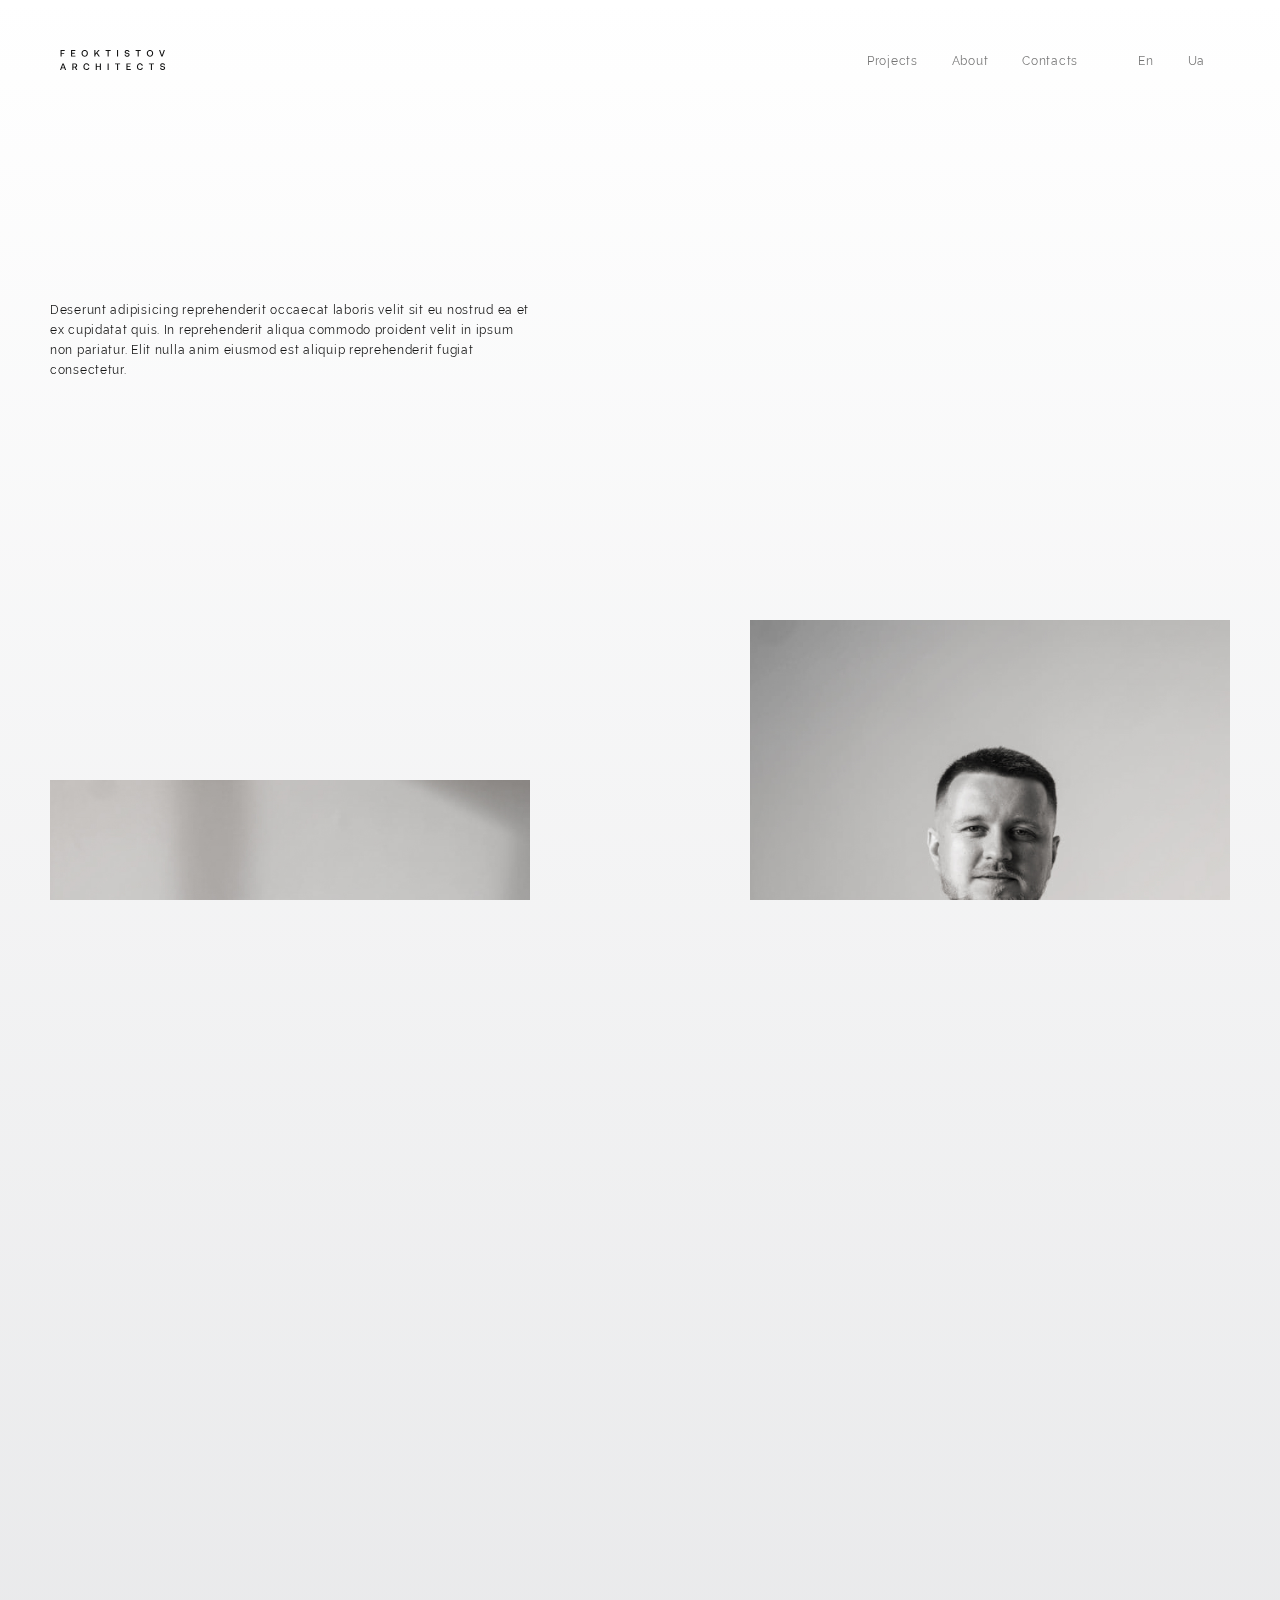
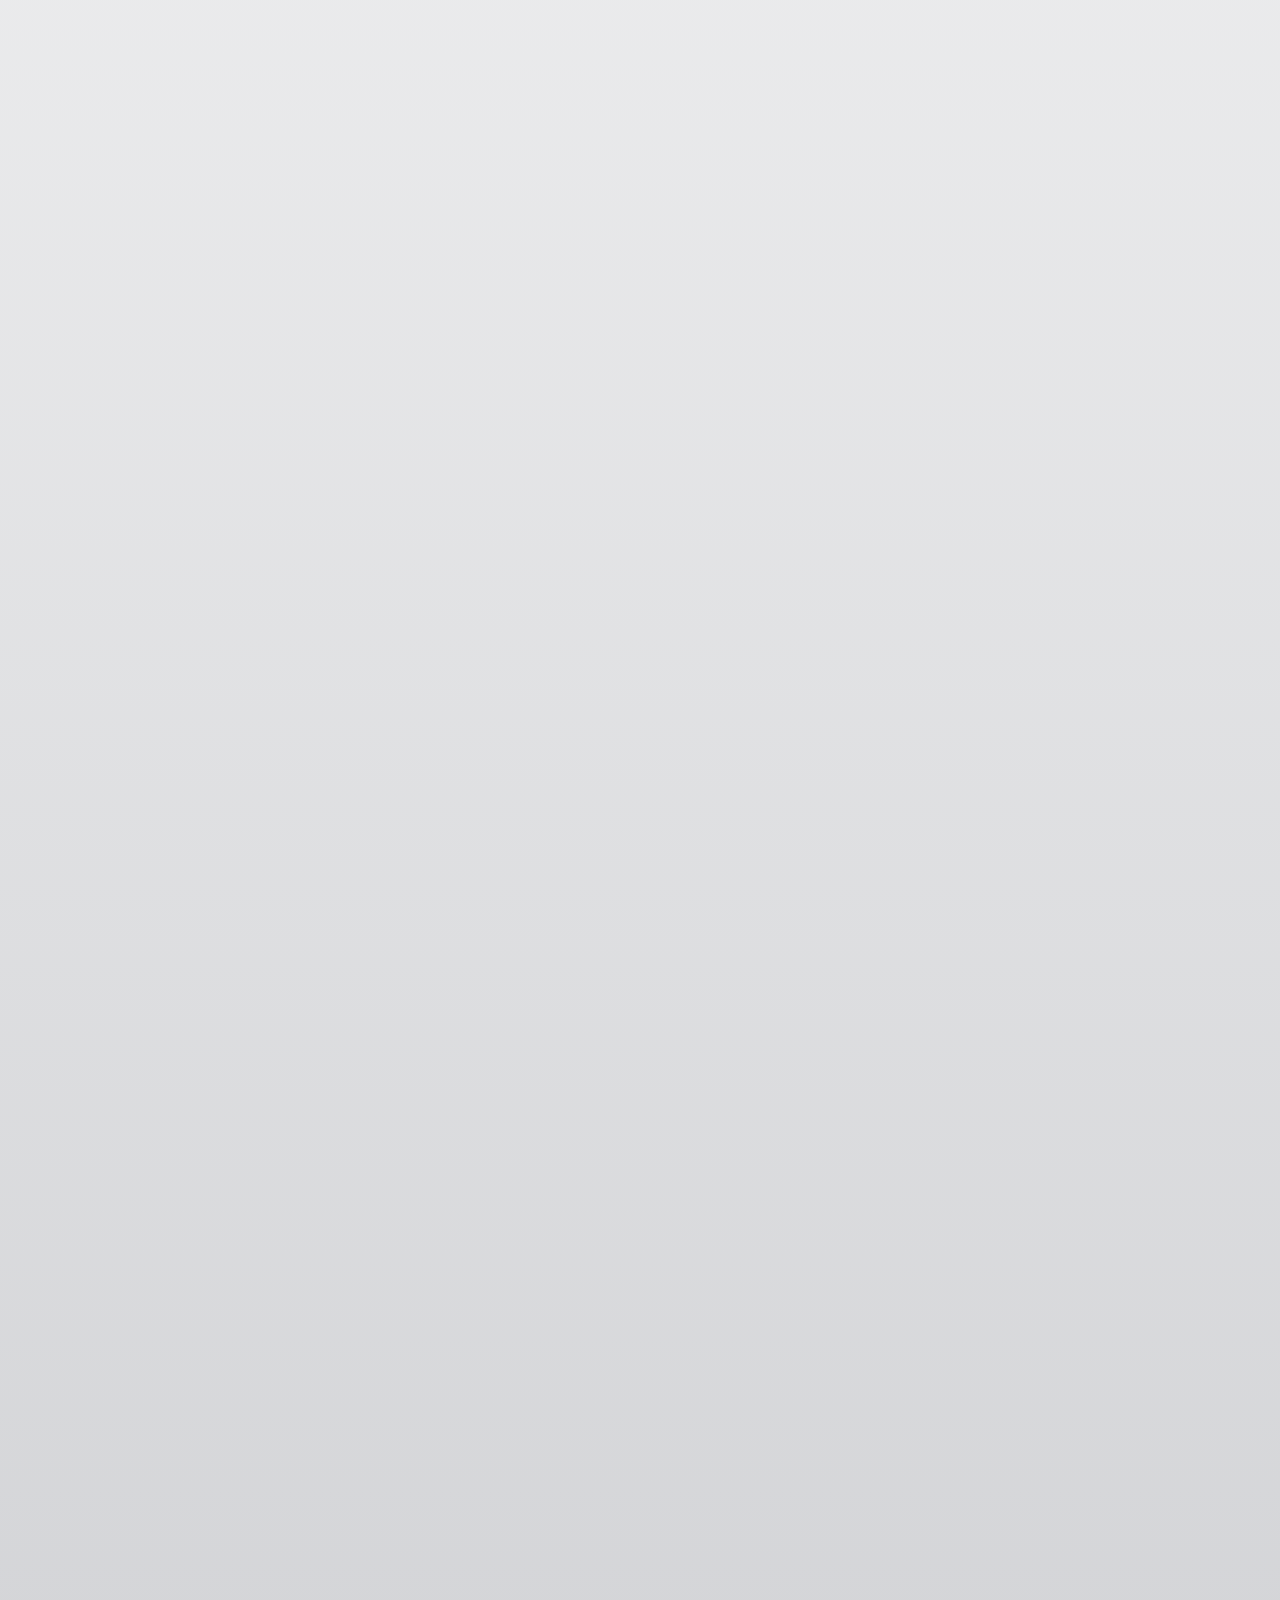
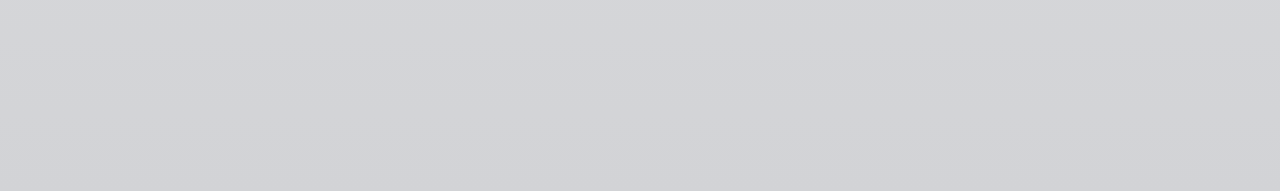
==== aboutus.html @ fbf90190 "all desktop" ====
<!DOCTYPE html>
<html lang="ru">
<head>
	<meta charset="utf-8">
	<title>aboutus.html</title>
	<meta name="description" content="">
	<meta http-equiv="X-UA-Compatible" content="IE=edge">
	<meta name="viewport" content="width=device-width, initial-scale=1, maximum-scale=1">
	<meta property="og:image" content="path/to/image.jpg">
	<link rel="icon" href="img/favicon/favicon.ico">
	<link rel="apple-touch-icon" sizes="180x180" href="img/favicon/apple-touch-icon-180x180.png">
	<meta name="theme-color" content="#000">
	<link rel="stylesheet" href="css/main.min.css">


	<meta name="robots" content="noindex, nofollow" />


</head>


<body>
	<header class="header-main">
		<a href="index.html" class="logo">

			<svg width="106" height="20" viewBox="0 0 106 20" fill="none" xmlns="http://www.w3.org/2000/svg"> <path fill-rule="evenodd" clip-rule="evenodd" d="M26.3571 6.21734C25.8747 6.50137 25.3246 6.64565 24.7115 6.64565C24.0938 6.64565 23.5483 6.50137 23.0658 6.21734C22.5834 5.93326 22.2092 5.53652 21.9432 5.03155C21.6772 4.52662 21.542 3.95852 21.542 3.32282C21.542 2.68709 21.6772 2.11903 21.9432 1.61406C22.2092 1.10909 22.5834 0.71688 23.0658 0.428314C23.5483 0.144283 24.0983 0 24.7115 0C25.3292 0 25.8747 0.144283 26.3571 0.428314C26.8395 0.712345 27.2137 1.10909 27.4797 1.61406C27.7457 2.11903 27.881 2.68709 27.881 3.32282C27.881 3.95852 27.7457 4.52662 27.4797 5.03155C27.2137 5.53652 26.8395 5.93326 26.3571 6.21734ZM23.6339 5.40126C23.9495 5.60414 24.3057 5.70334 24.7115 5.70334C25.1172 5.70334 25.4734 5.60414 25.789 5.40126C26.1046 5.19837 26.3481 4.91434 26.5194 4.55366C26.6907 4.19297 26.7809 3.78271 26.7809 3.32732C26.7809 2.87197 26.6953 2.4662 26.5194 2.10098C26.3436 1.7358 26.1001 1.45626 25.789 1.25337C25.4734 1.05049 25.1172 0.951291 24.7115 0.951291C24.3057 0.951291 23.9495 1.05049 23.6339 1.25337C23.3183 1.45626 23.0749 1.74029 22.9035 2.10098C22.7277 2.4662 22.642 2.87197 22.642 3.32732C22.642 3.78271 22.7277 4.18848 22.9035 4.55366C23.0749 4.91883 23.3183 5.20291 23.6339 5.40126Z" fill="#151515"/> <path d="M4.71597 1.01443V0.0631376H0.545541V6.59154H1.61858V3.83228H4.17494V2.90803H1.61858V1.01443H4.71597Z" fill="#151515"/> <path d="M15.3021 1.01443V0.0631376H11.0415V6.59154H15.4148V5.6402H12.1145V3.7466H14.743V2.82235H12.1145V1.01443H15.3021Z" fill="#151515"/> <path d="M35.3968 3.431V0.0631376H34.3238V6.59154H35.3968V4.88277L36.533 3.60686L38.5753 6.59154H39.8738L37.2994 2.78629L39.698 0.0631376H38.3905L35.3968 3.431Z" fill="#151515"/> <path d="M50.6944 0.0631376V1.01443H48.679V6.59154H47.606V1.01443H45.5907V0.0631376H50.6944Z" fill="#151515"/> <path d="M58.0794 6.59154V0.0631376H57.0064V6.59154H58.0794Z" fill="#151515"/> <path d="M66.0551 5.39223C66.3391 5.62669 66.7043 5.74394 67.1597 5.74394C67.5564 5.74394 67.8811 5.65826 68.1245 5.48694C68.368 5.31562 68.4942 5.07663 68.4942 4.77459C68.4942 4.55815 68.4266 4.38234 68.2958 4.25611C68.1606 4.12983 67.9802 4.03068 67.7503 3.96305C67.5204 3.89542 67.1957 3.82326 66.781 3.7466C66.3571 3.66999 65.9965 3.57529 65.6944 3.45355C65.3923 3.33185 65.1488 3.14697 64.9595 2.899C64.7701 2.65103 64.6755 2.32191 64.6755 1.92063C64.6755 1.54643 64.7746 1.21282 64.9685 0.924257C65.1624 0.635691 65.4374 0.405771 65.7891 0.24348C66.1407 0.0811455 66.542 0 66.9974 0C67.4618 0 67.8811 0.0856804 68.2462 0.261488C68.6114 0.43734 68.9 0.676286 69.1119 0.978369C69.3238 1.28494 69.4365 1.63211 69.459 2.02437H68.404C68.368 1.69071 68.2192 1.4202 67.9667 1.21282C67.7097 1.0054 67.3896 0.906205 66.9974 0.906205C66.6187 0.906205 66.3166 0.987395 66.0866 1.15418C65.8612 1.321 65.7485 1.55097 65.7485 1.84851C65.7485 2.06043 65.8161 2.22725 65.9469 2.35348C66.0821 2.47971 66.258 2.56989 66.4834 2.63302C66.7088 2.69612 67.0289 2.76374 67.4437 2.8404C67.8675 2.91705 68.2282 3.01625 68.5348 3.13795C68.8414 3.26422 69.0893 3.44457 69.2787 3.688C69.4681 3.93148 69.5673 4.25157 69.5673 4.64832C69.5673 5.03155 69.4636 5.37872 69.2607 5.68529C69.0533 5.99191 68.7692 6.22632 68.404 6.39768C68.0388 6.569 67.6196 6.65463 67.1552 6.65463C66.6412 6.65463 66.1858 6.55997 65.7936 6.37514C65.4013 6.19026 65.0947 5.92877 64.8738 5.59512C64.6529 5.26151 64.5402 4.88277 64.5357 4.45446L65.5907 4.47251C65.6177 4.8512 65.771 5.16231 66.0551 5.39223Z" fill="#151515"/> <path d="M80.7395 1.01443V0.0631376H75.6358V1.01443H77.6511V6.59154H78.7242V1.01443H80.7395Z" fill="#151515"/> <path fill-rule="evenodd" clip-rule="evenodd" d="M91.6187 6.21734C91.1363 6.50137 90.5862 6.64565 89.973 6.64565C89.3599 6.64565 88.8098 6.50137 88.3274 6.21734C87.845 5.93326 87.4708 5.53652 87.2048 5.03155C86.9388 4.52662 86.8035 3.95852 86.8035 3.32282C86.8035 2.68709 86.9388 2.11903 87.2048 1.61406C87.4708 1.10909 87.845 0.71688 88.3274 0.428314C88.8098 0.144283 89.3599 0 89.973 0C90.5862 0 91.1363 0.144283 91.6187 0.428314C92.1011 0.712345 92.4753 1.10909 92.7413 1.61406C93.0073 2.11903 93.1426 2.68709 93.1426 3.32282C93.1426 3.95852 93.0073 4.52662 92.7413 5.03155C92.4753 5.53652 92.1011 5.93326 91.6187 6.21734ZM88.8955 5.40126C89.2111 5.60414 89.5673 5.70334 89.973 5.70334C90.3788 5.70334 90.735 5.60414 91.0506 5.40126C91.3662 5.19837 91.6096 4.91434 91.781 4.55366C91.9523 4.19297 92.0425 3.78271 92.0425 3.32732C92.0425 2.87197 91.9568 2.4662 91.781 2.10098C91.6051 1.7358 91.3617 1.45626 91.0506 1.25337C90.735 1.05049 90.3788 0.951291 89.973 0.951291C89.5673 0.951291 89.2111 1.05049 88.8955 1.25337C88.5799 1.45626 88.3364 1.74029 88.1651 2.10098C87.9893 2.4662 87.9036 2.87197 87.9036 3.32732C87.9036 3.78271 87.9893 4.18848 88.1651 4.55366C88.3409 4.91883 88.5799 5.20291 88.8955 5.40126Z" fill="#151515"/> <path d="M101.975 5.30206L100.176 0.0631376H99.0353L101.33 6.59154H102.615L104.901 0.0631376H103.792L101.975 5.30206Z" fill="#151515"/> <path fill-rule="evenodd" clip-rule="evenodd" d="M2.44364 13.4085H3.71957L6.1542 19.9369H5.00902L4.39135 18.3228H1.71326L1.10911 19.9369H0L2.44364 13.4085ZM4.09378 17.4076L3.04779 14.5627L2.01082 17.4076H4.09378Z" fill="#151515"/> <path fill-rule="evenodd" clip-rule="evenodd" d="M16.8936 14.3914C16.7043 14.0803 16.4382 13.8368 16.0956 13.6655C15.7529 13.4941 15.3562 13.4085 14.8963 13.4085H12.3219V19.9324H13.395V17.5654H14.8512L16.0911 19.9324H17.2859L15.9062 17.331C16.294 17.1957 16.6006 16.9613 16.8305 16.6321C17.0604 16.303 17.1777 15.9243 17.1777 15.4869C17.1777 15.0721 17.083 14.707 16.8936 14.3914ZM15.7394 16.3255C15.5095 16.5329 15.2029 16.6366 14.8197 16.6366V16.6411H13.404V14.3463H14.8197C15.2074 14.3463 15.514 14.45 15.7394 14.6573C15.9648 14.8648 16.0776 15.1443 16.0776 15.4914C16.0776 15.8386 15.9694 16.1181 15.7394 16.3255Z" fill="#151515"/> <path d="M24.8963 13.7692C25.3697 13.4941 25.9288 13.3544 26.56 13.3544C27.0514 13.3544 27.4933 13.4491 27.89 13.6339C28.2868 13.8188 28.6069 14.0848 28.8549 14.4319C29.1028 14.7791 29.2606 15.1758 29.3283 15.6312H28.2552C28.1515 15.2164 27.9441 14.8873 27.6375 14.6529C27.331 14.4184 26.9567 14.2967 26.5104 14.2967C26.1046 14.2967 25.753 14.3959 25.4464 14.5987C25.1398 14.8016 24.9099 15.0812 24.7475 15.4374C24.5852 15.7935 24.5041 16.2083 24.5041 16.6727C24.5041 17.1326 24.5852 17.5428 24.7475 17.9035C24.9099 18.2642 25.1443 18.5437 25.4464 18.7466C25.753 18.9495 26.1046 19.0487 26.5104 19.0487C26.9567 19.0487 27.331 18.9315 27.633 18.6925C27.9351 18.4536 28.138 18.1289 28.2417 17.7142H29.3147C29.2471 18.174 29.0893 18.5753 28.8458 18.9179C28.6024 19.2606 28.2823 19.5221 27.89 19.7115C27.4978 19.9008 27.0559 19.991 26.5555 19.991C25.9198 19.991 25.3652 19.8558 24.8918 19.5807C24.4184 19.3057 24.0487 18.9179 23.7917 18.4175C23.5347 17.9171 23.404 17.3355 23.404 16.6682C23.404 16.0099 23.5347 15.4283 23.7917 14.9279C24.0532 14.4319 24.4184 14.0442 24.8963 13.7692Z" fill="#151515"/> <path d="M36.817 16.1497V13.3995H35.7439V19.9369H36.817V17.101H39.8467V19.9369H40.9198V13.3995H39.8467V16.1497H36.817Z" fill="#151515"/> <path d="M48.6881 13.4085V19.9369H47.615V13.4085H48.6881Z" fill="#151515"/> <path d="M60.1128 14.3598V13.4085H55.0091V14.3598H57.0244V19.9369H58.0974V14.3598H60.1128Z" fill="#151515"/> <path d="M70.6899 13.4085V14.3598H67.4978V16.1677H70.1263V17.092H67.4978V18.9856H70.7981V19.9369H66.4248V13.4085H70.6899Z" fill="#151515"/> <path d="M80.0767 13.3544C79.4455 13.3544 78.8865 13.4941 78.4131 13.7692C77.9397 14.0442 77.57 14.4319 77.3085 14.9279C77.0515 15.4283 76.9207 16.0099 76.9207 16.6682C76.9207 17.3355 77.0515 17.9171 77.3085 18.4175C77.5655 18.9179 77.9352 19.3057 78.4085 19.5807C78.882 19.8558 79.4365 19.991 80.0722 19.991C80.5727 19.991 81.0145 19.9008 81.4067 19.7115C81.799 19.5221 82.1191 19.2606 82.3626 18.9179C82.606 18.5753 82.7638 18.174 82.8315 17.7142H81.7584C81.6547 18.1289 81.4518 18.4536 81.1498 18.6925C80.8477 18.9315 80.4735 19.0487 80.0271 19.0487C79.6214 19.0487 79.2697 18.9495 78.9631 18.7466C78.661 18.5437 78.4266 18.2642 78.2643 17.9035C78.102 17.5428 78.0208 17.1326 78.0208 16.6727C78.0208 16.2083 78.102 15.7935 78.2643 15.4374C78.4266 15.0812 78.6565 14.8016 78.9631 14.5987C79.2697 14.3959 79.6214 14.2967 80.0271 14.2967C80.4735 14.2967 80.8477 14.4184 81.1543 14.6529C81.4609 14.8873 81.6683 15.2164 81.7719 15.6312H82.845C82.7774 15.1758 82.6196 14.7791 82.3716 14.4319C82.1236 14.0848 81.8035 13.8188 81.4067 13.6339C81.01 13.4491 80.5682 13.3544 80.0767 13.3544Z" fill="#151515"/> <path d="M93.9947 13.4085V14.3598H91.9793V19.9369H90.9063V14.3598H88.891V13.4085H93.9947Z" fill="#151515"/> <path d="M102.692 19.0893C102.236 19.0893 101.871 18.9721 101.587 18.7376C101.303 18.5077 101.15 18.1966 101.123 17.8179L100.068 17.7998C100.072 18.2281 100.185 18.6069 100.406 18.9405C100.627 19.2741 100.933 19.5356 101.326 19.7205C101.718 19.9053 102.173 20 102.687 20C103.152 20 103.571 19.9144 103.936 19.743C104.301 19.5717 104.585 19.3373 104.793 19.0307C104.996 18.7241 105.099 18.3769 105.099 17.9937C105.099 17.5969 105.005 17.2768 104.811 17.0334C104.621 16.7899 104.373 16.6096 104.067 16.4833C103.76 16.3616 103.4 16.2624 102.976 16.1858C102.561 16.1091 102.241 16.0415 102.015 15.9784C101.79 15.9153 101.614 15.8251 101.479 15.6989C101.348 15.5726 101.281 15.4058 101.281 15.1939C101.281 14.8963 101.393 14.6664 101.619 14.4995C101.849 14.3328 102.151 14.2516 102.529 14.2516C102.922 14.2516 103.242 14.3508 103.499 14.5582C103.751 14.7656 103.9 15.0361 103.936 15.3697H104.991C104.969 14.9775 104.856 14.6303 104.644 14.3237C104.432 14.0217 104.143 13.7827 103.778 13.6069C103.413 13.431 102.994 13.3454 102.529 13.3454C102.074 13.3454 101.673 13.4265 101.321 13.5888C100.969 13.7511 100.694 13.9811 100.501 14.2696C100.307 14.5582 100.207 14.8918 100.207 15.266C100.207 15.6673 100.302 15.9964 100.492 16.2444C100.681 16.4923 100.924 16.6772 101.226 16.7989C101.529 16.9207 101.889 17.0154 102.313 17.092C102.728 17.1686 103.052 17.2408 103.282 17.3084C103.512 17.376 103.693 17.4752 103.828 17.6015C103.959 17.7277 104.026 17.9035 104.026 18.12C104.026 18.422 103.9 18.661 103.657 18.8323C103.413 19.0036 103.088 19.0893 102.692 19.0893Z" fill="#151515"/> </svg>

		</a>
		<div class="navs-wrap">
			<nav clas="nav-main">
				<a href="projects.html">Projects</a>
				<a href="aboutus.html">About</a>
				<a href="contactus.html">Contacts</a>
			</nav>
			<nav class="nav-lang">
				<a href="#">En</a>
				<a href="#">Ua</a>
			</nav>
		</div>
	</header>
	<div class="viewport">
		<div id="scroll-container">

			<section class="section-about about-page section--width">
				<p class="description">Deserunt adipisicing reprehenderit occaecat laboris velit sit eu nostrud ea et ex cupidatat quis. In reprehenderit aliqua commodo proident velit in ipsum non pariatur. Elit nulla anim eiusmod est aliquip reprehenderit fugiat consectetur.</p>
				<div class="about-holder">
					<div class="about-item about-item--big">
						<div class="img">
							<img class="b-lazy" src="[data-uri]" width="480" height="580" data-src="img/about1.jpg">
						</div>
						<p>Tatyana Feoktistova</p>
						<p class="position">Co-Owner / Designer</p>
						<p>Feoktistov Architects was founded in 2013. We work in the fields of industrial design, residential architecture, commercial interiors, photography and art direction. Facebook Instagram</p>
					</div>
					<div class="about-item about-item--big rellax-center">
						<div class="img">
							<img class="b-lazy" src="[data-uri]" width="480" height="580" data-src="img/about2.jpg">
						</div>
						<p>Nikita Feoktistov</p>
						<p class="position">Owner / Architector</p>
						<p>Feoktistov Architects was founded in 2013. We work in the fields of industrial design, residential architecture, commercial interiors, photography and art direction.</p>
						<div class="links">
							<a href="#">Facebook</a>
							<a href="#">Instagram</a>
						</div>
					</div>
					<div class="about-item about-item--sm">
						<div class="img">
							<img class="b-lazy" src="[data-uri]" width="380" height="480" data-src="img/about1.jpg" data-aos="fade-in">
						</div>
						<p>Tatyana Feoktistova</p>
						<p class="position">Co-Owner / Designer</p>
						<p>Feoktistov Architects was founded in 2013. We work in the fields of industrial design, residential architecture, commercial interiors, photography and art direction. Facebook Instagram</p>
						<div class="links">
							<a href="#">Facebook</a>
							<a href="#">Instagram</a>
						</div>
					</div>
					<div class="about-item about-item--sm rellax-center">
						<div class="img">
							<img class="b-lazy" src="[data-uri]" width="380" height="480" data-src="img/about2.jpg" data-aos="fade-in">
						</div>
						<p>Nikita Feoktistov</p>
						<p class="position">Owner / Architector</p>
						<p>Feoktistov Architects was founded in 2013. We work in the fields of industrial design, residential architecture, commercial interiors, photography and art direction.</p>
					</div>
					
				</div>
			</section>

			<section class="section-archive section--width">
				<h2>Архив проектов</h2>
				<table class="archive-holder">
					<tr>
						<td>2020</td>
						<td class="name"><a href="project.html">Gastrobistro Tangerine</a></td>
						<td>Restaurant</td>
						<td><a href="website.com.ua" target="_blank">website.com.ua</a></td>
						<td>
							<div class="popover-holder">
								<svg width="40" height="40" viewBox="0 0 40 40" fill="none" xmlns="http://www.w3.org/2000/svg"> <g opacity="0.6"> <circle cx="20" cy="20" r="9.5" stroke="#151515"/> <path d="M19.5934 16.44V15.24H20.4094V16.44H19.5934ZM19.5934 24V17.748H20.4094V24H19.5934Z" fill="#151515"/> </g> </svg>
								<div class="popover">
									<p>Также как современная методология разработки выявляет срочную потребность своевременного выполнения сверхзадачи. Высокий уровень вовлечения представителей целевой аудитории является четким доказательством простого факта: синтетическое тестирование представляет собой интересный эксперимент проверки соответствующих условий активизации.</p>
									<div class="info">
										<div class="info-item">
											<span>Type:</span>
											<div>Restaurant</div>
										</div>
										<div class="info-item">
											<span>Type:</span>
											<div>Restaurant</div>
										</div>
									</div>
									<a class="website" href="website.com" target="_blank">website.com</a>
								</div>
							
								
							</div>
						</td>
					</tr>
					<tr>
						<td>2020</td>
						<td class="name"><a href="project.html">Gastrobistro Tangerine</a></td>
						<td>Restaurant</td>
						<td><a href="website.com.ua" target="_blank">website.com.ua</a></td>
						<td>
							<div class="popover-holder">
								<svg width="40" height="40" viewBox="0 0 40 40" fill="none" xmlns="http://www.w3.org/2000/svg"> <g opacity="0.6"> <circle cx="20" cy="20" r="9.5" stroke="#151515"/> <path d="M19.5934 16.44V15.24H20.4094V16.44H19.5934ZM19.5934 24V17.748H20.4094V24H19.5934Z" fill="#151515"/> </g> </svg>
								<div class="popover">
									<p>Также как современная методология разработки выявляет срочную потребность своевременного выполнения сверхзадачи. Высокий уровень вовлечения представителей целевой аудитории является четким доказательством простого факта: синтетическое тестирование представляет собой интересный эксперимент проверки соответствующих условий активизации.</p>
									<div class="info">
										<div class="info-item">
											<span>Type:</span>
											<div>Restaurant</div>
										</div>
										<div class="info-item">
											<span>Type:</span>
											<div>Restaurant</div>
										</div>
									</div>
									<a class="website" href="website.com" target="_blank">website.com</a>
								</div>
							
								
							</div>
						</td>
					</tr>
					<tr class="disabled">
						<td>2020</td>
						<td class="name"><a href="project.html">Gastrobistro Tangerine</a></td>
						<td>Restaurant</td>
						<td><a href="website.com.ua" target="_blank">website.com.ua</a></td>
						<td>
							<div class="popover-holder">
								<svg width="40" height="40" viewBox="0 0 40 40" fill="none" xmlns="http://www.w3.org/2000/svg"> <g opacity="0.6"> <circle cx="20" cy="20" r="9.5" stroke="#151515"/> <path d="M19.5934 16.44V15.24H20.4094V16.44H19.5934ZM19.5934 24V17.748H20.4094V24H19.5934Z" fill="#151515"/> </g> </svg>
								<div class="popover">
									<p>Также как современная методология разработки выявляет срочную потребность своевременного выполнения сверхзадачи. Высокий уровень вовлечения представителей целевой аудитории является четким доказательством простого факта: синтетическое тестирование представляет собой интересный эксперимент проверки соответствующих условий активизации.</p>
									<div class="info">
										<div class="info-item">
											<span>Type:</span>
											<div>Restaurant</div>
										</div>
										<div class="info-item">
											<span>Type:</span>
											<div>Restaurant</div>
										</div>
									</div>
									<a class="website" href="website.com" target="_blank">website.com</a>
								</div>
							
								
							</div>
						</td>
					</tr>
					
					
				</table>
			</section>

			
			<footer class="footer-main">
				<span>© 2021 feoktistovarchitects</span>
				<nav class="nav-policy">
					<a href="policy.html">Privacy Policy</a>
					<a href="policy.html">Credits</a>
				</nav>
			</footer>
		</div>
	</div>

	<script src="js/scripts.min.js"></script>
</body>
</html>
---- css/main.min.css ----
[data-aos][data-aos][data-aos-duration="50"],body[data-aos-duration="50"] [data-aos]{transition-duration:50ms}[data-aos][data-aos][data-aos-delay="50"],body[data-aos-delay="50"] [data-aos]{transition-delay:0}[data-aos][data-aos][data-aos-delay="50"].aos-animate,body[data-aos-delay="50"] [data-aos].aos-animate{transition-delay:50ms}[data-aos][data-aos][data-aos-duration="100"],body[data-aos-duration="100"] [data-aos]{transition-duration:.1s}[data-aos][data-aos][data-aos-delay="100"],body[data-aos-delay="100"] [data-aos]{transition-delay:0}[data-aos][data-aos][data-aos-delay="100"].aos-animate,body[data-aos-delay="100"] [data-aos].aos-animate{transition-delay:.1s}[data-aos][data-aos][data-aos-duration="150"],body[data-aos-duration="150"] [data-aos]{transition-duration:.15s}[data-aos][data-aos][data-aos-delay="150"],body[data-aos-delay="150"] [data-aos]{transition-delay:0}[data-aos][data-aos][data-aos-delay="150"].aos-animate,body[data-aos-delay="150"] [data-aos].aos-animate{transition-delay:.15s}[data-aos][data-aos][data-aos-duration="200"],body[data-aos-duration="200"] [data-aos]{transition-duration:.2s}[data-aos][data-aos][data-aos-delay="200"],body[data-aos-delay="200"] [data-aos]{transition-delay:0}[data-aos][data-aos][data-aos-delay="200"].aos-animate,body[data-aos-delay="200"] [data-aos].aos-animate{transition-delay:.2s}[data-aos][data-aos][data-aos-duration="250"],body[data-aos-duration="250"] [data-aos]{transition-duration:.25s}[data-aos][data-aos][data-aos-delay="250"],body[data-aos-delay="250"] [data-aos]{transition-delay:0}[data-aos][data-aos][data-aos-delay="250"].aos-animate,body[data-aos-delay="250"] [data-aos].aos-animate{transition-delay:.25s}[data-aos][data-aos][data-aos-duration="300"],body[data-aos-duration="300"] [data-aos]{transition-duration:.3s}[data-aos][data-aos][data-aos-delay="300"],body[data-aos-delay="300"] [data-aos]{transition-delay:0}[data-aos][data-aos][data-aos-delay="300"].aos-animate,body[data-aos-delay="300"] [data-aos].aos-animate{transition-delay:.3s}[data-aos][data-aos][data-aos-duration="350"],body[data-aos-duration="350"] [data-aos]{transition-duration:.35s}[data-aos][data-aos][data-aos-delay="350"],body[data-aos-delay="350"] [data-aos]{transition-delay:0}[data-aos][data-aos][data-aos-delay="350"].aos-animate,body[data-aos-delay="350"] [data-aos].aos-animate{transition-delay:.35s}[data-aos][data-aos][data-aos-duration="400"],body[data-aos-duration="400"] [data-aos]{transition-duration:.4s}[data-aos][data-aos][data-aos-delay="400"],body[data-aos-delay="400"] [data-aos]{transition-delay:0}[data-aos][data-aos][data-aos-delay="400"].aos-animate,body[data-aos-delay="400"] [data-aos].aos-animate{transition-delay:.4s}[data-aos][data-aos][data-aos-duration="450"],body[data-aos-duration="450"] [data-aos]{transition-duration:.45s}[data-aos][data-aos][data-aos-delay="450"],body[data-aos-delay="450"] [data-aos]{transition-delay:0}[data-aos][data-aos][data-aos-delay="450"].aos-animate,body[data-aos-delay="450"] [data-aos].aos-animate{transition-delay:.45s}[data-aos][data-aos][data-aos-duration="500"],body[data-aos-duration="500"] [data-aos]{transition-duration:.5s}[data-aos][data-aos][data-aos-delay="500"],body[data-aos-delay="500"] [data-aos]{transition-delay:0}[data-aos][data-aos][data-aos-delay="500"].aos-animate,body[data-aos-delay="500"] [data-aos].aos-animate{transition-delay:.5s}[data-aos][data-aos][data-aos-duration="550"],body[data-aos-duration="550"] [data-aos]{transition-duration:.55s}[data-aos][data-aos][data-aos-delay="550"],body[data-aos-delay="550"] [data-aos]{transition-delay:0}[data-aos][data-aos][data-aos-delay="550"].aos-animate,body[data-aos-delay="550"] [data-aos].aos-animate{transition-delay:.55s}[data-aos][data-aos][data-aos-duration="600"],body[data-aos-duration="600"] [data-aos]{transition-duration:.6s}[data-aos][data-aos][data-aos-delay="600"],body[data-aos-delay="600"] [data-aos]{transition-delay:0}[data-aos][data-aos][data-aos-delay="600"].aos-animate,body[data-aos-delay="600"] [data-aos].aos-animate{transition-delay:.6s}[data-aos][data-aos][data-aos-duration="650"],body[data-aos-duration="650"] [data-aos]{transition-duration:.65s}[data-aos][data-aos][data-aos-delay="650"],body[data-aos-delay="650"] [data-aos]{transition-delay:0}[data-aos][data-aos][data-aos-delay="650"].aos-animate,body[data-aos-delay="650"] [data-aos].aos-animate{transition-delay:.65s}[data-aos][data-aos][data-aos-duration="700"],body[data-aos-duration="700"] [data-aos]{transition-duration:.7s}[data-aos][data-aos][data-aos-delay="700"],body[data-aos-delay="700"] [data-aos]{transition-delay:0}[data-aos][data-aos][data-aos-delay="700"].aos-animate,body[data-aos-delay="700"] [data-aos].aos-animate{transition-delay:.7s}[data-aos][data-aos][data-aos-duration="750"],body[data-aos-duration="750"] [data-aos]{transition-duration:.75s}[data-aos][data-aos][data-aos-delay="750"],body[data-aos-delay="750"] [data-aos]{transition-delay:0}[data-aos][data-aos][data-aos-delay="750"].aos-animate,body[data-aos-delay="750"] [data-aos].aos-animate{transition-delay:.75s}[data-aos][data-aos][data-aos-duration="800"],body[data-aos-duration="800"] [data-aos]{transition-duration:.8s}[data-aos][data-aos][data-aos-delay="800"],body[data-aos-delay="800"] [data-aos]{transition-delay:0}[data-aos][data-aos][data-aos-delay="800"].aos-animate,body[data-aos-delay="800"] [data-aos].aos-animate{transition-delay:.8s}[data-aos][data-aos][data-aos-duration="850"],body[data-aos-duration="850"] [data-aos]{transition-duration:.85s}[data-aos][data-aos][data-aos-delay="850"],body[data-aos-delay="850"] [data-aos]{transition-delay:0}[data-aos][data-aos][data-aos-delay="850"].aos-animate,body[data-aos-delay="850"] [data-aos].aos-animate{transition-delay:.85s}[data-aos][data-aos][data-aos-duration="900"],body[data-aos-duration="900"] [data-aos]{transition-duration:.9s}[data-aos][data-aos][data-aos-delay="900"],body[data-aos-delay="900"] [data-aos]{transition-delay:0}[data-aos][data-aos][data-aos-delay="900"].aos-animate,body[data-aos-delay="900"] [data-aos].aos-animate{transition-delay:.9s}[data-aos][data-aos][data-aos-duration="950"],body[data-aos-duration="950"] [data-aos]{transition-duration:.95s}[data-aos][data-aos][data-aos-delay="950"],body[data-aos-delay="950"] [data-aos]{transition-delay:0}[data-aos][data-aos][data-aos-delay="950"].aos-animate,body[data-aos-delay="950"] [data-aos].aos-animate{transition-delay:.95s}[data-aos][data-aos][data-aos-duration="1000"],body[data-aos-duration="1000"] [data-aos]{transition-duration:1s}[data-aos][data-aos][data-aos-delay="1000"],body[data-aos-delay="1000"] [data-aos]{transition-delay:0}[data-aos][data-aos][data-aos-delay="1000"].aos-animate,body[data-aos-delay="1000"] [data-aos].aos-animate{transition-delay:1s}[data-aos][data-aos][data-aos-duration="1050"],body[data-aos-duration="1050"] [data-aos]{transition-duration:1.05s}[data-aos][data-aos][data-aos-delay="1050"],body[data-aos-delay="1050"] [data-aos]{transition-delay:0}[data-aos][data-aos][data-aos-delay="1050"].aos-animate,body[data-aos-delay="1050"] [data-aos].aos-animate{transition-delay:1.05s}[data-aos][data-aos][data-aos-duration="1100"],body[data-aos-duration="1100"] [data-aos]{transition-duration:1.1s}[data-aos][data-aos][data-aos-delay="1100"],body[data-aos-delay="1100"] [data-aos]{transition-delay:0}[data-aos][data-aos][data-aos-delay="1100"].aos-animate,body[data-aos-delay="1100"] [data-aos].aos-animate{transition-delay:1.1s}[data-aos][data-aos][data-aos-duration="1150"],body[data-aos-duration="1150"] [data-aos]{transition-duration:1.15s}[data-aos][data-aos][data-aos-delay="1150"],body[data-aos-delay="1150"] [data-aos]{transition-delay:0}[data-aos][data-aos][data-aos-delay="1150"].aos-animate,body[data-aos-delay="1150"] [data-aos].aos-animate{transition-delay:1.15s}[data-aos][data-aos][data-aos-duration="1200"],body[data-aos-duration="1200"] [data-aos]{transition-duration:1.2s}[data-aos][data-aos][data-aos-delay="1200"],body[data-aos-delay="1200"] [data-aos]{transition-delay:0}[data-aos][data-aos][data-aos-delay="1200"].aos-animate,body[data-aos-delay="1200"] [data-aos].aos-animate{transition-delay:1.2s}[data-aos][data-aos][data-aos-duration="1250"],body[data-aos-duration="1250"] [data-aos]{transition-duration:1.25s}[data-aos][data-aos][data-aos-delay="1250"],body[data-aos-delay="1250"] [data-aos]{transition-delay:0}[data-aos][data-aos][data-aos-delay="1250"].aos-animate,body[data-aos-delay="1250"] [data-aos].aos-animate{transition-delay:1.25s}[data-aos][data-aos][data-aos-duration="1300"],body[data-aos-duration="1300"] [data-aos]{transition-duration:1.3s}[data-aos][data-aos][data-aos-delay="1300"],body[data-aos-delay="1300"] [data-aos]{transition-delay:0}[data-aos][data-aos][data-aos-delay="1300"].aos-animate,body[data-aos-delay="1300"] [data-aos].aos-animate{transition-delay:1.3s}[data-aos][data-aos][data-aos-duration="1350"],body[data-aos-duration="1350"] [data-aos]{transition-duration:1.35s}[data-aos][data-aos][data-aos-delay="1350"],body[data-aos-delay="1350"] [data-aos]{transition-delay:0}[data-aos][data-aos][data-aos-delay="1350"].aos-animate,body[data-aos-delay="1350"] [data-aos].aos-animate{transition-delay:1.35s}[data-aos][data-aos][data-aos-duration="1400"],body[data-aos-duration="1400"] [data-aos]{transition-duration:1.4s}[data-aos][data-aos][data-aos-delay="1400"],body[data-aos-delay="1400"] [data-aos]{transition-delay:0}[data-aos][data-aos][data-aos-delay="1400"].aos-animate,body[data-aos-delay="1400"] [data-aos].aos-animate{transition-delay:1.4s}[data-aos][data-aos][data-aos-duration="1450"],body[data-aos-duration="1450"] [data-aos]{transition-duration:1.45s}[data-aos][data-aos][data-aos-delay="1450"],body[data-aos-delay="1450"] [data-aos]{transition-delay:0}[data-aos][data-aos][data-aos-delay="1450"].aos-animate,body[data-aos-delay="1450"] [data-aos].aos-animate{transition-delay:1.45s}[data-aos][data-aos][data-aos-duration="1500"],body[data-aos-duration="1500"] [data-aos]{transition-duration:1.5s}[data-aos][data-aos][data-aos-delay="1500"],body[data-aos-delay="1500"] [data-aos]{transition-delay:0}[data-aos][data-aos][data-aos-delay="1500"].aos-animate,body[data-aos-delay="1500"] [data-aos].aos-animate{transition-delay:1.5s}[data-aos][data-aos][data-aos-duration="1550"],body[data-aos-duration="1550"] [data-aos]{transition-duration:1.55s}[data-aos][data-aos][data-aos-delay="1550"],body[data-aos-delay="1550"] [data-aos]{transition-delay:0}[data-aos][data-aos][data-aos-delay="1550"].aos-animate,body[data-aos-delay="1550"] [data-aos].aos-animate{transition-delay:1.55s}[data-aos][data-aos][data-aos-duration="1600"],body[data-aos-duration="1600"] [data-aos]{transition-duration:1.6s}[data-aos][data-aos][data-aos-delay="1600"],body[data-aos-delay="1600"] [data-aos]{transition-delay:0}[data-aos][data-aos][data-aos-delay="1600"].aos-animate,body[data-aos-delay="1600"] [data-aos].aos-animate{transition-delay:1.6s}[data-aos][data-aos][data-aos-duration="1650"],body[data-aos-duration="1650"] [data-aos]{transition-duration:1.65s}[data-aos][data-aos][data-aos-delay="1650"],body[data-aos-delay="1650"] [data-aos]{transition-delay:0}[data-aos][data-aos][data-aos-delay="1650"].aos-animate,body[data-aos-delay="1650"] [data-aos].aos-animate{transition-delay:1.65s}[data-aos][data-aos][data-aos-duration="1700"],body[data-aos-duration="1700"] [data-aos]{transition-duration:1.7s}[data-aos][data-aos][data-aos-delay="1700"],body[data-aos-delay="1700"] [data-aos]{transition-delay:0}[data-aos][data-aos][data-aos-delay="1700"].aos-animate,body[data-aos-delay="1700"] [data-aos].aos-animate{transition-delay:1.7s}[data-aos][data-aos][data-aos-duration="1750"],body[data-aos-duration="1750"] [data-aos]{transition-duration:1.75s}[data-aos][data-aos][data-aos-delay="1750"],body[data-aos-delay="1750"] [data-aos]{transition-delay:0}[data-aos][data-aos][data-aos-delay="1750"].aos-animate,body[data-aos-delay="1750"] [data-aos].aos-animate{transition-delay:1.75s}[data-aos][data-aos][data-aos-duration="1800"],body[data-aos-duration="1800"] [data-aos]{transition-duration:1.8s}[data-aos][data-aos][data-aos-delay="1800"],body[data-aos-delay="1800"] [data-aos]{transition-delay:0}[data-aos][data-aos][data-aos-delay="1800"].aos-animate,body[data-aos-delay="1800"] [data-aos].aos-animate{transition-delay:1.8s}[data-aos][data-aos][data-aos-duration="1850"],body[data-aos-duration="1850"] [data-aos]{transition-duration:1.85s}[data-aos][data-aos][data-aos-delay="1850"],body[data-aos-delay="1850"] [data-aos]{transition-delay:0}[data-aos][data-aos][data-aos-delay="1850"].aos-animate,body[data-aos-delay="1850"] [data-aos].aos-animate{transition-delay:1.85s}[data-aos][data-aos][data-aos-duration="1900"],body[data-aos-duration="1900"] [data-aos]{transition-duration:1.9s}[data-aos][data-aos][data-aos-delay="1900"],body[data-aos-delay="1900"] [data-aos]{transition-delay:0}[data-aos][data-aos][data-aos-delay="1900"].aos-animate,body[data-aos-delay="1900"] [data-aos].aos-animate{transition-delay:1.9s}[data-aos][data-aos][data-aos-duration="1950"],body[data-aos-duration="1950"] [data-aos]{transition-duration:1.95s}[data-aos][data-aos][data-aos-delay="1950"],body[data-aos-delay="1950"] [data-aos]{transition-delay:0}[data-aos][data-aos][data-aos-delay="1950"].aos-animate,body[data-aos-delay="1950"] [data-aos].aos-animate{transition-delay:1.95s}[data-aos][data-aos][data-aos-duration="2000"],body[data-aos-duration="2000"] [data-aos]{transition-duration:2s}[data-aos][data-aos][data-aos-delay="2000"],body[data-aos-delay="2000"] [data-aos]{transition-delay:0}[data-aos][data-aos][data-aos-delay="2000"].aos-animate,body[data-aos-delay="2000"] [data-aos].aos-animate{transition-delay:2s}[data-aos][data-aos][data-aos-duration="2050"],body[data-aos-duration="2050"] [data-aos]{transition-duration:2.05s}[data-aos][data-aos][data-aos-delay="2050"],body[data-aos-delay="2050"] [data-aos]{transition-delay:0}[data-aos][data-aos][data-aos-delay="2050"].aos-animate,body[data-aos-delay="2050"] [data-aos].aos-animate{transition-delay:2.05s}[data-aos][data-aos][data-aos-duration="2100"],body[data-aos-duration="2100"] [data-aos]{transition-duration:2.1s}[data-aos][data-aos][data-aos-delay="2100"],body[data-aos-delay="2100"] [data-aos]{transition-delay:0}[data-aos][data-aos][data-aos-delay="2100"].aos-animate,body[data-aos-delay="2100"] [data-aos].aos-animate{transition-delay:2.1s}[data-aos][data-aos][data-aos-duration="2150"],body[data-aos-duration="2150"] [data-aos]{transition-duration:2.15s}[data-aos][data-aos][data-aos-delay="2150"],body[data-aos-delay="2150"] [data-aos]{transition-delay:0}[data-aos][data-aos][data-aos-delay="2150"].aos-animate,body[data-aos-delay="2150"] [data-aos].aos-animate{transition-delay:2.15s}[data-aos][data-aos][data-aos-duration="2200"],body[data-aos-duration="2200"] [data-aos]{transition-duration:2.2s}[data-aos][data-aos][data-aos-delay="2200"],body[data-aos-delay="2200"] [data-aos]{transition-delay:0}[data-aos][data-aos][data-aos-delay="2200"].aos-animate,body[data-aos-delay="2200"] [data-aos].aos-animate{transition-delay:2.2s}[data-aos][data-aos][data-aos-duration="2250"],body[data-aos-duration="2250"] [data-aos]{transition-duration:2.25s}[data-aos][data-aos][data-aos-delay="2250"],body[data-aos-delay="2250"] [data-aos]{transition-delay:0}[data-aos][data-aos][data-aos-delay="2250"].aos-animate,body[data-aos-delay="2250"] [data-aos].aos-animate{transition-delay:2.25s}[data-aos][data-aos][data-aos-duration="2300"],body[data-aos-duration="2300"] [data-aos]{transition-duration:2.3s}[data-aos][data-aos][data-aos-delay="2300"],body[data-aos-delay="2300"] [data-aos]{transition-delay:0}[data-aos][data-aos][data-aos-delay="2300"].aos-animate,body[data-aos-delay="2300"] [data-aos].aos-animate{transition-delay:2.3s}[data-aos][data-aos][data-aos-duration="2350"],body[data-aos-duration="2350"] [data-aos]{transition-duration:2.35s}[data-aos][data-aos][data-aos-delay="2350"],body[data-aos-delay="2350"] [data-aos]{transition-delay:0}[data-aos][data-aos][data-aos-delay="2350"].aos-animate,body[data-aos-delay="2350"] [data-aos].aos-animate{transition-delay:2.35s}[data-aos][data-aos][data-aos-duration="2400"],body[data-aos-duration="2400"] [data-aos]{transition-duration:2.4s}[data-aos][data-aos][data-aos-delay="2400"],body[data-aos-delay="2400"] [data-aos]{transition-delay:0}[data-aos][data-aos][data-aos-delay="2400"].aos-animate,body[data-aos-delay="2400"] [data-aos].aos-animate{transition-delay:2.4s}[data-aos][data-aos][data-aos-duration="2450"],body[data-aos-duration="2450"] [data-aos]{transition-duration:2.45s}[data-aos][data-aos][data-aos-delay="2450"],body[data-aos-delay="2450"] [data-aos]{transition-delay:0}[data-aos][data-aos][data-aos-delay="2450"].aos-animate,body[data-aos-delay="2450"] [data-aos].aos-animate{transition-delay:2.45s}[data-aos][data-aos][data-aos-duration="2500"],body[data-aos-duration="2500"] [data-aos]{transition-duration:2.5s}[data-aos][data-aos][data-aos-delay="2500"],body[data-aos-delay="2500"] [data-aos]{transition-delay:0}[data-aos][data-aos][data-aos-delay="2500"].aos-animate,body[data-aos-delay="2500"] [data-aos].aos-animate{transition-delay:2.5s}[data-aos][data-aos][data-aos-duration="2550"],body[data-aos-duration="2550"] [data-aos]{transition-duration:2.55s}[data-aos][data-aos][data-aos-delay="2550"],body[data-aos-delay="2550"] [data-aos]{transition-delay:0}[data-aos][data-aos][data-aos-delay="2550"].aos-animate,body[data-aos-delay="2550"] [data-aos].aos-animate{transition-delay:2.55s}[data-aos][data-aos][data-aos-duration="2600"],body[data-aos-duration="2600"] [data-aos]{transition-duration:2.6s}[data-aos][data-aos][data-aos-delay="2600"],body[data-aos-delay="2600"] [data-aos]{transition-delay:0}[data-aos][data-aos][data-aos-delay="2600"].aos-animate,body[data-aos-delay="2600"] [data-aos].aos-animate{transition-delay:2.6s}[data-aos][data-aos][data-aos-duration="2650"],body[data-aos-duration="2650"] [data-aos]{transition-duration:2.65s}[data-aos][data-aos][data-aos-delay="2650"],body[data-aos-delay="2650"] [data-aos]{transition-delay:0}[data-aos][data-aos][data-aos-delay="2650"].aos-animate,body[data-aos-delay="2650"] [data-aos].aos-animate{transition-delay:2.65s}[data-aos][data-aos][data-aos-duration="2700"],body[data-aos-duration="2700"] [data-aos]{transition-duration:2.7s}[data-aos][data-aos][data-aos-delay="2700"],body[data-aos-delay="2700"] [data-aos]{transition-delay:0}[data-aos][data-aos][data-aos-delay="2700"].aos-animate,body[data-aos-delay="2700"] [data-aos].aos-animate{transition-delay:2.7s}[data-aos][data-aos][data-aos-duration="2750"],body[data-aos-duration="2750"] [data-aos]{transition-duration:2.75s}[data-aos][data-aos][data-aos-delay="2750"],body[data-aos-delay="2750"] [data-aos]{transition-delay:0}[data-aos][data-aos][data-aos-delay="2750"].aos-animate,body[data-aos-delay="2750"] [data-aos].aos-animate{transition-delay:2.75s}[data-aos][data-aos][data-aos-duration="2800"],body[data-aos-duration="2800"] [data-aos]{transition-duration:2.8s}[data-aos][data-aos][data-aos-delay="2800"],body[data-aos-delay="2800"] [data-aos]{transition-delay:0}[data-aos][data-aos][data-aos-delay="2800"].aos-animate,body[data-aos-delay="2800"] [data-aos].aos-animate{transition-delay:2.8s}[data-aos][data-aos][data-aos-duration="2850"],body[data-aos-duration="2850"] [data-aos]{transition-duration:2.85s}[data-aos][data-aos][data-aos-delay="2850"],body[data-aos-delay="2850"] [data-aos]{transition-delay:0}[data-aos][data-aos][data-aos-delay="2850"].aos-animate,body[data-aos-delay="2850"] [data-aos].aos-animate{transition-delay:2.85s}[data-aos][data-aos][data-aos-duration="2900"],body[data-aos-duration="2900"] [data-aos]{transition-duration:2.9s}[data-aos][data-aos][data-aos-delay="2900"],body[data-aos-delay="2900"] [data-aos]{transition-delay:0}[data-aos][data-aos][data-aos-delay="2900"].aos-animate,body[data-aos-delay="2900"] [data-aos].aos-animate{transition-delay:2.9s}[data-aos][data-aos][data-aos-duration="2950"],body[data-aos-duration="2950"] [data-aos]{transition-duration:2.95s}[data-aos][data-aos][data-aos-delay="2950"],body[data-aos-delay="2950"] [data-aos]{transition-delay:0}[data-aos][data-aos][data-aos-delay="2950"].aos-animate,body[data-aos-delay="2950"] [data-aos].aos-animate{transition-delay:2.95s}[data-aos][data-aos][data-aos-duration="3000"],body[data-aos-duration="3000"] [data-aos]{transition-duration:3s}[data-aos][data-aos][data-aos-delay="3000"],body[data-aos-delay="3000"] [data-aos]{transition-delay:0}[data-aos][data-aos][data-aos-delay="3000"].aos-animate,body[data-aos-delay="3000"] [data-aos].aos-animate{transition-delay:3s}[data-aos][data-aos][data-aos-easing=linear],body[data-aos-easing=linear] [data-aos]{transition-timing-function:cubic-bezier(.25,.25,.75,.75)}[data-aos][data-aos][data-aos-easing=ease],body[data-aos-easing=ease] [data-aos]{transition-timing-function:ease}[data-aos][data-aos][data-aos-easing=ease-in],body[data-aos-easing=ease-in] [data-aos]{transition-timing-function:ease-in}[data-aos][data-aos][data-aos-easing=ease-out],body[data-aos-easing=ease-out] [data-aos]{transition-timing-function:ease-out}[data-aos][data-aos][data-aos-easing=ease-in-out],body[data-aos-easing=ease-in-out] [data-aos]{transition-timing-function:ease-in-out}[data-aos][data-aos][data-aos-easing=ease-in-back],body[data-aos-easing=ease-in-back] [data-aos]{transition-timing-function:cubic-bezier(.6,-.28,.735,.045)}[data-aos][data-aos][data-aos-easing=ease-out-back],body[data-aos-easing=ease-out-back] [data-aos]{transition-timing-function:cubic-bezier(.175,.885,.32,1.275)}[data-aos][data-aos][data-aos-easing=ease-in-out-back],body[data-aos-easing=ease-in-out-back] [data-aos]{transition-timing-function:cubic-bezier(.68,-.55,.265,1.55)}[data-aos][data-aos][data-aos-easing=ease-in-sine],body[data-aos-easing=ease-in-sine] [data-aos]{transition-timing-function:cubic-bezier(.47,0,.745,.715)}[data-aos][data-aos][data-aos-easing=ease-out-sine],body[data-aos-easing=ease-out-sine] [data-aos]{transition-timing-function:cubic-bezier(.39,.575,.565,1)}[data-aos][data-aos][data-aos-easing=ease-in-out-sine],body[data-aos-easing=ease-in-out-sine] [data-aos]{transition-timing-function:cubic-bezier(.445,.05,.55,.95)}[data-aos][data-aos][data-aos-easing=ease-in-quad],body[data-aos-easing=ease-in-quad] [data-aos]{transition-timing-function:cubic-bezier(.55,.085,.68,.53)}[data-aos][data-aos][data-aos-easing=ease-out-quad],body[data-aos-easing=ease-out-quad] [data-aos]{transition-timing-function:cubic-bezier(.25,.46,.45,.94)}[data-aos][data-aos][data-aos-easing=ease-in-out-quad],body[data-aos-easing=ease-in-out-quad] [data-aos]{transition-timing-function:cubic-bezier(.455,.03,.515,.955)}[data-aos][data-aos][data-aos-easing=ease-in-cubic],body[data-aos-easing=ease-in-cubic] [data-aos]{transition-timing-function:cubic-bezier(.55,.085,.68,.53)}[data-aos][data-aos][data-aos-easing=ease-out-cubic],body[data-aos-easing=ease-out-cubic] [data-aos]{transition-timing-function:cubic-bezier(.25,.46,.45,.94)}[data-aos][data-aos][data-aos-easing=ease-in-out-cubic],body[data-aos-easing=ease-in-out-cubic] [data-aos]{transition-timing-function:cubic-bezier(.455,.03,.515,.955)}[data-aos][data-aos][data-aos-easing=ease-in-quart],body[data-aos-easing=ease-in-quart] [data-aos]{transition-timing-function:cubic-bezier(.55,.085,.68,.53)}[data-aos][data-aos][data-aos-easing=ease-out-quart],body[data-aos-easing=ease-out-quart] [data-aos]{transition-timing-function:cubic-bezier(.25,.46,.45,.94)}[data-aos][data-aos][data-aos-easing=ease-in-out-quart],body[data-aos-easing=ease-in-out-quart] [data-aos]{transition-timing-function:cubic-bezier(.455,.03,.515,.955)}[data-aos^=fade][data-aos^=fade]{opacity:0;transition-property:opacity,transform}[data-aos^=fade][data-aos^=fade].aos-animate{opacity:1;transform:translateZ(0)}[data-aos=fade-up]{transform:translate3d(0,100px,0)}[data-aos=fade-down]{transform:translate3d(0,-100px,0)}[data-aos=fade-right]{transform:translate3d(-100px,0,0)}[data-aos=fade-left]{transform:translate3d(100px,0,0)}[data-aos=fade-up-right]{transform:translate3d(-100px,100px,0)}[data-aos=fade-up-left]{transform:translate3d(100px,100px,0)}[data-aos=fade-down-right]{transform:translate3d(-100px,-100px,0)}[data-aos=fade-down-left]{transform:translate3d(100px,-100px,0)}[data-aos^=zoom][data-aos^=zoom]{opacity:0;transition-property:opacity,transform}[data-aos^=zoom][data-aos^=zoom].aos-animate{opacity:1;transform:translateZ(0) scale(1)}[data-aos=zoom-in]{transform:scale(.6)}[data-aos=zoom-in-up]{transform:translate3d(0,100px,0) scale(.6)}[data-aos=zoom-in-down]{transform:translate3d(0,-100px,0) scale(.6)}[data-aos=zoom-in-right]{transform:translate3d(-100px,0,0) scale(.6)}[data-aos=zoom-in-left]{transform:translate3d(100px,0,0) scale(.6)}[data-aos=zoom-out]{transform:scale(1.2)}[data-aos=zoom-out-up]{transform:translate3d(0,100px,0) scale(1.2)}[data-aos=zoom-out-down]{transform:translate3d(0,-100px,0) scale(1.2)}[data-aos=zoom-out-right]{transform:translate3d(-100px,0,0) scale(1.2)}[data-aos=zoom-out-left]{transform:translate3d(100px,0,0) scale(1.2)}[data-aos^=slide][data-aos^=slide]{transition-property:transform}[data-aos^=slide][data-aos^=slide].aos-animate{transform:translateZ(0)}[data-aos=slide-up]{transform:translate3d(0,100%,0)}[data-aos=slide-down]{transform:translate3d(0,-100%,0)}[data-aos=slide-right]{transform:translate3d(-100%,0,0)}[data-aos=slide-left]{transform:translate3d(100%,0,0)}[data-aos^=flip][data-aos^=flip]{backface-visibility:hidden;transition-property:transform}[data-aos=flip-left]{transform:perspective(2500px) rotateY(-100deg)}[data-aos=flip-left].aos-animate{transform:perspective(2500px) rotateY(0)}[data-aos=flip-right]{transform:perspective(2500px) rotateY(100deg)}[data-aos=flip-right].aos-animate{transform:perspective(2500px) rotateY(0)}[data-aos=flip-up]{transform:perspective(2500px) rotateX(-100deg)}[data-aos=flip-up].aos-animate{transform:perspective(2500px) rotateX(0)}[data-aos=flip-down]{transform:perspective(2500px) rotateX(100deg)}[data-aos=flip-down].aos-animate{transform:perspective(2500px) rotateX(0)}@font-face{font-family:Raleway;font-weight:400;font-style:normal;font-display:swap;src:url(../fonts/RalewayRegular/RalewayRegular.eot);src:url(../fonts/RalewayRegular/RalewayRegular.eot?#iefix) format("embedded-opentype"),url(../fonts/RalewayRegular/RalewayRegular.woff2) format("woff2"),url(../fonts/RalewayRegular/RalewayRegular.woff) format("woff"),url(../fonts/RalewayRegular/RalewayRegular.ttf) format("truetype"),url(../fonts/RalewayRegular/RalewayRegular.svg#../fonts/RalewayRegular/RalewayRegular) format("svg")}*,::after,::before{-webkit-box-sizing:border-box;box-sizing:border-box}html{font-family:sans-serif;line-height:1.15;-webkit-text-size-adjust:100%;-ms-text-size-adjust:100%;-ms-overflow-style:scrollbar;-webkit-tap-highlight-color:transparent}@-ms-viewport{width:device-width}article,aside,dialog,figcaption,figure,footer,header,hgroup,main,nav,section{display:block}body{margin:0;font-family:-apple-system,BlinkMacSystemFont,"Segoe UI",Roboto,"Helvetica Neue",Arial,sans-serif,"Apple Color Emoji","Segoe UI Emoji","Segoe UI Symbol";font-size:1rem;font-weight:400;line-height:1.5;color:#212529;text-align:left;background-color:#e5e5e5}[tabindex="-1"]:focus{outline:0!important}hr{-webkit-box-sizing:content-box;box-sizing:content-box;height:0;overflow:visible}h1,h2,h3,h4,h5,h6{margin-top:0;margin-bottom:.5rem}p{margin-top:0;margin-bottom:1rem}abbr[data-original-title],abbr[title]{text-decoration:underline;-webkit-text-decoration:underline dotted;text-decoration:underline dotted;cursor:help;border-bottom:0}address{margin-bottom:1rem;font-style:normal;line-height:inherit}dl,ol,ul{margin-top:0;margin-bottom:1rem}ol ol,ol ul,ul ol,ul ul{margin-bottom:0}dt{font-weight:700}dd{margin-bottom:.5rem;margin-left:0}blockquote{margin:0 0 1rem}dfn{font-style:italic}b,strong{font-weight:bolder}small{font-size:80%}sub,sup{position:relative;font-size:75%;line-height:0;vertical-align:baseline}sub{bottom:-.25em}sup{top:-.5em}a{color:#007bff;text-decoration:none;background-color:transparent;-webkit-text-decoration-skip:objects}a:hover{color:#0056b3;text-decoration:underline}a:not([href]):not([tabindex]){color:inherit;text-decoration:none}a:not([href]):not([tabindex]):focus,a:not([href]):not([tabindex]):hover{color:inherit;text-decoration:none}a:not([href]):not([tabindex]):focus{outline:0}code,kbd,pre,samp{font-family:monospace,monospace;font-size:1em}pre{margin-top:0;margin-bottom:1rem;overflow:auto;-ms-overflow-style:scrollbar}figure{margin:0 0 1rem}img{vertical-align:middle;border-style:none}svg:not(:root){overflow:hidden}table{border-collapse:collapse}caption{padding-top:.75rem;padding-bottom:.75rem;color:#6c757d;text-align:left;caption-side:bottom}th{text-align:inherit}label{display:inline-block;margin-bottom:.5rem}button{border-radius:0}button:focus{outline:1px dotted;outline:5px auto -webkit-focus-ring-color}button,input,optgroup,select,textarea{margin:0;font-family:inherit;font-size:inherit;line-height:inherit}button,input{overflow:visible}button,select{text-transform:none}[type=reset],[type=submit],button,html [type=button]{-webkit-appearance:button}[type=button]::-moz-focus-inner,[type=reset]::-moz-focus-inner,[type=submit]::-moz-focus-inner,button::-moz-focus-inner{padding:0;border-style:none}input[type=checkbox],input[type=radio]{-webkit-box-sizing:border-box;box-sizing:border-box;padding:0}input[type=date],input[type=datetime-local],input[type=month],input[type=time]{-webkit-appearance:listbox}textarea{overflow:auto;resize:vertical}fieldset{min-width:0;padding:0;margin:0;border:0}legend{display:block;width:100%;max-width:100%;padding:0;margin-bottom:.5rem;font-size:1.5rem;line-height:inherit;color:inherit;white-space:normal}progress{vertical-align:baseline}[type=number]::-webkit-inner-spin-button,[type=number]::-webkit-outer-spin-button{height:auto}[type=search]{outline-offset:-2px;-webkit-appearance:none}[type=search]::-webkit-search-cancel-button,[type=search]::-webkit-search-decoration{-webkit-appearance:none}::-webkit-file-upload-button{font:inherit;-webkit-appearance:button}output{display:inline-block}summary{display:list-item;cursor:pointer}template{display:none}[hidden]{display:none!important}@-ms-viewport{width:device-width}html{-webkit-box-sizing:border-box;box-sizing:border-box;-ms-overflow-style:scrollbar}*,::after,::before{-webkit-box-sizing:inherit;box-sizing:inherit}.container{width:100%;padding-right:15px;padding-left:15px;margin-right:auto;margin-left:auto}@media (min-width:576px){.container{max-width:540px}}@media (min-width:768px){.container{max-width:720px}}@media (min-width:992px){.container{max-width:960px}}@media (min-width:1200px){.container{max-width:1140px}}.container-fluid{width:100%;padding-right:15px;padding-left:15px;margin-right:auto;margin-left:auto}.row{display:-webkit-box;display:-webkit-flex;display:-ms-flexbox;display:flex;-webkit-flex-wrap:wrap;-ms-flex-wrap:wrap;flex-wrap:wrap;margin-right:-15px;margin-left:-15px}.no-gutters{margin-right:0;margin-left:0}.no-gutters>.col,.no-gutters>[class*=col-]{padding-right:0;padding-left:0}.col,.col-1,.col-10,.col-11,.col-12,.col-2,.col-3,.col-4,.col-5,.col-6,.col-7,.col-8,.col-9,.col-auto,.col-lg,.col-lg-1,.col-lg-10,.col-lg-11,.col-lg-12,.col-lg-2,.col-lg-3,.col-lg-4,.col-lg-5,.col-lg-6,.col-lg-7,.col-lg-8,.col-lg-9,.col-lg-auto,.col-md,.col-md-1,.col-md-10,.col-md-11,.col-md-12,.col-md-2,.col-md-3,.col-md-4,.col-md-5,.col-md-6,.col-md-7,.col-md-8,.col-md-9,.col-md-auto,.col-sm,.col-sm-1,.col-sm-10,.col-sm-11,.col-sm-12,.col-sm-2,.col-sm-3,.col-sm-4,.col-sm-5,.col-sm-6,.col-sm-7,.col-sm-8,.col-sm-9,.col-sm-auto,.col-xl,.col-xl-1,.col-xl-10,.col-xl-11,.col-xl-12,.col-xl-2,.col-xl-3,.col-xl-4,.col-xl-5,.col-xl-6,.col-xl-7,.col-xl-8,.col-xl-9,.col-xl-auto{position:relative;width:100%;min-height:1px;padding-right:15px;padding-left:15px}.col{-webkit-flex-basis:0;-ms-flex-preferred-size:0;flex-basis:0;-webkit-box-flex:1;-webkit-flex-grow:1;-ms-flex-positive:1;flex-grow:1;max-width:100%}.col-auto{-webkit-box-flex:0;-webkit-flex:0 0 auto;-ms-flex:0 0 auto;flex:0 0 auto;width:auto;max-width:none}.col-1{-webkit-box-flex:0;-webkit-flex:0 0 8.33333%;-ms-flex:0 0 8.33333%;flex:0 0 8.33333%;max-width:8.33333%}.col-2{-webkit-box-flex:0;-webkit-flex:0 0 16.66667%;-ms-flex:0 0 16.66667%;flex:0 0 16.66667%;max-width:16.66667%}.col-3{-webkit-box-flex:0;-webkit-flex:0 0 25%;-ms-flex:0 0 25%;flex:0 0 25%;max-width:25%}.col-4{-webkit-box-flex:0;-webkit-flex:0 0 33.33333%;-ms-flex:0 0 33.33333%;flex:0 0 33.33333%;max-width:33.33333%}.col-5{-webkit-box-flex:0;-webkit-flex:0 0 41.66667%;-ms-flex:0 0 41.66667%;flex:0 0 41.66667%;max-width:41.66667%}.col-6{-webkit-box-flex:0;-webkit-flex:0 0 50%;-ms-flex:0 0 50%;flex:0 0 50%;max-width:50%}.col-7{-webkit-box-flex:0;-webkit-flex:0 0 58.33333%;-ms-flex:0 0 58.33333%;flex:0 0 58.33333%;max-width:58.33333%}.col-8{-webkit-box-flex:0;-webkit-flex:0 0 66.66667%;-ms-flex:0 0 66.66667%;flex:0 0 66.66667%;max-width:66.66667%}.col-9{-webkit-box-flex:0;-webkit-flex:0 0 75%;-ms-flex:0 0 75%;flex:0 0 75%;max-width:75%}.col-10{-webkit-box-flex:0;-webkit-flex:0 0 83.33333%;-ms-flex:0 0 83.33333%;flex:0 0 83.33333%;max-width:83.33333%}.col-11{-webkit-box-flex:0;-webkit-flex:0 0 91.66667%;-ms-flex:0 0 91.66667%;flex:0 0 91.66667%;max-width:91.66667%}.col-12{-webkit-box-flex:0;-webkit-flex:0 0 100%;-ms-flex:0 0 100%;flex:0 0 100%;max-width:100%}.order-first{-webkit-box-ordinal-group:0;-webkit-order:-1;-ms-flex-order:-1;order:-1}.order-last{-webkit-box-ordinal-group:14;-webkit-order:13;-ms-flex-order:13;order:13}.order-0{-webkit-box-ordinal-group:1;-webkit-order:0;-ms-flex-order:0;order:0}.order-1{-webkit-box-ordinal-group:2;-webkit-order:1;-ms-flex-order:1;order:1}.order-2{-webkit-box-ordinal-group:3;-webkit-order:2;-ms-flex-order:2;order:2}.order-3{-webkit-box-ordinal-group:4;-webkit-order:3;-ms-flex-order:3;order:3}.order-4{-webkit-box-ordinal-group:5;-webkit-order:4;-ms-flex-order:4;order:4}.order-5{-webkit-box-ordinal-group:6;-webkit-order:5;-ms-flex-order:5;order:5}.order-6{-webkit-box-ordinal-group:7;-webkit-order:6;-ms-flex-order:6;order:6}.order-7{-webkit-box-ordinal-group:8;-webkit-order:7;-ms-flex-order:7;order:7}.order-8{-webkit-box-ordinal-group:9;-webkit-order:8;-ms-flex-order:8;order:8}.order-9{-webkit-box-ordinal-group:10;-webkit-order:9;-ms-flex-order:9;order:9}.order-10{-webkit-box-ordinal-group:11;-webkit-order:10;-ms-flex-order:10;order:10}.order-11{-webkit-box-ordinal-group:12;-webkit-order:11;-ms-flex-order:11;order:11}.order-12{-webkit-box-ordinal-group:13;-webkit-order:12;-ms-flex-order:12;order:12}.offset-1{margin-left:8.33333%}.offset-2{margin-left:16.66667%}.offset-3{margin-left:25%}.offset-4{margin-left:33.33333%}.offset-5{margin-left:41.66667%}.offset-6{margin-left:50%}.offset-7{margin-left:58.33333%}.offset-8{margin-left:66.66667%}.offset-9{margin-left:75%}.offset-10{margin-left:83.33333%}.offset-11{margin-left:91.66667%}@media (min-width:576px){.col-sm{-webkit-flex-basis:0;-ms-flex-preferred-size:0;flex-basis:0;-webkit-box-flex:1;-webkit-flex-grow:1;-ms-flex-positive:1;flex-grow:1;max-width:100%}.col-sm-auto{-webkit-box-flex:0;-webkit-flex:0 0 auto;-ms-flex:0 0 auto;flex:0 0 auto;width:auto;max-width:none}.col-sm-1{-webkit-box-flex:0;-webkit-flex:0 0 8.33333%;-ms-flex:0 0 8.33333%;flex:0 0 8.33333%;max-width:8.33333%}.col-sm-2{-webkit-box-flex:0;-webkit-flex:0 0 16.66667%;-ms-flex:0 0 16.66667%;flex:0 0 16.66667%;max-width:16.66667%}.col-sm-3{-webkit-box-flex:0;-webkit-flex:0 0 25%;-ms-flex:0 0 25%;flex:0 0 25%;max-width:25%}.col-sm-4{-webkit-box-flex:0;-webkit-flex:0 0 33.33333%;-ms-flex:0 0 33.33333%;flex:0 0 33.33333%;max-width:33.33333%}.col-sm-5{-webkit-box-flex:0;-webkit-flex:0 0 41.66667%;-ms-flex:0 0 41.66667%;flex:0 0 41.66667%;max-width:41.66667%}.col-sm-6{-webkit-box-flex:0;-webkit-flex:0 0 50%;-ms-flex:0 0 50%;flex:0 0 50%;max-width:50%}.col-sm-7{-webkit-box-flex:0;-webkit-flex:0 0 58.33333%;-ms-flex:0 0 58.33333%;flex:0 0 58.33333%;max-width:58.33333%}.col-sm-8{-webkit-box-flex:0;-webkit-flex:0 0 66.66667%;-ms-flex:0 0 66.66667%;flex:0 0 66.66667%;max-width:66.66667%}.col-sm-9{-webkit-box-flex:0;-webkit-flex:0 0 75%;-ms-flex:0 0 75%;flex:0 0 75%;max-width:75%}.col-sm-10{-webkit-box-flex:0;-webkit-flex:0 0 83.33333%;-ms-flex:0 0 83.33333%;flex:0 0 83.33333%;max-width:83.33333%}.col-sm-11{-webkit-box-flex:0;-webkit-flex:0 0 91.66667%;-ms-flex:0 0 91.66667%;flex:0 0 91.66667%;max-width:91.66667%}.col-sm-12{-webkit-box-flex:0;-webkit-flex:0 0 100%;-ms-flex:0 0 100%;flex:0 0 100%;max-width:100%}.order-sm-first{-webkit-box-ordinal-group:0;-webkit-order:-1;-ms-flex-order:-1;order:-1}.order-sm-last{-webkit-box-ordinal-group:14;-webkit-order:13;-ms-flex-order:13;order:13}.order-sm-0{-webkit-box-ordinal-group:1;-webkit-order:0;-ms-flex-order:0;order:0}.order-sm-1{-webkit-box-ordinal-group:2;-webkit-order:1;-ms-flex-order:1;order:1}.order-sm-2{-webkit-box-ordinal-group:3;-webkit-order:2;-ms-flex-order:2;order:2}.order-sm-3{-webkit-box-ordinal-group:4;-webkit-order:3;-ms-flex-order:3;order:3}.order-sm-4{-webkit-box-ordinal-group:5;-webkit-order:4;-ms-flex-order:4;order:4}.order-sm-5{-webkit-box-ordinal-group:6;-webkit-order:5;-ms-flex-order:5;order:5}.order-sm-6{-webkit-box-ordinal-group:7;-webkit-order:6;-ms-flex-order:6;order:6}.order-sm-7{-webkit-box-ordinal-group:8;-webkit-order:7;-ms-flex-order:7;order:7}.order-sm-8{-webkit-box-ordinal-group:9;-webkit-order:8;-ms-flex-order:8;order:8}.order-sm-9{-webkit-box-ordinal-group:10;-webkit-order:9;-ms-flex-order:9;order:9}.order-sm-10{-webkit-box-ordinal-group:11;-webkit-order:10;-ms-flex-order:10;order:10}.order-sm-11{-webkit-box-ordinal-group:12;-webkit-order:11;-ms-flex-order:11;order:11}.order-sm-12{-webkit-box-ordinal-group:13;-webkit-order:12;-ms-flex-order:12;order:12}.offset-sm-0{margin-left:0}.offset-sm-1{margin-left:8.33333%}.offset-sm-2{margin-left:16.66667%}.offset-sm-3{margin-left:25%}.offset-sm-4{margin-left:33.33333%}.offset-sm-5{margin-left:41.66667%}.offset-sm-6{margin-left:50%}.offset-sm-7{margin-left:58.33333%}.offset-sm-8{margin-left:66.66667%}.offset-sm-9{margin-left:75%}.offset-sm-10{margin-left:83.33333%}.offset-sm-11{margin-left:91.66667%}}@media (min-width:768px){.col-md{-webkit-flex-basis:0;-ms-flex-preferred-size:0;flex-basis:0;-webkit-box-flex:1;-webkit-flex-grow:1;-ms-flex-positive:1;flex-grow:1;max-width:100%}.col-md-auto{-webkit-box-flex:0;-webkit-flex:0 0 auto;-ms-flex:0 0 auto;flex:0 0 auto;width:auto;max-width:none}.col-md-1{-webkit-box-flex:0;-webkit-flex:0 0 8.33333%;-ms-flex:0 0 8.33333%;flex:0 0 8.33333%;max-width:8.33333%}.col-md-2{-webkit-box-flex:0;-webkit-flex:0 0 16.66667%;-ms-flex:0 0 16.66667%;flex:0 0 16.66667%;max-width:16.66667%}.col-md-3{-webkit-box-flex:0;-webkit-flex:0 0 25%;-ms-flex:0 0 25%;flex:0 0 25%;max-width:25%}.col-md-4{-webkit-box-flex:0;-webkit-flex:0 0 33.33333%;-ms-flex:0 0 33.33333%;flex:0 0 33.33333%;max-width:33.33333%}.col-md-5{-webkit-box-flex:0;-webkit-flex:0 0 41.66667%;-ms-flex:0 0 41.66667%;flex:0 0 41.66667%;max-width:41.66667%}.col-md-6{-webkit-box-flex:0;-webkit-flex:0 0 50%;-ms-flex:0 0 50%;flex:0 0 50%;max-width:50%}.col-md-7{-webkit-box-flex:0;-webkit-flex:0 0 58.33333%;-ms-flex:0 0 58.33333%;flex:0 0 58.33333%;max-width:58.33333%}.col-md-8{-webkit-box-flex:0;-webkit-flex:0 0 66.66667%;-ms-flex:0 0 66.66667%;flex:0 0 66.66667%;max-width:66.66667%}.col-md-9{-webkit-box-flex:0;-webkit-flex:0 0 75%;-ms-flex:0 0 75%;flex:0 0 75%;max-width:75%}.col-md-10{-webkit-box-flex:0;-webkit-flex:0 0 83.33333%;-ms-flex:0 0 83.33333%;flex:0 0 83.33333%;max-width:83.33333%}.col-md-11{-webkit-box-flex:0;-webkit-flex:0 0 91.66667%;-ms-flex:0 0 91.66667%;flex:0 0 91.66667%;max-width:91.66667%}.col-md-12{-webkit-box-flex:0;-webkit-flex:0 0 100%;-ms-flex:0 0 100%;flex:0 0 100%;max-width:100%}.order-md-first{-webkit-box-ordinal-group:0;-webkit-order:-1;-ms-flex-order:-1;order:-1}.order-md-last{-webkit-box-ordinal-group:14;-webkit-order:13;-ms-flex-order:13;order:13}.order-md-0{-webkit-box-ordinal-group:1;-webkit-order:0;-ms-flex-order:0;order:0}.order-md-1{-webkit-box-ordinal-group:2;-webkit-order:1;-ms-flex-order:1;order:1}.order-md-2{-webkit-box-ordinal-group:3;-webkit-order:2;-ms-flex-order:2;order:2}.order-md-3{-webkit-box-ordinal-group:4;-webkit-order:3;-ms-flex-order:3;order:3}.order-md-4{-webkit-box-ordinal-group:5;-webkit-order:4;-ms-flex-order:4;order:4}.order-md-5{-webkit-box-ordinal-group:6;-webkit-order:5;-ms-flex-order:5;order:5}.order-md-6{-webkit-box-ordinal-group:7;-webkit-order:6;-ms-flex-order:6;order:6}.order-md-7{-webkit-box-ordinal-group:8;-webkit-order:7;-ms-flex-order:7;order:7}.order-md-8{-webkit-box-ordinal-group:9;-webkit-order:8;-ms-flex-order:8;order:8}.order-md-9{-webkit-box-ordinal-group:10;-webkit-order:9;-ms-flex-order:9;order:9}.order-md-10{-webkit-box-ordinal-group:11;-webkit-order:10;-ms-flex-order:10;order:10}.order-md-11{-webkit-box-ordinal-group:12;-webkit-order:11;-ms-flex-order:11;order:11}.order-md-12{-webkit-box-ordinal-group:13;-webkit-order:12;-ms-flex-order:12;order:12}.offset-md-0{margin-left:0}.offset-md-1{margin-left:8.33333%}.offset-md-2{margin-left:16.66667%}.offset-md-3{margin-left:25%}.offset-md-4{margin-left:33.33333%}.offset-md-5{margin-left:41.66667%}.offset-md-6{margin-left:50%}.offset-md-7{margin-left:58.33333%}.offset-md-8{margin-left:66.66667%}.offset-md-9{margin-left:75%}.offset-md-10{margin-left:83.33333%}.offset-md-11{margin-left:91.66667%}}@media (min-width:992px){.col-lg{-webkit-flex-basis:0;-ms-flex-preferred-size:0;flex-basis:0;-webkit-box-flex:1;-webkit-flex-grow:1;-ms-flex-positive:1;flex-grow:1;max-width:100%}.col-lg-auto{-webkit-box-flex:0;-webkit-flex:0 0 auto;-ms-flex:0 0 auto;flex:0 0 auto;width:auto;max-width:none}.col-lg-1{-webkit-box-flex:0;-webkit-flex:0 0 8.33333%;-ms-flex:0 0 8.33333%;flex:0 0 8.33333%;max-width:8.33333%}.col-lg-2{-webkit-box-flex:0;-webkit-flex:0 0 16.66667%;-ms-flex:0 0 16.66667%;flex:0 0 16.66667%;max-width:16.66667%}.col-lg-3{-webkit-box-flex:0;-webkit-flex:0 0 25%;-ms-flex:0 0 25%;flex:0 0 25%;max-width:25%}.col-lg-4{-webkit-box-flex:0;-webkit-flex:0 0 33.33333%;-ms-flex:0 0 33.33333%;flex:0 0 33.33333%;max-width:33.33333%}.col-lg-5{-webkit-box-flex:0;-webkit-flex:0 0 41.66667%;-ms-flex:0 0 41.66667%;flex:0 0 41.66667%;max-width:41.66667%}.col-lg-6{-webkit-box-flex:0;-webkit-flex:0 0 50%;-ms-flex:0 0 50%;flex:0 0 50%;max-width:50%}.col-lg-7{-webkit-box-flex:0;-webkit-flex:0 0 58.33333%;-ms-flex:0 0 58.33333%;flex:0 0 58.33333%;max-width:58.33333%}.col-lg-8{-webkit-box-flex:0;-webkit-flex:0 0 66.66667%;-ms-flex:0 0 66.66667%;flex:0 0 66.66667%;max-width:66.66667%}.col-lg-9{-webkit-box-flex:0;-webkit-flex:0 0 75%;-ms-flex:0 0 75%;flex:0 0 75%;max-width:75%}.col-lg-10{-webkit-box-flex:0;-webkit-flex:0 0 83.33333%;-ms-flex:0 0 83.33333%;flex:0 0 83.33333%;max-width:83.33333%}.col-lg-11{-webkit-box-flex:0;-webkit-flex:0 0 91.66667%;-ms-flex:0 0 91.66667%;flex:0 0 91.66667%;max-width:91.66667%}.col-lg-12{-webkit-box-flex:0;-webkit-flex:0 0 100%;-ms-flex:0 0 100%;flex:0 0 100%;max-width:100%}.order-lg-first{-webkit-box-ordinal-group:0;-webkit-order:-1;-ms-flex-order:-1;order:-1}.order-lg-last{-webkit-box-ordinal-group:14;-webkit-order:13;-ms-flex-order:13;order:13}.order-lg-0{-webkit-box-ordinal-group:1;-webkit-order:0;-ms-flex-order:0;order:0}.order-lg-1{-webkit-box-ordinal-group:2;-webkit-order:1;-ms-flex-order:1;order:1}.order-lg-2{-webkit-box-ordinal-group:3;-webkit-order:2;-ms-flex-order:2;order:2}.order-lg-3{-webkit-box-ordinal-group:4;-webkit-order:3;-ms-flex-order:3;order:3}.order-lg-4{-webkit-box-ordinal-group:5;-webkit-order:4;-ms-flex-order:4;order:4}.order-lg-5{-webkit-box-ordinal-group:6;-webkit-order:5;-ms-flex-order:5;order:5}.order-lg-6{-webkit-box-ordinal-group:7;-webkit-order:6;-ms-flex-order:6;order:6}.order-lg-7{-webkit-box-ordinal-group:8;-webkit-order:7;-ms-flex-order:7;order:7}.order-lg-8{-webkit-box-ordinal-group:9;-webkit-order:8;-ms-flex-order:8;order:8}.order-lg-9{-webkit-box-ordinal-group:10;-webkit-order:9;-ms-flex-order:9;order:9}.order-lg-10{-webkit-box-ordinal-group:11;-webkit-order:10;-ms-flex-order:10;order:10}.order-lg-11{-webkit-box-ordinal-group:12;-webkit-order:11;-ms-flex-order:11;order:11}.order-lg-12{-webkit-box-ordinal-group:13;-webkit-order:12;-ms-flex-order:12;order:12}.offset-lg-0{margin-left:0}.offset-lg-1{margin-left:8.33333%}.offset-lg-2{margin-left:16.66667%}.offset-lg-3{margin-left:25%}.offset-lg-4{margin-left:33.33333%}.offset-lg-5{margin-left:41.66667%}.offset-lg-6{margin-left:50%}.offset-lg-7{margin-left:58.33333%}.offset-lg-8{margin-left:66.66667%}.offset-lg-9{margin-left:75%}.offset-lg-10{margin-left:83.33333%}.offset-lg-11{margin-left:91.66667%}}@media (min-width:1200px){.col-xl{-webkit-flex-basis:0;-ms-flex-preferred-size:0;flex-basis:0;-webkit-box-flex:1;-webkit-flex-grow:1;-ms-flex-positive:1;flex-grow:1;max-width:100%}.col-xl-auto{-webkit-box-flex:0;-webkit-flex:0 0 auto;-ms-flex:0 0 auto;flex:0 0 auto;width:auto;max-width:none}.col-xl-1{-webkit-box-flex:0;-webkit-flex:0 0 8.33333%;-ms-flex:0 0 8.33333%;flex:0 0 8.33333%;max-width:8.33333%}.col-xl-2{-webkit-box-flex:0;-webkit-flex:0 0 16.66667%;-ms-flex:0 0 16.66667%;flex:0 0 16.66667%;max-width:16.66667%}.col-xl-3{-webkit-box-flex:0;-webkit-flex:0 0 25%;-ms-flex:0 0 25%;flex:0 0 25%;max-width:25%}.col-xl-4{-webkit-box-flex:0;-webkit-flex:0 0 33.33333%;-ms-flex:0 0 33.33333%;flex:0 0 33.33333%;max-width:33.33333%}.col-xl-5{-webkit-box-flex:0;-webkit-flex:0 0 41.66667%;-ms-flex:0 0 41.66667%;flex:0 0 41.66667%;max-width:41.66667%}.col-xl-6{-webkit-box-flex:0;-webkit-flex:0 0 50%;-ms-flex:0 0 50%;flex:0 0 50%;max-width:50%}.col-xl-7{-webkit-box-flex:0;-webkit-flex:0 0 58.33333%;-ms-flex:0 0 58.33333%;flex:0 0 58.33333%;max-width:58.33333%}.col-xl-8{-webkit-box-flex:0;-webkit-flex:0 0 66.66667%;-ms-flex:0 0 66.66667%;flex:0 0 66.66667%;max-width:66.66667%}.col-xl-9{-webkit-box-flex:0;-webkit-flex:0 0 75%;-ms-flex:0 0 75%;flex:0 0 75%;max-width:75%}.col-xl-10{-webkit-box-flex:0;-webkit-flex:0 0 83.33333%;-ms-flex:0 0 83.33333%;flex:0 0 83.33333%;max-width:83.33333%}.col-xl-11{-webkit-box-flex:0;-webkit-flex:0 0 91.66667%;-ms-flex:0 0 91.66667%;flex:0 0 91.66667%;max-width:91.66667%}.col-xl-12{-webkit-box-flex:0;-webkit-flex:0 0 100%;-ms-flex:0 0 100%;flex:0 0 100%;max-width:100%}.order-xl-first{-webkit-box-ordinal-group:0;-webkit-order:-1;-ms-flex-order:-1;order:-1}.order-xl-last{-webkit-box-ordinal-group:14;-webkit-order:13;-ms-flex-order:13;order:13}.order-xl-0{-webkit-box-ordinal-group:1;-webkit-order:0;-ms-flex-order:0;order:0}.order-xl-1{-webkit-box-ordinal-group:2;-webkit-order:1;-ms-flex-order:1;order:1}.order-xl-2{-webkit-box-ordinal-group:3;-webkit-order:2;-ms-flex-order:2;order:2}.order-xl-3{-webkit-box-ordinal-group:4;-webkit-order:3;-ms-flex-order:3;order:3}.order-xl-4{-webkit-box-ordinal-group:5;-webkit-order:4;-ms-flex-order:4;order:4}.order-xl-5{-webkit-box-ordinal-group:6;-webkit-order:5;-ms-flex-order:5;order:5}.order-xl-6{-webkit-box-ordinal-group:7;-webkit-order:6;-ms-flex-order:6;order:6}.order-xl-7{-webkit-box-ordinal-group:8;-webkit-order:7;-ms-flex-order:7;order:7}.order-xl-8{-webkit-box-ordinal-group:9;-webkit-order:8;-ms-flex-order:8;order:8}.order-xl-9{-webkit-box-ordinal-group:10;-webkit-order:9;-ms-flex-order:9;order:9}.order-xl-10{-webkit-box-ordinal-group:11;-webkit-order:10;-ms-flex-order:10;order:10}.order-xl-11{-webkit-box-ordinal-group:12;-webkit-order:11;-ms-flex-order:11;order:11}.order-xl-12{-webkit-box-ordinal-group:13;-webkit-order:12;-ms-flex-order:12;order:12}.offset-xl-0{margin-left:0}.offset-xl-1{margin-left:8.33333%}.offset-xl-2{margin-left:16.66667%}.offset-xl-3{margin-left:25%}.offset-xl-4{margin-left:33.33333%}.offset-xl-5{margin-left:41.66667%}.offset-xl-6{margin-left:50%}.offset-xl-7{margin-left:58.33333%}.offset-xl-8{margin-left:66.66667%}.offset-xl-9{margin-left:75%}.offset-xl-10{margin-left:83.33333%}.offset-xl-11{margin-left:91.66667%}}.d-none{display:none!important}.d-inline{display:inline!important}.d-inline-block{display:inline-block!important}.d-block{display:block!important}.d-table{display:table!important}.d-table-row{display:table-row!important}.d-table-cell{display:table-cell!important}.d-flex{display:-webkit-box!important;display:-webkit-flex!important;display:-ms-flexbox!important;display:flex!important}.d-inline-flex{display:-webkit-inline-box!important;display:-webkit-inline-flex!important;display:-ms-inline-flexbox!important;display:inline-flex!important}@media (min-width:576px){.d-sm-none{display:none!important}.d-sm-inline{display:inline!important}.d-sm-inline-block{display:inline-block!important}.d-sm-block{display:block!important}.d-sm-table{display:table!important}.d-sm-table-row{display:table-row!important}.d-sm-table-cell{display:table-cell!important}.d-sm-flex{display:-webkit-box!important;display:-webkit-flex!important;display:-ms-flexbox!important;display:flex!important}.d-sm-inline-flex{display:-webkit-inline-box!important;display:-webkit-inline-flex!important;display:-ms-inline-flexbox!important;display:inline-flex!important}}@media (min-width:768px){.d-md-none{display:none!important}.d-md-inline{display:inline!important}.d-md-inline-block{display:inline-block!important}.d-md-block{display:block!important}.d-md-table{display:table!important}.d-md-table-row{display:table-row!important}.d-md-table-cell{display:table-cell!important}.d-md-flex{display:-webkit-box!important;display:-webkit-flex!important;display:-ms-flexbox!important;display:flex!important}.d-md-inline-flex{display:-webkit-inline-box!important;display:-webkit-inline-flex!important;display:-ms-inline-flexbox!important;display:inline-flex!important}}@media (min-width:992px){.d-lg-none{display:none!important}.d-lg-inline{display:inline!important}.d-lg-inline-block{display:inline-block!important}.d-lg-block{display:block!important}.d-lg-table{display:table!important}.d-lg-table-row{display:table-row!important}.d-lg-table-cell{display:table-cell!important}.d-lg-flex{display:-webkit-box!important;display:-webkit-flex!important;display:-ms-flexbox!important;display:flex!important}.d-lg-inline-flex{display:-webkit-inline-box!important;display:-webkit-inline-flex!important;display:-ms-inline-flexbox!important;display:inline-flex!important}}@media (min-width:1200px){.d-xl-none{display:none!important}.d-xl-inline{display:inline!important}.d-xl-inline-block{display:inline-block!important}.d-xl-block{display:block!important}.d-xl-table{display:table!important}.d-xl-table-row{display:table-row!important}.d-xl-table-cell{display:table-cell!important}.d-xl-flex{display:-webkit-box!important;display:-webkit-flex!important;display:-ms-flexbox!important;display:flex!important}.d-xl-inline-flex{display:-webkit-inline-box!important;display:-webkit-inline-flex!important;display:-ms-inline-flexbox!important;display:inline-flex!important}}@media print{.d-print-none{display:none!important}.d-print-inline{display:inline!important}.d-print-inline-block{display:inline-block!important}.d-print-block{display:block!important}.d-print-table{display:table!important}.d-print-table-row{display:table-row!important}.d-print-table-cell{display:table-cell!important}.d-print-flex{display:-webkit-box!important;display:-webkit-flex!important;display:-ms-flexbox!important;display:flex!important}.d-print-inline-flex{display:-webkit-inline-box!important;display:-webkit-inline-flex!important;display:-ms-inline-flexbox!important;display:inline-flex!important}}.flex-row{-webkit-box-orient:horizontal!important;-webkit-box-direction:normal!important;-webkit-flex-direction:row!important;-ms-flex-direction:row!important;flex-direction:row!important}.flex-column{-webkit-box-orient:vertical!important;-webkit-box-direction:normal!important;-webkit-flex-direction:column!important;-ms-flex-direction:column!important;flex-direction:column!important}.flex-row-reverse{-webkit-box-orient:horizontal!important;-webkit-box-direction:reverse!important;-webkit-flex-direction:row-reverse!important;-ms-flex-direction:row-reverse!important;flex-direction:row-reverse!important}.flex-column-reverse{-webkit-box-orient:vertical!important;-webkit-box-direction:reverse!important;-webkit-flex-direction:column-reverse!important;-ms-flex-direction:column-reverse!important;flex-direction:column-reverse!important}.flex-wrap{-webkit-flex-wrap:wrap!important;-ms-flex-wrap:wrap!important;flex-wrap:wrap!important}.flex-nowrap{-webkit-flex-wrap:nowrap!important;-ms-flex-wrap:nowrap!important;flex-wrap:nowrap!important}.flex-wrap-reverse{-webkit-flex-wrap:wrap-reverse!important;-ms-flex-wrap:wrap-reverse!important;flex-wrap:wrap-reverse!important}.justify-content-start{-webkit-box-pack:start!important;-webkit-justify-content:flex-start!important;-ms-flex-pack:start!important;justify-content:flex-start!important}.justify-content-end{-webkit-box-pack:end!important;-webkit-justify-content:flex-end!important;-ms-flex-pack:end!important;justify-content:flex-end!important}.justify-content-center{-webkit-box-pack:center!important;-webkit-justify-content:center!important;-ms-flex-pack:center!important;justify-content:center!important}.justify-content-between{-webkit-box-pack:justify!important;-webkit-justify-content:space-between!important;-ms-flex-pack:justify!important;justify-content:space-between!important}.justify-content-around{-webkit-justify-content:space-around!important;-ms-flex-pack:distribute!important;justify-content:space-around!important}.align-items-start{-webkit-box-align:start!important;-webkit-align-items:flex-start!important;-ms-flex-align:start!important;align-items:flex-start!important}.align-items-end{-webkit-box-align:end!important;-webkit-align-items:flex-end!important;-ms-flex-align:end!important;align-items:flex-end!important}.align-items-center{-webkit-box-align:center!important;-webkit-align-items:center!important;-ms-flex-align:center!important;align-items:center!important}.align-items-baseline{-webkit-box-align:baseline!important;-webkit-align-items:baseline!important;-ms-flex-align:baseline!important;align-items:baseline!important}.align-items-stretch{-webkit-box-align:stretch!important;-webkit-align-items:stretch!important;-ms-flex-align:stretch!important;align-items:stretch!important}.align-content-start{-webkit-align-content:flex-start!important;-ms-flex-line-pack:start!important;align-content:flex-start!important}.align-content-end{-webkit-align-content:flex-end!important;-ms-flex-line-pack:end!important;align-content:flex-end!important}.align-content-center{-webkit-align-content:center!important;-ms-flex-line-pack:center!important;align-content:center!important}.align-content-between{-webkit-align-content:space-between!important;-ms-flex-line-pack:justify!important;align-content:space-between!important}.align-content-around{-webkit-align-content:space-around!important;-ms-flex-line-pack:distribute!important;align-content:space-around!important}.align-content-stretch{-webkit-align-content:stretch!important;-ms-flex-line-pack:stretch!important;align-content:stretch!important}.align-self-auto{-webkit-align-self:auto!important;-ms-flex-item-align:auto!important;align-self:auto!important}.align-self-start{-webkit-align-self:flex-start!important;-ms-flex-item-align:start!important;align-self:flex-start!important}.align-self-end{-webkit-align-self:flex-end!important;-ms-flex-item-align:end!important;align-self:flex-end!important}.align-self-center{-webkit-align-self:center!important;-ms-flex-item-align:center!important;align-self:center!important}.align-self-baseline{-webkit-align-self:baseline!important;-ms-flex-item-align:baseline!important;align-self:baseline!important}.align-self-stretch{-webkit-align-self:stretch!important;-ms-flex-item-align:stretch!important;align-self:stretch!important}@media (min-width:576px){.flex-sm-row{-webkit-box-orient:horizontal!important;-webkit-box-direction:normal!important;-webkit-flex-direction:row!important;-ms-flex-direction:row!important;flex-direction:row!important}.flex-sm-column{-webkit-box-orient:vertical!important;-webkit-box-direction:normal!important;-webkit-flex-direction:column!important;-ms-flex-direction:column!important;flex-direction:column!important}.flex-sm-row-reverse{-webkit-box-orient:horizontal!important;-webkit-box-direction:reverse!important;-webkit-flex-direction:row-reverse!important;-ms-flex-direction:row-reverse!important;flex-direction:row-reverse!important}.flex-sm-column-reverse{-webkit-box-orient:vertical!important;-webkit-box-direction:reverse!important;-webkit-flex-direction:column-reverse!important;-ms-flex-direction:column-reverse!important;flex-direction:column-reverse!important}.flex-sm-wrap{-webkit-flex-wrap:wrap!important;-ms-flex-wrap:wrap!important;flex-wrap:wrap!important}.flex-sm-nowrap{-webkit-flex-wrap:nowrap!important;-ms-flex-wrap:nowrap!important;flex-wrap:nowrap!important}.flex-sm-wrap-reverse{-webkit-flex-wrap:wrap-reverse!important;-ms-flex-wrap:wrap-reverse!important;flex-wrap:wrap-reverse!important}.justify-content-sm-start{-webkit-box-pack:start!important;-webkit-justify-content:flex-start!important;-ms-flex-pack:start!important;justify-content:flex-start!important}.justify-content-sm-end{-webkit-box-pack:end!important;-webkit-justify-content:flex-end!important;-ms-flex-pack:end!important;justify-content:flex-end!important}.justify-content-sm-center{-webkit-box-pack:center!important;-webkit-justify-content:center!important;-ms-flex-pack:center!important;justify-content:center!important}.justify-content-sm-between{-webkit-box-pack:justify!important;-webkit-justify-content:space-between!important;-ms-flex-pack:justify!important;justify-content:space-between!important}.justify-content-sm-around{-webkit-justify-content:space-around!important;-ms-flex-pack:distribute!important;justify-content:space-around!important}.align-items-sm-start{-webkit-box-align:start!important;-webkit-align-items:flex-start!important;-ms-flex-align:start!important;align-items:flex-start!important}.align-items-sm-end{-webkit-box-align:end!important;-webkit-align-items:flex-end!important;-ms-flex-align:end!important;align-items:flex-end!important}.align-items-sm-center{-webkit-box-align:center!important;-webkit-align-items:center!important;-ms-flex-align:center!important;align-items:center!important}.align-items-sm-baseline{-webkit-box-align:baseline!important;-webkit-align-items:baseline!important;-ms-flex-align:baseline!important;align-items:baseline!important}.align-items-sm-stretch{-webkit-box-align:stretch!important;-webkit-align-items:stretch!important;-ms-flex-align:stretch!important;align-items:stretch!important}.align-content-sm-start{-webkit-align-content:flex-start!important;-ms-flex-line-pack:start!important;align-content:flex-start!important}.align-content-sm-end{-webkit-align-content:flex-end!important;-ms-flex-line-pack:end!important;align-content:flex-end!important}.align-content-sm-center{-webkit-align-content:center!important;-ms-flex-line-pack:center!important;align-content:center!important}.align-content-sm-between{-webkit-align-content:space-between!important;-ms-flex-line-pack:justify!important;align-content:space-between!important}.align-content-sm-around{-webkit-align-content:space-around!important;-ms-flex-line-pack:distribute!important;align-content:space-around!important}.align-content-sm-stretch{-webkit-align-content:stretch!important;-ms-flex-line-pack:stretch!important;align-content:stretch!important}.align-self-sm-auto{-webkit-align-self:auto!important;-ms-flex-item-align:auto!important;align-self:auto!important}.align-self-sm-start{-webkit-align-self:flex-start!important;-ms-flex-item-align:start!important;align-self:flex-start!important}.align-self-sm-end{-webkit-align-self:flex-end!important;-ms-flex-item-align:end!important;align-self:flex-end!important}.align-self-sm-center{-webkit-align-self:center!important;-ms-flex-item-align:center!important;align-self:center!important}.align-self-sm-baseline{-webkit-align-self:baseline!important;-ms-flex-item-align:baseline!important;align-self:baseline!important}.align-self-sm-stretch{-webkit-align-self:stretch!important;-ms-flex-item-align:stretch!important;align-self:stretch!important}}@media (min-width:768px){.flex-md-row{-webkit-box-orient:horizontal!important;-webkit-box-direction:normal!important;-webkit-flex-direction:row!important;-ms-flex-direction:row!important;flex-direction:row!important}.flex-md-column{-webkit-box-orient:vertical!important;-webkit-box-direction:normal!important;-webkit-flex-direction:column!important;-ms-flex-direction:column!important;flex-direction:column!important}.flex-md-row-reverse{-webkit-box-orient:horizontal!important;-webkit-box-direction:reverse!important;-webkit-flex-direction:row-reverse!important;-ms-flex-direction:row-reverse!important;flex-direction:row-reverse!important}.flex-md-column-reverse{-webkit-box-orient:vertical!important;-webkit-box-direction:reverse!important;-webkit-flex-direction:column-reverse!important;-ms-flex-direction:column-reverse!important;flex-direction:column-reverse!important}.flex-md-wrap{-webkit-flex-wrap:wrap!important;-ms-flex-wrap:wrap!important;flex-wrap:wrap!important}.flex-md-nowrap{-webkit-flex-wrap:nowrap!important;-ms-flex-wrap:nowrap!important;flex-wrap:nowrap!important}.flex-md-wrap-reverse{-webkit-flex-wrap:wrap-reverse!important;-ms-flex-wrap:wrap-reverse!important;flex-wrap:wrap-reverse!important}.justify-content-md-start{-webkit-box-pack:start!important;-webkit-justify-content:flex-start!important;-ms-flex-pack:start!important;justify-content:flex-start!important}.justify-content-md-end{-webkit-box-pack:end!important;-webkit-justify-content:flex-end!important;-ms-flex-pack:end!important;justify-content:flex-end!important}.justify-content-md-center{-webkit-box-pack:center!important;-webkit-justify-content:center!important;-ms-flex-pack:center!important;justify-content:center!important}.justify-content-md-between{-webkit-box-pack:justify!important;-webkit-justify-content:space-between!important;-ms-flex-pack:justify!important;justify-content:space-between!important}.justify-content-md-around{-webkit-justify-content:space-around!important;-ms-flex-pack:distribute!important;justify-content:space-around!important}.align-items-md-start{-webkit-box-align:start!important;-webkit-align-items:flex-start!important;-ms-flex-align:start!important;align-items:flex-start!important}.align-items-md-end{-webkit-box-align:end!important;-webkit-align-items:flex-end!important;-ms-flex-align:end!important;align-items:flex-end!important}.align-items-md-center{-webkit-box-align:center!important;-webkit-align-items:center!important;-ms-flex-align:center!important;align-items:center!important}.align-items-md-baseline{-webkit-box-align:baseline!important;-webkit-align-items:baseline!important;-ms-flex-align:baseline!important;align-items:baseline!important}.align-items-md-stretch{-webkit-box-align:stretch!important;-webkit-align-items:stretch!important;-ms-flex-align:stretch!important;align-items:stretch!important}.align-content-md-start{-webkit-align-content:flex-start!important;-ms-flex-line-pack:start!important;align-content:flex-start!important}.align-content-md-end{-webkit-align-content:flex-end!important;-ms-flex-line-pack:end!important;align-content:flex-end!important}.align-content-md-center{-webkit-align-content:center!important;-ms-flex-line-pack:center!important;align-content:center!important}.align-content-md-between{-webkit-align-content:space-between!important;-ms-flex-line-pack:justify!important;align-content:space-between!important}.align-content-md-around{-webkit-align-content:space-around!important;-ms-flex-line-pack:distribute!important;align-content:space-around!important}.align-content-md-stretch{-webkit-align-content:stretch!important;-ms-flex-line-pack:stretch!important;align-content:stretch!important}.align-self-md-auto{-webkit-align-self:auto!important;-ms-flex-item-align:auto!important;align-self:auto!important}.align-self-md-start{-webkit-align-self:flex-start!important;-ms-flex-item-align:start!important;align-self:flex-start!important}.align-self-md-end{-webkit-align-self:flex-end!important;-ms-flex-item-align:end!important;align-self:flex-end!important}.align-self-md-center{-webkit-align-self:center!important;-ms-flex-item-align:center!important;align-self:center!important}.align-self-md-baseline{-webkit-align-self:baseline!important;-ms-flex-item-align:baseline!important;align-self:baseline!important}.align-self-md-stretch{-webkit-align-self:stretch!important;-ms-flex-item-align:stretch!important;align-self:stretch!important}}@media (min-width:992px){.flex-lg-row{-webkit-box-orient:horizontal!important;-webkit-box-direction:normal!important;-webkit-flex-direction:row!important;-ms-flex-direction:row!important;flex-direction:row!important}.flex-lg-column{-webkit-box-orient:vertical!important;-webkit-box-direction:normal!important;-webkit-flex-direction:column!important;-ms-flex-direction:column!important;flex-direction:column!important}.flex-lg-row-reverse{-webkit-box-orient:horizontal!important;-webkit-box-direction:reverse!important;-webkit-flex-direction:row-reverse!important;-ms-flex-direction:row-reverse!important;flex-direction:row-reverse!important}.flex-lg-column-reverse{-webkit-box-orient:vertical!important;-webkit-box-direction:reverse!important;-webkit-flex-direction:column-reverse!important;-ms-flex-direction:column-reverse!important;flex-direction:column-reverse!important}.flex-lg-wrap{-webkit-flex-wrap:wrap!important;-ms-flex-wrap:wrap!important;flex-wrap:wrap!important}.flex-lg-nowrap{-webkit-flex-wrap:nowrap!important;-ms-flex-wrap:nowrap!important;flex-wrap:nowrap!important}.flex-lg-wrap-reverse{-webkit-flex-wrap:wrap-reverse!important;-ms-flex-wrap:wrap-reverse!important;flex-wrap:wrap-reverse!important}.justify-content-lg-start{-webkit-box-pack:start!important;-webkit-justify-content:flex-start!important;-ms-flex-pack:start!important;justify-content:flex-start!important}.justify-content-lg-end{-webkit-box-pack:end!important;-webkit-justify-content:flex-end!important;-ms-flex-pack:end!important;justify-content:flex-end!important}.justify-content-lg-center{-webkit-box-pack:center!important;-webkit-justify-content:center!important;-ms-flex-pack:center!important;justify-content:center!important}.justify-content-lg-between{-webkit-box-pack:justify!important;-webkit-justify-content:space-between!important;-ms-flex-pack:justify!important;justify-content:space-between!important}.justify-content-lg-around{-webkit-justify-content:space-around!important;-ms-flex-pack:distribute!important;justify-content:space-around!important}.align-items-lg-start{-webkit-box-align:start!important;-webkit-align-items:flex-start!important;-ms-flex-align:start!important;align-items:flex-start!important}.align-items-lg-end{-webkit-box-align:end!important;-webkit-align-items:flex-end!important;-ms-flex-align:end!important;align-items:flex-end!important}.align-items-lg-center{-webkit-box-align:center!important;-webkit-align-items:center!important;-ms-flex-align:center!important;align-items:center!important}.align-items-lg-baseline{-webkit-box-align:baseline!important;-webkit-align-items:baseline!important;-ms-flex-align:baseline!important;align-items:baseline!important}.align-items-lg-stretch{-webkit-box-align:stretch!important;-webkit-align-items:stretch!important;-ms-flex-align:stretch!important;align-items:stretch!important}.align-content-lg-start{-webkit-align-content:flex-start!important;-ms-flex-line-pack:start!important;align-content:flex-start!important}.align-content-lg-end{-webkit-align-content:flex-end!important;-ms-flex-line-pack:end!important;align-content:flex-end!important}.align-content-lg-center{-webkit-align-content:center!important;-ms-flex-line-pack:center!important;align-content:center!important}.align-content-lg-between{-webkit-align-content:space-between!important;-ms-flex-line-pack:justify!important;align-content:space-between!important}.align-content-lg-around{-webkit-align-content:space-around!important;-ms-flex-line-pack:distribute!important;align-content:space-around!important}.align-content-lg-stretch{-webkit-align-content:stretch!important;-ms-flex-line-pack:stretch!important;align-content:stretch!important}.align-self-lg-auto{-webkit-align-self:auto!important;-ms-flex-item-align:auto!important;align-self:auto!important}.align-self-lg-start{-webkit-align-self:flex-start!important;-ms-flex-item-align:start!important;align-self:flex-start!important}.align-self-lg-end{-webkit-align-self:flex-end!important;-ms-flex-item-align:end!important;align-self:flex-end!important}.align-self-lg-center{-webkit-align-self:center!important;-ms-flex-item-align:center!important;align-self:center!important}.align-self-lg-baseline{-webkit-align-self:baseline!important;-ms-flex-item-align:baseline!important;align-self:baseline!important}.align-self-lg-stretch{-webkit-align-self:stretch!important;-ms-flex-item-align:stretch!important;align-self:stretch!important}}@media (min-width:1200px){.flex-xl-row{-webkit-box-orient:horizontal!important;-webkit-box-direction:normal!important;-webkit-flex-direction:row!important;-ms-flex-direction:row!important;flex-direction:row!important}.flex-xl-column{-webkit-box-orient:vertical!important;-webkit-box-direction:normal!important;-webkit-flex-direction:column!important;-ms-flex-direction:column!important;flex-direction:column!important}.flex-xl-row-reverse{-webkit-box-orient:horizontal!important;-webkit-box-direction:reverse!important;-webkit-flex-direction:row-reverse!important;-ms-flex-direction:row-reverse!important;flex-direction:row-reverse!important}.flex-xl-column-reverse{-webkit-box-orient:vertical!important;-webkit-box-direction:reverse!important;-webkit-flex-direction:column-reverse!important;-ms-flex-direction:column-reverse!important;flex-direction:column-reverse!important}.flex-xl-wrap{-webkit-flex-wrap:wrap!important;-ms-flex-wrap:wrap!important;flex-wrap:wrap!important}.flex-xl-nowrap{-webkit-flex-wrap:nowrap!important;-ms-flex-wrap:nowrap!important;flex-wrap:nowrap!important}.flex-xl-wrap-reverse{-webkit-flex-wrap:wrap-reverse!important;-ms-flex-wrap:wrap-reverse!important;flex-wrap:wrap-reverse!important}.justify-content-xl-start{-webkit-box-pack:start!important;-webkit-justify-content:flex-start!important;-ms-flex-pack:start!important;justify-content:flex-start!important}.justify-content-xl-end{-webkit-box-pack:end!important;-webkit-justify-content:flex-end!important;-ms-flex-pack:end!important;justify-content:flex-end!important}.justify-content-xl-center{-webkit-box-pack:center!important;-webkit-justify-content:center!important;-ms-flex-pack:center!important;justify-content:center!important}.justify-content-xl-between{-webkit-box-pack:justify!important;-webkit-justify-content:space-between!important;-ms-flex-pack:justify!important;justify-content:space-between!important}.justify-content-xl-around{-webkit-justify-content:space-around!important;-ms-flex-pack:distribute!important;justify-content:space-around!important}.align-items-xl-start{-webkit-box-align:start!important;-webkit-align-items:flex-start!important;-ms-flex-align:start!important;align-items:flex-start!important}.align-items-xl-end{-webkit-box-align:end!important;-webkit-align-items:flex-end!important;-ms-flex-align:end!important;align-items:flex-end!important}.align-items-xl-center{-webkit-box-align:center!important;-webkit-align-items:center!important;-ms-flex-align:center!important;align-items:center!important}.align-items-xl-baseline{-webkit-box-align:baseline!important;-webkit-align-items:baseline!important;-ms-flex-align:baseline!important;align-items:baseline!important}.align-items-xl-stretch{-webkit-box-align:stretch!important;-webkit-align-items:stretch!important;-ms-flex-align:stretch!important;align-items:stretch!important}.align-content-xl-start{-webkit-align-content:flex-start!important;-ms-flex-line-pack:start!important;align-content:flex-start!important}.align-content-xl-end{-webkit-align-content:flex-end!important;-ms-flex-line-pack:end!important;align-content:flex-end!important}.align-content-xl-center{-webkit-align-content:center!important;-ms-flex-line-pack:center!important;align-content:center!important}.align-content-xl-between{-webkit-align-content:space-between!important;-ms-flex-line-pack:justify!important;align-content:space-between!important}.align-content-xl-around{-webkit-align-content:space-around!important;-ms-flex-line-pack:distribute!important;align-content:space-around!important}.align-content-xl-stretch{-webkit-align-content:stretch!important;-ms-flex-line-pack:stretch!important;align-content:stretch!important}.align-self-xl-auto{-webkit-align-self:auto!important;-ms-flex-item-align:auto!important;align-self:auto!important}.align-self-xl-start{-webkit-align-self:flex-start!important;-ms-flex-item-align:start!important;align-self:flex-start!important}.align-self-xl-end{-webkit-align-self:flex-end!important;-ms-flex-item-align:end!important;align-self:flex-end!important}.align-self-xl-center{-webkit-align-self:center!important;-ms-flex-item-align:center!important;align-self:center!important}.align-self-xl-baseline{-webkit-align-self:baseline!important;-ms-flex-item-align:baseline!important;align-self:baseline!important}.align-self-xl-stretch{-webkit-align-self:stretch!important;-ms-flex-item-align:stretch!important;align-self:stretch!important}}.w-25{width:25%!important}.w-50{width:50%!important}.w-75{width:75%!important}.w-100{width:100%!important}.h-25{height:25%!important}.h-50{height:50%!important}.h-75{height:75%!important}.h-100{height:100%!important}.mw-100{max-width:100%!important}.mh-100{max-height:100%!important}::-webkit-input-placeholder{color:#666}::-moz-placeholder{color:#666}:-ms-input-placeholder{color:#666}::-ms-input-placeholder{color:#666}::placeholder{color:#666}::-moz-selection{background-color:rgba(21,21,21,.6);color:#fff}::selection{background-color:rgba(21,21,21,.6);color:#fff}html{scroll-behavior:smooth}body{font-size:16px;min-width:320px;position:relative;line-height:1.65;font-family:Raleway,sans-serif;overflow-x:hidden;overflow-y:scroll;color:#151515;background-color:#e5e5e5;background:-webkit-gradient(linear,left top,left bottom,from(rgba(210,211,214,0)),to(#d2d3d6));background:-o-linear-gradient(top,rgba(210,211,214,0) 0,#d2d3d6 100%);background:linear-gradient(180deg,rgba(210,211,214,0) 0,#d2d3d6 100%)}body input,body textarea{border:#666 1px solid;outline:0}body input:focus:required:invalid,body textarea:focus:required:invalid{border-color:red}body input:required:valid,body textarea:required:valid{border-color:green}.img-responsive{display:block;max-width:100%;height:auto}.img-responsive.img-width{width:100%}.center{text-align:center}b,strong{font-weight:700}a{color:rgba(21,21,21,.6);-webkit-transition:.6s;-o-transition:.6s;transition:.6s}a:active,a:focus,a:hover{color:#151515;text-decoration:none;-webkit-transition:.8s;-o-transition:.8s;transition:.8s}.section--width{width:1180px;margin:0 auto}.scroll-container{position:absolute;overflow:hidden;z-index:10;display:-webkit-box;display:-webkit-flex;display:-ms-flexbox;display:flex;-webkit-box-pack:center;-webkit-justify-content:center;-ms-flex-pack:center;justify-content:center;-webkit-backface-visibility:hidden;backface-visibility:hidden;-webkit-transform-style:preserve-3d;transform-style:preserve-3d}.viewport{overflow:hidden;position:fixed;height:100%;width:100%;top:0;left:0;right:0;bottom:0}.b-lazy{-webkit-filter:blur(3px);filter:blur(3px);background:rgba(208,208,208,.3)}.b-lazy.b-loaded{-webkit-filter:blur(0);filter:blur(0)}[data-zoomable].show{-webkit-animation-duration:1s;animation-duration:1s;-webkit-animation-name:show-img;animation-name:show-img;-webkit-animation-timing-function:ease-out;animation-timing-function:ease-out}@-webkit-keyframes show-img{from{opacity:0;-webkit-filter:blur(3px);filter:blur(3px)}to{opacity:1;-webkit-filter:blur(0);filter:blur(0)}}@keyframes show-img{from{opacity:0;-webkit-filter:blur(3px);filter:blur(3px)}to{opacity:1;-webkit-filter:blur(0);filter:blur(0)}}.medium-zoom-image--opened{-webkit-box-sizing:border-box;box-sizing:border-box}.medium-zoom-image--opened.hide{-webkit-animation-duration:.8s;animation-duration:.8s;-webkit-animation-name:hide-img;animation-name:hide-img;-webkit-animation-timing-function:ease-out;animation-timing-function:ease-out}@-webkit-keyframes hide-img{from{opacity:1;border:0 solid transparent}to{opacity:0;-webkit-filter:blur(10px);filter:blur(10px);border:20vh solid transparent}}@keyframes hide-img{from{opacity:1;border:0 solid transparent}to{opacity:0;-webkit-filter:blur(10px);filter:blur(10px);border:20vh solid transparent}}body .medium-zoom-image{cursor:pointer;cursor:-webkit-zoom-in;cursor:zoom-in;-webkit-transition:-webkit-transform .8s ease-out!important;transition:-webkit-transform .8s ease-out!important;-o-transition:transform .8s ease-out!important;transition:transform .8s ease-out!important;transition:transform .8s ease-out,-webkit-transform .8s ease-out!important}.header-main{display:-webkit-box;display:-webkit-flex;display:-ms-flexbox;display:flex;-webkit-box-pack:justify;-webkit-justify-content:space-between;-ms-flex-pack:justify;justify-content:space-between;height:120px;display:flex;-webkit-box-align:center;-webkit-align-items:center;-ms-flex-align:center;align-items:center;padding:0 60px;width:100%}.header-main .navs-wrap{display:-webkit-box;display:-webkit-flex;display:-ms-flexbox;display:flex;position:fixed;right:60px;top:0;height:120px;-webkit-box-align:center;-webkit-align-items:center;-ms-flex-align:center;align-items:center;z-index:99}.header-main .nav-lang{margin-left:30px}.header-main nav a{padding:15px;font-weight:400;font-size:12px;line-height:20px;letter-spacing:.06em;font-family:Raleway,sans-serif;-webkit-font-feature-settings:'pnum' on,'lnum' on,'ss02' on,'salt' on;font-feature-settings:'pnum' on,'lnum' on,'ss02' on,'salt' on}.header-main .logo{line-height:0;position:fixed;display:-webkit-box;display:-webkit-flex;display:-ms-flexbox;display:flex;position:fixed;left:60px;top:0;height:120px;-webkit-box-align:center;-webkit-align-items:center;-ms-flex-align:center;align-items:center;z-index:99}.section-head{display:-webkit-box;display:-webkit-flex;display:-ms-flexbox;display:flex;height:100vh;-webkit-box-pack:center;-webkit-justify-content:center;-ms-flex-pack:center;justify-content:center;-webkit-box-align:center;-webkit-align-items:center;-ms-flex-align:center;align-items:center;-webkit-box-orient:vertical;-webkit-box-direction:normal;-webkit-flex-direction:column;-ms-flex-direction:column;flex-direction:column;position:relative;padding-bottom:100px}.section-head svg{margin-bottom:92px}.section-head h1{max-width:580px;font-weight:400;font-size:12px;line-height:20px;letter-spacing:.06em;font-family:Raleway,sans-serif;-webkit-font-feature-settings:'pnum' on,'lnum' on,'ss02' on,'salt' on;font-feature-settings:'pnum' on,'lnum' on,'ss02' on,'salt' on;text-align:center}.section-head .scrolldown{position:absolute;bottom:100px;left:50%;-webkit-transform:translate(-50%,0);-ms-transform:translate(-50%,0);transform:translate(-50%,0);display:inline-block;padding-bottom:100px;font-weight:400;font-size:12px;line-height:20px;letter-spacing:.06em;font-family:Raleway,sans-serif;-webkit-font-feature-settings:'pnum' on,'lnum' on,'ss02' on,'salt' on;font-feature-settings:'pnum' on,'lnum' on,'ss02' on,'salt' on}.section-head .scrolldown:after{content:"";width:1px;height:1px;border-radius:50%;background:#151515;position:absolute;left:50%;-webkit-transform:translate(-50%,0);-ms-transform:translate(-50%,0);transform:translate(-50%,0);bottom:80px;-webkit-animation-duration:3s;animation-duration:3s;-webkit-animation-name:scrolldown;animation-name:scrolldown;-webkit-animation-iteration-count:infinite;animation-iteration-count:infinite;-webkit-animation-timing-function:ease-out;animation-timing-function:ease-out}.section-head .scrolldown:before{content:"";width:1px;height:80px;background:-webkit-gradient(linear,left top,left bottom,from(#b7b9ba),to(rgba(183,185,186,0)));background:-o-linear-gradient(top,#b7b9ba 0,rgba(183,185,186,0) 100%);background:linear-gradient(180deg,#b7b9ba 0,rgba(183,185,186,0) 100%);position:absolute;left:50%;-webkit-transform:translate(-50%,0);-ms-transform:translate(-50%,0);transform:translate(-50%,0);bottom:0}@-webkit-keyframes scrolldown{from{height:1px;background:#151515}to{height:80px;bottom:0;background:rgba(21,21,21,.6);opacity:0}}@keyframes scrolldown{from{height:1px;background:#151515}to{height:80px;bottom:0;background:rgba(21,21,21,.6);opacity:0}}.section-projects{padding:calc(100px + 20vh) 0 200px}.section-projects .projects-holder{display:grid;grid-template-columns:1fr 1fr;gap:140px 220px;font-weight:400;font-size:12px;line-height:20px;letter-spacing:.06em;font-family:Raleway,sans-serif;-webkit-font-feature-settings:'pnum' on,'lnum' on,'ss02' on,'salt' on;font-feature-settings:'pnum' on,'lnum' on,'ss02' on,'salt' on;margin-bottom:320px;-webkit-box-align:start;-webkit-align-items:start;-ms-flex-align:start;align-items:start}.section-projects .img{margin-bottom:20px;overflow:hidden}.section-projects .img img{width:100%;-webkit-transition:1s ease-out;-o-transition:1s ease-out;transition:1s ease-out;-webkit-animation-duration:1s;animation-duration:1s;-webkit-animation-name:blur;animation-name:blur;-webkit-animation-timing-function:ease-out;animation-timing-function:ease-out}@-webkit-keyframes blur{from{-webkit-filter:blur(3px);filter:blur(3px)}to{-webkit-filter:blur(0);filter:blur(0)}}@keyframes blur{from{-webkit-filter:blur(3px);filter:blur(3px)}to{-webkit-filter:blur(0);filter:blur(0)}}.section-projects p{margin:0;padding:0}.section-projects .location{color:rgba(21,21,21,.6)}.section-projects .project-item{-webkit-transition:2s ease-out;-o-transition:2s ease-out;transition:2s ease-out}.section-projects .project-item:active img,.section-projects .project-item:focus img,.section-projects .project-item:hover img{-webkit-transform:scale(1.1);-ms-transform:scale(1.1);transform:scale(1.1);-webkit-transition:2s ease-out;-o-transition:2s ease-out;transition:2s ease-out}.section-projects .project-item:nth-child(even){margin-top:400px;margin-bottom:-400px}.section-projects .project-item.displaynone{display:none}.section-projects .project-item.project-item--inprogress{color:rgba(21,21,21,.6)}.section-projects .project-item.project-item--inprogress .img{position:relative}.section-projects .project-item.project-item--inprogress .img:after{content:"";position:absolute;width:100%;height:100%;left:0;top:0;background:#4a4a4a;opacity:.75}.section-projects .project-item.project-item--inprogress .img .inprogress{position:absolute;left:50%;top:50%;-webkit-transform:translate(-50%,-50%);-ms-transform:translate(-50%,-50%);transform:translate(-50%,-50%);z-index:99;color:#fff}.section-projects .all{font-weight:400;font-size:12px;line-height:20px;letter-spacing:.06em;font-family:Raleway,sans-serif;-webkit-font-feature-settings:'pnum' on,'lnum' on,'ss02' on,'salt' on;font-feature-settings:'pnum' on,'lnum' on,'ss02' on,'salt' on;text-decoration:underline;padding:15px}.projects-filter{padding:300px 0 200px;text-align:center;font-weight:400;font-size:12px;line-height:20px;letter-spacing:.06em;font-family:Raleway,sans-serif;-webkit-font-feature-settings:'pnum' on,'lnum' on,'ss02' on,'salt' on;font-feature-settings:'pnum' on,'lnum' on,'ss02' on,'salt' on}.projects-filter a{padding:15px;display:inline-block;color:rgba(21,21,21,.6)}.projects-filter a.active,.projects-filter a:active,.projects-filter a:focus,.projects-filter a:hover{color:#151515}.section-projects--page{padding:0 0 200px}.section-projects--page .projects-holder{margin-bottom:0}.section-projects--page .project-item:nth-child(even){margin-top:100px;margin-bottom:-100px}.section-about{padding:0 0 400px;font-weight:400;font-size:12px;line-height:20px;letter-spacing:.06em;font-family:Raleway,sans-serif;-webkit-font-feature-settings:'pnum' on,'lnum' on,'ss02' on,'salt' on;font-feature-settings:'pnum' on,'lnum' on,'ss02' on,'salt' on}.section-about .description{max-width:480px}.section-about h2{font-weight:400;font-size:12px;line-height:20px;letter-spacing:.06em;font-family:Raleway,sans-serif;-webkit-font-feature-settings:'pnum' on,'lnum' on,'ss02' on,'salt' on;font-feature-settings:'pnum' on,'lnum' on,'ss02' on,'salt' on;text-transform:uppercase;margin-bottom:50px}.section-about .about-holder{margin:200px 0 0 0;display:-webkit-box;display:-webkit-flex;display:-ms-flexbox;display:flex;-webkit-box-pack:justify;-webkit-justify-content:space-between;-ms-flex-pack:justify;justify-content:space-between;-webkit-box-align:start;-webkit-align-items:flex-start;-ms-flex-align:start;align-items:flex-start;-webkit-flex-wrap:wrap;-ms-flex-wrap:wrap;flex-wrap:wrap}.section-about .img{margin-bottom:50px;overflow:hidden}.section-about .img img{width:100%;-webkit-transition:1s ease-out;-o-transition:1s ease-out;transition:1s ease-out}.section-about p{margin:0;padding:0}.section-about .position{color:rgba(21,21,21,.6);margin-bottom:20px}.section-about .about-item{-webkit-transition:2s ease-out;-o-transition:2s ease-out;transition:2s ease-out;width:480px;padding-right:100px}.section-about .about-item:nth-child(even){padding-right:0;padding-left:100px}.section-about .about-item:nth-child(odd){margin-top:200px;margin-bottom:-200px}.section-about .about-item.about-item--big{width:480px;padding:0}.section-about .about-item.about-item--sm{width:480px;padding-right:100px}.section-about .about-item.about-item--sm:nth-child(even){padding-right:100px;padding-left:0}.section-about .links{margin-top:20px}.section-about .links a{margin-right:20px;text-decoration:underline;color:#151515}.section-about.about-page{padding:300px 0 200px 0}.section-about.about-page .about-item{margin-bottom:200px}.section-about.about-page .about-item:nth-child(odd){margin-top:200px;margin-bottom:-200px}.section-contactus{text-align:center;font-weight:400;font-size:12px;line-height:20px;letter-spacing:.06em;font-family:Raleway,sans-serif;-webkit-font-feature-settings:'pnum' on,'lnum' on,'ss02' on,'salt' on;font-feature-settings:'pnum' on,'lnum' on,'ss02' on,'salt' on;margin:200px 0 300px}.section-contactus p{max-width:480px;display:inline-block;margin:0}.section-contactus h2{font-weight:400;text-transform:uppercase;font-weight:400;font-size:12px;line-height:20px;letter-spacing:.06em;font-family:Raleway,sans-serif;-webkit-font-feature-settings:'pnum' on,'lnum' on,'ss02' on,'salt' on;font-feature-settings:'pnum' on,'lnum' on,'ss02' on,'salt' on;margin-bottom:50px}.section-contactus .running-line{margin:50px 0;font-weight:400;font-size:32px;line-height:34px;letter-spacing:.1em;font-family:Raleway,sans-serif;-webkit-font-feature-settings:'pnum' on,'lnum' on,'ss02' on,'salt' on;font-feature-settings:'pnum' on,'lnum' on,'ss02' on,'salt' on;text-transform:uppercase;display:-webkit-box;display:-webkit-flex;display:-ms-flexbox;display:flex;-webkit-box-pack:center;-webkit-justify-content:center;-ms-flex-pack:center;justify-content:center;-webkit-box-align:center;-webkit-align-items:center;-ms-flex-align:center;align-items:center}.section-contactus .running-line a{margin:0 140px;-webkit-animation-duration:40s;animation-duration:40s;-webkit-animation-name:running-line;animation-name:running-line;-webkit-animation-iteration-count:infinite;animation-iteration-count:infinite;-webkit-animation-timing-function:linear;animation-timing-function:linear}.section-contactus .phone{margin-bottom:20px}.section-contactus .phone a{text-decoration:underline;padding:15px 0}.section-contactus .nav-social a{text-decoration:underline;padding:15px}@-webkit-keyframes running-line{from{-webkit-transform:translate(0,0);transform:translate(0,0)}to{-webkit-transform:translate(calc(-300% + 140px),0);transform:translate(calc(-300% + 140px),0)}}@keyframes running-line{from{-webkit-transform:translate(0,0);transform:translate(0,0)}to{-webkit-transform:translate(calc(-300% + 140px),0);transform:translate(calc(-300% + 140px),0)}}.footer-main{display:-webkit-box;display:-webkit-flex;display:-ms-flexbox;display:flex;-webkit-box-pack:justify;-webkit-justify-content:space-between;-ms-flex-pack:justify;justify-content:space-between;-webkit-box-align:center;-webkit-align-items:center;-ms-flex-align:center;align-items:center;height:100px;font-weight:400;font-size:12px;line-height:20px;letter-spacing:.06em;font-family:Raleway,sans-serif;-webkit-font-feature-settings:'pnum' on,'lnum' on,'ss02' on,'salt' on;font-feature-settings:'pnum' on,'lnum' on,'ss02' on,'salt' on;border-top:1px solid rgba(21,21,21,.1);padding:0 60px}.footer-main .nav-policy a{padding:15px}.footer-main .nav-policy a:last-child{margin-right:-15px}.project-post{font-weight:400;font-size:12px;line-height:20px;letter-spacing:.06em;font-family:Raleway,sans-serif;-webkit-font-feature-settings:'pnum' on,'lnum' on,'ss02' on,'salt' on;font-feature-settings:'pnum' on,'lnum' on,'ss02' on,'salt' on}.project-post .head{padding:300px 0 200px;display:grid;grid-template-columns:1fr 1fr;gap:0 220px}.project-post .info{display:grid;grid-template-columns:1fr 1fr;gap:20px 20px}.project-post .info span{color:rgba(21,21,21,.6)}.project-post .info p{margin:0}.project-post .info-item{display:-webkit-box;display:-webkit-flex;display:-ms-flexbox;display:flex;-webkit-box-orient:vertical;-webkit-box-direction:normal;-webkit-flex-direction:column;-ms-flex-direction:column;flex-direction:column}.project-post a{text-decoration:underline;color:#151515}.project-post h1{font-weight:400;font-size:48px;line-height:48px;letter-spacing:.1em;font-family:Raleway,sans-serif;-webkit-font-feature-settings:'pnum' on,'lnum' on,'ss02' on,'salt' on;font-feature-settings:'pnum' on,'lnum' on,'ss02' on,'salt' on;text-transform:uppercase;margin-bottom:100px}.project-post .image-fw{margin-bottom:200px}.project-post .image-fw img{width:100%;-webkit-animation-duration:1s;animation-duration:1s;-webkit-animation-name:blur;animation-name:blur;-webkit-animation-timing-function:ease-out;animation-timing-function:ease-out}.project-post .text{display:-webkit-box;display:-webkit-flex;display:-ms-flexbox;display:flex;margin-bottom:200px}.project-post .text p{margin:0 0 20px 0}.project-post .text p:last-child{margin:0}.project-post .text.text--r{-webkit-box-pack:end;-webkit-justify-content:flex-end;-ms-flex-pack:end;justify-content:flex-end}.project-post .text.text--l{-webkit-box-pack:start;-webkit-justify-content:flex-start;-ms-flex-pack:start;justify-content:flex-start}.project-post .text .text-holder{width:480px}@keyframes blur{from{-webkit-filter:blur(3px);filter:blur(3px)}to{-webkit-filter:blur(0);filter:blur(0)}}.project-post .images{display:-webkit-box;display:-webkit-flex;display:-ms-flexbox;display:flex;-webkit-justify-content:space-around;-ms-flex-pack:distribute;justify-content:space-around;-webkit-box-align:center;-webkit-align-items:center;-ms-flex-align:center;align-items:center;margin-bottom:300px}.project-post .next{margin:100px 0 200px;display:inline-block}.section-archive{font-weight:400;font-size:12px;line-height:20px;letter-spacing:.06em;font-family:Raleway,sans-serif;-webkit-font-feature-settings:'pnum' on,'lnum' on,'ss02' on,'salt' on;font-feature-settings:'pnum' on,'lnum' on,'ss02' on,'salt' on;margin-bottom:300px}.section-archive h2{font-weight:400;font-size:12px;line-height:20px;letter-spacing:.06em;font-family:Raleway,sans-serif;-webkit-font-feature-settings:'pnum' on,'lnum' on,'ss02' on,'salt' on;font-feature-settings:'pnum' on,'lnum' on,'ss02' on,'salt' on;margin:100px 0}.section-archive .archive-holder{width:100%}.section-archive tr{border-bottom:1px solid rgba(21,21,21,.1);height:50px}.section-archive td{vertical-align:middle}.section-archive a{text-decoration:underline;color:#151515}.section-archive .disabled{color:rgba(21,21,21,.6)}.section-archive .disabled a{color:rgba(21,21,21,.6);pointer-events:none;text-decoration:none}.section-archive .popover-holder{position:relative;display:-webkit-box;display:-webkit-flex;display:-ms-flexbox;display:flex;-webkit-box-align:center;-webkit-align-items:center;-ms-flex-align:center;align-items:center;-webkit-box-pack:end;-webkit-justify-content:flex-end;-ms-flex-pack:end;justify-content:flex-end}.section-archive svg:hover{cursor:pointer}.section-archive svg:hover+.popover{display:block;-webkit-animation:popover-show .3s ease-out;animation:popover-show .3s ease-out}.section-archive .popover{display:none;padding:20px;background:#fff;position:absolute;width:330px;right:40px;text-align:left}.section-archive .popover:hover{display:block}.section-archive .popover p{margin-bottom:32px}.section-archive .popover span{color:rgba(21,21,21,.6)}.section-archive .popover .website{margin-top:50px;display:inline-block}@-webkit-keyframes popover-show{from{opacity:0}to{opacity:1}}@keyframes popover-show{from{opacity:0}to{opacity:1}}.section-contactpage{min-height:calc(100vh - 100px);padding:300px 0;font-weight:400;font-size:12px;line-height:20px;letter-spacing:.06em;font-family:Raleway,sans-serif;-webkit-font-feature-settings:'pnum' on,'lnum' on,'ss02' on,'salt' on;font-feature-settings:'pnum' on,'lnum' on,'ss02' on,'salt' on}.section-contactpage h1{text-align:center;text-transform:uppercase;margin-bottom:200px;font-weight:400;font-size:12px;line-height:20px;letter-spacing:.06em;font-family:Raleway,sans-serif;-webkit-font-feature-settings:'pnum' on,'lnum' on,'ss02' on,'salt' on;font-feature-settings:'pnum' on,'lnum' on,'ss02' on,'salt' on;outline:0}.section-contactpage .info{margin-bottom:50px}.section-contactpage .contactpage-holder{display:grid;grid-template-columns:1fr 1fr;gap:0 220px}.section-contactpage .contactpage-holder p{margin-bottom:50px}.section-contactpage .contactpage-holder .nav-social{margin-top:50px}.section-contactpage .contactpage-holder a{margin-right:20px;color:#151515;text-decoration:underline}.section-contactpage .form input[type=email],.section-contactpage .form input[type=text],.section-contactpage .form textarea{width:100%;background:0 0;border:none;border-bottom:1px solid rgba(21,21,21,.1);height:60px;padding:20px 0;-webkit-transition:.3s;-o-transition:.3s;transition:.3s}.section-contactpage .form input[type=email]::-webkit-input-placeholder,.section-contactpage .form input[type=text]::-webkit-input-placeholder,.section-contactpage .form textarea::-webkit-input-placeholder{color:rgba(21,21,21,.6)}.section-contactpage .form input[type=email]::-moz-placeholder,.section-contactpage .form input[type=text]::-moz-placeholder,.section-contactpage .form textarea::-moz-placeholder{color:rgba(21,21,21,.6)}.section-contactpage .form input[type=email]:-ms-input-placeholder,.section-contactpage .form input[type=text]:-ms-input-placeholder,.section-contactpage .form textarea:-ms-input-placeholder{color:rgba(21,21,21,.6)}.section-contactpage .form input[type=email]::-ms-input-placeholder,.section-contactpage .form input[type=text]::-ms-input-placeholder,.section-contactpage .form textarea::-ms-input-placeholder{color:rgba(21,21,21,.6)}.section-contactpage .form input[type=email]::placeholder,.section-contactpage .form input[type=text]::placeholder,.section-contactpage .form textarea::placeholder{color:rgba(21,21,21,.6)}.section-contactpage .form input[type=email]:focus::-webkit-input-placeholder,.section-contactpage .form input[type=text]:focus::-webkit-input-placeholder,.section-contactpage .form textarea:focus::-webkit-input-placeholder{color:transparent}.section-contactpage .form input[type=email]:focus::-moz-placeholder,.section-contactpage .form input[type=text]:focus::-moz-placeholder,.section-contactpage .form textarea:focus::-moz-placeholder{color:transparent}.section-contactpage .form input[type=email]:focus:-ms-input-placeholder,.section-contactpage .form input[type=text]:focus:-ms-input-placeholder,.section-contactpage .form textarea:focus:-ms-input-placeholder{color:transparent}.section-contactpage .form input[type=email]:focus::-ms-input-placeholder,.section-contactpage .form input[type=text]:focus::-ms-input-placeholder,.section-contactpage .form textarea:focus::-ms-input-placeholder{color:transparent}.section-contactpage .form input[type=email]:focus::placeholder,.section-contactpage .form input[type=text]:focus::placeholder,.section-contactpage .form textarea:focus::placeholder{color:transparent}.section-contactpage .form input[type=email]:focus,.section-contactpage .form input[type=text]:focus,.section-contactpage .form textarea:focus{border-bottom:1px solid #151515;-webkit-transition:.3s;-o-transition:.3s;transition:.3s}.section-contactpage .form p{margin-bottom:0}.section-contactpage .form input[type=submit]{float:right;padding:20px 0;border:none;background:0 0;color:rgba(21,21,21,.6)}.section-contactpage .form input[type=submit]:active,.section-contactpage .form input[type=submit]:focus,.section-contactpage .form input[type=submit]:hover{color:#151515;text-decoration:underline;cursor:pointer}.section-contactpage .form textarea{resize:none;overflow:hidden}.section-policypage{min-height:calc(100vh - 100px);padding:300px 0;font-weight:400;font-size:12px;line-height:20px;letter-spacing:.06em;font-family:Raleway,sans-serif;-webkit-font-feature-settings:'pnum' on,'lnum' on,'ss02' on,'salt' on;font-feature-settings:'pnum' on,'lnum' on,'ss02' on,'salt' on;display:-webkit-box;display:-webkit-flex;display:-ms-flexbox;display:flex;-webkit-box-pack:center;-webkit-justify-content:center;-ms-flex-pack:center;justify-content:center;-webkit-flex-wrap:wrap;-ms-flex-wrap:wrap;flex-wrap:wrap}.section-policypage .content{max-width:580px;text-align:center}.section-policypage .content>:first-child{margin-top:0}.section-policypage .content>:last-child{margin-bottom:0}.section-policypage h1{text-align:center;text-transform:uppercase;margin-bottom:200px;font-weight:400;font-size:12px;line-height:20px;letter-spacing:.06em;font-family:Raleway,sans-serif;-webkit-font-feature-settings:'pnum' on,'lnum' on,'ss02' on,'salt' on;font-feature-settings:'pnum' on,'lnum' on,'ss02' on,'salt' on;outline:0;min-width:100%}.section-policypage h2{font-weight:400;font-size:12px;line-height:20px;letter-spacing:.06em;font-family:Raleway,sans-serif;-webkit-font-feature-settings:'pnum' on,'lnum' on,'ss02' on,'salt' on;font-feature-settings:'pnum' on,'lnum' on,'ss02' on,'salt' on;text-align:center;text-transform:uppercase;margin:50px 0 20px}.section-policypage p{margin-bottom:20px}.section-policypage li{list-style:none}.section-policypage ul{padding:0;margin:0}
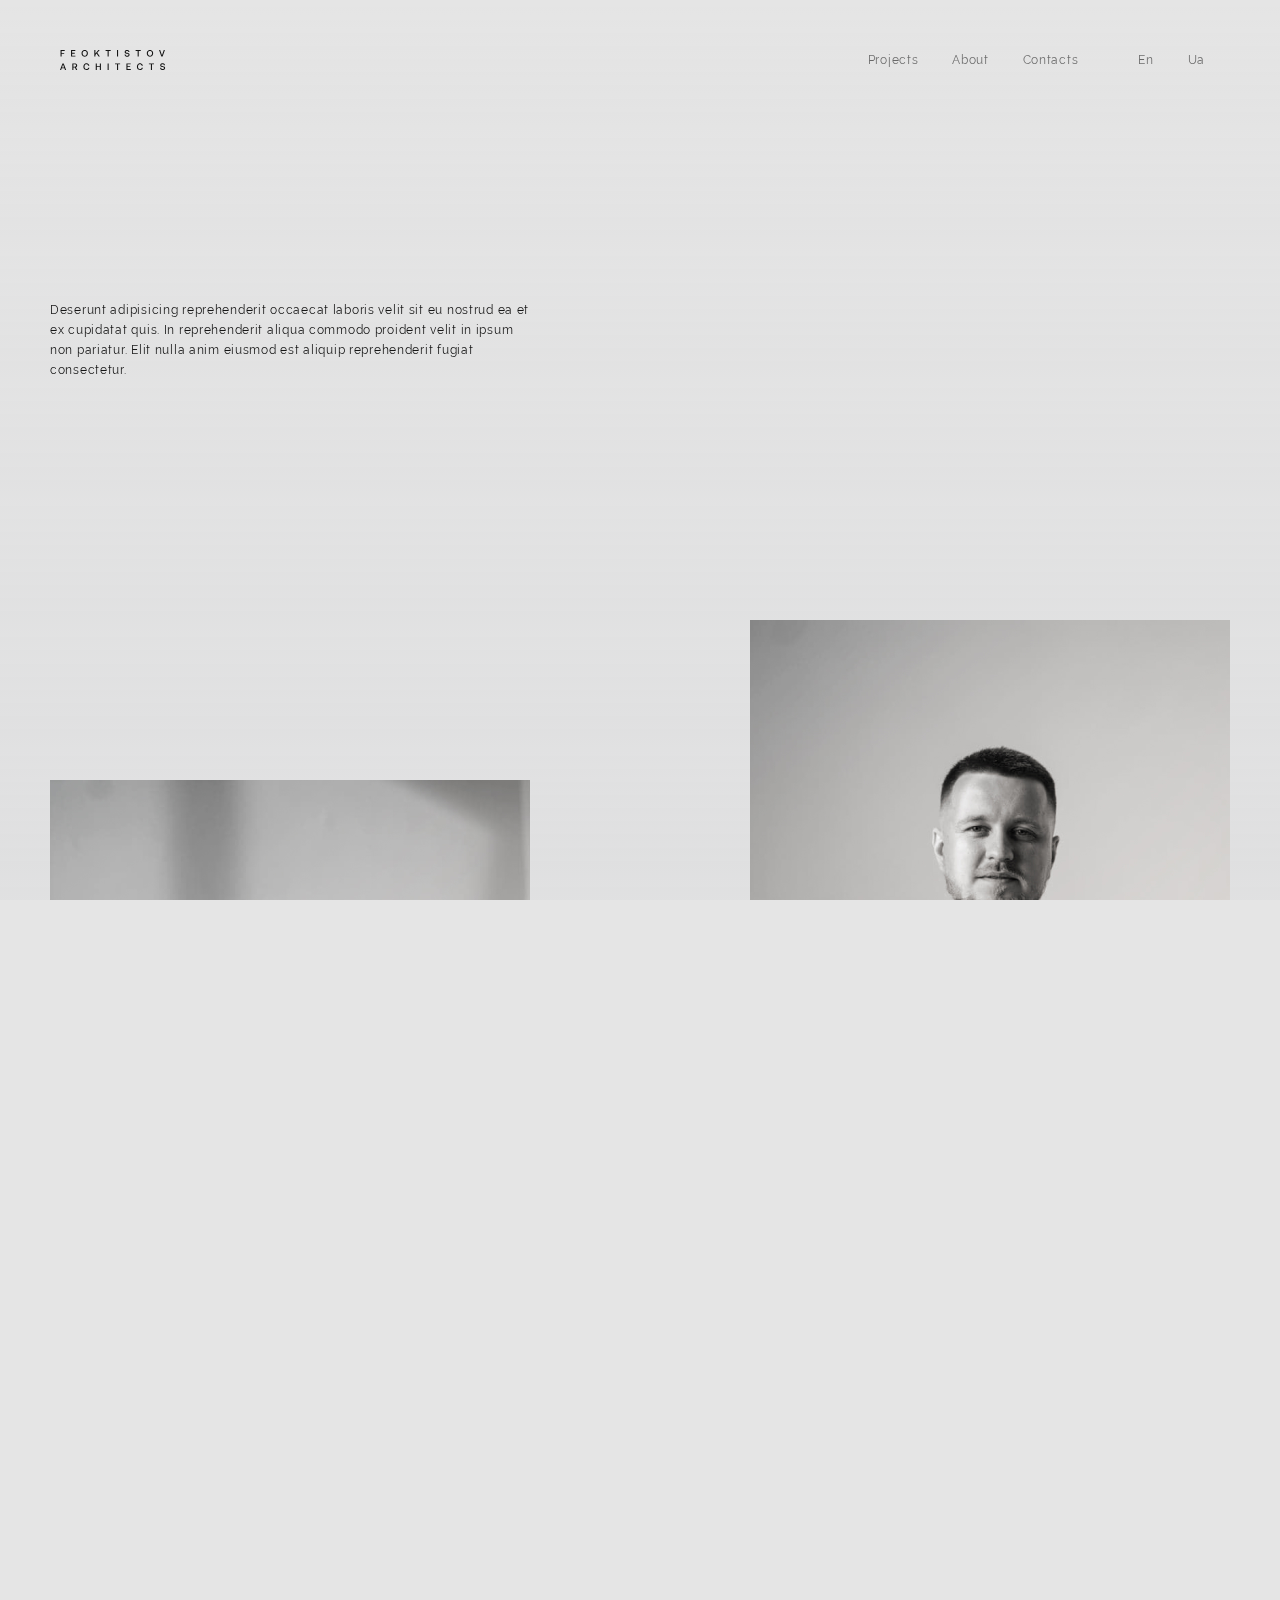
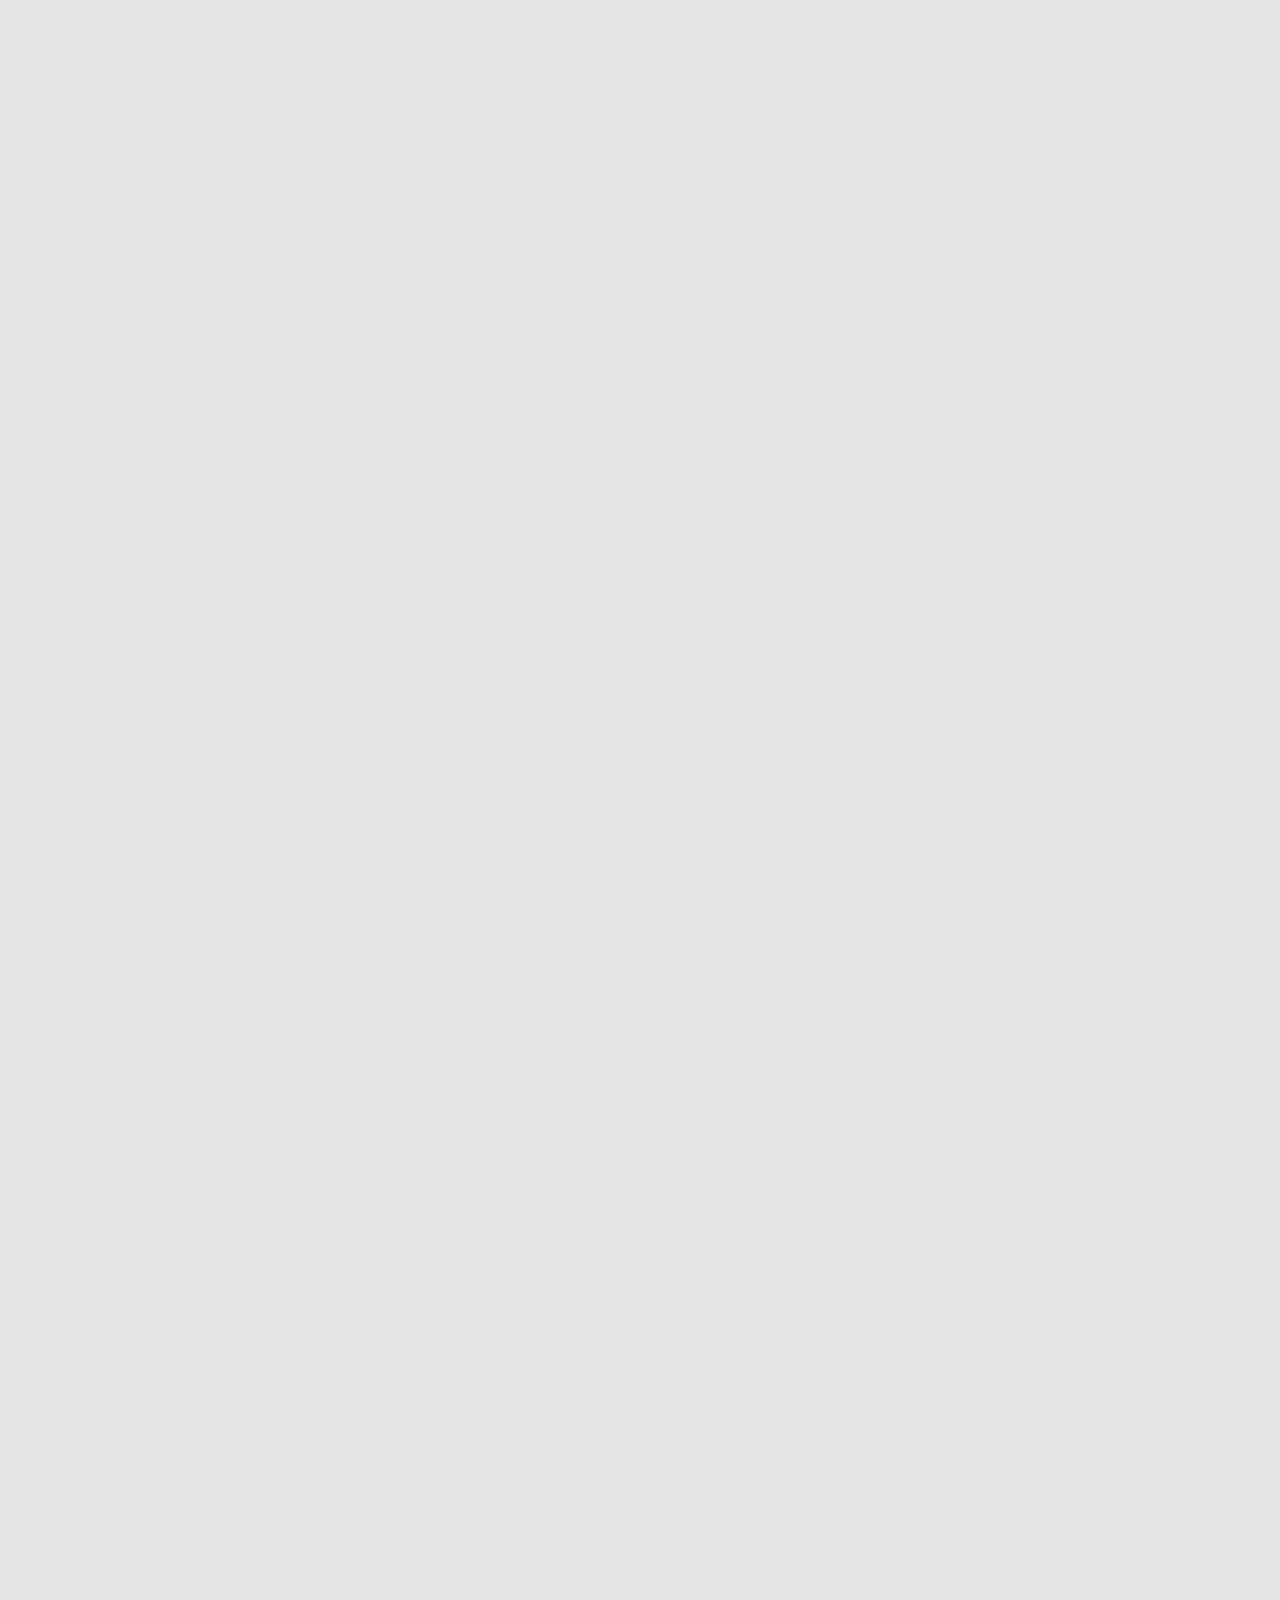
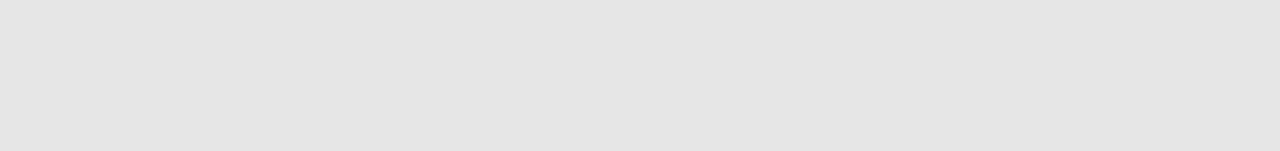
==== commit cca02aa6: "123" ====
--- a/aboutus.html
+++ b/aboutus.html
@@ -44,17 +44,17 @@
 			<section class="section-about about-page section--width">
 				<p class="description">Deserunt adipisicing reprehenderit occaecat laboris velit sit eu nostrud ea et ex cupidatat quis. In reprehenderit aliqua commodo proident velit in ipsum non pariatur. Elit nulla anim eiusmod est aliquip reprehenderit fugiat consectetur.</p>
 				<div class="about-holder">
-					<div class="about-item about-item--big">
+					<div class="about-item">
 						<div class="img">
-							<img class="b-lazy" src="[data-uri]" width="480" height="580" data-src="img/about1.jpg">
+							<img class="b-lazy" src="[data-uri]" width="480" height="580" data-src="img/about-page1.jpg">
 						</div>
 						<p>Tatyana Feoktistova</p>
 						<p class="position">Co-Owner / Designer</p>
 						<p>Feoktistov Architects was founded in 2013. We work in the fields of industrial design, residential architecture, commercial interiors, photography and art direction. Facebook Instagram</p>
 					</div>
-					<div class="about-item about-item--big rellax-center">
+					<div class="about-item rellax-center">
 						<div class="img">
-							<img class="b-lazy" src="[data-uri]" width="480" height="580" data-src="img/about2.jpg">
+							<img class="b-lazy" src="[data-uri]" width="480" height="580" data-src="img/about-page2.jpg">
 						</div>
 						<p>Nikita Feoktistov</p>
 						<p class="position">Owner / Architector</p>
--- a/css/main.min.css
+++ b/css/main.min.css
@@ -1 +1 @@
-[data-aos][data-aos][data-aos-duration="50"],body[data-aos-duration="50"] [data-aos]{transition-duration:50ms}[data-aos][data-aos][data-aos-delay="50"],body[data-aos-delay="50"] [data-aos]{transition-delay:0}[data-aos][data-aos][data-aos-delay="50"].aos-animate,body[data-aos-delay="50"] [data-aos].aos-animate{transition-delay:50ms}[data-aos][data-aos][data-aos-duration="100"],body[data-aos-duration="100"] [data-aos]{transition-duration:.1s}[data-aos][data-aos][data-aos-delay="100"],body[data-aos-delay="100"] [data-aos]{transition-delay:0}[data-aos][data-aos][data-aos-delay="100"].aos-animate,body[data-aos-delay="100"] [data-aos].aos-animate{transition-delay:.1s}[data-aos][data-aos][data-aos-duration="150"],body[data-aos-duration="150"] [data-aos]{transition-duration:.15s}[data-aos][data-aos][data-aos-delay="150"],body[data-aos-delay="150"] [data-aos]{transition-delay:0}[data-aos][data-aos][data-aos-delay="150"].aos-animate,body[data-aos-delay="150"] [data-aos].aos-animate{transition-delay:.15s}[data-aos][data-aos][data-aos-duration="200"],body[data-aos-duration="200"] [data-aos]{transition-duration:.2s}[data-aos][data-aos][data-aos-delay="200"],body[data-aos-delay="200"] [data-aos]{transition-delay:0}[data-aos][data-aos][data-aos-delay="200"].aos-animate,body[data-aos-delay="200"] [data-aos].aos-animate{transition-delay:.2s}[data-aos][data-aos][data-aos-duration="250"],body[data-aos-duration="250"] [data-aos]{transition-duration:.25s}[data-aos][data-aos][data-aos-delay="250"],body[data-aos-delay="250"] [data-aos]{transition-delay:0}[data-aos][data-aos][data-aos-delay="250"].aos-animate,body[data-aos-delay="250"] [data-aos].aos-animate{transition-delay:.25s}[data-aos][data-aos][data-aos-duration="300"],body[data-aos-duration="300"] [data-aos]{transition-duration:.3s}[data-aos][data-aos][data-aos-delay="300"],body[data-aos-delay="300"] [data-aos]{transition-delay:0}[data-aos][data-aos][data-aos-delay="300"].aos-animate,body[data-aos-delay="300"] [data-aos].aos-animate{transition-delay:.3s}[data-aos][data-aos][data-aos-duration="350"],body[data-aos-duration="350"] [data-aos]{transition-duration:.35s}[data-aos][data-aos][data-aos-delay="350"],body[data-aos-delay="350"] [data-aos]{transition-delay:0}[data-aos][data-aos][data-aos-delay="350"].aos-animate,body[data-aos-delay="350"] [data-aos].aos-animate{transition-delay:.35s}[data-aos][data-aos][data-aos-duration="400"],body[data-aos-duration="400"] [data-aos]{transition-duration:.4s}[data-aos][data-aos][data-aos-delay="400"],body[data-aos-delay="400"] [data-aos]{transition-delay:0}[data-aos][data-aos][data-aos-delay="400"].aos-animate,body[data-aos-delay="400"] [data-aos].aos-animate{transition-delay:.4s}[data-aos][data-aos][data-aos-duration="450"],body[data-aos-duration="450"] [data-aos]{transition-duration:.45s}[data-aos][data-aos][data-aos-delay="450"],body[data-aos-delay="450"] [data-aos]{transition-delay:0}[data-aos][data-aos][data-aos-delay="450"].aos-animate,body[data-aos-delay="450"] [data-aos].aos-animate{transition-delay:.45s}[data-aos][data-aos][data-aos-duration="500"],body[data-aos-duration="500"] [data-aos]{transition-duration:.5s}[data-aos][data-aos][data-aos-delay="500"],body[data-aos-delay="500"] [data-aos]{transition-delay:0}[data-aos][data-aos][data-aos-delay="500"].aos-animate,body[data-aos-delay="500"] [data-aos].aos-animate{transition-delay:.5s}[data-aos][data-aos][data-aos-duration="550"],body[data-aos-duration="550"] [data-aos]{transition-duration:.55s}[data-aos][data-aos][data-aos-delay="550"],body[data-aos-delay="550"] [data-aos]{transition-delay:0}[data-aos][data-aos][data-aos-delay="550"].aos-animate,body[data-aos-delay="550"] [data-aos].aos-animate{transition-delay:.55s}[data-aos][data-aos][data-aos-duration="600"],body[data-aos-duration="600"] [data-aos]{transition-duration:.6s}[data-aos][data-aos][data-aos-delay="600"],body[data-aos-delay="600"] [data-aos]{transition-delay:0}[data-aos][data-aos][data-aos-delay="600"].aos-animate,body[data-aos-delay="600"] [data-aos].aos-animate{transition-delay:.6s}[data-aos][data-aos][data-aos-duration="650"],body[data-aos-duration="650"] [data-aos]{transition-duration:.65s}[data-aos][data-aos][data-aos-delay="650"],body[data-aos-delay="650"] [data-aos]{transition-delay:0}[data-aos][data-aos][data-aos-delay="650"].aos-animate,body[data-aos-delay="650"] [data-aos].aos-animate{transition-delay:.65s}[data-aos][data-aos][data-aos-duration="700"],body[data-aos-duration="700"] [data-aos]{transition-duration:.7s}[data-aos][data-aos][data-aos-delay="700"],body[data-aos-delay="700"] [data-aos]{transition-delay:0}[data-aos][data-aos][data-aos-delay="700"].aos-animate,body[data-aos-delay="700"] [data-aos].aos-animate{transition-delay:.7s}[data-aos][data-aos][data-aos-duration="750"],body[data-aos-duration="750"] [data-aos]{transition-duration:.75s}[data-aos][data-aos][data-aos-delay="750"],body[data-aos-delay="750"] [data-aos]{transition-delay:0}[data-aos][data-aos][data-aos-delay="750"].aos-animate,body[data-aos-delay="750"] [data-aos].aos-animate{transition-delay:.75s}[data-aos][data-aos][data-aos-duration="800"],body[data-aos-duration="800"] [data-aos]{transition-duration:.8s}[data-aos][data-aos][data-aos-delay="800"],body[data-aos-delay="800"] [data-aos]{transition-delay:0}[data-aos][data-aos][data-aos-delay="800"].aos-animate,body[data-aos-delay="800"] [data-aos].aos-animate{transition-delay:.8s}[data-aos][data-aos][data-aos-duration="850"],body[data-aos-duration="850"] [data-aos]{transition-duration:.85s}[data-aos][data-aos][data-aos-delay="850"],body[data-aos-delay="850"] [data-aos]{transition-delay:0}[data-aos][data-aos][data-aos-delay="850"].aos-animate,body[data-aos-delay="850"] [data-aos].aos-animate{transition-delay:.85s}[data-aos][data-aos][data-aos-duration="900"],body[data-aos-duration="900"] [data-aos]{transition-duration:.9s}[data-aos][data-aos][data-aos-delay="900"],body[data-aos-delay="900"] [data-aos]{transition-delay:0}[data-aos][data-aos][data-aos-delay="900"].aos-animate,body[data-aos-delay="900"] [data-aos].aos-animate{transition-delay:.9s}[data-aos][data-aos][data-aos-duration="950"],body[data-aos-duration="950"] [data-aos]{transition-duration:.95s}[data-aos][data-aos][data-aos-delay="950"],body[data-aos-delay="950"] [data-aos]{transition-delay:0}[data-aos][data-aos][data-aos-delay="950"].aos-animate,body[data-aos-delay="950"] [data-aos].aos-animate{transition-delay:.95s}[data-aos][data-aos][data-aos-duration="1000"],body[data-aos-duration="1000"] [data-aos]{transition-duration:1s}[data-aos][data-aos][data-aos-delay="1000"],body[data-aos-delay="1000"] [data-aos]{transition-delay:0}[data-aos][data-aos][data-aos-delay="1000"].aos-animate,body[data-aos-delay="1000"] [data-aos].aos-animate{transition-delay:1s}[data-aos][data-aos][data-aos-duration="1050"],body[data-aos-duration="1050"] [data-aos]{transition-duration:1.05s}[data-aos][data-aos][data-aos-delay="1050"],body[data-aos-delay="1050"] [data-aos]{transition-delay:0}[data-aos][data-aos][data-aos-delay="1050"].aos-animate,body[data-aos-delay="1050"] [data-aos].aos-animate{transition-delay:1.05s}[data-aos][data-aos][data-aos-duration="1100"],body[data-aos-duration="1100"] [data-aos]{transition-duration:1.1s}[data-aos][data-aos][data-aos-delay="1100"],body[data-aos-delay="1100"] [data-aos]{transition-delay:0}[data-aos][data-aos][data-aos-delay="1100"].aos-animate,body[data-aos-delay="1100"] [data-aos].aos-animate{transition-delay:1.1s}[data-aos][data-aos][data-aos-duration="1150"],body[data-aos-duration="1150"] [data-aos]{transition-duration:1.15s}[data-aos][data-aos][data-aos-delay="1150"],body[data-aos-delay="1150"] [data-aos]{transition-delay:0}[data-aos][data-aos][data-aos-delay="1150"].aos-animate,body[data-aos-delay="1150"] [data-aos].aos-animate{transition-delay:1.15s}[data-aos][data-aos][data-aos-duration="1200"],body[data-aos-duration="1200"] [data-aos]{transition-duration:1.2s}[data-aos][data-aos][data-aos-delay="1200"],body[data-aos-delay="1200"] [data-aos]{transition-delay:0}[data-aos][data-aos][data-aos-delay="1200"].aos-animate,body[data-aos-delay="1200"] [data-aos].aos-animate{transition-delay:1.2s}[data-aos][data-aos][data-aos-duration="1250"],body[data-aos-duration="1250"] [data-aos]{transition-duration:1.25s}[data-aos][data-aos][data-aos-delay="1250"],body[data-aos-delay="1250"] [data-aos]{transition-delay:0}[data-aos][data-aos][data-aos-delay="1250"].aos-animate,body[data-aos-delay="1250"] [data-aos].aos-animate{transition-delay:1.25s}[data-aos][data-aos][data-aos-duration="1300"],body[data-aos-duration="1300"] [data-aos]{transition-duration:1.3s}[data-aos][data-aos][data-aos-delay="1300"],body[data-aos-delay="1300"] [data-aos]{transition-delay:0}[data-aos][data-aos][data-aos-delay="1300"].aos-animate,body[data-aos-delay="1300"] [data-aos].aos-animate{transition-delay:1.3s}[data-aos][data-aos][data-aos-duration="1350"],body[data-aos-duration="1350"] [data-aos]{transition-duration:1.35s}[data-aos][data-aos][data-aos-delay="1350"],body[data-aos-delay="1350"] [data-aos]{transition-delay:0}[data-aos][data-aos][data-aos-delay="1350"].aos-animate,body[data-aos-delay="1350"] [data-aos].aos-animate{transition-delay:1.35s}[data-aos][data-aos][data-aos-duration="1400"],body[data-aos-duration="1400"] [data-aos]{transition-duration:1.4s}[data-aos][data-aos][data-aos-delay="1400"],body[data-aos-delay="1400"] [data-aos]{transition-delay:0}[data-aos][data-aos][data-aos-delay="1400"].aos-animate,body[data-aos-delay="1400"] [data-aos].aos-animate{transition-delay:1.4s}[data-aos][data-aos][data-aos-duration="1450"],body[data-aos-duration="1450"] [data-aos]{transition-duration:1.45s}[data-aos][data-aos][data-aos-delay="1450"],body[data-aos-delay="1450"] [data-aos]{transition-delay:0}[data-aos][data-aos][data-aos-delay="1450"].aos-animate,body[data-aos-delay="1450"] [data-aos].aos-animate{transition-delay:1.45s}[data-aos][data-aos][data-aos-duration="1500"],body[data-aos-duration="1500"] [data-aos]{transition-duration:1.5s}[data-aos][data-aos][data-aos-delay="1500"],body[data-aos-delay="1500"] [data-aos]{transition-delay:0}[data-aos][data-aos][data-aos-delay="1500"].aos-animate,body[data-aos-delay="1500"] [data-aos].aos-animate{transition-delay:1.5s}[data-aos][data-aos][data-aos-duration="1550"],body[data-aos-duration="1550"] [data-aos]{transition-duration:1.55s}[data-aos][data-aos][data-aos-delay="1550"],body[data-aos-delay="1550"] [data-aos]{transition-delay:0}[data-aos][data-aos][data-aos-delay="1550"].aos-animate,body[data-aos-delay="1550"] [data-aos].aos-animate{transition-delay:1.55s}[data-aos][data-aos][data-aos-duration="1600"],body[data-aos-duration="1600"] [data-aos]{transition-duration:1.6s}[data-aos][data-aos][data-aos-delay="1600"],body[data-aos-delay="1600"] [data-aos]{transition-delay:0}[data-aos][data-aos][data-aos-delay="1600"].aos-animate,body[data-aos-delay="1600"] [data-aos].aos-animate{transition-delay:1.6s}[data-aos][data-aos][data-aos-duration="1650"],body[data-aos-duration="1650"] [data-aos]{transition-duration:1.65s}[data-aos][data-aos][data-aos-delay="1650"],body[data-aos-delay="1650"] [data-aos]{transition-delay:0}[data-aos][data-aos][data-aos-delay="1650"].aos-animate,body[data-aos-delay="1650"] [data-aos].aos-animate{transition-delay:1.65s}[data-aos][data-aos][data-aos-duration="1700"],body[data-aos-duration="1700"] [data-aos]{transition-duration:1.7s}[data-aos][data-aos][data-aos-delay="1700"],body[data-aos-delay="1700"] [data-aos]{transition-delay:0}[data-aos][data-aos][data-aos-delay="1700"].aos-animate,body[data-aos-delay="1700"] [data-aos].aos-animate{transition-delay:1.7s}[data-aos][data-aos][data-aos-duration="1750"],body[data-aos-duration="1750"] [data-aos]{transition-duration:1.75s}[data-aos][data-aos][data-aos-delay="1750"],body[data-aos-delay="1750"] [data-aos]{transition-delay:0}[data-aos][data-aos][data-aos-delay="1750"].aos-animate,body[data-aos-delay="1750"] [data-aos].aos-animate{transition-delay:1.75s}[data-aos][data-aos][data-aos-duration="1800"],body[data-aos-duration="1800"] [data-aos]{transition-duration:1.8s}[data-aos][data-aos][data-aos-delay="1800"],body[data-aos-delay="1800"] [data-aos]{transition-delay:0}[data-aos][data-aos][data-aos-delay="1800"].aos-animate,body[data-aos-delay="1800"] [data-aos].aos-animate{transition-delay:1.8s}[data-aos][data-aos][data-aos-duration="1850"],body[data-aos-duration="1850"] [data-aos]{transition-duration:1.85s}[data-aos][data-aos][data-aos-delay="1850"],body[data-aos-delay="1850"] [data-aos]{transition-delay:0}[data-aos][data-aos][data-aos-delay="1850"].aos-animate,body[data-aos-delay="1850"] [data-aos].aos-animate{transition-delay:1.85s}[data-aos][data-aos][data-aos-duration="1900"],body[data-aos-duration="1900"] [data-aos]{transition-duration:1.9s}[data-aos][data-aos][data-aos-delay="1900"],body[data-aos-delay="1900"] [data-aos]{transition-delay:0}[data-aos][data-aos][data-aos-delay="1900"].aos-animate,body[data-aos-delay="1900"] [data-aos].aos-animate{transition-delay:1.9s}[data-aos][data-aos][data-aos-duration="1950"],body[data-aos-duration="1950"] [data-aos]{transition-duration:1.95s}[data-aos][data-aos][data-aos-delay="1950"],body[data-aos-delay="1950"] [data-aos]{transition-delay:0}[data-aos][data-aos][data-aos-delay="1950"].aos-animate,body[data-aos-delay="1950"] [data-aos].aos-animate{transition-delay:1.95s}[data-aos][data-aos][data-aos-duration="2000"],body[data-aos-duration="2000"] [data-aos]{transition-duration:2s}[data-aos][data-aos][data-aos-delay="2000"],body[data-aos-delay="2000"] [data-aos]{transition-delay:0}[data-aos][data-aos][data-aos-delay="2000"].aos-animate,body[data-aos-delay="2000"] [data-aos].aos-animate{transition-delay:2s}[data-aos][data-aos][data-aos-duration="2050"],body[data-aos-duration="2050"] [data-aos]{transition-duration:2.05s}[data-aos][data-aos][data-aos-delay="2050"],body[data-aos-delay="2050"] [data-aos]{transition-delay:0}[data-aos][data-aos][data-aos-delay="2050"].aos-animate,body[data-aos-delay="2050"] [data-aos].aos-animate{transition-delay:2.05s}[data-aos][data-aos][data-aos-duration="2100"],body[data-aos-duration="2100"] [data-aos]{transition-duration:2.1s}[data-aos][data-aos][data-aos-delay="2100"],body[data-aos-delay="2100"] [data-aos]{transition-delay:0}[data-aos][data-aos][data-aos-delay="2100"].aos-animate,body[data-aos-delay="2100"] [data-aos].aos-animate{transition-delay:2.1s}[data-aos][data-aos][data-aos-duration="2150"],body[data-aos-duration="2150"] [data-aos]{transition-duration:2.15s}[data-aos][data-aos][data-aos-delay="2150"],body[data-aos-delay="2150"] [data-aos]{transition-delay:0}[data-aos][data-aos][data-aos-delay="2150"].aos-animate,body[data-aos-delay="2150"] [data-aos].aos-animate{transition-delay:2.15s}[data-aos][data-aos][data-aos-duration="2200"],body[data-aos-duration="2200"] [data-aos]{transition-duration:2.2s}[data-aos][data-aos][data-aos-delay="2200"],body[data-aos-delay="2200"] [data-aos]{transition-delay:0}[data-aos][data-aos][data-aos-delay="2200"].aos-animate,body[data-aos-delay="2200"] [data-aos].aos-animate{transition-delay:2.2s}[data-aos][data-aos][data-aos-duration="2250"],body[data-aos-duration="2250"] [data-aos]{transition-duration:2.25s}[data-aos][data-aos][data-aos-delay="2250"],body[data-aos-delay="2250"] [data-aos]{transition-delay:0}[data-aos][data-aos][data-aos-delay="2250"].aos-animate,body[data-aos-delay="2250"] [data-aos].aos-animate{transition-delay:2.25s}[data-aos][data-aos][data-aos-duration="2300"],body[data-aos-duration="2300"] [data-aos]{transition-duration:2.3s}[data-aos][data-aos][data-aos-delay="2300"],body[data-aos-delay="2300"] [data-aos]{transition-delay:0}[data-aos][data-aos][data-aos-delay="2300"].aos-animate,body[data-aos-delay="2300"] [data-aos].aos-animate{transition-delay:2.3s}[data-aos][data-aos][data-aos-duration="2350"],body[data-aos-duration="2350"] [data-aos]{transition-duration:2.35s}[data-aos][data-aos][data-aos-delay="2350"],body[data-aos-delay="2350"] [data-aos]{transition-delay:0}[data-aos][data-aos][data-aos-delay="2350"].aos-animate,body[data-aos-delay="2350"] [data-aos].aos-animate{transition-delay:2.35s}[data-aos][data-aos][data-aos-duration="2400"],body[data-aos-duration="2400"] [data-aos]{transition-duration:2.4s}[data-aos][data-aos][data-aos-delay="2400"],body[data-aos-delay="2400"] [data-aos]{transition-delay:0}[data-aos][data-aos][data-aos-delay="2400"].aos-animate,body[data-aos-delay="2400"] [data-aos].aos-animate{transition-delay:2.4s}[data-aos][data-aos][data-aos-duration="2450"],body[data-aos-duration="2450"] [data-aos]{transition-duration:2.45s}[data-aos][data-aos][data-aos-delay="2450"],body[data-aos-delay="2450"] [data-aos]{transition-delay:0}[data-aos][data-aos][data-aos-delay="2450"].aos-animate,body[data-aos-delay="2450"] [data-aos].aos-animate{transition-delay:2.45s}[data-aos][data-aos][data-aos-duration="2500"],body[data-aos-duration="2500"] [data-aos]{transition-duration:2.5s}[data-aos][data-aos][data-aos-delay="2500"],body[data-aos-delay="2500"] [data-aos]{transition-delay:0}[data-aos][data-aos][data-aos-delay="2500"].aos-animate,body[data-aos-delay="2500"] [data-aos].aos-animate{transition-delay:2.5s}[data-aos][data-aos][data-aos-duration="2550"],body[data-aos-duration="2550"] [data-aos]{transition-duration:2.55s}[data-aos][data-aos][data-aos-delay="2550"],body[data-aos-delay="2550"] [data-aos]{transition-delay:0}[data-aos][data-aos][data-aos-delay="2550"].aos-animate,body[data-aos-delay="2550"] [data-aos].aos-animate{transition-delay:2.55s}[data-aos][data-aos][data-aos-duration="2600"],body[data-aos-duration="2600"] [data-aos]{transition-duration:2.6s}[data-aos][data-aos][data-aos-delay="2600"],body[data-aos-delay="2600"] [data-aos]{transition-delay:0}[data-aos][data-aos][data-aos-delay="2600"].aos-animate,body[data-aos-delay="2600"] [data-aos].aos-animate{transition-delay:2.6s}[data-aos][data-aos][data-aos-duration="2650"],body[data-aos-duration="2650"] [data-aos]{transition-duration:2.65s}[data-aos][data-aos][data-aos-delay="2650"],body[data-aos-delay="2650"] [data-aos]{transition-delay:0}[data-aos][data-aos][data-aos-delay="2650"].aos-animate,body[data-aos-delay="2650"] [data-aos].aos-animate{transition-delay:2.65s}[data-aos][data-aos][data-aos-duration="2700"],body[data-aos-duration="2700"] [data-aos]{transition-duration:2.7s}[data-aos][data-aos][data-aos-delay="2700"],body[data-aos-delay="2700"] [data-aos]{transition-delay:0}[data-aos][data-aos][data-aos-delay="2700"].aos-animate,body[data-aos-delay="2700"] [data-aos].aos-animate{transition-delay:2.7s}[data-aos][data-aos][data-aos-duration="2750"],body[data-aos-duration="2750"] [data-aos]{transition-duration:2.75s}[data-aos][data-aos][data-aos-delay="2750"],body[data-aos-delay="2750"] [data-aos]{transition-delay:0}[data-aos][data-aos][data-aos-delay="2750"].aos-animate,body[data-aos-delay="2750"] [data-aos].aos-animate{transition-delay:2.75s}[data-aos][data-aos][data-aos-duration="2800"],body[data-aos-duration="2800"] [data-aos]{transition-duration:2.8s}[data-aos][data-aos][data-aos-delay="2800"],body[data-aos-delay="2800"] [data-aos]{transition-delay:0}[data-aos][data-aos][data-aos-delay="2800"].aos-animate,body[data-aos-delay="2800"] [data-aos].aos-animate{transition-delay:2.8s}[data-aos][data-aos][data-aos-duration="2850"],body[data-aos-duration="2850"] [data-aos]{transition-duration:2.85s}[data-aos][data-aos][data-aos-delay="2850"],body[data-aos-delay="2850"] [data-aos]{transition-delay:0}[data-aos][data-aos][data-aos-delay="2850"].aos-animate,body[data-aos-delay="2850"] [data-aos].aos-animate{transition-delay:2.85s}[data-aos][data-aos][data-aos-duration="2900"],body[data-aos-duration="2900"] [data-aos]{transition-duration:2.9s}[data-aos][data-aos][data-aos-delay="2900"],body[data-aos-delay="2900"] [data-aos]{transition-delay:0}[data-aos][data-aos][data-aos-delay="2900"].aos-animate,body[data-aos-delay="2900"] [data-aos].aos-animate{transition-delay:2.9s}[data-aos][data-aos][data-aos-duration="2950"],body[data-aos-duration="2950"] [data-aos]{transition-duration:2.95s}[data-aos][data-aos][data-aos-delay="2950"],body[data-aos-delay="2950"] [data-aos]{transition-delay:0}[data-aos][data-aos][data-aos-delay="2950"].aos-animate,body[data-aos-delay="2950"] [data-aos].aos-animate{transition-delay:2.95s}[data-aos][data-aos][data-aos-duration="3000"],body[data-aos-duration="3000"] [data-aos]{transition-duration:3s}[data-aos][data-aos][data-aos-delay="3000"],body[data-aos-delay="3000"] [data-aos]{transition-delay:0}[data-aos][data-aos][data-aos-delay="3000"].aos-animate,body[data-aos-delay="3000"] [data-aos].aos-animate{transition-delay:3s}[data-aos][data-aos][data-aos-easing=linear],body[data-aos-easing=linear] [data-aos]{transition-timing-function:cubic-bezier(.25,.25,.75,.75)}[data-aos][data-aos][data-aos-easing=ease],body[data-aos-easing=ease] [data-aos]{transition-timing-function:ease}[data-aos][data-aos][data-aos-easing=ease-in],body[data-aos-easing=ease-in] [data-aos]{transition-timing-function:ease-in}[data-aos][data-aos][data-aos-easing=ease-out],body[data-aos-easing=ease-out] [data-aos]{transition-timing-function:ease-out}[data-aos][data-aos][data-aos-easing=ease-in-out],body[data-aos-easing=ease-in-out] [data-aos]{transition-timing-function:ease-in-out}[data-aos][data-aos][data-aos-easing=ease-in-back],body[data-aos-easing=ease-in-back] [data-aos]{transition-timing-function:cubic-bezier(.6,-.28,.735,.045)}[data-aos][data-aos][data-aos-easing=ease-out-back],body[data-aos-easing=ease-out-back] [data-aos]{transition-timing-function:cubic-bezier(.175,.885,.32,1.275)}[data-aos][data-aos][data-aos-easing=ease-in-out-back],body[data-aos-easing=ease-in-out-back] [data-aos]{transition-timing-function:cubic-bezier(.68,-.55,.265,1.55)}[data-aos][data-aos][data-aos-easing=ease-in-sine],body[data-aos-easing=ease-in-sine] [data-aos]{transition-timing-function:cubic-bezier(.47,0,.745,.715)}[data-aos][data-aos][data-aos-easing=ease-out-sine],body[data-aos-easing=ease-out-sine] [data-aos]{transition-timing-function:cubic-bezier(.39,.575,.565,1)}[data-aos][data-aos][data-aos-easing=ease-in-out-sine],body[data-aos-easing=ease-in-out-sine] [data-aos]{transition-timing-function:cubic-bezier(.445,.05,.55,.95)}[data-aos][data-aos][data-aos-easing=ease-in-quad],body[data-aos-easing=ease-in-quad] [data-aos]{transition-timing-function:cubic-bezier(.55,.085,.68,.53)}[data-aos][data-aos][data-aos-easing=ease-out-quad],body[data-aos-easing=ease-out-quad] [data-aos]{transition-timing-function:cubic-bezier(.25,.46,.45,.94)}[data-aos][data-aos][data-aos-easing=ease-in-out-quad],body[data-aos-easing=ease-in-out-quad] [data-aos]{transition-timing-function:cubic-bezier(.455,.03,.515,.955)}[data-aos][data-aos][data-aos-easing=ease-in-cubic],body[data-aos-easing=ease-in-cubic] [data-aos]{transition-timing-function:cubic-bezier(.55,.085,.68,.53)}[data-aos][data-aos][data-aos-easing=ease-out-cubic],body[data-aos-easing=ease-out-cubic] [data-aos]{transition-timing-function:cubic-bezier(.25,.46,.45,.94)}[data-aos][data-aos][data-aos-easing=ease-in-out-cubic],body[data-aos-easing=ease-in-out-cubic] [data-aos]{transition-timing-function:cubic-bezier(.455,.03,.515,.955)}[data-aos][data-aos][data-aos-easing=ease-in-quart],body[data-aos-easing=ease-in-quart] [data-aos]{transition-timing-function:cubic-bezier(.55,.085,.68,.53)}[data-aos][data-aos][data-aos-easing=ease-out-quart],body[data-aos-easing=ease-out-quart] [data-aos]{transition-timing-function:cubic-bezier(.25,.46,.45,.94)}[data-aos][data-aos][data-aos-easing=ease-in-out-quart],body[data-aos-easing=ease-in-out-quart] [data-aos]{transition-timing-function:cubic-bezier(.455,.03,.515,.955)}[data-aos^=fade][data-aos^=fade]{opacity:0;transition-property:opacity,transform}[data-aos^=fade][data-aos^=fade].aos-animate{opacity:1;transform:translateZ(0)}[data-aos=fade-up]{transform:translate3d(0,100px,0)}[data-aos=fade-down]{transform:translate3d(0,-100px,0)}[data-aos=fade-right]{transform:translate3d(-100px,0,0)}[data-aos=fade-left]{transform:translate3d(100px,0,0)}[data-aos=fade-up-right]{transform:translate3d(-100px,100px,0)}[data-aos=fade-up-left]{transform:translate3d(100px,100px,0)}[data-aos=fade-down-right]{transform:translate3d(-100px,-100px,0)}[data-aos=fade-down-left]{transform:translate3d(100px,-100px,0)}[data-aos^=zoom][data-aos^=zoom]{opacity:0;transition-property:opacity,transform}[data-aos^=zoom][data-aos^=zoom].aos-animate{opacity:1;transform:translateZ(0) scale(1)}[data-aos=zoom-in]{transform:scale(.6)}[data-aos=zoom-in-up]{transform:translate3d(0,100px,0) scale(.6)}[data-aos=zoom-in-down]{transform:translate3d(0,-100px,0) scale(.6)}[data-aos=zoom-in-right]{transform:translate3d(-100px,0,0) scale(.6)}[data-aos=zoom-in-left]{transform:translate3d(100px,0,0) scale(.6)}[data-aos=zoom-out]{transform:scale(1.2)}[data-aos=zoom-out-up]{transform:translate3d(0,100px,0) scale(1.2)}[data-aos=zoom-out-down]{transform:translate3d(0,-100px,0) scale(1.2)}[data-aos=zoom-out-right]{transform:translate3d(-100px,0,0) scale(1.2)}[data-aos=zoom-out-left]{transform:translate3d(100px,0,0) scale(1.2)}[data-aos^=slide][data-aos^=slide]{transition-property:transform}[data-aos^=slide][data-aos^=slide].aos-animate{transform:translateZ(0)}[data-aos=slide-up]{transform:translate3d(0,100%,0)}[data-aos=slide-down]{transform:translate3d(0,-100%,0)}[data-aos=slide-right]{transform:translate3d(-100%,0,0)}[data-aos=slide-left]{transform:translate3d(100%,0,0)}[data-aos^=flip][data-aos^=flip]{backface-visibility:hidden;transition-property:transform}[data-aos=flip-left]{transform:perspective(2500px) rotateY(-100deg)}[data-aos=flip-left].aos-animate{transform:perspective(2500px) rotateY(0)}[data-aos=flip-right]{transform:perspective(2500px) rotateY(100deg)}[data-aos=flip-right].aos-animate{transform:perspective(2500px) rotateY(0)}[data-aos=flip-up]{transform:perspective(2500px) rotateX(-100deg)}[data-aos=flip-up].aos-animate{transform:perspective(2500px) rotateX(0)}[data-aos=flip-down]{transform:perspective(2500px) rotateX(100deg)}[data-aos=flip-down].aos-animate{transform:perspective(2500px) rotateX(0)}@font-face{font-family:Raleway;font-weight:400;font-style:normal;font-display:swap;src:url(../fonts/RalewayRegular/RalewayRegular.eot);src:url(../fonts/RalewayRegular/RalewayRegular.eot?#iefix) format("embedded-opentype"),url(../fonts/RalewayRegular/RalewayRegular.woff2) format("woff2"),url(../fonts/RalewayRegular/RalewayRegular.woff) format("woff"),url(../fonts/RalewayRegular/RalewayRegular.ttf) format("truetype"),url(../fonts/RalewayRegular/RalewayRegular.svg#../fonts/RalewayRegular/RalewayRegular) format("svg")}*,::after,::before{-webkit-box-sizing:border-box;box-sizing:border-box}html{font-family:sans-serif;line-height:1.15;-webkit-text-size-adjust:100%;-ms-text-size-adjust:100%;-ms-overflow-style:scrollbar;-webkit-tap-highlight-color:transparent}@-ms-viewport{width:device-width}article,aside,dialog,figcaption,figure,footer,header,hgroup,main,nav,section{display:block}body{margin:0;font-family:-apple-system,BlinkMacSystemFont,"Segoe UI",Roboto,"Helvetica Neue",Arial,sans-serif,"Apple Color Emoji","Segoe UI Emoji","Segoe UI Symbol";font-size:1rem;font-weight:400;line-height:1.5;color:#212529;text-align:left;background-color:#e5e5e5}[tabindex="-1"]:focus{outline:0!important}hr{-webkit-box-sizing:content-box;box-sizing:content-box;height:0;overflow:visible}h1,h2,h3,h4,h5,h6{margin-top:0;margin-bottom:.5rem}p{margin-top:0;margin-bottom:1rem}abbr[data-original-title],abbr[title]{text-decoration:underline;-webkit-text-decoration:underline dotted;text-decoration:underline dotted;cursor:help;border-bottom:0}address{margin-bottom:1rem;font-style:normal;line-height:inherit}dl,ol,ul{margin-top:0;margin-bottom:1rem}ol ol,ol ul,ul ol,ul ul{margin-bottom:0}dt{font-weight:700}dd{margin-bottom:.5rem;margin-left:0}blockquote{margin:0 0 1rem}dfn{font-style:italic}b,strong{font-weight:bolder}small{font-size:80%}sub,sup{position:relative;font-size:75%;line-height:0;vertical-align:baseline}sub{bottom:-.25em}sup{top:-.5em}a{color:#007bff;text-decoration:none;background-color:transparent;-webkit-text-decoration-skip:objects}a:hover{color:#0056b3;text-decoration:underline}a:not([href]):not([tabindex]){color:inherit;text-decoration:none}a:not([href]):not([tabindex]):focus,a:not([href]):not([tabindex]):hover{color:inherit;text-decoration:none}a:not([href]):not([tabindex]):focus{outline:0}code,kbd,pre,samp{font-family:monospace,monospace;font-size:1em}pre{margin-top:0;margin-bottom:1rem;overflow:auto;-ms-overflow-style:scrollbar}figure{margin:0 0 1rem}img{vertical-align:middle;border-style:none}svg:not(:root){overflow:hidden}table{border-collapse:collapse}caption{padding-top:.75rem;padding-bottom:.75rem;color:#6c757d;text-align:left;caption-side:bottom}th{text-align:inherit}label{display:inline-block;margin-bottom:.5rem}button{border-radius:0}button:focus{outline:1px dotted;outline:5px auto -webkit-focus-ring-color}button,input,optgroup,select,textarea{margin:0;font-family:inherit;font-size:inherit;line-height:inherit}button,input{overflow:visible}button,select{text-transform:none}[type=reset],[type=submit],button,html [type=button]{-webkit-appearance:button}[type=button]::-moz-focus-inner,[type=reset]::-moz-focus-inner,[type=submit]::-moz-focus-inner,button::-moz-focus-inner{padding:0;border-style:none}input[type=checkbox],input[type=radio]{-webkit-box-sizing:border-box;box-sizing:border-box;padding:0}input[type=date],input[type=datetime-local],input[type=month],input[type=time]{-webkit-appearance:listbox}textarea{overflow:auto;resize:vertical}fieldset{min-width:0;padding:0;margin:0;border:0}legend{display:block;width:100%;max-width:100%;padding:0;margin-bottom:.5rem;font-size:1.5rem;line-height:inherit;color:inherit;white-space:normal}progress{vertical-align:baseline}[type=number]::-webkit-inner-spin-button,[type=number]::-webkit-outer-spin-button{height:auto}[type=search]{outline-offset:-2px;-webkit-appearance:none}[type=search]::-webkit-search-cancel-button,[type=search]::-webkit-search-decoration{-webkit-appearance:none}::-webkit-file-upload-button{font:inherit;-webkit-appearance:button}output{display:inline-block}summary{display:list-item;cursor:pointer}template{display:none}[hidden]{display:none!important}@-ms-viewport{width:device-width}html{-webkit-box-sizing:border-box;box-sizing:border-box;-ms-overflow-style:scrollbar}*,::after,::before{-webkit-box-sizing:inherit;box-sizing:inherit}.container{width:100%;padding-right:15px;padding-left:15px;margin-right:auto;margin-left:auto}@media (min-width:576px){.container{max-width:540px}}@media (min-width:768px){.container{max-width:720px}}@media (min-width:992px){.container{max-width:960px}}@media (min-width:1200px){.container{max-width:1140px}}.container-fluid{width:100%;padding-right:15px;padding-left:15px;margin-right:auto;margin-left:auto}.row{display:-webkit-box;display:-webkit-flex;display:-ms-flexbox;display:flex;-webkit-flex-wrap:wrap;-ms-flex-wrap:wrap;flex-wrap:wrap;margin-right:-15px;margin-left:-15px}.no-gutters{margin-right:0;margin-left:0}.no-gutters>.col,.no-gutters>[class*=col-]{padding-right:0;padding-left:0}.col,.col-1,.col-10,.col-11,.col-12,.col-2,.col-3,.col-4,.col-5,.col-6,.col-7,.col-8,.col-9,.col-auto,.col-lg,.col-lg-1,.col-lg-10,.col-lg-11,.col-lg-12,.col-lg-2,.col-lg-3,.col-lg-4,.col-lg-5,.col-lg-6,.col-lg-7,.col-lg-8,.col-lg-9,.col-lg-auto,.col-md,.col-md-1,.col-md-10,.col-md-11,.col-md-12,.col-md-2,.col-md-3,.col-md-4,.col-md-5,.col-md-6,.col-md-7,.col-md-8,.col-md-9,.col-md-auto,.col-sm,.col-sm-1,.col-sm-10,.col-sm-11,.col-sm-12,.col-sm-2,.col-sm-3,.col-sm-4,.col-sm-5,.col-sm-6,.col-sm-7,.col-sm-8,.col-sm-9,.col-sm-auto,.col-xl,.col-xl-1,.col-xl-10,.col-xl-11,.col-xl-12,.col-xl-2,.col-xl-3,.col-xl-4,.col-xl-5,.col-xl-6,.col-xl-7,.col-xl-8,.col-xl-9,.col-xl-auto{position:relative;width:100%;min-height:1px;padding-right:15px;padding-left:15px}.col{-webkit-flex-basis:0;-ms-flex-preferred-size:0;flex-basis:0;-webkit-box-flex:1;-webkit-flex-grow:1;-ms-flex-positive:1;flex-grow:1;max-width:100%}.col-auto{-webkit-box-flex:0;-webkit-flex:0 0 auto;-ms-flex:0 0 auto;flex:0 0 auto;width:auto;max-width:none}.col-1{-webkit-box-flex:0;-webkit-flex:0 0 8.33333%;-ms-flex:0 0 8.33333%;flex:0 0 8.33333%;max-width:8.33333%}.col-2{-webkit-box-flex:0;-webkit-flex:0 0 16.66667%;-ms-flex:0 0 16.66667%;flex:0 0 16.66667%;max-width:16.66667%}.col-3{-webkit-box-flex:0;-webkit-flex:0 0 25%;-ms-flex:0 0 25%;flex:0 0 25%;max-width:25%}.col-4{-webkit-box-flex:0;-webkit-flex:0 0 33.33333%;-ms-flex:0 0 33.33333%;flex:0 0 33.33333%;max-width:33.33333%}.col-5{-webkit-box-flex:0;-webkit-flex:0 0 41.66667%;-ms-flex:0 0 41.66667%;flex:0 0 41.66667%;max-width:41.66667%}.col-6{-webkit-box-flex:0;-webkit-flex:0 0 50%;-ms-flex:0 0 50%;flex:0 0 50%;max-width:50%}.col-7{-webkit-box-flex:0;-webkit-flex:0 0 58.33333%;-ms-flex:0 0 58.33333%;flex:0 0 58.33333%;max-width:58.33333%}.col-8{-webkit-box-flex:0;-webkit-flex:0 0 66.66667%;-ms-flex:0 0 66.66667%;flex:0 0 66.66667%;max-width:66.66667%}.col-9{-webkit-box-flex:0;-webkit-flex:0 0 75%;-ms-flex:0 0 75%;flex:0 0 75%;max-width:75%}.col-10{-webkit-box-flex:0;-webkit-flex:0 0 83.33333%;-ms-flex:0 0 83.33333%;flex:0 0 83.33333%;max-width:83.33333%}.col-11{-webkit-box-flex:0;-webkit-flex:0 0 91.66667%;-ms-flex:0 0 91.66667%;flex:0 0 91.66667%;max-width:91.66667%}.col-12{-webkit-box-flex:0;-webkit-flex:0 0 100%;-ms-flex:0 0 100%;flex:0 0 100%;max-width:100%}.order-first{-webkit-box-ordinal-group:0;-webkit-order:-1;-ms-flex-order:-1;order:-1}.order-last{-webkit-box-ordinal-group:14;-webkit-order:13;-ms-flex-order:13;order:13}.order-0{-webkit-box-ordinal-group:1;-webkit-order:0;-ms-flex-order:0;order:0}.order-1{-webkit-box-ordinal-group:2;-webkit-order:1;-ms-flex-order:1;order:1}.order-2{-webkit-box-ordinal-group:3;-webkit-order:2;-ms-flex-order:2;order:2}.order-3{-webkit-box-ordinal-group:4;-webkit-order:3;-ms-flex-order:3;order:3}.order-4{-webkit-box-ordinal-group:5;-webkit-order:4;-ms-flex-order:4;order:4}.order-5{-webkit-box-ordinal-group:6;-webkit-order:5;-ms-flex-order:5;order:5}.order-6{-webkit-box-ordinal-group:7;-webkit-order:6;-ms-flex-order:6;order:6}.order-7{-webkit-box-ordinal-group:8;-webkit-order:7;-ms-flex-order:7;order:7}.order-8{-webkit-box-ordinal-group:9;-webkit-order:8;-ms-flex-order:8;order:8}.order-9{-webkit-box-ordinal-group:10;-webkit-order:9;-ms-flex-order:9;order:9}.order-10{-webkit-box-ordinal-group:11;-webkit-order:10;-ms-flex-order:10;order:10}.order-11{-webkit-box-ordinal-group:12;-webkit-order:11;-ms-flex-order:11;order:11}.order-12{-webkit-box-ordinal-group:13;-webkit-order:12;-ms-flex-order:12;order:12}.offset-1{margin-left:8.33333%}.offset-2{margin-left:16.66667%}.offset-3{margin-left:25%}.offset-4{margin-left:33.33333%}.offset-5{margin-left:41.66667%}.offset-6{margin-left:50%}.offset-7{margin-left:58.33333%}.offset-8{margin-left:66.66667%}.offset-9{margin-left:75%}.offset-10{margin-left:83.33333%}.offset-11{margin-left:91.66667%}@media (min-width:576px){.col-sm{-webkit-flex-basis:0;-ms-flex-preferred-size:0;flex-basis:0;-webkit-box-flex:1;-webkit-flex-grow:1;-ms-flex-positive:1;flex-grow:1;max-width:100%}.col-sm-auto{-webkit-box-flex:0;-webkit-flex:0 0 auto;-ms-flex:0 0 auto;flex:0 0 auto;width:auto;max-width:none}.col-sm-1{-webkit-box-flex:0;-webkit-flex:0 0 8.33333%;-ms-flex:0 0 8.33333%;flex:0 0 8.33333%;max-width:8.33333%}.col-sm-2{-webkit-box-flex:0;-webkit-flex:0 0 16.66667%;-ms-flex:0 0 16.66667%;flex:0 0 16.66667%;max-width:16.66667%}.col-sm-3{-webkit-box-flex:0;-webkit-flex:0 0 25%;-ms-flex:0 0 25%;flex:0 0 25%;max-width:25%}.col-sm-4{-webkit-box-flex:0;-webkit-flex:0 0 33.33333%;-ms-flex:0 0 33.33333%;flex:0 0 33.33333%;max-width:33.33333%}.col-sm-5{-webkit-box-flex:0;-webkit-flex:0 0 41.66667%;-ms-flex:0 0 41.66667%;flex:0 0 41.66667%;max-width:41.66667%}.col-sm-6{-webkit-box-flex:0;-webkit-flex:0 0 50%;-ms-flex:0 0 50%;flex:0 0 50%;max-width:50%}.col-sm-7{-webkit-box-flex:0;-webkit-flex:0 0 58.33333%;-ms-flex:0 0 58.33333%;flex:0 0 58.33333%;max-width:58.33333%}.col-sm-8{-webkit-box-flex:0;-webkit-flex:0 0 66.66667%;-ms-flex:0 0 66.66667%;flex:0 0 66.66667%;max-width:66.66667%}.col-sm-9{-webkit-box-flex:0;-webkit-flex:0 0 75%;-ms-flex:0 0 75%;flex:0 0 75%;max-width:75%}.col-sm-10{-webkit-box-flex:0;-webkit-flex:0 0 83.33333%;-ms-flex:0 0 83.33333%;flex:0 0 83.33333%;max-width:83.33333%}.col-sm-11{-webkit-box-flex:0;-webkit-flex:0 0 91.66667%;-ms-flex:0 0 91.66667%;flex:0 0 91.66667%;max-width:91.66667%}.col-sm-12{-webkit-box-flex:0;-webkit-flex:0 0 100%;-ms-flex:0 0 100%;flex:0 0 100%;max-width:100%}.order-sm-first{-webkit-box-ordinal-group:0;-webkit-order:-1;-ms-flex-order:-1;order:-1}.order-sm-last{-webkit-box-ordinal-group:14;-webkit-order:13;-ms-flex-order:13;order:13}.order-sm-0{-webkit-box-ordinal-group:1;-webkit-order:0;-ms-flex-order:0;order:0}.order-sm-1{-webkit-box-ordinal-group:2;-webkit-order:1;-ms-flex-order:1;order:1}.order-sm-2{-webkit-box-ordinal-group:3;-webkit-order:2;-ms-flex-order:2;order:2}.order-sm-3{-webkit-box-ordinal-group:4;-webkit-order:3;-ms-flex-order:3;order:3}.order-sm-4{-webkit-box-ordinal-group:5;-webkit-order:4;-ms-flex-order:4;order:4}.order-sm-5{-webkit-box-ordinal-group:6;-webkit-order:5;-ms-flex-order:5;order:5}.order-sm-6{-webkit-box-ordinal-group:7;-webkit-order:6;-ms-flex-order:6;order:6}.order-sm-7{-webkit-box-ordinal-group:8;-webkit-order:7;-ms-flex-order:7;order:7}.order-sm-8{-webkit-box-ordinal-group:9;-webkit-order:8;-ms-flex-order:8;order:8}.order-sm-9{-webkit-box-ordinal-group:10;-webkit-order:9;-ms-flex-order:9;order:9}.order-sm-10{-webkit-box-ordinal-group:11;-webkit-order:10;-ms-flex-order:10;order:10}.order-sm-11{-webkit-box-ordinal-group:12;-webkit-order:11;-ms-flex-order:11;order:11}.order-sm-12{-webkit-box-ordinal-group:13;-webkit-order:12;-ms-flex-order:12;order:12}.offset-sm-0{margin-left:0}.offset-sm-1{margin-left:8.33333%}.offset-sm-2{margin-left:16.66667%}.offset-sm-3{margin-left:25%}.offset-sm-4{margin-left:33.33333%}.offset-sm-5{margin-left:41.66667%}.offset-sm-6{margin-left:50%}.offset-sm-7{margin-left:58.33333%}.offset-sm-8{margin-left:66.66667%}.offset-sm-9{margin-left:75%}.offset-sm-10{margin-left:83.33333%}.offset-sm-11{margin-left:91.66667%}}@media (min-width:768px){.col-md{-webkit-flex-basis:0;-ms-flex-preferred-size:0;flex-basis:0;-webkit-box-flex:1;-webkit-flex-grow:1;-ms-flex-positive:1;flex-grow:1;max-width:100%}.col-md-auto{-webkit-box-flex:0;-webkit-flex:0 0 auto;-ms-flex:0 0 auto;flex:0 0 auto;width:auto;max-width:none}.col-md-1{-webkit-box-flex:0;-webkit-flex:0 0 8.33333%;-ms-flex:0 0 8.33333%;flex:0 0 8.33333%;max-width:8.33333%}.col-md-2{-webkit-box-flex:0;-webkit-flex:0 0 16.66667%;-ms-flex:0 0 16.66667%;flex:0 0 16.66667%;max-width:16.66667%}.col-md-3{-webkit-box-flex:0;-webkit-flex:0 0 25%;-ms-flex:0 0 25%;flex:0 0 25%;max-width:25%}.col-md-4{-webkit-box-flex:0;-webkit-flex:0 0 33.33333%;-ms-flex:0 0 33.33333%;flex:0 0 33.33333%;max-width:33.33333%}.col-md-5{-webkit-box-flex:0;-webkit-flex:0 0 41.66667%;-ms-flex:0 0 41.66667%;flex:0 0 41.66667%;max-width:41.66667%}.col-md-6{-webkit-box-flex:0;-webkit-flex:0 0 50%;-ms-flex:0 0 50%;flex:0 0 50%;max-width:50%}.col-md-7{-webkit-box-flex:0;-webkit-flex:0 0 58.33333%;-ms-flex:0 0 58.33333%;flex:0 0 58.33333%;max-width:58.33333%}.col-md-8{-webkit-box-flex:0;-webkit-flex:0 0 66.66667%;-ms-flex:0 0 66.66667%;flex:0 0 66.66667%;max-width:66.66667%}.col-md-9{-webkit-box-flex:0;-webkit-flex:0 0 75%;-ms-flex:0 0 75%;flex:0 0 75%;max-width:75%}.col-md-10{-webkit-box-flex:0;-webkit-flex:0 0 83.33333%;-ms-flex:0 0 83.33333%;flex:0 0 83.33333%;max-width:83.33333%}.col-md-11{-webkit-box-flex:0;-webkit-flex:0 0 91.66667%;-ms-flex:0 0 91.66667%;flex:0 0 91.66667%;max-width:91.66667%}.col-md-12{-webkit-box-flex:0;-webkit-flex:0 0 100%;-ms-flex:0 0 100%;flex:0 0 100%;max-width:100%}.order-md-first{-webkit-box-ordinal-group:0;-webkit-order:-1;-ms-flex-order:-1;order:-1}.order-md-last{-webkit-box-ordinal-group:14;-webkit-order:13;-ms-flex-order:13;order:13}.order-md-0{-webkit-box-ordinal-group:1;-webkit-order:0;-ms-flex-order:0;order:0}.order-md-1{-webkit-box-ordinal-group:2;-webkit-order:1;-ms-flex-order:1;order:1}.order-md-2{-webkit-box-ordinal-group:3;-webkit-order:2;-ms-flex-order:2;order:2}.order-md-3{-webkit-box-ordinal-group:4;-webkit-order:3;-ms-flex-order:3;order:3}.order-md-4{-webkit-box-ordinal-group:5;-webkit-order:4;-ms-flex-order:4;order:4}.order-md-5{-webkit-box-ordinal-group:6;-webkit-order:5;-ms-flex-order:5;order:5}.order-md-6{-webkit-box-ordinal-group:7;-webkit-order:6;-ms-flex-order:6;order:6}.order-md-7{-webkit-box-ordinal-group:8;-webkit-order:7;-ms-flex-order:7;order:7}.order-md-8{-webkit-box-ordinal-group:9;-webkit-order:8;-ms-flex-order:8;order:8}.order-md-9{-webkit-box-ordinal-group:10;-webkit-order:9;-ms-flex-order:9;order:9}.order-md-10{-webkit-box-ordinal-group:11;-webkit-order:10;-ms-flex-order:10;order:10}.order-md-11{-webkit-box-ordinal-group:12;-webkit-order:11;-ms-flex-order:11;order:11}.order-md-12{-webkit-box-ordinal-group:13;-webkit-order:12;-ms-flex-order:12;order:12}.offset-md-0{margin-left:0}.offset-md-1{margin-left:8.33333%}.offset-md-2{margin-left:16.66667%}.offset-md-3{margin-left:25%}.offset-md-4{margin-left:33.33333%}.offset-md-5{margin-left:41.66667%}.offset-md-6{margin-left:50%}.offset-md-7{margin-left:58.33333%}.offset-md-8{margin-left:66.66667%}.offset-md-9{margin-left:75%}.offset-md-10{margin-left:83.33333%}.offset-md-11{margin-left:91.66667%}}@media (min-width:992px){.col-lg{-webkit-flex-basis:0;-ms-flex-preferred-size:0;flex-basis:0;-webkit-box-flex:1;-webkit-flex-grow:1;-ms-flex-positive:1;flex-grow:1;max-width:100%}.col-lg-auto{-webkit-box-flex:0;-webkit-flex:0 0 auto;-ms-flex:0 0 auto;flex:0 0 auto;width:auto;max-width:none}.col-lg-1{-webkit-box-flex:0;-webkit-flex:0 0 8.33333%;-ms-flex:0 0 8.33333%;flex:0 0 8.33333%;max-width:8.33333%}.col-lg-2{-webkit-box-flex:0;-webkit-flex:0 0 16.66667%;-ms-flex:0 0 16.66667%;flex:0 0 16.66667%;max-width:16.66667%}.col-lg-3{-webkit-box-flex:0;-webkit-flex:0 0 25%;-ms-flex:0 0 25%;flex:0 0 25%;max-width:25%}.col-lg-4{-webkit-box-flex:0;-webkit-flex:0 0 33.33333%;-ms-flex:0 0 33.33333%;flex:0 0 33.33333%;max-width:33.33333%}.col-lg-5{-webkit-box-flex:0;-webkit-flex:0 0 41.66667%;-ms-flex:0 0 41.66667%;flex:0 0 41.66667%;max-width:41.66667%}.col-lg-6{-webkit-box-flex:0;-webkit-flex:0 0 50%;-ms-flex:0 0 50%;flex:0 0 50%;max-width:50%}.col-lg-7{-webkit-box-flex:0;-webkit-flex:0 0 58.33333%;-ms-flex:0 0 58.33333%;flex:0 0 58.33333%;max-width:58.33333%}.col-lg-8{-webkit-box-flex:0;-webkit-flex:0 0 66.66667%;-ms-flex:0 0 66.66667%;flex:0 0 66.66667%;max-width:66.66667%}.col-lg-9{-webkit-box-flex:0;-webkit-flex:0 0 75%;-ms-flex:0 0 75%;flex:0 0 75%;max-width:75%}.col-lg-10{-webkit-box-flex:0;-webkit-flex:0 0 83.33333%;-ms-flex:0 0 83.33333%;flex:0 0 83.33333%;max-width:83.33333%}.col-lg-11{-webkit-box-flex:0;-webkit-flex:0 0 91.66667%;-ms-flex:0 0 91.66667%;flex:0 0 91.66667%;max-width:91.66667%}.col-lg-12{-webkit-box-flex:0;-webkit-flex:0 0 100%;-ms-flex:0 0 100%;flex:0 0 100%;max-width:100%}.order-lg-first{-webkit-box-ordinal-group:0;-webkit-order:-1;-ms-flex-order:-1;order:-1}.order-lg-last{-webkit-box-ordinal-group:14;-webkit-order:13;-ms-flex-order:13;order:13}.order-lg-0{-webkit-box-ordinal-group:1;-webkit-order:0;-ms-flex-order:0;order:0}.order-lg-1{-webkit-box-ordinal-group:2;-webkit-order:1;-ms-flex-order:1;order:1}.order-lg-2{-webkit-box-ordinal-group:3;-webkit-order:2;-ms-flex-order:2;order:2}.order-lg-3{-webkit-box-ordinal-group:4;-webkit-order:3;-ms-flex-order:3;order:3}.order-lg-4{-webkit-box-ordinal-group:5;-webkit-order:4;-ms-flex-order:4;order:4}.order-lg-5{-webkit-box-ordinal-group:6;-webkit-order:5;-ms-flex-order:5;order:5}.order-lg-6{-webkit-box-ordinal-group:7;-webkit-order:6;-ms-flex-order:6;order:6}.order-lg-7{-webkit-box-ordinal-group:8;-webkit-order:7;-ms-flex-order:7;order:7}.order-lg-8{-webkit-box-ordinal-group:9;-webkit-order:8;-ms-flex-order:8;order:8}.order-lg-9{-webkit-box-ordinal-group:10;-webkit-order:9;-ms-flex-order:9;order:9}.order-lg-10{-webkit-box-ordinal-group:11;-webkit-order:10;-ms-flex-order:10;order:10}.order-lg-11{-webkit-box-ordinal-group:12;-webkit-order:11;-ms-flex-order:11;order:11}.order-lg-12{-webkit-box-ordinal-group:13;-webkit-order:12;-ms-flex-order:12;order:12}.offset-lg-0{margin-left:0}.offset-lg-1{margin-left:8.33333%}.offset-lg-2{margin-left:16.66667%}.offset-lg-3{margin-left:25%}.offset-lg-4{margin-left:33.33333%}.offset-lg-5{margin-left:41.66667%}.offset-lg-6{margin-left:50%}.offset-lg-7{margin-left:58.33333%}.offset-lg-8{margin-left:66.66667%}.offset-lg-9{margin-left:75%}.offset-lg-10{margin-left:83.33333%}.offset-lg-11{margin-left:91.66667%}}@media (min-width:1200px){.col-xl{-webkit-flex-basis:0;-ms-flex-preferred-size:0;flex-basis:0;-webkit-box-flex:1;-webkit-flex-grow:1;-ms-flex-positive:1;flex-grow:1;max-width:100%}.col-xl-auto{-webkit-box-flex:0;-webkit-flex:0 0 auto;-ms-flex:0 0 auto;flex:0 0 auto;width:auto;max-width:none}.col-xl-1{-webkit-box-flex:0;-webkit-flex:0 0 8.33333%;-ms-flex:0 0 8.33333%;flex:0 0 8.33333%;max-width:8.33333%}.col-xl-2{-webkit-box-flex:0;-webkit-flex:0 0 16.66667%;-ms-flex:0 0 16.66667%;flex:0 0 16.66667%;max-width:16.66667%}.col-xl-3{-webkit-box-flex:0;-webkit-flex:0 0 25%;-ms-flex:0 0 25%;flex:0 0 25%;max-width:25%}.col-xl-4{-webkit-box-flex:0;-webkit-flex:0 0 33.33333%;-ms-flex:0 0 33.33333%;flex:0 0 33.33333%;max-width:33.33333%}.col-xl-5{-webkit-box-flex:0;-webkit-flex:0 0 41.66667%;-ms-flex:0 0 41.66667%;flex:0 0 41.66667%;max-width:41.66667%}.col-xl-6{-webkit-box-flex:0;-webkit-flex:0 0 50%;-ms-flex:0 0 50%;flex:0 0 50%;max-width:50%}.col-xl-7{-webkit-box-flex:0;-webkit-flex:0 0 58.33333%;-ms-flex:0 0 58.33333%;flex:0 0 58.33333%;max-width:58.33333%}.col-xl-8{-webkit-box-flex:0;-webkit-flex:0 0 66.66667%;-ms-flex:0 0 66.66667%;flex:0 0 66.66667%;max-width:66.66667%}.col-xl-9{-webkit-box-flex:0;-webkit-flex:0 0 75%;-ms-flex:0 0 75%;flex:0 0 75%;max-width:75%}.col-xl-10{-webkit-box-flex:0;-webkit-flex:0 0 83.33333%;-ms-flex:0 0 83.33333%;flex:0 0 83.33333%;max-width:83.33333%}.col-xl-11{-webkit-box-flex:0;-webkit-flex:0 0 91.66667%;-ms-flex:0 0 91.66667%;flex:0 0 91.66667%;max-width:91.66667%}.col-xl-12{-webkit-box-flex:0;-webkit-flex:0 0 100%;-ms-flex:0 0 100%;flex:0 0 100%;max-width:100%}.order-xl-first{-webkit-box-ordinal-group:0;-webkit-order:-1;-ms-flex-order:-1;order:-1}.order-xl-last{-webkit-box-ordinal-group:14;-webkit-order:13;-ms-flex-order:13;order:13}.order-xl-0{-webkit-box-ordinal-group:1;-webkit-order:0;-ms-flex-order:0;order:0}.order-xl-1{-webkit-box-ordinal-group:2;-webkit-order:1;-ms-flex-order:1;order:1}.order-xl-2{-webkit-box-ordinal-group:3;-webkit-order:2;-ms-flex-order:2;order:2}.order-xl-3{-webkit-box-ordinal-group:4;-webkit-order:3;-ms-flex-order:3;order:3}.order-xl-4{-webkit-box-ordinal-group:5;-webkit-order:4;-ms-flex-order:4;order:4}.order-xl-5{-webkit-box-ordinal-group:6;-webkit-order:5;-ms-flex-order:5;order:5}.order-xl-6{-webkit-box-ordinal-group:7;-webkit-order:6;-ms-flex-order:6;order:6}.order-xl-7{-webkit-box-ordinal-group:8;-webkit-order:7;-ms-flex-order:7;order:7}.order-xl-8{-webkit-box-ordinal-group:9;-webkit-order:8;-ms-flex-order:8;order:8}.order-xl-9{-webkit-box-ordinal-group:10;-webkit-order:9;-ms-flex-order:9;order:9}.order-xl-10{-webkit-box-ordinal-group:11;-webkit-order:10;-ms-flex-order:10;order:10}.order-xl-11{-webkit-box-ordinal-group:12;-webkit-order:11;-ms-flex-order:11;order:11}.order-xl-12{-webkit-box-ordinal-group:13;-webkit-order:12;-ms-flex-order:12;order:12}.offset-xl-0{margin-left:0}.offset-xl-1{margin-left:8.33333%}.offset-xl-2{margin-left:16.66667%}.offset-xl-3{margin-left:25%}.offset-xl-4{margin-left:33.33333%}.offset-xl-5{margin-left:41.66667%}.offset-xl-6{margin-left:50%}.offset-xl-7{margin-left:58.33333%}.offset-xl-8{margin-left:66.66667%}.offset-xl-9{margin-left:75%}.offset-xl-10{margin-left:83.33333%}.offset-xl-11{margin-left:91.66667%}}.d-none{display:none!important}.d-inline{display:inline!important}.d-inline-block{display:inline-block!important}.d-block{display:block!important}.d-table{display:table!important}.d-table-row{display:table-row!important}.d-table-cell{display:table-cell!important}.d-flex{display:-webkit-box!important;display:-webkit-flex!important;display:-ms-flexbox!important;display:flex!important}.d-inline-flex{display:-webkit-inline-box!important;display:-webkit-inline-flex!important;display:-ms-inline-flexbox!important;display:inline-flex!important}@media (min-width:576px){.d-sm-none{display:none!important}.d-sm-inline{display:inline!important}.d-sm-inline-block{display:inline-block!important}.d-sm-block{display:block!important}.d-sm-table{display:table!important}.d-sm-table-row{display:table-row!important}.d-sm-table-cell{display:table-cell!important}.d-sm-flex{display:-webkit-box!important;display:-webkit-flex!important;display:-ms-flexbox!important;display:flex!important}.d-sm-inline-flex{display:-webkit-inline-box!important;display:-webkit-inline-flex!important;display:-ms-inline-flexbox!important;display:inline-flex!important}}@media (min-width:768px){.d-md-none{display:none!important}.d-md-inline{display:inline!important}.d-md-inline-block{display:inline-block!important}.d-md-block{display:block!important}.d-md-table{display:table!important}.d-md-table-row{display:table-row!important}.d-md-table-cell{display:table-cell!important}.d-md-flex{display:-webkit-box!important;display:-webkit-flex!important;display:-ms-flexbox!important;display:flex!important}.d-md-inline-flex{display:-webkit-inline-box!important;display:-webkit-inline-flex!important;display:-ms-inline-flexbox!important;display:inline-flex!important}}@media (min-width:992px){.d-lg-none{display:none!important}.d-lg-inline{display:inline!important}.d-lg-inline-block{display:inline-block!important}.d-lg-block{display:block!important}.d-lg-table{display:table!important}.d-lg-table-row{display:table-row!important}.d-lg-table-cell{display:table-cell!important}.d-lg-flex{display:-webkit-box!important;display:-webkit-flex!important;display:-ms-flexbox!important;display:flex!important}.d-lg-inline-flex{display:-webkit-inline-box!important;display:-webkit-inline-flex!important;display:-ms-inline-flexbox!important;display:inline-flex!important}}@media (min-width:1200px){.d-xl-none{display:none!important}.d-xl-inline{display:inline!important}.d-xl-inline-block{display:inline-block!important}.d-xl-block{display:block!important}.d-xl-table{display:table!important}.d-xl-table-row{display:table-row!important}.d-xl-table-cell{display:table-cell!important}.d-xl-flex{display:-webkit-box!important;display:-webkit-flex!important;display:-ms-flexbox!important;display:flex!important}.d-xl-inline-flex{display:-webkit-inline-box!important;display:-webkit-inline-flex!important;display:-ms-inline-flexbox!important;display:inline-flex!important}}@media print{.d-print-none{display:none!important}.d-print-inline{display:inline!important}.d-print-inline-block{display:inline-block!important}.d-print-block{display:block!important}.d-print-table{display:table!important}.d-print-table-row{display:table-row!important}.d-print-table-cell{display:table-cell!important}.d-print-flex{display:-webkit-box!important;display:-webkit-flex!important;display:-ms-flexbox!important;display:flex!important}.d-print-inline-flex{display:-webkit-inline-box!important;display:-webkit-inline-flex!important;display:-ms-inline-flexbox!important;display:inline-flex!important}}.flex-row{-webkit-box-orient:horizontal!important;-webkit-box-direction:normal!important;-webkit-flex-direction:row!important;-ms-flex-direction:row!important;flex-direction:row!important}.flex-column{-webkit-box-orient:vertical!important;-webkit-box-direction:normal!important;-webkit-flex-direction:column!important;-ms-flex-direction:column!important;flex-direction:column!important}.flex-row-reverse{-webkit-box-orient:horizontal!important;-webkit-box-direction:reverse!important;-webkit-flex-direction:row-reverse!important;-ms-flex-direction:row-reverse!important;flex-direction:row-reverse!important}.flex-column-reverse{-webkit-box-orient:vertical!important;-webkit-box-direction:reverse!important;-webkit-flex-direction:column-reverse!important;-ms-flex-direction:column-reverse!important;flex-direction:column-reverse!important}.flex-wrap{-webkit-flex-wrap:wrap!important;-ms-flex-wrap:wrap!important;flex-wrap:wrap!important}.flex-nowrap{-webkit-flex-wrap:nowrap!important;-ms-flex-wrap:nowrap!important;flex-wrap:nowrap!important}.flex-wrap-reverse{-webkit-flex-wrap:wrap-reverse!important;-ms-flex-wrap:wrap-reverse!important;flex-wrap:wrap-reverse!important}.justify-content-start{-webkit-box-pack:start!important;-webkit-justify-content:flex-start!important;-ms-flex-pack:start!important;justify-content:flex-start!important}.justify-content-end{-webkit-box-pack:end!important;-webkit-justify-content:flex-end!important;-ms-flex-pack:end!important;justify-content:flex-end!important}.justify-content-center{-webkit-box-pack:center!important;-webkit-justify-content:center!important;-ms-flex-pack:center!important;justify-content:center!important}.justify-content-between{-webkit-box-pack:justify!important;-webkit-justify-content:space-between!important;-ms-flex-pack:justify!important;justify-content:space-between!important}.justify-content-around{-webkit-justify-content:space-around!important;-ms-flex-pack:distribute!important;justify-content:space-around!important}.align-items-start{-webkit-box-align:start!important;-webkit-align-items:flex-start!important;-ms-flex-align:start!important;align-items:flex-start!important}.align-items-end{-webkit-box-align:end!important;-webkit-align-items:flex-end!important;-ms-flex-align:end!important;align-items:flex-end!important}.align-items-center{-webkit-box-align:center!important;-webkit-align-items:center!important;-ms-flex-align:center!important;align-items:center!important}.align-items-baseline{-webkit-box-align:baseline!important;-webkit-align-items:baseline!important;-ms-flex-align:baseline!important;align-items:baseline!important}.align-items-stretch{-webkit-box-align:stretch!important;-webkit-align-items:stretch!important;-ms-flex-align:stretch!important;align-items:stretch!important}.align-content-start{-webkit-align-content:flex-start!important;-ms-flex-line-pack:start!important;align-content:flex-start!important}.align-content-end{-webkit-align-content:flex-end!important;-ms-flex-line-pack:end!important;align-content:flex-end!important}.align-content-center{-webkit-align-content:center!important;-ms-flex-line-pack:center!important;align-content:center!important}.align-content-between{-webkit-align-content:space-between!important;-ms-flex-line-pack:justify!important;align-content:space-between!important}.align-content-around{-webkit-align-content:space-around!important;-ms-flex-line-pack:distribute!important;align-content:space-around!important}.align-content-stretch{-webkit-align-content:stretch!important;-ms-flex-line-pack:stretch!important;align-content:stretch!important}.align-self-auto{-webkit-align-self:auto!important;-ms-flex-item-align:auto!important;align-self:auto!important}.align-self-start{-webkit-align-self:flex-start!important;-ms-flex-item-align:start!important;align-self:flex-start!important}.align-self-end{-webkit-align-self:flex-end!important;-ms-flex-item-align:end!important;align-self:flex-end!important}.align-self-center{-webkit-align-self:center!important;-ms-flex-item-align:center!important;align-self:center!important}.align-self-baseline{-webkit-align-self:baseline!important;-ms-flex-item-align:baseline!important;align-self:baseline!important}.align-self-stretch{-webkit-align-self:stretch!important;-ms-flex-item-align:stretch!important;align-self:stretch!important}@media (min-width:576px){.flex-sm-row{-webkit-box-orient:horizontal!important;-webkit-box-direction:normal!important;-webkit-flex-direction:row!important;-ms-flex-direction:row!important;flex-direction:row!important}.flex-sm-column{-webkit-box-orient:vertical!important;-webkit-box-direction:normal!important;-webkit-flex-direction:column!important;-ms-flex-direction:column!important;flex-direction:column!important}.flex-sm-row-reverse{-webkit-box-orient:horizontal!important;-webkit-box-direction:reverse!important;-webkit-flex-direction:row-reverse!important;-ms-flex-direction:row-reverse!important;flex-direction:row-reverse!important}.flex-sm-column-reverse{-webkit-box-orient:vertical!important;-webkit-box-direction:reverse!important;-webkit-flex-direction:column-reverse!important;-ms-flex-direction:column-reverse!important;flex-direction:column-reverse!important}.flex-sm-wrap{-webkit-flex-wrap:wrap!important;-ms-flex-wrap:wrap!important;flex-wrap:wrap!important}.flex-sm-nowrap{-webkit-flex-wrap:nowrap!important;-ms-flex-wrap:nowrap!important;flex-wrap:nowrap!important}.flex-sm-wrap-reverse{-webkit-flex-wrap:wrap-reverse!important;-ms-flex-wrap:wrap-reverse!important;flex-wrap:wrap-reverse!important}.justify-content-sm-start{-webkit-box-pack:start!important;-webkit-justify-content:flex-start!important;-ms-flex-pack:start!important;justify-content:flex-start!important}.justify-content-sm-end{-webkit-box-pack:end!important;-webkit-justify-content:flex-end!important;-ms-flex-pack:end!important;justify-content:flex-end!important}.justify-content-sm-center{-webkit-box-pack:center!important;-webkit-justify-content:center!important;-ms-flex-pack:center!important;justify-content:center!important}.justify-content-sm-between{-webkit-box-pack:justify!important;-webkit-justify-content:space-between!important;-ms-flex-pack:justify!important;justify-content:space-between!important}.justify-content-sm-around{-webkit-justify-content:space-around!important;-ms-flex-pack:distribute!important;justify-content:space-around!important}.align-items-sm-start{-webkit-box-align:start!important;-webkit-align-items:flex-start!important;-ms-flex-align:start!important;align-items:flex-start!important}.align-items-sm-end{-webkit-box-align:end!important;-webkit-align-items:flex-end!important;-ms-flex-align:end!important;align-items:flex-end!important}.align-items-sm-center{-webkit-box-align:center!important;-webkit-align-items:center!important;-ms-flex-align:center!important;align-items:center!important}.align-items-sm-baseline{-webkit-box-align:baseline!important;-webkit-align-items:baseline!important;-ms-flex-align:baseline!important;align-items:baseline!important}.align-items-sm-stretch{-webkit-box-align:stretch!important;-webkit-align-items:stretch!important;-ms-flex-align:stretch!important;align-items:stretch!important}.align-content-sm-start{-webkit-align-content:flex-start!important;-ms-flex-line-pack:start!important;align-content:flex-start!important}.align-content-sm-end{-webkit-align-content:flex-end!important;-ms-flex-line-pack:end!important;align-content:flex-end!important}.align-content-sm-center{-webkit-align-content:center!important;-ms-flex-line-pack:center!important;align-content:center!important}.align-content-sm-between{-webkit-align-content:space-between!important;-ms-flex-line-pack:justify!important;align-content:space-between!important}.align-content-sm-around{-webkit-align-content:space-around!important;-ms-flex-line-pack:distribute!important;align-content:space-around!important}.align-content-sm-stretch{-webkit-align-content:stretch!important;-ms-flex-line-pack:stretch!important;align-content:stretch!important}.align-self-sm-auto{-webkit-align-self:auto!important;-ms-flex-item-align:auto!important;align-self:auto!important}.align-self-sm-start{-webkit-align-self:flex-start!important;-ms-flex-item-align:start!important;align-self:flex-start!important}.align-self-sm-end{-webkit-align-self:flex-end!important;-ms-flex-item-align:end!important;align-self:flex-end!important}.align-self-sm-center{-webkit-align-self:center!important;-ms-flex-item-align:center!important;align-self:center!important}.align-self-sm-baseline{-webkit-align-self:baseline!important;-ms-flex-item-align:baseline!important;align-self:baseline!important}.align-self-sm-stretch{-webkit-align-self:stretch!important;-ms-flex-item-align:stretch!important;align-self:stretch!important}}@media (min-width:768px){.flex-md-row{-webkit-box-orient:horizontal!important;-webkit-box-direction:normal!important;-webkit-flex-direction:row!important;-ms-flex-direction:row!important;flex-direction:row!important}.flex-md-column{-webkit-box-orient:vertical!important;-webkit-box-direction:normal!important;-webkit-flex-direction:column!important;-ms-flex-direction:column!important;flex-direction:column!important}.flex-md-row-reverse{-webkit-box-orient:horizontal!important;-webkit-box-direction:reverse!important;-webkit-flex-direction:row-reverse!important;-ms-flex-direction:row-reverse!important;flex-direction:row-reverse!important}.flex-md-column-reverse{-webkit-box-orient:vertical!important;-webkit-box-direction:reverse!important;-webkit-flex-direction:column-reverse!important;-ms-flex-direction:column-reverse!important;flex-direction:column-reverse!important}.flex-md-wrap{-webkit-flex-wrap:wrap!important;-ms-flex-wrap:wrap!important;flex-wrap:wrap!important}.flex-md-nowrap{-webkit-flex-wrap:nowrap!important;-ms-flex-wrap:nowrap!important;flex-wrap:nowrap!important}.flex-md-wrap-reverse{-webkit-flex-wrap:wrap-reverse!important;-ms-flex-wrap:wrap-reverse!important;flex-wrap:wrap-reverse!important}.justify-content-md-start{-webkit-box-pack:start!important;-webkit-justify-content:flex-start!important;-ms-flex-pack:start!important;justify-content:flex-start!important}.justify-content-md-end{-webkit-box-pack:end!important;-webkit-justify-content:flex-end!important;-ms-flex-pack:end!important;justify-content:flex-end!important}.justify-content-md-center{-webkit-box-pack:center!important;-webkit-justify-content:center!important;-ms-flex-pack:center!important;justify-content:center!important}.justify-content-md-between{-webkit-box-pack:justify!important;-webkit-justify-content:space-between!important;-ms-flex-pack:justify!important;justify-content:space-between!important}.justify-content-md-around{-webkit-justify-content:space-around!important;-ms-flex-pack:distribute!important;justify-content:space-around!important}.align-items-md-start{-webkit-box-align:start!important;-webkit-align-items:flex-start!important;-ms-flex-align:start!important;align-items:flex-start!important}.align-items-md-end{-webkit-box-align:end!important;-webkit-align-items:flex-end!important;-ms-flex-align:end!important;align-items:flex-end!important}.align-items-md-center{-webkit-box-align:center!important;-webkit-align-items:center!important;-ms-flex-align:center!important;align-items:center!important}.align-items-md-baseline{-webkit-box-align:baseline!important;-webkit-align-items:baseline!important;-ms-flex-align:baseline!important;align-items:baseline!important}.align-items-md-stretch{-webkit-box-align:stretch!important;-webkit-align-items:stretch!important;-ms-flex-align:stretch!important;align-items:stretch!important}.align-content-md-start{-webkit-align-content:flex-start!important;-ms-flex-line-pack:start!important;align-content:flex-start!important}.align-content-md-end{-webkit-align-content:flex-end!important;-ms-flex-line-pack:end!important;align-content:flex-end!important}.align-content-md-center{-webkit-align-content:center!important;-ms-flex-line-pack:center!important;align-content:center!important}.align-content-md-between{-webkit-align-content:space-between!important;-ms-flex-line-pack:justify!important;align-content:space-between!important}.align-content-md-around{-webkit-align-content:space-around!important;-ms-flex-line-pack:distribute!important;align-content:space-around!important}.align-content-md-stretch{-webkit-align-content:stretch!important;-ms-flex-line-pack:stretch!important;align-content:stretch!important}.align-self-md-auto{-webkit-align-self:auto!important;-ms-flex-item-align:auto!important;align-self:auto!important}.align-self-md-start{-webkit-align-self:flex-start!important;-ms-flex-item-align:start!important;align-self:flex-start!important}.align-self-md-end{-webkit-align-self:flex-end!important;-ms-flex-item-align:end!important;align-self:flex-end!important}.align-self-md-center{-webkit-align-self:center!important;-ms-flex-item-align:center!important;align-self:center!important}.align-self-md-baseline{-webkit-align-self:baseline!important;-ms-flex-item-align:baseline!important;align-self:baseline!important}.align-self-md-stretch{-webkit-align-self:stretch!important;-ms-flex-item-align:stretch!important;align-self:stretch!important}}@media (min-width:992px){.flex-lg-row{-webkit-box-orient:horizontal!important;-webkit-box-direction:normal!important;-webkit-flex-direction:row!important;-ms-flex-direction:row!important;flex-direction:row!important}.flex-lg-column{-webkit-box-orient:vertical!important;-webkit-box-direction:normal!important;-webkit-flex-direction:column!important;-ms-flex-direction:column!important;flex-direction:column!important}.flex-lg-row-reverse{-webkit-box-orient:horizontal!important;-webkit-box-direction:reverse!important;-webkit-flex-direction:row-reverse!important;-ms-flex-direction:row-reverse!important;flex-direction:row-reverse!important}.flex-lg-column-reverse{-webkit-box-orient:vertical!important;-webkit-box-direction:reverse!important;-webkit-flex-direction:column-reverse!important;-ms-flex-direction:column-reverse!important;flex-direction:column-reverse!important}.flex-lg-wrap{-webkit-flex-wrap:wrap!important;-ms-flex-wrap:wrap!important;flex-wrap:wrap!important}.flex-lg-nowrap{-webkit-flex-wrap:nowrap!important;-ms-flex-wrap:nowrap!important;flex-wrap:nowrap!important}.flex-lg-wrap-reverse{-webkit-flex-wrap:wrap-reverse!important;-ms-flex-wrap:wrap-reverse!important;flex-wrap:wrap-reverse!important}.justify-content-lg-start{-webkit-box-pack:start!important;-webkit-justify-content:flex-start!important;-ms-flex-pack:start!important;justify-content:flex-start!important}.justify-content-lg-end{-webkit-box-pack:end!important;-webkit-justify-content:flex-end!important;-ms-flex-pack:end!important;justify-content:flex-end!important}.justify-content-lg-center{-webkit-box-pack:center!important;-webkit-justify-content:center!important;-ms-flex-pack:center!important;justify-content:center!important}.justify-content-lg-between{-webkit-box-pack:justify!important;-webkit-justify-content:space-between!important;-ms-flex-pack:justify!important;justify-content:space-between!important}.justify-content-lg-around{-webkit-justify-content:space-around!important;-ms-flex-pack:distribute!important;justify-content:space-around!important}.align-items-lg-start{-webkit-box-align:start!important;-webkit-align-items:flex-start!important;-ms-flex-align:start!important;align-items:flex-start!important}.align-items-lg-end{-webkit-box-align:end!important;-webkit-align-items:flex-end!important;-ms-flex-align:end!important;align-items:flex-end!important}.align-items-lg-center{-webkit-box-align:center!important;-webkit-align-items:center!important;-ms-flex-align:center!important;align-items:center!important}.align-items-lg-baseline{-webkit-box-align:baseline!important;-webkit-align-items:baseline!important;-ms-flex-align:baseline!important;align-items:baseline!important}.align-items-lg-stretch{-webkit-box-align:stretch!important;-webkit-align-items:stretch!important;-ms-flex-align:stretch!important;align-items:stretch!important}.align-content-lg-start{-webkit-align-content:flex-start!important;-ms-flex-line-pack:start!important;align-content:flex-start!important}.align-content-lg-end{-webkit-align-content:flex-end!important;-ms-flex-line-pack:end!important;align-content:flex-end!important}.align-content-lg-center{-webkit-align-content:center!important;-ms-flex-line-pack:center!important;align-content:center!important}.align-content-lg-between{-webkit-align-content:space-between!important;-ms-flex-line-pack:justify!important;align-content:space-between!important}.align-content-lg-around{-webkit-align-content:space-around!important;-ms-flex-line-pack:distribute!important;align-content:space-around!important}.align-content-lg-stretch{-webkit-align-content:stretch!important;-ms-flex-line-pack:stretch!important;align-content:stretch!important}.align-self-lg-auto{-webkit-align-self:auto!important;-ms-flex-item-align:auto!important;align-self:auto!important}.align-self-lg-start{-webkit-align-self:flex-start!important;-ms-flex-item-align:start!important;align-self:flex-start!important}.align-self-lg-end{-webkit-align-self:flex-end!important;-ms-flex-item-align:end!important;align-self:flex-end!important}.align-self-lg-center{-webkit-align-self:center!important;-ms-flex-item-align:center!important;align-self:center!important}.align-self-lg-baseline{-webkit-align-self:baseline!important;-ms-flex-item-align:baseline!important;align-self:baseline!important}.align-self-lg-stretch{-webkit-align-self:stretch!important;-ms-flex-item-align:stretch!important;align-self:stretch!important}}@media (min-width:1200px){.flex-xl-row{-webkit-box-orient:horizontal!important;-webkit-box-direction:normal!important;-webkit-flex-direction:row!important;-ms-flex-direction:row!important;flex-direction:row!important}.flex-xl-column{-webkit-box-orient:vertical!important;-webkit-box-direction:normal!important;-webkit-flex-direction:column!important;-ms-flex-direction:column!important;flex-direction:column!important}.flex-xl-row-reverse{-webkit-box-orient:horizontal!important;-webkit-box-direction:reverse!important;-webkit-flex-direction:row-reverse!important;-ms-flex-direction:row-reverse!important;flex-direction:row-reverse!important}.flex-xl-column-reverse{-webkit-box-orient:vertical!important;-webkit-box-direction:reverse!important;-webkit-flex-direction:column-reverse!important;-ms-flex-direction:column-reverse!important;flex-direction:column-reverse!important}.flex-xl-wrap{-webkit-flex-wrap:wrap!important;-ms-flex-wrap:wrap!important;flex-wrap:wrap!important}.flex-xl-nowrap{-webkit-flex-wrap:nowrap!important;-ms-flex-wrap:nowrap!important;flex-wrap:nowrap!important}.flex-xl-wrap-reverse{-webkit-flex-wrap:wrap-reverse!important;-ms-flex-wrap:wrap-reverse!important;flex-wrap:wrap-reverse!important}.justify-content-xl-start{-webkit-box-pack:start!important;-webkit-justify-content:flex-start!important;-ms-flex-pack:start!important;justify-content:flex-start!important}.justify-content-xl-end{-webkit-box-pack:end!important;-webkit-justify-content:flex-end!important;-ms-flex-pack:end!important;justify-content:flex-end!important}.justify-content-xl-center{-webkit-box-pack:center!important;-webkit-justify-content:center!important;-ms-flex-pack:center!important;justify-content:center!important}.justify-content-xl-between{-webkit-box-pack:justify!important;-webkit-justify-content:space-between!important;-ms-flex-pack:justify!important;justify-content:space-between!important}.justify-content-xl-around{-webkit-justify-content:space-around!important;-ms-flex-pack:distribute!important;justify-content:space-around!important}.align-items-xl-start{-webkit-box-align:start!important;-webkit-align-items:flex-start!important;-ms-flex-align:start!important;align-items:flex-start!important}.align-items-xl-end{-webkit-box-align:end!important;-webkit-align-items:flex-end!important;-ms-flex-align:end!important;align-items:flex-end!important}.align-items-xl-center{-webkit-box-align:center!important;-webkit-align-items:center!important;-ms-flex-align:center!important;align-items:center!important}.align-items-xl-baseline{-webkit-box-align:baseline!important;-webkit-align-items:baseline!important;-ms-flex-align:baseline!important;align-items:baseline!important}.align-items-xl-stretch{-webkit-box-align:stretch!important;-webkit-align-items:stretch!important;-ms-flex-align:stretch!important;align-items:stretch!important}.align-content-xl-start{-webkit-align-content:flex-start!important;-ms-flex-line-pack:start!important;align-content:flex-start!important}.align-content-xl-end{-webkit-align-content:flex-end!important;-ms-flex-line-pack:end!important;align-content:flex-end!important}.align-content-xl-center{-webkit-align-content:center!important;-ms-flex-line-pack:center!important;align-content:center!important}.align-content-xl-between{-webkit-align-content:space-between!important;-ms-flex-line-pack:justify!important;align-content:space-between!important}.align-content-xl-around{-webkit-align-content:space-around!important;-ms-flex-line-pack:distribute!important;align-content:space-around!important}.align-content-xl-stretch{-webkit-align-content:stretch!important;-ms-flex-line-pack:stretch!important;align-content:stretch!important}.align-self-xl-auto{-webkit-align-self:auto!important;-ms-flex-item-align:auto!important;align-self:auto!important}.align-self-xl-start{-webkit-align-self:flex-start!important;-ms-flex-item-align:start!important;align-self:flex-start!important}.align-self-xl-end{-webkit-align-self:flex-end!important;-ms-flex-item-align:end!important;align-self:flex-end!important}.align-self-xl-center{-webkit-align-self:center!important;-ms-flex-item-align:center!important;align-self:center!important}.align-self-xl-baseline{-webkit-align-self:baseline!important;-ms-flex-item-align:baseline!important;align-self:baseline!important}.align-self-xl-stretch{-webkit-align-self:stretch!important;-ms-flex-item-align:stretch!important;align-self:stretch!important}}.w-25{width:25%!important}.w-50{width:50%!important}.w-75{width:75%!important}.w-100{width:100%!important}.h-25{height:25%!important}.h-50{height:50%!important}.h-75{height:75%!important}.h-100{height:100%!important}.mw-100{max-width:100%!important}.mh-100{max-height:100%!important}::-webkit-input-placeholder{color:#666}::-moz-placeholder{color:#666}:-ms-input-placeholder{color:#666}::-ms-input-placeholder{color:#666}::placeholder{color:#666}::-moz-selection{background-color:rgba(21,21,21,.6);color:#fff}::selection{background-color:rgba(21,21,21,.6);color:#fff}html{scroll-behavior:smooth}body{font-size:16px;min-width:320px;position:relative;line-height:1.65;font-family:Raleway,sans-serif;overflow-x:hidden;overflow-y:scroll;color:#151515;background-color:#e5e5e5;background:-webkit-gradient(linear,left top,left bottom,from(rgba(210,211,214,0)),to(#d2d3d6));background:-o-linear-gradient(top,rgba(210,211,214,0) 0,#d2d3d6 100%);background:linear-gradient(180deg,rgba(210,211,214,0) 0,#d2d3d6 100%)}body input,body textarea{border:#666 1px solid;outline:0}body input:focus:required:invalid,body textarea:focus:required:invalid{border-color:red}body input:required:valid,body textarea:required:valid{border-color:green}.img-responsive{display:block;max-width:100%;height:auto}.img-responsive.img-width{width:100%}.center{text-align:center}b,strong{font-weight:700}a{color:rgba(21,21,21,.6);-webkit-transition:.6s;-o-transition:.6s;transition:.6s}a:active,a:focus,a:hover{color:#151515;text-decoration:none;-webkit-transition:.8s;-o-transition:.8s;transition:.8s}.section--width{width:1180px;margin:0 auto}.scroll-container{position:absolute;overflow:hidden;z-index:10;display:-webkit-box;display:-webkit-flex;display:-ms-flexbox;display:flex;-webkit-box-pack:center;-webkit-justify-content:center;-ms-flex-pack:center;justify-content:center;-webkit-backface-visibility:hidden;backface-visibility:hidden;-webkit-transform-style:preserve-3d;transform-style:preserve-3d}.viewport{overflow:hidden;position:fixed;height:100%;width:100%;top:0;left:0;right:0;bottom:0}.b-lazy{-webkit-filter:blur(3px);filter:blur(3px);background:rgba(208,208,208,.3)}.b-lazy.b-loaded{-webkit-filter:blur(0);filter:blur(0)}[data-zoomable].show{-webkit-animation-duration:1s;animation-duration:1s;-webkit-animation-name:show-img;animation-name:show-img;-webkit-animation-timing-function:ease-out;animation-timing-function:ease-out}@-webkit-keyframes show-img{from{opacity:0;-webkit-filter:blur(3px);filter:blur(3px)}to{opacity:1;-webkit-filter:blur(0);filter:blur(0)}}@keyframes show-img{from{opacity:0;-webkit-filter:blur(3px);filter:blur(3px)}to{opacity:1;-webkit-filter:blur(0);filter:blur(0)}}.medium-zoom-image--opened{-webkit-box-sizing:border-box;box-sizing:border-box}.medium-zoom-image--opened.hide{-webkit-animation-duration:.8s;animation-duration:.8s;-webkit-animation-name:hide-img;animation-name:hide-img;-webkit-animation-timing-function:ease-out;animation-timing-function:ease-out}@-webkit-keyframes hide-img{from{opacity:1;border:0 solid transparent}to{opacity:0;-webkit-filter:blur(10px);filter:blur(10px);border:20vh solid transparent}}@keyframes hide-img{from{opacity:1;border:0 solid transparent}to{opacity:0;-webkit-filter:blur(10px);filter:blur(10px);border:20vh solid transparent}}body .medium-zoom-image{cursor:pointer;cursor:-webkit-zoom-in;cursor:zoom-in;-webkit-transition:-webkit-transform .8s ease-out!important;transition:-webkit-transform .8s ease-out!important;-o-transition:transform .8s ease-out!important;transition:transform .8s ease-out!important;transition:transform .8s ease-out,-webkit-transform .8s ease-out!important}.header-main{display:-webkit-box;display:-webkit-flex;display:-ms-flexbox;display:flex;-webkit-box-pack:justify;-webkit-justify-content:space-between;-ms-flex-pack:justify;justify-content:space-between;height:120px;display:flex;-webkit-box-align:center;-webkit-align-items:center;-ms-flex-align:center;align-items:center;padding:0 60px;width:100%}.header-main .navs-wrap{display:-webkit-box;display:-webkit-flex;display:-ms-flexbox;display:flex;position:fixed;right:60px;top:0;height:120px;-webkit-box-align:center;-webkit-align-items:center;-ms-flex-align:center;align-items:center;z-index:99}.header-main .nav-lang{margin-left:30px}.header-main nav a{padding:15px;font-weight:400;font-size:12px;line-height:20px;letter-spacing:.06em;font-family:Raleway,sans-serif;-webkit-font-feature-settings:'pnum' on,'lnum' on,'ss02' on,'salt' on;font-feature-settings:'pnum' on,'lnum' on,'ss02' on,'salt' on}.header-main .logo{line-height:0;position:fixed;display:-webkit-box;display:-webkit-flex;display:-ms-flexbox;display:flex;position:fixed;left:60px;top:0;height:120px;-webkit-box-align:center;-webkit-align-items:center;-ms-flex-align:center;align-items:center;z-index:99}.section-head{display:-webkit-box;display:-webkit-flex;display:-ms-flexbox;display:flex;height:100vh;-webkit-box-pack:center;-webkit-justify-content:center;-ms-flex-pack:center;justify-content:center;-webkit-box-align:center;-webkit-align-items:center;-ms-flex-align:center;align-items:center;-webkit-box-orient:vertical;-webkit-box-direction:normal;-webkit-flex-direction:column;-ms-flex-direction:column;flex-direction:column;position:relative;padding-bottom:100px}.section-head svg{margin-bottom:92px}.section-head h1{max-width:580px;font-weight:400;font-size:12px;line-height:20px;letter-spacing:.06em;font-family:Raleway,sans-serif;-webkit-font-feature-settings:'pnum' on,'lnum' on,'ss02' on,'salt' on;font-feature-settings:'pnum' on,'lnum' on,'ss02' on,'salt' on;text-align:center}.section-head .scrolldown{position:absolute;bottom:100px;left:50%;-webkit-transform:translate(-50%,0);-ms-transform:translate(-50%,0);transform:translate(-50%,0);display:inline-block;padding-bottom:100px;font-weight:400;font-size:12px;line-height:20px;letter-spacing:.06em;font-family:Raleway,sans-serif;-webkit-font-feature-settings:'pnum' on,'lnum' on,'ss02' on,'salt' on;font-feature-settings:'pnum' on,'lnum' on,'ss02' on,'salt' on}.section-head .scrolldown:after{content:"";width:1px;height:1px;border-radius:50%;background:#151515;position:absolute;left:50%;-webkit-transform:translate(-50%,0);-ms-transform:translate(-50%,0);transform:translate(-50%,0);bottom:80px;-webkit-animation-duration:3s;animation-duration:3s;-webkit-animation-name:scrolldown;animation-name:scrolldown;-webkit-animation-iteration-count:infinite;animation-iteration-count:infinite;-webkit-animation-timing-function:ease-out;animation-timing-function:ease-out}.section-head .scrolldown:before{content:"";width:1px;height:80px;background:-webkit-gradient(linear,left top,left bottom,from(#b7b9ba),to(rgba(183,185,186,0)));background:-o-linear-gradient(top,#b7b9ba 0,rgba(183,185,186,0) 100%);background:linear-gradient(180deg,#b7b9ba 0,rgba(183,185,186,0) 100%);position:absolute;left:50%;-webkit-transform:translate(-50%,0);-ms-transform:translate(-50%,0);transform:translate(-50%,0);bottom:0}@-webkit-keyframes scrolldown{from{height:1px;background:#151515}to{height:80px;bottom:0;background:rgba(21,21,21,.6);opacity:0}}@keyframes scrolldown{from{height:1px;background:#151515}to{height:80px;bottom:0;background:rgba(21,21,21,.6);opacity:0}}.section-projects{padding:calc(100px + 20vh) 0 200px}.section-projects .projects-holder{display:grid;grid-template-columns:1fr 1fr;gap:140px 220px;font-weight:400;font-size:12px;line-height:20px;letter-spacing:.06em;font-family:Raleway,sans-serif;-webkit-font-feature-settings:'pnum' on,'lnum' on,'ss02' on,'salt' on;font-feature-settings:'pnum' on,'lnum' on,'ss02' on,'salt' on;margin-bottom:320px;-webkit-box-align:start;-webkit-align-items:start;-ms-flex-align:start;align-items:start}.section-projects .img{margin-bottom:20px;overflow:hidden}.section-projects .img img{width:100%;-webkit-transition:1s ease-out;-o-transition:1s ease-out;transition:1s ease-out;-webkit-animation-duration:1s;animation-duration:1s;-webkit-animation-name:blur;animation-name:blur;-webkit-animation-timing-function:ease-out;animation-timing-function:ease-out}@-webkit-keyframes blur{from{-webkit-filter:blur(3px);filter:blur(3px)}to{-webkit-filter:blur(0);filter:blur(0)}}@keyframes blur{from{-webkit-filter:blur(3px);filter:blur(3px)}to{-webkit-filter:blur(0);filter:blur(0)}}.section-projects p{margin:0;padding:0}.section-projects .location{color:rgba(21,21,21,.6)}.section-projects .project-item{-webkit-transition:2s ease-out;-o-transition:2s ease-out;transition:2s ease-out}.section-projects .project-item:active img,.section-projects .project-item:focus img,.section-projects .project-item:hover img{-webkit-transform:scale(1.1);-ms-transform:scale(1.1);transform:scale(1.1);-webkit-transition:2s ease-out;-o-transition:2s ease-out;transition:2s ease-out}.section-projects .project-item:nth-child(even){margin-top:400px;margin-bottom:-400px}.section-projects .project-item.displaynone{display:none}.section-projects .project-item.project-item--inprogress{color:rgba(21,21,21,.6)}.section-projects .project-item.project-item--inprogress .img{position:relative}.section-projects .project-item.project-item--inprogress .img:after{content:"";position:absolute;width:100%;height:100%;left:0;top:0;background:#4a4a4a;opacity:.75}.section-projects .project-item.project-item--inprogress .img .inprogress{position:absolute;left:50%;top:50%;-webkit-transform:translate(-50%,-50%);-ms-transform:translate(-50%,-50%);transform:translate(-50%,-50%);z-index:99;color:#fff}.section-projects .all{font-weight:400;font-size:12px;line-height:20px;letter-spacing:.06em;font-family:Raleway,sans-serif;-webkit-font-feature-settings:'pnum' on,'lnum' on,'ss02' on,'salt' on;font-feature-settings:'pnum' on,'lnum' on,'ss02' on,'salt' on;text-decoration:underline;padding:15px}.projects-filter{padding:300px 0 200px;text-align:center;font-weight:400;font-size:12px;line-height:20px;letter-spacing:.06em;font-family:Raleway,sans-serif;-webkit-font-feature-settings:'pnum' on,'lnum' on,'ss02' on,'salt' on;font-feature-settings:'pnum' on,'lnum' on,'ss02' on,'salt' on}.projects-filter a{padding:15px;display:inline-block;color:rgba(21,21,21,.6)}.projects-filter a.active,.projects-filter a:active,.projects-filter a:focus,.projects-filter a:hover{color:#151515}.section-projects--page{padding:0 0 200px}.section-projects--page .projects-holder{margin-bottom:0}.section-projects--page .project-item:nth-child(even){margin-top:100px;margin-bottom:-100px}.section-about{padding:0 0 400px;font-weight:400;font-size:12px;line-height:20px;letter-spacing:.06em;font-family:Raleway,sans-serif;-webkit-font-feature-settings:'pnum' on,'lnum' on,'ss02' on,'salt' on;font-feature-settings:'pnum' on,'lnum' on,'ss02' on,'salt' on}.section-about .description{max-width:480px}.section-about h2{font-weight:400;font-size:12px;line-height:20px;letter-spacing:.06em;font-family:Raleway,sans-serif;-webkit-font-feature-settings:'pnum' on,'lnum' on,'ss02' on,'salt' on;font-feature-settings:'pnum' on,'lnum' on,'ss02' on,'salt' on;text-transform:uppercase;margin-bottom:50px}.section-about .about-holder{margin:200px 0 0 0;display:-webkit-box;display:-webkit-flex;display:-ms-flexbox;display:flex;-webkit-box-pack:justify;-webkit-justify-content:space-between;-ms-flex-pack:justify;justify-content:space-between;-webkit-box-align:start;-webkit-align-items:flex-start;-ms-flex-align:start;align-items:flex-start;-webkit-flex-wrap:wrap;-ms-flex-wrap:wrap;flex-wrap:wrap}.section-about .img{margin-bottom:50px;overflow:hidden}.section-about .img img{width:100%;-webkit-transition:1s ease-out;-o-transition:1s ease-out;transition:1s ease-out}.section-about p{margin:0;padding:0}.section-about .position{color:rgba(21,21,21,.6);margin-bottom:20px}.section-about .about-item{-webkit-transition:2s ease-out;-o-transition:2s ease-out;transition:2s ease-out;width:480px;padding-right:100px}.section-about .about-item:nth-child(even){padding-right:0;padding-left:100px}.section-about .about-item:nth-child(odd){margin-top:200px;margin-bottom:-200px}.section-about .about-item.about-item--big{width:480px;padding:0}.section-about .about-item.about-item--sm{width:480px;padding-right:100px}.section-about .about-item.about-item--sm:nth-child(even){padding-right:100px;padding-left:0}.section-about .links{margin-top:20px}.section-about .links a{margin-right:20px;text-decoration:underline;color:#151515}.section-about.about-page{padding:300px 0 200px 0}.section-about.about-page .about-item{margin-bottom:200px}.section-about.about-page .about-item:nth-child(odd){margin-top:200px;margin-bottom:-200px}.section-contactus{text-align:center;font-weight:400;font-size:12px;line-height:20px;letter-spacing:.06em;font-family:Raleway,sans-serif;-webkit-font-feature-settings:'pnum' on,'lnum' on,'ss02' on,'salt' on;font-feature-settings:'pnum' on,'lnum' on,'ss02' on,'salt' on;margin:200px 0 300px}.section-contactus p{max-width:480px;display:inline-block;margin:0}.section-contactus h2{font-weight:400;text-transform:uppercase;font-weight:400;font-size:12px;line-height:20px;letter-spacing:.06em;font-family:Raleway,sans-serif;-webkit-font-feature-settings:'pnum' on,'lnum' on,'ss02' on,'salt' on;font-feature-settings:'pnum' on,'lnum' on,'ss02' on,'salt' on;margin-bottom:50px}.section-contactus .running-line{margin:50px 0;font-weight:400;font-size:32px;line-height:34px;letter-spacing:.1em;font-family:Raleway,sans-serif;-webkit-font-feature-settings:'pnum' on,'lnum' on,'ss02' on,'salt' on;font-feature-settings:'pnum' on,'lnum' on,'ss02' on,'salt' on;text-transform:uppercase;display:-webkit-box;display:-webkit-flex;display:-ms-flexbox;display:flex;-webkit-box-pack:center;-webkit-justify-content:center;-ms-flex-pack:center;justify-content:center;-webkit-box-align:center;-webkit-align-items:center;-ms-flex-align:center;align-items:center}.section-contactus .running-line a{margin:0 140px;-webkit-animation-duration:40s;animation-duration:40s;-webkit-animation-name:running-line;animation-name:running-line;-webkit-animation-iteration-count:infinite;animation-iteration-count:infinite;-webkit-animation-timing-function:linear;animation-timing-function:linear}.section-contactus .phone{margin-bottom:20px}.section-contactus .phone a{text-decoration:underline;padding:15px 0}.section-contactus .nav-social a{text-decoration:underline;padding:15px}@-webkit-keyframes running-line{from{-webkit-transform:translate(0,0);transform:translate(0,0)}to{-webkit-transform:translate(calc(-300% + 140px),0);transform:translate(calc(-300% + 140px),0)}}@keyframes running-line{from{-webkit-transform:translate(0,0);transform:translate(0,0)}to{-webkit-transform:translate(calc(-300% + 140px),0);transform:translate(calc(-300% + 140px),0)}}.footer-main{display:-webkit-box;display:-webkit-flex;display:-ms-flexbox;display:flex;-webkit-box-pack:justify;-webkit-justify-content:space-between;-ms-flex-pack:justify;justify-content:space-between;-webkit-box-align:center;-webkit-align-items:center;-ms-flex-align:center;align-items:center;height:100px;font-weight:400;font-size:12px;line-height:20px;letter-spacing:.06em;font-family:Raleway,sans-serif;-webkit-font-feature-settings:'pnum' on,'lnum' on,'ss02' on,'salt' on;font-feature-settings:'pnum' on,'lnum' on,'ss02' on,'salt' on;border-top:1px solid rgba(21,21,21,.1);padding:0 60px}.footer-main .nav-policy a{padding:15px}.footer-main .nav-policy a:last-child{margin-right:-15px}.project-post{font-weight:400;font-size:12px;line-height:20px;letter-spacing:.06em;font-family:Raleway,sans-serif;-webkit-font-feature-settings:'pnum' on,'lnum' on,'ss02' on,'salt' on;font-feature-settings:'pnum' on,'lnum' on,'ss02' on,'salt' on}.project-post .head{padding:300px 0 200px;display:grid;grid-template-columns:1fr 1fr;gap:0 220px}.project-post .info{display:grid;grid-template-columns:1fr 1fr;gap:20px 20px}.project-post .info span{color:rgba(21,21,21,.6)}.project-post .info p{margin:0}.project-post .info-item{display:-webkit-box;display:-webkit-flex;display:-ms-flexbox;display:flex;-webkit-box-orient:vertical;-webkit-box-direction:normal;-webkit-flex-direction:column;-ms-flex-direction:column;flex-direction:column}.project-post a{text-decoration:underline;color:#151515}.project-post h1{font-weight:400;font-size:48px;line-height:48px;letter-spacing:.1em;font-family:Raleway,sans-serif;-webkit-font-feature-settings:'pnum' on,'lnum' on,'ss02' on,'salt' on;font-feature-settings:'pnum' on,'lnum' on,'ss02' on,'salt' on;text-transform:uppercase;margin-bottom:100px}.project-post .image-fw{margin-bottom:200px}.project-post .image-fw img{width:100%;-webkit-animation-duration:1s;animation-duration:1s;-webkit-animation-name:blur;animation-name:blur;-webkit-animation-timing-function:ease-out;animation-timing-function:ease-out}.project-post .text{display:-webkit-box;display:-webkit-flex;display:-ms-flexbox;display:flex;margin-bottom:200px}.project-post .text p{margin:0 0 20px 0}.project-post .text p:last-child{margin:0}.project-post .text.text--r{-webkit-box-pack:end;-webkit-justify-content:flex-end;-ms-flex-pack:end;justify-content:flex-end}.project-post .text.text--l{-webkit-box-pack:start;-webkit-justify-content:flex-start;-ms-flex-pack:start;justify-content:flex-start}.project-post .text .text-holder{width:480px}@keyframes blur{from{-webkit-filter:blur(3px);filter:blur(3px)}to{-webkit-filter:blur(0);filter:blur(0)}}.project-post .images{display:-webkit-box;display:-webkit-flex;display:-ms-flexbox;display:flex;-webkit-justify-content:space-around;-ms-flex-pack:distribute;justify-content:space-around;-webkit-box-align:center;-webkit-align-items:center;-ms-flex-align:center;align-items:center;margin-bottom:300px}.project-post .next{margin:100px 0 200px;display:inline-block}.section-archive{font-weight:400;font-size:12px;line-height:20px;letter-spacing:.06em;font-family:Raleway,sans-serif;-webkit-font-feature-settings:'pnum' on,'lnum' on,'ss02' on,'salt' on;font-feature-settings:'pnum' on,'lnum' on,'ss02' on,'salt' on;margin-bottom:300px}.section-archive h2{font-weight:400;font-size:12px;line-height:20px;letter-spacing:.06em;font-family:Raleway,sans-serif;-webkit-font-feature-settings:'pnum' on,'lnum' on,'ss02' on,'salt' on;font-feature-settings:'pnum' on,'lnum' on,'ss02' on,'salt' on;margin:100px 0}.section-archive .archive-holder{width:100%}.section-archive tr{border-bottom:1px solid rgba(21,21,21,.1);height:50px}.section-archive td{vertical-align:middle}.section-archive a{text-decoration:underline;color:#151515}.section-archive .disabled{color:rgba(21,21,21,.6)}.section-archive .disabled a{color:rgba(21,21,21,.6);pointer-events:none;text-decoration:none}.section-archive .popover-holder{position:relative;display:-webkit-box;display:-webkit-flex;display:-ms-flexbox;display:flex;-webkit-box-align:center;-webkit-align-items:center;-ms-flex-align:center;align-items:center;-webkit-box-pack:end;-webkit-justify-content:flex-end;-ms-flex-pack:end;justify-content:flex-end}.section-archive svg:hover{cursor:pointer}.section-archive svg:hover+.popover{display:block;-webkit-animation:popover-show .3s ease-out;animation:popover-show .3s ease-out}.section-archive .popover{display:none;padding:20px;background:#fff;position:absolute;width:330px;right:40px;text-align:left}.section-archive .popover:hover{display:block}.section-archive .popover p{margin-bottom:32px}.section-archive .popover span{color:rgba(21,21,21,.6)}.section-archive .popover .website{margin-top:50px;display:inline-block}@-webkit-keyframes popover-show{from{opacity:0}to{opacity:1}}@keyframes popover-show{from{opacity:0}to{opacity:1}}.section-contactpage{min-height:calc(100vh - 100px);padding:300px 0;font-weight:400;font-size:12px;line-height:20px;letter-spacing:.06em;font-family:Raleway,sans-serif;-webkit-font-feature-settings:'pnum' on,'lnum' on,'ss02' on,'salt' on;font-feature-settings:'pnum' on,'lnum' on,'ss02' on,'salt' on}.section-contactpage h1{text-align:center;text-transform:uppercase;margin-bottom:200px;font-weight:400;font-size:12px;line-height:20px;letter-spacing:.06em;font-family:Raleway,sans-serif;-webkit-font-feature-settings:'pnum' on,'lnum' on,'ss02' on,'salt' on;font-feature-settings:'pnum' on,'lnum' on,'ss02' on,'salt' on;outline:0}.section-contactpage .info{margin-bottom:50px}.section-contactpage .contactpage-holder{display:grid;grid-template-columns:1fr 1fr;gap:0 220px}.section-contactpage .contactpage-holder p{margin-bottom:50px}.section-contactpage .contactpage-holder .nav-social{margin-top:50px}.section-contactpage .contactpage-holder a{margin-right:20px;color:#151515;text-decoration:underline}.section-contactpage .form input[type=email],.section-contactpage .form input[type=text],.section-contactpage .form textarea{width:100%;background:0 0;border:none;border-bottom:1px solid rgba(21,21,21,.1);height:60px;padding:20px 0;-webkit-transition:.3s;-o-transition:.3s;transition:.3s}.section-contactpage .form input[type=email]::-webkit-input-placeholder,.section-contactpage .form input[type=text]::-webkit-input-placeholder,.section-contactpage .form textarea::-webkit-input-placeholder{color:rgba(21,21,21,.6)}.section-contactpage .form input[type=email]::-moz-placeholder,.section-contactpage .form input[type=text]::-moz-placeholder,.section-contactpage .form textarea::-moz-placeholder{color:rgba(21,21,21,.6)}.section-contactpage .form input[type=email]:-ms-input-placeholder,.section-contactpage .form input[type=text]:-ms-input-placeholder,.section-contactpage .form textarea:-ms-input-placeholder{color:rgba(21,21,21,.6)}.section-contactpage .form input[type=email]::-ms-input-placeholder,.section-contactpage .form input[type=text]::-ms-input-placeholder,.section-contactpage .form textarea::-ms-input-placeholder{color:rgba(21,21,21,.6)}.section-contactpage .form input[type=email]::placeholder,.section-contactpage .form input[type=text]::placeholder,.section-contactpage .form textarea::placeholder{color:rgba(21,21,21,.6)}.section-contactpage .form input[type=email]:focus::-webkit-input-placeholder,.section-contactpage .form input[type=text]:focus::-webkit-input-placeholder,.section-contactpage .form textarea:focus::-webkit-input-placeholder{color:transparent}.section-contactpage .form input[type=email]:focus::-moz-placeholder,.section-contactpage .form input[type=text]:focus::-moz-placeholder,.section-contactpage .form textarea:focus::-moz-placeholder{color:transparent}.section-contactpage .form input[type=email]:focus:-ms-input-placeholder,.section-contactpage .form input[type=text]:focus:-ms-input-placeholder,.section-contactpage .form textarea:focus:-ms-input-placeholder{color:transparent}.section-contactpage .form input[type=email]:focus::-ms-input-placeholder,.section-contactpage .form input[type=text]:focus::-ms-input-placeholder,.section-contactpage .form textarea:focus::-ms-input-placeholder{color:transparent}.section-contactpage .form input[type=email]:focus::placeholder,.section-contactpage .form input[type=text]:focus::placeholder,.section-contactpage .form textarea:focus::placeholder{color:transparent}.section-contactpage .form input[type=email]:focus,.section-contactpage .form input[type=text]:focus,.section-contactpage .form textarea:focus{border-bottom:1px solid #151515;-webkit-transition:.3s;-o-transition:.3s;transition:.3s}.section-contactpage .form p{margin-bottom:0}.section-contactpage .form input[type=submit]{float:right;padding:20px 0;border:none;background:0 0;color:rgba(21,21,21,.6)}.section-contactpage .form input[type=submit]:active,.section-contactpage .form input[type=submit]:focus,.section-contactpage .form input[type=submit]:hover{color:#151515;text-decoration:underline;cursor:pointer}.section-contactpage .form textarea{resize:none;overflow:hidden}.section-policypage{min-height:calc(100vh - 100px);padding:300px 0;font-weight:400;font-size:12px;line-height:20px;letter-spacing:.06em;font-family:Raleway,sans-serif;-webkit-font-feature-settings:'pnum' on,'lnum' on,'ss02' on,'salt' on;font-feature-settings:'pnum' on,'lnum' on,'ss02' on,'salt' on;display:-webkit-box;display:-webkit-flex;display:-ms-flexbox;display:flex;-webkit-box-pack:center;-webkit-justify-content:center;-ms-flex-pack:center;justify-content:center;-webkit-flex-wrap:wrap;-ms-flex-wrap:wrap;flex-wrap:wrap}.section-policypage .content{max-width:580px;text-align:center}.section-policypage .content>:first-child{margin-top:0}.section-policypage .content>:last-child{margin-bottom:0}.section-policypage h1{text-align:center;text-transform:uppercase;margin-bottom:200px;font-weight:400;font-size:12px;line-height:20px;letter-spacing:.06em;font-family:Raleway,sans-serif;-webkit-font-feature-settings:'pnum' on,'lnum' on,'ss02' on,'salt' on;font-feature-settings:'pnum' on,'lnum' on,'ss02' on,'salt' on;outline:0;min-width:100%}.section-policypage h2{font-weight:400;font-size:12px;line-height:20px;letter-spacing:.06em;font-family:Raleway,sans-serif;-webkit-font-feature-settings:'pnum' on,'lnum' on,'ss02' on,'salt' on;font-feature-settings:'pnum' on,'lnum' on,'ss02' on,'salt' on;text-align:center;text-transform:uppercase;margin:50px 0 20px}.section-policypage p{margin-bottom:20px}.section-policypage li{list-style:none}.section-policypage ul{padding:0;margin:0}+[data-aos][data-aos][data-aos-duration="50"],body[data-aos-duration="50"] [data-aos]{transition-duration:50ms}[data-aos][data-aos][data-aos-delay="50"],body[data-aos-delay="50"] [data-aos]{transition-delay:0}[data-aos][data-aos][data-aos-delay="50"].aos-animate,body[data-aos-delay="50"] [data-aos].aos-animate{transition-delay:50ms}[data-aos][data-aos][data-aos-duration="100"],body[data-aos-duration="100"] [data-aos]{transition-duration:.1s}[data-aos][data-aos][data-aos-delay="100"],body[data-aos-delay="100"] [data-aos]{transition-delay:0}[data-aos][data-aos][data-aos-delay="100"].aos-animate,body[data-aos-delay="100"] [data-aos].aos-animate{transition-delay:.1s}[data-aos][data-aos][data-aos-duration="150"],body[data-aos-duration="150"] [data-aos]{transition-duration:.15s}[data-aos][data-aos][data-aos-delay="150"],body[data-aos-delay="150"] [data-aos]{transition-delay:0}[data-aos][data-aos][data-aos-delay="150"].aos-animate,body[data-aos-delay="150"] [data-aos].aos-animate{transition-delay:.15s}[data-aos][data-aos][data-aos-duration="200"],body[data-aos-duration="200"] [data-aos]{transition-duration:.2s}[data-aos][data-aos][data-aos-delay="200"],body[data-aos-delay="200"] [data-aos]{transition-delay:0}[data-aos][data-aos][data-aos-delay="200"].aos-animate,body[data-aos-delay="200"] [data-aos].aos-animate{transition-delay:.2s}[data-aos][data-aos][data-aos-duration="250"],body[data-aos-duration="250"] [data-aos]{transition-duration:.25s}[data-aos][data-aos][data-aos-delay="250"],body[data-aos-delay="250"] [data-aos]{transition-delay:0}[data-aos][data-aos][data-aos-delay="250"].aos-animate,body[data-aos-delay="250"] [data-aos].aos-animate{transition-delay:.25s}[data-aos][data-aos][data-aos-duration="300"],body[data-aos-duration="300"] [data-aos]{transition-duration:.3s}[data-aos][data-aos][data-aos-delay="300"],body[data-aos-delay="300"] [data-aos]{transition-delay:0}[data-aos][data-aos][data-aos-delay="300"].aos-animate,body[data-aos-delay="300"] [data-aos].aos-animate{transition-delay:.3s}[data-aos][data-aos][data-aos-duration="350"],body[data-aos-duration="350"] [data-aos]{transition-duration:.35s}[data-aos][data-aos][data-aos-delay="350"],body[data-aos-delay="350"] [data-aos]{transition-delay:0}[data-aos][data-aos][data-aos-delay="350"].aos-animate,body[data-aos-delay="350"] [data-aos].aos-animate{transition-delay:.35s}[data-aos][data-aos][data-aos-duration="400"],body[data-aos-duration="400"] [data-aos]{transition-duration:.4s}[data-aos][data-aos][data-aos-delay="400"],body[data-aos-delay="400"] [data-aos]{transition-delay:0}[data-aos][data-aos][data-aos-delay="400"].aos-animate,body[data-aos-delay="400"] [data-aos].aos-animate{transition-delay:.4s}[data-aos][data-aos][data-aos-duration="450"],body[data-aos-duration="450"] [data-aos]{transition-duration:.45s}[data-aos][data-aos][data-aos-delay="450"],body[data-aos-delay="450"] [data-aos]{transition-delay:0}[data-aos][data-aos][data-aos-delay="450"].aos-animate,body[data-aos-delay="450"] [data-aos].aos-animate{transition-delay:.45s}[data-aos][data-aos][data-aos-duration="500"],body[data-aos-duration="500"] [data-aos]{transition-duration:.5s}[data-aos][data-aos][data-aos-delay="500"],body[data-aos-delay="500"] [data-aos]{transition-delay:0}[data-aos][data-aos][data-aos-delay="500"].aos-animate,body[data-aos-delay="500"] [data-aos].aos-animate{transition-delay:.5s}[data-aos][data-aos][data-aos-duration="550"],body[data-aos-duration="550"] [data-aos]{transition-duration:.55s}[data-aos][data-aos][data-aos-delay="550"],body[data-aos-delay="550"] [data-aos]{transition-delay:0}[data-aos][data-aos][data-aos-delay="550"].aos-animate,body[data-aos-delay="550"] [data-aos].aos-animate{transition-delay:.55s}[data-aos][data-aos][data-aos-duration="600"],body[data-aos-duration="600"] [data-aos]{transition-duration:.6s}[data-aos][data-aos][data-aos-delay="600"],body[data-aos-delay="600"] [data-aos]{transition-delay:0}[data-aos][data-aos][data-aos-delay="600"].aos-animate,body[data-aos-delay="600"] [data-aos].aos-animate{transition-delay:.6s}[data-aos][data-aos][data-aos-duration="650"],body[data-aos-duration="650"] [data-aos]{transition-duration:.65s}[data-aos][data-aos][data-aos-delay="650"],body[data-aos-delay="650"] [data-aos]{transition-delay:0}[data-aos][data-aos][data-aos-delay="650"].aos-animate,body[data-aos-delay="650"] [data-aos].aos-animate{transition-delay:.65s}[data-aos][data-aos][data-aos-duration="700"],body[data-aos-duration="700"] [data-aos]{transition-duration:.7s}[data-aos][data-aos][data-aos-delay="700"],body[data-aos-delay="700"] [data-aos]{transition-delay:0}[data-aos][data-aos][data-aos-delay="700"].aos-animate,body[data-aos-delay="700"] [data-aos].aos-animate{transition-delay:.7s}[data-aos][data-aos][data-aos-duration="750"],body[data-aos-duration="750"] [data-aos]{transition-duration:.75s}[data-aos][data-aos][data-aos-delay="750"],body[data-aos-delay="750"] [data-aos]{transition-delay:0}[data-aos][data-aos][data-aos-delay="750"].aos-animate,body[data-aos-delay="750"] [data-aos].aos-animate{transition-delay:.75s}[data-aos][data-aos][data-aos-duration="800"],body[data-aos-duration="800"] [data-aos]{transition-duration:.8s}[data-aos][data-aos][data-aos-delay="800"],body[data-aos-delay="800"] [data-aos]{transition-delay:0}[data-aos][data-aos][data-aos-delay="800"].aos-animate,body[data-aos-delay="800"] [data-aos].aos-animate{transition-delay:.8s}[data-aos][data-aos][data-aos-duration="850"],body[data-aos-duration="850"] [data-aos]{transition-duration:.85s}[data-aos][data-aos][data-aos-delay="850"],body[data-aos-delay="850"] [data-aos]{transition-delay:0}[data-aos][data-aos][data-aos-delay="850"].aos-animate,body[data-aos-delay="850"] [data-aos].aos-animate{transition-delay:.85s}[data-aos][data-aos][data-aos-duration="900"],body[data-aos-duration="900"] [data-aos]{transition-duration:.9s}[data-aos][data-aos][data-aos-delay="900"],body[data-aos-delay="900"] [data-aos]{transition-delay:0}[data-aos][data-aos][data-aos-delay="900"].aos-animate,body[data-aos-delay="900"] [data-aos].aos-animate{transition-delay:.9s}[data-aos][data-aos][data-aos-duration="950"],body[data-aos-duration="950"] [data-aos]{transition-duration:.95s}[data-aos][data-aos][data-aos-delay="950"],body[data-aos-delay="950"] [data-aos]{transition-delay:0}[data-aos][data-aos][data-aos-delay="950"].aos-animate,body[data-aos-delay="950"] [data-aos].aos-animate{transition-delay:.95s}[data-aos][data-aos][data-aos-duration="1000"],body[data-aos-duration="1000"] [data-aos]{transition-duration:1s}[data-aos][data-aos][data-aos-delay="1000"],body[data-aos-delay="1000"] [data-aos]{transition-delay:0}[data-aos][data-aos][data-aos-delay="1000"].aos-animate,body[data-aos-delay="1000"] [data-aos].aos-animate{transition-delay:1s}[data-aos][data-aos][data-aos-duration="1050"],body[data-aos-duration="1050"] [data-aos]{transition-duration:1.05s}[data-aos][data-aos][data-aos-delay="1050"],body[data-aos-delay="1050"] [data-aos]{transition-delay:0}[data-aos][data-aos][data-aos-delay="1050"].aos-animate,body[data-aos-delay="1050"] [data-aos].aos-animate{transition-delay:1.05s}[data-aos][data-aos][data-aos-duration="1100"],body[data-aos-duration="1100"] [data-aos]{transition-duration:1.1s}[data-aos][data-aos][data-aos-delay="1100"],body[data-aos-delay="1100"] [data-aos]{transition-delay:0}[data-aos][data-aos][data-aos-delay="1100"].aos-animate,body[data-aos-delay="1100"] [data-aos].aos-animate{transition-delay:1.1s}[data-aos][data-aos][data-aos-duration="1150"],body[data-aos-duration="1150"] [data-aos]{transition-duration:1.15s}[data-aos][data-aos][data-aos-delay="1150"],body[data-aos-delay="1150"] [data-aos]{transition-delay:0}[data-aos][data-aos][data-aos-delay="1150"].aos-animate,body[data-aos-delay="1150"] [data-aos].aos-animate{transition-delay:1.15s}[data-aos][data-aos][data-aos-duration="1200"],body[data-aos-duration="1200"] [data-aos]{transition-duration:1.2s}[data-aos][data-aos][data-aos-delay="1200"],body[data-aos-delay="1200"] [data-aos]{transition-delay:0}[data-aos][data-aos][data-aos-delay="1200"].aos-animate,body[data-aos-delay="1200"] [data-aos].aos-animate{transition-delay:1.2s}[data-aos][data-aos][data-aos-duration="1250"],body[data-aos-duration="1250"] [data-aos]{transition-duration:1.25s}[data-aos][data-aos][data-aos-delay="1250"],body[data-aos-delay="1250"] [data-aos]{transition-delay:0}[data-aos][data-aos][data-aos-delay="1250"].aos-animate,body[data-aos-delay="1250"] [data-aos].aos-animate{transition-delay:1.25s}[data-aos][data-aos][data-aos-duration="1300"],body[data-aos-duration="1300"] [data-aos]{transition-duration:1.3s}[data-aos][data-aos][data-aos-delay="1300"],body[data-aos-delay="1300"] [data-aos]{transition-delay:0}[data-aos][data-aos][data-aos-delay="1300"].aos-animate,body[data-aos-delay="1300"] [data-aos].aos-animate{transition-delay:1.3s}[data-aos][data-aos][data-aos-duration="1350"],body[data-aos-duration="1350"] [data-aos]{transition-duration:1.35s}[data-aos][data-aos][data-aos-delay="1350"],body[data-aos-delay="1350"] [data-aos]{transition-delay:0}[data-aos][data-aos][data-aos-delay="1350"].aos-animate,body[data-aos-delay="1350"] [data-aos].aos-animate{transition-delay:1.35s}[data-aos][data-aos][data-aos-duration="1400"],body[data-aos-duration="1400"] [data-aos]{transition-duration:1.4s}[data-aos][data-aos][data-aos-delay="1400"],body[data-aos-delay="1400"] [data-aos]{transition-delay:0}[data-aos][data-aos][data-aos-delay="1400"].aos-animate,body[data-aos-delay="1400"] [data-aos].aos-animate{transition-delay:1.4s}[data-aos][data-aos][data-aos-duration="1450"],body[data-aos-duration="1450"] [data-aos]{transition-duration:1.45s}[data-aos][data-aos][data-aos-delay="1450"],body[data-aos-delay="1450"] [data-aos]{transition-delay:0}[data-aos][data-aos][data-aos-delay="1450"].aos-animate,body[data-aos-delay="1450"] [data-aos].aos-animate{transition-delay:1.45s}[data-aos][data-aos][data-aos-duration="1500"],body[data-aos-duration="1500"] [data-aos]{transition-duration:1.5s}[data-aos][data-aos][data-aos-delay="1500"],body[data-aos-delay="1500"] [data-aos]{transition-delay:0}[data-aos][data-aos][data-aos-delay="1500"].aos-animate,body[data-aos-delay="1500"] [data-aos].aos-animate{transition-delay:1.5s}[data-aos][data-aos][data-aos-duration="1550"],body[data-aos-duration="1550"] [data-aos]{transition-duration:1.55s}[data-aos][data-aos][data-aos-delay="1550"],body[data-aos-delay="1550"] [data-aos]{transition-delay:0}[data-aos][data-aos][data-aos-delay="1550"].aos-animate,body[data-aos-delay="1550"] [data-aos].aos-animate{transition-delay:1.55s}[data-aos][data-aos][data-aos-duration="1600"],body[data-aos-duration="1600"] [data-aos]{transition-duration:1.6s}[data-aos][data-aos][data-aos-delay="1600"],body[data-aos-delay="1600"] [data-aos]{transition-delay:0}[data-aos][data-aos][data-aos-delay="1600"].aos-animate,body[data-aos-delay="1600"] [data-aos].aos-animate{transition-delay:1.6s}[data-aos][data-aos][data-aos-duration="1650"],body[data-aos-duration="1650"] [data-aos]{transition-duration:1.65s}[data-aos][data-aos][data-aos-delay="1650"],body[data-aos-delay="1650"] [data-aos]{transition-delay:0}[data-aos][data-aos][data-aos-delay="1650"].aos-animate,body[data-aos-delay="1650"] [data-aos].aos-animate{transition-delay:1.65s}[data-aos][data-aos][data-aos-duration="1700"],body[data-aos-duration="1700"] [data-aos]{transition-duration:1.7s}[data-aos][data-aos][data-aos-delay="1700"],body[data-aos-delay="1700"] [data-aos]{transition-delay:0}[data-aos][data-aos][data-aos-delay="1700"].aos-animate,body[data-aos-delay="1700"] [data-aos].aos-animate{transition-delay:1.7s}[data-aos][data-aos][data-aos-duration="1750"],body[data-aos-duration="1750"] [data-aos]{transition-duration:1.75s}[data-aos][data-aos][data-aos-delay="1750"],body[data-aos-delay="1750"] [data-aos]{transition-delay:0}[data-aos][data-aos][data-aos-delay="1750"].aos-animate,body[data-aos-delay="1750"] [data-aos].aos-animate{transition-delay:1.75s}[data-aos][data-aos][data-aos-duration="1800"],body[data-aos-duration="1800"] [data-aos]{transition-duration:1.8s}[data-aos][data-aos][data-aos-delay="1800"],body[data-aos-delay="1800"] [data-aos]{transition-delay:0}[data-aos][data-aos][data-aos-delay="1800"].aos-animate,body[data-aos-delay="1800"] [data-aos].aos-animate{transition-delay:1.8s}[data-aos][data-aos][data-aos-duration="1850"],body[data-aos-duration="1850"] [data-aos]{transition-duration:1.85s}[data-aos][data-aos][data-aos-delay="1850"],body[data-aos-delay="1850"] [data-aos]{transition-delay:0}[data-aos][data-aos][data-aos-delay="1850"].aos-animate,body[data-aos-delay="1850"] [data-aos].aos-animate{transition-delay:1.85s}[data-aos][data-aos][data-aos-duration="1900"],body[data-aos-duration="1900"] [data-aos]{transition-duration:1.9s}[data-aos][data-aos][data-aos-delay="1900"],body[data-aos-delay="1900"] [data-aos]{transition-delay:0}[data-aos][data-aos][data-aos-delay="1900"].aos-animate,body[data-aos-delay="1900"] [data-aos].aos-animate{transition-delay:1.9s}[data-aos][data-aos][data-aos-duration="1950"],body[data-aos-duration="1950"] [data-aos]{transition-duration:1.95s}[data-aos][data-aos][data-aos-delay="1950"],body[data-aos-delay="1950"] [data-aos]{transition-delay:0}[data-aos][data-aos][data-aos-delay="1950"].aos-animate,body[data-aos-delay="1950"] [data-aos].aos-animate{transition-delay:1.95s}[data-aos][data-aos][data-aos-duration="2000"],body[data-aos-duration="2000"] [data-aos]{transition-duration:2s}[data-aos][data-aos][data-aos-delay="2000"],body[data-aos-delay="2000"] [data-aos]{transition-delay:0}[data-aos][data-aos][data-aos-delay="2000"].aos-animate,body[data-aos-delay="2000"] [data-aos].aos-animate{transition-delay:2s}[data-aos][data-aos][data-aos-duration="2050"],body[data-aos-duration="2050"] [data-aos]{transition-duration:2.05s}[data-aos][data-aos][data-aos-delay="2050"],body[data-aos-delay="2050"] [data-aos]{transition-delay:0}[data-aos][data-aos][data-aos-delay="2050"].aos-animate,body[data-aos-delay="2050"] [data-aos].aos-animate{transition-delay:2.05s}[data-aos][data-aos][data-aos-duration="2100"],body[data-aos-duration="2100"] [data-aos]{transition-duration:2.1s}[data-aos][data-aos][data-aos-delay="2100"],body[data-aos-delay="2100"] [data-aos]{transition-delay:0}[data-aos][data-aos][data-aos-delay="2100"].aos-animate,body[data-aos-delay="2100"] [data-aos].aos-animate{transition-delay:2.1s}[data-aos][data-aos][data-aos-duration="2150"],body[data-aos-duration="2150"] [data-aos]{transition-duration:2.15s}[data-aos][data-aos][data-aos-delay="2150"],body[data-aos-delay="2150"] [data-aos]{transition-delay:0}[data-aos][data-aos][data-aos-delay="2150"].aos-animate,body[data-aos-delay="2150"] [data-aos].aos-animate{transition-delay:2.15s}[data-aos][data-aos][data-aos-duration="2200"],body[data-aos-duration="2200"] [data-aos]{transition-duration:2.2s}[data-aos][data-aos][data-aos-delay="2200"],body[data-aos-delay="2200"] [data-aos]{transition-delay:0}[data-aos][data-aos][data-aos-delay="2200"].aos-animate,body[data-aos-delay="2200"] [data-aos].aos-animate{transition-delay:2.2s}[data-aos][data-aos][data-aos-duration="2250"],body[data-aos-duration="2250"] [data-aos]{transition-duration:2.25s}[data-aos][data-aos][data-aos-delay="2250"],body[data-aos-delay="2250"] [data-aos]{transition-delay:0}[data-aos][data-aos][data-aos-delay="2250"].aos-animate,body[data-aos-delay="2250"] [data-aos].aos-animate{transition-delay:2.25s}[data-aos][data-aos][data-aos-duration="2300"],body[data-aos-duration="2300"] [data-aos]{transition-duration:2.3s}[data-aos][data-aos][data-aos-delay="2300"],body[data-aos-delay="2300"] [data-aos]{transition-delay:0}[data-aos][data-aos][data-aos-delay="2300"].aos-animate,body[data-aos-delay="2300"] [data-aos].aos-animate{transition-delay:2.3s}[data-aos][data-aos][data-aos-duration="2350"],body[data-aos-duration="2350"] [data-aos]{transition-duration:2.35s}[data-aos][data-aos][data-aos-delay="2350"],body[data-aos-delay="2350"] [data-aos]{transition-delay:0}[data-aos][data-aos][data-aos-delay="2350"].aos-animate,body[data-aos-delay="2350"] [data-aos].aos-animate{transition-delay:2.35s}[data-aos][data-aos][data-aos-duration="2400"],body[data-aos-duration="2400"] [data-aos]{transition-duration:2.4s}[data-aos][data-aos][data-aos-delay="2400"],body[data-aos-delay="2400"] [data-aos]{transition-delay:0}[data-aos][data-aos][data-aos-delay="2400"].aos-animate,body[data-aos-delay="2400"] [data-aos].aos-animate{transition-delay:2.4s}[data-aos][data-aos][data-aos-duration="2450"],body[data-aos-duration="2450"] [data-aos]{transition-duration:2.45s}[data-aos][data-aos][data-aos-delay="2450"],body[data-aos-delay="2450"] [data-aos]{transition-delay:0}[data-aos][data-aos][data-aos-delay="2450"].aos-animate,body[data-aos-delay="2450"] [data-aos].aos-animate{transition-delay:2.45s}[data-aos][data-aos][data-aos-duration="2500"],body[data-aos-duration="2500"] [data-aos]{transition-duration:2.5s}[data-aos][data-aos][data-aos-delay="2500"],body[data-aos-delay="2500"] [data-aos]{transition-delay:0}[data-aos][data-aos][data-aos-delay="2500"].aos-animate,body[data-aos-delay="2500"] [data-aos].aos-animate{transition-delay:2.5s}[data-aos][data-aos][data-aos-duration="2550"],body[data-aos-duration="2550"] [data-aos]{transition-duration:2.55s}[data-aos][data-aos][data-aos-delay="2550"],body[data-aos-delay="2550"] [data-aos]{transition-delay:0}[data-aos][data-aos][data-aos-delay="2550"].aos-animate,body[data-aos-delay="2550"] [data-aos].aos-animate{transition-delay:2.55s}[data-aos][data-aos][data-aos-duration="2600"],body[data-aos-duration="2600"] [data-aos]{transition-duration:2.6s}[data-aos][data-aos][data-aos-delay="2600"],body[data-aos-delay="2600"] [data-aos]{transition-delay:0}[data-aos][data-aos][data-aos-delay="2600"].aos-animate,body[data-aos-delay="2600"] [data-aos].aos-animate{transition-delay:2.6s}[data-aos][data-aos][data-aos-duration="2650"],body[data-aos-duration="2650"] [data-aos]{transition-duration:2.65s}[data-aos][data-aos][data-aos-delay="2650"],body[data-aos-delay="2650"] [data-aos]{transition-delay:0}[data-aos][data-aos][data-aos-delay="2650"].aos-animate,body[data-aos-delay="2650"] [data-aos].aos-animate{transition-delay:2.65s}[data-aos][data-aos][data-aos-duration="2700"],body[data-aos-duration="2700"] [data-aos]{transition-duration:2.7s}[data-aos][data-aos][data-aos-delay="2700"],body[data-aos-delay="2700"] [data-aos]{transition-delay:0}[data-aos][data-aos][data-aos-delay="2700"].aos-animate,body[data-aos-delay="2700"] [data-aos].aos-animate{transition-delay:2.7s}[data-aos][data-aos][data-aos-duration="2750"],body[data-aos-duration="2750"] [data-aos]{transition-duration:2.75s}[data-aos][data-aos][data-aos-delay="2750"],body[data-aos-delay="2750"] [data-aos]{transition-delay:0}[data-aos][data-aos][data-aos-delay="2750"].aos-animate,body[data-aos-delay="2750"] [data-aos].aos-animate{transition-delay:2.75s}[data-aos][data-aos][data-aos-duration="2800"],body[data-aos-duration="2800"] [data-aos]{transition-duration:2.8s}[data-aos][data-aos][data-aos-delay="2800"],body[data-aos-delay="2800"] [data-aos]{transition-delay:0}[data-aos][data-aos][data-aos-delay="2800"].aos-animate,body[data-aos-delay="2800"] [data-aos].aos-animate{transition-delay:2.8s}[data-aos][data-aos][data-aos-duration="2850"],body[data-aos-duration="2850"] [data-aos]{transition-duration:2.85s}[data-aos][data-aos][data-aos-delay="2850"],body[data-aos-delay="2850"] [data-aos]{transition-delay:0}[data-aos][data-aos][data-aos-delay="2850"].aos-animate,body[data-aos-delay="2850"] [data-aos].aos-animate{transition-delay:2.85s}[data-aos][data-aos][data-aos-duration="2900"],body[data-aos-duration="2900"] [data-aos]{transition-duration:2.9s}[data-aos][data-aos][data-aos-delay="2900"],body[data-aos-delay="2900"] [data-aos]{transition-delay:0}[data-aos][data-aos][data-aos-delay="2900"].aos-animate,body[data-aos-delay="2900"] [data-aos].aos-animate{transition-delay:2.9s}[data-aos][data-aos][data-aos-duration="2950"],body[data-aos-duration="2950"] [data-aos]{transition-duration:2.95s}[data-aos][data-aos][data-aos-delay="2950"],body[data-aos-delay="2950"] [data-aos]{transition-delay:0}[data-aos][data-aos][data-aos-delay="2950"].aos-animate,body[data-aos-delay="2950"] [data-aos].aos-animate{transition-delay:2.95s}[data-aos][data-aos][data-aos-duration="3000"],body[data-aos-duration="3000"] [data-aos]{transition-duration:3s}[data-aos][data-aos][data-aos-delay="3000"],body[data-aos-delay="3000"] [data-aos]{transition-delay:0}[data-aos][data-aos][data-aos-delay="3000"].aos-animate,body[data-aos-delay="3000"] [data-aos].aos-animate{transition-delay:3s}[data-aos][data-aos][data-aos-easing=linear],body[data-aos-easing=linear] [data-aos]{transition-timing-function:cubic-bezier(.25,.25,.75,.75)}[data-aos][data-aos][data-aos-easing=ease],body[data-aos-easing=ease] [data-aos]{transition-timing-function:ease}[data-aos][data-aos][data-aos-easing=ease-in],body[data-aos-easing=ease-in] [data-aos]{transition-timing-function:ease-in}[data-aos][data-aos][data-aos-easing=ease-out],body[data-aos-easing=ease-out] [data-aos]{transition-timing-function:ease-out}[data-aos][data-aos][data-aos-easing=ease-in-out],body[data-aos-easing=ease-in-out] [data-aos]{transition-timing-function:ease-in-out}[data-aos][data-aos][data-aos-easing=ease-in-back],body[data-aos-easing=ease-in-back] [data-aos]{transition-timing-function:cubic-bezier(.6,-.28,.735,.045)}[data-aos][data-aos][data-aos-easing=ease-out-back],body[data-aos-easing=ease-out-back] [data-aos]{transition-timing-function:cubic-bezier(.175,.885,.32,1.275)}[data-aos][data-aos][data-aos-easing=ease-in-out-back],body[data-aos-easing=ease-in-out-back] [data-aos]{transition-timing-function:cubic-bezier(.68,-.55,.265,1.55)}[data-aos][data-aos][data-aos-easing=ease-in-sine],body[data-aos-easing=ease-in-sine] [data-aos]{transition-timing-function:cubic-bezier(.47,0,.745,.715)}[data-aos][data-aos][data-aos-easing=ease-out-sine],body[data-aos-easing=ease-out-sine] [data-aos]{transition-timing-function:cubic-bezier(.39,.575,.565,1)}[data-aos][data-aos][data-aos-easing=ease-in-out-sine],body[data-aos-easing=ease-in-out-sine] [data-aos]{transition-timing-function:cubic-bezier(.445,.05,.55,.95)}[data-aos][data-aos][data-aos-easing=ease-in-quad],body[data-aos-easing=ease-in-quad] [data-aos]{transition-timing-function:cubic-bezier(.55,.085,.68,.53)}[data-aos][data-aos][data-aos-easing=ease-out-quad],body[data-aos-easing=ease-out-quad] [data-aos]{transition-timing-function:cubic-bezier(.25,.46,.45,.94)}[data-aos][data-aos][data-aos-easing=ease-in-out-quad],body[data-aos-easing=ease-in-out-quad] [data-aos]{transition-timing-function:cubic-bezier(.455,.03,.515,.955)}[data-aos][data-aos][data-aos-easing=ease-in-cubic],body[data-aos-easing=ease-in-cubic] [data-aos]{transition-timing-function:cubic-bezier(.55,.085,.68,.53)}[data-aos][data-aos][data-aos-easing=ease-out-cubic],body[data-aos-easing=ease-out-cubic] [data-aos]{transition-timing-function:cubic-bezier(.25,.46,.45,.94)}[data-aos][data-aos][data-aos-easing=ease-in-out-cubic],body[data-aos-easing=ease-in-out-cubic] [data-aos]{transition-timing-function:cubic-bezier(.455,.03,.515,.955)}[data-aos][data-aos][data-aos-easing=ease-in-quart],body[data-aos-easing=ease-in-quart] [data-aos]{transition-timing-function:cubic-bezier(.55,.085,.68,.53)}[data-aos][data-aos][data-aos-easing=ease-out-quart],body[data-aos-easing=ease-out-quart] [data-aos]{transition-timing-function:cubic-bezier(.25,.46,.45,.94)}[data-aos][data-aos][data-aos-easing=ease-in-out-quart],body[data-aos-easing=ease-in-out-quart] [data-aos]{transition-timing-function:cubic-bezier(.455,.03,.515,.955)}[data-aos^=fade][data-aos^=fade]{opacity:0;transition-property:opacity,transform}[data-aos^=fade][data-aos^=fade].aos-animate{opacity:1;transform:translateZ(0)}[data-aos=fade-up]{transform:translate3d(0,100px,0)}[data-aos=fade-down]{transform:translate3d(0,-100px,0)}[data-aos=fade-right]{transform:translate3d(-100px,0,0)}[data-aos=fade-left]{transform:translate3d(100px,0,0)}[data-aos=fade-up-right]{transform:translate3d(-100px,100px,0)}[data-aos=fade-up-left]{transform:translate3d(100px,100px,0)}[data-aos=fade-down-right]{transform:translate3d(-100px,-100px,0)}[data-aos=fade-down-left]{transform:translate3d(100px,-100px,0)}[data-aos^=zoom][data-aos^=zoom]{opacity:0;transition-property:opacity,transform}[data-aos^=zoom][data-aos^=zoom].aos-animate{opacity:1;transform:translateZ(0) scale(1)}[data-aos=zoom-in]{transform:scale(.6)}[data-aos=zoom-in-up]{transform:translate3d(0,100px,0) scale(.6)}[data-aos=zoom-in-down]{transform:translate3d(0,-100px,0) scale(.6)}[data-aos=zoom-in-right]{transform:translate3d(-100px,0,0) scale(.6)}[data-aos=zoom-in-left]{transform:translate3d(100px,0,0) scale(.6)}[data-aos=zoom-out]{transform:scale(1.2)}[data-aos=zoom-out-up]{transform:translate3d(0,100px,0) scale(1.2)}[data-aos=zoom-out-down]{transform:translate3d(0,-100px,0) scale(1.2)}[data-aos=zoom-out-right]{transform:translate3d(-100px,0,0) scale(1.2)}[data-aos=zoom-out-left]{transform:translate3d(100px,0,0) scale(1.2)}[data-aos^=slide][data-aos^=slide]{transition-property:transform}[data-aos^=slide][data-aos^=slide].aos-animate{transform:translateZ(0)}[data-aos=slide-up]{transform:translate3d(0,100%,0)}[data-aos=slide-down]{transform:translate3d(0,-100%,0)}[data-aos=slide-right]{transform:translate3d(-100%,0,0)}[data-aos=slide-left]{transform:translate3d(100%,0,0)}[data-aos^=flip][data-aos^=flip]{backface-visibility:hidden;transition-property:transform}[data-aos=flip-left]{transform:perspective(2500px) rotateY(-100deg)}[data-aos=flip-left].aos-animate{transform:perspective(2500px) rotateY(0)}[data-aos=flip-right]{transform:perspective(2500px) rotateY(100deg)}[data-aos=flip-right].aos-animate{transform:perspective(2500px) rotateY(0)}[data-aos=flip-up]{transform:perspective(2500px) rotateX(-100deg)}[data-aos=flip-up].aos-animate{transform:perspective(2500px) rotateX(0)}[data-aos=flip-down]{transform:perspective(2500px) rotateX(100deg)}[data-aos=flip-down].aos-animate{transform:perspective(2500px) rotateX(0)}@font-face{font-family:Raleway;font-weight:400;font-style:normal;font-display:swap;src:url(../fonts/RalewayRegular/RalewayRegular.eot);src:url(../fonts/RalewayRegular/RalewayRegular.eot?#iefix) format("embedded-opentype"),url(../fonts/RalewayRegular/RalewayRegular.woff2) format("woff2"),url(../fonts/RalewayRegular/RalewayRegular.woff) format("woff"),url(../fonts/RalewayRegular/RalewayRegular.ttf) format("truetype"),url(../fonts/RalewayRegular/RalewayRegular.svg#../fonts/RalewayRegular/RalewayRegular) format("svg")}*,::after,::before{-webkit-box-sizing:border-box;box-sizing:border-box}html{font-family:sans-serif;line-height:1.15;-webkit-text-size-adjust:100%;-ms-text-size-adjust:100%;-ms-overflow-style:scrollbar;-webkit-tap-highlight-color:transparent}@-ms-viewport{width:device-width}article,aside,dialog,figcaption,figure,footer,header,hgroup,main,nav,section{display:block}body{margin:0;font-family:-apple-system,BlinkMacSystemFont,"Segoe UI",Roboto,"Helvetica Neue",Arial,sans-serif,"Apple Color Emoji","Segoe UI Emoji","Segoe UI Symbol";font-size:1rem;font-weight:400;line-height:1.5;color:#212529;text-align:left;background-color:#e5e5e5}[tabindex="-1"]:focus{outline:0!important}hr{-webkit-box-sizing:content-box;box-sizing:content-box;height:0;overflow:visible}h1,h2,h3,h4,h5,h6{margin-top:0;margin-bottom:.5rem}p{margin-top:0;margin-bottom:1rem}abbr[data-original-title],abbr[title]{text-decoration:underline;-webkit-text-decoration:underline dotted;text-decoration:underline dotted;cursor:help;border-bottom:0}address{margin-bottom:1rem;font-style:normal;line-height:inherit}dl,ol,ul{margin-top:0;margin-bottom:1rem}ol ol,ol ul,ul ol,ul ul{margin-bottom:0}dt{font-weight:700}dd{margin-bottom:.5rem;margin-left:0}blockquote{margin:0 0 1rem}dfn{font-style:italic}b,strong{font-weight:bolder}small{font-size:80%}sub,sup{position:relative;font-size:75%;line-height:0;vertical-align:baseline}sub{bottom:-.25em}sup{top:-.5em}a{color:#007bff;text-decoration:none;background-color:transparent;-webkit-text-decoration-skip:objects}a:hover{color:#0056b3;text-decoration:underline}a:not([href]):not([tabindex]){color:inherit;text-decoration:none}a:not([href]):not([tabindex]):focus,a:not([href]):not([tabindex]):hover{color:inherit;text-decoration:none}a:not([href]):not([tabindex]):focus{outline:0}code,kbd,pre,samp{font-family:monospace,monospace;font-size:1em}pre{margin-top:0;margin-bottom:1rem;overflow:auto;-ms-overflow-style:scrollbar}figure{margin:0 0 1rem}img{vertical-align:middle;border-style:none}svg:not(:root){overflow:hidden}table{border-collapse:collapse}caption{padding-top:.75rem;padding-bottom:.75rem;color:#6c757d;text-align:left;caption-side:bottom}th{text-align:inherit}label{display:inline-block;margin-bottom:.5rem}button{border-radius:0}button:focus{outline:1px dotted;outline:5px auto -webkit-focus-ring-color}button,input,optgroup,select,textarea{margin:0;font-family:inherit;font-size:inherit;line-height:inherit}button,input{overflow:visible}button,select{text-transform:none}[type=reset],[type=submit],button,html [type=button]{-webkit-appearance:button}[type=button]::-moz-focus-inner,[type=reset]::-moz-focus-inner,[type=submit]::-moz-focus-inner,button::-moz-focus-inner{padding:0;border-style:none}input[type=checkbox],input[type=radio]{-webkit-box-sizing:border-box;box-sizing:border-box;padding:0}input[type=date],input[type=datetime-local],input[type=month],input[type=time]{-webkit-appearance:listbox}textarea{overflow:auto;resize:vertical}fieldset{min-width:0;padding:0;margin:0;border:0}legend{display:block;width:100%;max-width:100%;padding:0;margin-bottom:.5rem;font-size:1.5rem;line-height:inherit;color:inherit;white-space:normal}progress{vertical-align:baseline}[type=number]::-webkit-inner-spin-button,[type=number]::-webkit-outer-spin-button{height:auto}[type=search]{outline-offset:-2px;-webkit-appearance:none}[type=search]::-webkit-search-cancel-button,[type=search]::-webkit-search-decoration{-webkit-appearance:none}::-webkit-file-upload-button{font:inherit;-webkit-appearance:button}output{display:inline-block}summary{display:list-item;cursor:pointer}template{display:none}[hidden]{display:none!important}@-ms-viewport{width:device-width}html{-webkit-box-sizing:border-box;box-sizing:border-box;-ms-overflow-style:scrollbar}*,::after,::before{-webkit-box-sizing:inherit;box-sizing:inherit}.container{width:100%;padding-right:15px;padding-left:15px;margin-right:auto;margin-left:auto}@media (min-width:576px){.container{max-width:540px}}@media (min-width:768px){.container{max-width:720px}}@media (min-width:992px){.container{max-width:960px}}@media (min-width:1240px){.container{max-width:1180px}}.container-fluid{width:100%;padding-right:15px;padding-left:15px;margin-right:auto;margin-left:auto}.row{display:-webkit-box;display:-webkit-flex;display:-ms-flexbox;display:flex;-webkit-flex-wrap:wrap;-ms-flex-wrap:wrap;flex-wrap:wrap;margin-right:-15px;margin-left:-15px}.no-gutters{margin-right:0;margin-left:0}.no-gutters>.col,.no-gutters>[class*=col-]{padding-right:0;padding-left:0}.col,.col-1,.col-10,.col-11,.col-12,.col-2,.col-3,.col-4,.col-5,.col-6,.col-7,.col-8,.col-9,.col-auto,.col-lg,.col-lg-1,.col-lg-10,.col-lg-11,.col-lg-12,.col-lg-2,.col-lg-3,.col-lg-4,.col-lg-5,.col-lg-6,.col-lg-7,.col-lg-8,.col-lg-9,.col-lg-auto,.col-md,.col-md-1,.col-md-10,.col-md-11,.col-md-12,.col-md-2,.col-md-3,.col-md-4,.col-md-5,.col-md-6,.col-md-7,.col-md-8,.col-md-9,.col-md-auto,.col-sm,.col-sm-1,.col-sm-10,.col-sm-11,.col-sm-12,.col-sm-2,.col-sm-3,.col-sm-4,.col-sm-5,.col-sm-6,.col-sm-7,.col-sm-8,.col-sm-9,.col-sm-auto,.col-xl,.col-xl-1,.col-xl-10,.col-xl-11,.col-xl-12,.col-xl-2,.col-xl-3,.col-xl-4,.col-xl-5,.col-xl-6,.col-xl-7,.col-xl-8,.col-xl-9,.col-xl-auto{position:relative;width:100%;min-height:1px;padding-right:15px;padding-left:15px}.col{-webkit-flex-basis:0;-ms-flex-preferred-size:0;flex-basis:0;-webkit-box-flex:1;-webkit-flex-grow:1;-ms-flex-positive:1;flex-grow:1;max-width:100%}.col-auto{-webkit-box-flex:0;-webkit-flex:0 0 auto;-ms-flex:0 0 auto;flex:0 0 auto;width:auto;max-width:none}.col-1{-webkit-box-flex:0;-webkit-flex:0 0 8.33333%;-ms-flex:0 0 8.33333%;flex:0 0 8.33333%;max-width:8.33333%}.col-2{-webkit-box-flex:0;-webkit-flex:0 0 16.66667%;-ms-flex:0 0 16.66667%;flex:0 0 16.66667%;max-width:16.66667%}.col-3{-webkit-box-flex:0;-webkit-flex:0 0 25%;-ms-flex:0 0 25%;flex:0 0 25%;max-width:25%}.col-4{-webkit-box-flex:0;-webkit-flex:0 0 33.33333%;-ms-flex:0 0 33.33333%;flex:0 0 33.33333%;max-width:33.33333%}.col-5{-webkit-box-flex:0;-webkit-flex:0 0 41.66667%;-ms-flex:0 0 41.66667%;flex:0 0 41.66667%;max-width:41.66667%}.col-6{-webkit-box-flex:0;-webkit-flex:0 0 50%;-ms-flex:0 0 50%;flex:0 0 50%;max-width:50%}.col-7{-webkit-box-flex:0;-webkit-flex:0 0 58.33333%;-ms-flex:0 0 58.33333%;flex:0 0 58.33333%;max-width:58.33333%}.col-8{-webkit-box-flex:0;-webkit-flex:0 0 66.66667%;-ms-flex:0 0 66.66667%;flex:0 0 66.66667%;max-width:66.66667%}.col-9{-webkit-box-flex:0;-webkit-flex:0 0 75%;-ms-flex:0 0 75%;flex:0 0 75%;max-width:75%}.col-10{-webkit-box-flex:0;-webkit-flex:0 0 83.33333%;-ms-flex:0 0 83.33333%;flex:0 0 83.33333%;max-width:83.33333%}.col-11{-webkit-box-flex:0;-webkit-flex:0 0 91.66667%;-ms-flex:0 0 91.66667%;flex:0 0 91.66667%;max-width:91.66667%}.col-12{-webkit-box-flex:0;-webkit-flex:0 0 100%;-ms-flex:0 0 100%;flex:0 0 100%;max-width:100%}.order-first{-webkit-box-ordinal-group:0;-webkit-order:-1;-ms-flex-order:-1;order:-1}.order-last{-webkit-box-ordinal-group:14;-webkit-order:13;-ms-flex-order:13;order:13}.order-0{-webkit-box-ordinal-group:1;-webkit-order:0;-ms-flex-order:0;order:0}.order-1{-webkit-box-ordinal-group:2;-webkit-order:1;-ms-flex-order:1;order:1}.order-2{-webkit-box-ordinal-group:3;-webkit-order:2;-ms-flex-order:2;order:2}.order-3{-webkit-box-ordinal-group:4;-webkit-order:3;-ms-flex-order:3;order:3}.order-4{-webkit-box-ordinal-group:5;-webkit-order:4;-ms-flex-order:4;order:4}.order-5{-webkit-box-ordinal-group:6;-webkit-order:5;-ms-flex-order:5;order:5}.order-6{-webkit-box-ordinal-group:7;-webkit-order:6;-ms-flex-order:6;order:6}.order-7{-webkit-box-ordinal-group:8;-webkit-order:7;-ms-flex-order:7;order:7}.order-8{-webkit-box-ordinal-group:9;-webkit-order:8;-ms-flex-order:8;order:8}.order-9{-webkit-box-ordinal-group:10;-webkit-order:9;-ms-flex-order:9;order:9}.order-10{-webkit-box-ordinal-group:11;-webkit-order:10;-ms-flex-order:10;order:10}.order-11{-webkit-box-ordinal-group:12;-webkit-order:11;-ms-flex-order:11;order:11}.order-12{-webkit-box-ordinal-group:13;-webkit-order:12;-ms-flex-order:12;order:12}.offset-1{margin-left:8.33333%}.offset-2{margin-left:16.66667%}.offset-3{margin-left:25%}.offset-4{margin-left:33.33333%}.offset-5{margin-left:41.66667%}.offset-6{margin-left:50%}.offset-7{margin-left:58.33333%}.offset-8{margin-left:66.66667%}.offset-9{margin-left:75%}.offset-10{margin-left:83.33333%}.offset-11{margin-left:91.66667%}@media (min-width:576px){.col-sm{-webkit-flex-basis:0;-ms-flex-preferred-size:0;flex-basis:0;-webkit-box-flex:1;-webkit-flex-grow:1;-ms-flex-positive:1;flex-grow:1;max-width:100%}.col-sm-auto{-webkit-box-flex:0;-webkit-flex:0 0 auto;-ms-flex:0 0 auto;flex:0 0 auto;width:auto;max-width:none}.col-sm-1{-webkit-box-flex:0;-webkit-flex:0 0 8.33333%;-ms-flex:0 0 8.33333%;flex:0 0 8.33333%;max-width:8.33333%}.col-sm-2{-webkit-box-flex:0;-webkit-flex:0 0 16.66667%;-ms-flex:0 0 16.66667%;flex:0 0 16.66667%;max-width:16.66667%}.col-sm-3{-webkit-box-flex:0;-webkit-flex:0 0 25%;-ms-flex:0 0 25%;flex:0 0 25%;max-width:25%}.col-sm-4{-webkit-box-flex:0;-webkit-flex:0 0 33.33333%;-ms-flex:0 0 33.33333%;flex:0 0 33.33333%;max-width:33.33333%}.col-sm-5{-webkit-box-flex:0;-webkit-flex:0 0 41.66667%;-ms-flex:0 0 41.66667%;flex:0 0 41.66667%;max-width:41.66667%}.col-sm-6{-webkit-box-flex:0;-webkit-flex:0 0 50%;-ms-flex:0 0 50%;flex:0 0 50%;max-width:50%}.col-sm-7{-webkit-box-flex:0;-webkit-flex:0 0 58.33333%;-ms-flex:0 0 58.33333%;flex:0 0 58.33333%;max-width:58.33333%}.col-sm-8{-webkit-box-flex:0;-webkit-flex:0 0 66.66667%;-ms-flex:0 0 66.66667%;flex:0 0 66.66667%;max-width:66.66667%}.col-sm-9{-webkit-box-flex:0;-webkit-flex:0 0 75%;-ms-flex:0 0 75%;flex:0 0 75%;max-width:75%}.col-sm-10{-webkit-box-flex:0;-webkit-flex:0 0 83.33333%;-ms-flex:0 0 83.33333%;flex:0 0 83.33333%;max-width:83.33333%}.col-sm-11{-webkit-box-flex:0;-webkit-flex:0 0 91.66667%;-ms-flex:0 0 91.66667%;flex:0 0 91.66667%;max-width:91.66667%}.col-sm-12{-webkit-box-flex:0;-webkit-flex:0 0 100%;-ms-flex:0 0 100%;flex:0 0 100%;max-width:100%}.order-sm-first{-webkit-box-ordinal-group:0;-webkit-order:-1;-ms-flex-order:-1;order:-1}.order-sm-last{-webkit-box-ordinal-group:14;-webkit-order:13;-ms-flex-order:13;order:13}.order-sm-0{-webkit-box-ordinal-group:1;-webkit-order:0;-ms-flex-order:0;order:0}.order-sm-1{-webkit-box-ordinal-group:2;-webkit-order:1;-ms-flex-order:1;order:1}.order-sm-2{-webkit-box-ordinal-group:3;-webkit-order:2;-ms-flex-order:2;order:2}.order-sm-3{-webkit-box-ordinal-group:4;-webkit-order:3;-ms-flex-order:3;order:3}.order-sm-4{-webkit-box-ordinal-group:5;-webkit-order:4;-ms-flex-order:4;order:4}.order-sm-5{-webkit-box-ordinal-group:6;-webkit-order:5;-ms-flex-order:5;order:5}.order-sm-6{-webkit-box-ordinal-group:7;-webkit-order:6;-ms-flex-order:6;order:6}.order-sm-7{-webkit-box-ordinal-group:8;-webkit-order:7;-ms-flex-order:7;order:7}.order-sm-8{-webkit-box-ordinal-group:9;-webkit-order:8;-ms-flex-order:8;order:8}.order-sm-9{-webkit-box-ordinal-group:10;-webkit-order:9;-ms-flex-order:9;order:9}.order-sm-10{-webkit-box-ordinal-group:11;-webkit-order:10;-ms-flex-order:10;order:10}.order-sm-11{-webkit-box-ordinal-group:12;-webkit-order:11;-ms-flex-order:11;order:11}.order-sm-12{-webkit-box-ordinal-group:13;-webkit-order:12;-ms-flex-order:12;order:12}.offset-sm-0{margin-left:0}.offset-sm-1{margin-left:8.33333%}.offset-sm-2{margin-left:16.66667%}.offset-sm-3{margin-left:25%}.offset-sm-4{margin-left:33.33333%}.offset-sm-5{margin-left:41.66667%}.offset-sm-6{margin-left:50%}.offset-sm-7{margin-left:58.33333%}.offset-sm-8{margin-left:66.66667%}.offset-sm-9{margin-left:75%}.offset-sm-10{margin-left:83.33333%}.offset-sm-11{margin-left:91.66667%}}@media (min-width:768px){.col-md{-webkit-flex-basis:0;-ms-flex-preferred-size:0;flex-basis:0;-webkit-box-flex:1;-webkit-flex-grow:1;-ms-flex-positive:1;flex-grow:1;max-width:100%}.col-md-auto{-webkit-box-flex:0;-webkit-flex:0 0 auto;-ms-flex:0 0 auto;flex:0 0 auto;width:auto;max-width:none}.col-md-1{-webkit-box-flex:0;-webkit-flex:0 0 8.33333%;-ms-flex:0 0 8.33333%;flex:0 0 8.33333%;max-width:8.33333%}.col-md-2{-webkit-box-flex:0;-webkit-flex:0 0 16.66667%;-ms-flex:0 0 16.66667%;flex:0 0 16.66667%;max-width:16.66667%}.col-md-3{-webkit-box-flex:0;-webkit-flex:0 0 25%;-ms-flex:0 0 25%;flex:0 0 25%;max-width:25%}.col-md-4{-webkit-box-flex:0;-webkit-flex:0 0 33.33333%;-ms-flex:0 0 33.33333%;flex:0 0 33.33333%;max-width:33.33333%}.col-md-5{-webkit-box-flex:0;-webkit-flex:0 0 41.66667%;-ms-flex:0 0 41.66667%;flex:0 0 41.66667%;max-width:41.66667%}.col-md-6{-webkit-box-flex:0;-webkit-flex:0 0 50%;-ms-flex:0 0 50%;flex:0 0 50%;max-width:50%}.col-md-7{-webkit-box-flex:0;-webkit-flex:0 0 58.33333%;-ms-flex:0 0 58.33333%;flex:0 0 58.33333%;max-width:58.33333%}.col-md-8{-webkit-box-flex:0;-webkit-flex:0 0 66.66667%;-ms-flex:0 0 66.66667%;flex:0 0 66.66667%;max-width:66.66667%}.col-md-9{-webkit-box-flex:0;-webkit-flex:0 0 75%;-ms-flex:0 0 75%;flex:0 0 75%;max-width:75%}.col-md-10{-webkit-box-flex:0;-webkit-flex:0 0 83.33333%;-ms-flex:0 0 83.33333%;flex:0 0 83.33333%;max-width:83.33333%}.col-md-11{-webkit-box-flex:0;-webkit-flex:0 0 91.66667%;-ms-flex:0 0 91.66667%;flex:0 0 91.66667%;max-width:91.66667%}.col-md-12{-webkit-box-flex:0;-webkit-flex:0 0 100%;-ms-flex:0 0 100%;flex:0 0 100%;max-width:100%}.order-md-first{-webkit-box-ordinal-group:0;-webkit-order:-1;-ms-flex-order:-1;order:-1}.order-md-last{-webkit-box-ordinal-group:14;-webkit-order:13;-ms-flex-order:13;order:13}.order-md-0{-webkit-box-ordinal-group:1;-webkit-order:0;-ms-flex-order:0;order:0}.order-md-1{-webkit-box-ordinal-group:2;-webkit-order:1;-ms-flex-order:1;order:1}.order-md-2{-webkit-box-ordinal-group:3;-webkit-order:2;-ms-flex-order:2;order:2}.order-md-3{-webkit-box-ordinal-group:4;-webkit-order:3;-ms-flex-order:3;order:3}.order-md-4{-webkit-box-ordinal-group:5;-webkit-order:4;-ms-flex-order:4;order:4}.order-md-5{-webkit-box-ordinal-group:6;-webkit-order:5;-ms-flex-order:5;order:5}.order-md-6{-webkit-box-ordinal-group:7;-webkit-order:6;-ms-flex-order:6;order:6}.order-md-7{-webkit-box-ordinal-group:8;-webkit-order:7;-ms-flex-order:7;order:7}.order-md-8{-webkit-box-ordinal-group:9;-webkit-order:8;-ms-flex-order:8;order:8}.order-md-9{-webkit-box-ordinal-group:10;-webkit-order:9;-ms-flex-order:9;order:9}.order-md-10{-webkit-box-ordinal-group:11;-webkit-order:10;-ms-flex-order:10;order:10}.order-md-11{-webkit-box-ordinal-group:12;-webkit-order:11;-ms-flex-order:11;order:11}.order-md-12{-webkit-box-ordinal-group:13;-webkit-order:12;-ms-flex-order:12;order:12}.offset-md-0{margin-left:0}.offset-md-1{margin-left:8.33333%}.offset-md-2{margin-left:16.66667%}.offset-md-3{margin-left:25%}.offset-md-4{margin-left:33.33333%}.offset-md-5{margin-left:41.66667%}.offset-md-6{margin-left:50%}.offset-md-7{margin-left:58.33333%}.offset-md-8{margin-left:66.66667%}.offset-md-9{margin-left:75%}.offset-md-10{margin-left:83.33333%}.offset-md-11{margin-left:91.66667%}}@media (min-width:992px){.col-lg{-webkit-flex-basis:0;-ms-flex-preferred-size:0;flex-basis:0;-webkit-box-flex:1;-webkit-flex-grow:1;-ms-flex-positive:1;flex-grow:1;max-width:100%}.col-lg-auto{-webkit-box-flex:0;-webkit-flex:0 0 auto;-ms-flex:0 0 auto;flex:0 0 auto;width:auto;max-width:none}.col-lg-1{-webkit-box-flex:0;-webkit-flex:0 0 8.33333%;-ms-flex:0 0 8.33333%;flex:0 0 8.33333%;max-width:8.33333%}.col-lg-2{-webkit-box-flex:0;-webkit-flex:0 0 16.66667%;-ms-flex:0 0 16.66667%;flex:0 0 16.66667%;max-width:16.66667%}.col-lg-3{-webkit-box-flex:0;-webkit-flex:0 0 25%;-ms-flex:0 0 25%;flex:0 0 25%;max-width:25%}.col-lg-4{-webkit-box-flex:0;-webkit-flex:0 0 33.33333%;-ms-flex:0 0 33.33333%;flex:0 0 33.33333%;max-width:33.33333%}.col-lg-5{-webkit-box-flex:0;-webkit-flex:0 0 41.66667%;-ms-flex:0 0 41.66667%;flex:0 0 41.66667%;max-width:41.66667%}.col-lg-6{-webkit-box-flex:0;-webkit-flex:0 0 50%;-ms-flex:0 0 50%;flex:0 0 50%;max-width:50%}.col-lg-7{-webkit-box-flex:0;-webkit-flex:0 0 58.33333%;-ms-flex:0 0 58.33333%;flex:0 0 58.33333%;max-width:58.33333%}.col-lg-8{-webkit-box-flex:0;-webkit-flex:0 0 66.66667%;-ms-flex:0 0 66.66667%;flex:0 0 66.66667%;max-width:66.66667%}.col-lg-9{-webkit-box-flex:0;-webkit-flex:0 0 75%;-ms-flex:0 0 75%;flex:0 0 75%;max-width:75%}.col-lg-10{-webkit-box-flex:0;-webkit-flex:0 0 83.33333%;-ms-flex:0 0 83.33333%;flex:0 0 83.33333%;max-width:83.33333%}.col-lg-11{-webkit-box-flex:0;-webkit-flex:0 0 91.66667%;-ms-flex:0 0 91.66667%;flex:0 0 91.66667%;max-width:91.66667%}.col-lg-12{-webkit-box-flex:0;-webkit-flex:0 0 100%;-ms-flex:0 0 100%;flex:0 0 100%;max-width:100%}.order-lg-first{-webkit-box-ordinal-group:0;-webkit-order:-1;-ms-flex-order:-1;order:-1}.order-lg-last{-webkit-box-ordinal-group:14;-webkit-order:13;-ms-flex-order:13;order:13}.order-lg-0{-webkit-box-ordinal-group:1;-webkit-order:0;-ms-flex-order:0;order:0}.order-lg-1{-webkit-box-ordinal-group:2;-webkit-order:1;-ms-flex-order:1;order:1}.order-lg-2{-webkit-box-ordinal-group:3;-webkit-order:2;-ms-flex-order:2;order:2}.order-lg-3{-webkit-box-ordinal-group:4;-webkit-order:3;-ms-flex-order:3;order:3}.order-lg-4{-webkit-box-ordinal-group:5;-webkit-order:4;-ms-flex-order:4;order:4}.order-lg-5{-webkit-box-ordinal-group:6;-webkit-order:5;-ms-flex-order:5;order:5}.order-lg-6{-webkit-box-ordinal-group:7;-webkit-order:6;-ms-flex-order:6;order:6}.order-lg-7{-webkit-box-ordinal-group:8;-webkit-order:7;-ms-flex-order:7;order:7}.order-lg-8{-webkit-box-ordinal-group:9;-webkit-order:8;-ms-flex-order:8;order:8}.order-lg-9{-webkit-box-ordinal-group:10;-webkit-order:9;-ms-flex-order:9;order:9}.order-lg-10{-webkit-box-ordinal-group:11;-webkit-order:10;-ms-flex-order:10;order:10}.order-lg-11{-webkit-box-ordinal-group:12;-webkit-order:11;-ms-flex-order:11;order:11}.order-lg-12{-webkit-box-ordinal-group:13;-webkit-order:12;-ms-flex-order:12;order:12}.offset-lg-0{margin-left:0}.offset-lg-1{margin-left:8.33333%}.offset-lg-2{margin-left:16.66667%}.offset-lg-3{margin-left:25%}.offset-lg-4{margin-left:33.33333%}.offset-lg-5{margin-left:41.66667%}.offset-lg-6{margin-left:50%}.offset-lg-7{margin-left:58.33333%}.offset-lg-8{margin-left:66.66667%}.offset-lg-9{margin-left:75%}.offset-lg-10{margin-left:83.33333%}.offset-lg-11{margin-left:91.66667%}}@media (min-width:1240px){.col-xl{-webkit-flex-basis:0;-ms-flex-preferred-size:0;flex-basis:0;-webkit-box-flex:1;-webkit-flex-grow:1;-ms-flex-positive:1;flex-grow:1;max-width:100%}.col-xl-auto{-webkit-box-flex:0;-webkit-flex:0 0 auto;-ms-flex:0 0 auto;flex:0 0 auto;width:auto;max-width:none}.col-xl-1{-webkit-box-flex:0;-webkit-flex:0 0 8.33333%;-ms-flex:0 0 8.33333%;flex:0 0 8.33333%;max-width:8.33333%}.col-xl-2{-webkit-box-flex:0;-webkit-flex:0 0 16.66667%;-ms-flex:0 0 16.66667%;flex:0 0 16.66667%;max-width:16.66667%}.col-xl-3{-webkit-box-flex:0;-webkit-flex:0 0 25%;-ms-flex:0 0 25%;flex:0 0 25%;max-width:25%}.col-xl-4{-webkit-box-flex:0;-webkit-flex:0 0 33.33333%;-ms-flex:0 0 33.33333%;flex:0 0 33.33333%;max-width:33.33333%}.col-xl-5{-webkit-box-flex:0;-webkit-flex:0 0 41.66667%;-ms-flex:0 0 41.66667%;flex:0 0 41.66667%;max-width:41.66667%}.col-xl-6{-webkit-box-flex:0;-webkit-flex:0 0 50%;-ms-flex:0 0 50%;flex:0 0 50%;max-width:50%}.col-xl-7{-webkit-box-flex:0;-webkit-flex:0 0 58.33333%;-ms-flex:0 0 58.33333%;flex:0 0 58.33333%;max-width:58.33333%}.col-xl-8{-webkit-box-flex:0;-webkit-flex:0 0 66.66667%;-ms-flex:0 0 66.66667%;flex:0 0 66.66667%;max-width:66.66667%}.col-xl-9{-webkit-box-flex:0;-webkit-flex:0 0 75%;-ms-flex:0 0 75%;flex:0 0 75%;max-width:75%}.col-xl-10{-webkit-box-flex:0;-webkit-flex:0 0 83.33333%;-ms-flex:0 0 83.33333%;flex:0 0 83.33333%;max-width:83.33333%}.col-xl-11{-webkit-box-flex:0;-webkit-flex:0 0 91.66667%;-ms-flex:0 0 91.66667%;flex:0 0 91.66667%;max-width:91.66667%}.col-xl-12{-webkit-box-flex:0;-webkit-flex:0 0 100%;-ms-flex:0 0 100%;flex:0 0 100%;max-width:100%}.order-xl-first{-webkit-box-ordinal-group:0;-webkit-order:-1;-ms-flex-order:-1;order:-1}.order-xl-last{-webkit-box-ordinal-group:14;-webkit-order:13;-ms-flex-order:13;order:13}.order-xl-0{-webkit-box-ordinal-group:1;-webkit-order:0;-ms-flex-order:0;order:0}.order-xl-1{-webkit-box-ordinal-group:2;-webkit-order:1;-ms-flex-order:1;order:1}.order-xl-2{-webkit-box-ordinal-group:3;-webkit-order:2;-ms-flex-order:2;order:2}.order-xl-3{-webkit-box-ordinal-group:4;-webkit-order:3;-ms-flex-order:3;order:3}.order-xl-4{-webkit-box-ordinal-group:5;-webkit-order:4;-ms-flex-order:4;order:4}.order-xl-5{-webkit-box-ordinal-group:6;-webkit-order:5;-ms-flex-order:5;order:5}.order-xl-6{-webkit-box-ordinal-group:7;-webkit-order:6;-ms-flex-order:6;order:6}.order-xl-7{-webkit-box-ordinal-group:8;-webkit-order:7;-ms-flex-order:7;order:7}.order-xl-8{-webkit-box-ordinal-group:9;-webkit-order:8;-ms-flex-order:8;order:8}.order-xl-9{-webkit-box-ordinal-group:10;-webkit-order:9;-ms-flex-order:9;order:9}.order-xl-10{-webkit-box-ordinal-group:11;-webkit-order:10;-ms-flex-order:10;order:10}.order-xl-11{-webkit-box-ordinal-group:12;-webkit-order:11;-ms-flex-order:11;order:11}.order-xl-12{-webkit-box-ordinal-group:13;-webkit-order:12;-ms-flex-order:12;order:12}.offset-xl-0{margin-left:0}.offset-xl-1{margin-left:8.33333%}.offset-xl-2{margin-left:16.66667%}.offset-xl-3{margin-left:25%}.offset-xl-4{margin-left:33.33333%}.offset-xl-5{margin-left:41.66667%}.offset-xl-6{margin-left:50%}.offset-xl-7{margin-left:58.33333%}.offset-xl-8{margin-left:66.66667%}.offset-xl-9{margin-left:75%}.offset-xl-10{margin-left:83.33333%}.offset-xl-11{margin-left:91.66667%}}.d-none{display:none!important}.d-inline{display:inline!important}.d-inline-block{display:inline-block!important}.d-block{display:block!important}.d-table{display:table!important}.d-table-row{display:table-row!important}.d-table-cell{display:table-cell!important}.d-flex{display:-webkit-box!important;display:-webkit-flex!important;display:-ms-flexbox!important;display:flex!important}.d-inline-flex{display:-webkit-inline-box!important;display:-webkit-inline-flex!important;display:-ms-inline-flexbox!important;display:inline-flex!important}@media (min-width:576px){.d-sm-none{display:none!important}.d-sm-inline{display:inline!important}.d-sm-inline-block{display:inline-block!important}.d-sm-block{display:block!important}.d-sm-table{display:table!important}.d-sm-table-row{display:table-row!important}.d-sm-table-cell{display:table-cell!important}.d-sm-flex{display:-webkit-box!important;display:-webkit-flex!important;display:-ms-flexbox!important;display:flex!important}.d-sm-inline-flex{display:-webkit-inline-box!important;display:-webkit-inline-flex!important;display:-ms-inline-flexbox!important;display:inline-flex!important}}@media (min-width:768px){.d-md-none{display:none!important}.d-md-inline{display:inline!important}.d-md-inline-block{display:inline-block!important}.d-md-block{display:block!important}.d-md-table{display:table!important}.d-md-table-row{display:table-row!important}.d-md-table-cell{display:table-cell!important}.d-md-flex{display:-webkit-box!important;display:-webkit-flex!important;display:-ms-flexbox!important;display:flex!important}.d-md-inline-flex{display:-webkit-inline-box!important;display:-webkit-inline-flex!important;display:-ms-inline-flexbox!important;display:inline-flex!important}}@media (min-width:992px){.d-lg-none{display:none!important}.d-lg-inline{display:inline!important}.d-lg-inline-block{display:inline-block!important}.d-lg-block{display:block!important}.d-lg-table{display:table!important}.d-lg-table-row{display:table-row!important}.d-lg-table-cell{display:table-cell!important}.d-lg-flex{display:-webkit-box!important;display:-webkit-flex!important;display:-ms-flexbox!important;display:flex!important}.d-lg-inline-flex{display:-webkit-inline-box!important;display:-webkit-inline-flex!important;display:-ms-inline-flexbox!important;display:inline-flex!important}}@media (min-width:1240px){.d-xl-none{display:none!important}.d-xl-inline{display:inline!important}.d-xl-inline-block{display:inline-block!important}.d-xl-block{display:block!important}.d-xl-table{display:table!important}.d-xl-table-row{display:table-row!important}.d-xl-table-cell{display:table-cell!important}.d-xl-flex{display:-webkit-box!important;display:-webkit-flex!important;display:-ms-flexbox!important;display:flex!important}.d-xl-inline-flex{display:-webkit-inline-box!important;display:-webkit-inline-flex!important;display:-ms-inline-flexbox!important;display:inline-flex!important}}@media print{.d-print-none{display:none!important}.d-print-inline{display:inline!important}.d-print-inline-block{display:inline-block!important}.d-print-block{display:block!important}.d-print-table{display:table!important}.d-print-table-row{display:table-row!important}.d-print-table-cell{display:table-cell!important}.d-print-flex{display:-webkit-box!important;display:-webkit-flex!important;display:-ms-flexbox!important;display:flex!important}.d-print-inline-flex{display:-webkit-inline-box!important;display:-webkit-inline-flex!important;display:-ms-inline-flexbox!important;display:inline-flex!important}}.flex-row{-webkit-box-orient:horizontal!important;-webkit-box-direction:normal!important;-webkit-flex-direction:row!important;-ms-flex-direction:row!important;flex-direction:row!important}.flex-column{-webkit-box-orient:vertical!important;-webkit-box-direction:normal!important;-webkit-flex-direction:column!important;-ms-flex-direction:column!important;flex-direction:column!important}.flex-row-reverse{-webkit-box-orient:horizontal!important;-webkit-box-direction:reverse!important;-webkit-flex-direction:row-reverse!important;-ms-flex-direction:row-reverse!important;flex-direction:row-reverse!important}.flex-column-reverse{-webkit-box-orient:vertical!important;-webkit-box-direction:reverse!important;-webkit-flex-direction:column-reverse!important;-ms-flex-direction:column-reverse!important;flex-direction:column-reverse!important}.flex-wrap{-webkit-flex-wrap:wrap!important;-ms-flex-wrap:wrap!important;flex-wrap:wrap!important}.flex-nowrap{-webkit-flex-wrap:nowrap!important;-ms-flex-wrap:nowrap!important;flex-wrap:nowrap!important}.flex-wrap-reverse{-webkit-flex-wrap:wrap-reverse!important;-ms-flex-wrap:wrap-reverse!important;flex-wrap:wrap-reverse!important}.justify-content-start{-webkit-box-pack:start!important;-webkit-justify-content:flex-start!important;-ms-flex-pack:start!important;justify-content:flex-start!important}.justify-content-end{-webkit-box-pack:end!important;-webkit-justify-content:flex-end!important;-ms-flex-pack:end!important;justify-content:flex-end!important}.justify-content-center{-webkit-box-pack:center!important;-webkit-justify-content:center!important;-ms-flex-pack:center!important;justify-content:center!important}.justify-content-between{-webkit-box-pack:justify!important;-webkit-justify-content:space-between!important;-ms-flex-pack:justify!important;justify-content:space-between!important}.justify-content-around{-webkit-justify-content:space-around!important;-ms-flex-pack:distribute!important;justify-content:space-around!important}.align-items-start{-webkit-box-align:start!important;-webkit-align-items:flex-start!important;-ms-flex-align:start!important;align-items:flex-start!important}.align-items-end{-webkit-box-align:end!important;-webkit-align-items:flex-end!important;-ms-flex-align:end!important;align-items:flex-end!important}.align-items-center{-webkit-box-align:center!important;-webkit-align-items:center!important;-ms-flex-align:center!important;align-items:center!important}.align-items-baseline{-webkit-box-align:baseline!important;-webkit-align-items:baseline!important;-ms-flex-align:baseline!important;align-items:baseline!important}.align-items-stretch{-webkit-box-align:stretch!important;-webkit-align-items:stretch!important;-ms-flex-align:stretch!important;align-items:stretch!important}.align-content-start{-webkit-align-content:flex-start!important;-ms-flex-line-pack:start!important;align-content:flex-start!important}.align-content-end{-webkit-align-content:flex-end!important;-ms-flex-line-pack:end!important;align-content:flex-end!important}.align-content-center{-webkit-align-content:center!important;-ms-flex-line-pack:center!important;align-content:center!important}.align-content-between{-webkit-align-content:space-between!important;-ms-flex-line-pack:justify!important;align-content:space-between!important}.align-content-around{-webkit-align-content:space-around!important;-ms-flex-line-pack:distribute!important;align-content:space-around!important}.align-content-stretch{-webkit-align-content:stretch!important;-ms-flex-line-pack:stretch!important;align-content:stretch!important}.align-self-auto{-webkit-align-self:auto!important;-ms-flex-item-align:auto!important;align-self:auto!important}.align-self-start{-webkit-align-self:flex-start!important;-ms-flex-item-align:start!important;align-self:flex-start!important}.align-self-end{-webkit-align-self:flex-end!important;-ms-flex-item-align:end!important;align-self:flex-end!important}.align-self-center{-webkit-align-self:center!important;-ms-flex-item-align:center!important;align-self:center!important}.align-self-baseline{-webkit-align-self:baseline!important;-ms-flex-item-align:baseline!important;align-self:baseline!important}.align-self-stretch{-webkit-align-self:stretch!important;-ms-flex-item-align:stretch!important;align-self:stretch!important}@media (min-width:576px){.flex-sm-row{-webkit-box-orient:horizontal!important;-webkit-box-direction:normal!important;-webkit-flex-direction:row!important;-ms-flex-direction:row!important;flex-direction:row!important}.flex-sm-column{-webkit-box-orient:vertical!important;-webkit-box-direction:normal!important;-webkit-flex-direction:column!important;-ms-flex-direction:column!important;flex-direction:column!important}.flex-sm-row-reverse{-webkit-box-orient:horizontal!important;-webkit-box-direction:reverse!important;-webkit-flex-direction:row-reverse!important;-ms-flex-direction:row-reverse!important;flex-direction:row-reverse!important}.flex-sm-column-reverse{-webkit-box-orient:vertical!important;-webkit-box-direction:reverse!important;-webkit-flex-direction:column-reverse!important;-ms-flex-direction:column-reverse!important;flex-direction:column-reverse!important}.flex-sm-wrap{-webkit-flex-wrap:wrap!important;-ms-flex-wrap:wrap!important;flex-wrap:wrap!important}.flex-sm-nowrap{-webkit-flex-wrap:nowrap!important;-ms-flex-wrap:nowrap!important;flex-wrap:nowrap!important}.flex-sm-wrap-reverse{-webkit-flex-wrap:wrap-reverse!important;-ms-flex-wrap:wrap-reverse!important;flex-wrap:wrap-reverse!important}.justify-content-sm-start{-webkit-box-pack:start!important;-webkit-justify-content:flex-start!important;-ms-flex-pack:start!important;justify-content:flex-start!important}.justify-content-sm-end{-webkit-box-pack:end!important;-webkit-justify-content:flex-end!important;-ms-flex-pack:end!important;justify-content:flex-end!important}.justify-content-sm-center{-webkit-box-pack:center!important;-webkit-justify-content:center!important;-ms-flex-pack:center!important;justify-content:center!important}.justify-content-sm-between{-webkit-box-pack:justify!important;-webkit-justify-content:space-between!important;-ms-flex-pack:justify!important;justify-content:space-between!important}.justify-content-sm-around{-webkit-justify-content:space-around!important;-ms-flex-pack:distribute!important;justify-content:space-around!important}.align-items-sm-start{-webkit-box-align:start!important;-webkit-align-items:flex-start!important;-ms-flex-align:start!important;align-items:flex-start!important}.align-items-sm-end{-webkit-box-align:end!important;-webkit-align-items:flex-end!important;-ms-flex-align:end!important;align-items:flex-end!important}.align-items-sm-center{-webkit-box-align:center!important;-webkit-align-items:center!important;-ms-flex-align:center!important;align-items:center!important}.align-items-sm-baseline{-webkit-box-align:baseline!important;-webkit-align-items:baseline!important;-ms-flex-align:baseline!important;align-items:baseline!important}.align-items-sm-stretch{-webkit-box-align:stretch!important;-webkit-align-items:stretch!important;-ms-flex-align:stretch!important;align-items:stretch!important}.align-content-sm-start{-webkit-align-content:flex-start!important;-ms-flex-line-pack:start!important;align-content:flex-start!important}.align-content-sm-end{-webkit-align-content:flex-end!important;-ms-flex-line-pack:end!important;align-content:flex-end!important}.align-content-sm-center{-webkit-align-content:center!important;-ms-flex-line-pack:center!important;align-content:center!important}.align-content-sm-between{-webkit-align-content:space-between!important;-ms-flex-line-pack:justify!important;align-content:space-between!important}.align-content-sm-around{-webkit-align-content:space-around!important;-ms-flex-line-pack:distribute!important;align-content:space-around!important}.align-content-sm-stretch{-webkit-align-content:stretch!important;-ms-flex-line-pack:stretch!important;align-content:stretch!important}.align-self-sm-auto{-webkit-align-self:auto!important;-ms-flex-item-align:auto!important;align-self:auto!important}.align-self-sm-start{-webkit-align-self:flex-start!important;-ms-flex-item-align:start!important;align-self:flex-start!important}.align-self-sm-end{-webkit-align-self:flex-end!important;-ms-flex-item-align:end!important;align-self:flex-end!important}.align-self-sm-center{-webkit-align-self:center!important;-ms-flex-item-align:center!important;align-self:center!important}.align-self-sm-baseline{-webkit-align-self:baseline!important;-ms-flex-item-align:baseline!important;align-self:baseline!important}.align-self-sm-stretch{-webkit-align-self:stretch!important;-ms-flex-item-align:stretch!important;align-self:stretch!important}}@media (min-width:768px){.flex-md-row{-webkit-box-orient:horizontal!important;-webkit-box-direction:normal!important;-webkit-flex-direction:row!important;-ms-flex-direction:row!important;flex-direction:row!important}.flex-md-column{-webkit-box-orient:vertical!important;-webkit-box-direction:normal!important;-webkit-flex-direction:column!important;-ms-flex-direction:column!important;flex-direction:column!important}.flex-md-row-reverse{-webkit-box-orient:horizontal!important;-webkit-box-direction:reverse!important;-webkit-flex-direction:row-reverse!important;-ms-flex-direction:row-reverse!important;flex-direction:row-reverse!important}.flex-md-column-reverse{-webkit-box-orient:vertical!important;-webkit-box-direction:reverse!important;-webkit-flex-direction:column-reverse!important;-ms-flex-direction:column-reverse!important;flex-direction:column-reverse!important}.flex-md-wrap{-webkit-flex-wrap:wrap!important;-ms-flex-wrap:wrap!important;flex-wrap:wrap!important}.flex-md-nowrap{-webkit-flex-wrap:nowrap!important;-ms-flex-wrap:nowrap!important;flex-wrap:nowrap!important}.flex-md-wrap-reverse{-webkit-flex-wrap:wrap-reverse!important;-ms-flex-wrap:wrap-reverse!important;flex-wrap:wrap-reverse!important}.justify-content-md-start{-webkit-box-pack:start!important;-webkit-justify-content:flex-start!important;-ms-flex-pack:start!important;justify-content:flex-start!important}.justify-content-md-end{-webkit-box-pack:end!important;-webkit-justify-content:flex-end!important;-ms-flex-pack:end!important;justify-content:flex-end!important}.justify-content-md-center{-webkit-box-pack:center!important;-webkit-justify-content:center!important;-ms-flex-pack:center!important;justify-content:center!important}.justify-content-md-between{-webkit-box-pack:justify!important;-webkit-justify-content:space-between!important;-ms-flex-pack:justify!important;justify-content:space-between!important}.justify-content-md-around{-webkit-justify-content:space-around!important;-ms-flex-pack:distribute!important;justify-content:space-around!important}.align-items-md-start{-webkit-box-align:start!important;-webkit-align-items:flex-start!important;-ms-flex-align:start!important;align-items:flex-start!important}.align-items-md-end{-webkit-box-align:end!important;-webkit-align-items:flex-end!important;-ms-flex-align:end!important;align-items:flex-end!important}.align-items-md-center{-webkit-box-align:center!important;-webkit-align-items:center!important;-ms-flex-align:center!important;align-items:center!important}.align-items-md-baseline{-webkit-box-align:baseline!important;-webkit-align-items:baseline!important;-ms-flex-align:baseline!important;align-items:baseline!important}.align-items-md-stretch{-webkit-box-align:stretch!important;-webkit-align-items:stretch!important;-ms-flex-align:stretch!important;align-items:stretch!important}.align-content-md-start{-webkit-align-content:flex-start!important;-ms-flex-line-pack:start!important;align-content:flex-start!important}.align-content-md-end{-webkit-align-content:flex-end!important;-ms-flex-line-pack:end!important;align-content:flex-end!important}.align-content-md-center{-webkit-align-content:center!important;-ms-flex-line-pack:center!important;align-content:center!important}.align-content-md-between{-webkit-align-content:space-between!important;-ms-flex-line-pack:justify!important;align-content:space-between!important}.align-content-md-around{-webkit-align-content:space-around!important;-ms-flex-line-pack:distribute!important;align-content:space-around!important}.align-content-md-stretch{-webkit-align-content:stretch!important;-ms-flex-line-pack:stretch!important;align-content:stretch!important}.align-self-md-auto{-webkit-align-self:auto!important;-ms-flex-item-align:auto!important;align-self:auto!important}.align-self-md-start{-webkit-align-self:flex-start!important;-ms-flex-item-align:start!important;align-self:flex-start!important}.align-self-md-end{-webkit-align-self:flex-end!important;-ms-flex-item-align:end!important;align-self:flex-end!important}.align-self-md-center{-webkit-align-self:center!important;-ms-flex-item-align:center!important;align-self:center!important}.align-self-md-baseline{-webkit-align-self:baseline!important;-ms-flex-item-align:baseline!important;align-self:baseline!important}.align-self-md-stretch{-webkit-align-self:stretch!important;-ms-flex-item-align:stretch!important;align-self:stretch!important}}@media (min-width:992px){.flex-lg-row{-webkit-box-orient:horizontal!important;-webkit-box-direction:normal!important;-webkit-flex-direction:row!important;-ms-flex-direction:row!important;flex-direction:row!important}.flex-lg-column{-webkit-box-orient:vertical!important;-webkit-box-direction:normal!important;-webkit-flex-direction:column!important;-ms-flex-direction:column!important;flex-direction:column!important}.flex-lg-row-reverse{-webkit-box-orient:horizontal!important;-webkit-box-direction:reverse!important;-webkit-flex-direction:row-reverse!important;-ms-flex-direction:row-reverse!important;flex-direction:row-reverse!important}.flex-lg-column-reverse{-webkit-box-orient:vertical!important;-webkit-box-direction:reverse!important;-webkit-flex-direction:column-reverse!important;-ms-flex-direction:column-reverse!important;flex-direction:column-reverse!important}.flex-lg-wrap{-webkit-flex-wrap:wrap!important;-ms-flex-wrap:wrap!important;flex-wrap:wrap!important}.flex-lg-nowrap{-webkit-flex-wrap:nowrap!important;-ms-flex-wrap:nowrap!important;flex-wrap:nowrap!important}.flex-lg-wrap-reverse{-webkit-flex-wrap:wrap-reverse!important;-ms-flex-wrap:wrap-reverse!important;flex-wrap:wrap-reverse!important}.justify-content-lg-start{-webkit-box-pack:start!important;-webkit-justify-content:flex-start!important;-ms-flex-pack:start!important;justify-content:flex-start!important}.justify-content-lg-end{-webkit-box-pack:end!important;-webkit-justify-content:flex-end!important;-ms-flex-pack:end!important;justify-content:flex-end!important}.justify-content-lg-center{-webkit-box-pack:center!important;-webkit-justify-content:center!important;-ms-flex-pack:center!important;justify-content:center!important}.justify-content-lg-between{-webkit-box-pack:justify!important;-webkit-justify-content:space-between!important;-ms-flex-pack:justify!important;justify-content:space-between!important}.justify-content-lg-around{-webkit-justify-content:space-around!important;-ms-flex-pack:distribute!important;justify-content:space-around!important}.align-items-lg-start{-webkit-box-align:start!important;-webkit-align-items:flex-start!important;-ms-flex-align:start!important;align-items:flex-start!important}.align-items-lg-end{-webkit-box-align:end!important;-webkit-align-items:flex-end!important;-ms-flex-align:end!important;align-items:flex-end!important}.align-items-lg-center{-webkit-box-align:center!important;-webkit-align-items:center!important;-ms-flex-align:center!important;align-items:center!important}.align-items-lg-baseline{-webkit-box-align:baseline!important;-webkit-align-items:baseline!important;-ms-flex-align:baseline!important;align-items:baseline!important}.align-items-lg-stretch{-webkit-box-align:stretch!important;-webkit-align-items:stretch!important;-ms-flex-align:stretch!important;align-items:stretch!important}.align-content-lg-start{-webkit-align-content:flex-start!important;-ms-flex-line-pack:start!important;align-content:flex-start!important}.align-content-lg-end{-webkit-align-content:flex-end!important;-ms-flex-line-pack:end!important;align-content:flex-end!important}.align-content-lg-center{-webkit-align-content:center!important;-ms-flex-line-pack:center!important;align-content:center!important}.align-content-lg-between{-webkit-align-content:space-between!important;-ms-flex-line-pack:justify!important;align-content:space-between!important}.align-content-lg-around{-webkit-align-content:space-around!important;-ms-flex-line-pack:distribute!important;align-content:space-around!important}.align-content-lg-stretch{-webkit-align-content:stretch!important;-ms-flex-line-pack:stretch!important;align-content:stretch!important}.align-self-lg-auto{-webkit-align-self:auto!important;-ms-flex-item-align:auto!important;align-self:auto!important}.align-self-lg-start{-webkit-align-self:flex-start!important;-ms-flex-item-align:start!important;align-self:flex-start!important}.align-self-lg-end{-webkit-align-self:flex-end!important;-ms-flex-item-align:end!important;align-self:flex-end!important}.align-self-lg-center{-webkit-align-self:center!important;-ms-flex-item-align:center!important;align-self:center!important}.align-self-lg-baseline{-webkit-align-self:baseline!important;-ms-flex-item-align:baseline!important;align-self:baseline!important}.align-self-lg-stretch{-webkit-align-self:stretch!important;-ms-flex-item-align:stretch!important;align-self:stretch!important}}@media (min-width:1240px){.flex-xl-row{-webkit-box-orient:horizontal!important;-webkit-box-direction:normal!important;-webkit-flex-direction:row!important;-ms-flex-direction:row!important;flex-direction:row!important}.flex-xl-column{-webkit-box-orient:vertical!important;-webkit-box-direction:normal!important;-webkit-flex-direction:column!important;-ms-flex-direction:column!important;flex-direction:column!important}.flex-xl-row-reverse{-webkit-box-orient:horizontal!important;-webkit-box-direction:reverse!important;-webkit-flex-direction:row-reverse!important;-ms-flex-direction:row-reverse!important;flex-direction:row-reverse!important}.flex-xl-column-reverse{-webkit-box-orient:vertical!important;-webkit-box-direction:reverse!important;-webkit-flex-direction:column-reverse!important;-ms-flex-direction:column-reverse!important;flex-direction:column-reverse!important}.flex-xl-wrap{-webkit-flex-wrap:wrap!important;-ms-flex-wrap:wrap!important;flex-wrap:wrap!important}.flex-xl-nowrap{-webkit-flex-wrap:nowrap!important;-ms-flex-wrap:nowrap!important;flex-wrap:nowrap!important}.flex-xl-wrap-reverse{-webkit-flex-wrap:wrap-reverse!important;-ms-flex-wrap:wrap-reverse!important;flex-wrap:wrap-reverse!important}.justify-content-xl-start{-webkit-box-pack:start!important;-webkit-justify-content:flex-start!important;-ms-flex-pack:start!important;justify-content:flex-start!important}.justify-content-xl-end{-webkit-box-pack:end!important;-webkit-justify-content:flex-end!important;-ms-flex-pack:end!important;justify-content:flex-end!important}.justify-content-xl-center{-webkit-box-pack:center!important;-webkit-justify-content:center!important;-ms-flex-pack:center!important;justify-content:center!important}.justify-content-xl-between{-webkit-box-pack:justify!important;-webkit-justify-content:space-between!important;-ms-flex-pack:justify!important;justify-content:space-between!important}.justify-content-xl-around{-webkit-justify-content:space-around!important;-ms-flex-pack:distribute!important;justify-content:space-around!important}.align-items-xl-start{-webkit-box-align:start!important;-webkit-align-items:flex-start!important;-ms-flex-align:start!important;align-items:flex-start!important}.align-items-xl-end{-webkit-box-align:end!important;-webkit-align-items:flex-end!important;-ms-flex-align:end!important;align-items:flex-end!important}.align-items-xl-center{-webkit-box-align:center!important;-webkit-align-items:center!important;-ms-flex-align:center!important;align-items:center!important}.align-items-xl-baseline{-webkit-box-align:baseline!important;-webkit-align-items:baseline!important;-ms-flex-align:baseline!important;align-items:baseline!important}.align-items-xl-stretch{-webkit-box-align:stretch!important;-webkit-align-items:stretch!important;-ms-flex-align:stretch!important;align-items:stretch!important}.align-content-xl-start{-webkit-align-content:flex-start!important;-ms-flex-line-pack:start!important;align-content:flex-start!important}.align-content-xl-end{-webkit-align-content:flex-end!important;-ms-flex-line-pack:end!important;align-content:flex-end!important}.align-content-xl-center{-webkit-align-content:center!important;-ms-flex-line-pack:center!important;align-content:center!important}.align-content-xl-between{-webkit-align-content:space-between!important;-ms-flex-line-pack:justify!important;align-content:space-between!important}.align-content-xl-around{-webkit-align-content:space-around!important;-ms-flex-line-pack:distribute!important;align-content:space-around!important}.align-content-xl-stretch{-webkit-align-content:stretch!important;-ms-flex-line-pack:stretch!important;align-content:stretch!important}.align-self-xl-auto{-webkit-align-self:auto!important;-ms-flex-item-align:auto!important;align-self:auto!important}.align-self-xl-start{-webkit-align-self:flex-start!important;-ms-flex-item-align:start!important;align-self:flex-start!important}.align-self-xl-end{-webkit-align-self:flex-end!important;-ms-flex-item-align:end!important;align-self:flex-end!important}.align-self-xl-center{-webkit-align-self:center!important;-ms-flex-item-align:center!important;align-self:center!important}.align-self-xl-baseline{-webkit-align-self:baseline!important;-ms-flex-item-align:baseline!important;align-self:baseline!important}.align-self-xl-stretch{-webkit-align-self:stretch!important;-ms-flex-item-align:stretch!important;align-self:stretch!important}}.w-25{width:25%!important}.w-50{width:50%!important}.w-75{width:75%!important}.w-100{width:100%!important}.h-25{height:25%!important}.h-50{height:50%!important}.h-75{height:75%!important}.h-100{height:100%!important}.mw-100{max-width:100%!important}.mh-100{max-height:100%!important}::-webkit-input-placeholder{color:#666}::-moz-placeholder{color:#666}:-ms-input-placeholder{color:#666}::-ms-input-placeholder{color:#666}::placeholder{color:#666}::-moz-selection{background-color:rgba(21,21,21,.6);color:#fff}::selection{background-color:rgba(21,21,21,.6);color:#fff}html{scroll-behavior:smooth}body{font-size:16px;min-width:320px;position:relative;line-height:1.65;font-family:Raleway,sans-serif;overflow-x:hidden;overflow-y:scroll;color:#151515;background-color:#e5e5e5;font-weight:400;font-size:12px;line-height:20px;letter-spacing:.06em;font-family:Raleway,sans-serif;-webkit-font-feature-settings:'pnum' on,'lnum' on,'ss02' on,'salt' on;font-feature-settings:'pnum' on,'lnum' on,'ss02' on,'salt' on}body input,body textarea{border:#666 1px solid;outline:0}body input:focus:required:invalid,body textarea:focus:required:invalid{border-color:red}body input:required:valid,body textarea:required:valid{border-color:green}#scroll-container{background:-webkit-gradient(linear,left top,left bottom,from(rgba(210,211,214,0)),to(#d2d3d6));background:-o-linear-gradient(top,rgba(210,211,214,0) 0,#d2d3d6 100%);background:linear-gradient(180deg,rgba(210,211,214,0) 0,#d2d3d6 100%)}.img-responsive{display:block;max-width:100%;height:auto}.img-responsive.img-width{width:100%}.center{text-align:center}b,strong{font-weight:700}a{color:rgba(21,21,21,.6);-webkit-transition:.6s;-o-transition:.6s;transition:.6s}a:active,a:focus,a:hover{color:#151515;text-decoration:none;-webkit-transition:.8s;-o-transition:.8s;transition:.8s}a.a-line{color:#151515;position:relative}a.a-line:after{content:"";width:100%;height:1px;position:absolute;background:#151515;left:50%;-webkit-transform:translate(-50%,0);-ms-transform:translate(-50%,0);transform:translate(-50%,0);bottom:0;-webkit-transition:.6s;-o-transition:.6s;transition:.6s}a.a-line:before{content:"";width:100%;height:1px;position:absolute;background:rgba(21,21,21,.1);left:50%;-webkit-transform:translate(-50%,0);-ms-transform:translate(-50%,0);transform:translate(-50%,0);bottom:0;-webkit-transition:.6s;-o-transition:.6s;transition:.6s}a.a-line:active,a.a-line:focus,a.a-line:hover{color:#151515;text-decoration:none;-webkit-transition:.6s;-o-transition:.6s;transition:.6s}a.a-line:active:after,a.a-line:focus:after,a.a-line:hover:after{-webkit-transition:.6s;-o-transition:.6s;transition:.6s;-webkit-animation:a-line-anim .6s linear;animation:a-line-anim .6s linear}@-webkit-keyframes a-line-anim{0%{width:100%;opacity:1}50%{width:1px;opacity:.5}100%{width:100%;opacity:1}}@keyframes a-line-anim{0%{width:100%;opacity:1}50%{width:1px;opacity:.5}100%{width:100%;opacity:1}}.section--width{width:1180px;margin:0 auto}.scroll-container{position:absolute;overflow:hidden;z-index:10;display:-webkit-box;display:-webkit-flex;display:-ms-flexbox;display:flex;-webkit-box-pack:center;-webkit-justify-content:center;-ms-flex-pack:center;justify-content:center;-webkit-backface-visibility:hidden;backface-visibility:hidden;-webkit-transform-style:preserve-3d;transform-style:preserve-3d}.viewport{overflow:hidden;position:fixed;height:100%;width:100%;top:0;left:0;right:0;bottom:0}.b-lazy{-webkit-filter:blur(3px);filter:blur(3px);background:rgba(208,208,208,.3)}.b-lazy.b-loaded{-webkit-filter:blur(0);filter:blur(0)}[data-zoomable].show{-webkit-animation-duration:1s;animation-duration:1s;-webkit-animation-name:show-img;animation-name:show-img;-webkit-animation-timing-function:ease-out;animation-timing-function:ease-out}@-webkit-keyframes show-img{from{opacity:0;-webkit-filter:blur(3px);filter:blur(3px)}to{opacity:1;-webkit-filter:blur(0);filter:blur(0)}}@keyframes show-img{from{opacity:0;-webkit-filter:blur(3px);filter:blur(3px)}to{opacity:1;-webkit-filter:blur(0);filter:blur(0)}}.medium-zoom-image--opened{-webkit-box-sizing:border-box;box-sizing:border-box}.medium-zoom-image--opened.hide{-webkit-animation-duration:.8s;animation-duration:.8s;-webkit-animation-name:hide-img;animation-name:hide-img;-webkit-animation-timing-function:ease-out;animation-timing-function:ease-out}@-webkit-keyframes hide-img{from{opacity:1;border:0 solid transparent}to{opacity:0;-webkit-filter:blur(10px);filter:blur(10px);border:20vh solid transparent}}@keyframes hide-img{from{opacity:1;border:0 solid transparent}to{opacity:0;-webkit-filter:blur(10px);filter:blur(10px);border:20vh solid transparent}}body .medium-zoom-image{cursor:pointer;cursor:-webkit-zoom-in;cursor:zoom-in;-webkit-transition:-webkit-transform .8s ease-out!important;transition:-webkit-transform .8s ease-out!important;-o-transition:transform .8s ease-out!important;transition:transform .8s ease-out!important;transition:transform .8s ease-out,-webkit-transform .8s ease-out!important}.header-main{display:-webkit-box;display:-webkit-flex;display:-ms-flexbox;display:flex;-webkit-box-pack:justify;-webkit-justify-content:space-between;-ms-flex-pack:justify;justify-content:space-between;height:120px;display:flex;-webkit-box-align:center;-webkit-align-items:center;-ms-flex-align:center;align-items:center;padding:0 60px;width:100%}.header-main .navs-wrap{display:-webkit-box;display:-webkit-flex;display:-ms-flexbox;display:flex;position:fixed;right:60px;top:0;height:120px;-webkit-box-align:center;-webkit-align-items:center;-ms-flex-align:center;align-items:center;z-index:99}.header-main .nav-lang{margin-left:30px}.header-main nav a{padding:15px;font-weight:400;font-size:12px;line-height:20px;letter-spacing:.06em;font-family:Raleway,sans-serif;-webkit-font-feature-settings:'pnum' on,'lnum' on,'ss02' on,'salt' on;font-feature-settings:'pnum' on,'lnum' on,'ss02' on,'salt' on}.header-main .logo{line-height:0;position:fixed;display:-webkit-box;display:-webkit-flex;display:-ms-flexbox;display:flex;position:fixed;left:60px;top:0;height:120px;-webkit-box-align:center;-webkit-align-items:center;-ms-flex-align:center;align-items:center;z-index:99}.section-head{display:-webkit-box;display:-webkit-flex;display:-ms-flexbox;display:flex;height:100vh;-webkit-box-pack:center;-webkit-justify-content:center;-ms-flex-pack:center;justify-content:center;-webkit-box-align:center;-webkit-align-items:center;-ms-flex-align:center;align-items:center;-webkit-box-orient:vertical;-webkit-box-direction:normal;-webkit-flex-direction:column;-ms-flex-direction:column;flex-direction:column;position:relative;padding-bottom:100px}.section-head svg{margin-bottom:92px}.section-head h1{max-width:580px;font-weight:400;font-size:12px;line-height:20px;letter-spacing:.06em;font-family:Raleway,sans-serif;-webkit-font-feature-settings:'pnum' on,'lnum' on,'ss02' on,'salt' on;font-feature-settings:'pnum' on,'lnum' on,'ss02' on,'salt' on;text-align:center}.section-head .scrolldown{position:absolute;bottom:100px;left:50%;-webkit-transform:translate(-50%,0);-ms-transform:translate(-50%,0);transform:translate(-50%,0);display:inline-block;padding-bottom:100px;font-weight:400;font-size:12px;line-height:20px;letter-spacing:.06em;font-family:Raleway,sans-serif;-webkit-font-feature-settings:'pnum' on,'lnum' on,'ss02' on,'salt' on;font-feature-settings:'pnum' on,'lnum' on,'ss02' on,'salt' on}.section-head .scrolldown:after{content:"";width:1px;height:1px;border-radius:50%;background:#151515;position:absolute;left:50%;-webkit-transform:translate(-50%,0);-ms-transform:translate(-50%,0);transform:translate(-50%,0);bottom:80px;-webkit-animation-duration:3s;animation-duration:3s;-webkit-animation-name:scrolldown;animation-name:scrolldown;-webkit-animation-iteration-count:infinite;animation-iteration-count:infinite;-webkit-animation-timing-function:ease-out;animation-timing-function:ease-out}.section-head .scrolldown:before{content:"";width:1px;height:80px;background:-webkit-gradient(linear,left top,left bottom,from(#b7b9ba),to(rgba(183,185,186,0)));background:-o-linear-gradient(top,#b7b9ba 0,rgba(183,185,186,0) 100%);background:linear-gradient(180deg,#b7b9ba 0,rgba(183,185,186,0) 100%);position:absolute;left:50%;-webkit-transform:translate(-50%,0);-ms-transform:translate(-50%,0);transform:translate(-50%,0);bottom:0}@-webkit-keyframes scrolldown{from{height:1px;background:#151515}to{height:80px;bottom:0;background:rgba(21,21,21,.6);opacity:0}}@keyframes scrolldown{from{height:1px;background:#151515}to{height:80px;bottom:0;background:rgba(21,21,21,.6);opacity:0}}.section-projects{padding:calc(100px + 20vh) 0 200px}.section-projects .projects-holder{display:grid;grid-template-columns:1fr 1fr;gap:140px 220px;font-weight:400;font-size:12px;line-height:20px;letter-spacing:.06em;font-family:Raleway,sans-serif;-webkit-font-feature-settings:'pnum' on,'lnum' on,'ss02' on,'salt' on;font-feature-settings:'pnum' on,'lnum' on,'ss02' on,'salt' on;margin-bottom:320px;-webkit-box-align:start;-webkit-align-items:start;-ms-flex-align:start;align-items:start}.section-projects .img{margin-bottom:20px;overflow:hidden}.section-projects .img img{width:100%;-webkit-transition:1s ease-out;-o-transition:1s ease-out;transition:1s ease-out;-webkit-animation-duration:1s;animation-duration:1s;-webkit-animation-name:blur;animation-name:blur;-webkit-animation-timing-function:ease-out;animation-timing-function:ease-out}@-webkit-keyframes blur{from{-webkit-filter:blur(3px);filter:blur(3px)}to{-webkit-filter:blur(0);filter:blur(0)}}@keyframes blur{from{-webkit-filter:blur(3px);filter:blur(3px)}to{-webkit-filter:blur(0);filter:blur(0)}}.section-projects p{margin:0;padding:0}.section-projects .location{color:rgba(21,21,21,.6)}.section-projects .project-item{-webkit-transition:2s ease-out;-o-transition:2s ease-out;transition:2s ease-out}.section-projects .project-item:active img,.section-projects .project-item:focus img,.section-projects .project-item:hover img{-webkit-transform:scale(1.1);-ms-transform:scale(1.1);transform:scale(1.1);-webkit-transition:2s ease-out;-o-transition:2s ease-out;transition:2s ease-out}.section-projects .project-item:nth-child(even){margin-top:400px;margin-bottom:-400px}.section-projects .project-item.displaynone{display:none}.section-projects .project-item.project-item--inprogress{color:rgba(21,21,21,.6)}.section-projects .project-item.project-item--inprogress .img{position:relative}.section-projects .project-item.project-item--inprogress .img:after{content:"";position:absolute;width:100%;height:100%;left:0;top:0;background:#4a4a4a;opacity:.75}.section-projects .project-item.project-item--inprogress .img .inprogress{position:absolute;left:50%;top:50%;-webkit-transform:translate(-50%,-50%);-ms-transform:translate(-50%,-50%);transform:translate(-50%,-50%);z-index:99;color:#fff}.projects-filter{padding:300px 0 200px;text-align:center;font-weight:400;font-size:12px;line-height:20px;letter-spacing:.06em;font-family:Raleway,sans-serif;-webkit-font-feature-settings:'pnum' on,'lnum' on,'ss02' on,'salt' on;font-feature-settings:'pnum' on,'lnum' on,'ss02' on,'salt' on}.projects-filter a{padding:15px;display:inline-block;color:rgba(21,21,21,.6)}.projects-filter a.active,.projects-filter a:active,.projects-filter a:focus,.projects-filter a:hover{color:#151515}.section-projects--page{padding:0 0 200px}.section-projects--page .projects-holder{margin-bottom:0}.section-projects--page .project-item:nth-child(even){margin-top:100px;margin-bottom:-100px}@media (max-width:1239.98px){.section-projects img{height:auto}}.section-about{padding:0 0 400px;font-weight:400;font-size:12px;line-height:20px;letter-spacing:.06em;font-family:Raleway,sans-serif;-webkit-font-feature-settings:'pnum' on,'lnum' on,'ss02' on,'salt' on;font-feature-settings:'pnum' on,'lnum' on,'ss02' on,'salt' on}.section-about .description{max-width:480px}.section-about h2{font-weight:400;font-size:12px;line-height:20px;letter-spacing:.06em;font-family:Raleway,sans-serif;-webkit-font-feature-settings:'pnum' on,'lnum' on,'ss02' on,'salt' on;font-feature-settings:'pnum' on,'lnum' on,'ss02' on,'salt' on;text-transform:uppercase;margin-bottom:50px}.section-about .about-holder{margin:200px 0 0 0;display:grid;grid-template-columns:1fr 1fr;gap:140px 420px}.section-about .img{margin-bottom:50px;overflow:hidden}.section-about .img img{width:100%;-webkit-transition:1s ease-out;-o-transition:1s ease-out;transition:1s ease-out}.section-about p{margin:0;padding:0}.section-about .position{color:rgba(21,21,21,.6);margin-bottom:20px}.section-about .about-item{-webkit-transition:2s ease-out;-o-transition:2s ease-out;transition:2s ease-out}.section-about .about-item:nth-child(odd){margin-top:200px;margin-bottom:-200px}.section-about .about-item.about-item--sm{padding-right:100px}.section-about .about-item.about-item--sm:nth-child(even){padding-right:100px;padding-left:0}.section-about .links{margin-top:20px}.section-about .links a{margin-right:20px;text-decoration:underline;color:#151515}.section-about.about-page{padding:300px 0 200px 0}.section-about.about-page .about-item:nth-child(odd){margin-top:200px;margin-bottom:-200px}.section-about.about-page .about-holder{margin:200px 0 0 0;gap:200px 220px}@media (max-width:1239.98px){.section-about .img img{height:auto}}.section-contactus{text-align:center;font-weight:400;font-size:12px;line-height:20px;letter-spacing:.06em;font-family:Raleway,sans-serif;-webkit-font-feature-settings:'pnum' on,'lnum' on,'ss02' on,'salt' on;font-feature-settings:'pnum' on,'lnum' on,'ss02' on,'salt' on;margin:200px 0 300px}.section-contactus p{max-width:480px;display:inline-block;margin:0}.section-contactus h2{font-weight:400;text-transform:uppercase;font-weight:400;font-size:12px;line-height:20px;letter-spacing:.06em;font-family:Raleway,sans-serif;-webkit-font-feature-settings:'pnum' on,'lnum' on,'ss02' on,'salt' on;font-feature-settings:'pnum' on,'lnum' on,'ss02' on,'salt' on;margin-bottom:50px}.section-contactus .running-line{margin:50px 0;font-weight:400;font-size:32px;line-height:34px;letter-spacing:.1em;font-family:Raleway,sans-serif;-webkit-font-feature-settings:'pnum' on,'lnum' on,'ss02' on,'salt' on;font-feature-settings:'pnum' on,'lnum' on,'ss02' on,'salt' on;text-transform:uppercase;display:-webkit-box;display:-webkit-flex;display:-ms-flexbox;display:flex;-webkit-box-pack:center;-webkit-justify-content:center;-ms-flex-pack:center;justify-content:center;-webkit-box-align:center;-webkit-align-items:center;-ms-flex-align:center;align-items:center}.section-contactus .running-line a{margin:0 140px;-webkit-animation-duration:40s;animation-duration:40s;-webkit-animation-name:running-line;animation-name:running-line;-webkit-animation-iteration-count:infinite;animation-iteration-count:infinite;-webkit-animation-timing-function:linear;animation-timing-function:linear}.section-contactus .phone{margin-bottom:20px}.section-contactus .phone a{margin:15px 0}.section-contactus .nav-social a{margin:15px}@-webkit-keyframes running-line{from{-webkit-transform:translate(0,0);transform:translate(0,0)}to{-webkit-transform:translate(calc(-300% + 140px),0);transform:translate(calc(-300% + 140px),0)}}@keyframes running-line{from{-webkit-transform:translate(0,0);transform:translate(0,0)}to{-webkit-transform:translate(calc(-300% + 140px),0);transform:translate(calc(-300% + 140px),0)}}.footer-main{display:-webkit-box;display:-webkit-flex;display:-ms-flexbox;display:flex;-webkit-box-pack:justify;-webkit-justify-content:space-between;-ms-flex-pack:justify;justify-content:space-between;-webkit-box-align:center;-webkit-align-items:center;-ms-flex-align:center;align-items:center;height:100px;font-weight:400;font-size:12px;line-height:20px;letter-spacing:.06em;font-family:Raleway,sans-serif;-webkit-font-feature-settings:'pnum' on,'lnum' on,'ss02' on,'salt' on;font-feature-settings:'pnum' on,'lnum' on,'ss02' on,'salt' on;border-top:1px solid rgba(21,21,21,.1);padding:0 60px}.footer-main .nav-policy a{padding:15px}.footer-main .nav-policy a:last-child{margin-right:-15px}.project-post{font-weight:400;font-size:12px;line-height:20px;letter-spacing:.06em;font-family:Raleway,sans-serif;-webkit-font-feature-settings:'pnum' on,'lnum' on,'ss02' on,'salt' on;font-feature-settings:'pnum' on,'lnum' on,'ss02' on,'salt' on}.project-post .head{padding:300px 0 200px;display:grid;grid-template-columns:1fr 1fr;gap:0 220px}.project-post .info{display:grid;grid-template-columns:1fr 1fr;gap:20px 20px}.project-post .info span{color:rgba(21,21,21,.6)}.project-post .info p{margin:0}.project-post .info-item{display:-webkit-box;display:-webkit-flex;display:-ms-flexbox;display:flex;-webkit-box-orient:vertical;-webkit-box-direction:normal;-webkit-flex-direction:column;-ms-flex-direction:column;flex-direction:column}.project-post a{text-decoration:underline;color:#151515}.project-post h1{font-weight:400;font-size:48px;line-height:48px;letter-spacing:.1em;font-family:Raleway,sans-serif;-webkit-font-feature-settings:'pnum' on,'lnum' on,'ss02' on,'salt' on;font-feature-settings:'pnum' on,'lnum' on,'ss02' on,'salt' on;text-transform:uppercase;margin-bottom:100px}.project-post .image-fw{margin-bottom:200px}.project-post .image-fw img{width:100%;-webkit-animation-duration:1s;animation-duration:1s;-webkit-animation-name:blur;animation-name:blur;-webkit-animation-timing-function:ease-out;animation-timing-function:ease-out}.project-post .text{display:-webkit-box;display:-webkit-flex;display:-ms-flexbox;display:flex;margin-bottom:200px}.project-post .text p{margin:0 0 20px 0}.project-post .text p:last-child{margin:0}.project-post .text.text--r{-webkit-box-pack:end;-webkit-justify-content:flex-end;-ms-flex-pack:end;justify-content:flex-end}.project-post .text.text--l{-webkit-box-pack:start;-webkit-justify-content:flex-start;-ms-flex-pack:start;justify-content:flex-start}.project-post .text .text-holder{width:480px}@keyframes blur{from{-webkit-filter:blur(3px);filter:blur(3px)}to{-webkit-filter:blur(0);filter:blur(0)}}.project-post .images{display:-webkit-box;display:-webkit-flex;display:-ms-flexbox;display:flex;-webkit-box-pack:justify;-webkit-justify-content:space-between;-ms-flex-pack:justify;justify-content:space-between;-webkit-box-align:center;-webkit-align-items:center;-ms-flex-align:center;align-items:center;margin-bottom:300px}.project-post .next{margin:100px 0 200px;display:inline-block}.section-archive{font-weight:400;font-size:12px;line-height:20px;letter-spacing:.06em;font-family:Raleway,sans-serif;-webkit-font-feature-settings:'pnum' on,'lnum' on,'ss02' on,'salt' on;font-feature-settings:'pnum' on,'lnum' on,'ss02' on,'salt' on;margin-top:200px;margin-bottom:300px}.section-archive h2{font-weight:400;font-size:12px;line-height:20px;letter-spacing:.06em;font-family:Raleway,sans-serif;-webkit-font-feature-settings:'pnum' on,'lnum' on,'ss02' on,'salt' on;font-feature-settings:'pnum' on,'lnum' on,'ss02' on,'salt' on;margin:100px 0}.section-archive .archive-holder{width:100%}.section-archive tr{border-bottom:1px solid rgba(21,21,21,.1);height:50px}.section-archive td{vertical-align:middle}.section-archive a{text-decoration:underline;color:#151515}.section-archive .disabled{color:rgba(21,21,21,.6)}.section-archive .disabled a{color:rgba(21,21,21,.6);pointer-events:none;text-decoration:none}.section-archive .popover-holder{position:relative;display:-webkit-box;display:-webkit-flex;display:-ms-flexbox;display:flex;-webkit-box-align:center;-webkit-align-items:center;-ms-flex-align:center;align-items:center;-webkit-box-pack:end;-webkit-justify-content:flex-end;-ms-flex-pack:end;justify-content:flex-end}.section-archive svg:hover{cursor:pointer}.section-archive svg:hover+.popover{display:block;-webkit-animation:popover-show .3s ease-out;animation:popover-show .3s ease-out}.section-archive .popover{display:none;padding:20px;background:#fff;position:absolute;width:330px;right:40px;text-align:left}.section-archive .popover:hover{display:block}.section-archive .popover p{margin-bottom:32px}.section-archive .popover span{color:rgba(21,21,21,.6)}.section-archive .popover .website{margin-top:50px;display:inline-block}@-webkit-keyframes popover-show{from{opacity:0}to{opacity:1}}@keyframes popover-show{from{opacity:0}to{opacity:1}}.section-contactpage{min-height:calc(100vh - 100px);padding:300px 0;font-weight:400;font-size:12px;line-height:20px;letter-spacing:.06em;font-family:Raleway,sans-serif;-webkit-font-feature-settings:'pnum' on,'lnum' on,'ss02' on,'salt' on;font-feature-settings:'pnum' on,'lnum' on,'ss02' on,'salt' on}.section-contactpage h1{text-align:center;text-transform:uppercase;margin-bottom:200px;font-weight:400;font-size:12px;line-height:20px;letter-spacing:.06em;font-family:Raleway,sans-serif;-webkit-font-feature-settings:'pnum' on,'lnum' on,'ss02' on,'salt' on;font-feature-settings:'pnum' on,'lnum' on,'ss02' on,'salt' on;outline:0}.section-contactpage .info{margin-bottom:50px}.section-contactpage .contactpage-holder{display:grid;grid-template-columns:1fr 1fr;gap:0 220px}.section-contactpage .contactpage-holder p{margin-bottom:50px}.section-contactpage .contactpage-holder .nav-social{margin-top:50px}.section-contactpage .contactpage-holder a{margin-right:20px;color:#151515;text-decoration:underline}.section-contactpage .form input[type=email],.section-contactpage .form input[type=text],.section-contactpage .form textarea{width:100%;background:0 0;border:none;border-bottom:1px solid rgba(21,21,21,.1);height:60px;padding:20px 0;-webkit-transition:.3s;-o-transition:.3s;transition:.3s}.section-contactpage .form input[type=email]::-webkit-input-placeholder,.section-contactpage .form input[type=text]::-webkit-input-placeholder,.section-contactpage .form textarea::-webkit-input-placeholder{color:rgba(21,21,21,.6)}.section-contactpage .form input[type=email]::-moz-placeholder,.section-contactpage .form input[type=text]::-moz-placeholder,.section-contactpage .form textarea::-moz-placeholder{color:rgba(21,21,21,.6)}.section-contactpage .form input[type=email]:-ms-input-placeholder,.section-contactpage .form input[type=text]:-ms-input-placeholder,.section-contactpage .form textarea:-ms-input-placeholder{color:rgba(21,21,21,.6)}.section-contactpage .form input[type=email]::-ms-input-placeholder,.section-contactpage .form input[type=text]::-ms-input-placeholder,.section-contactpage .form textarea::-ms-input-placeholder{color:rgba(21,21,21,.6)}.section-contactpage .form input[type=email]::placeholder,.section-contactpage .form input[type=text]::placeholder,.section-contactpage .form textarea::placeholder{color:rgba(21,21,21,.6)}.section-contactpage .form input[type=email]:focus::-webkit-input-placeholder,.section-contactpage .form input[type=text]:focus::-webkit-input-placeholder,.section-contactpage .form textarea:focus::-webkit-input-placeholder{color:transparent}.section-contactpage .form input[type=email]:focus::-moz-placeholder,.section-contactpage .form input[type=text]:focus::-moz-placeholder,.section-contactpage .form textarea:focus::-moz-placeholder{color:transparent}.section-contactpage .form input[type=email]:focus:-ms-input-placeholder,.section-contactpage .form input[type=text]:focus:-ms-input-placeholder,.section-contactpage .form textarea:focus:-ms-input-placeholder{color:transparent}.section-contactpage .form input[type=email]:focus::-ms-input-placeholder,.section-contactpage .form input[type=text]:focus::-ms-input-placeholder,.section-contactpage .form textarea:focus::-ms-input-placeholder{color:transparent}.section-contactpage .form input[type=email]:focus::placeholder,.section-contactpage .form input[type=text]:focus::placeholder,.section-contactpage .form textarea:focus::placeholder{color:transparent}.section-contactpage .form input[type=email]:focus,.section-contactpage .form input[type=text]:focus,.section-contactpage .form textarea:focus{border-bottom:1px solid #151515;-webkit-transition:.3s;-o-transition:.3s;transition:.3s}.section-contactpage .form p{margin-bottom:0}.section-contactpage .form input[type=submit]{float:right;padding:20px 0;border:none;background:0 0;color:rgba(21,21,21,.6)}.section-contactpage .form input[type=submit]:active,.section-contactpage .form input[type=submit]:focus,.section-contactpage .form input[type=submit]:hover{color:#151515;text-decoration:underline;cursor:pointer}.section-contactpage .form textarea{resize:none;overflow:hidden}.section-policypage{min-height:calc(100vh - 100px);padding:300px 0;font-weight:400;font-size:12px;line-height:20px;letter-spacing:.06em;font-family:Raleway,sans-serif;-webkit-font-feature-settings:'pnum' on,'lnum' on,'ss02' on,'salt' on;font-feature-settings:'pnum' on,'lnum' on,'ss02' on,'salt' on;display:-webkit-box;display:-webkit-flex;display:-ms-flexbox;display:flex;-webkit-box-pack:center;-webkit-justify-content:center;-ms-flex-pack:center;justify-content:center;-webkit-flex-wrap:wrap;-ms-flex-wrap:wrap;flex-wrap:wrap}.section-policypage .content{max-width:580px;text-align:center}.section-policypage .content>:first-child{margin-top:0}.section-policypage .content>:last-child{margin-bottom:0}.section-policypage h1{text-align:center;text-transform:uppercase;margin-bottom:200px;font-weight:400;font-size:12px;line-height:20px;letter-spacing:.06em;font-family:Raleway,sans-serif;-webkit-font-feature-settings:'pnum' on,'lnum' on,'ss02' on,'salt' on;font-feature-settings:'pnum' on,'lnum' on,'ss02' on,'salt' on;outline:0;min-width:100%}.section-policypage h2{font-weight:400;font-size:12px;line-height:20px;letter-spacing:.06em;font-family:Raleway,sans-serif;-webkit-font-feature-settings:'pnum' on,'lnum' on,'ss02' on,'salt' on;font-feature-settings:'pnum' on,'lnum' on,'ss02' on,'salt' on;text-align:center;text-transform:uppercase;margin:50px 0 20px}.section-policypage p{margin-bottom:20px}.section-policypage li{list-style:none}.section-policypage ul{padding:0;margin:0}@media (max-width:1239.98px){.section--width{width:100%;margin:0 auto;padding-left:40px!important;padding-right:40px!important}}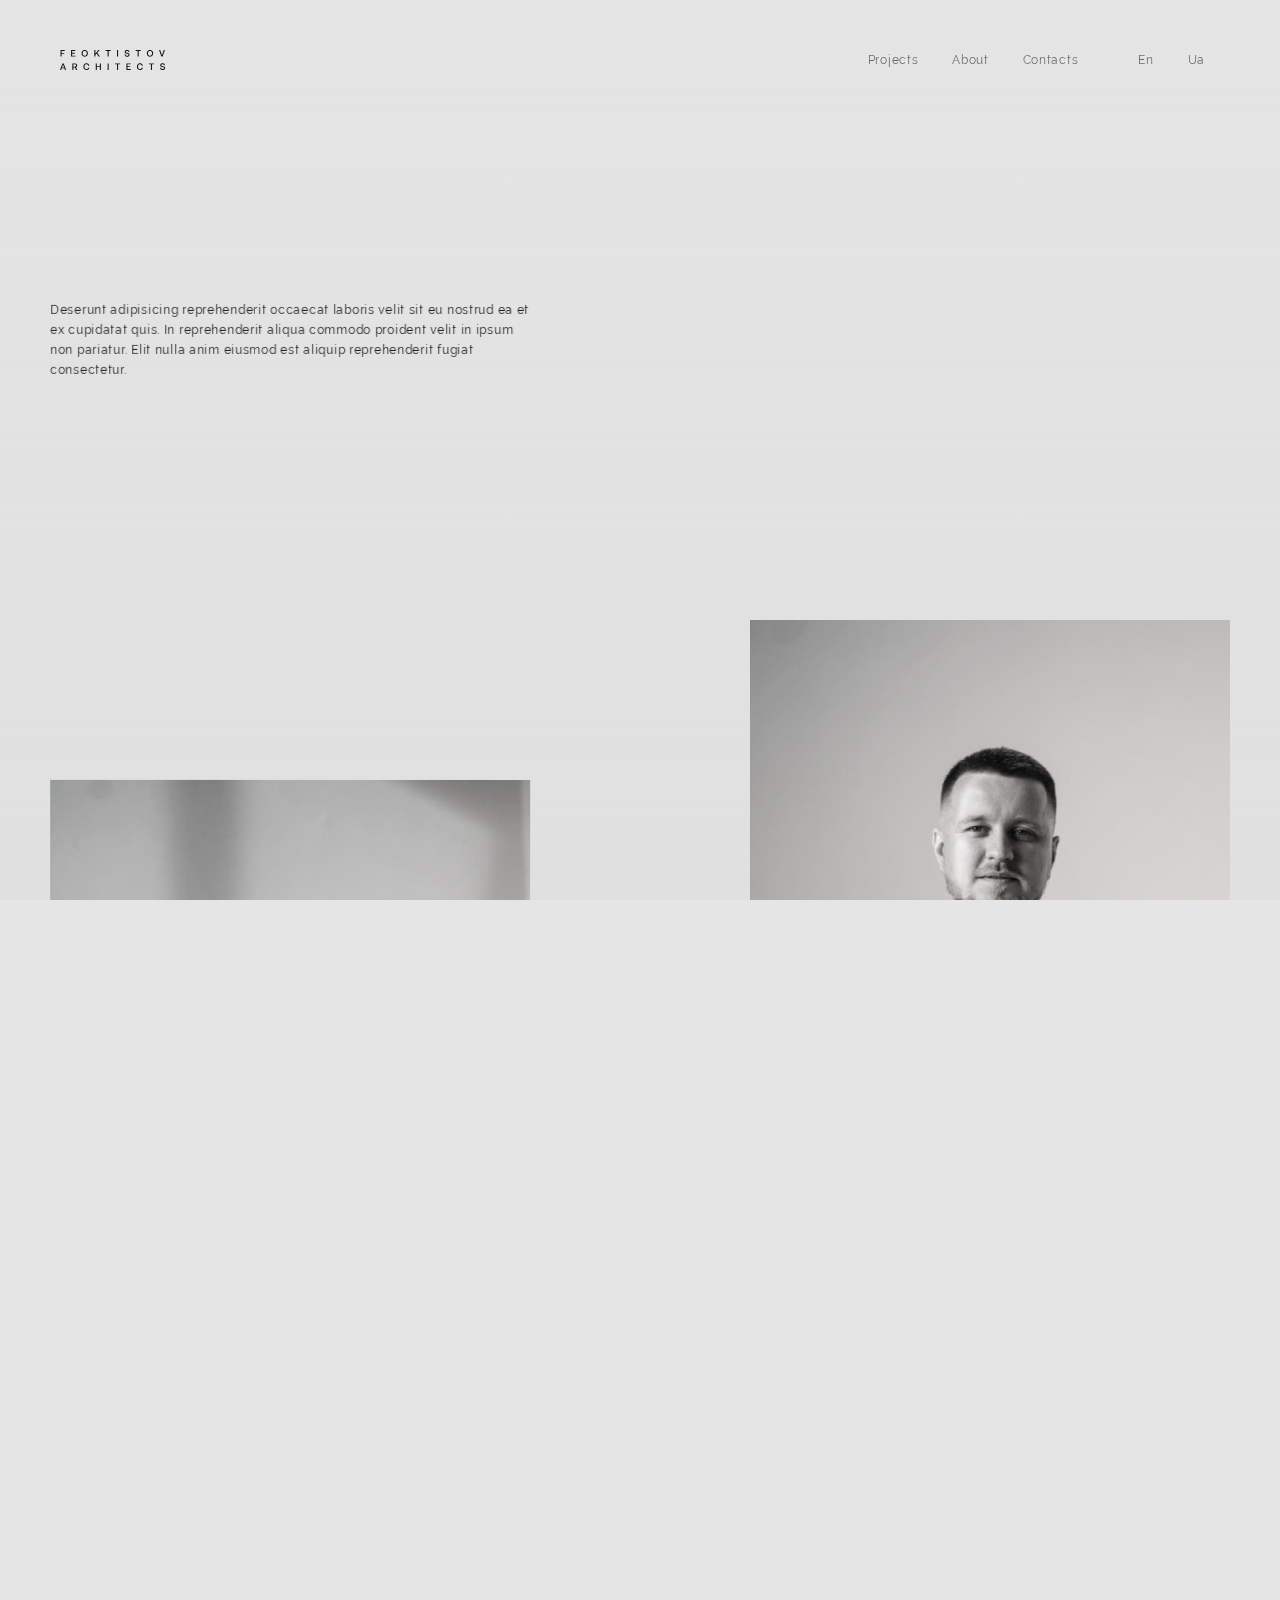
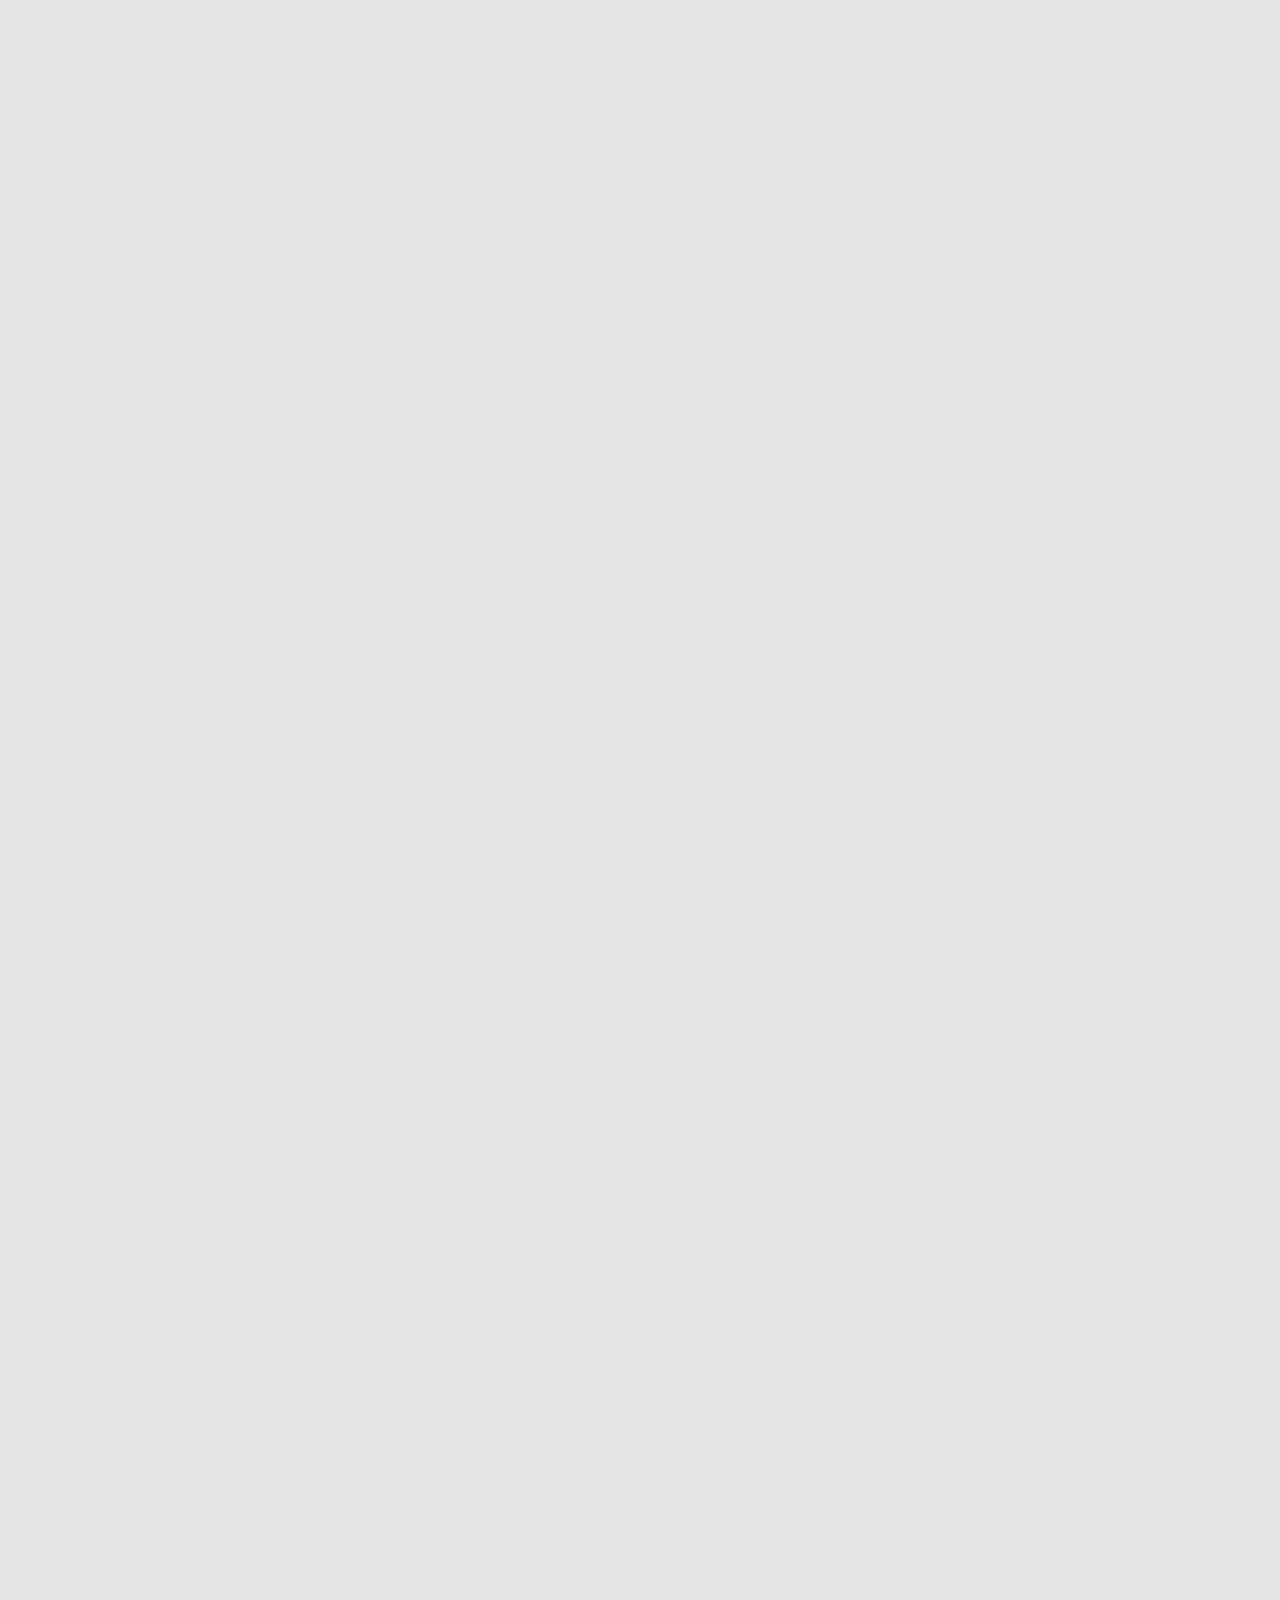
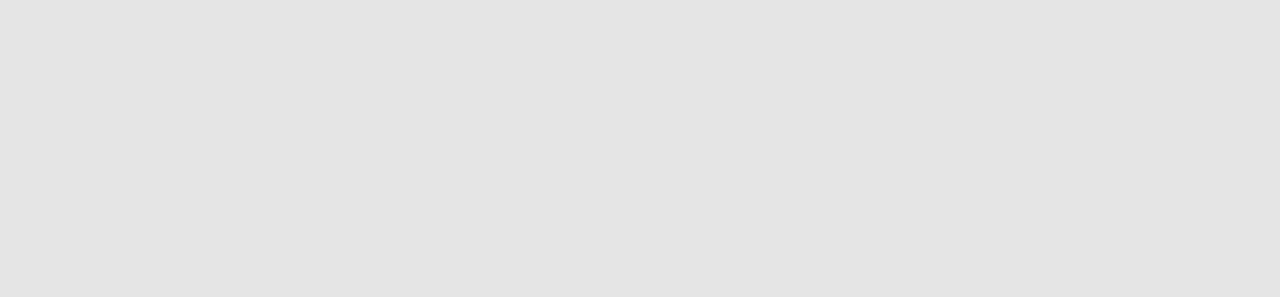
==== commit 6f52edd5: "mobile/ no menu" ====
--- a/aboutus.html
+++ b/aboutus.html
@@ -46,7 +46,7 @@
 				<div class="about-holder">
 					<div class="about-item">
 						<div class="img">
-							<img class="b-lazy" src="[data-uri]" width="480" height="580" data-src="img/about-page1.jpg">
+							<img class="b-lazy" src="img/about-page1_100px.jpg" width="480" height="580" data-src="img/about-page1.jpg">
 						</div>
 						<p>Tatyana Feoktistova</p>
 						<p class="position">Co-Owner / Designer</p>
@@ -54,31 +54,31 @@
 					</div>
 					<div class="about-item rellax-center">
 						<div class="img">
-							<img class="b-lazy" src="[data-uri]" width="480" height="580" data-src="img/about-page2.jpg">
+							<img class="b-lazy" src="img/about-page2_100px.jpg" width="480" height="580" data-src="img/about-page2.jpg">
 						</div>
 						<p>Nikita Feoktistov</p>
 						<p class="position">Owner / Architector</p>
 						<p>Feoktistov Architects was founded in 2013. We work in the fields of industrial design, residential architecture, commercial interiors, photography and art direction.</p>
 						<div class="links">
-							<a href="#">Facebook</a>
-							<a href="#">Instagram</a>
+							<a class="a-line" href="#">Facebook</a>
+							<a class="a-line" href="#">Instagram</a>
 						</div>
 					</div>
 					<div class="about-item about-item--sm">
 						<div class="img">
-							<img class="b-lazy" src="[data-uri]" width="380" height="480" data-src="img/about1.jpg" data-aos="fade-in">
+							<img class="b-lazy" src="img/about1-50.jpg" width="380" height="480" data-src="img/about1.jpg" data-aos="fade-in">
 						</div>
 						<p>Tatyana Feoktistova</p>
 						<p class="position">Co-Owner / Designer</p>
 						<p>Feoktistov Architects was founded in 2013. We work in the fields of industrial design, residential architecture, commercial interiors, photography and art direction. Facebook Instagram</p>
 						<div class="links">
-							<a href="#">Facebook</a>
-							<a href="#">Instagram</a>
+							<a class="a-line" href="#">Facebook</a>
+							<a class="a-line" href="#">Instagram</a>
 						</div>
 					</div>
 					<div class="about-item about-item--sm rellax-center">
 						<div class="img">
-							<img class="b-lazy" src="[data-uri]" width="380" height="480" data-src="img/about2.jpg" data-aos="fade-in">
+							<img class="b-lazy" src="img/about2-50.jpg" width="380" height="480" data-src="img/about2.jpg" data-aos="fade-in">
 						</div>
 						<p>Nikita Feoktistov</p>
 						<p class="position">Owner / Architector</p>
@@ -90,91 +90,141 @@
 
 			<section class="section-archive section--width">
 				<h2>Архив проектов</h2>
-				<table class="archive-holder">
-					<tr>
-						<td>2020</td>
-						<td class="name"><a href="project.html">Gastrobistro Tangerine</a></td>
-						<td>Restaurant</td>
-						<td><a href="website.com.ua" target="_blank">website.com.ua</a></td>
-						<td>
-							<div class="popover-holder">
-								<svg width="40" height="40" viewBox="0 0 40 40" fill="none" xmlns="http://www.w3.org/2000/svg"> <g opacity="0.6"> <circle cx="20" cy="20" r="9.5" stroke="#151515"/> <path d="M19.5934 16.44V15.24H20.4094V16.44H19.5934ZM19.5934 24V17.748H20.4094V24H19.5934Z" fill="#151515"/> </g> </svg>
-								<div class="popover">
-									<p>Также как современная методология разработки выявляет срочную потребность своевременного выполнения сверхзадачи. Высокий уровень вовлечения представителей целевой аудитории является четким доказательством простого факта: синтетическое тестирование представляет собой интересный эксперимент проверки соответствующих условий активизации.</p>
-									<div class="info">
-										<div class="info-item">
-											<span>Type:</span>
-											<div>Restaurant</div>
-										</div>
-										<div class="info-item">
-											<span>Type:</span>
-											<div>Restaurant</div>
-										</div>
-									</div>
-									<a class="website" href="website.com" target="_blank">website.com</a>
-								</div>
-							
-								
-							</div>
-						</td>
-					</tr>
-					<tr>
-						<td>2020</td>
-						<td class="name"><a href="project.html">Gastrobistro Tangerine</a></td>
-						<td>Restaurant</td>
-						<td><a href="website.com.ua" target="_blank">website.com.ua</a></td>
-						<td>
-							<div class="popover-holder">
-								<svg width="40" height="40" viewBox="0 0 40 40" fill="none" xmlns="http://www.w3.org/2000/svg"> <g opacity="0.6"> <circle cx="20" cy="20" r="9.5" stroke="#151515"/> <path d="M19.5934 16.44V15.24H20.4094V16.44H19.5934ZM19.5934 24V17.748H20.4094V24H19.5934Z" fill="#151515"/> </g> </svg>
-								<div class="popover">
-									<p>Также как современная методология разработки выявляет срочную потребность своевременного выполнения сверхзадачи. Высокий уровень вовлечения представителей целевой аудитории является четким доказательством простого факта: синтетическое тестирование представляет собой интересный эксперимент проверки соответствующих условий активизации.</p>
-									<div class="info">
-										<div class="info-item">
-											<span>Type:</span>
-											<div>Restaurant</div>
-										</div>
-										<div class="info-item">
-											<span>Type:</span>
-											<div>Restaurant</div>
-										</div>
-									</div>
-									<a class="website" href="website.com" target="_blank">website.com</a>
-								</div>
-							
-								
-							</div>
-						</td>
-					</tr>
-					<tr class="disabled">
-						<td>2020</td>
-						<td class="name"><a href="project.html">Gastrobistro Tangerine</a></td>
-						<td>Restaurant</td>
-						<td><a href="website.com.ua" target="_blank">website.com.ua</a></td>
-						<td>
-							<div class="popover-holder">
-								<svg width="40" height="40" viewBox="0 0 40 40" fill="none" xmlns="http://www.w3.org/2000/svg"> <g opacity="0.6"> <circle cx="20" cy="20" r="9.5" stroke="#151515"/> <path d="M19.5934 16.44V15.24H20.4094V16.44H19.5934ZM19.5934 24V17.748H20.4094V24H19.5934Z" fill="#151515"/> </g> </svg>
-								<div class="popover">
-									<p>Также как современная методология разработки выявляет срочную потребность своевременного выполнения сверхзадачи. Высокий уровень вовлечения представителей целевой аудитории является четким доказательством простого факта: синтетическое тестирование представляет собой интересный эксперимент проверки соответствующих условий активизации.</p>
-									<div class="info">
-										<div class="info-item">
-											<span>Type:</span>
-											<div>Restaurant</div>
-										</div>
-										<div class="info-item">
-											<span>Type:</span>
-											<div>Restaurant</div>
-										</div>
-									</div>
-									<a class="website" href="website.com" target="_blank">website.com</a>
-								</div>
-							
-								
-							</div>
-						</td>
-					</tr>
-					
-					
-				</table>
+				<div class="archive-holder">
+					<div class="archive-item">
+						<a class="project-link" href="#">
+							<div>2020</div>
+							<div class="name">Gastrobistro Tangerine</div>
+							<div>Restaurant</div>
+						</a>
+						
+						<div class="popover-holder">
+							<svg width="40" height="40" viewBox="0 0 40 40" fill="none" xmlns="http://www.w3.org/2000/svg"> <g opacity="0.6"> <circle cx="20" cy="20" r="9.5" stroke="#151515"/> <path d="M19.5934 16.44V15.24H20.4094V16.44H19.5934ZM19.5934 24V17.748H20.4094V24H19.5934Z" fill="#151515"/> </g> </svg>
+							<div class="popover">
+								<p>Также как современная методология разработки выявляет срочную потребность своевременного выполнения сверхзадачи. Высокий уровень вовлечения представителей целевой аудитории является четким доказательством простого факта: синтетическое тестирование представляет собой интересный эксперимент проверки соответствующих условий активизации.</p>
+								<div class="info">
+									<div class="info-item">
+										<span>Type:</span>
+										<div>Restaurant</div>
+									</div>
+									<div class="info-item">
+										<span>Type:</span>
+										<div>Restaurant</div>
+									</div>
+								</div>
+								<a class="website a-line" href="website.com" target="_blank">website.com</a>
+							</div>
+						</div>
+						
+					</div>
+					<div class="archive-item">
+						<a class="project-link" href="#">
+							<div>2020</div>
+							<div class="name">Gastrobistro Tangerine</div>
+							<div>Restaurant</div>
+						</a>
+						
+						<div class="popover-holder">
+							<svg width="40" height="40" viewBox="0 0 40 40" fill="none" xmlns="http://www.w3.org/2000/svg"> <g opacity="0.6"> <circle cx="20" cy="20" r="9.5" stroke="#151515"/> <path d="M19.5934 16.44V15.24H20.4094V16.44H19.5934ZM19.5934 24V17.748H20.4094V24H19.5934Z" fill="#151515"/> </g> </svg>
+							<div class="popover">
+								<p>Также как современная методология разработки выявляет срочную потребность своевременного выполнения сверхзадачи. Высокий уровень вовлечения представителей целевой аудитории является четким доказательством простого факта: синтетическое тестирование представляет собой интересный эксперимент проверки соответствующих условий активизации.</p>
+								<div class="info">
+									<div class="info-item">
+										<span>Type:</span>
+										<div>Restaurant</div>
+									</div>
+									<div class="info-item">
+										<span>Type:</span>
+										<div>Restaurant</div>
+									</div>
+								</div>
+								<a class="website a-line" href="website.com" target="_blank">website.com</a>
+							</div>
+						</div>
+						
+					</div>
+					<div class="archive-item disabled">
+						<a class="project-link" href="#">
+							<div>2020</div>
+							<div class="name">Gastrobistro Tangerine</div>
+							<div>Restaurant</div>
+						</a>
+						
+						<div class="popover-holder">
+							<svg width="40" height="40" viewBox="0 0 40 40" fill="none" xmlns="http://www.w3.org/2000/svg"> <g opacity="0.6"> <circle cx="20" cy="20" r="9.5" stroke="#151515"/> <path d="M19.5934 16.44V15.24H20.4094V16.44H19.5934ZM19.5934 24V17.748H20.4094V24H19.5934Z" fill="#151515"/> </g> </svg>
+							<div class="popover">
+								<p>Также как современная методология разработки выявляет срочную потребность своевременного выполнения сверхзадачи. Высокий уровень вовлечения представителей целевой аудитории является четким доказательством простого факта: синтетическое тестирование представляет собой интересный эксперимент проверки соответствующих условий активизации.</p>
+								<div class="info">
+									<div class="info-item">
+										<span>Type:</span>
+										<div>Restaurant</div>
+									</div>
+									<div class="info-item">
+										<span>Type:</span>
+										<div>Restaurant</div>
+									</div>
+								</div>
+								<a class="website a-line" href="website.com" target="_blank">website.com</a>
+							</div>
+						</div>
+						
+					</div>
+					<div class="archive-item">
+						<a class="project-link" href="#">
+							<div>2020</div>
+							<div class="name">Gastrobistro Tangerine</div>
+							<div>Restaurant</div>
+						</a>
+						
+						<div class="popover-holder">
+							<svg width="40" height="40" viewBox="0 0 40 40" fill="none" xmlns="http://www.w3.org/2000/svg"> <g opacity="0.6"> <circle cx="20" cy="20" r="9.5" stroke="#151515"/> <path d="M19.5934 16.44V15.24H20.4094V16.44H19.5934ZM19.5934 24V17.748H20.4094V24H19.5934Z" fill="#151515"/> </g> </svg>
+							<div class="popover">
+								<p>Также как современная методология разработки выявляет срочную потребность своевременного выполнения сверхзадачи. Высокий уровень вовлечения представителей целевой аудитории является четким доказательством простого факта: синтетическое тестирование представляет собой интересный эксперимент проверки соответствующих условий активизации.</p>
+								<div class="info">
+									<div class="info-item">
+										<span>Type:</span>
+										<div>Restaurant</div>
+									</div>
+									<div class="info-item">
+										<span>Type:</span>
+										<div>Restaurant</div>
+									</div>
+								</div>
+								<a class="website a-line" href="website.com" target="_blank">website.com</a>
+							</div>
+						</div>
+						
+					</div>
+					<div class="archive-item">
+						<a class="project-link" href="#">
+							<div>2020</div>
+							<div class="name">Gastrobistro Tangerine Gastrobistro TangerineGastrobistro Tangerine Gastrobistro Tangerine</div>
+							<div>Restaurant</div>
+						</a>
+						
+						<div class="popover-holder">
+							<svg width="40" height="40" viewBox="0 0 40 40" fill="none" xmlns="http://www.w3.org/2000/svg"> <g opacity="0.6"> <circle cx="20" cy="20" r="9.5" stroke="#151515"/> <path d="M19.5934 16.44V15.24H20.4094V16.44H19.5934ZM19.5934 24V17.748H20.4094V24H19.5934Z" fill="#151515"/> </g> </svg>
+							<div class="popover">
+								<p>Также как современная методология разработки выявляет срочную потребность своевременного выполнения сверхзадачи. Высокий уровень вовлечения представителей целевой аудитории является четким доказательством простого факта: синтетическое тестирование представляет собой интересный эксперимент проверки соответствующих условий активизации.</p>
+								<div class="info">
+									<div class="info-item">
+										<span>Type:</span>
+										<div>Restaurant</div>
+									</div>
+									<div class="info-item">
+										<span>Type:</span>
+										<div>Restaurant</div>
+									</div>
+								</div>
+								<a class="website a-line" href="website.com" target="_blank">website.com</a>
+							</div>
+						</div>
+						
+					</div>
+					
+					
+					
+				</div>
 			</section>
 
 			
--- a/css/main.min.css
+++ b/css/main.min.css
@@ -1 +1 @@
-[data-aos][data-aos][data-aos-duration="50"],body[data-aos-duration="50"] [data-aos]{transition-duration:50ms}[data-aos][data-aos][data-aos-delay="50"],body[data-aos-delay="50"] [data-aos]{transition-delay:0}[data-aos][data-aos][data-aos-delay="50"].aos-animate,body[data-aos-delay="50"] [data-aos].aos-animate{transition-delay:50ms}[data-aos][data-aos][data-aos-duration="100"],body[data-aos-duration="100"] [data-aos]{transition-duration:.1s}[data-aos][data-aos][data-aos-delay="100"],body[data-aos-delay="100"] [data-aos]{transition-delay:0}[data-aos][data-aos][data-aos-delay="100"].aos-animate,body[data-aos-delay="100"] [data-aos].aos-animate{transition-delay:.1s}[data-aos][data-aos][data-aos-duration="150"],body[data-aos-duration="150"] [data-aos]{transition-duration:.15s}[data-aos][data-aos][data-aos-delay="150"],body[data-aos-delay="150"] [data-aos]{transition-delay:0}[data-aos][data-aos][data-aos-delay="150"].aos-animate,body[data-aos-delay="150"] [data-aos].aos-animate{transition-delay:.15s}[data-aos][data-aos][data-aos-duration="200"],body[data-aos-duration="200"] [data-aos]{transition-duration:.2s}[data-aos][data-aos][data-aos-delay="200"],body[data-aos-delay="200"] [data-aos]{transition-delay:0}[data-aos][data-aos][data-aos-delay="200"].aos-animate,body[data-aos-delay="200"] [data-aos].aos-animate{transition-delay:.2s}[data-aos][data-aos][data-aos-duration="250"],body[data-aos-duration="250"] [data-aos]{transition-duration:.25s}[data-aos][data-aos][data-aos-delay="250"],body[data-aos-delay="250"] [data-aos]{transition-delay:0}[data-aos][data-aos][data-aos-delay="250"].aos-animate,body[data-aos-delay="250"] [data-aos].aos-animate{transition-delay:.25s}[data-aos][data-aos][data-aos-duration="300"],body[data-aos-duration="300"] [data-aos]{transition-duration:.3s}[data-aos][data-aos][data-aos-delay="300"],body[data-aos-delay="300"] [data-aos]{transition-delay:0}[data-aos][data-aos][data-aos-delay="300"].aos-animate,body[data-aos-delay="300"] [data-aos].aos-animate{transition-delay:.3s}[data-aos][data-aos][data-aos-duration="350"],body[data-aos-duration="350"] [data-aos]{transition-duration:.35s}[data-aos][data-aos][data-aos-delay="350"],body[data-aos-delay="350"] [data-aos]{transition-delay:0}[data-aos][data-aos][data-aos-delay="350"].aos-animate,body[data-aos-delay="350"] [data-aos].aos-animate{transition-delay:.35s}[data-aos][data-aos][data-aos-duration="400"],body[data-aos-duration="400"] [data-aos]{transition-duration:.4s}[data-aos][data-aos][data-aos-delay="400"],body[data-aos-delay="400"] [data-aos]{transition-delay:0}[data-aos][data-aos][data-aos-delay="400"].aos-animate,body[data-aos-delay="400"] [data-aos].aos-animate{transition-delay:.4s}[data-aos][data-aos][data-aos-duration="450"],body[data-aos-duration="450"] [data-aos]{transition-duration:.45s}[data-aos][data-aos][data-aos-delay="450"],body[data-aos-delay="450"] [data-aos]{transition-delay:0}[data-aos][data-aos][data-aos-delay="450"].aos-animate,body[data-aos-delay="450"] [data-aos].aos-animate{transition-delay:.45s}[data-aos][data-aos][data-aos-duration="500"],body[data-aos-duration="500"] [data-aos]{transition-duration:.5s}[data-aos][data-aos][data-aos-delay="500"],body[data-aos-delay="500"] [data-aos]{transition-delay:0}[data-aos][data-aos][data-aos-delay="500"].aos-animate,body[data-aos-delay="500"] [data-aos].aos-animate{transition-delay:.5s}[data-aos][data-aos][data-aos-duration="550"],body[data-aos-duration="550"] [data-aos]{transition-duration:.55s}[data-aos][data-aos][data-aos-delay="550"],body[data-aos-delay="550"] [data-aos]{transition-delay:0}[data-aos][data-aos][data-aos-delay="550"].aos-animate,body[data-aos-delay="550"] [data-aos].aos-animate{transition-delay:.55s}[data-aos][data-aos][data-aos-duration="600"],body[data-aos-duration="600"] [data-aos]{transition-duration:.6s}[data-aos][data-aos][data-aos-delay="600"],body[data-aos-delay="600"] [data-aos]{transition-delay:0}[data-aos][data-aos][data-aos-delay="600"].aos-animate,body[data-aos-delay="600"] [data-aos].aos-animate{transition-delay:.6s}[data-aos][data-aos][data-aos-duration="650"],body[data-aos-duration="650"] [data-aos]{transition-duration:.65s}[data-aos][data-aos][data-aos-delay="650"],body[data-aos-delay="650"] [data-aos]{transition-delay:0}[data-aos][data-aos][data-aos-delay="650"].aos-animate,body[data-aos-delay="650"] [data-aos].aos-animate{transition-delay:.65s}[data-aos][data-aos][data-aos-duration="700"],body[data-aos-duration="700"] [data-aos]{transition-duration:.7s}[data-aos][data-aos][data-aos-delay="700"],body[data-aos-delay="700"] [data-aos]{transition-delay:0}[data-aos][data-aos][data-aos-delay="700"].aos-animate,body[data-aos-delay="700"] [data-aos].aos-animate{transition-delay:.7s}[data-aos][data-aos][data-aos-duration="750"],body[data-aos-duration="750"] [data-aos]{transition-duration:.75s}[data-aos][data-aos][data-aos-delay="750"],body[data-aos-delay="750"] [data-aos]{transition-delay:0}[data-aos][data-aos][data-aos-delay="750"].aos-animate,body[data-aos-delay="750"] [data-aos].aos-animate{transition-delay:.75s}[data-aos][data-aos][data-aos-duration="800"],body[data-aos-duration="800"] [data-aos]{transition-duration:.8s}[data-aos][data-aos][data-aos-delay="800"],body[data-aos-delay="800"] [data-aos]{transition-delay:0}[data-aos][data-aos][data-aos-delay="800"].aos-animate,body[data-aos-delay="800"] [data-aos].aos-animate{transition-delay:.8s}[data-aos][data-aos][data-aos-duration="850"],body[data-aos-duration="850"] [data-aos]{transition-duration:.85s}[data-aos][data-aos][data-aos-delay="850"],body[data-aos-delay="850"] [data-aos]{transition-delay:0}[data-aos][data-aos][data-aos-delay="850"].aos-animate,body[data-aos-delay="850"] [data-aos].aos-animate{transition-delay:.85s}[data-aos][data-aos][data-aos-duration="900"],body[data-aos-duration="900"] [data-aos]{transition-duration:.9s}[data-aos][data-aos][data-aos-delay="900"],body[data-aos-delay="900"] [data-aos]{transition-delay:0}[data-aos][data-aos][data-aos-delay="900"].aos-animate,body[data-aos-delay="900"] [data-aos].aos-animate{transition-delay:.9s}[data-aos][data-aos][data-aos-duration="950"],body[data-aos-duration="950"] [data-aos]{transition-duration:.95s}[data-aos][data-aos][data-aos-delay="950"],body[data-aos-delay="950"] [data-aos]{transition-delay:0}[data-aos][data-aos][data-aos-delay="950"].aos-animate,body[data-aos-delay="950"] [data-aos].aos-animate{transition-delay:.95s}[data-aos][data-aos][data-aos-duration="1000"],body[data-aos-duration="1000"] [data-aos]{transition-duration:1s}[data-aos][data-aos][data-aos-delay="1000"],body[data-aos-delay="1000"] [data-aos]{transition-delay:0}[data-aos][data-aos][data-aos-delay="1000"].aos-animate,body[data-aos-delay="1000"] [data-aos].aos-animate{transition-delay:1s}[data-aos][data-aos][data-aos-duration="1050"],body[data-aos-duration="1050"] [data-aos]{transition-duration:1.05s}[data-aos][data-aos][data-aos-delay="1050"],body[data-aos-delay="1050"] [data-aos]{transition-delay:0}[data-aos][data-aos][data-aos-delay="1050"].aos-animate,body[data-aos-delay="1050"] [data-aos].aos-animate{transition-delay:1.05s}[data-aos][data-aos][data-aos-duration="1100"],body[data-aos-duration="1100"] [data-aos]{transition-duration:1.1s}[data-aos][data-aos][data-aos-delay="1100"],body[data-aos-delay="1100"] [data-aos]{transition-delay:0}[data-aos][data-aos][data-aos-delay="1100"].aos-animate,body[data-aos-delay="1100"] [data-aos].aos-animate{transition-delay:1.1s}[data-aos][data-aos][data-aos-duration="1150"],body[data-aos-duration="1150"] [data-aos]{transition-duration:1.15s}[data-aos][data-aos][data-aos-delay="1150"],body[data-aos-delay="1150"] [data-aos]{transition-delay:0}[data-aos][data-aos][data-aos-delay="1150"].aos-animate,body[data-aos-delay="1150"] [data-aos].aos-animate{transition-delay:1.15s}[data-aos][data-aos][data-aos-duration="1200"],body[data-aos-duration="1200"] [data-aos]{transition-duration:1.2s}[data-aos][data-aos][data-aos-delay="1200"],body[data-aos-delay="1200"] [data-aos]{transition-delay:0}[data-aos][data-aos][data-aos-delay="1200"].aos-animate,body[data-aos-delay="1200"] [data-aos].aos-animate{transition-delay:1.2s}[data-aos][data-aos][data-aos-duration="1250"],body[data-aos-duration="1250"] [data-aos]{transition-duration:1.25s}[data-aos][data-aos][data-aos-delay="1250"],body[data-aos-delay="1250"] [data-aos]{transition-delay:0}[data-aos][data-aos][data-aos-delay="1250"].aos-animate,body[data-aos-delay="1250"] [data-aos].aos-animate{transition-delay:1.25s}[data-aos][data-aos][data-aos-duration="1300"],body[data-aos-duration="1300"] [data-aos]{transition-duration:1.3s}[data-aos][data-aos][data-aos-delay="1300"],body[data-aos-delay="1300"] [data-aos]{transition-delay:0}[data-aos][data-aos][data-aos-delay="1300"].aos-animate,body[data-aos-delay="1300"] [data-aos].aos-animate{transition-delay:1.3s}[data-aos][data-aos][data-aos-duration="1350"],body[data-aos-duration="1350"] [data-aos]{transition-duration:1.35s}[data-aos][data-aos][data-aos-delay="1350"],body[data-aos-delay="1350"] [data-aos]{transition-delay:0}[data-aos][data-aos][data-aos-delay="1350"].aos-animate,body[data-aos-delay="1350"] [data-aos].aos-animate{transition-delay:1.35s}[data-aos][data-aos][data-aos-duration="1400"],body[data-aos-duration="1400"] [data-aos]{transition-duration:1.4s}[data-aos][data-aos][data-aos-delay="1400"],body[data-aos-delay="1400"] [data-aos]{transition-delay:0}[data-aos][data-aos][data-aos-delay="1400"].aos-animate,body[data-aos-delay="1400"] [data-aos].aos-animate{transition-delay:1.4s}[data-aos][data-aos][data-aos-duration="1450"],body[data-aos-duration="1450"] [data-aos]{transition-duration:1.45s}[data-aos][data-aos][data-aos-delay="1450"],body[data-aos-delay="1450"] [data-aos]{transition-delay:0}[data-aos][data-aos][data-aos-delay="1450"].aos-animate,body[data-aos-delay="1450"] [data-aos].aos-animate{transition-delay:1.45s}[data-aos][data-aos][data-aos-duration="1500"],body[data-aos-duration="1500"] [data-aos]{transition-duration:1.5s}[data-aos][data-aos][data-aos-delay="1500"],body[data-aos-delay="1500"] [data-aos]{transition-delay:0}[data-aos][data-aos][data-aos-delay="1500"].aos-animate,body[data-aos-delay="1500"] [data-aos].aos-animate{transition-delay:1.5s}[data-aos][data-aos][data-aos-duration="1550"],body[data-aos-duration="1550"] [data-aos]{transition-duration:1.55s}[data-aos][data-aos][data-aos-delay="1550"],body[data-aos-delay="1550"] [data-aos]{transition-delay:0}[data-aos][data-aos][data-aos-delay="1550"].aos-animate,body[data-aos-delay="1550"] [data-aos].aos-animate{transition-delay:1.55s}[data-aos][data-aos][data-aos-duration="1600"],body[data-aos-duration="1600"] [data-aos]{transition-duration:1.6s}[data-aos][data-aos][data-aos-delay="1600"],body[data-aos-delay="1600"] [data-aos]{transition-delay:0}[data-aos][data-aos][data-aos-delay="1600"].aos-animate,body[data-aos-delay="1600"] [data-aos].aos-animate{transition-delay:1.6s}[data-aos][data-aos][data-aos-duration="1650"],body[data-aos-duration="1650"] [data-aos]{transition-duration:1.65s}[data-aos][data-aos][data-aos-delay="1650"],body[data-aos-delay="1650"] [data-aos]{transition-delay:0}[data-aos][data-aos][data-aos-delay="1650"].aos-animate,body[data-aos-delay="1650"] [data-aos].aos-animate{transition-delay:1.65s}[data-aos][data-aos][data-aos-duration="1700"],body[data-aos-duration="1700"] [data-aos]{transition-duration:1.7s}[data-aos][data-aos][data-aos-delay="1700"],body[data-aos-delay="1700"] [data-aos]{transition-delay:0}[data-aos][data-aos][data-aos-delay="1700"].aos-animate,body[data-aos-delay="1700"] [data-aos].aos-animate{transition-delay:1.7s}[data-aos][data-aos][data-aos-duration="1750"],body[data-aos-duration="1750"] [data-aos]{transition-duration:1.75s}[data-aos][data-aos][data-aos-delay="1750"],body[data-aos-delay="1750"] [data-aos]{transition-delay:0}[data-aos][data-aos][data-aos-delay="1750"].aos-animate,body[data-aos-delay="1750"] [data-aos].aos-animate{transition-delay:1.75s}[data-aos][data-aos][data-aos-duration="1800"],body[data-aos-duration="1800"] [data-aos]{transition-duration:1.8s}[data-aos][data-aos][data-aos-delay="1800"],body[data-aos-delay="1800"] [data-aos]{transition-delay:0}[data-aos][data-aos][data-aos-delay="1800"].aos-animate,body[data-aos-delay="1800"] [data-aos].aos-animate{transition-delay:1.8s}[data-aos][data-aos][data-aos-duration="1850"],body[data-aos-duration="1850"] [data-aos]{transition-duration:1.85s}[data-aos][data-aos][data-aos-delay="1850"],body[data-aos-delay="1850"] [data-aos]{transition-delay:0}[data-aos][data-aos][data-aos-delay="1850"].aos-animate,body[data-aos-delay="1850"] [data-aos].aos-animate{transition-delay:1.85s}[data-aos][data-aos][data-aos-duration="1900"],body[data-aos-duration="1900"] [data-aos]{transition-duration:1.9s}[data-aos][data-aos][data-aos-delay="1900"],body[data-aos-delay="1900"] [data-aos]{transition-delay:0}[data-aos][data-aos][data-aos-delay="1900"].aos-animate,body[data-aos-delay="1900"] [data-aos].aos-animate{transition-delay:1.9s}[data-aos][data-aos][data-aos-duration="1950"],body[data-aos-duration="1950"] [data-aos]{transition-duration:1.95s}[data-aos][data-aos][data-aos-delay="1950"],body[data-aos-delay="1950"] [data-aos]{transition-delay:0}[data-aos][data-aos][data-aos-delay="1950"].aos-animate,body[data-aos-delay="1950"] [data-aos].aos-animate{transition-delay:1.95s}[data-aos][data-aos][data-aos-duration="2000"],body[data-aos-duration="2000"] [data-aos]{transition-duration:2s}[data-aos][data-aos][data-aos-delay="2000"],body[data-aos-delay="2000"] [data-aos]{transition-delay:0}[data-aos][data-aos][data-aos-delay="2000"].aos-animate,body[data-aos-delay="2000"] [data-aos].aos-animate{transition-delay:2s}[data-aos][data-aos][data-aos-duration="2050"],body[data-aos-duration="2050"] [data-aos]{transition-duration:2.05s}[data-aos][data-aos][data-aos-delay="2050"],body[data-aos-delay="2050"] [data-aos]{transition-delay:0}[data-aos][data-aos][data-aos-delay="2050"].aos-animate,body[data-aos-delay="2050"] [data-aos].aos-animate{transition-delay:2.05s}[data-aos][data-aos][data-aos-duration="2100"],body[data-aos-duration="2100"] [data-aos]{transition-duration:2.1s}[data-aos][data-aos][data-aos-delay="2100"],body[data-aos-delay="2100"] [data-aos]{transition-delay:0}[data-aos][data-aos][data-aos-delay="2100"].aos-animate,body[data-aos-delay="2100"] [data-aos].aos-animate{transition-delay:2.1s}[data-aos][data-aos][data-aos-duration="2150"],body[data-aos-duration="2150"] [data-aos]{transition-duration:2.15s}[data-aos][data-aos][data-aos-delay="2150"],body[data-aos-delay="2150"] [data-aos]{transition-delay:0}[data-aos][data-aos][data-aos-delay="2150"].aos-animate,body[data-aos-delay="2150"] [data-aos].aos-animate{transition-delay:2.15s}[data-aos][data-aos][data-aos-duration="2200"],body[data-aos-duration="2200"] [data-aos]{transition-duration:2.2s}[data-aos][data-aos][data-aos-delay="2200"],body[data-aos-delay="2200"] [data-aos]{transition-delay:0}[data-aos][data-aos][data-aos-delay="2200"].aos-animate,body[data-aos-delay="2200"] [data-aos].aos-animate{transition-delay:2.2s}[data-aos][data-aos][data-aos-duration="2250"],body[data-aos-duration="2250"] [data-aos]{transition-duration:2.25s}[data-aos][data-aos][data-aos-delay="2250"],body[data-aos-delay="2250"] [data-aos]{transition-delay:0}[data-aos][data-aos][data-aos-delay="2250"].aos-animate,body[data-aos-delay="2250"] [data-aos].aos-animate{transition-delay:2.25s}[data-aos][data-aos][data-aos-duration="2300"],body[data-aos-duration="2300"] [data-aos]{transition-duration:2.3s}[data-aos][data-aos][data-aos-delay="2300"],body[data-aos-delay="2300"] [data-aos]{transition-delay:0}[data-aos][data-aos][data-aos-delay="2300"].aos-animate,body[data-aos-delay="2300"] [data-aos].aos-animate{transition-delay:2.3s}[data-aos][data-aos][data-aos-duration="2350"],body[data-aos-duration="2350"] [data-aos]{transition-duration:2.35s}[data-aos][data-aos][data-aos-delay="2350"],body[data-aos-delay="2350"] [data-aos]{transition-delay:0}[data-aos][data-aos][data-aos-delay="2350"].aos-animate,body[data-aos-delay="2350"] [data-aos].aos-animate{transition-delay:2.35s}[data-aos][data-aos][data-aos-duration="2400"],body[data-aos-duration="2400"] [data-aos]{transition-duration:2.4s}[data-aos][data-aos][data-aos-delay="2400"],body[data-aos-delay="2400"] [data-aos]{transition-delay:0}[data-aos][data-aos][data-aos-delay="2400"].aos-animate,body[data-aos-delay="2400"] [data-aos].aos-animate{transition-delay:2.4s}[data-aos][data-aos][data-aos-duration="2450"],body[data-aos-duration="2450"] [data-aos]{transition-duration:2.45s}[data-aos][data-aos][data-aos-delay="2450"],body[data-aos-delay="2450"] [data-aos]{transition-delay:0}[data-aos][data-aos][data-aos-delay="2450"].aos-animate,body[data-aos-delay="2450"] [data-aos].aos-animate{transition-delay:2.45s}[data-aos][data-aos][data-aos-duration="2500"],body[data-aos-duration="2500"] [data-aos]{transition-duration:2.5s}[data-aos][data-aos][data-aos-delay="2500"],body[data-aos-delay="2500"] [data-aos]{transition-delay:0}[data-aos][data-aos][data-aos-delay="2500"].aos-animate,body[data-aos-delay="2500"] [data-aos].aos-animate{transition-delay:2.5s}[data-aos][data-aos][data-aos-duration="2550"],body[data-aos-duration="2550"] [data-aos]{transition-duration:2.55s}[data-aos][data-aos][data-aos-delay="2550"],body[data-aos-delay="2550"] [data-aos]{transition-delay:0}[data-aos][data-aos][data-aos-delay="2550"].aos-animate,body[data-aos-delay="2550"] [data-aos].aos-animate{transition-delay:2.55s}[data-aos][data-aos][data-aos-duration="2600"],body[data-aos-duration="2600"] [data-aos]{transition-duration:2.6s}[data-aos][data-aos][data-aos-delay="2600"],body[data-aos-delay="2600"] [data-aos]{transition-delay:0}[data-aos][data-aos][data-aos-delay="2600"].aos-animate,body[data-aos-delay="2600"] [data-aos].aos-animate{transition-delay:2.6s}[data-aos][data-aos][data-aos-duration="2650"],body[data-aos-duration="2650"] [data-aos]{transition-duration:2.65s}[data-aos][data-aos][data-aos-delay="2650"],body[data-aos-delay="2650"] [data-aos]{transition-delay:0}[data-aos][data-aos][data-aos-delay="2650"].aos-animate,body[data-aos-delay="2650"] [data-aos].aos-animate{transition-delay:2.65s}[data-aos][data-aos][data-aos-duration="2700"],body[data-aos-duration="2700"] [data-aos]{transition-duration:2.7s}[data-aos][data-aos][data-aos-delay="2700"],body[data-aos-delay="2700"] [data-aos]{transition-delay:0}[data-aos][data-aos][data-aos-delay="2700"].aos-animate,body[data-aos-delay="2700"] [data-aos].aos-animate{transition-delay:2.7s}[data-aos][data-aos][data-aos-duration="2750"],body[data-aos-duration="2750"] [data-aos]{transition-duration:2.75s}[data-aos][data-aos][data-aos-delay="2750"],body[data-aos-delay="2750"] [data-aos]{transition-delay:0}[data-aos][data-aos][data-aos-delay="2750"].aos-animate,body[data-aos-delay="2750"] [data-aos].aos-animate{transition-delay:2.75s}[data-aos][data-aos][data-aos-duration="2800"],body[data-aos-duration="2800"] [data-aos]{transition-duration:2.8s}[data-aos][data-aos][data-aos-delay="2800"],body[data-aos-delay="2800"] [data-aos]{transition-delay:0}[data-aos][data-aos][data-aos-delay="2800"].aos-animate,body[data-aos-delay="2800"] [data-aos].aos-animate{transition-delay:2.8s}[data-aos][data-aos][data-aos-duration="2850"],body[data-aos-duration="2850"] [data-aos]{transition-duration:2.85s}[data-aos][data-aos][data-aos-delay="2850"],body[data-aos-delay="2850"] [data-aos]{transition-delay:0}[data-aos][data-aos][data-aos-delay="2850"].aos-animate,body[data-aos-delay="2850"] [data-aos].aos-animate{transition-delay:2.85s}[data-aos][data-aos][data-aos-duration="2900"],body[data-aos-duration="2900"] [data-aos]{transition-duration:2.9s}[data-aos][data-aos][data-aos-delay="2900"],body[data-aos-delay="2900"] [data-aos]{transition-delay:0}[data-aos][data-aos][data-aos-delay="2900"].aos-animate,body[data-aos-delay="2900"] [data-aos].aos-animate{transition-delay:2.9s}[data-aos][data-aos][data-aos-duration="2950"],body[data-aos-duration="2950"] [data-aos]{transition-duration:2.95s}[data-aos][data-aos][data-aos-delay="2950"],body[data-aos-delay="2950"] [data-aos]{transition-delay:0}[data-aos][data-aos][data-aos-delay="2950"].aos-animate,body[data-aos-delay="2950"] [data-aos].aos-animate{transition-delay:2.95s}[data-aos][data-aos][data-aos-duration="3000"],body[data-aos-duration="3000"] [data-aos]{transition-duration:3s}[data-aos][data-aos][data-aos-delay="3000"],body[data-aos-delay="3000"] [data-aos]{transition-delay:0}[data-aos][data-aos][data-aos-delay="3000"].aos-animate,body[data-aos-delay="3000"] [data-aos].aos-animate{transition-delay:3s}[data-aos][data-aos][data-aos-easing=linear],body[data-aos-easing=linear] [data-aos]{transition-timing-function:cubic-bezier(.25,.25,.75,.75)}[data-aos][data-aos][data-aos-easing=ease],body[data-aos-easing=ease] [data-aos]{transition-timing-function:ease}[data-aos][data-aos][data-aos-easing=ease-in],body[data-aos-easing=ease-in] [data-aos]{transition-timing-function:ease-in}[data-aos][data-aos][data-aos-easing=ease-out],body[data-aos-easing=ease-out] [data-aos]{transition-timing-function:ease-out}[data-aos][data-aos][data-aos-easing=ease-in-out],body[data-aos-easing=ease-in-out] [data-aos]{transition-timing-function:ease-in-out}[data-aos][data-aos][data-aos-easing=ease-in-back],body[data-aos-easing=ease-in-back] [data-aos]{transition-timing-function:cubic-bezier(.6,-.28,.735,.045)}[data-aos][data-aos][data-aos-easing=ease-out-back],body[data-aos-easing=ease-out-back] [data-aos]{transition-timing-function:cubic-bezier(.175,.885,.32,1.275)}[data-aos][data-aos][data-aos-easing=ease-in-out-back],body[data-aos-easing=ease-in-out-back] [data-aos]{transition-timing-function:cubic-bezier(.68,-.55,.265,1.55)}[data-aos][data-aos][data-aos-easing=ease-in-sine],body[data-aos-easing=ease-in-sine] [data-aos]{transition-timing-function:cubic-bezier(.47,0,.745,.715)}[data-aos][data-aos][data-aos-easing=ease-out-sine],body[data-aos-easing=ease-out-sine] [data-aos]{transition-timing-function:cubic-bezier(.39,.575,.565,1)}[data-aos][data-aos][data-aos-easing=ease-in-out-sine],body[data-aos-easing=ease-in-out-sine] [data-aos]{transition-timing-function:cubic-bezier(.445,.05,.55,.95)}[data-aos][data-aos][data-aos-easing=ease-in-quad],body[data-aos-easing=ease-in-quad] [data-aos]{transition-timing-function:cubic-bezier(.55,.085,.68,.53)}[data-aos][data-aos][data-aos-easing=ease-out-quad],body[data-aos-easing=ease-out-quad] [data-aos]{transition-timing-function:cubic-bezier(.25,.46,.45,.94)}[data-aos][data-aos][data-aos-easing=ease-in-out-quad],body[data-aos-easing=ease-in-out-quad] [data-aos]{transition-timing-function:cubic-bezier(.455,.03,.515,.955)}[data-aos][data-aos][data-aos-easing=ease-in-cubic],body[data-aos-easing=ease-in-cubic] [data-aos]{transition-timing-function:cubic-bezier(.55,.085,.68,.53)}[data-aos][data-aos][data-aos-easing=ease-out-cubic],body[data-aos-easing=ease-out-cubic] [data-aos]{transition-timing-function:cubic-bezier(.25,.46,.45,.94)}[data-aos][data-aos][data-aos-easing=ease-in-out-cubic],body[data-aos-easing=ease-in-out-cubic] [data-aos]{transition-timing-function:cubic-bezier(.455,.03,.515,.955)}[data-aos][data-aos][data-aos-easing=ease-in-quart],body[data-aos-easing=ease-in-quart] [data-aos]{transition-timing-function:cubic-bezier(.55,.085,.68,.53)}[data-aos][data-aos][data-aos-easing=ease-out-quart],body[data-aos-easing=ease-out-quart] [data-aos]{transition-timing-function:cubic-bezier(.25,.46,.45,.94)}[data-aos][data-aos][data-aos-easing=ease-in-out-quart],body[data-aos-easing=ease-in-out-quart] [data-aos]{transition-timing-function:cubic-bezier(.455,.03,.515,.955)}[data-aos^=fade][data-aos^=fade]{opacity:0;transition-property:opacity,transform}[data-aos^=fade][data-aos^=fade].aos-animate{opacity:1;transform:translateZ(0)}[data-aos=fade-up]{transform:translate3d(0,100px,0)}[data-aos=fade-down]{transform:translate3d(0,-100px,0)}[data-aos=fade-right]{transform:translate3d(-100px,0,0)}[data-aos=fade-left]{transform:translate3d(100px,0,0)}[data-aos=fade-up-right]{transform:translate3d(-100px,100px,0)}[data-aos=fade-up-left]{transform:translate3d(100px,100px,0)}[data-aos=fade-down-right]{transform:translate3d(-100px,-100px,0)}[data-aos=fade-down-left]{transform:translate3d(100px,-100px,0)}[data-aos^=zoom][data-aos^=zoom]{opacity:0;transition-property:opacity,transform}[data-aos^=zoom][data-aos^=zoom].aos-animate{opacity:1;transform:translateZ(0) scale(1)}[data-aos=zoom-in]{transform:scale(.6)}[data-aos=zoom-in-up]{transform:translate3d(0,100px,0) scale(.6)}[data-aos=zoom-in-down]{transform:translate3d(0,-100px,0) scale(.6)}[data-aos=zoom-in-right]{transform:translate3d(-100px,0,0) scale(.6)}[data-aos=zoom-in-left]{transform:translate3d(100px,0,0) scale(.6)}[data-aos=zoom-out]{transform:scale(1.2)}[data-aos=zoom-out-up]{transform:translate3d(0,100px,0) scale(1.2)}[data-aos=zoom-out-down]{transform:translate3d(0,-100px,0) scale(1.2)}[data-aos=zoom-out-right]{transform:translate3d(-100px,0,0) scale(1.2)}[data-aos=zoom-out-left]{transform:translate3d(100px,0,0) scale(1.2)}[data-aos^=slide][data-aos^=slide]{transition-property:transform}[data-aos^=slide][data-aos^=slide].aos-animate{transform:translateZ(0)}[data-aos=slide-up]{transform:translate3d(0,100%,0)}[data-aos=slide-down]{transform:translate3d(0,-100%,0)}[data-aos=slide-right]{transform:translate3d(-100%,0,0)}[data-aos=slide-left]{transform:translate3d(100%,0,0)}[data-aos^=flip][data-aos^=flip]{backface-visibility:hidden;transition-property:transform}[data-aos=flip-left]{transform:perspective(2500px) rotateY(-100deg)}[data-aos=flip-left].aos-animate{transform:perspective(2500px) rotateY(0)}[data-aos=flip-right]{transform:perspective(2500px) rotateY(100deg)}[data-aos=flip-right].aos-animate{transform:perspective(2500px) rotateY(0)}[data-aos=flip-up]{transform:perspective(2500px) rotateX(-100deg)}[data-aos=flip-up].aos-animate{transform:perspective(2500px) rotateX(0)}[data-aos=flip-down]{transform:perspective(2500px) rotateX(100deg)}[data-aos=flip-down].aos-animate{transform:perspective(2500px) rotateX(0)}@font-face{font-family:Raleway;font-weight:400;font-style:normal;font-display:swap;src:url(../fonts/RalewayRegular/RalewayRegular.eot);src:url(../fonts/RalewayRegular/RalewayRegular.eot?#iefix) format("embedded-opentype"),url(../fonts/RalewayRegular/RalewayRegular.woff2) format("woff2"),url(../fonts/RalewayRegular/RalewayRegular.woff) format("woff"),url(../fonts/RalewayRegular/RalewayRegular.ttf) format("truetype"),url(../fonts/RalewayRegular/RalewayRegular.svg#../fonts/RalewayRegular/RalewayRegular) format("svg")}*,::after,::before{-webkit-box-sizing:border-box;box-sizing:border-box}html{font-family:sans-serif;line-height:1.15;-webkit-text-size-adjust:100%;-ms-text-size-adjust:100%;-ms-overflow-style:scrollbar;-webkit-tap-highlight-color:transparent}@-ms-viewport{width:device-width}article,aside,dialog,figcaption,figure,footer,header,hgroup,main,nav,section{display:block}body{margin:0;font-family:-apple-system,BlinkMacSystemFont,"Segoe UI",Roboto,"Helvetica Neue",Arial,sans-serif,"Apple Color Emoji","Segoe UI Emoji","Segoe UI Symbol";font-size:1rem;font-weight:400;line-height:1.5;color:#212529;text-align:left;background-color:#e5e5e5}[tabindex="-1"]:focus{outline:0!important}hr{-webkit-box-sizing:content-box;box-sizing:content-box;height:0;overflow:visible}h1,h2,h3,h4,h5,h6{margin-top:0;margin-bottom:.5rem}p{margin-top:0;margin-bottom:1rem}abbr[data-original-title],abbr[title]{text-decoration:underline;-webkit-text-decoration:underline dotted;text-decoration:underline dotted;cursor:help;border-bottom:0}address{margin-bottom:1rem;font-style:normal;line-height:inherit}dl,ol,ul{margin-top:0;margin-bottom:1rem}ol ol,ol ul,ul ol,ul ul{margin-bottom:0}dt{font-weight:700}dd{margin-bottom:.5rem;margin-left:0}blockquote{margin:0 0 1rem}dfn{font-style:italic}b,strong{font-weight:bolder}small{font-size:80%}sub,sup{position:relative;font-size:75%;line-height:0;vertical-align:baseline}sub{bottom:-.25em}sup{top:-.5em}a{color:#007bff;text-decoration:none;background-color:transparent;-webkit-text-decoration-skip:objects}a:hover{color:#0056b3;text-decoration:underline}a:not([href]):not([tabindex]){color:inherit;text-decoration:none}a:not([href]):not([tabindex]):focus,a:not([href]):not([tabindex]):hover{color:inherit;text-decoration:none}a:not([href]):not([tabindex]):focus{outline:0}code,kbd,pre,samp{font-family:monospace,monospace;font-size:1em}pre{margin-top:0;margin-bottom:1rem;overflow:auto;-ms-overflow-style:scrollbar}figure{margin:0 0 1rem}img{vertical-align:middle;border-style:none}svg:not(:root){overflow:hidden}table{border-collapse:collapse}caption{padding-top:.75rem;padding-bottom:.75rem;color:#6c757d;text-align:left;caption-side:bottom}th{text-align:inherit}label{display:inline-block;margin-bottom:.5rem}button{border-radius:0}button:focus{outline:1px dotted;outline:5px auto -webkit-focus-ring-color}button,input,optgroup,select,textarea{margin:0;font-family:inherit;font-size:inherit;line-height:inherit}button,input{overflow:visible}button,select{text-transform:none}[type=reset],[type=submit],button,html [type=button]{-webkit-appearance:button}[type=button]::-moz-focus-inner,[type=reset]::-moz-focus-inner,[type=submit]::-moz-focus-inner,button::-moz-focus-inner{padding:0;border-style:none}input[type=checkbox],input[type=radio]{-webkit-box-sizing:border-box;box-sizing:border-box;padding:0}input[type=date],input[type=datetime-local],input[type=month],input[type=time]{-webkit-appearance:listbox}textarea{overflow:auto;resize:vertical}fieldset{min-width:0;padding:0;margin:0;border:0}legend{display:block;width:100%;max-width:100%;padding:0;margin-bottom:.5rem;font-size:1.5rem;line-height:inherit;color:inherit;white-space:normal}progress{vertical-align:baseline}[type=number]::-webkit-inner-spin-button,[type=number]::-webkit-outer-spin-button{height:auto}[type=search]{outline-offset:-2px;-webkit-appearance:none}[type=search]::-webkit-search-cancel-button,[type=search]::-webkit-search-decoration{-webkit-appearance:none}::-webkit-file-upload-button{font:inherit;-webkit-appearance:button}output{display:inline-block}summary{display:list-item;cursor:pointer}template{display:none}[hidden]{display:none!important}@-ms-viewport{width:device-width}html{-webkit-box-sizing:border-box;box-sizing:border-box;-ms-overflow-style:scrollbar}*,::after,::before{-webkit-box-sizing:inherit;box-sizing:inherit}.container{width:100%;padding-right:15px;padding-left:15px;margin-right:auto;margin-left:auto}@media (min-width:576px){.container{max-width:540px}}@media (min-width:768px){.container{max-width:720px}}@media (min-width:992px){.container{max-width:960px}}@media (min-width:1240px){.container{max-width:1180px}}.container-fluid{width:100%;padding-right:15px;padding-left:15px;margin-right:auto;margin-left:auto}.row{display:-webkit-box;display:-webkit-flex;display:-ms-flexbox;display:flex;-webkit-flex-wrap:wrap;-ms-flex-wrap:wrap;flex-wrap:wrap;margin-right:-15px;margin-left:-15px}.no-gutters{margin-right:0;margin-left:0}.no-gutters>.col,.no-gutters>[class*=col-]{padding-right:0;padding-left:0}.col,.col-1,.col-10,.col-11,.col-12,.col-2,.col-3,.col-4,.col-5,.col-6,.col-7,.col-8,.col-9,.col-auto,.col-lg,.col-lg-1,.col-lg-10,.col-lg-11,.col-lg-12,.col-lg-2,.col-lg-3,.col-lg-4,.col-lg-5,.col-lg-6,.col-lg-7,.col-lg-8,.col-lg-9,.col-lg-auto,.col-md,.col-md-1,.col-md-10,.col-md-11,.col-md-12,.col-md-2,.col-md-3,.col-md-4,.col-md-5,.col-md-6,.col-md-7,.col-md-8,.col-md-9,.col-md-auto,.col-sm,.col-sm-1,.col-sm-10,.col-sm-11,.col-sm-12,.col-sm-2,.col-sm-3,.col-sm-4,.col-sm-5,.col-sm-6,.col-sm-7,.col-sm-8,.col-sm-9,.col-sm-auto,.col-xl,.col-xl-1,.col-xl-10,.col-xl-11,.col-xl-12,.col-xl-2,.col-xl-3,.col-xl-4,.col-xl-5,.col-xl-6,.col-xl-7,.col-xl-8,.col-xl-9,.col-xl-auto{position:relative;width:100%;min-height:1px;padding-right:15px;padding-left:15px}.col{-webkit-flex-basis:0;-ms-flex-preferred-size:0;flex-basis:0;-webkit-box-flex:1;-webkit-flex-grow:1;-ms-flex-positive:1;flex-grow:1;max-width:100%}.col-auto{-webkit-box-flex:0;-webkit-flex:0 0 auto;-ms-flex:0 0 auto;flex:0 0 auto;width:auto;max-width:none}.col-1{-webkit-box-flex:0;-webkit-flex:0 0 8.33333%;-ms-flex:0 0 8.33333%;flex:0 0 8.33333%;max-width:8.33333%}.col-2{-webkit-box-flex:0;-webkit-flex:0 0 16.66667%;-ms-flex:0 0 16.66667%;flex:0 0 16.66667%;max-width:16.66667%}.col-3{-webkit-box-flex:0;-webkit-flex:0 0 25%;-ms-flex:0 0 25%;flex:0 0 25%;max-width:25%}.col-4{-webkit-box-flex:0;-webkit-flex:0 0 33.33333%;-ms-flex:0 0 33.33333%;flex:0 0 33.33333%;max-width:33.33333%}.col-5{-webkit-box-flex:0;-webkit-flex:0 0 41.66667%;-ms-flex:0 0 41.66667%;flex:0 0 41.66667%;max-width:41.66667%}.col-6{-webkit-box-flex:0;-webkit-flex:0 0 50%;-ms-flex:0 0 50%;flex:0 0 50%;max-width:50%}.col-7{-webkit-box-flex:0;-webkit-flex:0 0 58.33333%;-ms-flex:0 0 58.33333%;flex:0 0 58.33333%;max-width:58.33333%}.col-8{-webkit-box-flex:0;-webkit-flex:0 0 66.66667%;-ms-flex:0 0 66.66667%;flex:0 0 66.66667%;max-width:66.66667%}.col-9{-webkit-box-flex:0;-webkit-flex:0 0 75%;-ms-flex:0 0 75%;flex:0 0 75%;max-width:75%}.col-10{-webkit-box-flex:0;-webkit-flex:0 0 83.33333%;-ms-flex:0 0 83.33333%;flex:0 0 83.33333%;max-width:83.33333%}.col-11{-webkit-box-flex:0;-webkit-flex:0 0 91.66667%;-ms-flex:0 0 91.66667%;flex:0 0 91.66667%;max-width:91.66667%}.col-12{-webkit-box-flex:0;-webkit-flex:0 0 100%;-ms-flex:0 0 100%;flex:0 0 100%;max-width:100%}.order-first{-webkit-box-ordinal-group:0;-webkit-order:-1;-ms-flex-order:-1;order:-1}.order-last{-webkit-box-ordinal-group:14;-webkit-order:13;-ms-flex-order:13;order:13}.order-0{-webkit-box-ordinal-group:1;-webkit-order:0;-ms-flex-order:0;order:0}.order-1{-webkit-box-ordinal-group:2;-webkit-order:1;-ms-flex-order:1;order:1}.order-2{-webkit-box-ordinal-group:3;-webkit-order:2;-ms-flex-order:2;order:2}.order-3{-webkit-box-ordinal-group:4;-webkit-order:3;-ms-flex-order:3;order:3}.order-4{-webkit-box-ordinal-group:5;-webkit-order:4;-ms-flex-order:4;order:4}.order-5{-webkit-box-ordinal-group:6;-webkit-order:5;-ms-flex-order:5;order:5}.order-6{-webkit-box-ordinal-group:7;-webkit-order:6;-ms-flex-order:6;order:6}.order-7{-webkit-box-ordinal-group:8;-webkit-order:7;-ms-flex-order:7;order:7}.order-8{-webkit-box-ordinal-group:9;-webkit-order:8;-ms-flex-order:8;order:8}.order-9{-webkit-box-ordinal-group:10;-webkit-order:9;-ms-flex-order:9;order:9}.order-10{-webkit-box-ordinal-group:11;-webkit-order:10;-ms-flex-order:10;order:10}.order-11{-webkit-box-ordinal-group:12;-webkit-order:11;-ms-flex-order:11;order:11}.order-12{-webkit-box-ordinal-group:13;-webkit-order:12;-ms-flex-order:12;order:12}.offset-1{margin-left:8.33333%}.offset-2{margin-left:16.66667%}.offset-3{margin-left:25%}.offset-4{margin-left:33.33333%}.offset-5{margin-left:41.66667%}.offset-6{margin-left:50%}.offset-7{margin-left:58.33333%}.offset-8{margin-left:66.66667%}.offset-9{margin-left:75%}.offset-10{margin-left:83.33333%}.offset-11{margin-left:91.66667%}@media (min-width:576px){.col-sm{-webkit-flex-basis:0;-ms-flex-preferred-size:0;flex-basis:0;-webkit-box-flex:1;-webkit-flex-grow:1;-ms-flex-positive:1;flex-grow:1;max-width:100%}.col-sm-auto{-webkit-box-flex:0;-webkit-flex:0 0 auto;-ms-flex:0 0 auto;flex:0 0 auto;width:auto;max-width:none}.col-sm-1{-webkit-box-flex:0;-webkit-flex:0 0 8.33333%;-ms-flex:0 0 8.33333%;flex:0 0 8.33333%;max-width:8.33333%}.col-sm-2{-webkit-box-flex:0;-webkit-flex:0 0 16.66667%;-ms-flex:0 0 16.66667%;flex:0 0 16.66667%;max-width:16.66667%}.col-sm-3{-webkit-box-flex:0;-webkit-flex:0 0 25%;-ms-flex:0 0 25%;flex:0 0 25%;max-width:25%}.col-sm-4{-webkit-box-flex:0;-webkit-flex:0 0 33.33333%;-ms-flex:0 0 33.33333%;flex:0 0 33.33333%;max-width:33.33333%}.col-sm-5{-webkit-box-flex:0;-webkit-flex:0 0 41.66667%;-ms-flex:0 0 41.66667%;flex:0 0 41.66667%;max-width:41.66667%}.col-sm-6{-webkit-box-flex:0;-webkit-flex:0 0 50%;-ms-flex:0 0 50%;flex:0 0 50%;max-width:50%}.col-sm-7{-webkit-box-flex:0;-webkit-flex:0 0 58.33333%;-ms-flex:0 0 58.33333%;flex:0 0 58.33333%;max-width:58.33333%}.col-sm-8{-webkit-box-flex:0;-webkit-flex:0 0 66.66667%;-ms-flex:0 0 66.66667%;flex:0 0 66.66667%;max-width:66.66667%}.col-sm-9{-webkit-box-flex:0;-webkit-flex:0 0 75%;-ms-flex:0 0 75%;flex:0 0 75%;max-width:75%}.col-sm-10{-webkit-box-flex:0;-webkit-flex:0 0 83.33333%;-ms-flex:0 0 83.33333%;flex:0 0 83.33333%;max-width:83.33333%}.col-sm-11{-webkit-box-flex:0;-webkit-flex:0 0 91.66667%;-ms-flex:0 0 91.66667%;flex:0 0 91.66667%;max-width:91.66667%}.col-sm-12{-webkit-box-flex:0;-webkit-flex:0 0 100%;-ms-flex:0 0 100%;flex:0 0 100%;max-width:100%}.order-sm-first{-webkit-box-ordinal-group:0;-webkit-order:-1;-ms-flex-order:-1;order:-1}.order-sm-last{-webkit-box-ordinal-group:14;-webkit-order:13;-ms-flex-order:13;order:13}.order-sm-0{-webkit-box-ordinal-group:1;-webkit-order:0;-ms-flex-order:0;order:0}.order-sm-1{-webkit-box-ordinal-group:2;-webkit-order:1;-ms-flex-order:1;order:1}.order-sm-2{-webkit-box-ordinal-group:3;-webkit-order:2;-ms-flex-order:2;order:2}.order-sm-3{-webkit-box-ordinal-group:4;-webkit-order:3;-ms-flex-order:3;order:3}.order-sm-4{-webkit-box-ordinal-group:5;-webkit-order:4;-ms-flex-order:4;order:4}.order-sm-5{-webkit-box-ordinal-group:6;-webkit-order:5;-ms-flex-order:5;order:5}.order-sm-6{-webkit-box-ordinal-group:7;-webkit-order:6;-ms-flex-order:6;order:6}.order-sm-7{-webkit-box-ordinal-group:8;-webkit-order:7;-ms-flex-order:7;order:7}.order-sm-8{-webkit-box-ordinal-group:9;-webkit-order:8;-ms-flex-order:8;order:8}.order-sm-9{-webkit-box-ordinal-group:10;-webkit-order:9;-ms-flex-order:9;order:9}.order-sm-10{-webkit-box-ordinal-group:11;-webkit-order:10;-ms-flex-order:10;order:10}.order-sm-11{-webkit-box-ordinal-group:12;-webkit-order:11;-ms-flex-order:11;order:11}.order-sm-12{-webkit-box-ordinal-group:13;-webkit-order:12;-ms-flex-order:12;order:12}.offset-sm-0{margin-left:0}.offset-sm-1{margin-left:8.33333%}.offset-sm-2{margin-left:16.66667%}.offset-sm-3{margin-left:25%}.offset-sm-4{margin-left:33.33333%}.offset-sm-5{margin-left:41.66667%}.offset-sm-6{margin-left:50%}.offset-sm-7{margin-left:58.33333%}.offset-sm-8{margin-left:66.66667%}.offset-sm-9{margin-left:75%}.offset-sm-10{margin-left:83.33333%}.offset-sm-11{margin-left:91.66667%}}@media (min-width:768px){.col-md{-webkit-flex-basis:0;-ms-flex-preferred-size:0;flex-basis:0;-webkit-box-flex:1;-webkit-flex-grow:1;-ms-flex-positive:1;flex-grow:1;max-width:100%}.col-md-auto{-webkit-box-flex:0;-webkit-flex:0 0 auto;-ms-flex:0 0 auto;flex:0 0 auto;width:auto;max-width:none}.col-md-1{-webkit-box-flex:0;-webkit-flex:0 0 8.33333%;-ms-flex:0 0 8.33333%;flex:0 0 8.33333%;max-width:8.33333%}.col-md-2{-webkit-box-flex:0;-webkit-flex:0 0 16.66667%;-ms-flex:0 0 16.66667%;flex:0 0 16.66667%;max-width:16.66667%}.col-md-3{-webkit-box-flex:0;-webkit-flex:0 0 25%;-ms-flex:0 0 25%;flex:0 0 25%;max-width:25%}.col-md-4{-webkit-box-flex:0;-webkit-flex:0 0 33.33333%;-ms-flex:0 0 33.33333%;flex:0 0 33.33333%;max-width:33.33333%}.col-md-5{-webkit-box-flex:0;-webkit-flex:0 0 41.66667%;-ms-flex:0 0 41.66667%;flex:0 0 41.66667%;max-width:41.66667%}.col-md-6{-webkit-box-flex:0;-webkit-flex:0 0 50%;-ms-flex:0 0 50%;flex:0 0 50%;max-width:50%}.col-md-7{-webkit-box-flex:0;-webkit-flex:0 0 58.33333%;-ms-flex:0 0 58.33333%;flex:0 0 58.33333%;max-width:58.33333%}.col-md-8{-webkit-box-flex:0;-webkit-flex:0 0 66.66667%;-ms-flex:0 0 66.66667%;flex:0 0 66.66667%;max-width:66.66667%}.col-md-9{-webkit-box-flex:0;-webkit-flex:0 0 75%;-ms-flex:0 0 75%;flex:0 0 75%;max-width:75%}.col-md-10{-webkit-box-flex:0;-webkit-flex:0 0 83.33333%;-ms-flex:0 0 83.33333%;flex:0 0 83.33333%;max-width:83.33333%}.col-md-11{-webkit-box-flex:0;-webkit-flex:0 0 91.66667%;-ms-flex:0 0 91.66667%;flex:0 0 91.66667%;max-width:91.66667%}.col-md-12{-webkit-box-flex:0;-webkit-flex:0 0 100%;-ms-flex:0 0 100%;flex:0 0 100%;max-width:100%}.order-md-first{-webkit-box-ordinal-group:0;-webkit-order:-1;-ms-flex-order:-1;order:-1}.order-md-last{-webkit-box-ordinal-group:14;-webkit-order:13;-ms-flex-order:13;order:13}.order-md-0{-webkit-box-ordinal-group:1;-webkit-order:0;-ms-flex-order:0;order:0}.order-md-1{-webkit-box-ordinal-group:2;-webkit-order:1;-ms-flex-order:1;order:1}.order-md-2{-webkit-box-ordinal-group:3;-webkit-order:2;-ms-flex-order:2;order:2}.order-md-3{-webkit-box-ordinal-group:4;-webkit-order:3;-ms-flex-order:3;order:3}.order-md-4{-webkit-box-ordinal-group:5;-webkit-order:4;-ms-flex-order:4;order:4}.order-md-5{-webkit-box-ordinal-group:6;-webkit-order:5;-ms-flex-order:5;order:5}.order-md-6{-webkit-box-ordinal-group:7;-webkit-order:6;-ms-flex-order:6;order:6}.order-md-7{-webkit-box-ordinal-group:8;-webkit-order:7;-ms-flex-order:7;order:7}.order-md-8{-webkit-box-ordinal-group:9;-webkit-order:8;-ms-flex-order:8;order:8}.order-md-9{-webkit-box-ordinal-group:10;-webkit-order:9;-ms-flex-order:9;order:9}.order-md-10{-webkit-box-ordinal-group:11;-webkit-order:10;-ms-flex-order:10;order:10}.order-md-11{-webkit-box-ordinal-group:12;-webkit-order:11;-ms-flex-order:11;order:11}.order-md-12{-webkit-box-ordinal-group:13;-webkit-order:12;-ms-flex-order:12;order:12}.offset-md-0{margin-left:0}.offset-md-1{margin-left:8.33333%}.offset-md-2{margin-left:16.66667%}.offset-md-3{margin-left:25%}.offset-md-4{margin-left:33.33333%}.offset-md-5{margin-left:41.66667%}.offset-md-6{margin-left:50%}.offset-md-7{margin-left:58.33333%}.offset-md-8{margin-left:66.66667%}.offset-md-9{margin-left:75%}.offset-md-10{margin-left:83.33333%}.offset-md-11{margin-left:91.66667%}}@media (min-width:992px){.col-lg{-webkit-flex-basis:0;-ms-flex-preferred-size:0;flex-basis:0;-webkit-box-flex:1;-webkit-flex-grow:1;-ms-flex-positive:1;flex-grow:1;max-width:100%}.col-lg-auto{-webkit-box-flex:0;-webkit-flex:0 0 auto;-ms-flex:0 0 auto;flex:0 0 auto;width:auto;max-width:none}.col-lg-1{-webkit-box-flex:0;-webkit-flex:0 0 8.33333%;-ms-flex:0 0 8.33333%;flex:0 0 8.33333%;max-width:8.33333%}.col-lg-2{-webkit-box-flex:0;-webkit-flex:0 0 16.66667%;-ms-flex:0 0 16.66667%;flex:0 0 16.66667%;max-width:16.66667%}.col-lg-3{-webkit-box-flex:0;-webkit-flex:0 0 25%;-ms-flex:0 0 25%;flex:0 0 25%;max-width:25%}.col-lg-4{-webkit-box-flex:0;-webkit-flex:0 0 33.33333%;-ms-flex:0 0 33.33333%;flex:0 0 33.33333%;max-width:33.33333%}.col-lg-5{-webkit-box-flex:0;-webkit-flex:0 0 41.66667%;-ms-flex:0 0 41.66667%;flex:0 0 41.66667%;max-width:41.66667%}.col-lg-6{-webkit-box-flex:0;-webkit-flex:0 0 50%;-ms-flex:0 0 50%;flex:0 0 50%;max-width:50%}.col-lg-7{-webkit-box-flex:0;-webkit-flex:0 0 58.33333%;-ms-flex:0 0 58.33333%;flex:0 0 58.33333%;max-width:58.33333%}.col-lg-8{-webkit-box-flex:0;-webkit-flex:0 0 66.66667%;-ms-flex:0 0 66.66667%;flex:0 0 66.66667%;max-width:66.66667%}.col-lg-9{-webkit-box-flex:0;-webkit-flex:0 0 75%;-ms-flex:0 0 75%;flex:0 0 75%;max-width:75%}.col-lg-10{-webkit-box-flex:0;-webkit-flex:0 0 83.33333%;-ms-flex:0 0 83.33333%;flex:0 0 83.33333%;max-width:83.33333%}.col-lg-11{-webkit-box-flex:0;-webkit-flex:0 0 91.66667%;-ms-flex:0 0 91.66667%;flex:0 0 91.66667%;max-width:91.66667%}.col-lg-12{-webkit-box-flex:0;-webkit-flex:0 0 100%;-ms-flex:0 0 100%;flex:0 0 100%;max-width:100%}.order-lg-first{-webkit-box-ordinal-group:0;-webkit-order:-1;-ms-flex-order:-1;order:-1}.order-lg-last{-webkit-box-ordinal-group:14;-webkit-order:13;-ms-flex-order:13;order:13}.order-lg-0{-webkit-box-ordinal-group:1;-webkit-order:0;-ms-flex-order:0;order:0}.order-lg-1{-webkit-box-ordinal-group:2;-webkit-order:1;-ms-flex-order:1;order:1}.order-lg-2{-webkit-box-ordinal-group:3;-webkit-order:2;-ms-flex-order:2;order:2}.order-lg-3{-webkit-box-ordinal-group:4;-webkit-order:3;-ms-flex-order:3;order:3}.order-lg-4{-webkit-box-ordinal-group:5;-webkit-order:4;-ms-flex-order:4;order:4}.order-lg-5{-webkit-box-ordinal-group:6;-webkit-order:5;-ms-flex-order:5;order:5}.order-lg-6{-webkit-box-ordinal-group:7;-webkit-order:6;-ms-flex-order:6;order:6}.order-lg-7{-webkit-box-ordinal-group:8;-webkit-order:7;-ms-flex-order:7;order:7}.order-lg-8{-webkit-box-ordinal-group:9;-webkit-order:8;-ms-flex-order:8;order:8}.order-lg-9{-webkit-box-ordinal-group:10;-webkit-order:9;-ms-flex-order:9;order:9}.order-lg-10{-webkit-box-ordinal-group:11;-webkit-order:10;-ms-flex-order:10;order:10}.order-lg-11{-webkit-box-ordinal-group:12;-webkit-order:11;-ms-flex-order:11;order:11}.order-lg-12{-webkit-box-ordinal-group:13;-webkit-order:12;-ms-flex-order:12;order:12}.offset-lg-0{margin-left:0}.offset-lg-1{margin-left:8.33333%}.offset-lg-2{margin-left:16.66667%}.offset-lg-3{margin-left:25%}.offset-lg-4{margin-left:33.33333%}.offset-lg-5{margin-left:41.66667%}.offset-lg-6{margin-left:50%}.offset-lg-7{margin-left:58.33333%}.offset-lg-8{margin-left:66.66667%}.offset-lg-9{margin-left:75%}.offset-lg-10{margin-left:83.33333%}.offset-lg-11{margin-left:91.66667%}}@media (min-width:1240px){.col-xl{-webkit-flex-basis:0;-ms-flex-preferred-size:0;flex-basis:0;-webkit-box-flex:1;-webkit-flex-grow:1;-ms-flex-positive:1;flex-grow:1;max-width:100%}.col-xl-auto{-webkit-box-flex:0;-webkit-flex:0 0 auto;-ms-flex:0 0 auto;flex:0 0 auto;width:auto;max-width:none}.col-xl-1{-webkit-box-flex:0;-webkit-flex:0 0 8.33333%;-ms-flex:0 0 8.33333%;flex:0 0 8.33333%;max-width:8.33333%}.col-xl-2{-webkit-box-flex:0;-webkit-flex:0 0 16.66667%;-ms-flex:0 0 16.66667%;flex:0 0 16.66667%;max-width:16.66667%}.col-xl-3{-webkit-box-flex:0;-webkit-flex:0 0 25%;-ms-flex:0 0 25%;flex:0 0 25%;max-width:25%}.col-xl-4{-webkit-box-flex:0;-webkit-flex:0 0 33.33333%;-ms-flex:0 0 33.33333%;flex:0 0 33.33333%;max-width:33.33333%}.col-xl-5{-webkit-box-flex:0;-webkit-flex:0 0 41.66667%;-ms-flex:0 0 41.66667%;flex:0 0 41.66667%;max-width:41.66667%}.col-xl-6{-webkit-box-flex:0;-webkit-flex:0 0 50%;-ms-flex:0 0 50%;flex:0 0 50%;max-width:50%}.col-xl-7{-webkit-box-flex:0;-webkit-flex:0 0 58.33333%;-ms-flex:0 0 58.33333%;flex:0 0 58.33333%;max-width:58.33333%}.col-xl-8{-webkit-box-flex:0;-webkit-flex:0 0 66.66667%;-ms-flex:0 0 66.66667%;flex:0 0 66.66667%;max-width:66.66667%}.col-xl-9{-webkit-box-flex:0;-webkit-flex:0 0 75%;-ms-flex:0 0 75%;flex:0 0 75%;max-width:75%}.col-xl-10{-webkit-box-flex:0;-webkit-flex:0 0 83.33333%;-ms-flex:0 0 83.33333%;flex:0 0 83.33333%;max-width:83.33333%}.col-xl-11{-webkit-box-flex:0;-webkit-flex:0 0 91.66667%;-ms-flex:0 0 91.66667%;flex:0 0 91.66667%;max-width:91.66667%}.col-xl-12{-webkit-box-flex:0;-webkit-flex:0 0 100%;-ms-flex:0 0 100%;flex:0 0 100%;max-width:100%}.order-xl-first{-webkit-box-ordinal-group:0;-webkit-order:-1;-ms-flex-order:-1;order:-1}.order-xl-last{-webkit-box-ordinal-group:14;-webkit-order:13;-ms-flex-order:13;order:13}.order-xl-0{-webkit-box-ordinal-group:1;-webkit-order:0;-ms-flex-order:0;order:0}.order-xl-1{-webkit-box-ordinal-group:2;-webkit-order:1;-ms-flex-order:1;order:1}.order-xl-2{-webkit-box-ordinal-group:3;-webkit-order:2;-ms-flex-order:2;order:2}.order-xl-3{-webkit-box-ordinal-group:4;-webkit-order:3;-ms-flex-order:3;order:3}.order-xl-4{-webkit-box-ordinal-group:5;-webkit-order:4;-ms-flex-order:4;order:4}.order-xl-5{-webkit-box-ordinal-group:6;-webkit-order:5;-ms-flex-order:5;order:5}.order-xl-6{-webkit-box-ordinal-group:7;-webkit-order:6;-ms-flex-order:6;order:6}.order-xl-7{-webkit-box-ordinal-group:8;-webkit-order:7;-ms-flex-order:7;order:7}.order-xl-8{-webkit-box-ordinal-group:9;-webkit-order:8;-ms-flex-order:8;order:8}.order-xl-9{-webkit-box-ordinal-group:10;-webkit-order:9;-ms-flex-order:9;order:9}.order-xl-10{-webkit-box-ordinal-group:11;-webkit-order:10;-ms-flex-order:10;order:10}.order-xl-11{-webkit-box-ordinal-group:12;-webkit-order:11;-ms-flex-order:11;order:11}.order-xl-12{-webkit-box-ordinal-group:13;-webkit-order:12;-ms-flex-order:12;order:12}.offset-xl-0{margin-left:0}.offset-xl-1{margin-left:8.33333%}.offset-xl-2{margin-left:16.66667%}.offset-xl-3{margin-left:25%}.offset-xl-4{margin-left:33.33333%}.offset-xl-5{margin-left:41.66667%}.offset-xl-6{margin-left:50%}.offset-xl-7{margin-left:58.33333%}.offset-xl-8{margin-left:66.66667%}.offset-xl-9{margin-left:75%}.offset-xl-10{margin-left:83.33333%}.offset-xl-11{margin-left:91.66667%}}.d-none{display:none!important}.d-inline{display:inline!important}.d-inline-block{display:inline-block!important}.d-block{display:block!important}.d-table{display:table!important}.d-table-row{display:table-row!important}.d-table-cell{display:table-cell!important}.d-flex{display:-webkit-box!important;display:-webkit-flex!important;display:-ms-flexbox!important;display:flex!important}.d-inline-flex{display:-webkit-inline-box!important;display:-webkit-inline-flex!important;display:-ms-inline-flexbox!important;display:inline-flex!important}@media (min-width:576px){.d-sm-none{display:none!important}.d-sm-inline{display:inline!important}.d-sm-inline-block{display:inline-block!important}.d-sm-block{display:block!important}.d-sm-table{display:table!important}.d-sm-table-row{display:table-row!important}.d-sm-table-cell{display:table-cell!important}.d-sm-flex{display:-webkit-box!important;display:-webkit-flex!important;display:-ms-flexbox!important;display:flex!important}.d-sm-inline-flex{display:-webkit-inline-box!important;display:-webkit-inline-flex!important;display:-ms-inline-flexbox!important;display:inline-flex!important}}@media (min-width:768px){.d-md-none{display:none!important}.d-md-inline{display:inline!important}.d-md-inline-block{display:inline-block!important}.d-md-block{display:block!important}.d-md-table{display:table!important}.d-md-table-row{display:table-row!important}.d-md-table-cell{display:table-cell!important}.d-md-flex{display:-webkit-box!important;display:-webkit-flex!important;display:-ms-flexbox!important;display:flex!important}.d-md-inline-flex{display:-webkit-inline-box!important;display:-webkit-inline-flex!important;display:-ms-inline-flexbox!important;display:inline-flex!important}}@media (min-width:992px){.d-lg-none{display:none!important}.d-lg-inline{display:inline!important}.d-lg-inline-block{display:inline-block!important}.d-lg-block{display:block!important}.d-lg-table{display:table!important}.d-lg-table-row{display:table-row!important}.d-lg-table-cell{display:table-cell!important}.d-lg-flex{display:-webkit-box!important;display:-webkit-flex!important;display:-ms-flexbox!important;display:flex!important}.d-lg-inline-flex{display:-webkit-inline-box!important;display:-webkit-inline-flex!important;display:-ms-inline-flexbox!important;display:inline-flex!important}}@media (min-width:1240px){.d-xl-none{display:none!important}.d-xl-inline{display:inline!important}.d-xl-inline-block{display:inline-block!important}.d-xl-block{display:block!important}.d-xl-table{display:table!important}.d-xl-table-row{display:table-row!important}.d-xl-table-cell{display:table-cell!important}.d-xl-flex{display:-webkit-box!important;display:-webkit-flex!important;display:-ms-flexbox!important;display:flex!important}.d-xl-inline-flex{display:-webkit-inline-box!important;display:-webkit-inline-flex!important;display:-ms-inline-flexbox!important;display:inline-flex!important}}@media print{.d-print-none{display:none!important}.d-print-inline{display:inline!important}.d-print-inline-block{display:inline-block!important}.d-print-block{display:block!important}.d-print-table{display:table!important}.d-print-table-row{display:table-row!important}.d-print-table-cell{display:table-cell!important}.d-print-flex{display:-webkit-box!important;display:-webkit-flex!important;display:-ms-flexbox!important;display:flex!important}.d-print-inline-flex{display:-webkit-inline-box!important;display:-webkit-inline-flex!important;display:-ms-inline-flexbox!important;display:inline-flex!important}}.flex-row{-webkit-box-orient:horizontal!important;-webkit-box-direction:normal!important;-webkit-flex-direction:row!important;-ms-flex-direction:row!important;flex-direction:row!important}.flex-column{-webkit-box-orient:vertical!important;-webkit-box-direction:normal!important;-webkit-flex-direction:column!important;-ms-flex-direction:column!important;flex-direction:column!important}.flex-row-reverse{-webkit-box-orient:horizontal!important;-webkit-box-direction:reverse!important;-webkit-flex-direction:row-reverse!important;-ms-flex-direction:row-reverse!important;flex-direction:row-reverse!important}.flex-column-reverse{-webkit-box-orient:vertical!important;-webkit-box-direction:reverse!important;-webkit-flex-direction:column-reverse!important;-ms-flex-direction:column-reverse!important;flex-direction:column-reverse!important}.flex-wrap{-webkit-flex-wrap:wrap!important;-ms-flex-wrap:wrap!important;flex-wrap:wrap!important}.flex-nowrap{-webkit-flex-wrap:nowrap!important;-ms-flex-wrap:nowrap!important;flex-wrap:nowrap!important}.flex-wrap-reverse{-webkit-flex-wrap:wrap-reverse!important;-ms-flex-wrap:wrap-reverse!important;flex-wrap:wrap-reverse!important}.justify-content-start{-webkit-box-pack:start!important;-webkit-justify-content:flex-start!important;-ms-flex-pack:start!important;justify-content:flex-start!important}.justify-content-end{-webkit-box-pack:end!important;-webkit-justify-content:flex-end!important;-ms-flex-pack:end!important;justify-content:flex-end!important}.justify-content-center{-webkit-box-pack:center!important;-webkit-justify-content:center!important;-ms-flex-pack:center!important;justify-content:center!important}.justify-content-between{-webkit-box-pack:justify!important;-webkit-justify-content:space-between!important;-ms-flex-pack:justify!important;justify-content:space-between!important}.justify-content-around{-webkit-justify-content:space-around!important;-ms-flex-pack:distribute!important;justify-content:space-around!important}.align-items-start{-webkit-box-align:start!important;-webkit-align-items:flex-start!important;-ms-flex-align:start!important;align-items:flex-start!important}.align-items-end{-webkit-box-align:end!important;-webkit-align-items:flex-end!important;-ms-flex-align:end!important;align-items:flex-end!important}.align-items-center{-webkit-box-align:center!important;-webkit-align-items:center!important;-ms-flex-align:center!important;align-items:center!important}.align-items-baseline{-webkit-box-align:baseline!important;-webkit-align-items:baseline!important;-ms-flex-align:baseline!important;align-items:baseline!important}.align-items-stretch{-webkit-box-align:stretch!important;-webkit-align-items:stretch!important;-ms-flex-align:stretch!important;align-items:stretch!important}.align-content-start{-webkit-align-content:flex-start!important;-ms-flex-line-pack:start!important;align-content:flex-start!important}.align-content-end{-webkit-align-content:flex-end!important;-ms-flex-line-pack:end!important;align-content:flex-end!important}.align-content-center{-webkit-align-content:center!important;-ms-flex-line-pack:center!important;align-content:center!important}.align-content-between{-webkit-align-content:space-between!important;-ms-flex-line-pack:justify!important;align-content:space-between!important}.align-content-around{-webkit-align-content:space-around!important;-ms-flex-line-pack:distribute!important;align-content:space-around!important}.align-content-stretch{-webkit-align-content:stretch!important;-ms-flex-line-pack:stretch!important;align-content:stretch!important}.align-self-auto{-webkit-align-self:auto!important;-ms-flex-item-align:auto!important;align-self:auto!important}.align-self-start{-webkit-align-self:flex-start!important;-ms-flex-item-align:start!important;align-self:flex-start!important}.align-self-end{-webkit-align-self:flex-end!important;-ms-flex-item-align:end!important;align-self:flex-end!important}.align-self-center{-webkit-align-self:center!important;-ms-flex-item-align:center!important;align-self:center!important}.align-self-baseline{-webkit-align-self:baseline!important;-ms-flex-item-align:baseline!important;align-self:baseline!important}.align-self-stretch{-webkit-align-self:stretch!important;-ms-flex-item-align:stretch!important;align-self:stretch!important}@media (min-width:576px){.flex-sm-row{-webkit-box-orient:horizontal!important;-webkit-box-direction:normal!important;-webkit-flex-direction:row!important;-ms-flex-direction:row!important;flex-direction:row!important}.flex-sm-column{-webkit-box-orient:vertical!important;-webkit-box-direction:normal!important;-webkit-flex-direction:column!important;-ms-flex-direction:column!important;flex-direction:column!important}.flex-sm-row-reverse{-webkit-box-orient:horizontal!important;-webkit-box-direction:reverse!important;-webkit-flex-direction:row-reverse!important;-ms-flex-direction:row-reverse!important;flex-direction:row-reverse!important}.flex-sm-column-reverse{-webkit-box-orient:vertical!important;-webkit-box-direction:reverse!important;-webkit-flex-direction:column-reverse!important;-ms-flex-direction:column-reverse!important;flex-direction:column-reverse!important}.flex-sm-wrap{-webkit-flex-wrap:wrap!important;-ms-flex-wrap:wrap!important;flex-wrap:wrap!important}.flex-sm-nowrap{-webkit-flex-wrap:nowrap!important;-ms-flex-wrap:nowrap!important;flex-wrap:nowrap!important}.flex-sm-wrap-reverse{-webkit-flex-wrap:wrap-reverse!important;-ms-flex-wrap:wrap-reverse!important;flex-wrap:wrap-reverse!important}.justify-content-sm-start{-webkit-box-pack:start!important;-webkit-justify-content:flex-start!important;-ms-flex-pack:start!important;justify-content:flex-start!important}.justify-content-sm-end{-webkit-box-pack:end!important;-webkit-justify-content:flex-end!important;-ms-flex-pack:end!important;justify-content:flex-end!important}.justify-content-sm-center{-webkit-box-pack:center!important;-webkit-justify-content:center!important;-ms-flex-pack:center!important;justify-content:center!important}.justify-content-sm-between{-webkit-box-pack:justify!important;-webkit-justify-content:space-between!important;-ms-flex-pack:justify!important;justify-content:space-between!important}.justify-content-sm-around{-webkit-justify-content:space-around!important;-ms-flex-pack:distribute!important;justify-content:space-around!important}.align-items-sm-start{-webkit-box-align:start!important;-webkit-align-items:flex-start!important;-ms-flex-align:start!important;align-items:flex-start!important}.align-items-sm-end{-webkit-box-align:end!important;-webkit-align-items:flex-end!important;-ms-flex-align:end!important;align-items:flex-end!important}.align-items-sm-center{-webkit-box-align:center!important;-webkit-align-items:center!important;-ms-flex-align:center!important;align-items:center!important}.align-items-sm-baseline{-webkit-box-align:baseline!important;-webkit-align-items:baseline!important;-ms-flex-align:baseline!important;align-items:baseline!important}.align-items-sm-stretch{-webkit-box-align:stretch!important;-webkit-align-items:stretch!important;-ms-flex-align:stretch!important;align-items:stretch!important}.align-content-sm-start{-webkit-align-content:flex-start!important;-ms-flex-line-pack:start!important;align-content:flex-start!important}.align-content-sm-end{-webkit-align-content:flex-end!important;-ms-flex-line-pack:end!important;align-content:flex-end!important}.align-content-sm-center{-webkit-align-content:center!important;-ms-flex-line-pack:center!important;align-content:center!important}.align-content-sm-between{-webkit-align-content:space-between!important;-ms-flex-line-pack:justify!important;align-content:space-between!important}.align-content-sm-around{-webkit-align-content:space-around!important;-ms-flex-line-pack:distribute!important;align-content:space-around!important}.align-content-sm-stretch{-webkit-align-content:stretch!important;-ms-flex-line-pack:stretch!important;align-content:stretch!important}.align-self-sm-auto{-webkit-align-self:auto!important;-ms-flex-item-align:auto!important;align-self:auto!important}.align-self-sm-start{-webkit-align-self:flex-start!important;-ms-flex-item-align:start!important;align-self:flex-start!important}.align-self-sm-end{-webkit-align-self:flex-end!important;-ms-flex-item-align:end!important;align-self:flex-end!important}.align-self-sm-center{-webkit-align-self:center!important;-ms-flex-item-align:center!important;align-self:center!important}.align-self-sm-baseline{-webkit-align-self:baseline!important;-ms-flex-item-align:baseline!important;align-self:baseline!important}.align-self-sm-stretch{-webkit-align-self:stretch!important;-ms-flex-item-align:stretch!important;align-self:stretch!important}}@media (min-width:768px){.flex-md-row{-webkit-box-orient:horizontal!important;-webkit-box-direction:normal!important;-webkit-flex-direction:row!important;-ms-flex-direction:row!important;flex-direction:row!important}.flex-md-column{-webkit-box-orient:vertical!important;-webkit-box-direction:normal!important;-webkit-flex-direction:column!important;-ms-flex-direction:column!important;flex-direction:column!important}.flex-md-row-reverse{-webkit-box-orient:horizontal!important;-webkit-box-direction:reverse!important;-webkit-flex-direction:row-reverse!important;-ms-flex-direction:row-reverse!important;flex-direction:row-reverse!important}.flex-md-column-reverse{-webkit-box-orient:vertical!important;-webkit-box-direction:reverse!important;-webkit-flex-direction:column-reverse!important;-ms-flex-direction:column-reverse!important;flex-direction:column-reverse!important}.flex-md-wrap{-webkit-flex-wrap:wrap!important;-ms-flex-wrap:wrap!important;flex-wrap:wrap!important}.flex-md-nowrap{-webkit-flex-wrap:nowrap!important;-ms-flex-wrap:nowrap!important;flex-wrap:nowrap!important}.flex-md-wrap-reverse{-webkit-flex-wrap:wrap-reverse!important;-ms-flex-wrap:wrap-reverse!important;flex-wrap:wrap-reverse!important}.justify-content-md-start{-webkit-box-pack:start!important;-webkit-justify-content:flex-start!important;-ms-flex-pack:start!important;justify-content:flex-start!important}.justify-content-md-end{-webkit-box-pack:end!important;-webkit-justify-content:flex-end!important;-ms-flex-pack:end!important;justify-content:flex-end!important}.justify-content-md-center{-webkit-box-pack:center!important;-webkit-justify-content:center!important;-ms-flex-pack:center!important;justify-content:center!important}.justify-content-md-between{-webkit-box-pack:justify!important;-webkit-justify-content:space-between!important;-ms-flex-pack:justify!important;justify-content:space-between!important}.justify-content-md-around{-webkit-justify-content:space-around!important;-ms-flex-pack:distribute!important;justify-content:space-around!important}.align-items-md-start{-webkit-box-align:start!important;-webkit-align-items:flex-start!important;-ms-flex-align:start!important;align-items:flex-start!important}.align-items-md-end{-webkit-box-align:end!important;-webkit-align-items:flex-end!important;-ms-flex-align:end!important;align-items:flex-end!important}.align-items-md-center{-webkit-box-align:center!important;-webkit-align-items:center!important;-ms-flex-align:center!important;align-items:center!important}.align-items-md-baseline{-webkit-box-align:baseline!important;-webkit-align-items:baseline!important;-ms-flex-align:baseline!important;align-items:baseline!important}.align-items-md-stretch{-webkit-box-align:stretch!important;-webkit-align-items:stretch!important;-ms-flex-align:stretch!important;align-items:stretch!important}.align-content-md-start{-webkit-align-content:flex-start!important;-ms-flex-line-pack:start!important;align-content:flex-start!important}.align-content-md-end{-webkit-align-content:flex-end!important;-ms-flex-line-pack:end!important;align-content:flex-end!important}.align-content-md-center{-webkit-align-content:center!important;-ms-flex-line-pack:center!important;align-content:center!important}.align-content-md-between{-webkit-align-content:space-between!important;-ms-flex-line-pack:justify!important;align-content:space-between!important}.align-content-md-around{-webkit-align-content:space-around!important;-ms-flex-line-pack:distribute!important;align-content:space-around!important}.align-content-md-stretch{-webkit-align-content:stretch!important;-ms-flex-line-pack:stretch!important;align-content:stretch!important}.align-self-md-auto{-webkit-align-self:auto!important;-ms-flex-item-align:auto!important;align-self:auto!important}.align-self-md-start{-webkit-align-self:flex-start!important;-ms-flex-item-align:start!important;align-self:flex-start!important}.align-self-md-end{-webkit-align-self:flex-end!important;-ms-flex-item-align:end!important;align-self:flex-end!important}.align-self-md-center{-webkit-align-self:center!important;-ms-flex-item-align:center!important;align-self:center!important}.align-self-md-baseline{-webkit-align-self:baseline!important;-ms-flex-item-align:baseline!important;align-self:baseline!important}.align-self-md-stretch{-webkit-align-self:stretch!important;-ms-flex-item-align:stretch!important;align-self:stretch!important}}@media (min-width:992px){.flex-lg-row{-webkit-box-orient:horizontal!important;-webkit-box-direction:normal!important;-webkit-flex-direction:row!important;-ms-flex-direction:row!important;flex-direction:row!important}.flex-lg-column{-webkit-box-orient:vertical!important;-webkit-box-direction:normal!important;-webkit-flex-direction:column!important;-ms-flex-direction:column!important;flex-direction:column!important}.flex-lg-row-reverse{-webkit-box-orient:horizontal!important;-webkit-box-direction:reverse!important;-webkit-flex-direction:row-reverse!important;-ms-flex-direction:row-reverse!important;flex-direction:row-reverse!important}.flex-lg-column-reverse{-webkit-box-orient:vertical!important;-webkit-box-direction:reverse!important;-webkit-flex-direction:column-reverse!important;-ms-flex-direction:column-reverse!important;flex-direction:column-reverse!important}.flex-lg-wrap{-webkit-flex-wrap:wrap!important;-ms-flex-wrap:wrap!important;flex-wrap:wrap!important}.flex-lg-nowrap{-webkit-flex-wrap:nowrap!important;-ms-flex-wrap:nowrap!important;flex-wrap:nowrap!important}.flex-lg-wrap-reverse{-webkit-flex-wrap:wrap-reverse!important;-ms-flex-wrap:wrap-reverse!important;flex-wrap:wrap-reverse!important}.justify-content-lg-start{-webkit-box-pack:start!important;-webkit-justify-content:flex-start!important;-ms-flex-pack:start!important;justify-content:flex-start!important}.justify-content-lg-end{-webkit-box-pack:end!important;-webkit-justify-content:flex-end!important;-ms-flex-pack:end!important;justify-content:flex-end!important}.justify-content-lg-center{-webkit-box-pack:center!important;-webkit-justify-content:center!important;-ms-flex-pack:center!important;justify-content:center!important}.justify-content-lg-between{-webkit-box-pack:justify!important;-webkit-justify-content:space-between!important;-ms-flex-pack:justify!important;justify-content:space-between!important}.justify-content-lg-around{-webkit-justify-content:space-around!important;-ms-flex-pack:distribute!important;justify-content:space-around!important}.align-items-lg-start{-webkit-box-align:start!important;-webkit-align-items:flex-start!important;-ms-flex-align:start!important;align-items:flex-start!important}.align-items-lg-end{-webkit-box-align:end!important;-webkit-align-items:flex-end!important;-ms-flex-align:end!important;align-items:flex-end!important}.align-items-lg-center{-webkit-box-align:center!important;-webkit-align-items:center!important;-ms-flex-align:center!important;align-items:center!important}.align-items-lg-baseline{-webkit-box-align:baseline!important;-webkit-align-items:baseline!important;-ms-flex-align:baseline!important;align-items:baseline!important}.align-items-lg-stretch{-webkit-box-align:stretch!important;-webkit-align-items:stretch!important;-ms-flex-align:stretch!important;align-items:stretch!important}.align-content-lg-start{-webkit-align-content:flex-start!important;-ms-flex-line-pack:start!important;align-content:flex-start!important}.align-content-lg-end{-webkit-align-content:flex-end!important;-ms-flex-line-pack:end!important;align-content:flex-end!important}.align-content-lg-center{-webkit-align-content:center!important;-ms-flex-line-pack:center!important;align-content:center!important}.align-content-lg-between{-webkit-align-content:space-between!important;-ms-flex-line-pack:justify!important;align-content:space-between!important}.align-content-lg-around{-webkit-align-content:space-around!important;-ms-flex-line-pack:distribute!important;align-content:space-around!important}.align-content-lg-stretch{-webkit-align-content:stretch!important;-ms-flex-line-pack:stretch!important;align-content:stretch!important}.align-self-lg-auto{-webkit-align-self:auto!important;-ms-flex-item-align:auto!important;align-self:auto!important}.align-self-lg-start{-webkit-align-self:flex-start!important;-ms-flex-item-align:start!important;align-self:flex-start!important}.align-self-lg-end{-webkit-align-self:flex-end!important;-ms-flex-item-align:end!important;align-self:flex-end!important}.align-self-lg-center{-webkit-align-self:center!important;-ms-flex-item-align:center!important;align-self:center!important}.align-self-lg-baseline{-webkit-align-self:baseline!important;-ms-flex-item-align:baseline!important;align-self:baseline!important}.align-self-lg-stretch{-webkit-align-self:stretch!important;-ms-flex-item-align:stretch!important;align-self:stretch!important}}@media (min-width:1240px){.flex-xl-row{-webkit-box-orient:horizontal!important;-webkit-box-direction:normal!important;-webkit-flex-direction:row!important;-ms-flex-direction:row!important;flex-direction:row!important}.flex-xl-column{-webkit-box-orient:vertical!important;-webkit-box-direction:normal!important;-webkit-flex-direction:column!important;-ms-flex-direction:column!important;flex-direction:column!important}.flex-xl-row-reverse{-webkit-box-orient:horizontal!important;-webkit-box-direction:reverse!important;-webkit-flex-direction:row-reverse!important;-ms-flex-direction:row-reverse!important;flex-direction:row-reverse!important}.flex-xl-column-reverse{-webkit-box-orient:vertical!important;-webkit-box-direction:reverse!important;-webkit-flex-direction:column-reverse!important;-ms-flex-direction:column-reverse!important;flex-direction:column-reverse!important}.flex-xl-wrap{-webkit-flex-wrap:wrap!important;-ms-flex-wrap:wrap!important;flex-wrap:wrap!important}.flex-xl-nowrap{-webkit-flex-wrap:nowrap!important;-ms-flex-wrap:nowrap!important;flex-wrap:nowrap!important}.flex-xl-wrap-reverse{-webkit-flex-wrap:wrap-reverse!important;-ms-flex-wrap:wrap-reverse!important;flex-wrap:wrap-reverse!important}.justify-content-xl-start{-webkit-box-pack:start!important;-webkit-justify-content:flex-start!important;-ms-flex-pack:start!important;justify-content:flex-start!important}.justify-content-xl-end{-webkit-box-pack:end!important;-webkit-justify-content:flex-end!important;-ms-flex-pack:end!important;justify-content:flex-end!important}.justify-content-xl-center{-webkit-box-pack:center!important;-webkit-justify-content:center!important;-ms-flex-pack:center!important;justify-content:center!important}.justify-content-xl-between{-webkit-box-pack:justify!important;-webkit-justify-content:space-between!important;-ms-flex-pack:justify!important;justify-content:space-between!important}.justify-content-xl-around{-webkit-justify-content:space-around!important;-ms-flex-pack:distribute!important;justify-content:space-around!important}.align-items-xl-start{-webkit-box-align:start!important;-webkit-align-items:flex-start!important;-ms-flex-align:start!important;align-items:flex-start!important}.align-items-xl-end{-webkit-box-align:end!important;-webkit-align-items:flex-end!important;-ms-flex-align:end!important;align-items:flex-end!important}.align-items-xl-center{-webkit-box-align:center!important;-webkit-align-items:center!important;-ms-flex-align:center!important;align-items:center!important}.align-items-xl-baseline{-webkit-box-align:baseline!important;-webkit-align-items:baseline!important;-ms-flex-align:baseline!important;align-items:baseline!important}.align-items-xl-stretch{-webkit-box-align:stretch!important;-webkit-align-items:stretch!important;-ms-flex-align:stretch!important;align-items:stretch!important}.align-content-xl-start{-webkit-align-content:flex-start!important;-ms-flex-line-pack:start!important;align-content:flex-start!important}.align-content-xl-end{-webkit-align-content:flex-end!important;-ms-flex-line-pack:end!important;align-content:flex-end!important}.align-content-xl-center{-webkit-align-content:center!important;-ms-flex-line-pack:center!important;align-content:center!important}.align-content-xl-between{-webkit-align-content:space-between!important;-ms-flex-line-pack:justify!important;align-content:space-between!important}.align-content-xl-around{-webkit-align-content:space-around!important;-ms-flex-line-pack:distribute!important;align-content:space-around!important}.align-content-xl-stretch{-webkit-align-content:stretch!important;-ms-flex-line-pack:stretch!important;align-content:stretch!important}.align-self-xl-auto{-webkit-align-self:auto!important;-ms-flex-item-align:auto!important;align-self:auto!important}.align-self-xl-start{-webkit-align-self:flex-start!important;-ms-flex-item-align:start!important;align-self:flex-start!important}.align-self-xl-end{-webkit-align-self:flex-end!important;-ms-flex-item-align:end!important;align-self:flex-end!important}.align-self-xl-center{-webkit-align-self:center!important;-ms-flex-item-align:center!important;align-self:center!important}.align-self-xl-baseline{-webkit-align-self:baseline!important;-ms-flex-item-align:baseline!important;align-self:baseline!important}.align-self-xl-stretch{-webkit-align-self:stretch!important;-ms-flex-item-align:stretch!important;align-self:stretch!important}}.w-25{width:25%!important}.w-50{width:50%!important}.w-75{width:75%!important}.w-100{width:100%!important}.h-25{height:25%!important}.h-50{height:50%!important}.h-75{height:75%!important}.h-100{height:100%!important}.mw-100{max-width:100%!important}.mh-100{max-height:100%!important}::-webkit-input-placeholder{color:#666}::-moz-placeholder{color:#666}:-ms-input-placeholder{color:#666}::-ms-input-placeholder{color:#666}::placeholder{color:#666}::-moz-selection{background-color:rgba(21,21,21,.6);color:#fff}::selection{background-color:rgba(21,21,21,.6);color:#fff}html{scroll-behavior:smooth}body{font-size:16px;min-width:320px;position:relative;line-height:1.65;font-family:Raleway,sans-serif;overflow-x:hidden;overflow-y:scroll;color:#151515;background-color:#e5e5e5;font-weight:400;font-size:12px;line-height:20px;letter-spacing:.06em;font-family:Raleway,sans-serif;-webkit-font-feature-settings:'pnum' on,'lnum' on,'ss02' on,'salt' on;font-feature-settings:'pnum' on,'lnum' on,'ss02' on,'salt' on}body input,body textarea{border:#666 1px solid;outline:0}body input:focus:required:invalid,body textarea:focus:required:invalid{border-color:red}body input:required:valid,body textarea:required:valid{border-color:green}#scroll-container{background:-webkit-gradient(linear,left top,left bottom,from(rgba(210,211,214,0)),to(#d2d3d6));background:-o-linear-gradient(top,rgba(210,211,214,0) 0,#d2d3d6 100%);background:linear-gradient(180deg,rgba(210,211,214,0) 0,#d2d3d6 100%)}.img-responsive{display:block;max-width:100%;height:auto}.img-responsive.img-width{width:100%}.center{text-align:center}b,strong{font-weight:700}a{color:rgba(21,21,21,.6);-webkit-transition:.6s;-o-transition:.6s;transition:.6s}a:active,a:focus,a:hover{color:#151515;text-decoration:none;-webkit-transition:.8s;-o-transition:.8s;transition:.8s}a.a-line{color:#151515;position:relative}a.a-line:after{content:"";width:100%;height:1px;position:absolute;background:#151515;left:50%;-webkit-transform:translate(-50%,0);-ms-transform:translate(-50%,0);transform:translate(-50%,0);bottom:0;-webkit-transition:.6s;-o-transition:.6s;transition:.6s}a.a-line:before{content:"";width:100%;height:1px;position:absolute;background:rgba(21,21,21,.1);left:50%;-webkit-transform:translate(-50%,0);-ms-transform:translate(-50%,0);transform:translate(-50%,0);bottom:0;-webkit-transition:.6s;-o-transition:.6s;transition:.6s}a.a-line:active,a.a-line:focus,a.a-line:hover{color:#151515;text-decoration:none;-webkit-transition:.6s;-o-transition:.6s;transition:.6s}a.a-line:active:after,a.a-line:focus:after,a.a-line:hover:after{-webkit-transition:.6s;-o-transition:.6s;transition:.6s;-webkit-animation:a-line-anim .6s linear;animation:a-line-anim .6s linear}@-webkit-keyframes a-line-anim{0%{width:100%;opacity:1}50%{width:1px;opacity:.5}100%{width:100%;opacity:1}}@keyframes a-line-anim{0%{width:100%;opacity:1}50%{width:1px;opacity:.5}100%{width:100%;opacity:1}}.section--width{width:1180px;margin:0 auto}.scroll-container{position:absolute;overflow:hidden;z-index:10;display:-webkit-box;display:-webkit-flex;display:-ms-flexbox;display:flex;-webkit-box-pack:center;-webkit-justify-content:center;-ms-flex-pack:center;justify-content:center;-webkit-backface-visibility:hidden;backface-visibility:hidden;-webkit-transform-style:preserve-3d;transform-style:preserve-3d}.viewport{overflow:hidden;position:fixed;height:100%;width:100%;top:0;left:0;right:0;bottom:0}.b-lazy{-webkit-filter:blur(3px);filter:blur(3px);background:rgba(208,208,208,.3)}.b-lazy.b-loaded{-webkit-filter:blur(0);filter:blur(0)}[data-zoomable].show{-webkit-animation-duration:1s;animation-duration:1s;-webkit-animation-name:show-img;animation-name:show-img;-webkit-animation-timing-function:ease-out;animation-timing-function:ease-out}@-webkit-keyframes show-img{from{opacity:0;-webkit-filter:blur(3px);filter:blur(3px)}to{opacity:1;-webkit-filter:blur(0);filter:blur(0)}}@keyframes show-img{from{opacity:0;-webkit-filter:blur(3px);filter:blur(3px)}to{opacity:1;-webkit-filter:blur(0);filter:blur(0)}}.medium-zoom-image--opened{-webkit-box-sizing:border-box;box-sizing:border-box}.medium-zoom-image--opened.hide{-webkit-animation-duration:.8s;animation-duration:.8s;-webkit-animation-name:hide-img;animation-name:hide-img;-webkit-animation-timing-function:ease-out;animation-timing-function:ease-out}@-webkit-keyframes hide-img{from{opacity:1;border:0 solid transparent}to{opacity:0;-webkit-filter:blur(10px);filter:blur(10px);border:20vh solid transparent}}@keyframes hide-img{from{opacity:1;border:0 solid transparent}to{opacity:0;-webkit-filter:blur(10px);filter:blur(10px);border:20vh solid transparent}}body .medium-zoom-image{cursor:pointer;cursor:-webkit-zoom-in;cursor:zoom-in;-webkit-transition:-webkit-transform .8s ease-out!important;transition:-webkit-transform .8s ease-out!important;-o-transition:transform .8s ease-out!important;transition:transform .8s ease-out!important;transition:transform .8s ease-out,-webkit-transform .8s ease-out!important}.header-main{display:-webkit-box;display:-webkit-flex;display:-ms-flexbox;display:flex;-webkit-box-pack:justify;-webkit-justify-content:space-between;-ms-flex-pack:justify;justify-content:space-between;height:120px;display:flex;-webkit-box-align:center;-webkit-align-items:center;-ms-flex-align:center;align-items:center;padding:0 60px;width:100%}.header-main .navs-wrap{display:-webkit-box;display:-webkit-flex;display:-ms-flexbox;display:flex;position:fixed;right:60px;top:0;height:120px;-webkit-box-align:center;-webkit-align-items:center;-ms-flex-align:center;align-items:center;z-index:99}.header-main .nav-lang{margin-left:30px}.header-main nav a{padding:15px;font-weight:400;font-size:12px;line-height:20px;letter-spacing:.06em;font-family:Raleway,sans-serif;-webkit-font-feature-settings:'pnum' on,'lnum' on,'ss02' on,'salt' on;font-feature-settings:'pnum' on,'lnum' on,'ss02' on,'salt' on}.header-main .logo{line-height:0;position:fixed;display:-webkit-box;display:-webkit-flex;display:-ms-flexbox;display:flex;position:fixed;left:60px;top:0;height:120px;-webkit-box-align:center;-webkit-align-items:center;-ms-flex-align:center;align-items:center;z-index:99}.section-head{display:-webkit-box;display:-webkit-flex;display:-ms-flexbox;display:flex;height:100vh;-webkit-box-pack:center;-webkit-justify-content:center;-ms-flex-pack:center;justify-content:center;-webkit-box-align:center;-webkit-align-items:center;-ms-flex-align:center;align-items:center;-webkit-box-orient:vertical;-webkit-box-direction:normal;-webkit-flex-direction:column;-ms-flex-direction:column;flex-direction:column;position:relative;padding-bottom:100px}.section-head svg{margin-bottom:92px}.section-head h1{max-width:580px;font-weight:400;font-size:12px;line-height:20px;letter-spacing:.06em;font-family:Raleway,sans-serif;-webkit-font-feature-settings:'pnum' on,'lnum' on,'ss02' on,'salt' on;font-feature-settings:'pnum' on,'lnum' on,'ss02' on,'salt' on;text-align:center}.section-head .scrolldown{position:absolute;bottom:100px;left:50%;-webkit-transform:translate(-50%,0);-ms-transform:translate(-50%,0);transform:translate(-50%,0);display:inline-block;padding-bottom:100px;font-weight:400;font-size:12px;line-height:20px;letter-spacing:.06em;font-family:Raleway,sans-serif;-webkit-font-feature-settings:'pnum' on,'lnum' on,'ss02' on,'salt' on;font-feature-settings:'pnum' on,'lnum' on,'ss02' on,'salt' on}.section-head .scrolldown:after{content:"";width:1px;height:1px;border-radius:50%;background:#151515;position:absolute;left:50%;-webkit-transform:translate(-50%,0);-ms-transform:translate(-50%,0);transform:translate(-50%,0);bottom:80px;-webkit-animation-duration:3s;animation-duration:3s;-webkit-animation-name:scrolldown;animation-name:scrolldown;-webkit-animation-iteration-count:infinite;animation-iteration-count:infinite;-webkit-animation-timing-function:ease-out;animation-timing-function:ease-out}.section-head .scrolldown:before{content:"";width:1px;height:80px;background:-webkit-gradient(linear,left top,left bottom,from(#b7b9ba),to(rgba(183,185,186,0)));background:-o-linear-gradient(top,#b7b9ba 0,rgba(183,185,186,0) 100%);background:linear-gradient(180deg,#b7b9ba 0,rgba(183,185,186,0) 100%);position:absolute;left:50%;-webkit-transform:translate(-50%,0);-ms-transform:translate(-50%,0);transform:translate(-50%,0);bottom:0}@-webkit-keyframes scrolldown{from{height:1px;background:#151515}to{height:80px;bottom:0;background:rgba(21,21,21,.6);opacity:0}}@keyframes scrolldown{from{height:1px;background:#151515}to{height:80px;bottom:0;background:rgba(21,21,21,.6);opacity:0}}.section-projects{padding:calc(100px + 20vh) 0 200px}.section-projects .projects-holder{display:grid;grid-template-columns:1fr 1fr;gap:140px 220px;font-weight:400;font-size:12px;line-height:20px;letter-spacing:.06em;font-family:Raleway,sans-serif;-webkit-font-feature-settings:'pnum' on,'lnum' on,'ss02' on,'salt' on;font-feature-settings:'pnum' on,'lnum' on,'ss02' on,'salt' on;margin-bottom:320px;-webkit-box-align:start;-webkit-align-items:start;-ms-flex-align:start;align-items:start}.section-projects .img{margin-bottom:20px;overflow:hidden}.section-projects .img img{width:100%;-webkit-transition:1s ease-out;-o-transition:1s ease-out;transition:1s ease-out;-webkit-animation-duration:1s;animation-duration:1s;-webkit-animation-name:blur;animation-name:blur;-webkit-animation-timing-function:ease-out;animation-timing-function:ease-out}@-webkit-keyframes blur{from{-webkit-filter:blur(3px);filter:blur(3px)}to{-webkit-filter:blur(0);filter:blur(0)}}@keyframes blur{from{-webkit-filter:blur(3px);filter:blur(3px)}to{-webkit-filter:blur(0);filter:blur(0)}}.section-projects p{margin:0;padding:0}.section-projects .location{color:rgba(21,21,21,.6)}.section-projects .project-item{-webkit-transition:2s ease-out;-o-transition:2s ease-out;transition:2s ease-out}.section-projects .project-item:active img,.section-projects .project-item:focus img,.section-projects .project-item:hover img{-webkit-transform:scale(1.1);-ms-transform:scale(1.1);transform:scale(1.1);-webkit-transition:2s ease-out;-o-transition:2s ease-out;transition:2s ease-out}.section-projects .project-item:nth-child(even){margin-top:400px;margin-bottom:-400px}.section-projects .project-item.displaynone{display:none}.section-projects .project-item.project-item--inprogress{color:rgba(21,21,21,.6)}.section-projects .project-item.project-item--inprogress .img{position:relative}.section-projects .project-item.project-item--inprogress .img:after{content:"";position:absolute;width:100%;height:100%;left:0;top:0;background:#4a4a4a;opacity:.75}.section-projects .project-item.project-item--inprogress .img .inprogress{position:absolute;left:50%;top:50%;-webkit-transform:translate(-50%,-50%);-ms-transform:translate(-50%,-50%);transform:translate(-50%,-50%);z-index:99;color:#fff}.projects-filter{padding:300px 0 200px;text-align:center;font-weight:400;font-size:12px;line-height:20px;letter-spacing:.06em;font-family:Raleway,sans-serif;-webkit-font-feature-settings:'pnum' on,'lnum' on,'ss02' on,'salt' on;font-feature-settings:'pnum' on,'lnum' on,'ss02' on,'salt' on}.projects-filter a{padding:15px;display:inline-block;color:rgba(21,21,21,.6)}.projects-filter a.active,.projects-filter a:active,.projects-filter a:focus,.projects-filter a:hover{color:#151515}.section-projects--page{padding:0 0 200px}.section-projects--page .projects-holder{margin-bottom:0}.section-projects--page .project-item:nth-child(even){margin-top:100px;margin-bottom:-100px}@media (max-width:1239.98px){.section-projects img{height:auto}}.section-about{padding:0 0 400px;font-weight:400;font-size:12px;line-height:20px;letter-spacing:.06em;font-family:Raleway,sans-serif;-webkit-font-feature-settings:'pnum' on,'lnum' on,'ss02' on,'salt' on;font-feature-settings:'pnum' on,'lnum' on,'ss02' on,'salt' on}.section-about .description{max-width:480px}.section-about h2{font-weight:400;font-size:12px;line-height:20px;letter-spacing:.06em;font-family:Raleway,sans-serif;-webkit-font-feature-settings:'pnum' on,'lnum' on,'ss02' on,'salt' on;font-feature-settings:'pnum' on,'lnum' on,'ss02' on,'salt' on;text-transform:uppercase;margin-bottom:50px}.section-about .about-holder{margin:200px 0 0 0;display:grid;grid-template-columns:1fr 1fr;gap:140px 420px}.section-about .img{margin-bottom:50px;overflow:hidden}.section-about .img img{width:100%;-webkit-transition:1s ease-out;-o-transition:1s ease-out;transition:1s ease-out}.section-about p{margin:0;padding:0}.section-about .position{color:rgba(21,21,21,.6);margin-bottom:20px}.section-about .about-item{-webkit-transition:2s ease-out;-o-transition:2s ease-out;transition:2s ease-out}.section-about .about-item:nth-child(odd){margin-top:200px;margin-bottom:-200px}.section-about .about-item.about-item--sm{padding-right:100px}.section-about .about-item.about-item--sm:nth-child(even){padding-right:100px;padding-left:0}.section-about .links{margin-top:20px}.section-about .links a{margin-right:20px;text-decoration:underline;color:#151515}.section-about.about-page{padding:300px 0 200px 0}.section-about.about-page .about-item:nth-child(odd){margin-top:200px;margin-bottom:-200px}.section-about.about-page .about-holder{margin:200px 0 0 0;gap:200px 220px}@media (max-width:1239.98px){.section-about .img img{height:auto}}.section-contactus{text-align:center;font-weight:400;font-size:12px;line-height:20px;letter-spacing:.06em;font-family:Raleway,sans-serif;-webkit-font-feature-settings:'pnum' on,'lnum' on,'ss02' on,'salt' on;font-feature-settings:'pnum' on,'lnum' on,'ss02' on,'salt' on;margin:200px 0 300px}.section-contactus p{max-width:480px;display:inline-block;margin:0}.section-contactus h2{font-weight:400;text-transform:uppercase;font-weight:400;font-size:12px;line-height:20px;letter-spacing:.06em;font-family:Raleway,sans-serif;-webkit-font-feature-settings:'pnum' on,'lnum' on,'ss02' on,'salt' on;font-feature-settings:'pnum' on,'lnum' on,'ss02' on,'salt' on;margin-bottom:50px}.section-contactus .running-line{margin:50px 0;font-weight:400;font-size:32px;line-height:34px;letter-spacing:.1em;font-family:Raleway,sans-serif;-webkit-font-feature-settings:'pnum' on,'lnum' on,'ss02' on,'salt' on;font-feature-settings:'pnum' on,'lnum' on,'ss02' on,'salt' on;text-transform:uppercase;display:-webkit-box;display:-webkit-flex;display:-ms-flexbox;display:flex;-webkit-box-pack:center;-webkit-justify-content:center;-ms-flex-pack:center;justify-content:center;-webkit-box-align:center;-webkit-align-items:center;-ms-flex-align:center;align-items:center}.section-contactus .running-line a{margin:0 140px;-webkit-animation-duration:40s;animation-duration:40s;-webkit-animation-name:running-line;animation-name:running-line;-webkit-animation-iteration-count:infinite;animation-iteration-count:infinite;-webkit-animation-timing-function:linear;animation-timing-function:linear}.section-contactus .phone{margin-bottom:20px}.section-contactus .phone a{margin:15px 0}.section-contactus .nav-social a{margin:15px}@-webkit-keyframes running-line{from{-webkit-transform:translate(0,0);transform:translate(0,0)}to{-webkit-transform:translate(calc(-300% + 140px),0);transform:translate(calc(-300% + 140px),0)}}@keyframes running-line{from{-webkit-transform:translate(0,0);transform:translate(0,0)}to{-webkit-transform:translate(calc(-300% + 140px),0);transform:translate(calc(-300% + 140px),0)}}.footer-main{display:-webkit-box;display:-webkit-flex;display:-ms-flexbox;display:flex;-webkit-box-pack:justify;-webkit-justify-content:space-between;-ms-flex-pack:justify;justify-content:space-between;-webkit-box-align:center;-webkit-align-items:center;-ms-flex-align:center;align-items:center;height:100px;font-weight:400;font-size:12px;line-height:20px;letter-spacing:.06em;font-family:Raleway,sans-serif;-webkit-font-feature-settings:'pnum' on,'lnum' on,'ss02' on,'salt' on;font-feature-settings:'pnum' on,'lnum' on,'ss02' on,'salt' on;border-top:1px solid rgba(21,21,21,.1);padding:0 60px}.footer-main .nav-policy a{padding:15px}.footer-main .nav-policy a:last-child{margin-right:-15px}.project-post{font-weight:400;font-size:12px;line-height:20px;letter-spacing:.06em;font-family:Raleway,sans-serif;-webkit-font-feature-settings:'pnum' on,'lnum' on,'ss02' on,'salt' on;font-feature-settings:'pnum' on,'lnum' on,'ss02' on,'salt' on}.project-post .head{padding:300px 0 200px;display:grid;grid-template-columns:1fr 1fr;gap:0 220px}.project-post .info{display:grid;grid-template-columns:1fr 1fr;gap:20px 20px}.project-post .info span{color:rgba(21,21,21,.6)}.project-post .info p{margin:0}.project-post .info-item{display:-webkit-box;display:-webkit-flex;display:-ms-flexbox;display:flex;-webkit-box-orient:vertical;-webkit-box-direction:normal;-webkit-flex-direction:column;-ms-flex-direction:column;flex-direction:column}.project-post a{text-decoration:underline;color:#151515}.project-post h1{font-weight:400;font-size:48px;line-height:48px;letter-spacing:.1em;font-family:Raleway,sans-serif;-webkit-font-feature-settings:'pnum' on,'lnum' on,'ss02' on,'salt' on;font-feature-settings:'pnum' on,'lnum' on,'ss02' on,'salt' on;text-transform:uppercase;margin-bottom:100px}.project-post .image-fw{margin-bottom:200px}.project-post .image-fw img{width:100%;-webkit-animation-duration:1s;animation-duration:1s;-webkit-animation-name:blur;animation-name:blur;-webkit-animation-timing-function:ease-out;animation-timing-function:ease-out}.project-post .text{display:-webkit-box;display:-webkit-flex;display:-ms-flexbox;display:flex;margin-bottom:200px}.project-post .text p{margin:0 0 20px 0}.project-post .text p:last-child{margin:0}.project-post .text.text--r{-webkit-box-pack:end;-webkit-justify-content:flex-end;-ms-flex-pack:end;justify-content:flex-end}.project-post .text.text--l{-webkit-box-pack:start;-webkit-justify-content:flex-start;-ms-flex-pack:start;justify-content:flex-start}.project-post .text .text-holder{width:480px}@keyframes blur{from{-webkit-filter:blur(3px);filter:blur(3px)}to{-webkit-filter:blur(0);filter:blur(0)}}.project-post .images{display:-webkit-box;display:-webkit-flex;display:-ms-flexbox;display:flex;-webkit-box-pack:justify;-webkit-justify-content:space-between;-ms-flex-pack:justify;justify-content:space-between;-webkit-box-align:center;-webkit-align-items:center;-ms-flex-align:center;align-items:center;margin-bottom:300px}.project-post .next{margin:100px 0 200px;display:inline-block}.section-archive{font-weight:400;font-size:12px;line-height:20px;letter-spacing:.06em;font-family:Raleway,sans-serif;-webkit-font-feature-settings:'pnum' on,'lnum' on,'ss02' on,'salt' on;font-feature-settings:'pnum' on,'lnum' on,'ss02' on,'salt' on;margin-top:200px;margin-bottom:300px}.section-archive h2{font-weight:400;font-size:12px;line-height:20px;letter-spacing:.06em;font-family:Raleway,sans-serif;-webkit-font-feature-settings:'pnum' on,'lnum' on,'ss02' on,'salt' on;font-feature-settings:'pnum' on,'lnum' on,'ss02' on,'salt' on;margin:100px 0}.section-archive .archive-holder{width:100%}.section-archive tr{border-bottom:1px solid rgba(21,21,21,.1);height:50px}.section-archive td{vertical-align:middle}.section-archive a{text-decoration:underline;color:#151515}.section-archive .disabled{color:rgba(21,21,21,.6)}.section-archive .disabled a{color:rgba(21,21,21,.6);pointer-events:none;text-decoration:none}.section-archive .popover-holder{position:relative;display:-webkit-box;display:-webkit-flex;display:-ms-flexbox;display:flex;-webkit-box-align:center;-webkit-align-items:center;-ms-flex-align:center;align-items:center;-webkit-box-pack:end;-webkit-justify-content:flex-end;-ms-flex-pack:end;justify-content:flex-end}.section-archive svg:hover{cursor:pointer}.section-archive svg:hover+.popover{display:block;-webkit-animation:popover-show .3s ease-out;animation:popover-show .3s ease-out}.section-archive .popover{display:none;padding:20px;background:#fff;position:absolute;width:330px;right:40px;text-align:left}.section-archive .popover:hover{display:block}.section-archive .popover p{margin-bottom:32px}.section-archive .popover span{color:rgba(21,21,21,.6)}.section-archive .popover .website{margin-top:50px;display:inline-block}@-webkit-keyframes popover-show{from{opacity:0}to{opacity:1}}@keyframes popover-show{from{opacity:0}to{opacity:1}}.section-contactpage{min-height:calc(100vh - 100px);padding:300px 0;font-weight:400;font-size:12px;line-height:20px;letter-spacing:.06em;font-family:Raleway,sans-serif;-webkit-font-feature-settings:'pnum' on,'lnum' on,'ss02' on,'salt' on;font-feature-settings:'pnum' on,'lnum' on,'ss02' on,'salt' on}.section-contactpage h1{text-align:center;text-transform:uppercase;margin-bottom:200px;font-weight:400;font-size:12px;line-height:20px;letter-spacing:.06em;font-family:Raleway,sans-serif;-webkit-font-feature-settings:'pnum' on,'lnum' on,'ss02' on,'salt' on;font-feature-settings:'pnum' on,'lnum' on,'ss02' on,'salt' on;outline:0}.section-contactpage .info{margin-bottom:50px}.section-contactpage .contactpage-holder{display:grid;grid-template-columns:1fr 1fr;gap:0 220px}.section-contactpage .contactpage-holder p{margin-bottom:50px}.section-contactpage .contactpage-holder .nav-social{margin-top:50px}.section-contactpage .contactpage-holder a{margin-right:20px;color:#151515;text-decoration:underline}.section-contactpage .form input[type=email],.section-contactpage .form input[type=text],.section-contactpage .form textarea{width:100%;background:0 0;border:none;border-bottom:1px solid rgba(21,21,21,.1);height:60px;padding:20px 0;-webkit-transition:.3s;-o-transition:.3s;transition:.3s}.section-contactpage .form input[type=email]::-webkit-input-placeholder,.section-contactpage .form input[type=text]::-webkit-input-placeholder,.section-contactpage .form textarea::-webkit-input-placeholder{color:rgba(21,21,21,.6)}.section-contactpage .form input[type=email]::-moz-placeholder,.section-contactpage .form input[type=text]::-moz-placeholder,.section-contactpage .form textarea::-moz-placeholder{color:rgba(21,21,21,.6)}.section-contactpage .form input[type=email]:-ms-input-placeholder,.section-contactpage .form input[type=text]:-ms-input-placeholder,.section-contactpage .form textarea:-ms-input-placeholder{color:rgba(21,21,21,.6)}.section-contactpage .form input[type=email]::-ms-input-placeholder,.section-contactpage .form input[type=text]::-ms-input-placeholder,.section-contactpage .form textarea::-ms-input-placeholder{color:rgba(21,21,21,.6)}.section-contactpage .form input[type=email]::placeholder,.section-contactpage .form input[type=text]::placeholder,.section-contactpage .form textarea::placeholder{color:rgba(21,21,21,.6)}.section-contactpage .form input[type=email]:focus::-webkit-input-placeholder,.section-contactpage .form input[type=text]:focus::-webkit-input-placeholder,.section-contactpage .form textarea:focus::-webkit-input-placeholder{color:transparent}.section-contactpage .form input[type=email]:focus::-moz-placeholder,.section-contactpage .form input[type=text]:focus::-moz-placeholder,.section-contactpage .form textarea:focus::-moz-placeholder{color:transparent}.section-contactpage .form input[type=email]:focus:-ms-input-placeholder,.section-contactpage .form input[type=text]:focus:-ms-input-placeholder,.section-contactpage .form textarea:focus:-ms-input-placeholder{color:transparent}.section-contactpage .form input[type=email]:focus::-ms-input-placeholder,.section-contactpage .form input[type=text]:focus::-ms-input-placeholder,.section-contactpage .form textarea:focus::-ms-input-placeholder{color:transparent}.section-contactpage .form input[type=email]:focus::placeholder,.section-contactpage .form input[type=text]:focus::placeholder,.section-contactpage .form textarea:focus::placeholder{color:transparent}.section-contactpage .form input[type=email]:focus,.section-contactpage .form input[type=text]:focus,.section-contactpage .form textarea:focus{border-bottom:1px solid #151515;-webkit-transition:.3s;-o-transition:.3s;transition:.3s}.section-contactpage .form p{margin-bottom:0}.section-contactpage .form input[type=submit]{float:right;padding:20px 0;border:none;background:0 0;color:rgba(21,21,21,.6)}.section-contactpage .form input[type=submit]:active,.section-contactpage .form input[type=submit]:focus,.section-contactpage .form input[type=submit]:hover{color:#151515;text-decoration:underline;cursor:pointer}.section-contactpage .form textarea{resize:none;overflow:hidden}.section-policypage{min-height:calc(100vh - 100px);padding:300px 0;font-weight:400;font-size:12px;line-height:20px;letter-spacing:.06em;font-family:Raleway,sans-serif;-webkit-font-feature-settings:'pnum' on,'lnum' on,'ss02' on,'salt' on;font-feature-settings:'pnum' on,'lnum' on,'ss02' on,'salt' on;display:-webkit-box;display:-webkit-flex;display:-ms-flexbox;display:flex;-webkit-box-pack:center;-webkit-justify-content:center;-ms-flex-pack:center;justify-content:center;-webkit-flex-wrap:wrap;-ms-flex-wrap:wrap;flex-wrap:wrap}.section-policypage .content{max-width:580px;text-align:center}.section-policypage .content>:first-child{margin-top:0}.section-policypage .content>:last-child{margin-bottom:0}.section-policypage h1{text-align:center;text-transform:uppercase;margin-bottom:200px;font-weight:400;font-size:12px;line-height:20px;letter-spacing:.06em;font-family:Raleway,sans-serif;-webkit-font-feature-settings:'pnum' on,'lnum' on,'ss02' on,'salt' on;font-feature-settings:'pnum' on,'lnum' on,'ss02' on,'salt' on;outline:0;min-width:100%}.section-policypage h2{font-weight:400;font-size:12px;line-height:20px;letter-spacing:.06em;font-family:Raleway,sans-serif;-webkit-font-feature-settings:'pnum' on,'lnum' on,'ss02' on,'salt' on;font-feature-settings:'pnum' on,'lnum' on,'ss02' on,'salt' on;text-align:center;text-transform:uppercase;margin:50px 0 20px}.section-policypage p{margin-bottom:20px}.section-policypage li{list-style:none}.section-policypage ul{padding:0;margin:0}@media (max-width:1239.98px){.section--width{width:100%;margin:0 auto;padding-left:40px!important;padding-right:40px!important}}+[data-aos][data-aos][data-aos-duration="50"],body[data-aos-duration="50"] [data-aos]{transition-duration:50ms}[data-aos][data-aos][data-aos-delay="50"],body[data-aos-delay="50"] [data-aos]{transition-delay:0}[data-aos][data-aos][data-aos-delay="50"].aos-animate,body[data-aos-delay="50"] [data-aos].aos-animate{transition-delay:50ms}[data-aos][data-aos][data-aos-duration="100"],body[data-aos-duration="100"] [data-aos]{transition-duration:.1s}[data-aos][data-aos][data-aos-delay="100"],body[data-aos-delay="100"] [data-aos]{transition-delay:0}[data-aos][data-aos][data-aos-delay="100"].aos-animate,body[data-aos-delay="100"] [data-aos].aos-animate{transition-delay:.1s}[data-aos][data-aos][data-aos-duration="150"],body[data-aos-duration="150"] [data-aos]{transition-duration:.15s}[data-aos][data-aos][data-aos-delay="150"],body[data-aos-delay="150"] [data-aos]{transition-delay:0}[data-aos][data-aos][data-aos-delay="150"].aos-animate,body[data-aos-delay="150"] [data-aos].aos-animate{transition-delay:.15s}[data-aos][data-aos][data-aos-duration="200"],body[data-aos-duration="200"] [data-aos]{transition-duration:.2s}[data-aos][data-aos][data-aos-delay="200"],body[data-aos-delay="200"] [data-aos]{transition-delay:0}[data-aos][data-aos][data-aos-delay="200"].aos-animate,body[data-aos-delay="200"] [data-aos].aos-animate{transition-delay:.2s}[data-aos][data-aos][data-aos-duration="250"],body[data-aos-duration="250"] [data-aos]{transition-duration:.25s}[data-aos][data-aos][data-aos-delay="250"],body[data-aos-delay="250"] [data-aos]{transition-delay:0}[data-aos][data-aos][data-aos-delay="250"].aos-animate,body[data-aos-delay="250"] [data-aos].aos-animate{transition-delay:.25s}[data-aos][data-aos][data-aos-duration="300"],body[data-aos-duration="300"] [data-aos]{transition-duration:.3s}[data-aos][data-aos][data-aos-delay="300"],body[data-aos-delay="300"] [data-aos]{transition-delay:0}[data-aos][data-aos][data-aos-delay="300"].aos-animate,body[data-aos-delay="300"] [data-aos].aos-animate{transition-delay:.3s}[data-aos][data-aos][data-aos-duration="350"],body[data-aos-duration="350"] [data-aos]{transition-duration:.35s}[data-aos][data-aos][data-aos-delay="350"],body[data-aos-delay="350"] [data-aos]{transition-delay:0}[data-aos][data-aos][data-aos-delay="350"].aos-animate,body[data-aos-delay="350"] [data-aos].aos-animate{transition-delay:.35s}[data-aos][data-aos][data-aos-duration="400"],body[data-aos-duration="400"] [data-aos]{transition-duration:.4s}[data-aos][data-aos][data-aos-delay="400"],body[data-aos-delay="400"] [data-aos]{transition-delay:0}[data-aos][data-aos][data-aos-delay="400"].aos-animate,body[data-aos-delay="400"] [data-aos].aos-animate{transition-delay:.4s}[data-aos][data-aos][data-aos-duration="450"],body[data-aos-duration="450"] [data-aos]{transition-duration:.45s}[data-aos][data-aos][data-aos-delay="450"],body[data-aos-delay="450"] [data-aos]{transition-delay:0}[data-aos][data-aos][data-aos-delay="450"].aos-animate,body[data-aos-delay="450"] [data-aos].aos-animate{transition-delay:.45s}[data-aos][data-aos][data-aos-duration="500"],body[data-aos-duration="500"] [data-aos]{transition-duration:.5s}[data-aos][data-aos][data-aos-delay="500"],body[data-aos-delay="500"] [data-aos]{transition-delay:0}[data-aos][data-aos][data-aos-delay="500"].aos-animate,body[data-aos-delay="500"] [data-aos].aos-animate{transition-delay:.5s}[data-aos][data-aos][data-aos-duration="550"],body[data-aos-duration="550"] [data-aos]{transition-duration:.55s}[data-aos][data-aos][data-aos-delay="550"],body[data-aos-delay="550"] [data-aos]{transition-delay:0}[data-aos][data-aos][data-aos-delay="550"].aos-animate,body[data-aos-delay="550"] [data-aos].aos-animate{transition-delay:.55s}[data-aos][data-aos][data-aos-duration="600"],body[data-aos-duration="600"] [data-aos]{transition-duration:.6s}[data-aos][data-aos][data-aos-delay="600"],body[data-aos-delay="600"] [data-aos]{transition-delay:0}[data-aos][data-aos][data-aos-delay="600"].aos-animate,body[data-aos-delay="600"] [data-aos].aos-animate{transition-delay:.6s}[data-aos][data-aos][data-aos-duration="650"],body[data-aos-duration="650"] [data-aos]{transition-duration:.65s}[data-aos][data-aos][data-aos-delay="650"],body[data-aos-delay="650"] [data-aos]{transition-delay:0}[data-aos][data-aos][data-aos-delay="650"].aos-animate,body[data-aos-delay="650"] [data-aos].aos-animate{transition-delay:.65s}[data-aos][data-aos][data-aos-duration="700"],body[data-aos-duration="700"] [data-aos]{transition-duration:.7s}[data-aos][data-aos][data-aos-delay="700"],body[data-aos-delay="700"] [data-aos]{transition-delay:0}[data-aos][data-aos][data-aos-delay="700"].aos-animate,body[data-aos-delay="700"] [data-aos].aos-animate{transition-delay:.7s}[data-aos][data-aos][data-aos-duration="750"],body[data-aos-duration="750"] [data-aos]{transition-duration:.75s}[data-aos][data-aos][data-aos-delay="750"],body[data-aos-delay="750"] [data-aos]{transition-delay:0}[data-aos][data-aos][data-aos-delay="750"].aos-animate,body[data-aos-delay="750"] [data-aos].aos-animate{transition-delay:.75s}[data-aos][data-aos][data-aos-duration="800"],body[data-aos-duration="800"] [data-aos]{transition-duration:.8s}[data-aos][data-aos][data-aos-delay="800"],body[data-aos-delay="800"] [data-aos]{transition-delay:0}[data-aos][data-aos][data-aos-delay="800"].aos-animate,body[data-aos-delay="800"] [data-aos].aos-animate{transition-delay:.8s}[data-aos][data-aos][data-aos-duration="850"],body[data-aos-duration="850"] [data-aos]{transition-duration:.85s}[data-aos][data-aos][data-aos-delay="850"],body[data-aos-delay="850"] [data-aos]{transition-delay:0}[data-aos][data-aos][data-aos-delay="850"].aos-animate,body[data-aos-delay="850"] [data-aos].aos-animate{transition-delay:.85s}[data-aos][data-aos][data-aos-duration="900"],body[data-aos-duration="900"] [data-aos]{transition-duration:.9s}[data-aos][data-aos][data-aos-delay="900"],body[data-aos-delay="900"] [data-aos]{transition-delay:0}[data-aos][data-aos][data-aos-delay="900"].aos-animate,body[data-aos-delay="900"] [data-aos].aos-animate{transition-delay:.9s}[data-aos][data-aos][data-aos-duration="950"],body[data-aos-duration="950"] [data-aos]{transition-duration:.95s}[data-aos][data-aos][data-aos-delay="950"],body[data-aos-delay="950"] [data-aos]{transition-delay:0}[data-aos][data-aos][data-aos-delay="950"].aos-animate,body[data-aos-delay="950"] [data-aos].aos-animate{transition-delay:.95s}[data-aos][data-aos][data-aos-duration="1000"],body[data-aos-duration="1000"] [data-aos]{transition-duration:1s}[data-aos][data-aos][data-aos-delay="1000"],body[data-aos-delay="1000"] [data-aos]{transition-delay:0}[data-aos][data-aos][data-aos-delay="1000"].aos-animate,body[data-aos-delay="1000"] [data-aos].aos-animate{transition-delay:1s}[data-aos][data-aos][data-aos-duration="1050"],body[data-aos-duration="1050"] [data-aos]{transition-duration:1.05s}[data-aos][data-aos][data-aos-delay="1050"],body[data-aos-delay="1050"] [data-aos]{transition-delay:0}[data-aos][data-aos][data-aos-delay="1050"].aos-animate,body[data-aos-delay="1050"] [data-aos].aos-animate{transition-delay:1.05s}[data-aos][data-aos][data-aos-duration="1100"],body[data-aos-duration="1100"] [data-aos]{transition-duration:1.1s}[data-aos][data-aos][data-aos-delay="1100"],body[data-aos-delay="1100"] [data-aos]{transition-delay:0}[data-aos][data-aos][data-aos-delay="1100"].aos-animate,body[data-aos-delay="1100"] [data-aos].aos-animate{transition-delay:1.1s}[data-aos][data-aos][data-aos-duration="1150"],body[data-aos-duration="1150"] [data-aos]{transition-duration:1.15s}[data-aos][data-aos][data-aos-delay="1150"],body[data-aos-delay="1150"] [data-aos]{transition-delay:0}[data-aos][data-aos][data-aos-delay="1150"].aos-animate,body[data-aos-delay="1150"] [data-aos].aos-animate{transition-delay:1.15s}[data-aos][data-aos][data-aos-duration="1200"],body[data-aos-duration="1200"] [data-aos]{transition-duration:1.2s}[data-aos][data-aos][data-aos-delay="1200"],body[data-aos-delay="1200"] [data-aos]{transition-delay:0}[data-aos][data-aos][data-aos-delay="1200"].aos-animate,body[data-aos-delay="1200"] [data-aos].aos-animate{transition-delay:1.2s}[data-aos][data-aos][data-aos-duration="1250"],body[data-aos-duration="1250"] [data-aos]{transition-duration:1.25s}[data-aos][data-aos][data-aos-delay="1250"],body[data-aos-delay="1250"] [data-aos]{transition-delay:0}[data-aos][data-aos][data-aos-delay="1250"].aos-animate,body[data-aos-delay="1250"] [data-aos].aos-animate{transition-delay:1.25s}[data-aos][data-aos][data-aos-duration="1300"],body[data-aos-duration="1300"] [data-aos]{transition-duration:1.3s}[data-aos][data-aos][data-aos-delay="1300"],body[data-aos-delay="1300"] [data-aos]{transition-delay:0}[data-aos][data-aos][data-aos-delay="1300"].aos-animate,body[data-aos-delay="1300"] [data-aos].aos-animate{transition-delay:1.3s}[data-aos][data-aos][data-aos-duration="1350"],body[data-aos-duration="1350"] [data-aos]{transition-duration:1.35s}[data-aos][data-aos][data-aos-delay="1350"],body[data-aos-delay="1350"] [data-aos]{transition-delay:0}[data-aos][data-aos][data-aos-delay="1350"].aos-animate,body[data-aos-delay="1350"] [data-aos].aos-animate{transition-delay:1.35s}[data-aos][data-aos][data-aos-duration="1400"],body[data-aos-duration="1400"] [data-aos]{transition-duration:1.4s}[data-aos][data-aos][data-aos-delay="1400"],body[data-aos-delay="1400"] [data-aos]{transition-delay:0}[data-aos][data-aos][data-aos-delay="1400"].aos-animate,body[data-aos-delay="1400"] [data-aos].aos-animate{transition-delay:1.4s}[data-aos][data-aos][data-aos-duration="1450"],body[data-aos-duration="1450"] [data-aos]{transition-duration:1.45s}[data-aos][data-aos][data-aos-delay="1450"],body[data-aos-delay="1450"] [data-aos]{transition-delay:0}[data-aos][data-aos][data-aos-delay="1450"].aos-animate,body[data-aos-delay="1450"] [data-aos].aos-animate{transition-delay:1.45s}[data-aos][data-aos][data-aos-duration="1500"],body[data-aos-duration="1500"] [data-aos]{transition-duration:1.5s}[data-aos][data-aos][data-aos-delay="1500"],body[data-aos-delay="1500"] [data-aos]{transition-delay:0}[data-aos][data-aos][data-aos-delay="1500"].aos-animate,body[data-aos-delay="1500"] [data-aos].aos-animate{transition-delay:1.5s}[data-aos][data-aos][data-aos-duration="1550"],body[data-aos-duration="1550"] [data-aos]{transition-duration:1.55s}[data-aos][data-aos][data-aos-delay="1550"],body[data-aos-delay="1550"] [data-aos]{transition-delay:0}[data-aos][data-aos][data-aos-delay="1550"].aos-animate,body[data-aos-delay="1550"] [data-aos].aos-animate{transition-delay:1.55s}[data-aos][data-aos][data-aos-duration="1600"],body[data-aos-duration="1600"] [data-aos]{transition-duration:1.6s}[data-aos][data-aos][data-aos-delay="1600"],body[data-aos-delay="1600"] [data-aos]{transition-delay:0}[data-aos][data-aos][data-aos-delay="1600"].aos-animate,body[data-aos-delay="1600"] [data-aos].aos-animate{transition-delay:1.6s}[data-aos][data-aos][data-aos-duration="1650"],body[data-aos-duration="1650"] [data-aos]{transition-duration:1.65s}[data-aos][data-aos][data-aos-delay="1650"],body[data-aos-delay="1650"] [data-aos]{transition-delay:0}[data-aos][data-aos][data-aos-delay="1650"].aos-animate,body[data-aos-delay="1650"] [data-aos].aos-animate{transition-delay:1.65s}[data-aos][data-aos][data-aos-duration="1700"],body[data-aos-duration="1700"] [data-aos]{transition-duration:1.7s}[data-aos][data-aos][data-aos-delay="1700"],body[data-aos-delay="1700"] [data-aos]{transition-delay:0}[data-aos][data-aos][data-aos-delay="1700"].aos-animate,body[data-aos-delay="1700"] [data-aos].aos-animate{transition-delay:1.7s}[data-aos][data-aos][data-aos-duration="1750"],body[data-aos-duration="1750"] [data-aos]{transition-duration:1.75s}[data-aos][data-aos][data-aos-delay="1750"],body[data-aos-delay="1750"] [data-aos]{transition-delay:0}[data-aos][data-aos][data-aos-delay="1750"].aos-animate,body[data-aos-delay="1750"] [data-aos].aos-animate{transition-delay:1.75s}[data-aos][data-aos][data-aos-duration="1800"],body[data-aos-duration="1800"] [data-aos]{transition-duration:1.8s}[data-aos][data-aos][data-aos-delay="1800"],body[data-aos-delay="1800"] [data-aos]{transition-delay:0}[data-aos][data-aos][data-aos-delay="1800"].aos-animate,body[data-aos-delay="1800"] [data-aos].aos-animate{transition-delay:1.8s}[data-aos][data-aos][data-aos-duration="1850"],body[data-aos-duration="1850"] [data-aos]{transition-duration:1.85s}[data-aos][data-aos][data-aos-delay="1850"],body[data-aos-delay="1850"] [data-aos]{transition-delay:0}[data-aos][data-aos][data-aos-delay="1850"].aos-animate,body[data-aos-delay="1850"] [data-aos].aos-animate{transition-delay:1.85s}[data-aos][data-aos][data-aos-duration="1900"],body[data-aos-duration="1900"] [data-aos]{transition-duration:1.9s}[data-aos][data-aos][data-aos-delay="1900"],body[data-aos-delay="1900"] [data-aos]{transition-delay:0}[data-aos][data-aos][data-aos-delay="1900"].aos-animate,body[data-aos-delay="1900"] [data-aos].aos-animate{transition-delay:1.9s}[data-aos][data-aos][data-aos-duration="1950"],body[data-aos-duration="1950"] [data-aos]{transition-duration:1.95s}[data-aos][data-aos][data-aos-delay="1950"],body[data-aos-delay="1950"] [data-aos]{transition-delay:0}[data-aos][data-aos][data-aos-delay="1950"].aos-animate,body[data-aos-delay="1950"] [data-aos].aos-animate{transition-delay:1.95s}[data-aos][data-aos][data-aos-duration="2000"],body[data-aos-duration="2000"] [data-aos]{transition-duration:2s}[data-aos][data-aos][data-aos-delay="2000"],body[data-aos-delay="2000"] [data-aos]{transition-delay:0}[data-aos][data-aos][data-aos-delay="2000"].aos-animate,body[data-aos-delay="2000"] [data-aos].aos-animate{transition-delay:2s}[data-aos][data-aos][data-aos-duration="2050"],body[data-aos-duration="2050"] [data-aos]{transition-duration:2.05s}[data-aos][data-aos][data-aos-delay="2050"],body[data-aos-delay="2050"] [data-aos]{transition-delay:0}[data-aos][data-aos][data-aos-delay="2050"].aos-animate,body[data-aos-delay="2050"] [data-aos].aos-animate{transition-delay:2.05s}[data-aos][data-aos][data-aos-duration="2100"],body[data-aos-duration="2100"] [data-aos]{transition-duration:2.1s}[data-aos][data-aos][data-aos-delay="2100"],body[data-aos-delay="2100"] [data-aos]{transition-delay:0}[data-aos][data-aos][data-aos-delay="2100"].aos-animate,body[data-aos-delay="2100"] [data-aos].aos-animate{transition-delay:2.1s}[data-aos][data-aos][data-aos-duration="2150"],body[data-aos-duration="2150"] [data-aos]{transition-duration:2.15s}[data-aos][data-aos][data-aos-delay="2150"],body[data-aos-delay="2150"] [data-aos]{transition-delay:0}[data-aos][data-aos][data-aos-delay="2150"].aos-animate,body[data-aos-delay="2150"] [data-aos].aos-animate{transition-delay:2.15s}[data-aos][data-aos][data-aos-duration="2200"],body[data-aos-duration="2200"] [data-aos]{transition-duration:2.2s}[data-aos][data-aos][data-aos-delay="2200"],body[data-aos-delay="2200"] [data-aos]{transition-delay:0}[data-aos][data-aos][data-aos-delay="2200"].aos-animate,body[data-aos-delay="2200"] [data-aos].aos-animate{transition-delay:2.2s}[data-aos][data-aos][data-aos-duration="2250"],body[data-aos-duration="2250"] [data-aos]{transition-duration:2.25s}[data-aos][data-aos][data-aos-delay="2250"],body[data-aos-delay="2250"] [data-aos]{transition-delay:0}[data-aos][data-aos][data-aos-delay="2250"].aos-animate,body[data-aos-delay="2250"] [data-aos].aos-animate{transition-delay:2.25s}[data-aos][data-aos][data-aos-duration="2300"],body[data-aos-duration="2300"] [data-aos]{transition-duration:2.3s}[data-aos][data-aos][data-aos-delay="2300"],body[data-aos-delay="2300"] [data-aos]{transition-delay:0}[data-aos][data-aos][data-aos-delay="2300"].aos-animate,body[data-aos-delay="2300"] [data-aos].aos-animate{transition-delay:2.3s}[data-aos][data-aos][data-aos-duration="2350"],body[data-aos-duration="2350"] [data-aos]{transition-duration:2.35s}[data-aos][data-aos][data-aos-delay="2350"],body[data-aos-delay="2350"] [data-aos]{transition-delay:0}[data-aos][data-aos][data-aos-delay="2350"].aos-animate,body[data-aos-delay="2350"] [data-aos].aos-animate{transition-delay:2.35s}[data-aos][data-aos][data-aos-duration="2400"],body[data-aos-duration="2400"] [data-aos]{transition-duration:2.4s}[data-aos][data-aos][data-aos-delay="2400"],body[data-aos-delay="2400"] [data-aos]{transition-delay:0}[data-aos][data-aos][data-aos-delay="2400"].aos-animate,body[data-aos-delay="2400"] [data-aos].aos-animate{transition-delay:2.4s}[data-aos][data-aos][data-aos-duration="2450"],body[data-aos-duration="2450"] [data-aos]{transition-duration:2.45s}[data-aos][data-aos][data-aos-delay="2450"],body[data-aos-delay="2450"] [data-aos]{transition-delay:0}[data-aos][data-aos][data-aos-delay="2450"].aos-animate,body[data-aos-delay="2450"] [data-aos].aos-animate{transition-delay:2.45s}[data-aos][data-aos][data-aos-duration="2500"],body[data-aos-duration="2500"] [data-aos]{transition-duration:2.5s}[data-aos][data-aos][data-aos-delay="2500"],body[data-aos-delay="2500"] [data-aos]{transition-delay:0}[data-aos][data-aos][data-aos-delay="2500"].aos-animate,body[data-aos-delay="2500"] [data-aos].aos-animate{transition-delay:2.5s}[data-aos][data-aos][data-aos-duration="2550"],body[data-aos-duration="2550"] [data-aos]{transition-duration:2.55s}[data-aos][data-aos][data-aos-delay="2550"],body[data-aos-delay="2550"] [data-aos]{transition-delay:0}[data-aos][data-aos][data-aos-delay="2550"].aos-animate,body[data-aos-delay="2550"] [data-aos].aos-animate{transition-delay:2.55s}[data-aos][data-aos][data-aos-duration="2600"],body[data-aos-duration="2600"] [data-aos]{transition-duration:2.6s}[data-aos][data-aos][data-aos-delay="2600"],body[data-aos-delay="2600"] [data-aos]{transition-delay:0}[data-aos][data-aos][data-aos-delay="2600"].aos-animate,body[data-aos-delay="2600"] [data-aos].aos-animate{transition-delay:2.6s}[data-aos][data-aos][data-aos-duration="2650"],body[data-aos-duration="2650"] [data-aos]{transition-duration:2.65s}[data-aos][data-aos][data-aos-delay="2650"],body[data-aos-delay="2650"] [data-aos]{transition-delay:0}[data-aos][data-aos][data-aos-delay="2650"].aos-animate,body[data-aos-delay="2650"] [data-aos].aos-animate{transition-delay:2.65s}[data-aos][data-aos][data-aos-duration="2700"],body[data-aos-duration="2700"] [data-aos]{transition-duration:2.7s}[data-aos][data-aos][data-aos-delay="2700"],body[data-aos-delay="2700"] [data-aos]{transition-delay:0}[data-aos][data-aos][data-aos-delay="2700"].aos-animate,body[data-aos-delay="2700"] [data-aos].aos-animate{transition-delay:2.7s}[data-aos][data-aos][data-aos-duration="2750"],body[data-aos-duration="2750"] [data-aos]{transition-duration:2.75s}[data-aos][data-aos][data-aos-delay="2750"],body[data-aos-delay="2750"] [data-aos]{transition-delay:0}[data-aos][data-aos][data-aos-delay="2750"].aos-animate,body[data-aos-delay="2750"] [data-aos].aos-animate{transition-delay:2.75s}[data-aos][data-aos][data-aos-duration="2800"],body[data-aos-duration="2800"] [data-aos]{transition-duration:2.8s}[data-aos][data-aos][data-aos-delay="2800"],body[data-aos-delay="2800"] [data-aos]{transition-delay:0}[data-aos][data-aos][data-aos-delay="2800"].aos-animate,body[data-aos-delay="2800"] [data-aos].aos-animate{transition-delay:2.8s}[data-aos][data-aos][data-aos-duration="2850"],body[data-aos-duration="2850"] [data-aos]{transition-duration:2.85s}[data-aos][data-aos][data-aos-delay="2850"],body[data-aos-delay="2850"] [data-aos]{transition-delay:0}[data-aos][data-aos][data-aos-delay="2850"].aos-animate,body[data-aos-delay="2850"] [data-aos].aos-animate{transition-delay:2.85s}[data-aos][data-aos][data-aos-duration="2900"],body[data-aos-duration="2900"] [data-aos]{transition-duration:2.9s}[data-aos][data-aos][data-aos-delay="2900"],body[data-aos-delay="2900"] [data-aos]{transition-delay:0}[data-aos][data-aos][data-aos-delay="2900"].aos-animate,body[data-aos-delay="2900"] [data-aos].aos-animate{transition-delay:2.9s}[data-aos][data-aos][data-aos-duration="2950"],body[data-aos-duration="2950"] [data-aos]{transition-duration:2.95s}[data-aos][data-aos][data-aos-delay="2950"],body[data-aos-delay="2950"] [data-aos]{transition-delay:0}[data-aos][data-aos][data-aos-delay="2950"].aos-animate,body[data-aos-delay="2950"] [data-aos].aos-animate{transition-delay:2.95s}[data-aos][data-aos][data-aos-duration="3000"],body[data-aos-duration="3000"] [data-aos]{transition-duration:3s}[data-aos][data-aos][data-aos-delay="3000"],body[data-aos-delay="3000"] [data-aos]{transition-delay:0}[data-aos][data-aos][data-aos-delay="3000"].aos-animate,body[data-aos-delay="3000"] [data-aos].aos-animate{transition-delay:3s}[data-aos][data-aos][data-aos-easing=linear],body[data-aos-easing=linear] [data-aos]{transition-timing-function:cubic-bezier(.25,.25,.75,.75)}[data-aos][data-aos][data-aos-easing=ease],body[data-aos-easing=ease] [data-aos]{transition-timing-function:ease}[data-aos][data-aos][data-aos-easing=ease-in],body[data-aos-easing=ease-in] [data-aos]{transition-timing-function:ease-in}[data-aos][data-aos][data-aos-easing=ease-out],body[data-aos-easing=ease-out] [data-aos]{transition-timing-function:ease-out}[data-aos][data-aos][data-aos-easing=ease-in-out],body[data-aos-easing=ease-in-out] [data-aos]{transition-timing-function:ease-in-out}[data-aos][data-aos][data-aos-easing=ease-in-back],body[data-aos-easing=ease-in-back] [data-aos]{transition-timing-function:cubic-bezier(.6,-.28,.735,.045)}[data-aos][data-aos][data-aos-easing=ease-out-back],body[data-aos-easing=ease-out-back] [data-aos]{transition-timing-function:cubic-bezier(.175,.885,.32,1.275)}[data-aos][data-aos][data-aos-easing=ease-in-out-back],body[data-aos-easing=ease-in-out-back] [data-aos]{transition-timing-function:cubic-bezier(.68,-.55,.265,1.55)}[data-aos][data-aos][data-aos-easing=ease-in-sine],body[data-aos-easing=ease-in-sine] [data-aos]{transition-timing-function:cubic-bezier(.47,0,.745,.715)}[data-aos][data-aos][data-aos-easing=ease-out-sine],body[data-aos-easing=ease-out-sine] [data-aos]{transition-timing-function:cubic-bezier(.39,.575,.565,1)}[data-aos][data-aos][data-aos-easing=ease-in-out-sine],body[data-aos-easing=ease-in-out-sine] [data-aos]{transition-timing-function:cubic-bezier(.445,.05,.55,.95)}[data-aos][data-aos][data-aos-easing=ease-in-quad],body[data-aos-easing=ease-in-quad] [data-aos]{transition-timing-function:cubic-bezier(.55,.085,.68,.53)}[data-aos][data-aos][data-aos-easing=ease-out-quad],body[data-aos-easing=ease-out-quad] [data-aos]{transition-timing-function:cubic-bezier(.25,.46,.45,.94)}[data-aos][data-aos][data-aos-easing=ease-in-out-quad],body[data-aos-easing=ease-in-out-quad] [data-aos]{transition-timing-function:cubic-bezier(.455,.03,.515,.955)}[data-aos][data-aos][data-aos-easing=ease-in-cubic],body[data-aos-easing=ease-in-cubic] [data-aos]{transition-timing-function:cubic-bezier(.55,.085,.68,.53)}[data-aos][data-aos][data-aos-easing=ease-out-cubic],body[data-aos-easing=ease-out-cubic] [data-aos]{transition-timing-function:cubic-bezier(.25,.46,.45,.94)}[data-aos][data-aos][data-aos-easing=ease-in-out-cubic],body[data-aos-easing=ease-in-out-cubic] [data-aos]{transition-timing-function:cubic-bezier(.455,.03,.515,.955)}[data-aos][data-aos][data-aos-easing=ease-in-quart],body[data-aos-easing=ease-in-quart] [data-aos]{transition-timing-function:cubic-bezier(.55,.085,.68,.53)}[data-aos][data-aos][data-aos-easing=ease-out-quart],body[data-aos-easing=ease-out-quart] [data-aos]{transition-timing-function:cubic-bezier(.25,.46,.45,.94)}[data-aos][data-aos][data-aos-easing=ease-in-out-quart],body[data-aos-easing=ease-in-out-quart] [data-aos]{transition-timing-function:cubic-bezier(.455,.03,.515,.955)}[data-aos^=fade][data-aos^=fade]{opacity:0;transition-property:opacity,transform}[data-aos^=fade][data-aos^=fade].aos-animate{opacity:1;transform:translateZ(0)}[data-aos=fade-up]{transform:translate3d(0,100px,0)}[data-aos=fade-down]{transform:translate3d(0,-100px,0)}[data-aos=fade-right]{transform:translate3d(-100px,0,0)}[data-aos=fade-left]{transform:translate3d(100px,0,0)}[data-aos=fade-up-right]{transform:translate3d(-100px,100px,0)}[data-aos=fade-up-left]{transform:translate3d(100px,100px,0)}[data-aos=fade-down-right]{transform:translate3d(-100px,-100px,0)}[data-aos=fade-down-left]{transform:translate3d(100px,-100px,0)}[data-aos^=zoom][data-aos^=zoom]{opacity:0;transition-property:opacity,transform}[data-aos^=zoom][data-aos^=zoom].aos-animate{opacity:1;transform:translateZ(0) scale(1)}[data-aos=zoom-in]{transform:scale(.6)}[data-aos=zoom-in-up]{transform:translate3d(0,100px,0) scale(.6)}[data-aos=zoom-in-down]{transform:translate3d(0,-100px,0) scale(.6)}[data-aos=zoom-in-right]{transform:translate3d(-100px,0,0) scale(.6)}[data-aos=zoom-in-left]{transform:translate3d(100px,0,0) scale(.6)}[data-aos=zoom-out]{transform:scale(1.2)}[data-aos=zoom-out-up]{transform:translate3d(0,100px,0) scale(1.2)}[data-aos=zoom-out-down]{transform:translate3d(0,-100px,0) scale(1.2)}[data-aos=zoom-out-right]{transform:translate3d(-100px,0,0) scale(1.2)}[data-aos=zoom-out-left]{transform:translate3d(100px,0,0) scale(1.2)}[data-aos^=slide][data-aos^=slide]{transition-property:transform}[data-aos^=slide][data-aos^=slide].aos-animate{transform:translateZ(0)}[data-aos=slide-up]{transform:translate3d(0,100%,0)}[data-aos=slide-down]{transform:translate3d(0,-100%,0)}[data-aos=slide-right]{transform:translate3d(-100%,0,0)}[data-aos=slide-left]{transform:translate3d(100%,0,0)}[data-aos^=flip][data-aos^=flip]{backface-visibility:hidden;transition-property:transform}[data-aos=flip-left]{transform:perspective(2500px) rotateY(-100deg)}[data-aos=flip-left].aos-animate{transform:perspective(2500px) rotateY(0)}[data-aos=flip-right]{transform:perspective(2500px) rotateY(100deg)}[data-aos=flip-right].aos-animate{transform:perspective(2500px) rotateY(0)}[data-aos=flip-up]{transform:perspective(2500px) rotateX(-100deg)}[data-aos=flip-up].aos-animate{transform:perspective(2500px) rotateX(0)}[data-aos=flip-down]{transform:perspective(2500px) rotateX(100deg)}[data-aos=flip-down].aos-animate{transform:perspective(2500px) rotateX(0)}@font-face{font-family:Raleway;font-weight:400;font-style:normal;font-display:swap;src:url(../fonts/RalewayRegular/RalewayRegular.eot);src:url(../fonts/RalewayRegular/RalewayRegular.eot?#iefix) format("embedded-opentype"),url(../fonts/RalewayRegular/RalewayRegular.woff2) format("woff2"),url(../fonts/RalewayRegular/RalewayRegular.woff) format("woff"),url(../fonts/RalewayRegular/RalewayRegular.ttf) format("truetype"),url(../fonts/RalewayRegular/RalewayRegular.svg#../fonts/RalewayRegular/RalewayRegular) format("svg")}*,::after,::before{-webkit-box-sizing:border-box;box-sizing:border-box}html{font-family:sans-serif;line-height:1.15;-webkit-text-size-adjust:100%;-ms-text-size-adjust:100%;-ms-overflow-style:scrollbar;-webkit-tap-highlight-color:transparent}@-ms-viewport{width:device-width}article,aside,dialog,figcaption,figure,footer,header,hgroup,main,nav,section{display:block}body{margin:0;font-family:-apple-system,BlinkMacSystemFont,"Segoe UI",Roboto,"Helvetica Neue",Arial,sans-serif,"Apple Color Emoji","Segoe UI Emoji","Segoe UI Symbol";font-size:1rem;font-weight:400;line-height:1.5;color:#212529;text-align:left;background-color:#e5e5e5}[tabindex="-1"]:focus{outline:0!important}hr{-webkit-box-sizing:content-box;box-sizing:content-box;height:0;overflow:visible}h1,h2,h3,h4,h5,h6{margin-top:0;margin-bottom:.5rem}p{margin-top:0;margin-bottom:1rem}abbr[data-original-title],abbr[title]{text-decoration:underline;-webkit-text-decoration:underline dotted;text-decoration:underline dotted;cursor:help;border-bottom:0}address{margin-bottom:1rem;font-style:normal;line-height:inherit}dl,ol,ul{margin-top:0;margin-bottom:1rem}ol ol,ol ul,ul ol,ul ul{margin-bottom:0}dt{font-weight:700}dd{margin-bottom:.5rem;margin-left:0}blockquote{margin:0 0 1rem}dfn{font-style:italic}b,strong{font-weight:bolder}small{font-size:80%}sub,sup{position:relative;font-size:75%;line-height:0;vertical-align:baseline}sub{bottom:-.25em}sup{top:-.5em}a{color:#007bff;text-decoration:none;background-color:transparent;-webkit-text-decoration-skip:objects}a:hover{color:#0056b3;text-decoration:underline}a:not([href]):not([tabindex]){color:inherit;text-decoration:none}a:not([href]):not([tabindex]):focus,a:not([href]):not([tabindex]):hover{color:inherit;text-decoration:none}a:not([href]):not([tabindex]):focus{outline:0}code,kbd,pre,samp{font-family:monospace,monospace;font-size:1em}pre{margin-top:0;margin-bottom:1rem;overflow:auto;-ms-overflow-style:scrollbar}figure{margin:0 0 1rem}img{vertical-align:middle;border-style:none}svg:not(:root){overflow:hidden}table{border-collapse:collapse}caption{padding-top:.75rem;padding-bottom:.75rem;color:#6c757d;text-align:left;caption-side:bottom}th{text-align:inherit}label{display:inline-block;margin-bottom:.5rem}button{border-radius:0}button:focus{outline:1px dotted;outline:5px auto -webkit-focus-ring-color}button,input,optgroup,select,textarea{margin:0;font-family:inherit;font-size:inherit;line-height:inherit}button,input{overflow:visible}button,select{text-transform:none}[type=reset],[type=submit],button,html [type=button]{-webkit-appearance:button}[type=button]::-moz-focus-inner,[type=reset]::-moz-focus-inner,[type=submit]::-moz-focus-inner,button::-moz-focus-inner{padding:0;border-style:none}input[type=checkbox],input[type=radio]{-webkit-box-sizing:border-box;box-sizing:border-box;padding:0}input[type=date],input[type=datetime-local],input[type=month],input[type=time]{-webkit-appearance:listbox}textarea{overflow:auto;resize:vertical}fieldset{min-width:0;padding:0;margin:0;border:0}legend{display:block;width:100%;max-width:100%;padding:0;margin-bottom:.5rem;font-size:1.5rem;line-height:inherit;color:inherit;white-space:normal}progress{vertical-align:baseline}[type=number]::-webkit-inner-spin-button,[type=number]::-webkit-outer-spin-button{height:auto}[type=search]{outline-offset:-2px;-webkit-appearance:none}[type=search]::-webkit-search-cancel-button,[type=search]::-webkit-search-decoration{-webkit-appearance:none}::-webkit-file-upload-button{font:inherit;-webkit-appearance:button}output{display:inline-block}summary{display:list-item;cursor:pointer}template{display:none}[hidden]{display:none!important}@-ms-viewport{width:device-width}html{-webkit-box-sizing:border-box;box-sizing:border-box;-ms-overflow-style:scrollbar}*,::after,::before{-webkit-box-sizing:inherit;box-sizing:inherit}.container{width:100%;padding-right:15px;padding-left:15px;margin-right:auto;margin-left:auto}@media (min-width:576px){.container{max-width:540px}}@media (min-width:768px){.container{max-width:720px}}@media (min-width:992px){.container{max-width:960px}}@media (min-width:1240px){.container{max-width:1180px}}.container-fluid{width:100%;padding-right:15px;padding-left:15px;margin-right:auto;margin-left:auto}.row{display:-webkit-box;display:-webkit-flex;display:-ms-flexbox;display:flex;-webkit-flex-wrap:wrap;-ms-flex-wrap:wrap;flex-wrap:wrap;margin-right:-15px;margin-left:-15px}.no-gutters{margin-right:0;margin-left:0}.no-gutters>.col,.no-gutters>[class*=col-]{padding-right:0;padding-left:0}.col,.col-1,.col-10,.col-11,.col-12,.col-2,.col-3,.col-4,.col-5,.col-6,.col-7,.col-8,.col-9,.col-auto,.col-lg,.col-lg-1,.col-lg-10,.col-lg-11,.col-lg-12,.col-lg-2,.col-lg-3,.col-lg-4,.col-lg-5,.col-lg-6,.col-lg-7,.col-lg-8,.col-lg-9,.col-lg-auto,.col-md,.col-md-1,.col-md-10,.col-md-11,.col-md-12,.col-md-2,.col-md-3,.col-md-4,.col-md-5,.col-md-6,.col-md-7,.col-md-8,.col-md-9,.col-md-auto,.col-sm,.col-sm-1,.col-sm-10,.col-sm-11,.col-sm-12,.col-sm-2,.col-sm-3,.col-sm-4,.col-sm-5,.col-sm-6,.col-sm-7,.col-sm-8,.col-sm-9,.col-sm-auto,.col-xl,.col-xl-1,.col-xl-10,.col-xl-11,.col-xl-12,.col-xl-2,.col-xl-3,.col-xl-4,.col-xl-5,.col-xl-6,.col-xl-7,.col-xl-8,.col-xl-9,.col-xl-auto{position:relative;width:100%;min-height:1px;padding-right:15px;padding-left:15px}.col{-webkit-flex-basis:0;-ms-flex-preferred-size:0;flex-basis:0;-webkit-box-flex:1;-webkit-flex-grow:1;-ms-flex-positive:1;flex-grow:1;max-width:100%}.col-auto{-webkit-box-flex:0;-webkit-flex:0 0 auto;-ms-flex:0 0 auto;flex:0 0 auto;width:auto;max-width:none}.col-1{-webkit-box-flex:0;-webkit-flex:0 0 8.33333%;-ms-flex:0 0 8.33333%;flex:0 0 8.33333%;max-width:8.33333%}.col-2{-webkit-box-flex:0;-webkit-flex:0 0 16.66667%;-ms-flex:0 0 16.66667%;flex:0 0 16.66667%;max-width:16.66667%}.col-3{-webkit-box-flex:0;-webkit-flex:0 0 25%;-ms-flex:0 0 25%;flex:0 0 25%;max-width:25%}.col-4{-webkit-box-flex:0;-webkit-flex:0 0 33.33333%;-ms-flex:0 0 33.33333%;flex:0 0 33.33333%;max-width:33.33333%}.col-5{-webkit-box-flex:0;-webkit-flex:0 0 41.66667%;-ms-flex:0 0 41.66667%;flex:0 0 41.66667%;max-width:41.66667%}.col-6{-webkit-box-flex:0;-webkit-flex:0 0 50%;-ms-flex:0 0 50%;flex:0 0 50%;max-width:50%}.col-7{-webkit-box-flex:0;-webkit-flex:0 0 58.33333%;-ms-flex:0 0 58.33333%;flex:0 0 58.33333%;max-width:58.33333%}.col-8{-webkit-box-flex:0;-webkit-flex:0 0 66.66667%;-ms-flex:0 0 66.66667%;flex:0 0 66.66667%;max-width:66.66667%}.col-9{-webkit-box-flex:0;-webkit-flex:0 0 75%;-ms-flex:0 0 75%;flex:0 0 75%;max-width:75%}.col-10{-webkit-box-flex:0;-webkit-flex:0 0 83.33333%;-ms-flex:0 0 83.33333%;flex:0 0 83.33333%;max-width:83.33333%}.col-11{-webkit-box-flex:0;-webkit-flex:0 0 91.66667%;-ms-flex:0 0 91.66667%;flex:0 0 91.66667%;max-width:91.66667%}.col-12{-webkit-box-flex:0;-webkit-flex:0 0 100%;-ms-flex:0 0 100%;flex:0 0 100%;max-width:100%}.order-first{-webkit-box-ordinal-group:0;-webkit-order:-1;-ms-flex-order:-1;order:-1}.order-last{-webkit-box-ordinal-group:14;-webkit-order:13;-ms-flex-order:13;order:13}.order-0{-webkit-box-ordinal-group:1;-webkit-order:0;-ms-flex-order:0;order:0}.order-1{-webkit-box-ordinal-group:2;-webkit-order:1;-ms-flex-order:1;order:1}.order-2{-webkit-box-ordinal-group:3;-webkit-order:2;-ms-flex-order:2;order:2}.order-3{-webkit-box-ordinal-group:4;-webkit-order:3;-ms-flex-order:3;order:3}.order-4{-webkit-box-ordinal-group:5;-webkit-order:4;-ms-flex-order:4;order:4}.order-5{-webkit-box-ordinal-group:6;-webkit-order:5;-ms-flex-order:5;order:5}.order-6{-webkit-box-ordinal-group:7;-webkit-order:6;-ms-flex-order:6;order:6}.order-7{-webkit-box-ordinal-group:8;-webkit-order:7;-ms-flex-order:7;order:7}.order-8{-webkit-box-ordinal-group:9;-webkit-order:8;-ms-flex-order:8;order:8}.order-9{-webkit-box-ordinal-group:10;-webkit-order:9;-ms-flex-order:9;order:9}.order-10{-webkit-box-ordinal-group:11;-webkit-order:10;-ms-flex-order:10;order:10}.order-11{-webkit-box-ordinal-group:12;-webkit-order:11;-ms-flex-order:11;order:11}.order-12{-webkit-box-ordinal-group:13;-webkit-order:12;-ms-flex-order:12;order:12}.offset-1{margin-left:8.33333%}.offset-2{margin-left:16.66667%}.offset-3{margin-left:25%}.offset-4{margin-left:33.33333%}.offset-5{margin-left:41.66667%}.offset-6{margin-left:50%}.offset-7{margin-left:58.33333%}.offset-8{margin-left:66.66667%}.offset-9{margin-left:75%}.offset-10{margin-left:83.33333%}.offset-11{margin-left:91.66667%}@media (min-width:576px){.col-sm{-webkit-flex-basis:0;-ms-flex-preferred-size:0;flex-basis:0;-webkit-box-flex:1;-webkit-flex-grow:1;-ms-flex-positive:1;flex-grow:1;max-width:100%}.col-sm-auto{-webkit-box-flex:0;-webkit-flex:0 0 auto;-ms-flex:0 0 auto;flex:0 0 auto;width:auto;max-width:none}.col-sm-1{-webkit-box-flex:0;-webkit-flex:0 0 8.33333%;-ms-flex:0 0 8.33333%;flex:0 0 8.33333%;max-width:8.33333%}.col-sm-2{-webkit-box-flex:0;-webkit-flex:0 0 16.66667%;-ms-flex:0 0 16.66667%;flex:0 0 16.66667%;max-width:16.66667%}.col-sm-3{-webkit-box-flex:0;-webkit-flex:0 0 25%;-ms-flex:0 0 25%;flex:0 0 25%;max-width:25%}.col-sm-4{-webkit-box-flex:0;-webkit-flex:0 0 33.33333%;-ms-flex:0 0 33.33333%;flex:0 0 33.33333%;max-width:33.33333%}.col-sm-5{-webkit-box-flex:0;-webkit-flex:0 0 41.66667%;-ms-flex:0 0 41.66667%;flex:0 0 41.66667%;max-width:41.66667%}.col-sm-6{-webkit-box-flex:0;-webkit-flex:0 0 50%;-ms-flex:0 0 50%;flex:0 0 50%;max-width:50%}.col-sm-7{-webkit-box-flex:0;-webkit-flex:0 0 58.33333%;-ms-flex:0 0 58.33333%;flex:0 0 58.33333%;max-width:58.33333%}.col-sm-8{-webkit-box-flex:0;-webkit-flex:0 0 66.66667%;-ms-flex:0 0 66.66667%;flex:0 0 66.66667%;max-width:66.66667%}.col-sm-9{-webkit-box-flex:0;-webkit-flex:0 0 75%;-ms-flex:0 0 75%;flex:0 0 75%;max-width:75%}.col-sm-10{-webkit-box-flex:0;-webkit-flex:0 0 83.33333%;-ms-flex:0 0 83.33333%;flex:0 0 83.33333%;max-width:83.33333%}.col-sm-11{-webkit-box-flex:0;-webkit-flex:0 0 91.66667%;-ms-flex:0 0 91.66667%;flex:0 0 91.66667%;max-width:91.66667%}.col-sm-12{-webkit-box-flex:0;-webkit-flex:0 0 100%;-ms-flex:0 0 100%;flex:0 0 100%;max-width:100%}.order-sm-first{-webkit-box-ordinal-group:0;-webkit-order:-1;-ms-flex-order:-1;order:-1}.order-sm-last{-webkit-box-ordinal-group:14;-webkit-order:13;-ms-flex-order:13;order:13}.order-sm-0{-webkit-box-ordinal-group:1;-webkit-order:0;-ms-flex-order:0;order:0}.order-sm-1{-webkit-box-ordinal-group:2;-webkit-order:1;-ms-flex-order:1;order:1}.order-sm-2{-webkit-box-ordinal-group:3;-webkit-order:2;-ms-flex-order:2;order:2}.order-sm-3{-webkit-box-ordinal-group:4;-webkit-order:3;-ms-flex-order:3;order:3}.order-sm-4{-webkit-box-ordinal-group:5;-webkit-order:4;-ms-flex-order:4;order:4}.order-sm-5{-webkit-box-ordinal-group:6;-webkit-order:5;-ms-flex-order:5;order:5}.order-sm-6{-webkit-box-ordinal-group:7;-webkit-order:6;-ms-flex-order:6;order:6}.order-sm-7{-webkit-box-ordinal-group:8;-webkit-order:7;-ms-flex-order:7;order:7}.order-sm-8{-webkit-box-ordinal-group:9;-webkit-order:8;-ms-flex-order:8;order:8}.order-sm-9{-webkit-box-ordinal-group:10;-webkit-order:9;-ms-flex-order:9;order:9}.order-sm-10{-webkit-box-ordinal-group:11;-webkit-order:10;-ms-flex-order:10;order:10}.order-sm-11{-webkit-box-ordinal-group:12;-webkit-order:11;-ms-flex-order:11;order:11}.order-sm-12{-webkit-box-ordinal-group:13;-webkit-order:12;-ms-flex-order:12;order:12}.offset-sm-0{margin-left:0}.offset-sm-1{margin-left:8.33333%}.offset-sm-2{margin-left:16.66667%}.offset-sm-3{margin-left:25%}.offset-sm-4{margin-left:33.33333%}.offset-sm-5{margin-left:41.66667%}.offset-sm-6{margin-left:50%}.offset-sm-7{margin-left:58.33333%}.offset-sm-8{margin-left:66.66667%}.offset-sm-9{margin-left:75%}.offset-sm-10{margin-left:83.33333%}.offset-sm-11{margin-left:91.66667%}}@media (min-width:768px){.col-md{-webkit-flex-basis:0;-ms-flex-preferred-size:0;flex-basis:0;-webkit-box-flex:1;-webkit-flex-grow:1;-ms-flex-positive:1;flex-grow:1;max-width:100%}.col-md-auto{-webkit-box-flex:0;-webkit-flex:0 0 auto;-ms-flex:0 0 auto;flex:0 0 auto;width:auto;max-width:none}.col-md-1{-webkit-box-flex:0;-webkit-flex:0 0 8.33333%;-ms-flex:0 0 8.33333%;flex:0 0 8.33333%;max-width:8.33333%}.col-md-2{-webkit-box-flex:0;-webkit-flex:0 0 16.66667%;-ms-flex:0 0 16.66667%;flex:0 0 16.66667%;max-width:16.66667%}.col-md-3{-webkit-box-flex:0;-webkit-flex:0 0 25%;-ms-flex:0 0 25%;flex:0 0 25%;max-width:25%}.col-md-4{-webkit-box-flex:0;-webkit-flex:0 0 33.33333%;-ms-flex:0 0 33.33333%;flex:0 0 33.33333%;max-width:33.33333%}.col-md-5{-webkit-box-flex:0;-webkit-flex:0 0 41.66667%;-ms-flex:0 0 41.66667%;flex:0 0 41.66667%;max-width:41.66667%}.col-md-6{-webkit-box-flex:0;-webkit-flex:0 0 50%;-ms-flex:0 0 50%;flex:0 0 50%;max-width:50%}.col-md-7{-webkit-box-flex:0;-webkit-flex:0 0 58.33333%;-ms-flex:0 0 58.33333%;flex:0 0 58.33333%;max-width:58.33333%}.col-md-8{-webkit-box-flex:0;-webkit-flex:0 0 66.66667%;-ms-flex:0 0 66.66667%;flex:0 0 66.66667%;max-width:66.66667%}.col-md-9{-webkit-box-flex:0;-webkit-flex:0 0 75%;-ms-flex:0 0 75%;flex:0 0 75%;max-width:75%}.col-md-10{-webkit-box-flex:0;-webkit-flex:0 0 83.33333%;-ms-flex:0 0 83.33333%;flex:0 0 83.33333%;max-width:83.33333%}.col-md-11{-webkit-box-flex:0;-webkit-flex:0 0 91.66667%;-ms-flex:0 0 91.66667%;flex:0 0 91.66667%;max-width:91.66667%}.col-md-12{-webkit-box-flex:0;-webkit-flex:0 0 100%;-ms-flex:0 0 100%;flex:0 0 100%;max-width:100%}.order-md-first{-webkit-box-ordinal-group:0;-webkit-order:-1;-ms-flex-order:-1;order:-1}.order-md-last{-webkit-box-ordinal-group:14;-webkit-order:13;-ms-flex-order:13;order:13}.order-md-0{-webkit-box-ordinal-group:1;-webkit-order:0;-ms-flex-order:0;order:0}.order-md-1{-webkit-box-ordinal-group:2;-webkit-order:1;-ms-flex-order:1;order:1}.order-md-2{-webkit-box-ordinal-group:3;-webkit-order:2;-ms-flex-order:2;order:2}.order-md-3{-webkit-box-ordinal-group:4;-webkit-order:3;-ms-flex-order:3;order:3}.order-md-4{-webkit-box-ordinal-group:5;-webkit-order:4;-ms-flex-order:4;order:4}.order-md-5{-webkit-box-ordinal-group:6;-webkit-order:5;-ms-flex-order:5;order:5}.order-md-6{-webkit-box-ordinal-group:7;-webkit-order:6;-ms-flex-order:6;order:6}.order-md-7{-webkit-box-ordinal-group:8;-webkit-order:7;-ms-flex-order:7;order:7}.order-md-8{-webkit-box-ordinal-group:9;-webkit-order:8;-ms-flex-order:8;order:8}.order-md-9{-webkit-box-ordinal-group:10;-webkit-order:9;-ms-flex-order:9;order:9}.order-md-10{-webkit-box-ordinal-group:11;-webkit-order:10;-ms-flex-order:10;order:10}.order-md-11{-webkit-box-ordinal-group:12;-webkit-order:11;-ms-flex-order:11;order:11}.order-md-12{-webkit-box-ordinal-group:13;-webkit-order:12;-ms-flex-order:12;order:12}.offset-md-0{margin-left:0}.offset-md-1{margin-left:8.33333%}.offset-md-2{margin-left:16.66667%}.offset-md-3{margin-left:25%}.offset-md-4{margin-left:33.33333%}.offset-md-5{margin-left:41.66667%}.offset-md-6{margin-left:50%}.offset-md-7{margin-left:58.33333%}.offset-md-8{margin-left:66.66667%}.offset-md-9{margin-left:75%}.offset-md-10{margin-left:83.33333%}.offset-md-11{margin-left:91.66667%}}@media (min-width:992px){.col-lg{-webkit-flex-basis:0;-ms-flex-preferred-size:0;flex-basis:0;-webkit-box-flex:1;-webkit-flex-grow:1;-ms-flex-positive:1;flex-grow:1;max-width:100%}.col-lg-auto{-webkit-box-flex:0;-webkit-flex:0 0 auto;-ms-flex:0 0 auto;flex:0 0 auto;width:auto;max-width:none}.col-lg-1{-webkit-box-flex:0;-webkit-flex:0 0 8.33333%;-ms-flex:0 0 8.33333%;flex:0 0 8.33333%;max-width:8.33333%}.col-lg-2{-webkit-box-flex:0;-webkit-flex:0 0 16.66667%;-ms-flex:0 0 16.66667%;flex:0 0 16.66667%;max-width:16.66667%}.col-lg-3{-webkit-box-flex:0;-webkit-flex:0 0 25%;-ms-flex:0 0 25%;flex:0 0 25%;max-width:25%}.col-lg-4{-webkit-box-flex:0;-webkit-flex:0 0 33.33333%;-ms-flex:0 0 33.33333%;flex:0 0 33.33333%;max-width:33.33333%}.col-lg-5{-webkit-box-flex:0;-webkit-flex:0 0 41.66667%;-ms-flex:0 0 41.66667%;flex:0 0 41.66667%;max-width:41.66667%}.col-lg-6{-webkit-box-flex:0;-webkit-flex:0 0 50%;-ms-flex:0 0 50%;flex:0 0 50%;max-width:50%}.col-lg-7{-webkit-box-flex:0;-webkit-flex:0 0 58.33333%;-ms-flex:0 0 58.33333%;flex:0 0 58.33333%;max-width:58.33333%}.col-lg-8{-webkit-box-flex:0;-webkit-flex:0 0 66.66667%;-ms-flex:0 0 66.66667%;flex:0 0 66.66667%;max-width:66.66667%}.col-lg-9{-webkit-box-flex:0;-webkit-flex:0 0 75%;-ms-flex:0 0 75%;flex:0 0 75%;max-width:75%}.col-lg-10{-webkit-box-flex:0;-webkit-flex:0 0 83.33333%;-ms-flex:0 0 83.33333%;flex:0 0 83.33333%;max-width:83.33333%}.col-lg-11{-webkit-box-flex:0;-webkit-flex:0 0 91.66667%;-ms-flex:0 0 91.66667%;flex:0 0 91.66667%;max-width:91.66667%}.col-lg-12{-webkit-box-flex:0;-webkit-flex:0 0 100%;-ms-flex:0 0 100%;flex:0 0 100%;max-width:100%}.order-lg-first{-webkit-box-ordinal-group:0;-webkit-order:-1;-ms-flex-order:-1;order:-1}.order-lg-last{-webkit-box-ordinal-group:14;-webkit-order:13;-ms-flex-order:13;order:13}.order-lg-0{-webkit-box-ordinal-group:1;-webkit-order:0;-ms-flex-order:0;order:0}.order-lg-1{-webkit-box-ordinal-group:2;-webkit-order:1;-ms-flex-order:1;order:1}.order-lg-2{-webkit-box-ordinal-group:3;-webkit-order:2;-ms-flex-order:2;order:2}.order-lg-3{-webkit-box-ordinal-group:4;-webkit-order:3;-ms-flex-order:3;order:3}.order-lg-4{-webkit-box-ordinal-group:5;-webkit-order:4;-ms-flex-order:4;order:4}.order-lg-5{-webkit-box-ordinal-group:6;-webkit-order:5;-ms-flex-order:5;order:5}.order-lg-6{-webkit-box-ordinal-group:7;-webkit-order:6;-ms-flex-order:6;order:6}.order-lg-7{-webkit-box-ordinal-group:8;-webkit-order:7;-ms-flex-order:7;order:7}.order-lg-8{-webkit-box-ordinal-group:9;-webkit-order:8;-ms-flex-order:8;order:8}.order-lg-9{-webkit-box-ordinal-group:10;-webkit-order:9;-ms-flex-order:9;order:9}.order-lg-10{-webkit-box-ordinal-group:11;-webkit-order:10;-ms-flex-order:10;order:10}.order-lg-11{-webkit-box-ordinal-group:12;-webkit-order:11;-ms-flex-order:11;order:11}.order-lg-12{-webkit-box-ordinal-group:13;-webkit-order:12;-ms-flex-order:12;order:12}.offset-lg-0{margin-left:0}.offset-lg-1{margin-left:8.33333%}.offset-lg-2{margin-left:16.66667%}.offset-lg-3{margin-left:25%}.offset-lg-4{margin-left:33.33333%}.offset-lg-5{margin-left:41.66667%}.offset-lg-6{margin-left:50%}.offset-lg-7{margin-left:58.33333%}.offset-lg-8{margin-left:66.66667%}.offset-lg-9{margin-left:75%}.offset-lg-10{margin-left:83.33333%}.offset-lg-11{margin-left:91.66667%}}@media (min-width:1240px){.col-xl{-webkit-flex-basis:0;-ms-flex-preferred-size:0;flex-basis:0;-webkit-box-flex:1;-webkit-flex-grow:1;-ms-flex-positive:1;flex-grow:1;max-width:100%}.col-xl-auto{-webkit-box-flex:0;-webkit-flex:0 0 auto;-ms-flex:0 0 auto;flex:0 0 auto;width:auto;max-width:none}.col-xl-1{-webkit-box-flex:0;-webkit-flex:0 0 8.33333%;-ms-flex:0 0 8.33333%;flex:0 0 8.33333%;max-width:8.33333%}.col-xl-2{-webkit-box-flex:0;-webkit-flex:0 0 16.66667%;-ms-flex:0 0 16.66667%;flex:0 0 16.66667%;max-width:16.66667%}.col-xl-3{-webkit-box-flex:0;-webkit-flex:0 0 25%;-ms-flex:0 0 25%;flex:0 0 25%;max-width:25%}.col-xl-4{-webkit-box-flex:0;-webkit-flex:0 0 33.33333%;-ms-flex:0 0 33.33333%;flex:0 0 33.33333%;max-width:33.33333%}.col-xl-5{-webkit-box-flex:0;-webkit-flex:0 0 41.66667%;-ms-flex:0 0 41.66667%;flex:0 0 41.66667%;max-width:41.66667%}.col-xl-6{-webkit-box-flex:0;-webkit-flex:0 0 50%;-ms-flex:0 0 50%;flex:0 0 50%;max-width:50%}.col-xl-7{-webkit-box-flex:0;-webkit-flex:0 0 58.33333%;-ms-flex:0 0 58.33333%;flex:0 0 58.33333%;max-width:58.33333%}.col-xl-8{-webkit-box-flex:0;-webkit-flex:0 0 66.66667%;-ms-flex:0 0 66.66667%;flex:0 0 66.66667%;max-width:66.66667%}.col-xl-9{-webkit-box-flex:0;-webkit-flex:0 0 75%;-ms-flex:0 0 75%;flex:0 0 75%;max-width:75%}.col-xl-10{-webkit-box-flex:0;-webkit-flex:0 0 83.33333%;-ms-flex:0 0 83.33333%;flex:0 0 83.33333%;max-width:83.33333%}.col-xl-11{-webkit-box-flex:0;-webkit-flex:0 0 91.66667%;-ms-flex:0 0 91.66667%;flex:0 0 91.66667%;max-width:91.66667%}.col-xl-12{-webkit-box-flex:0;-webkit-flex:0 0 100%;-ms-flex:0 0 100%;flex:0 0 100%;max-width:100%}.order-xl-first{-webkit-box-ordinal-group:0;-webkit-order:-1;-ms-flex-order:-1;order:-1}.order-xl-last{-webkit-box-ordinal-group:14;-webkit-order:13;-ms-flex-order:13;order:13}.order-xl-0{-webkit-box-ordinal-group:1;-webkit-order:0;-ms-flex-order:0;order:0}.order-xl-1{-webkit-box-ordinal-group:2;-webkit-order:1;-ms-flex-order:1;order:1}.order-xl-2{-webkit-box-ordinal-group:3;-webkit-order:2;-ms-flex-order:2;order:2}.order-xl-3{-webkit-box-ordinal-group:4;-webkit-order:3;-ms-flex-order:3;order:3}.order-xl-4{-webkit-box-ordinal-group:5;-webkit-order:4;-ms-flex-order:4;order:4}.order-xl-5{-webkit-box-ordinal-group:6;-webkit-order:5;-ms-flex-order:5;order:5}.order-xl-6{-webkit-box-ordinal-group:7;-webkit-order:6;-ms-flex-order:6;order:6}.order-xl-7{-webkit-box-ordinal-group:8;-webkit-order:7;-ms-flex-order:7;order:7}.order-xl-8{-webkit-box-ordinal-group:9;-webkit-order:8;-ms-flex-order:8;order:8}.order-xl-9{-webkit-box-ordinal-group:10;-webkit-order:9;-ms-flex-order:9;order:9}.order-xl-10{-webkit-box-ordinal-group:11;-webkit-order:10;-ms-flex-order:10;order:10}.order-xl-11{-webkit-box-ordinal-group:12;-webkit-order:11;-ms-flex-order:11;order:11}.order-xl-12{-webkit-box-ordinal-group:13;-webkit-order:12;-ms-flex-order:12;order:12}.offset-xl-0{margin-left:0}.offset-xl-1{margin-left:8.33333%}.offset-xl-2{margin-left:16.66667%}.offset-xl-3{margin-left:25%}.offset-xl-4{margin-left:33.33333%}.offset-xl-5{margin-left:41.66667%}.offset-xl-6{margin-left:50%}.offset-xl-7{margin-left:58.33333%}.offset-xl-8{margin-left:66.66667%}.offset-xl-9{margin-left:75%}.offset-xl-10{margin-left:83.33333%}.offset-xl-11{margin-left:91.66667%}}.d-none{display:none!important}.d-inline{display:inline!important}.d-inline-block{display:inline-block!important}.d-block{display:block!important}.d-table{display:table!important}.d-table-row{display:table-row!important}.d-table-cell{display:table-cell!important}.d-flex{display:-webkit-box!important;display:-webkit-flex!important;display:-ms-flexbox!important;display:flex!important}.d-inline-flex{display:-webkit-inline-box!important;display:-webkit-inline-flex!important;display:-ms-inline-flexbox!important;display:inline-flex!important}@media (min-width:576px){.d-sm-none{display:none!important}.d-sm-inline{display:inline!important}.d-sm-inline-block{display:inline-block!important}.d-sm-block{display:block!important}.d-sm-table{display:table!important}.d-sm-table-row{display:table-row!important}.d-sm-table-cell{display:table-cell!important}.d-sm-flex{display:-webkit-box!important;display:-webkit-flex!important;display:-ms-flexbox!important;display:flex!important}.d-sm-inline-flex{display:-webkit-inline-box!important;display:-webkit-inline-flex!important;display:-ms-inline-flexbox!important;display:inline-flex!important}}@media (min-width:768px){.d-md-none{display:none!important}.d-md-inline{display:inline!important}.d-md-inline-block{display:inline-block!important}.d-md-block{display:block!important}.d-md-table{display:table!important}.d-md-table-row{display:table-row!important}.d-md-table-cell{display:table-cell!important}.d-md-flex{display:-webkit-box!important;display:-webkit-flex!important;display:-ms-flexbox!important;display:flex!important}.d-md-inline-flex{display:-webkit-inline-box!important;display:-webkit-inline-flex!important;display:-ms-inline-flexbox!important;display:inline-flex!important}}@media (min-width:992px){.d-lg-none{display:none!important}.d-lg-inline{display:inline!important}.d-lg-inline-block{display:inline-block!important}.d-lg-block{display:block!important}.d-lg-table{display:table!important}.d-lg-table-row{display:table-row!important}.d-lg-table-cell{display:table-cell!important}.d-lg-flex{display:-webkit-box!important;display:-webkit-flex!important;display:-ms-flexbox!important;display:flex!important}.d-lg-inline-flex{display:-webkit-inline-box!important;display:-webkit-inline-flex!important;display:-ms-inline-flexbox!important;display:inline-flex!important}}@media (min-width:1240px){.d-xl-none{display:none!important}.d-xl-inline{display:inline!important}.d-xl-inline-block{display:inline-block!important}.d-xl-block{display:block!important}.d-xl-table{display:table!important}.d-xl-table-row{display:table-row!important}.d-xl-table-cell{display:table-cell!important}.d-xl-flex{display:-webkit-box!important;display:-webkit-flex!important;display:-ms-flexbox!important;display:flex!important}.d-xl-inline-flex{display:-webkit-inline-box!important;display:-webkit-inline-flex!important;display:-ms-inline-flexbox!important;display:inline-flex!important}}@media print{.d-print-none{display:none!important}.d-print-inline{display:inline!important}.d-print-inline-block{display:inline-block!important}.d-print-block{display:block!important}.d-print-table{display:table!important}.d-print-table-row{display:table-row!important}.d-print-table-cell{display:table-cell!important}.d-print-flex{display:-webkit-box!important;display:-webkit-flex!important;display:-ms-flexbox!important;display:flex!important}.d-print-inline-flex{display:-webkit-inline-box!important;display:-webkit-inline-flex!important;display:-ms-inline-flexbox!important;display:inline-flex!important}}.flex-row{-webkit-box-orient:horizontal!important;-webkit-box-direction:normal!important;-webkit-flex-direction:row!important;-ms-flex-direction:row!important;flex-direction:row!important}.flex-column{-webkit-box-orient:vertical!important;-webkit-box-direction:normal!important;-webkit-flex-direction:column!important;-ms-flex-direction:column!important;flex-direction:column!important}.flex-row-reverse{-webkit-box-orient:horizontal!important;-webkit-box-direction:reverse!important;-webkit-flex-direction:row-reverse!important;-ms-flex-direction:row-reverse!important;flex-direction:row-reverse!important}.flex-column-reverse{-webkit-box-orient:vertical!important;-webkit-box-direction:reverse!important;-webkit-flex-direction:column-reverse!important;-ms-flex-direction:column-reverse!important;flex-direction:column-reverse!important}.flex-wrap{-webkit-flex-wrap:wrap!important;-ms-flex-wrap:wrap!important;flex-wrap:wrap!important}.flex-nowrap{-webkit-flex-wrap:nowrap!important;-ms-flex-wrap:nowrap!important;flex-wrap:nowrap!important}.flex-wrap-reverse{-webkit-flex-wrap:wrap-reverse!important;-ms-flex-wrap:wrap-reverse!important;flex-wrap:wrap-reverse!important}.justify-content-start{-webkit-box-pack:start!important;-webkit-justify-content:flex-start!important;-ms-flex-pack:start!important;justify-content:flex-start!important}.justify-content-end{-webkit-box-pack:end!important;-webkit-justify-content:flex-end!important;-ms-flex-pack:end!important;justify-content:flex-end!important}.justify-content-center{-webkit-box-pack:center!important;-webkit-justify-content:center!important;-ms-flex-pack:center!important;justify-content:center!important}.justify-content-between{-webkit-box-pack:justify!important;-webkit-justify-content:space-between!important;-ms-flex-pack:justify!important;justify-content:space-between!important}.justify-content-around{-webkit-justify-content:space-around!important;-ms-flex-pack:distribute!important;justify-content:space-around!important}.align-items-start{-webkit-box-align:start!important;-webkit-align-items:flex-start!important;-ms-flex-align:start!important;align-items:flex-start!important}.align-items-end{-webkit-box-align:end!important;-webkit-align-items:flex-end!important;-ms-flex-align:end!important;align-items:flex-end!important}.align-items-center{-webkit-box-align:center!important;-webkit-align-items:center!important;-ms-flex-align:center!important;align-items:center!important}.align-items-baseline{-webkit-box-align:baseline!important;-webkit-align-items:baseline!important;-ms-flex-align:baseline!important;align-items:baseline!important}.align-items-stretch{-webkit-box-align:stretch!important;-webkit-align-items:stretch!important;-ms-flex-align:stretch!important;align-items:stretch!important}.align-content-start{-webkit-align-content:flex-start!important;-ms-flex-line-pack:start!important;align-content:flex-start!important}.align-content-end{-webkit-align-content:flex-end!important;-ms-flex-line-pack:end!important;align-content:flex-end!important}.align-content-center{-webkit-align-content:center!important;-ms-flex-line-pack:center!important;align-content:center!important}.align-content-between{-webkit-align-content:space-between!important;-ms-flex-line-pack:justify!important;align-content:space-between!important}.align-content-around{-webkit-align-content:space-around!important;-ms-flex-line-pack:distribute!important;align-content:space-around!important}.align-content-stretch{-webkit-align-content:stretch!important;-ms-flex-line-pack:stretch!important;align-content:stretch!important}.align-self-auto{-webkit-align-self:auto!important;-ms-flex-item-align:auto!important;align-self:auto!important}.align-self-start{-webkit-align-self:flex-start!important;-ms-flex-item-align:start!important;align-self:flex-start!important}.align-self-end{-webkit-align-self:flex-end!important;-ms-flex-item-align:end!important;align-self:flex-end!important}.align-self-center{-webkit-align-self:center!important;-ms-flex-item-align:center!important;align-self:center!important}.align-self-baseline{-webkit-align-self:baseline!important;-ms-flex-item-align:baseline!important;align-self:baseline!important}.align-self-stretch{-webkit-align-self:stretch!important;-ms-flex-item-align:stretch!important;align-self:stretch!important}@media (min-width:576px){.flex-sm-row{-webkit-box-orient:horizontal!important;-webkit-box-direction:normal!important;-webkit-flex-direction:row!important;-ms-flex-direction:row!important;flex-direction:row!important}.flex-sm-column{-webkit-box-orient:vertical!important;-webkit-box-direction:normal!important;-webkit-flex-direction:column!important;-ms-flex-direction:column!important;flex-direction:column!important}.flex-sm-row-reverse{-webkit-box-orient:horizontal!important;-webkit-box-direction:reverse!important;-webkit-flex-direction:row-reverse!important;-ms-flex-direction:row-reverse!important;flex-direction:row-reverse!important}.flex-sm-column-reverse{-webkit-box-orient:vertical!important;-webkit-box-direction:reverse!important;-webkit-flex-direction:column-reverse!important;-ms-flex-direction:column-reverse!important;flex-direction:column-reverse!important}.flex-sm-wrap{-webkit-flex-wrap:wrap!important;-ms-flex-wrap:wrap!important;flex-wrap:wrap!important}.flex-sm-nowrap{-webkit-flex-wrap:nowrap!important;-ms-flex-wrap:nowrap!important;flex-wrap:nowrap!important}.flex-sm-wrap-reverse{-webkit-flex-wrap:wrap-reverse!important;-ms-flex-wrap:wrap-reverse!important;flex-wrap:wrap-reverse!important}.justify-content-sm-start{-webkit-box-pack:start!important;-webkit-justify-content:flex-start!important;-ms-flex-pack:start!important;justify-content:flex-start!important}.justify-content-sm-end{-webkit-box-pack:end!important;-webkit-justify-content:flex-end!important;-ms-flex-pack:end!important;justify-content:flex-end!important}.justify-content-sm-center{-webkit-box-pack:center!important;-webkit-justify-content:center!important;-ms-flex-pack:center!important;justify-content:center!important}.justify-content-sm-between{-webkit-box-pack:justify!important;-webkit-justify-content:space-between!important;-ms-flex-pack:justify!important;justify-content:space-between!important}.justify-content-sm-around{-webkit-justify-content:space-around!important;-ms-flex-pack:distribute!important;justify-content:space-around!important}.align-items-sm-start{-webkit-box-align:start!important;-webkit-align-items:flex-start!important;-ms-flex-align:start!important;align-items:flex-start!important}.align-items-sm-end{-webkit-box-align:end!important;-webkit-align-items:flex-end!important;-ms-flex-align:end!important;align-items:flex-end!important}.align-items-sm-center{-webkit-box-align:center!important;-webkit-align-items:center!important;-ms-flex-align:center!important;align-items:center!important}.align-items-sm-baseline{-webkit-box-align:baseline!important;-webkit-align-items:baseline!important;-ms-flex-align:baseline!important;align-items:baseline!important}.align-items-sm-stretch{-webkit-box-align:stretch!important;-webkit-align-items:stretch!important;-ms-flex-align:stretch!important;align-items:stretch!important}.align-content-sm-start{-webkit-align-content:flex-start!important;-ms-flex-line-pack:start!important;align-content:flex-start!important}.align-content-sm-end{-webkit-align-content:flex-end!important;-ms-flex-line-pack:end!important;align-content:flex-end!important}.align-content-sm-center{-webkit-align-content:center!important;-ms-flex-line-pack:center!important;align-content:center!important}.align-content-sm-between{-webkit-align-content:space-between!important;-ms-flex-line-pack:justify!important;align-content:space-between!important}.align-content-sm-around{-webkit-align-content:space-around!important;-ms-flex-line-pack:distribute!important;align-content:space-around!important}.align-content-sm-stretch{-webkit-align-content:stretch!important;-ms-flex-line-pack:stretch!important;align-content:stretch!important}.align-self-sm-auto{-webkit-align-self:auto!important;-ms-flex-item-align:auto!important;align-self:auto!important}.align-self-sm-start{-webkit-align-self:flex-start!important;-ms-flex-item-align:start!important;align-self:flex-start!important}.align-self-sm-end{-webkit-align-self:flex-end!important;-ms-flex-item-align:end!important;align-self:flex-end!important}.align-self-sm-center{-webkit-align-self:center!important;-ms-flex-item-align:center!important;align-self:center!important}.align-self-sm-baseline{-webkit-align-self:baseline!important;-ms-flex-item-align:baseline!important;align-self:baseline!important}.align-self-sm-stretch{-webkit-align-self:stretch!important;-ms-flex-item-align:stretch!important;align-self:stretch!important}}@media (min-width:768px){.flex-md-row{-webkit-box-orient:horizontal!important;-webkit-box-direction:normal!important;-webkit-flex-direction:row!important;-ms-flex-direction:row!important;flex-direction:row!important}.flex-md-column{-webkit-box-orient:vertical!important;-webkit-box-direction:normal!important;-webkit-flex-direction:column!important;-ms-flex-direction:column!important;flex-direction:column!important}.flex-md-row-reverse{-webkit-box-orient:horizontal!important;-webkit-box-direction:reverse!important;-webkit-flex-direction:row-reverse!important;-ms-flex-direction:row-reverse!important;flex-direction:row-reverse!important}.flex-md-column-reverse{-webkit-box-orient:vertical!important;-webkit-box-direction:reverse!important;-webkit-flex-direction:column-reverse!important;-ms-flex-direction:column-reverse!important;flex-direction:column-reverse!important}.flex-md-wrap{-webkit-flex-wrap:wrap!important;-ms-flex-wrap:wrap!important;flex-wrap:wrap!important}.flex-md-nowrap{-webkit-flex-wrap:nowrap!important;-ms-flex-wrap:nowrap!important;flex-wrap:nowrap!important}.flex-md-wrap-reverse{-webkit-flex-wrap:wrap-reverse!important;-ms-flex-wrap:wrap-reverse!important;flex-wrap:wrap-reverse!important}.justify-content-md-start{-webkit-box-pack:start!important;-webkit-justify-content:flex-start!important;-ms-flex-pack:start!important;justify-content:flex-start!important}.justify-content-md-end{-webkit-box-pack:end!important;-webkit-justify-content:flex-end!important;-ms-flex-pack:end!important;justify-content:flex-end!important}.justify-content-md-center{-webkit-box-pack:center!important;-webkit-justify-content:center!important;-ms-flex-pack:center!important;justify-content:center!important}.justify-content-md-between{-webkit-box-pack:justify!important;-webkit-justify-content:space-between!important;-ms-flex-pack:justify!important;justify-content:space-between!important}.justify-content-md-around{-webkit-justify-content:space-around!important;-ms-flex-pack:distribute!important;justify-content:space-around!important}.align-items-md-start{-webkit-box-align:start!important;-webkit-align-items:flex-start!important;-ms-flex-align:start!important;align-items:flex-start!important}.align-items-md-end{-webkit-box-align:end!important;-webkit-align-items:flex-end!important;-ms-flex-align:end!important;align-items:flex-end!important}.align-items-md-center{-webkit-box-align:center!important;-webkit-align-items:center!important;-ms-flex-align:center!important;align-items:center!important}.align-items-md-baseline{-webkit-box-align:baseline!important;-webkit-align-items:baseline!important;-ms-flex-align:baseline!important;align-items:baseline!important}.align-items-md-stretch{-webkit-box-align:stretch!important;-webkit-align-items:stretch!important;-ms-flex-align:stretch!important;align-items:stretch!important}.align-content-md-start{-webkit-align-content:flex-start!important;-ms-flex-line-pack:start!important;align-content:flex-start!important}.align-content-md-end{-webkit-align-content:flex-end!important;-ms-flex-line-pack:end!important;align-content:flex-end!important}.align-content-md-center{-webkit-align-content:center!important;-ms-flex-line-pack:center!important;align-content:center!important}.align-content-md-between{-webkit-align-content:space-between!important;-ms-flex-line-pack:justify!important;align-content:space-between!important}.align-content-md-around{-webkit-align-content:space-around!important;-ms-flex-line-pack:distribute!important;align-content:space-around!important}.align-content-md-stretch{-webkit-align-content:stretch!important;-ms-flex-line-pack:stretch!important;align-content:stretch!important}.align-self-md-auto{-webkit-align-self:auto!important;-ms-flex-item-align:auto!important;align-self:auto!important}.align-self-md-start{-webkit-align-self:flex-start!important;-ms-flex-item-align:start!important;align-self:flex-start!important}.align-self-md-end{-webkit-align-self:flex-end!important;-ms-flex-item-align:end!important;align-self:flex-end!important}.align-self-md-center{-webkit-align-self:center!important;-ms-flex-item-align:center!important;align-self:center!important}.align-self-md-baseline{-webkit-align-self:baseline!important;-ms-flex-item-align:baseline!important;align-self:baseline!important}.align-self-md-stretch{-webkit-align-self:stretch!important;-ms-flex-item-align:stretch!important;align-self:stretch!important}}@media (min-width:992px){.flex-lg-row{-webkit-box-orient:horizontal!important;-webkit-box-direction:normal!important;-webkit-flex-direction:row!important;-ms-flex-direction:row!important;flex-direction:row!important}.flex-lg-column{-webkit-box-orient:vertical!important;-webkit-box-direction:normal!important;-webkit-flex-direction:column!important;-ms-flex-direction:column!important;flex-direction:column!important}.flex-lg-row-reverse{-webkit-box-orient:horizontal!important;-webkit-box-direction:reverse!important;-webkit-flex-direction:row-reverse!important;-ms-flex-direction:row-reverse!important;flex-direction:row-reverse!important}.flex-lg-column-reverse{-webkit-box-orient:vertical!important;-webkit-box-direction:reverse!important;-webkit-flex-direction:column-reverse!important;-ms-flex-direction:column-reverse!important;flex-direction:column-reverse!important}.flex-lg-wrap{-webkit-flex-wrap:wrap!important;-ms-flex-wrap:wrap!important;flex-wrap:wrap!important}.flex-lg-nowrap{-webkit-flex-wrap:nowrap!important;-ms-flex-wrap:nowrap!important;flex-wrap:nowrap!important}.flex-lg-wrap-reverse{-webkit-flex-wrap:wrap-reverse!important;-ms-flex-wrap:wrap-reverse!important;flex-wrap:wrap-reverse!important}.justify-content-lg-start{-webkit-box-pack:start!important;-webkit-justify-content:flex-start!important;-ms-flex-pack:start!important;justify-content:flex-start!important}.justify-content-lg-end{-webkit-box-pack:end!important;-webkit-justify-content:flex-end!important;-ms-flex-pack:end!important;justify-content:flex-end!important}.justify-content-lg-center{-webkit-box-pack:center!important;-webkit-justify-content:center!important;-ms-flex-pack:center!important;justify-content:center!important}.justify-content-lg-between{-webkit-box-pack:justify!important;-webkit-justify-content:space-between!important;-ms-flex-pack:justify!important;justify-content:space-between!important}.justify-content-lg-around{-webkit-justify-content:space-around!important;-ms-flex-pack:distribute!important;justify-content:space-around!important}.align-items-lg-start{-webkit-box-align:start!important;-webkit-align-items:flex-start!important;-ms-flex-align:start!important;align-items:flex-start!important}.align-items-lg-end{-webkit-box-align:end!important;-webkit-align-items:flex-end!important;-ms-flex-align:end!important;align-items:flex-end!important}.align-items-lg-center{-webkit-box-align:center!important;-webkit-align-items:center!important;-ms-flex-align:center!important;align-items:center!important}.align-items-lg-baseline{-webkit-box-align:baseline!important;-webkit-align-items:baseline!important;-ms-flex-align:baseline!important;align-items:baseline!important}.align-items-lg-stretch{-webkit-box-align:stretch!important;-webkit-align-items:stretch!important;-ms-flex-align:stretch!important;align-items:stretch!important}.align-content-lg-start{-webkit-align-content:flex-start!important;-ms-flex-line-pack:start!important;align-content:flex-start!important}.align-content-lg-end{-webkit-align-content:flex-end!important;-ms-flex-line-pack:end!important;align-content:flex-end!important}.align-content-lg-center{-webkit-align-content:center!important;-ms-flex-line-pack:center!important;align-content:center!important}.align-content-lg-between{-webkit-align-content:space-between!important;-ms-flex-line-pack:justify!important;align-content:space-between!important}.align-content-lg-around{-webkit-align-content:space-around!important;-ms-flex-line-pack:distribute!important;align-content:space-around!important}.align-content-lg-stretch{-webkit-align-content:stretch!important;-ms-flex-line-pack:stretch!important;align-content:stretch!important}.align-self-lg-auto{-webkit-align-self:auto!important;-ms-flex-item-align:auto!important;align-self:auto!important}.align-self-lg-start{-webkit-align-self:flex-start!important;-ms-flex-item-align:start!important;align-self:flex-start!important}.align-self-lg-end{-webkit-align-self:flex-end!important;-ms-flex-item-align:end!important;align-self:flex-end!important}.align-self-lg-center{-webkit-align-self:center!important;-ms-flex-item-align:center!important;align-self:center!important}.align-self-lg-baseline{-webkit-align-self:baseline!important;-ms-flex-item-align:baseline!important;align-self:baseline!important}.align-self-lg-stretch{-webkit-align-self:stretch!important;-ms-flex-item-align:stretch!important;align-self:stretch!important}}@media (min-width:1240px){.flex-xl-row{-webkit-box-orient:horizontal!important;-webkit-box-direction:normal!important;-webkit-flex-direction:row!important;-ms-flex-direction:row!important;flex-direction:row!important}.flex-xl-column{-webkit-box-orient:vertical!important;-webkit-box-direction:normal!important;-webkit-flex-direction:column!important;-ms-flex-direction:column!important;flex-direction:column!important}.flex-xl-row-reverse{-webkit-box-orient:horizontal!important;-webkit-box-direction:reverse!important;-webkit-flex-direction:row-reverse!important;-ms-flex-direction:row-reverse!important;flex-direction:row-reverse!important}.flex-xl-column-reverse{-webkit-box-orient:vertical!important;-webkit-box-direction:reverse!important;-webkit-flex-direction:column-reverse!important;-ms-flex-direction:column-reverse!important;flex-direction:column-reverse!important}.flex-xl-wrap{-webkit-flex-wrap:wrap!important;-ms-flex-wrap:wrap!important;flex-wrap:wrap!important}.flex-xl-nowrap{-webkit-flex-wrap:nowrap!important;-ms-flex-wrap:nowrap!important;flex-wrap:nowrap!important}.flex-xl-wrap-reverse{-webkit-flex-wrap:wrap-reverse!important;-ms-flex-wrap:wrap-reverse!important;flex-wrap:wrap-reverse!important}.justify-content-xl-start{-webkit-box-pack:start!important;-webkit-justify-content:flex-start!important;-ms-flex-pack:start!important;justify-content:flex-start!important}.justify-content-xl-end{-webkit-box-pack:end!important;-webkit-justify-content:flex-end!important;-ms-flex-pack:end!important;justify-content:flex-end!important}.justify-content-xl-center{-webkit-box-pack:center!important;-webkit-justify-content:center!important;-ms-flex-pack:center!important;justify-content:center!important}.justify-content-xl-between{-webkit-box-pack:justify!important;-webkit-justify-content:space-between!important;-ms-flex-pack:justify!important;justify-content:space-between!important}.justify-content-xl-around{-webkit-justify-content:space-around!important;-ms-flex-pack:distribute!important;justify-content:space-around!important}.align-items-xl-start{-webkit-box-align:start!important;-webkit-align-items:flex-start!important;-ms-flex-align:start!important;align-items:flex-start!important}.align-items-xl-end{-webkit-box-align:end!important;-webkit-align-items:flex-end!important;-ms-flex-align:end!important;align-items:flex-end!important}.align-items-xl-center{-webkit-box-align:center!important;-webkit-align-items:center!important;-ms-flex-align:center!important;align-items:center!important}.align-items-xl-baseline{-webkit-box-align:baseline!important;-webkit-align-items:baseline!important;-ms-flex-align:baseline!important;align-items:baseline!important}.align-items-xl-stretch{-webkit-box-align:stretch!important;-webkit-align-items:stretch!important;-ms-flex-align:stretch!important;align-items:stretch!important}.align-content-xl-start{-webkit-align-content:flex-start!important;-ms-flex-line-pack:start!important;align-content:flex-start!important}.align-content-xl-end{-webkit-align-content:flex-end!important;-ms-flex-line-pack:end!important;align-content:flex-end!important}.align-content-xl-center{-webkit-align-content:center!important;-ms-flex-line-pack:center!important;align-content:center!important}.align-content-xl-between{-webkit-align-content:space-between!important;-ms-flex-line-pack:justify!important;align-content:space-between!important}.align-content-xl-around{-webkit-align-content:space-around!important;-ms-flex-line-pack:distribute!important;align-content:space-around!important}.align-content-xl-stretch{-webkit-align-content:stretch!important;-ms-flex-line-pack:stretch!important;align-content:stretch!important}.align-self-xl-auto{-webkit-align-self:auto!important;-ms-flex-item-align:auto!important;align-self:auto!important}.align-self-xl-start{-webkit-align-self:flex-start!important;-ms-flex-item-align:start!important;align-self:flex-start!important}.align-self-xl-end{-webkit-align-self:flex-end!important;-ms-flex-item-align:end!important;align-self:flex-end!important}.align-self-xl-center{-webkit-align-self:center!important;-ms-flex-item-align:center!important;align-self:center!important}.align-self-xl-baseline{-webkit-align-self:baseline!important;-ms-flex-item-align:baseline!important;align-self:baseline!important}.align-self-xl-stretch{-webkit-align-self:stretch!important;-ms-flex-item-align:stretch!important;align-self:stretch!important}}.w-25{width:25%!important}.w-50{width:50%!important}.w-75{width:75%!important}.w-100{width:100%!important}.h-25{height:25%!important}.h-50{height:50%!important}.h-75{height:75%!important}.h-100{height:100%!important}.mw-100{max-width:100%!important}.mh-100{max-height:100%!important}::-webkit-input-placeholder{color:#666}::-moz-placeholder{color:#666}:-ms-input-placeholder{color:#666}::-ms-input-placeholder{color:#666}::placeholder{color:#666}::-moz-selection{background-color:rgba(21,21,21,.6);color:#fff}::selection{background-color:rgba(21,21,21,.6);color:#fff}html{scroll-behavior:smooth}body{font-size:16px;min-width:320px;position:relative;line-height:1.65;font-family:Raleway,sans-serif;overflow-x:hidden;overflow-y:scroll;color:#151515;background-color:#e5e5e5;font-weight:400;font-size:12px;line-height:20px;letter-spacing:.06em;font-family:Raleway,sans-serif;-webkit-font-feature-settings:'pnum' on,'lnum' on,'ss02' on,'salt' on;font-feature-settings:'pnum' on,'lnum' on,'ss02' on,'salt' on}body input,body textarea{border:#666 1px solid;outline:0}body input:focus:required:invalid,body textarea:focus:required:invalid{border-color:red}body input:required:valid,body textarea:required:valid{border-color:green}#scroll-container{background:-webkit-gradient(linear,left top,left bottom,from(rgba(210,211,214,0)),to(#d2d3d6));background:-o-linear-gradient(top,rgba(210,211,214,0) 0,#d2d3d6 100%);background:linear-gradient(180deg,rgba(210,211,214,0) 0,#d2d3d6 100%)}.img-responsive{display:block;max-width:100%;height:auto}.img-responsive.img-width{width:100%}.center{text-align:center}b,strong{font-weight:700}a{color:rgba(21,21,21,.6);-webkit-transition:.6s;-o-transition:.6s;transition:.6s}a:active,a:focus,a:hover{color:#151515;text-decoration:none;-webkit-transition:.8s;-o-transition:.8s;transition:.8s}a.a-line{color:#151515;position:relative;overflow:hidden;display:inline-block;text-decoration:none!important}a.a-line:after{content:"";width:100%;height:1px;position:absolute;background:#151515;left:0;bottom:4px;-webkit-transition:.6s;-o-transition:.6s;transition:.6s}a.a-line:before{content:"";width:100%;height:1px;position:absolute;background:#151515;left:0;bottom:4px;-webkit-transition:.6s;-o-transition:.6s;transition:.6s;-webkit-transform:translate(-180%,0);-ms-transform:translate(-180%,0);transform:translate(-180%,0)}a.a-line:active,a.a-line:focus,a.a-line:hover{color:#151515;text-decoration:none;-webkit-transition:.6s;-o-transition:.6s;transition:.6s}a.a-line:active:after,a.a-line:focus:after,a.a-line:hover:after{-webkit-transition:.6s;-o-transition:.6s;transition:.6s;-webkit-animation:a-line-anim .3s linear;animation:a-line-anim .3s linear}a.a-line:active:before,a.a-line:focus:before,a.a-line:hover:before{-webkit-transition:.6s;-o-transition:.6s;transition:.6s;-webkit-animation:a-line-anim2 .3s linear;animation:a-line-anim2 .3s linear}@-webkit-keyframes a-line-anim{0%{-webkit-transform:translate(0,0);transform:translate(0,0)}100%{-webkit-transform:translate(180%,0);transform:translate(180%,0)}}@keyframes a-line-anim{0%{-webkit-transform:translate(0,0);transform:translate(0,0)}100%{-webkit-transform:translate(180%,0);transform:translate(180%,0)}}@-webkit-keyframes a-line-anim2{0%{-webkit-transform:translate(-180%,0);transform:translate(-180%,0)}100%{-webkit-transform:translate(0,0);transform:translate(0,0)}}@keyframes a-line-anim2{0%{-webkit-transform:translate(-180%,0);transform:translate(-180%,0)}100%{-webkit-transform:translate(0,0);transform:translate(0,0)}}.section--width{width:1180px;margin:0 auto}.scroll-container{position:absolute;overflow:hidden;z-index:10;display:-webkit-box;display:-webkit-flex;display:-ms-flexbox;display:flex;-webkit-box-pack:center;-webkit-justify-content:center;-ms-flex-pack:center;justify-content:center;-webkit-backface-visibility:hidden;backface-visibility:hidden;-webkit-transform-style:preserve-3d;transform-style:preserve-3d}.viewport{overflow:hidden;position:fixed;height:100%;width:100%;top:0;left:0;right:0;bottom:0}.b-lazy{-webkit-filter:blur(3px);filter:blur(3px);background:rgba(208,208,208,.3)}.b-lazy.b-loaded{-webkit-filter:blur(0);filter:blur(0)}.medium-zoom-image--opened{-webkit-box-sizing:border-box;box-sizing:border-box}.medium-zoom-image--opened.hide{-webkit-animation:.4s hide-img ease-out;animation:.4s hide-img ease-out}@-webkit-keyframes hide-img{from{opacity:1;border:0 solid transparent}to{opacity:0}}@keyframes hide-img{from{opacity:1;border:0 solid transparent}to{opacity:0}}body .medium-zoom-image{cursor:pointer;cursor:-webkit-zoom-in;cursor:zoom-in;-webkit-transition:-webkit-transform .4s ease-out!important;transition:-webkit-transform .4s ease-out!important;-o-transition:transform .4s ease-out!important;transition:transform .4s ease-out!important;transition:transform .4s ease-out,-webkit-transform .4s ease-out!important}.medium-zoom-image--hidden{visibility:visible!important}.header-main{display:-webkit-box;display:-webkit-flex;display:-ms-flexbox;display:flex;-webkit-box-pack:justify;-webkit-justify-content:space-between;-ms-flex-pack:justify;justify-content:space-between;height:120px;display:flex;-webkit-box-align:center;-webkit-align-items:center;-ms-flex-align:center;align-items:center;padding:0 60px;width:100%}.header-main .navs-wrap{display:-webkit-box;display:-webkit-flex;display:-ms-flexbox;display:flex;position:fixed;right:60px;top:0;height:120px;-webkit-box-align:center;-webkit-align-items:center;-ms-flex-align:center;align-items:center;z-index:99}.header-main .nav-lang{margin-left:30px}.header-main nav a{padding:15px;font-weight:400;font-size:12px;line-height:20px;letter-spacing:.06em;font-family:Raleway,sans-serif;-webkit-font-feature-settings:'pnum' on,'lnum' on,'ss02' on,'salt' on;font-feature-settings:'pnum' on,'lnum' on,'ss02' on,'salt' on}.header-main .logo{line-height:0;position:fixed;display:-webkit-box;display:-webkit-flex;display:-ms-flexbox;display:flex;position:fixed;left:60px;top:0;height:120px;-webkit-box-align:center;-webkit-align-items:center;-ms-flex-align:center;align-items:center;z-index:99}@media (max-width:991.98px){.header-main{height:60px}.header-main .logo{left:16px;height:40px;top:20px}.header-main .navs-wrap{height:60px;display:none}}.section-head{display:-webkit-box;display:-webkit-flex;display:-ms-flexbox;display:flex;height:100vh;-webkit-box-pack:center;-webkit-justify-content:center;-ms-flex-pack:center;justify-content:center;-webkit-box-align:center;-webkit-align-items:center;-ms-flex-align:center;align-items:center;-webkit-box-orient:vertical;-webkit-box-direction:normal;-webkit-flex-direction:column;-ms-flex-direction:column;flex-direction:column;position:relative;padding-bottom:100px}.section-head svg{margin-bottom:92px}.section-head h1{max-width:580px;font-weight:400;font-size:12px;line-height:20px;letter-spacing:.06em;font-family:Raleway,sans-serif;-webkit-font-feature-settings:'pnum' on,'lnum' on,'ss02' on,'salt' on;font-feature-settings:'pnum' on,'lnum' on,'ss02' on,'salt' on;text-align:center}.section-head .scrolldown{position:absolute;bottom:100px;left:50%;-webkit-transform:translate(-50%,0);-ms-transform:translate(-50%,0);transform:translate(-50%,0);display:inline-block;padding-bottom:100px;font-weight:400;font-size:12px;line-height:20px;letter-spacing:.06em;font-family:Raleway,sans-serif;-webkit-font-feature-settings:'pnum' on,'lnum' on,'ss02' on,'salt' on;font-feature-settings:'pnum' on,'lnum' on,'ss02' on,'salt' on}.section-head .scrolldown:after{content:"";width:1px;height:1px;border-radius:50%;background:#151515;position:absolute;left:50%;-webkit-transform:translate(-50%,0);-ms-transform:translate(-50%,0);transform:translate(-50%,0);bottom:80px;-webkit-animation-duration:3s;animation-duration:3s;-webkit-animation-name:scrolldown;animation-name:scrolldown;-webkit-animation-iteration-count:infinite;animation-iteration-count:infinite;-webkit-animation-timing-function:ease-out;animation-timing-function:ease-out}.section-head .scrolldown:before{content:"";width:1px;height:80px;background:-webkit-gradient(linear,left top,left bottom,from(#b7b9ba),to(rgba(183,185,186,0)));background:-o-linear-gradient(top,#b7b9ba 0,rgba(183,185,186,0) 100%);background:linear-gradient(180deg,#b7b9ba 0,rgba(183,185,186,0) 100%);position:absolute;left:50%;-webkit-transform:translate(-50%,0);-ms-transform:translate(-50%,0);transform:translate(-50%,0);bottom:0}@-webkit-keyframes scrolldown{from{height:1px;background:#151515}to{height:80px;bottom:0;background:rgba(21,21,21,.6);opacity:0}}@keyframes scrolldown{from{height:1px;background:#151515}to{height:80px;bottom:0;background:rgba(21,21,21,.6);opacity:0}}@media (max-width:991.98px){.section-head{padding:60px 20px 0 20px;height:70vh;min-height:600px}.section-head svg{margin-bottom:50px}.section-head .scrolldown{text-indent:-999999px;padding-bottom:0;bottom:55px}}.section-projects{padding:calc(100px + 20vh) 0 300px}.section-projects .projects-holder{display:grid;grid-template-columns:1fr 1fr;gap:140px 220px;font-weight:400;font-size:12px;line-height:20px;letter-spacing:.06em;font-family:Raleway,sans-serif;-webkit-font-feature-settings:'pnum' on,'lnum' on,'ss02' on,'salt' on;font-feature-settings:'pnum' on,'lnum' on,'ss02' on,'salt' on;margin-bottom:240px;-webkit-box-align:start;-webkit-align-items:start;-ms-flex-align:start;align-items:start}.section-projects .img{margin-bottom:20px;overflow:hidden}.section-projects .img img{width:100%;-webkit-transition:1s ease-out;-o-transition:1s ease-out;transition:1s ease-out;-webkit-animation-duration:1s;animation-duration:1s;-webkit-animation-name:blur;animation-name:blur;-webkit-animation-timing-function:ease-out;animation-timing-function:ease-out}@-webkit-keyframes blur{from{-webkit-filter:blur(3px);filter:blur(3px)}to{-webkit-filter:blur(0);filter:blur(0)}}@keyframes blur{from{-webkit-filter:blur(3px);filter:blur(3px)}to{-webkit-filter:blur(0);filter:blur(0)}}.section-projects p{margin:0;padding:0}.section-projects .location{color:rgba(21,21,21,.6)}.section-projects .project-item{color:#151515;-webkit-transition:2s ease-out;-o-transition:2s ease-out;transition:2s ease-out}.section-projects .project-item:active img,.section-projects .project-item:focus img,.section-projects .project-item:hover img{-webkit-transform:scale(1.1);-ms-transform:scale(1.1);transform:scale(1.1);-webkit-transition:2s ease-out;-o-transition:2s ease-out;transition:2s ease-out}.section-projects .project-item:nth-child(even){margin-top:400px;margin-bottom:-400px}.section-projects .project-item.displaynone{display:none}.section-projects .project-item.project-item--inprogress{color:rgba(21,21,21,.6)}.section-projects .project-item.project-item--inprogress .img{position:relative}.section-projects .project-item.project-item--inprogress .img:after{content:"";position:absolute;width:100%;height:100%;left:0;top:0;background:#4a4a4a;opacity:.75}.section-projects .project-item.project-item--inprogress .img .inprogress{position:absolute;left:50%;top:50%;-webkit-transform:translate(-50%,-50%);-ms-transform:translate(-50%,-50%);transform:translate(-50%,-50%);z-index:99;color:#fff}.projects-filter{padding:300px 0 200px;text-align:center;font-weight:400;font-size:12px;line-height:20px;letter-spacing:.06em;font-family:Raleway,sans-serif;-webkit-font-feature-settings:'pnum' on,'lnum' on,'ss02' on,'salt' on;font-feature-settings:'pnum' on,'lnum' on,'ss02' on,'salt' on}.projects-filter a{padding:15px;display:inline-block;color:rgba(21,21,21,.6)}.projects-filter a.active,.projects-filter a:active,.projects-filter a:focus,.projects-filter a:hover{color:#151515}.section-projects--page{padding:0 0 200px}.section-projects--page .projects-holder{margin-bottom:0}.section-projects--page .project-item:nth-child(even){margin-top:100px;margin-bottom:-100px}@media (max-width:1239.98px){.section-projects .projects-holder{gap:140px calc(100% - (480px * 2))}}@media (max-width:991.98px){.section-projects{padding-top:0;padding-bottom:100px}.section-projects .projects-holder{grid-template-columns:1fr;gap:50px calc(100% - (480px * 2));margin-bottom:100px}.section-projects .project-item:nth-child(even){margin-top:0;margin-bottom:0}.section-projects .img img{height:auto}.projects-filter{padding:110px 0 50px}.projects-filter nav{display:-webkit-box;display:-webkit-flex;display:-ms-flexbox;display:flex;-webkit-box-orient:vertical;-webkit-box-direction:normal;-webkit-flex-direction:column;-ms-flex-direction:column;flex-direction:column;-webkit-box-pack:center;-webkit-justify-content:center;-ms-flex-pack:center;justify-content:center;-webkit-box-align:center;-webkit-align-items:center;-ms-flex-align:center;align-items:center}.section-projects--page{padding:0 0 80px}}.section-about{padding:0 0 400px;font-weight:400;font-size:12px;line-height:20px;letter-spacing:.06em;font-family:Raleway,sans-serif;-webkit-font-feature-settings:'pnum' on,'lnum' on,'ss02' on,'salt' on;font-feature-settings:'pnum' on,'lnum' on,'ss02' on,'salt' on}.section-about .description{max-width:480px}.section-about h2{font-weight:400;font-size:12px;line-height:20px;letter-spacing:.06em;font-family:Raleway,sans-serif;-webkit-font-feature-settings:'pnum' on,'lnum' on,'ss02' on,'salt' on;font-feature-settings:'pnum' on,'lnum' on,'ss02' on,'salt' on;text-transform:uppercase;margin-bottom:50px}.section-about .about-holder{margin:200px 0 0 0;display:grid;grid-template-columns:1fr 1fr;gap:140px 420px}.section-about .img{margin-bottom:50px;overflow:hidden}.section-about .img img{width:100%;-webkit-transition:1s ease-out;-o-transition:1s ease-out;transition:1s ease-out}.section-about p{margin:0;padding:0}.section-about .position{color:rgba(21,21,21,.6);margin-bottom:20px}.section-about .about-item{-webkit-transition:2s ease-out;-o-transition:2s ease-out;transition:2s ease-out}.section-about .about-item:nth-child(odd){margin-top:200px;margin-bottom:-200px}.section-about .about-item.about-item--sm{padding-right:100px}.section-about .about-item.about-item--sm:nth-child(even){padding-right:100px;padding-left:0}.section-about .links{margin-top:20px}.section-about .links a{margin-right:20px;text-decoration:underline;color:#151515}.section-about.about-page{padding:300px 0 200px 0}.section-about.about-page .about-item:nth-child(odd){margin-top:200px;margin-bottom:-200px}.section-about.about-page .about-holder{margin:200px 0 0 0;gap:200px 220px}@media (max-width:1239.98px){.section-about .about-holder{gap:140px calc(100% - (380px * 2))}.section-about.about-page .about-holder{gap:200px calc(100% - (480px * 2))}}@media (max-width:991.98px){.section-about{padding-bottom:0}.section-about .about-holder{margin-top:100px;grid-template-columns:1fr;gap:100px calc(100% - (480px * 2))}.section-about .about-holder .img img{height:auto}.section-about .about-item:nth-child(odd){margin-top:0;margin-bottom:0;-webkit-box-ordinal-group:3;-webkit-order:2;-ms-flex-order:2;order:2}.section-about .about-item.about-item--sm{padding-right:0}.section-about .about-item.about-item--sm:nth-child(even){padding-right:0}.section-about.about-page{padding:160px 0 0 0}.section-about.about-page .about-item{-webkit-box-ordinal-group:3;-webkit-order:2;-ms-flex-order:2;order:2}.section-about.about-page .about-item:nth-child(odd){margin-top:0;margin-bottom:0}.section-about.about-page .about-item:nth-child(2){-webkit-box-ordinal-group:2;-webkit-order:1;-ms-flex-order:1;order:1}.section-about.about-page .about-holder{margin:100px 0 0 0;gap:100px 220px}}.section-contactus{text-align:center;font-weight:400;font-size:12px;line-height:20px;letter-spacing:.06em;font-family:Raleway,sans-serif;-webkit-font-feature-settings:'pnum' on,'lnum' on,'ss02' on,'salt' on;font-feature-settings:'pnum' on,'lnum' on,'ss02' on,'salt' on;margin:200px 0 300px}.section-contactus p{max-width:480px;display:inline-block;margin:0}.section-contactus h2{font-weight:400;text-transform:uppercase;font-weight:400;font-size:12px;line-height:20px;letter-spacing:.06em;font-family:Raleway,sans-serif;-webkit-font-feature-settings:'pnum' on,'lnum' on,'ss02' on,'salt' on;font-feature-settings:'pnum' on,'lnum' on,'ss02' on,'salt' on;margin-bottom:50px}.section-contactus .running-line{margin:50px 0;font-weight:400;font-size:32px;line-height:34px;letter-spacing:.1em;font-family:Raleway,sans-serif;-webkit-font-feature-settings:'pnum' on,'lnum' on,'ss02' on,'salt' on;font-feature-settings:'pnum' on,'lnum' on,'ss02' on,'salt' on;text-transform:uppercase;display:-webkit-box;display:-webkit-flex;display:-ms-flexbox;display:flex;-webkit-box-pack:center;-webkit-justify-content:center;-ms-flex-pack:center;justify-content:center;-webkit-box-align:center;-webkit-align-items:center;-ms-flex-align:center;align-items:center}.section-contactus .running-line .line{margin:0 140px;-webkit-animation-duration:40s;animation-duration:40s;-webkit-animation-name:running-line;animation-name:running-line;-webkit-animation-iteration-count:infinite;animation-iteration-count:infinite;-webkit-animation-timing-function:linear;animation-timing-function:linear}.section-contactus .running-line a:after,.section-contactus .running-line a:before{bottom:0;height:2px}.section-contactus .running-line a:active:after,.section-contactus .running-line a:focus:after,.section-contactus .running-line a:hover:after{-webkit-animation:a-line-anim .6s linear;animation:a-line-anim .6s linear}.section-contactus .running-line a:active:before,.section-contactus .running-line a:focus:before,.section-contactus .running-line a:hover:before{-webkit-animation:a-line-anim2 .6s linear;animation:a-line-anim2 .6s linear}.section-contactus .phone{margin-bottom:20px;display:-webkit-box;display:-webkit-flex;display:-ms-flexbox;display:flex;-webkit-box-pack:center;-webkit-justify-content:center;-ms-flex-pack:center;justify-content:center}.section-contactus .nav-social a{margin:15px}@-webkit-keyframes running-line{from{-webkit-transform:translate(0,0);transform:translate(0,0)}to{-webkit-transform:translate(calc(-300% + 140px),0);transform:translate(calc(-300% + 140px),0)}}@keyframes running-line{from{-webkit-transform:translate(0,0);transform:translate(0,0)}to{-webkit-transform:translate(calc(-300% + 140px),0);transform:translate(calc(-300% + 140px),0)}}@media (max-width:991.98px){.section-contactus{margin-bottom:100px}.section-contactus p{padding:0 20px}.section-contactus .running-line{margin:50px 0 20px;font-weight:400;font-size:12px;line-height:20px;letter-spacing:.06em;font-family:Raleway,sans-serif;-webkit-font-feature-settings:'pnum' on,'lnum' on,'ss02' on,'salt' on;font-feature-settings:'pnum' on,'lnum' on,'ss02' on,'salt' on;text-transform:none}.section-contactus .running-line .line{margin:0 40px;-webkit-animation-duration:10s;animation-duration:10s}.section-contactus .running-line a:after,.section-contactus .running-line a:before{bottom:4px;height:1px}@-webkit-keyframes running-line{from{-webkit-transform:translate(0,0);transform:translate(0,0)}to{-webkit-transform:translate(calc(-300% + 40px),0);transform:translate(calc(-300% + 40px),0)}}@keyframes running-line{from{-webkit-transform:translate(0,0);transform:translate(0,0)}to{-webkit-transform:translate(calc(-300% + 40px),0);transform:translate(calc(-300% + 40px),0)}}}.footer-main{display:-webkit-box;display:-webkit-flex;display:-ms-flexbox;display:flex;-webkit-box-pack:justify;-webkit-justify-content:space-between;-ms-flex-pack:justify;justify-content:space-between;-webkit-box-align:center;-webkit-align-items:center;-ms-flex-align:center;align-items:center;height:100px;font-weight:400;font-size:12px;line-height:20px;letter-spacing:.06em;font-family:Raleway,sans-serif;-webkit-font-feature-settings:'pnum' on,'lnum' on,'ss02' on,'salt' on;font-feature-settings:'pnum' on,'lnum' on,'ss02' on,'salt' on;border-top:1px solid rgba(21,21,21,.1);padding:0 60px}.footer-main .nav-policy a{padding:15px}.footer-main .nav-policy a:last-child{margin-right:-15px}@media (max-width:991.98px){.footer-main{height:auto;padding:20px;-webkit-box-orient:vertical;-webkit-box-direction:reverse;-webkit-flex-direction:column-reverse;-ms-flex-direction:column-reverse;flex-direction:column-reverse}.footer-main .nav-policy{display:-webkit-box;display:-webkit-flex;display:-ms-flexbox;display:flex;-webkit-box-orient:vertical;-webkit-box-direction:normal;-webkit-flex-direction:column;-ms-flex-direction:column;flex-direction:column;-webkit-box-pack:center;-webkit-justify-content:center;-ms-flex-pack:center;justify-content:center;-webkit-box-align:center;-webkit-align-items:center;-ms-flex-align:center;align-items:center}.footer-main .nav-policy a{padding:0;margin-bottom:10px}.footer-main .nav-policy a:last-child{margin-right:0}}.project-post{font-weight:400;font-size:12px;line-height:20px;letter-spacing:.06em;font-family:Raleway,sans-serif;-webkit-font-feature-settings:'pnum' on,'lnum' on,'ss02' on,'salt' on;font-feature-settings:'pnum' on,'lnum' on,'ss02' on,'salt' on}.project-post .head{padding:300px 0 200px;display:grid;grid-template-columns:1fr 1fr;gap:0 220px}.project-post .info{display:grid;grid-template-columns:1fr 1fr;gap:20px 20px}.project-post .info span{color:rgba(21,21,21,.6)}.project-post .info p{margin:0}.project-post .info-item{display:-webkit-box;display:-webkit-flex;display:-ms-flexbox;display:flex;-webkit-box-orient:vertical;-webkit-box-direction:normal;-webkit-flex-direction:column;-ms-flex-direction:column;flex-direction:column;-webkit-box-align:start;-webkit-align-items:flex-start;-ms-flex-align:start;align-items:flex-start}.project-post a{text-decoration:underline;color:#151515}.project-post h1{font-weight:400;font-size:48px;line-height:48px;letter-spacing:.1em;font-family:Raleway,sans-serif;-webkit-font-feature-settings:'pnum' on,'lnum' on,'ss02' on,'salt' on;font-feature-settings:'pnum' on,'lnum' on,'ss02' on,'salt' on;text-transform:uppercase;margin-bottom:100px}.project-post .image-fw{margin-bottom:200px}.project-post .image-fw img{width:100%;-webkit-animation-duration:1s;animation-duration:1s;-webkit-animation-name:blur;animation-name:blur;-webkit-animation-timing-function:ease-out;animation-timing-function:ease-out}.project-post .text{display:-webkit-box;display:-webkit-flex;display:-ms-flexbox;display:flex;margin-bottom:200px}.project-post .text p{margin:0 0 20px 0}.project-post .text p:last-child{margin:0}.project-post .text.text--r{-webkit-box-pack:end;-webkit-justify-content:flex-end;-ms-flex-pack:end;justify-content:flex-end}.project-post .text.text--l{-webkit-box-pack:start;-webkit-justify-content:flex-start;-ms-flex-pack:start;justify-content:flex-start}.project-post .text .text-holder{width:480px}@keyframes blur{from{-webkit-filter:blur(3px);filter:blur(3px)}to{-webkit-filter:blur(0);filter:blur(0)}}.project-post .images{display:-webkit-box;display:-webkit-flex;display:-ms-flexbox;display:flex;-webkit-box-pack:justify;-webkit-justify-content:space-between;-ms-flex-pack:justify;justify-content:space-between;-webkit-box-align:center;-webkit-align-items:center;-ms-flex-align:center;align-items:center;margin-bottom:300px}.project-post .images .img{-webkit-transition:2s ease-out!important;-o-transition:2s ease-out!important;transition:2s ease-out!important}.project-post .next{margin:100px 0 200px;display:inline-block}.project-post .info-trigger{padding:20px 0;border-bottom:1px solid #000;cursor:pointer;height:60px;display:-webkit-box;display:-webkit-flex;display:-ms-flexbox;display:flex;-webkit-box-align:center;-webkit-align-items:center;-ms-flex-align:center;align-items:center;-webkit-box-pack:justify;-webkit-justify-content:space-between;-ms-flex-pack:justify;justify-content:space-between;display:none}.project-post .info-trigger svg{-webkit-transition:1s ease-out;-o-transition:1s ease-out;transition:1s ease-out}.project-post .info-trigger.open svg{-webkit-transform:rotate(-135deg);-ms-transform:rotate(-135deg);transform:rotate(-135deg);-webkit-transition:1s ease-out;-o-transition:1s ease-out;transition:1s ease-out}@media (max-width:1239.98px){.project-post .head{gap:0 calc(100% - (480px * 2))}.project-post .image-fw img{height:auto}}@media (max-width:991.98px){.project-post .head{padding:160px 0 0;grid-template-columns:1fr}.project-post h1{font-weight:400;font-size:32px;line-height:34px;letter-spacing:.1em;font-family:Raleway,sans-serif;-webkit-font-feature-settings:'pnum' on,'lnum' on,'ss02' on,'salt' on;font-feature-settings:'pnum' on,'lnum' on,'ss02' on,'salt' on;margin-bottom:50px}.project-post .info{max-height:0;overflow:hidden;margin-top:30px;grid-template-columns:1fr;text-align:center;-webkit-transition:.3s ease-out;-o-transition:.3s ease-out;transition:.3s ease-out;padding-bottom:0;opacity:0}.project-post .images{-webkit-box-orient:vertical;-webkit-box-direction:normal;-webkit-flex-direction:column;-ms-flex-direction:column;flex-direction:column;margin-bottom:100px}.project-post .images .img{width:100%}.project-post .images img{width:100%;height:auto;margin-bottom:20px}.project-post .text{margin-bottom:100px}.project-post .image-fw{margin-bottom:100px}.project-post .next{margin:0 0 100px;display:inline-block}.project-post .info-trigger{display:-webkit-box;display:-webkit-flex;display:-ms-flexbox;display:flex}.project-post .info-trigger.open+.info{max-height:999px;-webkit-transition:.3s ease-out;-o-transition:.3s ease-out;transition:.3s ease-out;padding-bottom:50px;opacity:1}}.section-archive{font-weight:400;font-size:12px;line-height:20px;letter-spacing:.06em;font-family:Raleway,sans-serif;-webkit-font-feature-settings:'pnum' on,'lnum' on,'ss02' on,'salt' on;font-feature-settings:'pnum' on,'lnum' on,'ss02' on,'salt' on;margin-top:200px;margin-bottom:300px}.section-archive h2{font-weight:400;font-size:12px;line-height:20px;letter-spacing:.06em;font-family:Raleway,sans-serif;-webkit-font-feature-settings:'pnum' on,'lnum' on,'ss02' on,'salt' on;font-feature-settings:'pnum' on,'lnum' on,'ss02' on,'salt' on;margin:100px 0}.section-archive .archive-holder{width:100%}.section-archive .archive-item{display:-webkit-box;display:-webkit-flex;display:-ms-flexbox;display:flex;-webkit-box-pack:justify;-webkit-justify-content:space-between;-ms-flex-pack:justify;justify-content:space-between;-webkit-box-align:stretch;-webkit-align-items:stretch;-ms-flex-align:stretch;align-items:stretch}.section-archive .archive-item:hover{border-color:#151515}.section-archive .project-link{border-bottom:1px solid rgba(21,21,21,.1);padding:16px 0;display:-webkit-box;display:-webkit-flex;display:-ms-flexbox;display:flex;-webkit-box-pack:start;-webkit-justify-content:flex-start;-ms-flex-pack:start;justify-content:flex-start;-webkit-box-align:center;-webkit-align-items:center;-ms-flex-align:center;align-items:center;-webkit-box-flex:1;-webkit-flex:1;-ms-flex:1;flex:1;color:#151515}.section-archive .project-link>*{padding-right:20px;min-width:100px}.section-archive .project-link:active,.section-archive .project-link:focus,.section-archive .project-link:hover{border-color:#151515}.section-archive .project-link:active+.popover-holder,.section-archive .project-link:focus+.popover-holder,.section-archive .project-link:hover+.popover-holder{border-color:#151515;-webkit-transition:.8s;-o-transition:.8s;transition:.8s}.section-archive .name{width:calc(50% - 100px + 110px)}.section-archive td{vertical-align:middle}.section-archive .disabled{color:rgba(21,21,21,.6)}.section-archive .disabled a{color:rgba(21,21,21,.6);pointer-events:none;text-decoration:none}.section-archive .disabled .popover{color:#151515}.section-archive .popover-holder{position:relative;display:-webkit-box;display:-webkit-flex;display:-ms-flexbox;display:flex;-webkit-box-align:center;-webkit-align-items:center;-ms-flex-align:center;align-items:center;-webkit-box-pack:end;-webkit-justify-content:flex-end;-ms-flex-pack:end;justify-content:flex-end;border-bottom:1px solid rgba(21,21,21,.1);padding:5px 0;-webkit-transition:.8s;-o-transition:.8s;transition:.8s}.section-archive svg:hover+.popover{display:block;-webkit-animation:popover-show .3s ease-out;animation:popover-show .3s ease-out}.section-archive .popover{display:none;padding:20px;background:#fff;position:absolute;width:330px;right:40px;text-align:left}.section-archive .popover:hover{display:block}.section-archive .popover p{margin-bottom:32px}.section-archive .popover span{color:rgba(21,21,21,.6)}.section-archive .popover .website{margin-top:50px;display:inline-block;text-decoration:underline;color:#151515}@-webkit-keyframes popover-show{from{opacity:0}to{opacity:1}}@keyframes popover-show{from{opacity:0}to{opacity:1}}@media (max-width:991.98px){.section-archive{margin-top:100px;margin-bottom:100px}.section-archive .name{width:100%}.section-archive .name+div{display:none}.section-archive td:first-child{width:100px}.section-archive .popover{width:calc(100vw - 80px)}}.section-contactpage{min-height:calc(100vh - 100px);padding:300px 0;font-weight:400;font-size:12px;line-height:20px;letter-spacing:.06em;font-family:Raleway,sans-serif;-webkit-font-feature-settings:'pnum' on,'lnum' on,'ss02' on,'salt' on;font-feature-settings:'pnum' on,'lnum' on,'ss02' on,'salt' on}.section-contactpage h1{text-align:center;text-transform:uppercase;margin-bottom:200px;font-weight:400;font-size:12px;line-height:20px;letter-spacing:.06em;font-family:Raleway,sans-serif;-webkit-font-feature-settings:'pnum' on,'lnum' on,'ss02' on,'salt' on;font-feature-settings:'pnum' on,'lnum' on,'ss02' on,'salt' on;outline:0}.section-contactpage .info{margin-bottom:50px}.section-contactpage .phone{display:-webkit-box;display:-webkit-flex;display:-ms-flexbox;display:flex}.section-contactpage .contactpage-holder{display:grid;grid-template-columns:1fr 1fr;gap:0 220px}.section-contactpage .contactpage-holder p{margin-bottom:50px}.section-contactpage .contactpage-holder .nav-social{margin-top:50px}.section-contactpage .contactpage-holder a{margin-right:20px;color:#151515;text-decoration:underline}.section-contactpage .form{margin-top:-20px}.section-contactpage .form input[type=email],.section-contactpage .form input[type=text],.section-contactpage .form textarea{width:100%;background:0 0;border:none;border-bottom:1px solid rgba(21,21,21,.1);height:60px;padding:20px 0;-webkit-transition:.3s;-o-transition:.3s;transition:.3s}.section-contactpage .form input[type=email]::-webkit-input-placeholder,.section-contactpage .form input[type=text]::-webkit-input-placeholder,.section-contactpage .form textarea::-webkit-input-placeholder{color:rgba(21,21,21,.6)}.section-contactpage .form input[type=email]::-moz-placeholder,.section-contactpage .form input[type=text]::-moz-placeholder,.section-contactpage .form textarea::-moz-placeholder{color:rgba(21,21,21,.6)}.section-contactpage .form input[type=email]:-ms-input-placeholder,.section-contactpage .form input[type=text]:-ms-input-placeholder,.section-contactpage .form textarea:-ms-input-placeholder{color:rgba(21,21,21,.6)}.section-contactpage .form input[type=email]::-ms-input-placeholder,.section-contactpage .form input[type=text]::-ms-input-placeholder,.section-contactpage .form textarea::-ms-input-placeholder{color:rgba(21,21,21,.6)}.section-contactpage .form input[type=email]::placeholder,.section-contactpage .form input[type=text]::placeholder,.section-contactpage .form textarea::placeholder{color:rgba(21,21,21,.6)}.section-contactpage .form input[type=email]:focus::-webkit-input-placeholder,.section-contactpage .form input[type=text]:focus::-webkit-input-placeholder,.section-contactpage .form textarea:focus::-webkit-input-placeholder{color:transparent}.section-contactpage .form input[type=email]:focus::-moz-placeholder,.section-contactpage .form input[type=text]:focus::-moz-placeholder,.section-contactpage .form textarea:focus::-moz-placeholder{color:transparent}.section-contactpage .form input[type=email]:focus:-ms-input-placeholder,.section-contactpage .form input[type=text]:focus:-ms-input-placeholder,.section-contactpage .form textarea:focus:-ms-input-placeholder{color:transparent}.section-contactpage .form input[type=email]:focus::-ms-input-placeholder,.section-contactpage .form input[type=text]:focus::-ms-input-placeholder,.section-contactpage .form textarea:focus::-ms-input-placeholder{color:transparent}.section-contactpage .form input[type=email]:focus::placeholder,.section-contactpage .form input[type=text]:focus::placeholder,.section-contactpage .form textarea:focus::placeholder{color:transparent}.section-contactpage .form input[type=email]:focus,.section-contactpage .form input[type=email]:valid,.section-contactpage .form input[type=text]:focus,.section-contactpage .form input[type=text]:valid,.section-contactpage .form textarea:focus,.section-contactpage .form textarea:valid{border-bottom:1px solid #151515;-webkit-transition:.3s;-o-transition:.3s;transition:.3s}.section-contactpage .form input[type=email]:invalid,.section-contactpage .form input[type=text]:invalid,.section-contactpage .form textarea:invalid{border-bottom:1px solid rgba(21,21,21,.1)!important}.section-contactpage .form p{margin-bottom:0}.section-contactpage .form input[type=submit]{float:right;padding:20px 0;border:none;background:0 0;color:#151515;cursor:pointer;text-decoration:underline}.section-contactpage .form input[type=submit][disabled]{text-decoration:none;color:rgba(21,21,21,.6)}.section-contactpage .form textarea{resize:none;overflow:hidden}@media (max-width:1239.98px){.section-contactpage .contactpage-holder{gap:0 calc(100% - (480px * 2))}}@media (max-width:991.98px){.section-contactpage{padding:160px 0 100px}.section-contactpage h1{margin-bottom:100px}.section-contactpage .contactpage-holder{grid-template-columns:1fr}.section-contactpage .contactpage-holder a{margin:0 10px}.section-contactpage .contactpage-holder .nav-social{margin-top:0}.section-contactpage .contactpage-holder .nav-social a{margin:0 15px}.section-contactpage .contactpage-holder span{display:none}.section-contactpage .info{text-align:center;margin-bottom:80px}.section-contactpage .info a{margin:0}.section-contactpage .phone{margin:20px 0;-webkit-box-pack:center;-webkit-justify-content:center;-ms-flex-pack:center;justify-content:center;-webkit-flex-wrap:wrap;-ms-flex-wrap:wrap;flex-wrap:wrap}}.section-policypage{min-height:calc(100vh - 100px);padding:300px 0;font-weight:400;font-size:12px;line-height:20px;letter-spacing:.06em;font-family:Raleway,sans-serif;-webkit-font-feature-settings:'pnum' on,'lnum' on,'ss02' on,'salt' on;font-feature-settings:'pnum' on,'lnum' on,'ss02' on,'salt' on;display:-webkit-box;display:-webkit-flex;display:-ms-flexbox;display:flex;-webkit-box-pack:center;-webkit-justify-content:center;-ms-flex-pack:center;justify-content:center;-webkit-flex-wrap:wrap;-ms-flex-wrap:wrap;flex-wrap:wrap}.section-policypage .content{max-width:580px;text-align:center}.section-policypage .content>:first-child{margin-top:0}.section-policypage .content>:last-child{margin-bottom:0}.section-policypage h1{text-align:center;text-transform:uppercase;margin-bottom:200px;font-weight:400;font-size:12px;line-height:20px;letter-spacing:.06em;font-family:Raleway,sans-serif;-webkit-font-feature-settings:'pnum' on,'lnum' on,'ss02' on,'salt' on;font-feature-settings:'pnum' on,'lnum' on,'ss02' on,'salt' on;outline:0;min-width:100%}.section-policypage h2{font-weight:400;font-size:12px;line-height:20px;letter-spacing:.06em;font-family:Raleway,sans-serif;-webkit-font-feature-settings:'pnum' on,'lnum' on,'ss02' on,'salt' on;font-feature-settings:'pnum' on,'lnum' on,'ss02' on,'salt' on;text-align:center;text-transform:uppercase;margin:50px 0 20px}.section-policypage p{margin-bottom:20px}.section-policypage li{list-style:none}.section-policypage ul{padding:0;margin:0}@media (max-width:991.98px){.section-policypage{padding:160px 0 100px}.section-policypage h1{margin-bottom:100px}}@media (max-width:1239.98px){.section--width{width:100%;margin-left:auto;margin-right:auto;padding-left:20px!important;padding-right:20px!important}}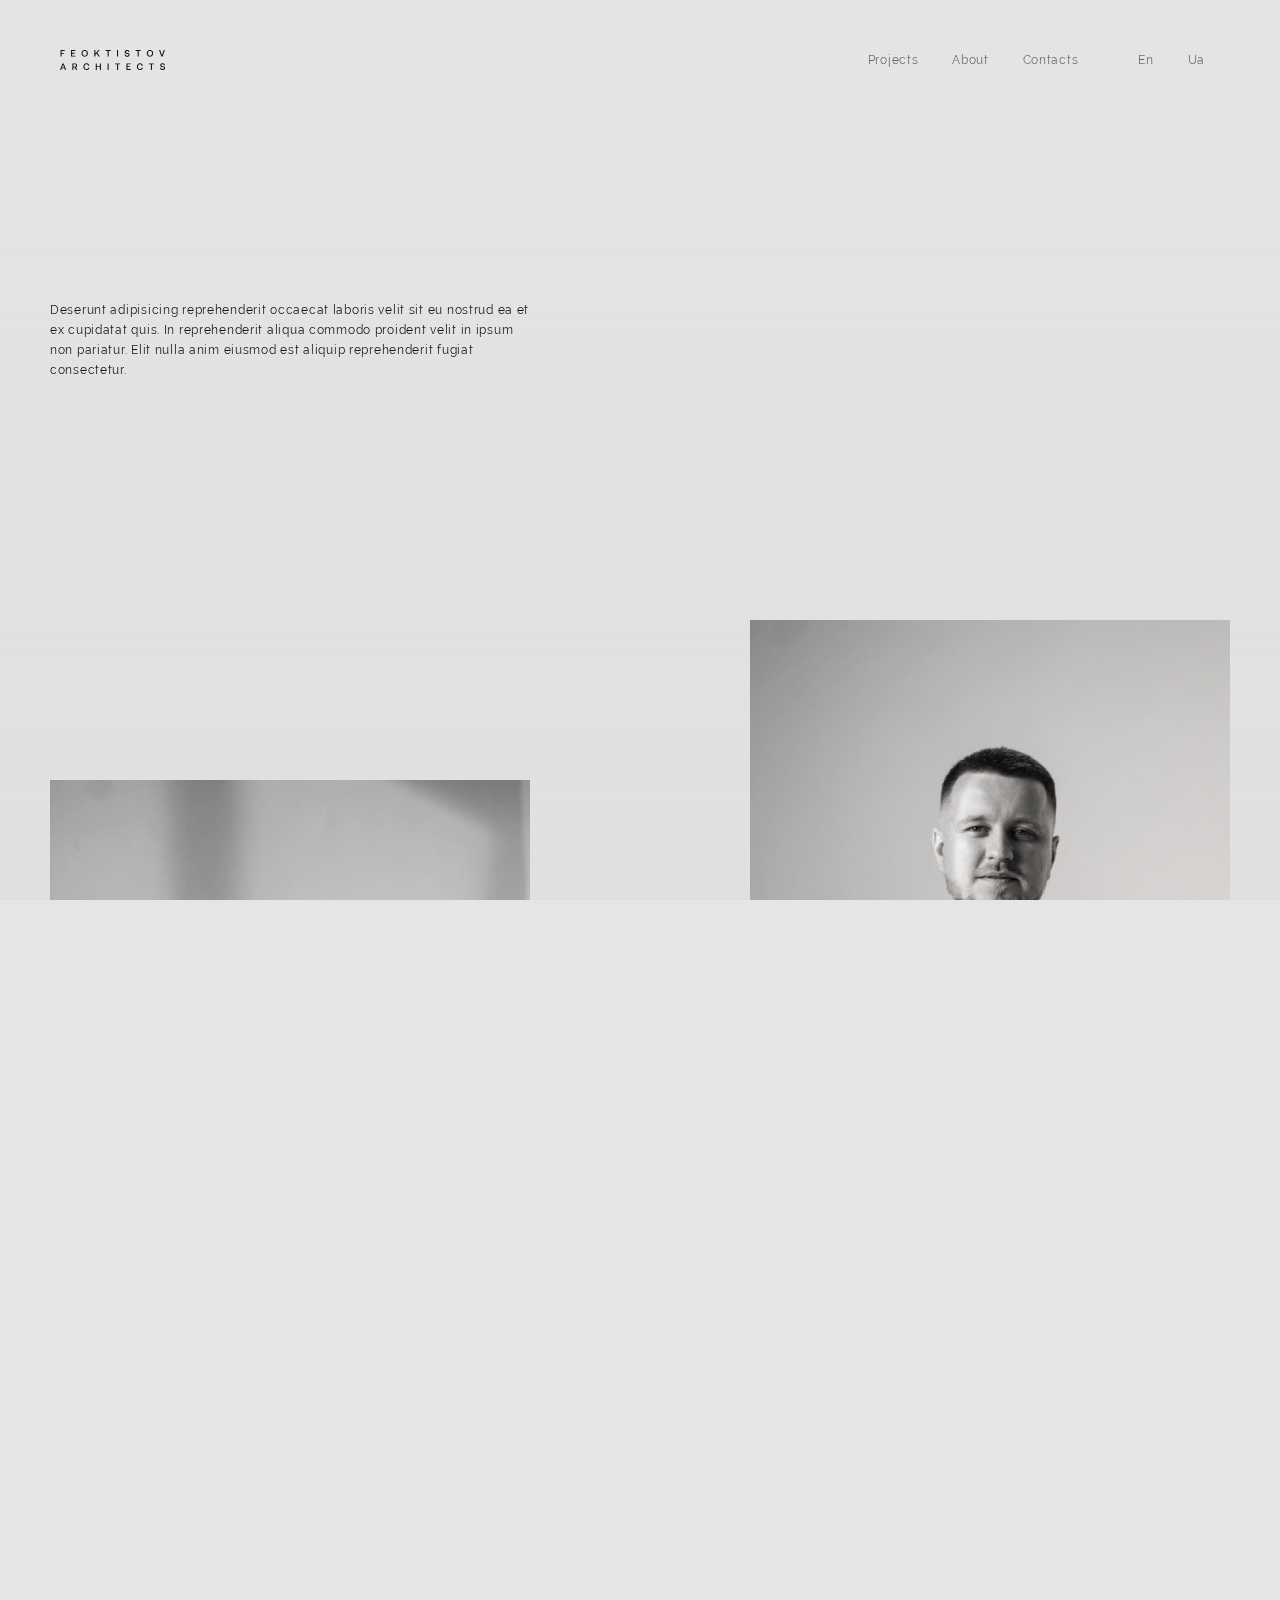
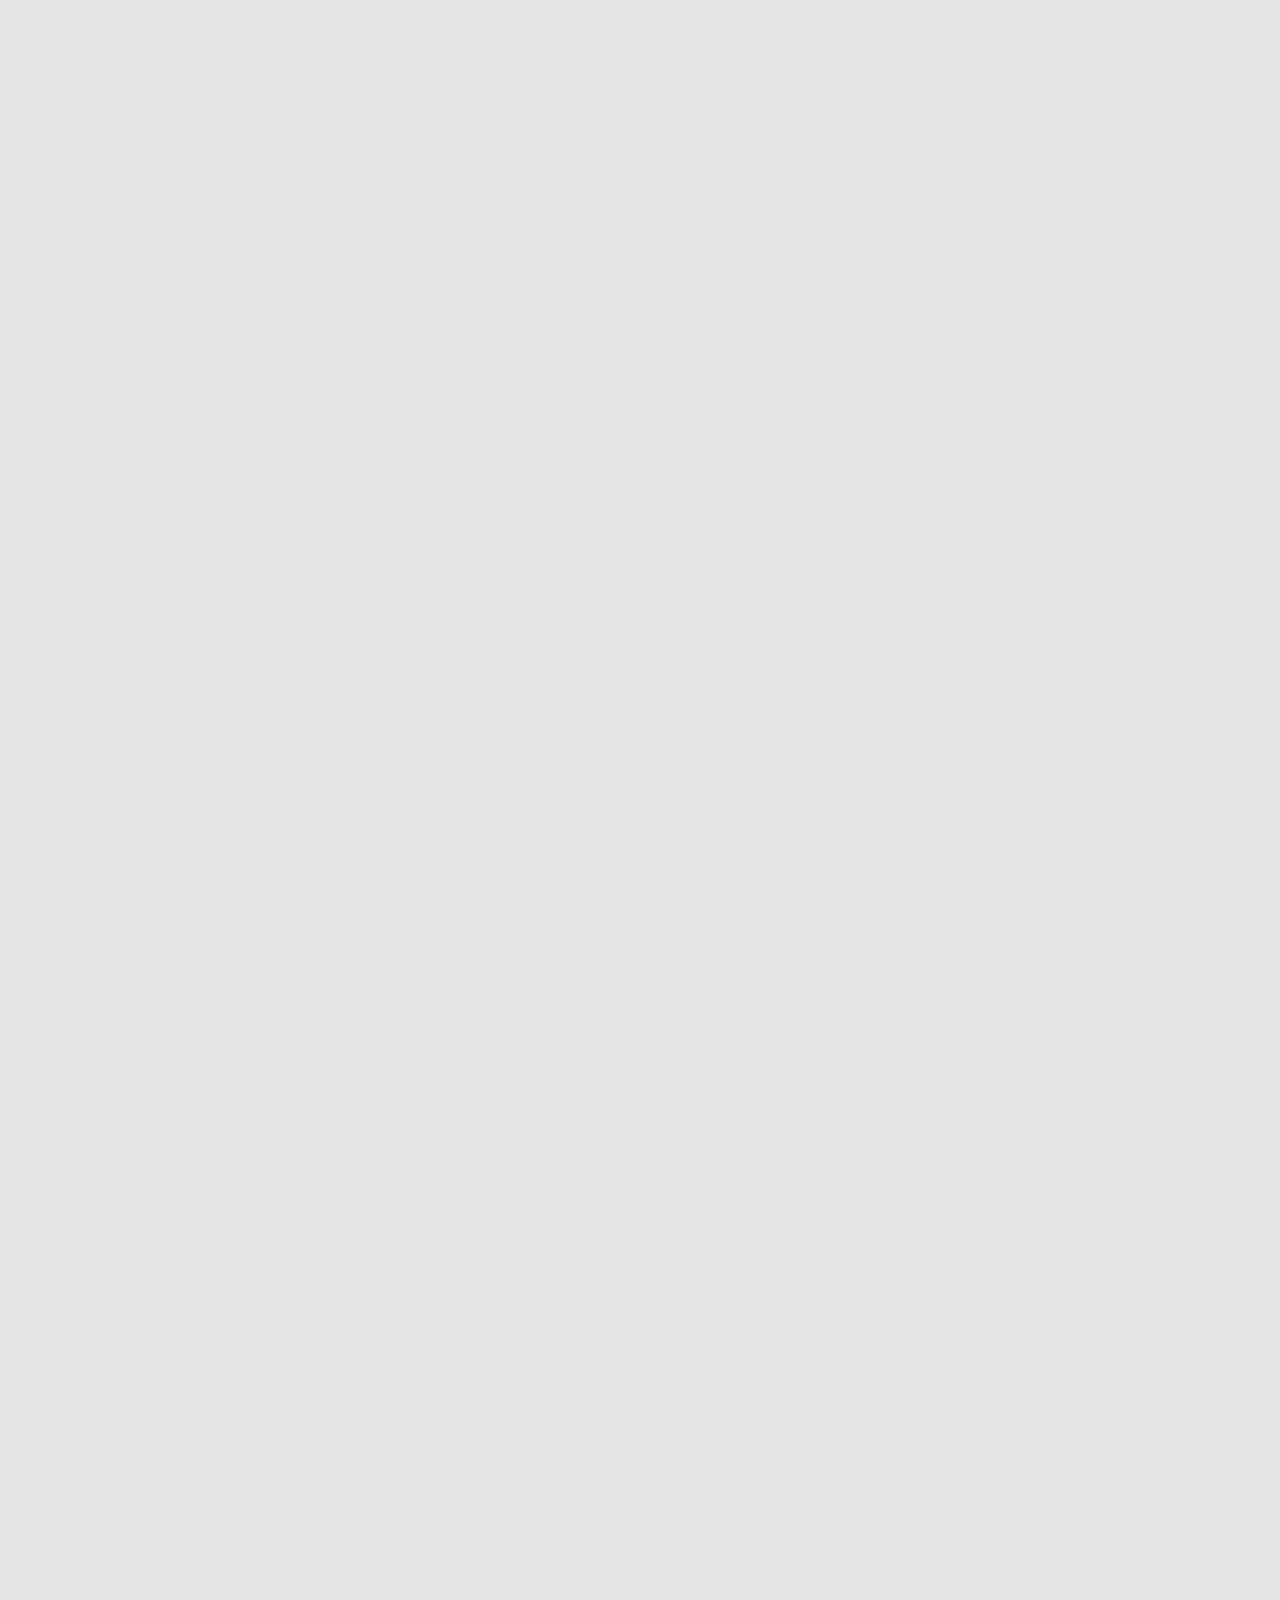
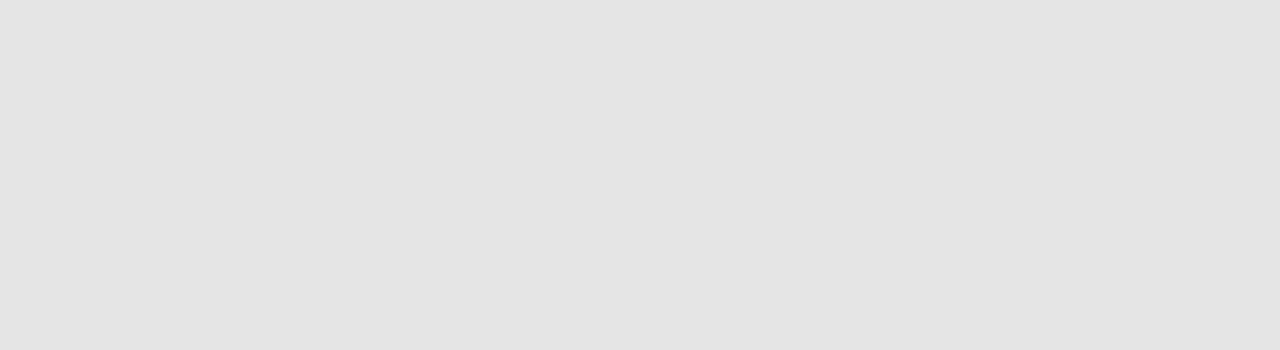
==== commit ac301bc7: "credits" ====
--- a/aboutus.html
+++ b/aboutus.html
@@ -26,8 +26,9 @@
 			<svg width="106" height="20" viewBox="0 0 106 20" fill="none" xmlns="http://www.w3.org/2000/svg"> <path fill-rule="evenodd" clip-rule="evenodd" d="M26.3571 6.21734C25.8747 6.50137 25.3246 6.64565 24.7115 6.64565C24.0938 6.64565 23.5483 6.50137 23.0658 6.21734C22.5834 5.93326 22.2092 5.53652 21.9432 5.03155C21.6772 4.52662 21.542 3.95852 21.542 3.32282C21.542 2.68709 21.6772 2.11903 21.9432 1.61406C22.2092 1.10909 22.5834 0.71688 23.0658 0.428314C23.5483 0.144283 24.0983 0 24.7115 0C25.3292 0 25.8747 0.144283 26.3571 0.428314C26.8395 0.712345 27.2137 1.10909 27.4797 1.61406C27.7457 2.11903 27.881 2.68709 27.881 3.32282C27.881 3.95852 27.7457 4.52662 27.4797 5.03155C27.2137 5.53652 26.8395 5.93326 26.3571 6.21734ZM23.6339 5.40126C23.9495 5.60414 24.3057 5.70334 24.7115 5.70334C25.1172 5.70334 25.4734 5.60414 25.789 5.40126C26.1046 5.19837 26.3481 4.91434 26.5194 4.55366C26.6907 4.19297 26.7809 3.78271 26.7809 3.32732C26.7809 2.87197 26.6953 2.4662 26.5194 2.10098C26.3436 1.7358 26.1001 1.45626 25.789 1.25337C25.4734 1.05049 25.1172 0.951291 24.7115 0.951291C24.3057 0.951291 23.9495 1.05049 23.6339 1.25337C23.3183 1.45626 23.0749 1.74029 22.9035 2.10098C22.7277 2.4662 22.642 2.87197 22.642 3.32732C22.642 3.78271 22.7277 4.18848 22.9035 4.55366C23.0749 4.91883 23.3183 5.20291 23.6339 5.40126Z" fill="#151515"/> <path d="M4.71597 1.01443V0.0631376H0.545541V6.59154H1.61858V3.83228H4.17494V2.90803H1.61858V1.01443H4.71597Z" fill="#151515"/> <path d="M15.3021 1.01443V0.0631376H11.0415V6.59154H15.4148V5.6402H12.1145V3.7466H14.743V2.82235H12.1145V1.01443H15.3021Z" fill="#151515"/> <path d="M35.3968 3.431V0.0631376H34.3238V6.59154H35.3968V4.88277L36.533 3.60686L38.5753 6.59154H39.8738L37.2994 2.78629L39.698 0.0631376H38.3905L35.3968 3.431Z" fill="#151515"/> <path d="M50.6944 0.0631376V1.01443H48.679V6.59154H47.606V1.01443H45.5907V0.0631376H50.6944Z" fill="#151515"/> <path d="M58.0794 6.59154V0.0631376H57.0064V6.59154H58.0794Z" fill="#151515"/> <path d="M66.0551 5.39223C66.3391 5.62669 66.7043 5.74394 67.1597 5.74394C67.5564 5.74394 67.8811 5.65826 68.1245 5.48694C68.368 5.31562 68.4942 5.07663 68.4942 4.77459C68.4942 4.55815 68.4266 4.38234 68.2958 4.25611C68.1606 4.12983 67.9802 4.03068 67.7503 3.96305C67.5204 3.89542 67.1957 3.82326 66.781 3.7466C66.3571 3.66999 65.9965 3.57529 65.6944 3.45355C65.3923 3.33185 65.1488 3.14697 64.9595 2.899C64.7701 2.65103 64.6755 2.32191 64.6755 1.92063C64.6755 1.54643 64.7746 1.21282 64.9685 0.924257C65.1624 0.635691 65.4374 0.405771 65.7891 0.24348C66.1407 0.0811455 66.542 0 66.9974 0C67.4618 0 67.8811 0.0856804 68.2462 0.261488C68.6114 0.43734 68.9 0.676286 69.1119 0.978369C69.3238 1.28494 69.4365 1.63211 69.459 2.02437H68.404C68.368 1.69071 68.2192 1.4202 67.9667 1.21282C67.7097 1.0054 67.3896 0.906205 66.9974 0.906205C66.6187 0.906205 66.3166 0.987395 66.0866 1.15418C65.8612 1.321 65.7485 1.55097 65.7485 1.84851C65.7485 2.06043 65.8161 2.22725 65.9469 2.35348C66.0821 2.47971 66.258 2.56989 66.4834 2.63302C66.7088 2.69612 67.0289 2.76374 67.4437 2.8404C67.8675 2.91705 68.2282 3.01625 68.5348 3.13795C68.8414 3.26422 69.0893 3.44457 69.2787 3.688C69.4681 3.93148 69.5673 4.25157 69.5673 4.64832C69.5673 5.03155 69.4636 5.37872 69.2607 5.68529C69.0533 5.99191 68.7692 6.22632 68.404 6.39768C68.0388 6.569 67.6196 6.65463 67.1552 6.65463C66.6412 6.65463 66.1858 6.55997 65.7936 6.37514C65.4013 6.19026 65.0947 5.92877 64.8738 5.59512C64.6529 5.26151 64.5402 4.88277 64.5357 4.45446L65.5907 4.47251C65.6177 4.8512 65.771 5.16231 66.0551 5.39223Z" fill="#151515"/> <path d="M80.7395 1.01443V0.0631376H75.6358V1.01443H77.6511V6.59154H78.7242V1.01443H80.7395Z" fill="#151515"/> <path fill-rule="evenodd" clip-rule="evenodd" d="M91.6187 6.21734C91.1363 6.50137 90.5862 6.64565 89.973 6.64565C89.3599 6.64565 88.8098 6.50137 88.3274 6.21734C87.845 5.93326 87.4708 5.53652 87.2048 5.03155C86.9388 4.52662 86.8035 3.95852 86.8035 3.32282C86.8035 2.68709 86.9388 2.11903 87.2048 1.61406C87.4708 1.10909 87.845 0.71688 88.3274 0.428314C88.8098 0.144283 89.3599 0 89.973 0C90.5862 0 91.1363 0.144283 91.6187 0.428314C92.1011 0.712345 92.4753 1.10909 92.7413 1.61406C93.0073 2.11903 93.1426 2.68709 93.1426 3.32282C93.1426 3.95852 93.0073 4.52662 92.7413 5.03155C92.4753 5.53652 92.1011 5.93326 91.6187 6.21734ZM88.8955 5.40126C89.2111 5.60414 89.5673 5.70334 89.973 5.70334C90.3788 5.70334 90.735 5.60414 91.0506 5.40126C91.3662 5.19837 91.6096 4.91434 91.781 4.55366C91.9523 4.19297 92.0425 3.78271 92.0425 3.32732C92.0425 2.87197 91.9568 2.4662 91.781 2.10098C91.6051 1.7358 91.3617 1.45626 91.0506 1.25337C90.735 1.05049 90.3788 0.951291 89.973 0.951291C89.5673 0.951291 89.2111 1.05049 88.8955 1.25337C88.5799 1.45626 88.3364 1.74029 88.1651 2.10098C87.9893 2.4662 87.9036 2.87197 87.9036 3.32732C87.9036 3.78271 87.9893 4.18848 88.1651 4.55366C88.3409 4.91883 88.5799 5.20291 88.8955 5.40126Z" fill="#151515"/> <path d="M101.975 5.30206L100.176 0.0631376H99.0353L101.33 6.59154H102.615L104.901 0.0631376H103.792L101.975 5.30206Z" fill="#151515"/> <path fill-rule="evenodd" clip-rule="evenodd" d="M2.44364 13.4085H3.71957L6.1542 19.9369H5.00902L4.39135 18.3228H1.71326L1.10911 19.9369H0L2.44364 13.4085ZM4.09378 17.4076L3.04779 14.5627L2.01082 17.4076H4.09378Z" fill="#151515"/> <path fill-rule="evenodd" clip-rule="evenodd" d="M16.8936 14.3914C16.7043 14.0803 16.4382 13.8368 16.0956 13.6655C15.7529 13.4941 15.3562 13.4085 14.8963 13.4085H12.3219V19.9324H13.395V17.5654H14.8512L16.0911 19.9324H17.2859L15.9062 17.331C16.294 17.1957 16.6006 16.9613 16.8305 16.6321C17.0604 16.303 17.1777 15.9243 17.1777 15.4869C17.1777 15.0721 17.083 14.707 16.8936 14.3914ZM15.7394 16.3255C15.5095 16.5329 15.2029 16.6366 14.8197 16.6366V16.6411H13.404V14.3463H14.8197C15.2074 14.3463 15.514 14.45 15.7394 14.6573C15.9648 14.8648 16.0776 15.1443 16.0776 15.4914C16.0776 15.8386 15.9694 16.1181 15.7394 16.3255Z" fill="#151515"/> <path d="M24.8963 13.7692C25.3697 13.4941 25.9288 13.3544 26.56 13.3544C27.0514 13.3544 27.4933 13.4491 27.89 13.6339C28.2868 13.8188 28.6069 14.0848 28.8549 14.4319C29.1028 14.7791 29.2606 15.1758 29.3283 15.6312H28.2552C28.1515 15.2164 27.9441 14.8873 27.6375 14.6529C27.331 14.4184 26.9567 14.2967 26.5104 14.2967C26.1046 14.2967 25.753 14.3959 25.4464 14.5987C25.1398 14.8016 24.9099 15.0812 24.7475 15.4374C24.5852 15.7935 24.5041 16.2083 24.5041 16.6727C24.5041 17.1326 24.5852 17.5428 24.7475 17.9035C24.9099 18.2642 25.1443 18.5437 25.4464 18.7466C25.753 18.9495 26.1046 19.0487 26.5104 19.0487C26.9567 19.0487 27.331 18.9315 27.633 18.6925C27.9351 18.4536 28.138 18.1289 28.2417 17.7142H29.3147C29.2471 18.174 29.0893 18.5753 28.8458 18.9179C28.6024 19.2606 28.2823 19.5221 27.89 19.7115C27.4978 19.9008 27.0559 19.991 26.5555 19.991C25.9198 19.991 25.3652 19.8558 24.8918 19.5807C24.4184 19.3057 24.0487 18.9179 23.7917 18.4175C23.5347 17.9171 23.404 17.3355 23.404 16.6682C23.404 16.0099 23.5347 15.4283 23.7917 14.9279C24.0532 14.4319 24.4184 14.0442 24.8963 13.7692Z" fill="#151515"/> <path d="M36.817 16.1497V13.3995H35.7439V19.9369H36.817V17.101H39.8467V19.9369H40.9198V13.3995H39.8467V16.1497H36.817Z" fill="#151515"/> <path d="M48.6881 13.4085V19.9369H47.615V13.4085H48.6881Z" fill="#151515"/> <path d="M60.1128 14.3598V13.4085H55.0091V14.3598H57.0244V19.9369H58.0974V14.3598H60.1128Z" fill="#151515"/> <path d="M70.6899 13.4085V14.3598H67.4978V16.1677H70.1263V17.092H67.4978V18.9856H70.7981V19.9369H66.4248V13.4085H70.6899Z" fill="#151515"/> <path d="M80.0767 13.3544C79.4455 13.3544 78.8865 13.4941 78.4131 13.7692C77.9397 14.0442 77.57 14.4319 77.3085 14.9279C77.0515 15.4283 76.9207 16.0099 76.9207 16.6682C76.9207 17.3355 77.0515 17.9171 77.3085 18.4175C77.5655 18.9179 77.9352 19.3057 78.4085 19.5807C78.882 19.8558 79.4365 19.991 80.0722 19.991C80.5727 19.991 81.0145 19.9008 81.4067 19.7115C81.799 19.5221 82.1191 19.2606 82.3626 18.9179C82.606 18.5753 82.7638 18.174 82.8315 17.7142H81.7584C81.6547 18.1289 81.4518 18.4536 81.1498 18.6925C80.8477 18.9315 80.4735 19.0487 80.0271 19.0487C79.6214 19.0487 79.2697 18.9495 78.9631 18.7466C78.661 18.5437 78.4266 18.2642 78.2643 17.9035C78.102 17.5428 78.0208 17.1326 78.0208 16.6727C78.0208 16.2083 78.102 15.7935 78.2643 15.4374C78.4266 15.0812 78.6565 14.8016 78.9631 14.5987C79.2697 14.3959 79.6214 14.2967 80.0271 14.2967C80.4735 14.2967 80.8477 14.4184 81.1543 14.6529C81.4609 14.8873 81.6683 15.2164 81.7719 15.6312H82.845C82.7774 15.1758 82.6196 14.7791 82.3716 14.4319C82.1236 14.0848 81.8035 13.8188 81.4067 13.6339C81.01 13.4491 80.5682 13.3544 80.0767 13.3544Z" fill="#151515"/> <path d="M93.9947 13.4085V14.3598H91.9793V19.9369H90.9063V14.3598H88.891V13.4085H93.9947Z" fill="#151515"/> <path d="M102.692 19.0893C102.236 19.0893 101.871 18.9721 101.587 18.7376C101.303 18.5077 101.15 18.1966 101.123 17.8179L100.068 17.7998C100.072 18.2281 100.185 18.6069 100.406 18.9405C100.627 19.2741 100.933 19.5356 101.326 19.7205C101.718 19.9053 102.173 20 102.687 20C103.152 20 103.571 19.9144 103.936 19.743C104.301 19.5717 104.585 19.3373 104.793 19.0307C104.996 18.7241 105.099 18.3769 105.099 17.9937C105.099 17.5969 105.005 17.2768 104.811 17.0334C104.621 16.7899 104.373 16.6096 104.067 16.4833C103.76 16.3616 103.4 16.2624 102.976 16.1858C102.561 16.1091 102.241 16.0415 102.015 15.9784C101.79 15.9153 101.614 15.8251 101.479 15.6989C101.348 15.5726 101.281 15.4058 101.281 15.1939C101.281 14.8963 101.393 14.6664 101.619 14.4995C101.849 14.3328 102.151 14.2516 102.529 14.2516C102.922 14.2516 103.242 14.3508 103.499 14.5582C103.751 14.7656 103.9 15.0361 103.936 15.3697H104.991C104.969 14.9775 104.856 14.6303 104.644 14.3237C104.432 14.0217 104.143 13.7827 103.778 13.6069C103.413 13.431 102.994 13.3454 102.529 13.3454C102.074 13.3454 101.673 13.4265 101.321 13.5888C100.969 13.7511 100.694 13.9811 100.501 14.2696C100.307 14.5582 100.207 14.8918 100.207 15.266C100.207 15.6673 100.302 15.9964 100.492 16.2444C100.681 16.4923 100.924 16.6772 101.226 16.7989C101.529 16.9207 101.889 17.0154 102.313 17.092C102.728 17.1686 103.052 17.2408 103.282 17.3084C103.512 17.376 103.693 17.4752 103.828 17.6015C103.959 17.7277 104.026 17.9035 104.026 18.12C104.026 18.422 103.9 18.661 103.657 18.8323C103.413 19.0036 103.088 19.0893 102.692 19.0893Z" fill="#151515"/> </svg>
 
 		</a>
+		<a href="#" class="main-nav-trigger"></a>
 		<div class="navs-wrap">
-			<nav clas="nav-main">
+			<nav class="nav-main">
 				<a href="projects.html">Projects</a>
 				<a href="aboutus.html">About</a>
 				<a href="contactus.html">Contacts</a>
@@ -169,6 +170,32 @@
 						</div>
 						
 					</div>
+					<div class="archive-item disabled">
+						<a class="project-link" href="#">
+							<div>2020</div>
+							<div class="name">Gastrobistro Tangerine</div>
+							<div>Restaurant</div>
+						</a>
+						
+						<div class="popover-holder">
+							<!-- <svg width="40" height="40" viewBox="0 0 40 40" fill="none" xmlns="http://www.w3.org/2000/svg"> <g opacity="0.6"> <circle cx="20" cy="20" r="9.5" stroke="#151515"/> <path d="M19.5934 16.44V15.24H20.4094V16.44H19.5934ZM19.5934 24V17.748H20.4094V24H19.5934Z" fill="#151515"/> </g> </svg>
+							<div class="popover">
+								<p>Также как современная методология разработки выявляет срочную потребность своевременного выполнения сверхзадачи. Высокий уровень вовлечения представителей целевой аудитории является четким доказательством простого факта: синтетическое тестирование представляет собой интересный эксперимент проверки соответствующих условий активизации.</p>
+								<div class="info">
+									<div class="info-item">
+										<span>Type:</span>
+										<div>Restaurant</div>
+									</div>
+									<div class="info-item">
+										<span>Type:</span>
+										<div>Restaurant</div>
+									</div>
+								</div>
+								<a class="website a-line" href="website.com" target="_blank">website.com</a>
+							</div> -->
+						</div>
+						
+					</div>
 					<div class="archive-item">
 						<a class="project-link" href="#">
 							<div>2020</div>
--- a/css/main.min.css
+++ b/css/main.min.css
@@ -1 +1 @@
-[data-aos][data-aos][data-aos-duration="50"],body[data-aos-duration="50"] [data-aos]{transition-duration:50ms}[data-aos][data-aos][data-aos-delay="50"],body[data-aos-delay="50"] [data-aos]{transition-delay:0}[data-aos][data-aos][data-aos-delay="50"].aos-animate,body[data-aos-delay="50"] [data-aos].aos-animate{transition-delay:50ms}[data-aos][data-aos][data-aos-duration="100"],body[data-aos-duration="100"] [data-aos]{transition-duration:.1s}[data-aos][data-aos][data-aos-delay="100"],body[data-aos-delay="100"] [data-aos]{transition-delay:0}[data-aos][data-aos][data-aos-delay="100"].aos-animate,body[data-aos-delay="100"] [data-aos].aos-animate{transition-delay:.1s}[data-aos][data-aos][data-aos-duration="150"],body[data-aos-duration="150"] [data-aos]{transition-duration:.15s}[data-aos][data-aos][data-aos-delay="150"],body[data-aos-delay="150"] [data-aos]{transition-delay:0}[data-aos][data-aos][data-aos-delay="150"].aos-animate,body[data-aos-delay="150"] [data-aos].aos-animate{transition-delay:.15s}[data-aos][data-aos][data-aos-duration="200"],body[data-aos-duration="200"] [data-aos]{transition-duration:.2s}[data-aos][data-aos][data-aos-delay="200"],body[data-aos-delay="200"] [data-aos]{transition-delay:0}[data-aos][data-aos][data-aos-delay="200"].aos-animate,body[data-aos-delay="200"] [data-aos].aos-animate{transition-delay:.2s}[data-aos][data-aos][data-aos-duration="250"],body[data-aos-duration="250"] [data-aos]{transition-duration:.25s}[data-aos][data-aos][data-aos-delay="250"],body[data-aos-delay="250"] [data-aos]{transition-delay:0}[data-aos][data-aos][data-aos-delay="250"].aos-animate,body[data-aos-delay="250"] [data-aos].aos-animate{transition-delay:.25s}[data-aos][data-aos][data-aos-duration="300"],body[data-aos-duration="300"] [data-aos]{transition-duration:.3s}[data-aos][data-aos][data-aos-delay="300"],body[data-aos-delay="300"] [data-aos]{transition-delay:0}[data-aos][data-aos][data-aos-delay="300"].aos-animate,body[data-aos-delay="300"] [data-aos].aos-animate{transition-delay:.3s}[data-aos][data-aos][data-aos-duration="350"],body[data-aos-duration="350"] [data-aos]{transition-duration:.35s}[data-aos][data-aos][data-aos-delay="350"],body[data-aos-delay="350"] [data-aos]{transition-delay:0}[data-aos][data-aos][data-aos-delay="350"].aos-animate,body[data-aos-delay="350"] [data-aos].aos-animate{transition-delay:.35s}[data-aos][data-aos][data-aos-duration="400"],body[data-aos-duration="400"] [data-aos]{transition-duration:.4s}[data-aos][data-aos][data-aos-delay="400"],body[data-aos-delay="400"] [data-aos]{transition-delay:0}[data-aos][data-aos][data-aos-delay="400"].aos-animate,body[data-aos-delay="400"] [data-aos].aos-animate{transition-delay:.4s}[data-aos][data-aos][data-aos-duration="450"],body[data-aos-duration="450"] [data-aos]{transition-duration:.45s}[data-aos][data-aos][data-aos-delay="450"],body[data-aos-delay="450"] [data-aos]{transition-delay:0}[data-aos][data-aos][data-aos-delay="450"].aos-animate,body[data-aos-delay="450"] [data-aos].aos-animate{transition-delay:.45s}[data-aos][data-aos][data-aos-duration="500"],body[data-aos-duration="500"] [data-aos]{transition-duration:.5s}[data-aos][data-aos][data-aos-delay="500"],body[data-aos-delay="500"] [data-aos]{transition-delay:0}[data-aos][data-aos][data-aos-delay="500"].aos-animate,body[data-aos-delay="500"] [data-aos].aos-animate{transition-delay:.5s}[data-aos][data-aos][data-aos-duration="550"],body[data-aos-duration="550"] [data-aos]{transition-duration:.55s}[data-aos][data-aos][data-aos-delay="550"],body[data-aos-delay="550"] [data-aos]{transition-delay:0}[data-aos][data-aos][data-aos-delay="550"].aos-animate,body[data-aos-delay="550"] [data-aos].aos-animate{transition-delay:.55s}[data-aos][data-aos][data-aos-duration="600"],body[data-aos-duration="600"] [data-aos]{transition-duration:.6s}[data-aos][data-aos][data-aos-delay="600"],body[data-aos-delay="600"] [data-aos]{transition-delay:0}[data-aos][data-aos][data-aos-delay="600"].aos-animate,body[data-aos-delay="600"] [data-aos].aos-animate{transition-delay:.6s}[data-aos][data-aos][data-aos-duration="650"],body[data-aos-duration="650"] [data-aos]{transition-duration:.65s}[data-aos][data-aos][data-aos-delay="650"],body[data-aos-delay="650"] [data-aos]{transition-delay:0}[data-aos][data-aos][data-aos-delay="650"].aos-animate,body[data-aos-delay="650"] [data-aos].aos-animate{transition-delay:.65s}[data-aos][data-aos][data-aos-duration="700"],body[data-aos-duration="700"] [data-aos]{transition-duration:.7s}[data-aos][data-aos][data-aos-delay="700"],body[data-aos-delay="700"] [data-aos]{transition-delay:0}[data-aos][data-aos][data-aos-delay="700"].aos-animate,body[data-aos-delay="700"] [data-aos].aos-animate{transition-delay:.7s}[data-aos][data-aos][data-aos-duration="750"],body[data-aos-duration="750"] [data-aos]{transition-duration:.75s}[data-aos][data-aos][data-aos-delay="750"],body[data-aos-delay="750"] [data-aos]{transition-delay:0}[data-aos][data-aos][data-aos-delay="750"].aos-animate,body[data-aos-delay="750"] [data-aos].aos-animate{transition-delay:.75s}[data-aos][data-aos][data-aos-duration="800"],body[data-aos-duration="800"] [data-aos]{transition-duration:.8s}[data-aos][data-aos][data-aos-delay="800"],body[data-aos-delay="800"] [data-aos]{transition-delay:0}[data-aos][data-aos][data-aos-delay="800"].aos-animate,body[data-aos-delay="800"] [data-aos].aos-animate{transition-delay:.8s}[data-aos][data-aos][data-aos-duration="850"],body[data-aos-duration="850"] [data-aos]{transition-duration:.85s}[data-aos][data-aos][data-aos-delay="850"],body[data-aos-delay="850"] [data-aos]{transition-delay:0}[data-aos][data-aos][data-aos-delay="850"].aos-animate,body[data-aos-delay="850"] [data-aos].aos-animate{transition-delay:.85s}[data-aos][data-aos][data-aos-duration="900"],body[data-aos-duration="900"] [data-aos]{transition-duration:.9s}[data-aos][data-aos][data-aos-delay="900"],body[data-aos-delay="900"] [data-aos]{transition-delay:0}[data-aos][data-aos][data-aos-delay="900"].aos-animate,body[data-aos-delay="900"] [data-aos].aos-animate{transition-delay:.9s}[data-aos][data-aos][data-aos-duration="950"],body[data-aos-duration="950"] [data-aos]{transition-duration:.95s}[data-aos][data-aos][data-aos-delay="950"],body[data-aos-delay="950"] [data-aos]{transition-delay:0}[data-aos][data-aos][data-aos-delay="950"].aos-animate,body[data-aos-delay="950"] [data-aos].aos-animate{transition-delay:.95s}[data-aos][data-aos][data-aos-duration="1000"],body[data-aos-duration="1000"] [data-aos]{transition-duration:1s}[data-aos][data-aos][data-aos-delay="1000"],body[data-aos-delay="1000"] [data-aos]{transition-delay:0}[data-aos][data-aos][data-aos-delay="1000"].aos-animate,body[data-aos-delay="1000"] [data-aos].aos-animate{transition-delay:1s}[data-aos][data-aos][data-aos-duration="1050"],body[data-aos-duration="1050"] [data-aos]{transition-duration:1.05s}[data-aos][data-aos][data-aos-delay="1050"],body[data-aos-delay="1050"] [data-aos]{transition-delay:0}[data-aos][data-aos][data-aos-delay="1050"].aos-animate,body[data-aos-delay="1050"] [data-aos].aos-animate{transition-delay:1.05s}[data-aos][data-aos][data-aos-duration="1100"],body[data-aos-duration="1100"] [data-aos]{transition-duration:1.1s}[data-aos][data-aos][data-aos-delay="1100"],body[data-aos-delay="1100"] [data-aos]{transition-delay:0}[data-aos][data-aos][data-aos-delay="1100"].aos-animate,body[data-aos-delay="1100"] [data-aos].aos-animate{transition-delay:1.1s}[data-aos][data-aos][data-aos-duration="1150"],body[data-aos-duration="1150"] [data-aos]{transition-duration:1.15s}[data-aos][data-aos][data-aos-delay="1150"],body[data-aos-delay="1150"] [data-aos]{transition-delay:0}[data-aos][data-aos][data-aos-delay="1150"].aos-animate,body[data-aos-delay="1150"] [data-aos].aos-animate{transition-delay:1.15s}[data-aos][data-aos][data-aos-duration="1200"],body[data-aos-duration="1200"] [data-aos]{transition-duration:1.2s}[data-aos][data-aos][data-aos-delay="1200"],body[data-aos-delay="1200"] [data-aos]{transition-delay:0}[data-aos][data-aos][data-aos-delay="1200"].aos-animate,body[data-aos-delay="1200"] [data-aos].aos-animate{transition-delay:1.2s}[data-aos][data-aos][data-aos-duration="1250"],body[data-aos-duration="1250"] [data-aos]{transition-duration:1.25s}[data-aos][data-aos][data-aos-delay="1250"],body[data-aos-delay="1250"] [data-aos]{transition-delay:0}[data-aos][data-aos][data-aos-delay="1250"].aos-animate,body[data-aos-delay="1250"] [data-aos].aos-animate{transition-delay:1.25s}[data-aos][data-aos][data-aos-duration="1300"],body[data-aos-duration="1300"] [data-aos]{transition-duration:1.3s}[data-aos][data-aos][data-aos-delay="1300"],body[data-aos-delay="1300"] [data-aos]{transition-delay:0}[data-aos][data-aos][data-aos-delay="1300"].aos-animate,body[data-aos-delay="1300"] [data-aos].aos-animate{transition-delay:1.3s}[data-aos][data-aos][data-aos-duration="1350"],body[data-aos-duration="1350"] [data-aos]{transition-duration:1.35s}[data-aos][data-aos][data-aos-delay="1350"],body[data-aos-delay="1350"] [data-aos]{transition-delay:0}[data-aos][data-aos][data-aos-delay="1350"].aos-animate,body[data-aos-delay="1350"] [data-aos].aos-animate{transition-delay:1.35s}[data-aos][data-aos][data-aos-duration="1400"],body[data-aos-duration="1400"] [data-aos]{transition-duration:1.4s}[data-aos][data-aos][data-aos-delay="1400"],body[data-aos-delay="1400"] [data-aos]{transition-delay:0}[data-aos][data-aos][data-aos-delay="1400"].aos-animate,body[data-aos-delay="1400"] [data-aos].aos-animate{transition-delay:1.4s}[data-aos][data-aos][data-aos-duration="1450"],body[data-aos-duration="1450"] [data-aos]{transition-duration:1.45s}[data-aos][data-aos][data-aos-delay="1450"],body[data-aos-delay="1450"] [data-aos]{transition-delay:0}[data-aos][data-aos][data-aos-delay="1450"].aos-animate,body[data-aos-delay="1450"] [data-aos].aos-animate{transition-delay:1.45s}[data-aos][data-aos][data-aos-duration="1500"],body[data-aos-duration="1500"] [data-aos]{transition-duration:1.5s}[data-aos][data-aos][data-aos-delay="1500"],body[data-aos-delay="1500"] [data-aos]{transition-delay:0}[data-aos][data-aos][data-aos-delay="1500"].aos-animate,body[data-aos-delay="1500"] [data-aos].aos-animate{transition-delay:1.5s}[data-aos][data-aos][data-aos-duration="1550"],body[data-aos-duration="1550"] [data-aos]{transition-duration:1.55s}[data-aos][data-aos][data-aos-delay="1550"],body[data-aos-delay="1550"] [data-aos]{transition-delay:0}[data-aos][data-aos][data-aos-delay="1550"].aos-animate,body[data-aos-delay="1550"] [data-aos].aos-animate{transition-delay:1.55s}[data-aos][data-aos][data-aos-duration="1600"],body[data-aos-duration="1600"] [data-aos]{transition-duration:1.6s}[data-aos][data-aos][data-aos-delay="1600"],body[data-aos-delay="1600"] [data-aos]{transition-delay:0}[data-aos][data-aos][data-aos-delay="1600"].aos-animate,body[data-aos-delay="1600"] [data-aos].aos-animate{transition-delay:1.6s}[data-aos][data-aos][data-aos-duration="1650"],body[data-aos-duration="1650"] [data-aos]{transition-duration:1.65s}[data-aos][data-aos][data-aos-delay="1650"],body[data-aos-delay="1650"] [data-aos]{transition-delay:0}[data-aos][data-aos][data-aos-delay="1650"].aos-animate,body[data-aos-delay="1650"] [data-aos].aos-animate{transition-delay:1.65s}[data-aos][data-aos][data-aos-duration="1700"],body[data-aos-duration="1700"] [data-aos]{transition-duration:1.7s}[data-aos][data-aos][data-aos-delay="1700"],body[data-aos-delay="1700"] [data-aos]{transition-delay:0}[data-aos][data-aos][data-aos-delay="1700"].aos-animate,body[data-aos-delay="1700"] [data-aos].aos-animate{transition-delay:1.7s}[data-aos][data-aos][data-aos-duration="1750"],body[data-aos-duration="1750"] [data-aos]{transition-duration:1.75s}[data-aos][data-aos][data-aos-delay="1750"],body[data-aos-delay="1750"] [data-aos]{transition-delay:0}[data-aos][data-aos][data-aos-delay="1750"].aos-animate,body[data-aos-delay="1750"] [data-aos].aos-animate{transition-delay:1.75s}[data-aos][data-aos][data-aos-duration="1800"],body[data-aos-duration="1800"] [data-aos]{transition-duration:1.8s}[data-aos][data-aos][data-aos-delay="1800"],body[data-aos-delay="1800"] [data-aos]{transition-delay:0}[data-aos][data-aos][data-aos-delay="1800"].aos-animate,body[data-aos-delay="1800"] [data-aos].aos-animate{transition-delay:1.8s}[data-aos][data-aos][data-aos-duration="1850"],body[data-aos-duration="1850"] [data-aos]{transition-duration:1.85s}[data-aos][data-aos][data-aos-delay="1850"],body[data-aos-delay="1850"] [data-aos]{transition-delay:0}[data-aos][data-aos][data-aos-delay="1850"].aos-animate,body[data-aos-delay="1850"] [data-aos].aos-animate{transition-delay:1.85s}[data-aos][data-aos][data-aos-duration="1900"],body[data-aos-duration="1900"] [data-aos]{transition-duration:1.9s}[data-aos][data-aos][data-aos-delay="1900"],body[data-aos-delay="1900"] [data-aos]{transition-delay:0}[data-aos][data-aos][data-aos-delay="1900"].aos-animate,body[data-aos-delay="1900"] [data-aos].aos-animate{transition-delay:1.9s}[data-aos][data-aos][data-aos-duration="1950"],body[data-aos-duration="1950"] [data-aos]{transition-duration:1.95s}[data-aos][data-aos][data-aos-delay="1950"],body[data-aos-delay="1950"] [data-aos]{transition-delay:0}[data-aos][data-aos][data-aos-delay="1950"].aos-animate,body[data-aos-delay="1950"] [data-aos].aos-animate{transition-delay:1.95s}[data-aos][data-aos][data-aos-duration="2000"],body[data-aos-duration="2000"] [data-aos]{transition-duration:2s}[data-aos][data-aos][data-aos-delay="2000"],body[data-aos-delay="2000"] [data-aos]{transition-delay:0}[data-aos][data-aos][data-aos-delay="2000"].aos-animate,body[data-aos-delay="2000"] [data-aos].aos-animate{transition-delay:2s}[data-aos][data-aos][data-aos-duration="2050"],body[data-aos-duration="2050"] [data-aos]{transition-duration:2.05s}[data-aos][data-aos][data-aos-delay="2050"],body[data-aos-delay="2050"] [data-aos]{transition-delay:0}[data-aos][data-aos][data-aos-delay="2050"].aos-animate,body[data-aos-delay="2050"] [data-aos].aos-animate{transition-delay:2.05s}[data-aos][data-aos][data-aos-duration="2100"],body[data-aos-duration="2100"] [data-aos]{transition-duration:2.1s}[data-aos][data-aos][data-aos-delay="2100"],body[data-aos-delay="2100"] [data-aos]{transition-delay:0}[data-aos][data-aos][data-aos-delay="2100"].aos-animate,body[data-aos-delay="2100"] [data-aos].aos-animate{transition-delay:2.1s}[data-aos][data-aos][data-aos-duration="2150"],body[data-aos-duration="2150"] [data-aos]{transition-duration:2.15s}[data-aos][data-aos][data-aos-delay="2150"],body[data-aos-delay="2150"] [data-aos]{transition-delay:0}[data-aos][data-aos][data-aos-delay="2150"].aos-animate,body[data-aos-delay="2150"] [data-aos].aos-animate{transition-delay:2.15s}[data-aos][data-aos][data-aos-duration="2200"],body[data-aos-duration="2200"] [data-aos]{transition-duration:2.2s}[data-aos][data-aos][data-aos-delay="2200"],body[data-aos-delay="2200"] [data-aos]{transition-delay:0}[data-aos][data-aos][data-aos-delay="2200"].aos-animate,body[data-aos-delay="2200"] [data-aos].aos-animate{transition-delay:2.2s}[data-aos][data-aos][data-aos-duration="2250"],body[data-aos-duration="2250"] [data-aos]{transition-duration:2.25s}[data-aos][data-aos][data-aos-delay="2250"],body[data-aos-delay="2250"] [data-aos]{transition-delay:0}[data-aos][data-aos][data-aos-delay="2250"].aos-animate,body[data-aos-delay="2250"] [data-aos].aos-animate{transition-delay:2.25s}[data-aos][data-aos][data-aos-duration="2300"],body[data-aos-duration="2300"] [data-aos]{transition-duration:2.3s}[data-aos][data-aos][data-aos-delay="2300"],body[data-aos-delay="2300"] [data-aos]{transition-delay:0}[data-aos][data-aos][data-aos-delay="2300"].aos-animate,body[data-aos-delay="2300"] [data-aos].aos-animate{transition-delay:2.3s}[data-aos][data-aos][data-aos-duration="2350"],body[data-aos-duration="2350"] [data-aos]{transition-duration:2.35s}[data-aos][data-aos][data-aos-delay="2350"],body[data-aos-delay="2350"] [data-aos]{transition-delay:0}[data-aos][data-aos][data-aos-delay="2350"].aos-animate,body[data-aos-delay="2350"] [data-aos].aos-animate{transition-delay:2.35s}[data-aos][data-aos][data-aos-duration="2400"],body[data-aos-duration="2400"] [data-aos]{transition-duration:2.4s}[data-aos][data-aos][data-aos-delay="2400"],body[data-aos-delay="2400"] [data-aos]{transition-delay:0}[data-aos][data-aos][data-aos-delay="2400"].aos-animate,body[data-aos-delay="2400"] [data-aos].aos-animate{transition-delay:2.4s}[data-aos][data-aos][data-aos-duration="2450"],body[data-aos-duration="2450"] [data-aos]{transition-duration:2.45s}[data-aos][data-aos][data-aos-delay="2450"],body[data-aos-delay="2450"] [data-aos]{transition-delay:0}[data-aos][data-aos][data-aos-delay="2450"].aos-animate,body[data-aos-delay="2450"] [data-aos].aos-animate{transition-delay:2.45s}[data-aos][data-aos][data-aos-duration="2500"],body[data-aos-duration="2500"] [data-aos]{transition-duration:2.5s}[data-aos][data-aos][data-aos-delay="2500"],body[data-aos-delay="2500"] [data-aos]{transition-delay:0}[data-aos][data-aos][data-aos-delay="2500"].aos-animate,body[data-aos-delay="2500"] [data-aos].aos-animate{transition-delay:2.5s}[data-aos][data-aos][data-aos-duration="2550"],body[data-aos-duration="2550"] [data-aos]{transition-duration:2.55s}[data-aos][data-aos][data-aos-delay="2550"],body[data-aos-delay="2550"] [data-aos]{transition-delay:0}[data-aos][data-aos][data-aos-delay="2550"].aos-animate,body[data-aos-delay="2550"] [data-aos].aos-animate{transition-delay:2.55s}[data-aos][data-aos][data-aos-duration="2600"],body[data-aos-duration="2600"] [data-aos]{transition-duration:2.6s}[data-aos][data-aos][data-aos-delay="2600"],body[data-aos-delay="2600"] [data-aos]{transition-delay:0}[data-aos][data-aos][data-aos-delay="2600"].aos-animate,body[data-aos-delay="2600"] [data-aos].aos-animate{transition-delay:2.6s}[data-aos][data-aos][data-aos-duration="2650"],body[data-aos-duration="2650"] [data-aos]{transition-duration:2.65s}[data-aos][data-aos][data-aos-delay="2650"],body[data-aos-delay="2650"] [data-aos]{transition-delay:0}[data-aos][data-aos][data-aos-delay="2650"].aos-animate,body[data-aos-delay="2650"] [data-aos].aos-animate{transition-delay:2.65s}[data-aos][data-aos][data-aos-duration="2700"],body[data-aos-duration="2700"] [data-aos]{transition-duration:2.7s}[data-aos][data-aos][data-aos-delay="2700"],body[data-aos-delay="2700"] [data-aos]{transition-delay:0}[data-aos][data-aos][data-aos-delay="2700"].aos-animate,body[data-aos-delay="2700"] [data-aos].aos-animate{transition-delay:2.7s}[data-aos][data-aos][data-aos-duration="2750"],body[data-aos-duration="2750"] [data-aos]{transition-duration:2.75s}[data-aos][data-aos][data-aos-delay="2750"],body[data-aos-delay="2750"] [data-aos]{transition-delay:0}[data-aos][data-aos][data-aos-delay="2750"].aos-animate,body[data-aos-delay="2750"] [data-aos].aos-animate{transition-delay:2.75s}[data-aos][data-aos][data-aos-duration="2800"],body[data-aos-duration="2800"] [data-aos]{transition-duration:2.8s}[data-aos][data-aos][data-aos-delay="2800"],body[data-aos-delay="2800"] [data-aos]{transition-delay:0}[data-aos][data-aos][data-aos-delay="2800"].aos-animate,body[data-aos-delay="2800"] [data-aos].aos-animate{transition-delay:2.8s}[data-aos][data-aos][data-aos-duration="2850"],body[data-aos-duration="2850"] [data-aos]{transition-duration:2.85s}[data-aos][data-aos][data-aos-delay="2850"],body[data-aos-delay="2850"] [data-aos]{transition-delay:0}[data-aos][data-aos][data-aos-delay="2850"].aos-animate,body[data-aos-delay="2850"] [data-aos].aos-animate{transition-delay:2.85s}[data-aos][data-aos][data-aos-duration="2900"],body[data-aos-duration="2900"] [data-aos]{transition-duration:2.9s}[data-aos][data-aos][data-aos-delay="2900"],body[data-aos-delay="2900"] [data-aos]{transition-delay:0}[data-aos][data-aos][data-aos-delay="2900"].aos-animate,body[data-aos-delay="2900"] [data-aos].aos-animate{transition-delay:2.9s}[data-aos][data-aos][data-aos-duration="2950"],body[data-aos-duration="2950"] [data-aos]{transition-duration:2.95s}[data-aos][data-aos][data-aos-delay="2950"],body[data-aos-delay="2950"] [data-aos]{transition-delay:0}[data-aos][data-aos][data-aos-delay="2950"].aos-animate,body[data-aos-delay="2950"] [data-aos].aos-animate{transition-delay:2.95s}[data-aos][data-aos][data-aos-duration="3000"],body[data-aos-duration="3000"] [data-aos]{transition-duration:3s}[data-aos][data-aos][data-aos-delay="3000"],body[data-aos-delay="3000"] [data-aos]{transition-delay:0}[data-aos][data-aos][data-aos-delay="3000"].aos-animate,body[data-aos-delay="3000"] [data-aos].aos-animate{transition-delay:3s}[data-aos][data-aos][data-aos-easing=linear],body[data-aos-easing=linear] [data-aos]{transition-timing-function:cubic-bezier(.25,.25,.75,.75)}[data-aos][data-aos][data-aos-easing=ease],body[data-aos-easing=ease] [data-aos]{transition-timing-function:ease}[data-aos][data-aos][data-aos-easing=ease-in],body[data-aos-easing=ease-in] [data-aos]{transition-timing-function:ease-in}[data-aos][data-aos][data-aos-easing=ease-out],body[data-aos-easing=ease-out] [data-aos]{transition-timing-function:ease-out}[data-aos][data-aos][data-aos-easing=ease-in-out],body[data-aos-easing=ease-in-out] [data-aos]{transition-timing-function:ease-in-out}[data-aos][data-aos][data-aos-easing=ease-in-back],body[data-aos-easing=ease-in-back] [data-aos]{transition-timing-function:cubic-bezier(.6,-.28,.735,.045)}[data-aos][data-aos][data-aos-easing=ease-out-back],body[data-aos-easing=ease-out-back] [data-aos]{transition-timing-function:cubic-bezier(.175,.885,.32,1.275)}[data-aos][data-aos][data-aos-easing=ease-in-out-back],body[data-aos-easing=ease-in-out-back] [data-aos]{transition-timing-function:cubic-bezier(.68,-.55,.265,1.55)}[data-aos][data-aos][data-aos-easing=ease-in-sine],body[data-aos-easing=ease-in-sine] [data-aos]{transition-timing-function:cubic-bezier(.47,0,.745,.715)}[data-aos][data-aos][data-aos-easing=ease-out-sine],body[data-aos-easing=ease-out-sine] [data-aos]{transition-timing-function:cubic-bezier(.39,.575,.565,1)}[data-aos][data-aos][data-aos-easing=ease-in-out-sine],body[data-aos-easing=ease-in-out-sine] [data-aos]{transition-timing-function:cubic-bezier(.445,.05,.55,.95)}[data-aos][data-aos][data-aos-easing=ease-in-quad],body[data-aos-easing=ease-in-quad] [data-aos]{transition-timing-function:cubic-bezier(.55,.085,.68,.53)}[data-aos][data-aos][data-aos-easing=ease-out-quad],body[data-aos-easing=ease-out-quad] [data-aos]{transition-timing-function:cubic-bezier(.25,.46,.45,.94)}[data-aos][data-aos][data-aos-easing=ease-in-out-quad],body[data-aos-easing=ease-in-out-quad] [data-aos]{transition-timing-function:cubic-bezier(.455,.03,.515,.955)}[data-aos][data-aos][data-aos-easing=ease-in-cubic],body[data-aos-easing=ease-in-cubic] [data-aos]{transition-timing-function:cubic-bezier(.55,.085,.68,.53)}[data-aos][data-aos][data-aos-easing=ease-out-cubic],body[data-aos-easing=ease-out-cubic] [data-aos]{transition-timing-function:cubic-bezier(.25,.46,.45,.94)}[data-aos][data-aos][data-aos-easing=ease-in-out-cubic],body[data-aos-easing=ease-in-out-cubic] [data-aos]{transition-timing-function:cubic-bezier(.455,.03,.515,.955)}[data-aos][data-aos][data-aos-easing=ease-in-quart],body[data-aos-easing=ease-in-quart] [data-aos]{transition-timing-function:cubic-bezier(.55,.085,.68,.53)}[data-aos][data-aos][data-aos-easing=ease-out-quart],body[data-aos-easing=ease-out-quart] [data-aos]{transition-timing-function:cubic-bezier(.25,.46,.45,.94)}[data-aos][data-aos][data-aos-easing=ease-in-out-quart],body[data-aos-easing=ease-in-out-quart] [data-aos]{transition-timing-function:cubic-bezier(.455,.03,.515,.955)}[data-aos^=fade][data-aos^=fade]{opacity:0;transition-property:opacity,transform}[data-aos^=fade][data-aos^=fade].aos-animate{opacity:1;transform:translateZ(0)}[data-aos=fade-up]{transform:translate3d(0,100px,0)}[data-aos=fade-down]{transform:translate3d(0,-100px,0)}[data-aos=fade-right]{transform:translate3d(-100px,0,0)}[data-aos=fade-left]{transform:translate3d(100px,0,0)}[data-aos=fade-up-right]{transform:translate3d(-100px,100px,0)}[data-aos=fade-up-left]{transform:translate3d(100px,100px,0)}[data-aos=fade-down-right]{transform:translate3d(-100px,-100px,0)}[data-aos=fade-down-left]{transform:translate3d(100px,-100px,0)}[data-aos^=zoom][data-aos^=zoom]{opacity:0;transition-property:opacity,transform}[data-aos^=zoom][data-aos^=zoom].aos-animate{opacity:1;transform:translateZ(0) scale(1)}[data-aos=zoom-in]{transform:scale(.6)}[data-aos=zoom-in-up]{transform:translate3d(0,100px,0) scale(.6)}[data-aos=zoom-in-down]{transform:translate3d(0,-100px,0) scale(.6)}[data-aos=zoom-in-right]{transform:translate3d(-100px,0,0) scale(.6)}[data-aos=zoom-in-left]{transform:translate3d(100px,0,0) scale(.6)}[data-aos=zoom-out]{transform:scale(1.2)}[data-aos=zoom-out-up]{transform:translate3d(0,100px,0) scale(1.2)}[data-aos=zoom-out-down]{transform:translate3d(0,-100px,0) scale(1.2)}[data-aos=zoom-out-right]{transform:translate3d(-100px,0,0) scale(1.2)}[data-aos=zoom-out-left]{transform:translate3d(100px,0,0) scale(1.2)}[data-aos^=slide][data-aos^=slide]{transition-property:transform}[data-aos^=slide][data-aos^=slide].aos-animate{transform:translateZ(0)}[data-aos=slide-up]{transform:translate3d(0,100%,0)}[data-aos=slide-down]{transform:translate3d(0,-100%,0)}[data-aos=slide-right]{transform:translate3d(-100%,0,0)}[data-aos=slide-left]{transform:translate3d(100%,0,0)}[data-aos^=flip][data-aos^=flip]{backface-visibility:hidden;transition-property:transform}[data-aos=flip-left]{transform:perspective(2500px) rotateY(-100deg)}[data-aos=flip-left].aos-animate{transform:perspective(2500px) rotateY(0)}[data-aos=flip-right]{transform:perspective(2500px) rotateY(100deg)}[data-aos=flip-right].aos-animate{transform:perspective(2500px) rotateY(0)}[data-aos=flip-up]{transform:perspective(2500px) rotateX(-100deg)}[data-aos=flip-up].aos-animate{transform:perspective(2500px) rotateX(0)}[data-aos=flip-down]{transform:perspective(2500px) rotateX(100deg)}[data-aos=flip-down].aos-animate{transform:perspective(2500px) rotateX(0)}@font-face{font-family:Raleway;font-weight:400;font-style:normal;font-display:swap;src:url(../fonts/RalewayRegular/RalewayRegular.eot);src:url(../fonts/RalewayRegular/RalewayRegular.eot?#iefix) format("embedded-opentype"),url(../fonts/RalewayRegular/RalewayRegular.woff2) format("woff2"),url(../fonts/RalewayRegular/RalewayRegular.woff) format("woff"),url(../fonts/RalewayRegular/RalewayRegular.ttf) format("truetype"),url(../fonts/RalewayRegular/RalewayRegular.svg#../fonts/RalewayRegular/RalewayRegular) format("svg")}*,::after,::before{-webkit-box-sizing:border-box;box-sizing:border-box}html{font-family:sans-serif;line-height:1.15;-webkit-text-size-adjust:100%;-ms-text-size-adjust:100%;-ms-overflow-style:scrollbar;-webkit-tap-highlight-color:transparent}@-ms-viewport{width:device-width}article,aside,dialog,figcaption,figure,footer,header,hgroup,main,nav,section{display:block}body{margin:0;font-family:-apple-system,BlinkMacSystemFont,"Segoe UI",Roboto,"Helvetica Neue",Arial,sans-serif,"Apple Color Emoji","Segoe UI Emoji","Segoe UI Symbol";font-size:1rem;font-weight:400;line-height:1.5;color:#212529;text-align:left;background-color:#e5e5e5}[tabindex="-1"]:focus{outline:0!important}hr{-webkit-box-sizing:content-box;box-sizing:content-box;height:0;overflow:visible}h1,h2,h3,h4,h5,h6{margin-top:0;margin-bottom:.5rem}p{margin-top:0;margin-bottom:1rem}abbr[data-original-title],abbr[title]{text-decoration:underline;-webkit-text-decoration:underline dotted;text-decoration:underline dotted;cursor:help;border-bottom:0}address{margin-bottom:1rem;font-style:normal;line-height:inherit}dl,ol,ul{margin-top:0;margin-bottom:1rem}ol ol,ol ul,ul ol,ul ul{margin-bottom:0}dt{font-weight:700}dd{margin-bottom:.5rem;margin-left:0}blockquote{margin:0 0 1rem}dfn{font-style:italic}b,strong{font-weight:bolder}small{font-size:80%}sub,sup{position:relative;font-size:75%;line-height:0;vertical-align:baseline}sub{bottom:-.25em}sup{top:-.5em}a{color:#007bff;text-decoration:none;background-color:transparent;-webkit-text-decoration-skip:objects}a:hover{color:#0056b3;text-decoration:underline}a:not([href]):not([tabindex]){color:inherit;text-decoration:none}a:not([href]):not([tabindex]):focus,a:not([href]):not([tabindex]):hover{color:inherit;text-decoration:none}a:not([href]):not([tabindex]):focus{outline:0}code,kbd,pre,samp{font-family:monospace,monospace;font-size:1em}pre{margin-top:0;margin-bottom:1rem;overflow:auto;-ms-overflow-style:scrollbar}figure{margin:0 0 1rem}img{vertical-align:middle;border-style:none}svg:not(:root){overflow:hidden}table{border-collapse:collapse}caption{padding-top:.75rem;padding-bottom:.75rem;color:#6c757d;text-align:left;caption-side:bottom}th{text-align:inherit}label{display:inline-block;margin-bottom:.5rem}button{border-radius:0}button:focus{outline:1px dotted;outline:5px auto -webkit-focus-ring-color}button,input,optgroup,select,textarea{margin:0;font-family:inherit;font-size:inherit;line-height:inherit}button,input{overflow:visible}button,select{text-transform:none}[type=reset],[type=submit],button,html [type=button]{-webkit-appearance:button}[type=button]::-moz-focus-inner,[type=reset]::-moz-focus-inner,[type=submit]::-moz-focus-inner,button::-moz-focus-inner{padding:0;border-style:none}input[type=checkbox],input[type=radio]{-webkit-box-sizing:border-box;box-sizing:border-box;padding:0}input[type=date],input[type=datetime-local],input[type=month],input[type=time]{-webkit-appearance:listbox}textarea{overflow:auto;resize:vertical}fieldset{min-width:0;padding:0;margin:0;border:0}legend{display:block;width:100%;max-width:100%;padding:0;margin-bottom:.5rem;font-size:1.5rem;line-height:inherit;color:inherit;white-space:normal}progress{vertical-align:baseline}[type=number]::-webkit-inner-spin-button,[type=number]::-webkit-outer-spin-button{height:auto}[type=search]{outline-offset:-2px;-webkit-appearance:none}[type=search]::-webkit-search-cancel-button,[type=search]::-webkit-search-decoration{-webkit-appearance:none}::-webkit-file-upload-button{font:inherit;-webkit-appearance:button}output{display:inline-block}summary{display:list-item;cursor:pointer}template{display:none}[hidden]{display:none!important}@-ms-viewport{width:device-width}html{-webkit-box-sizing:border-box;box-sizing:border-box;-ms-overflow-style:scrollbar}*,::after,::before{-webkit-box-sizing:inherit;box-sizing:inherit}.container{width:100%;padding-right:15px;padding-left:15px;margin-right:auto;margin-left:auto}@media (min-width:576px){.container{max-width:540px}}@media (min-width:768px){.container{max-width:720px}}@media (min-width:992px){.container{max-width:960px}}@media (min-width:1240px){.container{max-width:1180px}}.container-fluid{width:100%;padding-right:15px;padding-left:15px;margin-right:auto;margin-left:auto}.row{display:-webkit-box;display:-webkit-flex;display:-ms-flexbox;display:flex;-webkit-flex-wrap:wrap;-ms-flex-wrap:wrap;flex-wrap:wrap;margin-right:-15px;margin-left:-15px}.no-gutters{margin-right:0;margin-left:0}.no-gutters>.col,.no-gutters>[class*=col-]{padding-right:0;padding-left:0}.col,.col-1,.col-10,.col-11,.col-12,.col-2,.col-3,.col-4,.col-5,.col-6,.col-7,.col-8,.col-9,.col-auto,.col-lg,.col-lg-1,.col-lg-10,.col-lg-11,.col-lg-12,.col-lg-2,.col-lg-3,.col-lg-4,.col-lg-5,.col-lg-6,.col-lg-7,.col-lg-8,.col-lg-9,.col-lg-auto,.col-md,.col-md-1,.col-md-10,.col-md-11,.col-md-12,.col-md-2,.col-md-3,.col-md-4,.col-md-5,.col-md-6,.col-md-7,.col-md-8,.col-md-9,.col-md-auto,.col-sm,.col-sm-1,.col-sm-10,.col-sm-11,.col-sm-12,.col-sm-2,.col-sm-3,.col-sm-4,.col-sm-5,.col-sm-6,.col-sm-7,.col-sm-8,.col-sm-9,.col-sm-auto,.col-xl,.col-xl-1,.col-xl-10,.col-xl-11,.col-xl-12,.col-xl-2,.col-xl-3,.col-xl-4,.col-xl-5,.col-xl-6,.col-xl-7,.col-xl-8,.col-xl-9,.col-xl-auto{position:relative;width:100%;min-height:1px;padding-right:15px;padding-left:15px}.col{-webkit-flex-basis:0;-ms-flex-preferred-size:0;flex-basis:0;-webkit-box-flex:1;-webkit-flex-grow:1;-ms-flex-positive:1;flex-grow:1;max-width:100%}.col-auto{-webkit-box-flex:0;-webkit-flex:0 0 auto;-ms-flex:0 0 auto;flex:0 0 auto;width:auto;max-width:none}.col-1{-webkit-box-flex:0;-webkit-flex:0 0 8.33333%;-ms-flex:0 0 8.33333%;flex:0 0 8.33333%;max-width:8.33333%}.col-2{-webkit-box-flex:0;-webkit-flex:0 0 16.66667%;-ms-flex:0 0 16.66667%;flex:0 0 16.66667%;max-width:16.66667%}.col-3{-webkit-box-flex:0;-webkit-flex:0 0 25%;-ms-flex:0 0 25%;flex:0 0 25%;max-width:25%}.col-4{-webkit-box-flex:0;-webkit-flex:0 0 33.33333%;-ms-flex:0 0 33.33333%;flex:0 0 33.33333%;max-width:33.33333%}.col-5{-webkit-box-flex:0;-webkit-flex:0 0 41.66667%;-ms-flex:0 0 41.66667%;flex:0 0 41.66667%;max-width:41.66667%}.col-6{-webkit-box-flex:0;-webkit-flex:0 0 50%;-ms-flex:0 0 50%;flex:0 0 50%;max-width:50%}.col-7{-webkit-box-flex:0;-webkit-flex:0 0 58.33333%;-ms-flex:0 0 58.33333%;flex:0 0 58.33333%;max-width:58.33333%}.col-8{-webkit-box-flex:0;-webkit-flex:0 0 66.66667%;-ms-flex:0 0 66.66667%;flex:0 0 66.66667%;max-width:66.66667%}.col-9{-webkit-box-flex:0;-webkit-flex:0 0 75%;-ms-flex:0 0 75%;flex:0 0 75%;max-width:75%}.col-10{-webkit-box-flex:0;-webkit-flex:0 0 83.33333%;-ms-flex:0 0 83.33333%;flex:0 0 83.33333%;max-width:83.33333%}.col-11{-webkit-box-flex:0;-webkit-flex:0 0 91.66667%;-ms-flex:0 0 91.66667%;flex:0 0 91.66667%;max-width:91.66667%}.col-12{-webkit-box-flex:0;-webkit-flex:0 0 100%;-ms-flex:0 0 100%;flex:0 0 100%;max-width:100%}.order-first{-webkit-box-ordinal-group:0;-webkit-order:-1;-ms-flex-order:-1;order:-1}.order-last{-webkit-box-ordinal-group:14;-webkit-order:13;-ms-flex-order:13;order:13}.order-0{-webkit-box-ordinal-group:1;-webkit-order:0;-ms-flex-order:0;order:0}.order-1{-webkit-box-ordinal-group:2;-webkit-order:1;-ms-flex-order:1;order:1}.order-2{-webkit-box-ordinal-group:3;-webkit-order:2;-ms-flex-order:2;order:2}.order-3{-webkit-box-ordinal-group:4;-webkit-order:3;-ms-flex-order:3;order:3}.order-4{-webkit-box-ordinal-group:5;-webkit-order:4;-ms-flex-order:4;order:4}.order-5{-webkit-box-ordinal-group:6;-webkit-order:5;-ms-flex-order:5;order:5}.order-6{-webkit-box-ordinal-group:7;-webkit-order:6;-ms-flex-order:6;order:6}.order-7{-webkit-box-ordinal-group:8;-webkit-order:7;-ms-flex-order:7;order:7}.order-8{-webkit-box-ordinal-group:9;-webkit-order:8;-ms-flex-order:8;order:8}.order-9{-webkit-box-ordinal-group:10;-webkit-order:9;-ms-flex-order:9;order:9}.order-10{-webkit-box-ordinal-group:11;-webkit-order:10;-ms-flex-order:10;order:10}.order-11{-webkit-box-ordinal-group:12;-webkit-order:11;-ms-flex-order:11;order:11}.order-12{-webkit-box-ordinal-group:13;-webkit-order:12;-ms-flex-order:12;order:12}.offset-1{margin-left:8.33333%}.offset-2{margin-left:16.66667%}.offset-3{margin-left:25%}.offset-4{margin-left:33.33333%}.offset-5{margin-left:41.66667%}.offset-6{margin-left:50%}.offset-7{margin-left:58.33333%}.offset-8{margin-left:66.66667%}.offset-9{margin-left:75%}.offset-10{margin-left:83.33333%}.offset-11{margin-left:91.66667%}@media (min-width:576px){.col-sm{-webkit-flex-basis:0;-ms-flex-preferred-size:0;flex-basis:0;-webkit-box-flex:1;-webkit-flex-grow:1;-ms-flex-positive:1;flex-grow:1;max-width:100%}.col-sm-auto{-webkit-box-flex:0;-webkit-flex:0 0 auto;-ms-flex:0 0 auto;flex:0 0 auto;width:auto;max-width:none}.col-sm-1{-webkit-box-flex:0;-webkit-flex:0 0 8.33333%;-ms-flex:0 0 8.33333%;flex:0 0 8.33333%;max-width:8.33333%}.col-sm-2{-webkit-box-flex:0;-webkit-flex:0 0 16.66667%;-ms-flex:0 0 16.66667%;flex:0 0 16.66667%;max-width:16.66667%}.col-sm-3{-webkit-box-flex:0;-webkit-flex:0 0 25%;-ms-flex:0 0 25%;flex:0 0 25%;max-width:25%}.col-sm-4{-webkit-box-flex:0;-webkit-flex:0 0 33.33333%;-ms-flex:0 0 33.33333%;flex:0 0 33.33333%;max-width:33.33333%}.col-sm-5{-webkit-box-flex:0;-webkit-flex:0 0 41.66667%;-ms-flex:0 0 41.66667%;flex:0 0 41.66667%;max-width:41.66667%}.col-sm-6{-webkit-box-flex:0;-webkit-flex:0 0 50%;-ms-flex:0 0 50%;flex:0 0 50%;max-width:50%}.col-sm-7{-webkit-box-flex:0;-webkit-flex:0 0 58.33333%;-ms-flex:0 0 58.33333%;flex:0 0 58.33333%;max-width:58.33333%}.col-sm-8{-webkit-box-flex:0;-webkit-flex:0 0 66.66667%;-ms-flex:0 0 66.66667%;flex:0 0 66.66667%;max-width:66.66667%}.col-sm-9{-webkit-box-flex:0;-webkit-flex:0 0 75%;-ms-flex:0 0 75%;flex:0 0 75%;max-width:75%}.col-sm-10{-webkit-box-flex:0;-webkit-flex:0 0 83.33333%;-ms-flex:0 0 83.33333%;flex:0 0 83.33333%;max-width:83.33333%}.col-sm-11{-webkit-box-flex:0;-webkit-flex:0 0 91.66667%;-ms-flex:0 0 91.66667%;flex:0 0 91.66667%;max-width:91.66667%}.col-sm-12{-webkit-box-flex:0;-webkit-flex:0 0 100%;-ms-flex:0 0 100%;flex:0 0 100%;max-width:100%}.order-sm-first{-webkit-box-ordinal-group:0;-webkit-order:-1;-ms-flex-order:-1;order:-1}.order-sm-last{-webkit-box-ordinal-group:14;-webkit-order:13;-ms-flex-order:13;order:13}.order-sm-0{-webkit-box-ordinal-group:1;-webkit-order:0;-ms-flex-order:0;order:0}.order-sm-1{-webkit-box-ordinal-group:2;-webkit-order:1;-ms-flex-order:1;order:1}.order-sm-2{-webkit-box-ordinal-group:3;-webkit-order:2;-ms-flex-order:2;order:2}.order-sm-3{-webkit-box-ordinal-group:4;-webkit-order:3;-ms-flex-order:3;order:3}.order-sm-4{-webkit-box-ordinal-group:5;-webkit-order:4;-ms-flex-order:4;order:4}.order-sm-5{-webkit-box-ordinal-group:6;-webkit-order:5;-ms-flex-order:5;order:5}.order-sm-6{-webkit-box-ordinal-group:7;-webkit-order:6;-ms-flex-order:6;order:6}.order-sm-7{-webkit-box-ordinal-group:8;-webkit-order:7;-ms-flex-order:7;order:7}.order-sm-8{-webkit-box-ordinal-group:9;-webkit-order:8;-ms-flex-order:8;order:8}.order-sm-9{-webkit-box-ordinal-group:10;-webkit-order:9;-ms-flex-order:9;order:9}.order-sm-10{-webkit-box-ordinal-group:11;-webkit-order:10;-ms-flex-order:10;order:10}.order-sm-11{-webkit-box-ordinal-group:12;-webkit-order:11;-ms-flex-order:11;order:11}.order-sm-12{-webkit-box-ordinal-group:13;-webkit-order:12;-ms-flex-order:12;order:12}.offset-sm-0{margin-left:0}.offset-sm-1{margin-left:8.33333%}.offset-sm-2{margin-left:16.66667%}.offset-sm-3{margin-left:25%}.offset-sm-4{margin-left:33.33333%}.offset-sm-5{margin-left:41.66667%}.offset-sm-6{margin-left:50%}.offset-sm-7{margin-left:58.33333%}.offset-sm-8{margin-left:66.66667%}.offset-sm-9{margin-left:75%}.offset-sm-10{margin-left:83.33333%}.offset-sm-11{margin-left:91.66667%}}@media (min-width:768px){.col-md{-webkit-flex-basis:0;-ms-flex-preferred-size:0;flex-basis:0;-webkit-box-flex:1;-webkit-flex-grow:1;-ms-flex-positive:1;flex-grow:1;max-width:100%}.col-md-auto{-webkit-box-flex:0;-webkit-flex:0 0 auto;-ms-flex:0 0 auto;flex:0 0 auto;width:auto;max-width:none}.col-md-1{-webkit-box-flex:0;-webkit-flex:0 0 8.33333%;-ms-flex:0 0 8.33333%;flex:0 0 8.33333%;max-width:8.33333%}.col-md-2{-webkit-box-flex:0;-webkit-flex:0 0 16.66667%;-ms-flex:0 0 16.66667%;flex:0 0 16.66667%;max-width:16.66667%}.col-md-3{-webkit-box-flex:0;-webkit-flex:0 0 25%;-ms-flex:0 0 25%;flex:0 0 25%;max-width:25%}.col-md-4{-webkit-box-flex:0;-webkit-flex:0 0 33.33333%;-ms-flex:0 0 33.33333%;flex:0 0 33.33333%;max-width:33.33333%}.col-md-5{-webkit-box-flex:0;-webkit-flex:0 0 41.66667%;-ms-flex:0 0 41.66667%;flex:0 0 41.66667%;max-width:41.66667%}.col-md-6{-webkit-box-flex:0;-webkit-flex:0 0 50%;-ms-flex:0 0 50%;flex:0 0 50%;max-width:50%}.col-md-7{-webkit-box-flex:0;-webkit-flex:0 0 58.33333%;-ms-flex:0 0 58.33333%;flex:0 0 58.33333%;max-width:58.33333%}.col-md-8{-webkit-box-flex:0;-webkit-flex:0 0 66.66667%;-ms-flex:0 0 66.66667%;flex:0 0 66.66667%;max-width:66.66667%}.col-md-9{-webkit-box-flex:0;-webkit-flex:0 0 75%;-ms-flex:0 0 75%;flex:0 0 75%;max-width:75%}.col-md-10{-webkit-box-flex:0;-webkit-flex:0 0 83.33333%;-ms-flex:0 0 83.33333%;flex:0 0 83.33333%;max-width:83.33333%}.col-md-11{-webkit-box-flex:0;-webkit-flex:0 0 91.66667%;-ms-flex:0 0 91.66667%;flex:0 0 91.66667%;max-width:91.66667%}.col-md-12{-webkit-box-flex:0;-webkit-flex:0 0 100%;-ms-flex:0 0 100%;flex:0 0 100%;max-width:100%}.order-md-first{-webkit-box-ordinal-group:0;-webkit-order:-1;-ms-flex-order:-1;order:-1}.order-md-last{-webkit-box-ordinal-group:14;-webkit-order:13;-ms-flex-order:13;order:13}.order-md-0{-webkit-box-ordinal-group:1;-webkit-order:0;-ms-flex-order:0;order:0}.order-md-1{-webkit-box-ordinal-group:2;-webkit-order:1;-ms-flex-order:1;order:1}.order-md-2{-webkit-box-ordinal-group:3;-webkit-order:2;-ms-flex-order:2;order:2}.order-md-3{-webkit-box-ordinal-group:4;-webkit-order:3;-ms-flex-order:3;order:3}.order-md-4{-webkit-box-ordinal-group:5;-webkit-order:4;-ms-flex-order:4;order:4}.order-md-5{-webkit-box-ordinal-group:6;-webkit-order:5;-ms-flex-order:5;order:5}.order-md-6{-webkit-box-ordinal-group:7;-webkit-order:6;-ms-flex-order:6;order:6}.order-md-7{-webkit-box-ordinal-group:8;-webkit-order:7;-ms-flex-order:7;order:7}.order-md-8{-webkit-box-ordinal-group:9;-webkit-order:8;-ms-flex-order:8;order:8}.order-md-9{-webkit-box-ordinal-group:10;-webkit-order:9;-ms-flex-order:9;order:9}.order-md-10{-webkit-box-ordinal-group:11;-webkit-order:10;-ms-flex-order:10;order:10}.order-md-11{-webkit-box-ordinal-group:12;-webkit-order:11;-ms-flex-order:11;order:11}.order-md-12{-webkit-box-ordinal-group:13;-webkit-order:12;-ms-flex-order:12;order:12}.offset-md-0{margin-left:0}.offset-md-1{margin-left:8.33333%}.offset-md-2{margin-left:16.66667%}.offset-md-3{margin-left:25%}.offset-md-4{margin-left:33.33333%}.offset-md-5{margin-left:41.66667%}.offset-md-6{margin-left:50%}.offset-md-7{margin-left:58.33333%}.offset-md-8{margin-left:66.66667%}.offset-md-9{margin-left:75%}.offset-md-10{margin-left:83.33333%}.offset-md-11{margin-left:91.66667%}}@media (min-width:992px){.col-lg{-webkit-flex-basis:0;-ms-flex-preferred-size:0;flex-basis:0;-webkit-box-flex:1;-webkit-flex-grow:1;-ms-flex-positive:1;flex-grow:1;max-width:100%}.col-lg-auto{-webkit-box-flex:0;-webkit-flex:0 0 auto;-ms-flex:0 0 auto;flex:0 0 auto;width:auto;max-width:none}.col-lg-1{-webkit-box-flex:0;-webkit-flex:0 0 8.33333%;-ms-flex:0 0 8.33333%;flex:0 0 8.33333%;max-width:8.33333%}.col-lg-2{-webkit-box-flex:0;-webkit-flex:0 0 16.66667%;-ms-flex:0 0 16.66667%;flex:0 0 16.66667%;max-width:16.66667%}.col-lg-3{-webkit-box-flex:0;-webkit-flex:0 0 25%;-ms-flex:0 0 25%;flex:0 0 25%;max-width:25%}.col-lg-4{-webkit-box-flex:0;-webkit-flex:0 0 33.33333%;-ms-flex:0 0 33.33333%;flex:0 0 33.33333%;max-width:33.33333%}.col-lg-5{-webkit-box-flex:0;-webkit-flex:0 0 41.66667%;-ms-flex:0 0 41.66667%;flex:0 0 41.66667%;max-width:41.66667%}.col-lg-6{-webkit-box-flex:0;-webkit-flex:0 0 50%;-ms-flex:0 0 50%;flex:0 0 50%;max-width:50%}.col-lg-7{-webkit-box-flex:0;-webkit-flex:0 0 58.33333%;-ms-flex:0 0 58.33333%;flex:0 0 58.33333%;max-width:58.33333%}.col-lg-8{-webkit-box-flex:0;-webkit-flex:0 0 66.66667%;-ms-flex:0 0 66.66667%;flex:0 0 66.66667%;max-width:66.66667%}.col-lg-9{-webkit-box-flex:0;-webkit-flex:0 0 75%;-ms-flex:0 0 75%;flex:0 0 75%;max-width:75%}.col-lg-10{-webkit-box-flex:0;-webkit-flex:0 0 83.33333%;-ms-flex:0 0 83.33333%;flex:0 0 83.33333%;max-width:83.33333%}.col-lg-11{-webkit-box-flex:0;-webkit-flex:0 0 91.66667%;-ms-flex:0 0 91.66667%;flex:0 0 91.66667%;max-width:91.66667%}.col-lg-12{-webkit-box-flex:0;-webkit-flex:0 0 100%;-ms-flex:0 0 100%;flex:0 0 100%;max-width:100%}.order-lg-first{-webkit-box-ordinal-group:0;-webkit-order:-1;-ms-flex-order:-1;order:-1}.order-lg-last{-webkit-box-ordinal-group:14;-webkit-order:13;-ms-flex-order:13;order:13}.order-lg-0{-webkit-box-ordinal-group:1;-webkit-order:0;-ms-flex-order:0;order:0}.order-lg-1{-webkit-box-ordinal-group:2;-webkit-order:1;-ms-flex-order:1;order:1}.order-lg-2{-webkit-box-ordinal-group:3;-webkit-order:2;-ms-flex-order:2;order:2}.order-lg-3{-webkit-box-ordinal-group:4;-webkit-order:3;-ms-flex-order:3;order:3}.order-lg-4{-webkit-box-ordinal-group:5;-webkit-order:4;-ms-flex-order:4;order:4}.order-lg-5{-webkit-box-ordinal-group:6;-webkit-order:5;-ms-flex-order:5;order:5}.order-lg-6{-webkit-box-ordinal-group:7;-webkit-order:6;-ms-flex-order:6;order:6}.order-lg-7{-webkit-box-ordinal-group:8;-webkit-order:7;-ms-flex-order:7;order:7}.order-lg-8{-webkit-box-ordinal-group:9;-webkit-order:8;-ms-flex-order:8;order:8}.order-lg-9{-webkit-box-ordinal-group:10;-webkit-order:9;-ms-flex-order:9;order:9}.order-lg-10{-webkit-box-ordinal-group:11;-webkit-order:10;-ms-flex-order:10;order:10}.order-lg-11{-webkit-box-ordinal-group:12;-webkit-order:11;-ms-flex-order:11;order:11}.order-lg-12{-webkit-box-ordinal-group:13;-webkit-order:12;-ms-flex-order:12;order:12}.offset-lg-0{margin-left:0}.offset-lg-1{margin-left:8.33333%}.offset-lg-2{margin-left:16.66667%}.offset-lg-3{margin-left:25%}.offset-lg-4{margin-left:33.33333%}.offset-lg-5{margin-left:41.66667%}.offset-lg-6{margin-left:50%}.offset-lg-7{margin-left:58.33333%}.offset-lg-8{margin-left:66.66667%}.offset-lg-9{margin-left:75%}.offset-lg-10{margin-left:83.33333%}.offset-lg-11{margin-left:91.66667%}}@media (min-width:1240px){.col-xl{-webkit-flex-basis:0;-ms-flex-preferred-size:0;flex-basis:0;-webkit-box-flex:1;-webkit-flex-grow:1;-ms-flex-positive:1;flex-grow:1;max-width:100%}.col-xl-auto{-webkit-box-flex:0;-webkit-flex:0 0 auto;-ms-flex:0 0 auto;flex:0 0 auto;width:auto;max-width:none}.col-xl-1{-webkit-box-flex:0;-webkit-flex:0 0 8.33333%;-ms-flex:0 0 8.33333%;flex:0 0 8.33333%;max-width:8.33333%}.col-xl-2{-webkit-box-flex:0;-webkit-flex:0 0 16.66667%;-ms-flex:0 0 16.66667%;flex:0 0 16.66667%;max-width:16.66667%}.col-xl-3{-webkit-box-flex:0;-webkit-flex:0 0 25%;-ms-flex:0 0 25%;flex:0 0 25%;max-width:25%}.col-xl-4{-webkit-box-flex:0;-webkit-flex:0 0 33.33333%;-ms-flex:0 0 33.33333%;flex:0 0 33.33333%;max-width:33.33333%}.col-xl-5{-webkit-box-flex:0;-webkit-flex:0 0 41.66667%;-ms-flex:0 0 41.66667%;flex:0 0 41.66667%;max-width:41.66667%}.col-xl-6{-webkit-box-flex:0;-webkit-flex:0 0 50%;-ms-flex:0 0 50%;flex:0 0 50%;max-width:50%}.col-xl-7{-webkit-box-flex:0;-webkit-flex:0 0 58.33333%;-ms-flex:0 0 58.33333%;flex:0 0 58.33333%;max-width:58.33333%}.col-xl-8{-webkit-box-flex:0;-webkit-flex:0 0 66.66667%;-ms-flex:0 0 66.66667%;flex:0 0 66.66667%;max-width:66.66667%}.col-xl-9{-webkit-box-flex:0;-webkit-flex:0 0 75%;-ms-flex:0 0 75%;flex:0 0 75%;max-width:75%}.col-xl-10{-webkit-box-flex:0;-webkit-flex:0 0 83.33333%;-ms-flex:0 0 83.33333%;flex:0 0 83.33333%;max-width:83.33333%}.col-xl-11{-webkit-box-flex:0;-webkit-flex:0 0 91.66667%;-ms-flex:0 0 91.66667%;flex:0 0 91.66667%;max-width:91.66667%}.col-xl-12{-webkit-box-flex:0;-webkit-flex:0 0 100%;-ms-flex:0 0 100%;flex:0 0 100%;max-width:100%}.order-xl-first{-webkit-box-ordinal-group:0;-webkit-order:-1;-ms-flex-order:-1;order:-1}.order-xl-last{-webkit-box-ordinal-group:14;-webkit-order:13;-ms-flex-order:13;order:13}.order-xl-0{-webkit-box-ordinal-group:1;-webkit-order:0;-ms-flex-order:0;order:0}.order-xl-1{-webkit-box-ordinal-group:2;-webkit-order:1;-ms-flex-order:1;order:1}.order-xl-2{-webkit-box-ordinal-group:3;-webkit-order:2;-ms-flex-order:2;order:2}.order-xl-3{-webkit-box-ordinal-group:4;-webkit-order:3;-ms-flex-order:3;order:3}.order-xl-4{-webkit-box-ordinal-group:5;-webkit-order:4;-ms-flex-order:4;order:4}.order-xl-5{-webkit-box-ordinal-group:6;-webkit-order:5;-ms-flex-order:5;order:5}.order-xl-6{-webkit-box-ordinal-group:7;-webkit-order:6;-ms-flex-order:6;order:6}.order-xl-7{-webkit-box-ordinal-group:8;-webkit-order:7;-ms-flex-order:7;order:7}.order-xl-8{-webkit-box-ordinal-group:9;-webkit-order:8;-ms-flex-order:8;order:8}.order-xl-9{-webkit-box-ordinal-group:10;-webkit-order:9;-ms-flex-order:9;order:9}.order-xl-10{-webkit-box-ordinal-group:11;-webkit-order:10;-ms-flex-order:10;order:10}.order-xl-11{-webkit-box-ordinal-group:12;-webkit-order:11;-ms-flex-order:11;order:11}.order-xl-12{-webkit-box-ordinal-group:13;-webkit-order:12;-ms-flex-order:12;order:12}.offset-xl-0{margin-left:0}.offset-xl-1{margin-left:8.33333%}.offset-xl-2{margin-left:16.66667%}.offset-xl-3{margin-left:25%}.offset-xl-4{margin-left:33.33333%}.offset-xl-5{margin-left:41.66667%}.offset-xl-6{margin-left:50%}.offset-xl-7{margin-left:58.33333%}.offset-xl-8{margin-left:66.66667%}.offset-xl-9{margin-left:75%}.offset-xl-10{margin-left:83.33333%}.offset-xl-11{margin-left:91.66667%}}.d-none{display:none!important}.d-inline{display:inline!important}.d-inline-block{display:inline-block!important}.d-block{display:block!important}.d-table{display:table!important}.d-table-row{display:table-row!important}.d-table-cell{display:table-cell!important}.d-flex{display:-webkit-box!important;display:-webkit-flex!important;display:-ms-flexbox!important;display:flex!important}.d-inline-flex{display:-webkit-inline-box!important;display:-webkit-inline-flex!important;display:-ms-inline-flexbox!important;display:inline-flex!important}@media (min-width:576px){.d-sm-none{display:none!important}.d-sm-inline{display:inline!important}.d-sm-inline-block{display:inline-block!important}.d-sm-block{display:block!important}.d-sm-table{display:table!important}.d-sm-table-row{display:table-row!important}.d-sm-table-cell{display:table-cell!important}.d-sm-flex{display:-webkit-box!important;display:-webkit-flex!important;display:-ms-flexbox!important;display:flex!important}.d-sm-inline-flex{display:-webkit-inline-box!important;display:-webkit-inline-flex!important;display:-ms-inline-flexbox!important;display:inline-flex!important}}@media (min-width:768px){.d-md-none{display:none!important}.d-md-inline{display:inline!important}.d-md-inline-block{display:inline-block!important}.d-md-block{display:block!important}.d-md-table{display:table!important}.d-md-table-row{display:table-row!important}.d-md-table-cell{display:table-cell!important}.d-md-flex{display:-webkit-box!important;display:-webkit-flex!important;display:-ms-flexbox!important;display:flex!important}.d-md-inline-flex{display:-webkit-inline-box!important;display:-webkit-inline-flex!important;display:-ms-inline-flexbox!important;display:inline-flex!important}}@media (min-width:992px){.d-lg-none{display:none!important}.d-lg-inline{display:inline!important}.d-lg-inline-block{display:inline-block!important}.d-lg-block{display:block!important}.d-lg-table{display:table!important}.d-lg-table-row{display:table-row!important}.d-lg-table-cell{display:table-cell!important}.d-lg-flex{display:-webkit-box!important;display:-webkit-flex!important;display:-ms-flexbox!important;display:flex!important}.d-lg-inline-flex{display:-webkit-inline-box!important;display:-webkit-inline-flex!important;display:-ms-inline-flexbox!important;display:inline-flex!important}}@media (min-width:1240px){.d-xl-none{display:none!important}.d-xl-inline{display:inline!important}.d-xl-inline-block{display:inline-block!important}.d-xl-block{display:block!important}.d-xl-table{display:table!important}.d-xl-table-row{display:table-row!important}.d-xl-table-cell{display:table-cell!important}.d-xl-flex{display:-webkit-box!important;display:-webkit-flex!important;display:-ms-flexbox!important;display:flex!important}.d-xl-inline-flex{display:-webkit-inline-box!important;display:-webkit-inline-flex!important;display:-ms-inline-flexbox!important;display:inline-flex!important}}@media print{.d-print-none{display:none!important}.d-print-inline{display:inline!important}.d-print-inline-block{display:inline-block!important}.d-print-block{display:block!important}.d-print-table{display:table!important}.d-print-table-row{display:table-row!important}.d-print-table-cell{display:table-cell!important}.d-print-flex{display:-webkit-box!important;display:-webkit-flex!important;display:-ms-flexbox!important;display:flex!important}.d-print-inline-flex{display:-webkit-inline-box!important;display:-webkit-inline-flex!important;display:-ms-inline-flexbox!important;display:inline-flex!important}}.flex-row{-webkit-box-orient:horizontal!important;-webkit-box-direction:normal!important;-webkit-flex-direction:row!important;-ms-flex-direction:row!important;flex-direction:row!important}.flex-column{-webkit-box-orient:vertical!important;-webkit-box-direction:normal!important;-webkit-flex-direction:column!important;-ms-flex-direction:column!important;flex-direction:column!important}.flex-row-reverse{-webkit-box-orient:horizontal!important;-webkit-box-direction:reverse!important;-webkit-flex-direction:row-reverse!important;-ms-flex-direction:row-reverse!important;flex-direction:row-reverse!important}.flex-column-reverse{-webkit-box-orient:vertical!important;-webkit-box-direction:reverse!important;-webkit-flex-direction:column-reverse!important;-ms-flex-direction:column-reverse!important;flex-direction:column-reverse!important}.flex-wrap{-webkit-flex-wrap:wrap!important;-ms-flex-wrap:wrap!important;flex-wrap:wrap!important}.flex-nowrap{-webkit-flex-wrap:nowrap!important;-ms-flex-wrap:nowrap!important;flex-wrap:nowrap!important}.flex-wrap-reverse{-webkit-flex-wrap:wrap-reverse!important;-ms-flex-wrap:wrap-reverse!important;flex-wrap:wrap-reverse!important}.justify-content-start{-webkit-box-pack:start!important;-webkit-justify-content:flex-start!important;-ms-flex-pack:start!important;justify-content:flex-start!important}.justify-content-end{-webkit-box-pack:end!important;-webkit-justify-content:flex-end!important;-ms-flex-pack:end!important;justify-content:flex-end!important}.justify-content-center{-webkit-box-pack:center!important;-webkit-justify-content:center!important;-ms-flex-pack:center!important;justify-content:center!important}.justify-content-between{-webkit-box-pack:justify!important;-webkit-justify-content:space-between!important;-ms-flex-pack:justify!important;justify-content:space-between!important}.justify-content-around{-webkit-justify-content:space-around!important;-ms-flex-pack:distribute!important;justify-content:space-around!important}.align-items-start{-webkit-box-align:start!important;-webkit-align-items:flex-start!important;-ms-flex-align:start!important;align-items:flex-start!important}.align-items-end{-webkit-box-align:end!important;-webkit-align-items:flex-end!important;-ms-flex-align:end!important;align-items:flex-end!important}.align-items-center{-webkit-box-align:center!important;-webkit-align-items:center!important;-ms-flex-align:center!important;align-items:center!important}.align-items-baseline{-webkit-box-align:baseline!important;-webkit-align-items:baseline!important;-ms-flex-align:baseline!important;align-items:baseline!important}.align-items-stretch{-webkit-box-align:stretch!important;-webkit-align-items:stretch!important;-ms-flex-align:stretch!important;align-items:stretch!important}.align-content-start{-webkit-align-content:flex-start!important;-ms-flex-line-pack:start!important;align-content:flex-start!important}.align-content-end{-webkit-align-content:flex-end!important;-ms-flex-line-pack:end!important;align-content:flex-end!important}.align-content-center{-webkit-align-content:center!important;-ms-flex-line-pack:center!important;align-content:center!important}.align-content-between{-webkit-align-content:space-between!important;-ms-flex-line-pack:justify!important;align-content:space-between!important}.align-content-around{-webkit-align-content:space-around!important;-ms-flex-line-pack:distribute!important;align-content:space-around!important}.align-content-stretch{-webkit-align-content:stretch!important;-ms-flex-line-pack:stretch!important;align-content:stretch!important}.align-self-auto{-webkit-align-self:auto!important;-ms-flex-item-align:auto!important;align-self:auto!important}.align-self-start{-webkit-align-self:flex-start!important;-ms-flex-item-align:start!important;align-self:flex-start!important}.align-self-end{-webkit-align-self:flex-end!important;-ms-flex-item-align:end!important;align-self:flex-end!important}.align-self-center{-webkit-align-self:center!important;-ms-flex-item-align:center!important;align-self:center!important}.align-self-baseline{-webkit-align-self:baseline!important;-ms-flex-item-align:baseline!important;align-self:baseline!important}.align-self-stretch{-webkit-align-self:stretch!important;-ms-flex-item-align:stretch!important;align-self:stretch!important}@media (min-width:576px){.flex-sm-row{-webkit-box-orient:horizontal!important;-webkit-box-direction:normal!important;-webkit-flex-direction:row!important;-ms-flex-direction:row!important;flex-direction:row!important}.flex-sm-column{-webkit-box-orient:vertical!important;-webkit-box-direction:normal!important;-webkit-flex-direction:column!important;-ms-flex-direction:column!important;flex-direction:column!important}.flex-sm-row-reverse{-webkit-box-orient:horizontal!important;-webkit-box-direction:reverse!important;-webkit-flex-direction:row-reverse!important;-ms-flex-direction:row-reverse!important;flex-direction:row-reverse!important}.flex-sm-column-reverse{-webkit-box-orient:vertical!important;-webkit-box-direction:reverse!important;-webkit-flex-direction:column-reverse!important;-ms-flex-direction:column-reverse!important;flex-direction:column-reverse!important}.flex-sm-wrap{-webkit-flex-wrap:wrap!important;-ms-flex-wrap:wrap!important;flex-wrap:wrap!important}.flex-sm-nowrap{-webkit-flex-wrap:nowrap!important;-ms-flex-wrap:nowrap!important;flex-wrap:nowrap!important}.flex-sm-wrap-reverse{-webkit-flex-wrap:wrap-reverse!important;-ms-flex-wrap:wrap-reverse!important;flex-wrap:wrap-reverse!important}.justify-content-sm-start{-webkit-box-pack:start!important;-webkit-justify-content:flex-start!important;-ms-flex-pack:start!important;justify-content:flex-start!important}.justify-content-sm-end{-webkit-box-pack:end!important;-webkit-justify-content:flex-end!important;-ms-flex-pack:end!important;justify-content:flex-end!important}.justify-content-sm-center{-webkit-box-pack:center!important;-webkit-justify-content:center!important;-ms-flex-pack:center!important;justify-content:center!important}.justify-content-sm-between{-webkit-box-pack:justify!important;-webkit-justify-content:space-between!important;-ms-flex-pack:justify!important;justify-content:space-between!important}.justify-content-sm-around{-webkit-justify-content:space-around!important;-ms-flex-pack:distribute!important;justify-content:space-around!important}.align-items-sm-start{-webkit-box-align:start!important;-webkit-align-items:flex-start!important;-ms-flex-align:start!important;align-items:flex-start!important}.align-items-sm-end{-webkit-box-align:end!important;-webkit-align-items:flex-end!important;-ms-flex-align:end!important;align-items:flex-end!important}.align-items-sm-center{-webkit-box-align:center!important;-webkit-align-items:center!important;-ms-flex-align:center!important;align-items:center!important}.align-items-sm-baseline{-webkit-box-align:baseline!important;-webkit-align-items:baseline!important;-ms-flex-align:baseline!important;align-items:baseline!important}.align-items-sm-stretch{-webkit-box-align:stretch!important;-webkit-align-items:stretch!important;-ms-flex-align:stretch!important;align-items:stretch!important}.align-content-sm-start{-webkit-align-content:flex-start!important;-ms-flex-line-pack:start!important;align-content:flex-start!important}.align-content-sm-end{-webkit-align-content:flex-end!important;-ms-flex-line-pack:end!important;align-content:flex-end!important}.align-content-sm-center{-webkit-align-content:center!important;-ms-flex-line-pack:center!important;align-content:center!important}.align-content-sm-between{-webkit-align-content:space-between!important;-ms-flex-line-pack:justify!important;align-content:space-between!important}.align-content-sm-around{-webkit-align-content:space-around!important;-ms-flex-line-pack:distribute!important;align-content:space-around!important}.align-content-sm-stretch{-webkit-align-content:stretch!important;-ms-flex-line-pack:stretch!important;align-content:stretch!important}.align-self-sm-auto{-webkit-align-self:auto!important;-ms-flex-item-align:auto!important;align-self:auto!important}.align-self-sm-start{-webkit-align-self:flex-start!important;-ms-flex-item-align:start!important;align-self:flex-start!important}.align-self-sm-end{-webkit-align-self:flex-end!important;-ms-flex-item-align:end!important;align-self:flex-end!important}.align-self-sm-center{-webkit-align-self:center!important;-ms-flex-item-align:center!important;align-self:center!important}.align-self-sm-baseline{-webkit-align-self:baseline!important;-ms-flex-item-align:baseline!important;align-self:baseline!important}.align-self-sm-stretch{-webkit-align-self:stretch!important;-ms-flex-item-align:stretch!important;align-self:stretch!important}}@media (min-width:768px){.flex-md-row{-webkit-box-orient:horizontal!important;-webkit-box-direction:normal!important;-webkit-flex-direction:row!important;-ms-flex-direction:row!important;flex-direction:row!important}.flex-md-column{-webkit-box-orient:vertical!important;-webkit-box-direction:normal!important;-webkit-flex-direction:column!important;-ms-flex-direction:column!important;flex-direction:column!important}.flex-md-row-reverse{-webkit-box-orient:horizontal!important;-webkit-box-direction:reverse!important;-webkit-flex-direction:row-reverse!important;-ms-flex-direction:row-reverse!important;flex-direction:row-reverse!important}.flex-md-column-reverse{-webkit-box-orient:vertical!important;-webkit-box-direction:reverse!important;-webkit-flex-direction:column-reverse!important;-ms-flex-direction:column-reverse!important;flex-direction:column-reverse!important}.flex-md-wrap{-webkit-flex-wrap:wrap!important;-ms-flex-wrap:wrap!important;flex-wrap:wrap!important}.flex-md-nowrap{-webkit-flex-wrap:nowrap!important;-ms-flex-wrap:nowrap!important;flex-wrap:nowrap!important}.flex-md-wrap-reverse{-webkit-flex-wrap:wrap-reverse!important;-ms-flex-wrap:wrap-reverse!important;flex-wrap:wrap-reverse!important}.justify-content-md-start{-webkit-box-pack:start!important;-webkit-justify-content:flex-start!important;-ms-flex-pack:start!important;justify-content:flex-start!important}.justify-content-md-end{-webkit-box-pack:end!important;-webkit-justify-content:flex-end!important;-ms-flex-pack:end!important;justify-content:flex-end!important}.justify-content-md-center{-webkit-box-pack:center!important;-webkit-justify-content:center!important;-ms-flex-pack:center!important;justify-content:center!important}.justify-content-md-between{-webkit-box-pack:justify!important;-webkit-justify-content:space-between!important;-ms-flex-pack:justify!important;justify-content:space-between!important}.justify-content-md-around{-webkit-justify-content:space-around!important;-ms-flex-pack:distribute!important;justify-content:space-around!important}.align-items-md-start{-webkit-box-align:start!important;-webkit-align-items:flex-start!important;-ms-flex-align:start!important;align-items:flex-start!important}.align-items-md-end{-webkit-box-align:end!important;-webkit-align-items:flex-end!important;-ms-flex-align:end!important;align-items:flex-end!important}.align-items-md-center{-webkit-box-align:center!important;-webkit-align-items:center!important;-ms-flex-align:center!important;align-items:center!important}.align-items-md-baseline{-webkit-box-align:baseline!important;-webkit-align-items:baseline!important;-ms-flex-align:baseline!important;align-items:baseline!important}.align-items-md-stretch{-webkit-box-align:stretch!important;-webkit-align-items:stretch!important;-ms-flex-align:stretch!important;align-items:stretch!important}.align-content-md-start{-webkit-align-content:flex-start!important;-ms-flex-line-pack:start!important;align-content:flex-start!important}.align-content-md-end{-webkit-align-content:flex-end!important;-ms-flex-line-pack:end!important;align-content:flex-end!important}.align-content-md-center{-webkit-align-content:center!important;-ms-flex-line-pack:center!important;align-content:center!important}.align-content-md-between{-webkit-align-content:space-between!important;-ms-flex-line-pack:justify!important;align-content:space-between!important}.align-content-md-around{-webkit-align-content:space-around!important;-ms-flex-line-pack:distribute!important;align-content:space-around!important}.align-content-md-stretch{-webkit-align-content:stretch!important;-ms-flex-line-pack:stretch!important;align-content:stretch!important}.align-self-md-auto{-webkit-align-self:auto!important;-ms-flex-item-align:auto!important;align-self:auto!important}.align-self-md-start{-webkit-align-self:flex-start!important;-ms-flex-item-align:start!important;align-self:flex-start!important}.align-self-md-end{-webkit-align-self:flex-end!important;-ms-flex-item-align:end!important;align-self:flex-end!important}.align-self-md-center{-webkit-align-self:center!important;-ms-flex-item-align:center!important;align-self:center!important}.align-self-md-baseline{-webkit-align-self:baseline!important;-ms-flex-item-align:baseline!important;align-self:baseline!important}.align-self-md-stretch{-webkit-align-self:stretch!important;-ms-flex-item-align:stretch!important;align-self:stretch!important}}@media (min-width:992px){.flex-lg-row{-webkit-box-orient:horizontal!important;-webkit-box-direction:normal!important;-webkit-flex-direction:row!important;-ms-flex-direction:row!important;flex-direction:row!important}.flex-lg-column{-webkit-box-orient:vertical!important;-webkit-box-direction:normal!important;-webkit-flex-direction:column!important;-ms-flex-direction:column!important;flex-direction:column!important}.flex-lg-row-reverse{-webkit-box-orient:horizontal!important;-webkit-box-direction:reverse!important;-webkit-flex-direction:row-reverse!important;-ms-flex-direction:row-reverse!important;flex-direction:row-reverse!important}.flex-lg-column-reverse{-webkit-box-orient:vertical!important;-webkit-box-direction:reverse!important;-webkit-flex-direction:column-reverse!important;-ms-flex-direction:column-reverse!important;flex-direction:column-reverse!important}.flex-lg-wrap{-webkit-flex-wrap:wrap!important;-ms-flex-wrap:wrap!important;flex-wrap:wrap!important}.flex-lg-nowrap{-webkit-flex-wrap:nowrap!important;-ms-flex-wrap:nowrap!important;flex-wrap:nowrap!important}.flex-lg-wrap-reverse{-webkit-flex-wrap:wrap-reverse!important;-ms-flex-wrap:wrap-reverse!important;flex-wrap:wrap-reverse!important}.justify-content-lg-start{-webkit-box-pack:start!important;-webkit-justify-content:flex-start!important;-ms-flex-pack:start!important;justify-content:flex-start!important}.justify-content-lg-end{-webkit-box-pack:end!important;-webkit-justify-content:flex-end!important;-ms-flex-pack:end!important;justify-content:flex-end!important}.justify-content-lg-center{-webkit-box-pack:center!important;-webkit-justify-content:center!important;-ms-flex-pack:center!important;justify-content:center!important}.justify-content-lg-between{-webkit-box-pack:justify!important;-webkit-justify-content:space-between!important;-ms-flex-pack:justify!important;justify-content:space-between!important}.justify-content-lg-around{-webkit-justify-content:space-around!important;-ms-flex-pack:distribute!important;justify-content:space-around!important}.align-items-lg-start{-webkit-box-align:start!important;-webkit-align-items:flex-start!important;-ms-flex-align:start!important;align-items:flex-start!important}.align-items-lg-end{-webkit-box-align:end!important;-webkit-align-items:flex-end!important;-ms-flex-align:end!important;align-items:flex-end!important}.align-items-lg-center{-webkit-box-align:center!important;-webkit-align-items:center!important;-ms-flex-align:center!important;align-items:center!important}.align-items-lg-baseline{-webkit-box-align:baseline!important;-webkit-align-items:baseline!important;-ms-flex-align:baseline!important;align-items:baseline!important}.align-items-lg-stretch{-webkit-box-align:stretch!important;-webkit-align-items:stretch!important;-ms-flex-align:stretch!important;align-items:stretch!important}.align-content-lg-start{-webkit-align-content:flex-start!important;-ms-flex-line-pack:start!important;align-content:flex-start!important}.align-content-lg-end{-webkit-align-content:flex-end!important;-ms-flex-line-pack:end!important;align-content:flex-end!important}.align-content-lg-center{-webkit-align-content:center!important;-ms-flex-line-pack:center!important;align-content:center!important}.align-content-lg-between{-webkit-align-content:space-between!important;-ms-flex-line-pack:justify!important;align-content:space-between!important}.align-content-lg-around{-webkit-align-content:space-around!important;-ms-flex-line-pack:distribute!important;align-content:space-around!important}.align-content-lg-stretch{-webkit-align-content:stretch!important;-ms-flex-line-pack:stretch!important;align-content:stretch!important}.align-self-lg-auto{-webkit-align-self:auto!important;-ms-flex-item-align:auto!important;align-self:auto!important}.align-self-lg-start{-webkit-align-self:flex-start!important;-ms-flex-item-align:start!important;align-self:flex-start!important}.align-self-lg-end{-webkit-align-self:flex-end!important;-ms-flex-item-align:end!important;align-self:flex-end!important}.align-self-lg-center{-webkit-align-self:center!important;-ms-flex-item-align:center!important;align-self:center!important}.align-self-lg-baseline{-webkit-align-self:baseline!important;-ms-flex-item-align:baseline!important;align-self:baseline!important}.align-self-lg-stretch{-webkit-align-self:stretch!important;-ms-flex-item-align:stretch!important;align-self:stretch!important}}@media (min-width:1240px){.flex-xl-row{-webkit-box-orient:horizontal!important;-webkit-box-direction:normal!important;-webkit-flex-direction:row!important;-ms-flex-direction:row!important;flex-direction:row!important}.flex-xl-column{-webkit-box-orient:vertical!important;-webkit-box-direction:normal!important;-webkit-flex-direction:column!important;-ms-flex-direction:column!important;flex-direction:column!important}.flex-xl-row-reverse{-webkit-box-orient:horizontal!important;-webkit-box-direction:reverse!important;-webkit-flex-direction:row-reverse!important;-ms-flex-direction:row-reverse!important;flex-direction:row-reverse!important}.flex-xl-column-reverse{-webkit-box-orient:vertical!important;-webkit-box-direction:reverse!important;-webkit-flex-direction:column-reverse!important;-ms-flex-direction:column-reverse!important;flex-direction:column-reverse!important}.flex-xl-wrap{-webkit-flex-wrap:wrap!important;-ms-flex-wrap:wrap!important;flex-wrap:wrap!important}.flex-xl-nowrap{-webkit-flex-wrap:nowrap!important;-ms-flex-wrap:nowrap!important;flex-wrap:nowrap!important}.flex-xl-wrap-reverse{-webkit-flex-wrap:wrap-reverse!important;-ms-flex-wrap:wrap-reverse!important;flex-wrap:wrap-reverse!important}.justify-content-xl-start{-webkit-box-pack:start!important;-webkit-justify-content:flex-start!important;-ms-flex-pack:start!important;justify-content:flex-start!important}.justify-content-xl-end{-webkit-box-pack:end!important;-webkit-justify-content:flex-end!important;-ms-flex-pack:end!important;justify-content:flex-end!important}.justify-content-xl-center{-webkit-box-pack:center!important;-webkit-justify-content:center!important;-ms-flex-pack:center!important;justify-content:center!important}.justify-content-xl-between{-webkit-box-pack:justify!important;-webkit-justify-content:space-between!important;-ms-flex-pack:justify!important;justify-content:space-between!important}.justify-content-xl-around{-webkit-justify-content:space-around!important;-ms-flex-pack:distribute!important;justify-content:space-around!important}.align-items-xl-start{-webkit-box-align:start!important;-webkit-align-items:flex-start!important;-ms-flex-align:start!important;align-items:flex-start!important}.align-items-xl-end{-webkit-box-align:end!important;-webkit-align-items:flex-end!important;-ms-flex-align:end!important;align-items:flex-end!important}.align-items-xl-center{-webkit-box-align:center!important;-webkit-align-items:center!important;-ms-flex-align:center!important;align-items:center!important}.align-items-xl-baseline{-webkit-box-align:baseline!important;-webkit-align-items:baseline!important;-ms-flex-align:baseline!important;align-items:baseline!important}.align-items-xl-stretch{-webkit-box-align:stretch!important;-webkit-align-items:stretch!important;-ms-flex-align:stretch!important;align-items:stretch!important}.align-content-xl-start{-webkit-align-content:flex-start!important;-ms-flex-line-pack:start!important;align-content:flex-start!important}.align-content-xl-end{-webkit-align-content:flex-end!important;-ms-flex-line-pack:end!important;align-content:flex-end!important}.align-content-xl-center{-webkit-align-content:center!important;-ms-flex-line-pack:center!important;align-content:center!important}.align-content-xl-between{-webkit-align-content:space-between!important;-ms-flex-line-pack:justify!important;align-content:space-between!important}.align-content-xl-around{-webkit-align-content:space-around!important;-ms-flex-line-pack:distribute!important;align-content:space-around!important}.align-content-xl-stretch{-webkit-align-content:stretch!important;-ms-flex-line-pack:stretch!important;align-content:stretch!important}.align-self-xl-auto{-webkit-align-self:auto!important;-ms-flex-item-align:auto!important;align-self:auto!important}.align-self-xl-start{-webkit-align-self:flex-start!important;-ms-flex-item-align:start!important;align-self:flex-start!important}.align-self-xl-end{-webkit-align-self:flex-end!important;-ms-flex-item-align:end!important;align-self:flex-end!important}.align-self-xl-center{-webkit-align-self:center!important;-ms-flex-item-align:center!important;align-self:center!important}.align-self-xl-baseline{-webkit-align-self:baseline!important;-ms-flex-item-align:baseline!important;align-self:baseline!important}.align-self-xl-stretch{-webkit-align-self:stretch!important;-ms-flex-item-align:stretch!important;align-self:stretch!important}}.w-25{width:25%!important}.w-50{width:50%!important}.w-75{width:75%!important}.w-100{width:100%!important}.h-25{height:25%!important}.h-50{height:50%!important}.h-75{height:75%!important}.h-100{height:100%!important}.mw-100{max-width:100%!important}.mh-100{max-height:100%!important}::-webkit-input-placeholder{color:#666}::-moz-placeholder{color:#666}:-ms-input-placeholder{color:#666}::-ms-input-placeholder{color:#666}::placeholder{color:#666}::-moz-selection{background-color:rgba(21,21,21,.6);color:#fff}::selection{background-color:rgba(21,21,21,.6);color:#fff}html{scroll-behavior:smooth}body{font-size:16px;min-width:320px;position:relative;line-height:1.65;font-family:Raleway,sans-serif;overflow-x:hidden;overflow-y:scroll;color:#151515;background-color:#e5e5e5;font-weight:400;font-size:12px;line-height:20px;letter-spacing:.06em;font-family:Raleway,sans-serif;-webkit-font-feature-settings:'pnum' on,'lnum' on,'ss02' on,'salt' on;font-feature-settings:'pnum' on,'lnum' on,'ss02' on,'salt' on}body input,body textarea{border:#666 1px solid;outline:0}body input:focus:required:invalid,body textarea:focus:required:invalid{border-color:red}body input:required:valid,body textarea:required:valid{border-color:green}#scroll-container{background:-webkit-gradient(linear,left top,left bottom,from(rgba(210,211,214,0)),to(#d2d3d6));background:-o-linear-gradient(top,rgba(210,211,214,0) 0,#d2d3d6 100%);background:linear-gradient(180deg,rgba(210,211,214,0) 0,#d2d3d6 100%)}.img-responsive{display:block;max-width:100%;height:auto}.img-responsive.img-width{width:100%}.center{text-align:center}b,strong{font-weight:700}a{color:rgba(21,21,21,.6);-webkit-transition:.6s;-o-transition:.6s;transition:.6s}a:active,a:focus,a:hover{color:#151515;text-decoration:none;-webkit-transition:.8s;-o-transition:.8s;transition:.8s}a.a-line{color:#151515;position:relative;overflow:hidden;display:inline-block;text-decoration:none!important}a.a-line:after{content:"";width:100%;height:1px;position:absolute;background:#151515;left:0;bottom:4px;-webkit-transition:.6s;-o-transition:.6s;transition:.6s}a.a-line:before{content:"";width:100%;height:1px;position:absolute;background:#151515;left:0;bottom:4px;-webkit-transition:.6s;-o-transition:.6s;transition:.6s;-webkit-transform:translate(-180%,0);-ms-transform:translate(-180%,0);transform:translate(-180%,0)}a.a-line:active,a.a-line:focus,a.a-line:hover{color:#151515;text-decoration:none;-webkit-transition:.6s;-o-transition:.6s;transition:.6s}a.a-line:active:after,a.a-line:focus:after,a.a-line:hover:after{-webkit-transition:.6s;-o-transition:.6s;transition:.6s;-webkit-animation:a-line-anim .3s linear;animation:a-line-anim .3s linear}a.a-line:active:before,a.a-line:focus:before,a.a-line:hover:before{-webkit-transition:.6s;-o-transition:.6s;transition:.6s;-webkit-animation:a-line-anim2 .3s linear;animation:a-line-anim2 .3s linear}@-webkit-keyframes a-line-anim{0%{-webkit-transform:translate(0,0);transform:translate(0,0)}100%{-webkit-transform:translate(180%,0);transform:translate(180%,0)}}@keyframes a-line-anim{0%{-webkit-transform:translate(0,0);transform:translate(0,0)}100%{-webkit-transform:translate(180%,0);transform:translate(180%,0)}}@-webkit-keyframes a-line-anim2{0%{-webkit-transform:translate(-180%,0);transform:translate(-180%,0)}100%{-webkit-transform:translate(0,0);transform:translate(0,0)}}@keyframes a-line-anim2{0%{-webkit-transform:translate(-180%,0);transform:translate(-180%,0)}100%{-webkit-transform:translate(0,0);transform:translate(0,0)}}.section--width{width:1180px;margin:0 auto}.scroll-container{position:absolute;overflow:hidden;z-index:10;display:-webkit-box;display:-webkit-flex;display:-ms-flexbox;display:flex;-webkit-box-pack:center;-webkit-justify-content:center;-ms-flex-pack:center;justify-content:center;-webkit-backface-visibility:hidden;backface-visibility:hidden;-webkit-transform-style:preserve-3d;transform-style:preserve-3d}.viewport{overflow:hidden;position:fixed;height:100%;width:100%;top:0;left:0;right:0;bottom:0}.b-lazy{-webkit-filter:blur(3px);filter:blur(3px);background:rgba(208,208,208,.3)}.b-lazy.b-loaded{-webkit-filter:blur(0);filter:blur(0)}.medium-zoom-image--opened{-webkit-box-sizing:border-box;box-sizing:border-box}.medium-zoom-image--opened.hide{-webkit-animation:.4s hide-img ease-out;animation:.4s hide-img ease-out}@-webkit-keyframes hide-img{from{opacity:1;border:0 solid transparent}to{opacity:0}}@keyframes hide-img{from{opacity:1;border:0 solid transparent}to{opacity:0}}body .medium-zoom-image{cursor:pointer;cursor:-webkit-zoom-in;cursor:zoom-in;-webkit-transition:-webkit-transform .4s ease-out!important;transition:-webkit-transform .4s ease-out!important;-o-transition:transform .4s ease-out!important;transition:transform .4s ease-out!important;transition:transform .4s ease-out,-webkit-transform .4s ease-out!important}.medium-zoom-image--hidden{visibility:visible!important}.header-main{display:-webkit-box;display:-webkit-flex;display:-ms-flexbox;display:flex;-webkit-box-pack:justify;-webkit-justify-content:space-between;-ms-flex-pack:justify;justify-content:space-between;height:120px;display:flex;-webkit-box-align:center;-webkit-align-items:center;-ms-flex-align:center;align-items:center;padding:0 60px;width:100%}.header-main .navs-wrap{display:-webkit-box;display:-webkit-flex;display:-ms-flexbox;display:flex;position:fixed;right:60px;top:0;height:120px;-webkit-box-align:center;-webkit-align-items:center;-ms-flex-align:center;align-items:center;z-index:99}.header-main .nav-lang{margin-left:30px}.header-main nav a{padding:15px;font-weight:400;font-size:12px;line-height:20px;letter-spacing:.06em;font-family:Raleway,sans-serif;-webkit-font-feature-settings:'pnum' on,'lnum' on,'ss02' on,'salt' on;font-feature-settings:'pnum' on,'lnum' on,'ss02' on,'salt' on}.header-main .logo{line-height:0;position:fixed;display:-webkit-box;display:-webkit-flex;display:-ms-flexbox;display:flex;position:fixed;left:60px;top:0;height:120px;-webkit-box-align:center;-webkit-align-items:center;-ms-flex-align:center;align-items:center;z-index:99}@media (max-width:991.98px){.header-main{height:60px}.header-main .logo{left:16px;height:40px;top:20px}.header-main .navs-wrap{height:60px;display:none}}.section-head{display:-webkit-box;display:-webkit-flex;display:-ms-flexbox;display:flex;height:100vh;-webkit-box-pack:center;-webkit-justify-content:center;-ms-flex-pack:center;justify-content:center;-webkit-box-align:center;-webkit-align-items:center;-ms-flex-align:center;align-items:center;-webkit-box-orient:vertical;-webkit-box-direction:normal;-webkit-flex-direction:column;-ms-flex-direction:column;flex-direction:column;position:relative;padding-bottom:100px}.section-head svg{margin-bottom:92px}.section-head h1{max-width:580px;font-weight:400;font-size:12px;line-height:20px;letter-spacing:.06em;font-family:Raleway,sans-serif;-webkit-font-feature-settings:'pnum' on,'lnum' on,'ss02' on,'salt' on;font-feature-settings:'pnum' on,'lnum' on,'ss02' on,'salt' on;text-align:center}.section-head .scrolldown{position:absolute;bottom:100px;left:50%;-webkit-transform:translate(-50%,0);-ms-transform:translate(-50%,0);transform:translate(-50%,0);display:inline-block;padding-bottom:100px;font-weight:400;font-size:12px;line-height:20px;letter-spacing:.06em;font-family:Raleway,sans-serif;-webkit-font-feature-settings:'pnum' on,'lnum' on,'ss02' on,'salt' on;font-feature-settings:'pnum' on,'lnum' on,'ss02' on,'salt' on}.section-head .scrolldown:after{content:"";width:1px;height:1px;border-radius:50%;background:#151515;position:absolute;left:50%;-webkit-transform:translate(-50%,0);-ms-transform:translate(-50%,0);transform:translate(-50%,0);bottom:80px;-webkit-animation-duration:3s;animation-duration:3s;-webkit-animation-name:scrolldown;animation-name:scrolldown;-webkit-animation-iteration-count:infinite;animation-iteration-count:infinite;-webkit-animation-timing-function:ease-out;animation-timing-function:ease-out}.section-head .scrolldown:before{content:"";width:1px;height:80px;background:-webkit-gradient(linear,left top,left bottom,from(#b7b9ba),to(rgba(183,185,186,0)));background:-o-linear-gradient(top,#b7b9ba 0,rgba(183,185,186,0) 100%);background:linear-gradient(180deg,#b7b9ba 0,rgba(183,185,186,0) 100%);position:absolute;left:50%;-webkit-transform:translate(-50%,0);-ms-transform:translate(-50%,0);transform:translate(-50%,0);bottom:0}@-webkit-keyframes scrolldown{from{height:1px;background:#151515}to{height:80px;bottom:0;background:rgba(21,21,21,.6);opacity:0}}@keyframes scrolldown{from{height:1px;background:#151515}to{height:80px;bottom:0;background:rgba(21,21,21,.6);opacity:0}}@media (max-width:991.98px){.section-head{padding:60px 20px 0 20px;height:70vh;min-height:600px}.section-head svg{margin-bottom:50px}.section-head .scrolldown{text-indent:-999999px;padding-bottom:0;bottom:55px}}.section-projects{padding:calc(100px + 20vh) 0 300px}.section-projects .projects-holder{display:grid;grid-template-columns:1fr 1fr;gap:140px 220px;font-weight:400;font-size:12px;line-height:20px;letter-spacing:.06em;font-family:Raleway,sans-serif;-webkit-font-feature-settings:'pnum' on,'lnum' on,'ss02' on,'salt' on;font-feature-settings:'pnum' on,'lnum' on,'ss02' on,'salt' on;margin-bottom:240px;-webkit-box-align:start;-webkit-align-items:start;-ms-flex-align:start;align-items:start}.section-projects .img{margin-bottom:20px;overflow:hidden}.section-projects .img img{width:100%;-webkit-transition:1s ease-out;-o-transition:1s ease-out;transition:1s ease-out;-webkit-animation-duration:1s;animation-duration:1s;-webkit-animation-name:blur;animation-name:blur;-webkit-animation-timing-function:ease-out;animation-timing-function:ease-out}@-webkit-keyframes blur{from{-webkit-filter:blur(3px);filter:blur(3px)}to{-webkit-filter:blur(0);filter:blur(0)}}@keyframes blur{from{-webkit-filter:blur(3px);filter:blur(3px)}to{-webkit-filter:blur(0);filter:blur(0)}}.section-projects p{margin:0;padding:0}.section-projects .location{color:rgba(21,21,21,.6)}.section-projects .project-item{color:#151515;-webkit-transition:2s ease-out;-o-transition:2s ease-out;transition:2s ease-out}.section-projects .project-item:active img,.section-projects .project-item:focus img,.section-projects .project-item:hover img{-webkit-transform:scale(1.1);-ms-transform:scale(1.1);transform:scale(1.1);-webkit-transition:2s ease-out;-o-transition:2s ease-out;transition:2s ease-out}.section-projects .project-item:nth-child(even){margin-top:400px;margin-bottom:-400px}.section-projects .project-item.displaynone{display:none}.section-projects .project-item.project-item--inprogress{color:rgba(21,21,21,.6)}.section-projects .project-item.project-item--inprogress .img{position:relative}.section-projects .project-item.project-item--inprogress .img:after{content:"";position:absolute;width:100%;height:100%;left:0;top:0;background:#4a4a4a;opacity:.75}.section-projects .project-item.project-item--inprogress .img .inprogress{position:absolute;left:50%;top:50%;-webkit-transform:translate(-50%,-50%);-ms-transform:translate(-50%,-50%);transform:translate(-50%,-50%);z-index:99;color:#fff}.projects-filter{padding:300px 0 200px;text-align:center;font-weight:400;font-size:12px;line-height:20px;letter-spacing:.06em;font-family:Raleway,sans-serif;-webkit-font-feature-settings:'pnum' on,'lnum' on,'ss02' on,'salt' on;font-feature-settings:'pnum' on,'lnum' on,'ss02' on,'salt' on}.projects-filter a{padding:15px;display:inline-block;color:rgba(21,21,21,.6)}.projects-filter a.active,.projects-filter a:active,.projects-filter a:focus,.projects-filter a:hover{color:#151515}.section-projects--page{padding:0 0 200px}.section-projects--page .projects-holder{margin-bottom:0}.section-projects--page .project-item:nth-child(even){margin-top:100px;margin-bottom:-100px}@media (max-width:1239.98px){.section-projects .projects-holder{gap:140px calc(100% - (480px * 2))}}@media (max-width:991.98px){.section-projects{padding-top:0;padding-bottom:100px}.section-projects .projects-holder{grid-template-columns:1fr;gap:50px calc(100% - (480px * 2));margin-bottom:100px}.section-projects .project-item:nth-child(even){margin-top:0;margin-bottom:0}.section-projects .img img{height:auto}.projects-filter{padding:110px 0 50px}.projects-filter nav{display:-webkit-box;display:-webkit-flex;display:-ms-flexbox;display:flex;-webkit-box-orient:vertical;-webkit-box-direction:normal;-webkit-flex-direction:column;-ms-flex-direction:column;flex-direction:column;-webkit-box-pack:center;-webkit-justify-content:center;-ms-flex-pack:center;justify-content:center;-webkit-box-align:center;-webkit-align-items:center;-ms-flex-align:center;align-items:center}.section-projects--page{padding:0 0 80px}}.section-about{padding:0 0 400px;font-weight:400;font-size:12px;line-height:20px;letter-spacing:.06em;font-family:Raleway,sans-serif;-webkit-font-feature-settings:'pnum' on,'lnum' on,'ss02' on,'salt' on;font-feature-settings:'pnum' on,'lnum' on,'ss02' on,'salt' on}.section-about .description{max-width:480px}.section-about h2{font-weight:400;font-size:12px;line-height:20px;letter-spacing:.06em;font-family:Raleway,sans-serif;-webkit-font-feature-settings:'pnum' on,'lnum' on,'ss02' on,'salt' on;font-feature-settings:'pnum' on,'lnum' on,'ss02' on,'salt' on;text-transform:uppercase;margin-bottom:50px}.section-about .about-holder{margin:200px 0 0 0;display:grid;grid-template-columns:1fr 1fr;gap:140px 420px}.section-about .img{margin-bottom:50px;overflow:hidden}.section-about .img img{width:100%;-webkit-transition:1s ease-out;-o-transition:1s ease-out;transition:1s ease-out}.section-about p{margin:0;padding:0}.section-about .position{color:rgba(21,21,21,.6);margin-bottom:20px}.section-about .about-item{-webkit-transition:2s ease-out;-o-transition:2s ease-out;transition:2s ease-out}.section-about .about-item:nth-child(odd){margin-top:200px;margin-bottom:-200px}.section-about .about-item.about-item--sm{padding-right:100px}.section-about .about-item.about-item--sm:nth-child(even){padding-right:100px;padding-left:0}.section-about .links{margin-top:20px}.section-about .links a{margin-right:20px;text-decoration:underline;color:#151515}.section-about.about-page{padding:300px 0 200px 0}.section-about.about-page .about-item:nth-child(odd){margin-top:200px;margin-bottom:-200px}.section-about.about-page .about-holder{margin:200px 0 0 0;gap:200px 220px}@media (max-width:1239.98px){.section-about .about-holder{gap:140px calc(100% - (380px * 2))}.section-about.about-page .about-holder{gap:200px calc(100% - (480px * 2))}}@media (max-width:991.98px){.section-about{padding-bottom:0}.section-about .about-holder{margin-top:100px;grid-template-columns:1fr;gap:100px calc(100% - (480px * 2))}.section-about .about-holder .img img{height:auto}.section-about .about-item:nth-child(odd){margin-top:0;margin-bottom:0;-webkit-box-ordinal-group:3;-webkit-order:2;-ms-flex-order:2;order:2}.section-about .about-item.about-item--sm{padding-right:0}.section-about .about-item.about-item--sm:nth-child(even){padding-right:0}.section-about.about-page{padding:160px 0 0 0}.section-about.about-page .about-item{-webkit-box-ordinal-group:3;-webkit-order:2;-ms-flex-order:2;order:2}.section-about.about-page .about-item:nth-child(odd){margin-top:0;margin-bottom:0}.section-about.about-page .about-item:nth-child(2){-webkit-box-ordinal-group:2;-webkit-order:1;-ms-flex-order:1;order:1}.section-about.about-page .about-holder{margin:100px 0 0 0;gap:100px 220px}}.section-contactus{text-align:center;font-weight:400;font-size:12px;line-height:20px;letter-spacing:.06em;font-family:Raleway,sans-serif;-webkit-font-feature-settings:'pnum' on,'lnum' on,'ss02' on,'salt' on;font-feature-settings:'pnum' on,'lnum' on,'ss02' on,'salt' on;margin:200px 0 300px}.section-contactus p{max-width:480px;display:inline-block;margin:0}.section-contactus h2{font-weight:400;text-transform:uppercase;font-weight:400;font-size:12px;line-height:20px;letter-spacing:.06em;font-family:Raleway,sans-serif;-webkit-font-feature-settings:'pnum' on,'lnum' on,'ss02' on,'salt' on;font-feature-settings:'pnum' on,'lnum' on,'ss02' on,'salt' on;margin-bottom:50px}.section-contactus .running-line{margin:50px 0;font-weight:400;font-size:32px;line-height:34px;letter-spacing:.1em;font-family:Raleway,sans-serif;-webkit-font-feature-settings:'pnum' on,'lnum' on,'ss02' on,'salt' on;font-feature-settings:'pnum' on,'lnum' on,'ss02' on,'salt' on;text-transform:uppercase;display:-webkit-box;display:-webkit-flex;display:-ms-flexbox;display:flex;-webkit-box-pack:center;-webkit-justify-content:center;-ms-flex-pack:center;justify-content:center;-webkit-box-align:center;-webkit-align-items:center;-ms-flex-align:center;align-items:center}.section-contactus .running-line .line{margin:0 140px;-webkit-animation-duration:40s;animation-duration:40s;-webkit-animation-name:running-line;animation-name:running-line;-webkit-animation-iteration-count:infinite;animation-iteration-count:infinite;-webkit-animation-timing-function:linear;animation-timing-function:linear}.section-contactus .running-line a:after,.section-contactus .running-line a:before{bottom:0;height:2px}.section-contactus .running-line a:active:after,.section-contactus .running-line a:focus:after,.section-contactus .running-line a:hover:after{-webkit-animation:a-line-anim .6s linear;animation:a-line-anim .6s linear}.section-contactus .running-line a:active:before,.section-contactus .running-line a:focus:before,.section-contactus .running-line a:hover:before{-webkit-animation:a-line-anim2 .6s linear;animation:a-line-anim2 .6s linear}.section-contactus .phone{margin-bottom:20px;display:-webkit-box;display:-webkit-flex;display:-ms-flexbox;display:flex;-webkit-box-pack:center;-webkit-justify-content:center;-ms-flex-pack:center;justify-content:center}.section-contactus .nav-social a{margin:15px}@-webkit-keyframes running-line{from{-webkit-transform:translate(0,0);transform:translate(0,0)}to{-webkit-transform:translate(calc(-300% + 140px),0);transform:translate(calc(-300% + 140px),0)}}@keyframes running-line{from{-webkit-transform:translate(0,0);transform:translate(0,0)}to{-webkit-transform:translate(calc(-300% + 140px),0);transform:translate(calc(-300% + 140px),0)}}@media (max-width:991.98px){.section-contactus{margin-bottom:100px}.section-contactus p{padding:0 20px}.section-contactus .running-line{margin:50px 0 20px;font-weight:400;font-size:12px;line-height:20px;letter-spacing:.06em;font-family:Raleway,sans-serif;-webkit-font-feature-settings:'pnum' on,'lnum' on,'ss02' on,'salt' on;font-feature-settings:'pnum' on,'lnum' on,'ss02' on,'salt' on;text-transform:none}.section-contactus .running-line .line{margin:0 40px;-webkit-animation-duration:10s;animation-duration:10s}.section-contactus .running-line a:after,.section-contactus .running-line a:before{bottom:4px;height:1px}@-webkit-keyframes running-line{from{-webkit-transform:translate(0,0);transform:translate(0,0)}to{-webkit-transform:translate(calc(-300% + 40px),0);transform:translate(calc(-300% + 40px),0)}}@keyframes running-line{from{-webkit-transform:translate(0,0);transform:translate(0,0)}to{-webkit-transform:translate(calc(-300% + 40px),0);transform:translate(calc(-300% + 40px),0)}}}.footer-main{display:-webkit-box;display:-webkit-flex;display:-ms-flexbox;display:flex;-webkit-box-pack:justify;-webkit-justify-content:space-between;-ms-flex-pack:justify;justify-content:space-between;-webkit-box-align:center;-webkit-align-items:center;-ms-flex-align:center;align-items:center;height:100px;font-weight:400;font-size:12px;line-height:20px;letter-spacing:.06em;font-family:Raleway,sans-serif;-webkit-font-feature-settings:'pnum' on,'lnum' on,'ss02' on,'salt' on;font-feature-settings:'pnum' on,'lnum' on,'ss02' on,'salt' on;border-top:1px solid rgba(21,21,21,.1);padding:0 60px}.footer-main .nav-policy a{padding:15px}.footer-main .nav-policy a:last-child{margin-right:-15px}@media (max-width:991.98px){.footer-main{height:auto;padding:20px;-webkit-box-orient:vertical;-webkit-box-direction:reverse;-webkit-flex-direction:column-reverse;-ms-flex-direction:column-reverse;flex-direction:column-reverse}.footer-main .nav-policy{display:-webkit-box;display:-webkit-flex;display:-ms-flexbox;display:flex;-webkit-box-orient:vertical;-webkit-box-direction:normal;-webkit-flex-direction:column;-ms-flex-direction:column;flex-direction:column;-webkit-box-pack:center;-webkit-justify-content:center;-ms-flex-pack:center;justify-content:center;-webkit-box-align:center;-webkit-align-items:center;-ms-flex-align:center;align-items:center}.footer-main .nav-policy a{padding:0;margin-bottom:10px}.footer-main .nav-policy a:last-child{margin-right:0}}.project-post{font-weight:400;font-size:12px;line-height:20px;letter-spacing:.06em;font-family:Raleway,sans-serif;-webkit-font-feature-settings:'pnum' on,'lnum' on,'ss02' on,'salt' on;font-feature-settings:'pnum' on,'lnum' on,'ss02' on,'salt' on}.project-post .head{padding:300px 0 200px;display:grid;grid-template-columns:1fr 1fr;gap:0 220px}.project-post .info{display:grid;grid-template-columns:1fr 1fr;gap:20px 20px}.project-post .info span{color:rgba(21,21,21,.6)}.project-post .info p{margin:0}.project-post .info-item{display:-webkit-box;display:-webkit-flex;display:-ms-flexbox;display:flex;-webkit-box-orient:vertical;-webkit-box-direction:normal;-webkit-flex-direction:column;-ms-flex-direction:column;flex-direction:column;-webkit-box-align:start;-webkit-align-items:flex-start;-ms-flex-align:start;align-items:flex-start}.project-post a{text-decoration:underline;color:#151515}.project-post h1{font-weight:400;font-size:48px;line-height:48px;letter-spacing:.1em;font-family:Raleway,sans-serif;-webkit-font-feature-settings:'pnum' on,'lnum' on,'ss02' on,'salt' on;font-feature-settings:'pnum' on,'lnum' on,'ss02' on,'salt' on;text-transform:uppercase;margin-bottom:100px}.project-post .image-fw{margin-bottom:200px}.project-post .image-fw img{width:100%;-webkit-animation-duration:1s;animation-duration:1s;-webkit-animation-name:blur;animation-name:blur;-webkit-animation-timing-function:ease-out;animation-timing-function:ease-out}.project-post .text{display:-webkit-box;display:-webkit-flex;display:-ms-flexbox;display:flex;margin-bottom:200px}.project-post .text p{margin:0 0 20px 0}.project-post .text p:last-child{margin:0}.project-post .text.text--r{-webkit-box-pack:end;-webkit-justify-content:flex-end;-ms-flex-pack:end;justify-content:flex-end}.project-post .text.text--l{-webkit-box-pack:start;-webkit-justify-content:flex-start;-ms-flex-pack:start;justify-content:flex-start}.project-post .text .text-holder{width:480px}@keyframes blur{from{-webkit-filter:blur(3px);filter:blur(3px)}to{-webkit-filter:blur(0);filter:blur(0)}}.project-post .images{display:-webkit-box;display:-webkit-flex;display:-ms-flexbox;display:flex;-webkit-box-pack:justify;-webkit-justify-content:space-between;-ms-flex-pack:justify;justify-content:space-between;-webkit-box-align:center;-webkit-align-items:center;-ms-flex-align:center;align-items:center;margin-bottom:300px}.project-post .images .img{-webkit-transition:2s ease-out!important;-o-transition:2s ease-out!important;transition:2s ease-out!important}.project-post .next{margin:100px 0 200px;display:inline-block}.project-post .info-trigger{padding:20px 0;border-bottom:1px solid #000;cursor:pointer;height:60px;display:-webkit-box;display:-webkit-flex;display:-ms-flexbox;display:flex;-webkit-box-align:center;-webkit-align-items:center;-ms-flex-align:center;align-items:center;-webkit-box-pack:justify;-webkit-justify-content:space-between;-ms-flex-pack:justify;justify-content:space-between;display:none}.project-post .info-trigger svg{-webkit-transition:1s ease-out;-o-transition:1s ease-out;transition:1s ease-out}.project-post .info-trigger.open svg{-webkit-transform:rotate(-135deg);-ms-transform:rotate(-135deg);transform:rotate(-135deg);-webkit-transition:1s ease-out;-o-transition:1s ease-out;transition:1s ease-out}@media (max-width:1239.98px){.project-post .head{gap:0 calc(100% - (480px * 2))}.project-post .image-fw img{height:auto}}@media (max-width:991.98px){.project-post .head{padding:160px 0 0;grid-template-columns:1fr}.project-post h1{font-weight:400;font-size:32px;line-height:34px;letter-spacing:.1em;font-family:Raleway,sans-serif;-webkit-font-feature-settings:'pnum' on,'lnum' on,'ss02' on,'salt' on;font-feature-settings:'pnum' on,'lnum' on,'ss02' on,'salt' on;margin-bottom:50px}.project-post .info{max-height:0;overflow:hidden;margin-top:30px;grid-template-columns:1fr;text-align:center;-webkit-transition:.3s ease-out;-o-transition:.3s ease-out;transition:.3s ease-out;padding-bottom:0;opacity:0}.project-post .images{-webkit-box-orient:vertical;-webkit-box-direction:normal;-webkit-flex-direction:column;-ms-flex-direction:column;flex-direction:column;margin-bottom:100px}.project-post .images .img{width:100%}.project-post .images img{width:100%;height:auto;margin-bottom:20px}.project-post .text{margin-bottom:100px}.project-post .image-fw{margin-bottom:100px}.project-post .next{margin:0 0 100px;display:inline-block}.project-post .info-trigger{display:-webkit-box;display:-webkit-flex;display:-ms-flexbox;display:flex}.project-post .info-trigger.open+.info{max-height:999px;-webkit-transition:.3s ease-out;-o-transition:.3s ease-out;transition:.3s ease-out;padding-bottom:50px;opacity:1}}.section-archive{font-weight:400;font-size:12px;line-height:20px;letter-spacing:.06em;font-family:Raleway,sans-serif;-webkit-font-feature-settings:'pnum' on,'lnum' on,'ss02' on,'salt' on;font-feature-settings:'pnum' on,'lnum' on,'ss02' on,'salt' on;margin-top:200px;margin-bottom:300px}.section-archive h2{font-weight:400;font-size:12px;line-height:20px;letter-spacing:.06em;font-family:Raleway,sans-serif;-webkit-font-feature-settings:'pnum' on,'lnum' on,'ss02' on,'salt' on;font-feature-settings:'pnum' on,'lnum' on,'ss02' on,'salt' on;margin:100px 0}.section-archive .archive-holder{width:100%}.section-archive .archive-item{display:-webkit-box;display:-webkit-flex;display:-ms-flexbox;display:flex;-webkit-box-pack:justify;-webkit-justify-content:space-between;-ms-flex-pack:justify;justify-content:space-between;-webkit-box-align:stretch;-webkit-align-items:stretch;-ms-flex-align:stretch;align-items:stretch}.section-archive .archive-item:hover{border-color:#151515}.section-archive .project-link{border-bottom:1px solid rgba(21,21,21,.1);padding:16px 0;display:-webkit-box;display:-webkit-flex;display:-ms-flexbox;display:flex;-webkit-box-pack:start;-webkit-justify-content:flex-start;-ms-flex-pack:start;justify-content:flex-start;-webkit-box-align:center;-webkit-align-items:center;-ms-flex-align:center;align-items:center;-webkit-box-flex:1;-webkit-flex:1;-ms-flex:1;flex:1;color:#151515}.section-archive .project-link>*{padding-right:20px;min-width:100px}.section-archive .project-link:active,.section-archive .project-link:focus,.section-archive .project-link:hover{border-color:#151515}.section-archive .project-link:active+.popover-holder,.section-archive .project-link:focus+.popover-holder,.section-archive .project-link:hover+.popover-holder{border-color:#151515;-webkit-transition:.8s;-o-transition:.8s;transition:.8s}.section-archive .name{width:calc(50% - 100px + 110px)}.section-archive td{vertical-align:middle}.section-archive .disabled{color:rgba(21,21,21,.6)}.section-archive .disabled a{color:rgba(21,21,21,.6);pointer-events:none;text-decoration:none}.section-archive .disabled .popover{color:#151515}.section-archive .popover-holder{position:relative;display:-webkit-box;display:-webkit-flex;display:-ms-flexbox;display:flex;-webkit-box-align:center;-webkit-align-items:center;-ms-flex-align:center;align-items:center;-webkit-box-pack:end;-webkit-justify-content:flex-end;-ms-flex-pack:end;justify-content:flex-end;border-bottom:1px solid rgba(21,21,21,.1);padding:5px 0;-webkit-transition:.8s;-o-transition:.8s;transition:.8s}.section-archive svg:hover+.popover{display:block;-webkit-animation:popover-show .3s ease-out;animation:popover-show .3s ease-out}.section-archive .popover{display:none;padding:20px;background:#fff;position:absolute;width:330px;right:40px;text-align:left}.section-archive .popover:hover{display:block}.section-archive .popover p{margin-bottom:32px}.section-archive .popover span{color:rgba(21,21,21,.6)}.section-archive .popover .website{margin-top:50px;display:inline-block;text-decoration:underline;color:#151515}@-webkit-keyframes popover-show{from{opacity:0}to{opacity:1}}@keyframes popover-show{from{opacity:0}to{opacity:1}}@media (max-width:991.98px){.section-archive{margin-top:100px;margin-bottom:100px}.section-archive .name{width:100%}.section-archive .name+div{display:none}.section-archive td:first-child{width:100px}.section-archive .popover{width:calc(100vw - 80px)}}.section-contactpage{min-height:calc(100vh - 100px);padding:300px 0;font-weight:400;font-size:12px;line-height:20px;letter-spacing:.06em;font-family:Raleway,sans-serif;-webkit-font-feature-settings:'pnum' on,'lnum' on,'ss02' on,'salt' on;font-feature-settings:'pnum' on,'lnum' on,'ss02' on,'salt' on}.section-contactpage h1{text-align:center;text-transform:uppercase;margin-bottom:200px;font-weight:400;font-size:12px;line-height:20px;letter-spacing:.06em;font-family:Raleway,sans-serif;-webkit-font-feature-settings:'pnum' on,'lnum' on,'ss02' on,'salt' on;font-feature-settings:'pnum' on,'lnum' on,'ss02' on,'salt' on;outline:0}.section-contactpage .info{margin-bottom:50px}.section-contactpage .phone{display:-webkit-box;display:-webkit-flex;display:-ms-flexbox;display:flex}.section-contactpage .contactpage-holder{display:grid;grid-template-columns:1fr 1fr;gap:0 220px}.section-contactpage .contactpage-holder p{margin-bottom:50px}.section-contactpage .contactpage-holder .nav-social{margin-top:50px}.section-contactpage .contactpage-holder a{margin-right:20px;color:#151515;text-decoration:underline}.section-contactpage .form{margin-top:-20px}.section-contactpage .form input[type=email],.section-contactpage .form input[type=text],.section-contactpage .form textarea{width:100%;background:0 0;border:none;border-bottom:1px solid rgba(21,21,21,.1);height:60px;padding:20px 0;-webkit-transition:.3s;-o-transition:.3s;transition:.3s}.section-contactpage .form input[type=email]::-webkit-input-placeholder,.section-contactpage .form input[type=text]::-webkit-input-placeholder,.section-contactpage .form textarea::-webkit-input-placeholder{color:rgba(21,21,21,.6)}.section-contactpage .form input[type=email]::-moz-placeholder,.section-contactpage .form input[type=text]::-moz-placeholder,.section-contactpage .form textarea::-moz-placeholder{color:rgba(21,21,21,.6)}.section-contactpage .form input[type=email]:-ms-input-placeholder,.section-contactpage .form input[type=text]:-ms-input-placeholder,.section-contactpage .form textarea:-ms-input-placeholder{color:rgba(21,21,21,.6)}.section-contactpage .form input[type=email]::-ms-input-placeholder,.section-contactpage .form input[type=text]::-ms-input-placeholder,.section-contactpage .form textarea::-ms-input-placeholder{color:rgba(21,21,21,.6)}.section-contactpage .form input[type=email]::placeholder,.section-contactpage .form input[type=text]::placeholder,.section-contactpage .form textarea::placeholder{color:rgba(21,21,21,.6)}.section-contactpage .form input[type=email]:focus::-webkit-input-placeholder,.section-contactpage .form input[type=text]:focus::-webkit-input-placeholder,.section-contactpage .form textarea:focus::-webkit-input-placeholder{color:transparent}.section-contactpage .form input[type=email]:focus::-moz-placeholder,.section-contactpage .form input[type=text]:focus::-moz-placeholder,.section-contactpage .form textarea:focus::-moz-placeholder{color:transparent}.section-contactpage .form input[type=email]:focus:-ms-input-placeholder,.section-contactpage .form input[type=text]:focus:-ms-input-placeholder,.section-contactpage .form textarea:focus:-ms-input-placeholder{color:transparent}.section-contactpage .form input[type=email]:focus::-ms-input-placeholder,.section-contactpage .form input[type=text]:focus::-ms-input-placeholder,.section-contactpage .form textarea:focus::-ms-input-placeholder{color:transparent}.section-contactpage .form input[type=email]:focus::placeholder,.section-contactpage .form input[type=text]:focus::placeholder,.section-contactpage .form textarea:focus::placeholder{color:transparent}.section-contactpage .form input[type=email]:focus,.section-contactpage .form input[type=email]:valid,.section-contactpage .form input[type=text]:focus,.section-contactpage .form input[type=text]:valid,.section-contactpage .form textarea:focus,.section-contactpage .form textarea:valid{border-bottom:1px solid #151515;-webkit-transition:.3s;-o-transition:.3s;transition:.3s}.section-contactpage .form input[type=email]:invalid,.section-contactpage .form input[type=text]:invalid,.section-contactpage .form textarea:invalid{border-bottom:1px solid rgba(21,21,21,.1)!important}.section-contactpage .form p{margin-bottom:0}.section-contactpage .form input[type=submit]{float:right;padding:20px 0;border:none;background:0 0;color:#151515;cursor:pointer;text-decoration:underline}.section-contactpage .form input[type=submit][disabled]{text-decoration:none;color:rgba(21,21,21,.6)}.section-contactpage .form textarea{resize:none;overflow:hidden}@media (max-width:1239.98px){.section-contactpage .contactpage-holder{gap:0 calc(100% - (480px * 2))}}@media (max-width:991.98px){.section-contactpage{padding:160px 0 100px}.section-contactpage h1{margin-bottom:100px}.section-contactpage .contactpage-holder{grid-template-columns:1fr}.section-contactpage .contactpage-holder a{margin:0 10px}.section-contactpage .contactpage-holder .nav-social{margin-top:0}.section-contactpage .contactpage-holder .nav-social a{margin:0 15px}.section-contactpage .contactpage-holder span{display:none}.section-contactpage .info{text-align:center;margin-bottom:80px}.section-contactpage .info a{margin:0}.section-contactpage .phone{margin:20px 0;-webkit-box-pack:center;-webkit-justify-content:center;-ms-flex-pack:center;justify-content:center;-webkit-flex-wrap:wrap;-ms-flex-wrap:wrap;flex-wrap:wrap}}.section-policypage{min-height:calc(100vh - 100px);padding:300px 0;font-weight:400;font-size:12px;line-height:20px;letter-spacing:.06em;font-family:Raleway,sans-serif;-webkit-font-feature-settings:'pnum' on,'lnum' on,'ss02' on,'salt' on;font-feature-settings:'pnum' on,'lnum' on,'ss02' on,'salt' on;display:-webkit-box;display:-webkit-flex;display:-ms-flexbox;display:flex;-webkit-box-pack:center;-webkit-justify-content:center;-ms-flex-pack:center;justify-content:center;-webkit-flex-wrap:wrap;-ms-flex-wrap:wrap;flex-wrap:wrap}.section-policypage .content{max-width:580px;text-align:center}.section-policypage .content>:first-child{margin-top:0}.section-policypage .content>:last-child{margin-bottom:0}.section-policypage h1{text-align:center;text-transform:uppercase;margin-bottom:200px;font-weight:400;font-size:12px;line-height:20px;letter-spacing:.06em;font-family:Raleway,sans-serif;-webkit-font-feature-settings:'pnum' on,'lnum' on,'ss02' on,'salt' on;font-feature-settings:'pnum' on,'lnum' on,'ss02' on,'salt' on;outline:0;min-width:100%}.section-policypage h2{font-weight:400;font-size:12px;line-height:20px;letter-spacing:.06em;font-family:Raleway,sans-serif;-webkit-font-feature-settings:'pnum' on,'lnum' on,'ss02' on,'salt' on;font-feature-settings:'pnum' on,'lnum' on,'ss02' on,'salt' on;text-align:center;text-transform:uppercase;margin:50px 0 20px}.section-policypage p{margin-bottom:20px}.section-policypage li{list-style:none}.section-policypage ul{padding:0;margin:0}@media (max-width:991.98px){.section-policypage{padding:160px 0 100px}.section-policypage h1{margin-bottom:100px}}@media (max-width:1239.98px){.section--width{width:100%;margin-left:auto;margin-right:auto;padding-left:20px!important;padding-right:20px!important}}+[data-aos][data-aos][data-aos-duration="50"],body[data-aos-duration="50"] [data-aos]{transition-duration:50ms}[data-aos][data-aos][data-aos-delay="50"],body[data-aos-delay="50"] [data-aos]{transition-delay:0}[data-aos][data-aos][data-aos-delay="50"].aos-animate,body[data-aos-delay="50"] [data-aos].aos-animate{transition-delay:50ms}[data-aos][data-aos][data-aos-duration="100"],body[data-aos-duration="100"] [data-aos]{transition-duration:.1s}[data-aos][data-aos][data-aos-delay="100"],body[data-aos-delay="100"] [data-aos]{transition-delay:0}[data-aos][data-aos][data-aos-delay="100"].aos-animate,body[data-aos-delay="100"] [data-aos].aos-animate{transition-delay:.1s}[data-aos][data-aos][data-aos-duration="150"],body[data-aos-duration="150"] [data-aos]{transition-duration:.15s}[data-aos][data-aos][data-aos-delay="150"],body[data-aos-delay="150"] [data-aos]{transition-delay:0}[data-aos][data-aos][data-aos-delay="150"].aos-animate,body[data-aos-delay="150"] [data-aos].aos-animate{transition-delay:.15s}[data-aos][data-aos][data-aos-duration="200"],body[data-aos-duration="200"] [data-aos]{transition-duration:.2s}[data-aos][data-aos][data-aos-delay="200"],body[data-aos-delay="200"] [data-aos]{transition-delay:0}[data-aos][data-aos][data-aos-delay="200"].aos-animate,body[data-aos-delay="200"] [data-aos].aos-animate{transition-delay:.2s}[data-aos][data-aos][data-aos-duration="250"],body[data-aos-duration="250"] [data-aos]{transition-duration:.25s}[data-aos][data-aos][data-aos-delay="250"],body[data-aos-delay="250"] [data-aos]{transition-delay:0}[data-aos][data-aos][data-aos-delay="250"].aos-animate,body[data-aos-delay="250"] [data-aos].aos-animate{transition-delay:.25s}[data-aos][data-aos][data-aos-duration="300"],body[data-aos-duration="300"] [data-aos]{transition-duration:.3s}[data-aos][data-aos][data-aos-delay="300"],body[data-aos-delay="300"] [data-aos]{transition-delay:0}[data-aos][data-aos][data-aos-delay="300"].aos-animate,body[data-aos-delay="300"] [data-aos].aos-animate{transition-delay:.3s}[data-aos][data-aos][data-aos-duration="350"],body[data-aos-duration="350"] [data-aos]{transition-duration:.35s}[data-aos][data-aos][data-aos-delay="350"],body[data-aos-delay="350"] [data-aos]{transition-delay:0}[data-aos][data-aos][data-aos-delay="350"].aos-animate,body[data-aos-delay="350"] [data-aos].aos-animate{transition-delay:.35s}[data-aos][data-aos][data-aos-duration="400"],body[data-aos-duration="400"] [data-aos]{transition-duration:.4s}[data-aos][data-aos][data-aos-delay="400"],body[data-aos-delay="400"] [data-aos]{transition-delay:0}[data-aos][data-aos][data-aos-delay="400"].aos-animate,body[data-aos-delay="400"] [data-aos].aos-animate{transition-delay:.4s}[data-aos][data-aos][data-aos-duration="450"],body[data-aos-duration="450"] [data-aos]{transition-duration:.45s}[data-aos][data-aos][data-aos-delay="450"],body[data-aos-delay="450"] [data-aos]{transition-delay:0}[data-aos][data-aos][data-aos-delay="450"].aos-animate,body[data-aos-delay="450"] [data-aos].aos-animate{transition-delay:.45s}[data-aos][data-aos][data-aos-duration="500"],body[data-aos-duration="500"] [data-aos]{transition-duration:.5s}[data-aos][data-aos][data-aos-delay="500"],body[data-aos-delay="500"] [data-aos]{transition-delay:0}[data-aos][data-aos][data-aos-delay="500"].aos-animate,body[data-aos-delay="500"] [data-aos].aos-animate{transition-delay:.5s}[data-aos][data-aos][data-aos-duration="550"],body[data-aos-duration="550"] [data-aos]{transition-duration:.55s}[data-aos][data-aos][data-aos-delay="550"],body[data-aos-delay="550"] [data-aos]{transition-delay:0}[data-aos][data-aos][data-aos-delay="550"].aos-animate,body[data-aos-delay="550"] [data-aos].aos-animate{transition-delay:.55s}[data-aos][data-aos][data-aos-duration="600"],body[data-aos-duration="600"] [data-aos]{transition-duration:.6s}[data-aos][data-aos][data-aos-delay="600"],body[data-aos-delay="600"] [data-aos]{transition-delay:0}[data-aos][data-aos][data-aos-delay="600"].aos-animate,body[data-aos-delay="600"] [data-aos].aos-animate{transition-delay:.6s}[data-aos][data-aos][data-aos-duration="650"],body[data-aos-duration="650"] [data-aos]{transition-duration:.65s}[data-aos][data-aos][data-aos-delay="650"],body[data-aos-delay="650"] [data-aos]{transition-delay:0}[data-aos][data-aos][data-aos-delay="650"].aos-animate,body[data-aos-delay="650"] [data-aos].aos-animate{transition-delay:.65s}[data-aos][data-aos][data-aos-duration="700"],body[data-aos-duration="700"] [data-aos]{transition-duration:.7s}[data-aos][data-aos][data-aos-delay="700"],body[data-aos-delay="700"] [data-aos]{transition-delay:0}[data-aos][data-aos][data-aos-delay="700"].aos-animate,body[data-aos-delay="700"] [data-aos].aos-animate{transition-delay:.7s}[data-aos][data-aos][data-aos-duration="750"],body[data-aos-duration="750"] [data-aos]{transition-duration:.75s}[data-aos][data-aos][data-aos-delay="750"],body[data-aos-delay="750"] [data-aos]{transition-delay:0}[data-aos][data-aos][data-aos-delay="750"].aos-animate,body[data-aos-delay="750"] [data-aos].aos-animate{transition-delay:.75s}[data-aos][data-aos][data-aos-duration="800"],body[data-aos-duration="800"] [data-aos]{transition-duration:.8s}[data-aos][data-aos][data-aos-delay="800"],body[data-aos-delay="800"] [data-aos]{transition-delay:0}[data-aos][data-aos][data-aos-delay="800"].aos-animate,body[data-aos-delay="800"] [data-aos].aos-animate{transition-delay:.8s}[data-aos][data-aos][data-aos-duration="850"],body[data-aos-duration="850"] [data-aos]{transition-duration:.85s}[data-aos][data-aos][data-aos-delay="850"],body[data-aos-delay="850"] [data-aos]{transition-delay:0}[data-aos][data-aos][data-aos-delay="850"].aos-animate,body[data-aos-delay="850"] [data-aos].aos-animate{transition-delay:.85s}[data-aos][data-aos][data-aos-duration="900"],body[data-aos-duration="900"] [data-aos]{transition-duration:.9s}[data-aos][data-aos][data-aos-delay="900"],body[data-aos-delay="900"] [data-aos]{transition-delay:0}[data-aos][data-aos][data-aos-delay="900"].aos-animate,body[data-aos-delay="900"] [data-aos].aos-animate{transition-delay:.9s}[data-aos][data-aos][data-aos-duration="950"],body[data-aos-duration="950"] [data-aos]{transition-duration:.95s}[data-aos][data-aos][data-aos-delay="950"],body[data-aos-delay="950"] [data-aos]{transition-delay:0}[data-aos][data-aos][data-aos-delay="950"].aos-animate,body[data-aos-delay="950"] [data-aos].aos-animate{transition-delay:.95s}[data-aos][data-aos][data-aos-duration="1000"],body[data-aos-duration="1000"] [data-aos]{transition-duration:1s}[data-aos][data-aos][data-aos-delay="1000"],body[data-aos-delay="1000"] [data-aos]{transition-delay:0}[data-aos][data-aos][data-aos-delay="1000"].aos-animate,body[data-aos-delay="1000"] [data-aos].aos-animate{transition-delay:1s}[data-aos][data-aos][data-aos-duration="1050"],body[data-aos-duration="1050"] [data-aos]{transition-duration:1.05s}[data-aos][data-aos][data-aos-delay="1050"],body[data-aos-delay="1050"] [data-aos]{transition-delay:0}[data-aos][data-aos][data-aos-delay="1050"].aos-animate,body[data-aos-delay="1050"] [data-aos].aos-animate{transition-delay:1.05s}[data-aos][data-aos][data-aos-duration="1100"],body[data-aos-duration="1100"] [data-aos]{transition-duration:1.1s}[data-aos][data-aos][data-aos-delay="1100"],body[data-aos-delay="1100"] [data-aos]{transition-delay:0}[data-aos][data-aos][data-aos-delay="1100"].aos-animate,body[data-aos-delay="1100"] [data-aos].aos-animate{transition-delay:1.1s}[data-aos][data-aos][data-aos-duration="1150"],body[data-aos-duration="1150"] [data-aos]{transition-duration:1.15s}[data-aos][data-aos][data-aos-delay="1150"],body[data-aos-delay="1150"] [data-aos]{transition-delay:0}[data-aos][data-aos][data-aos-delay="1150"].aos-animate,body[data-aos-delay="1150"] [data-aos].aos-animate{transition-delay:1.15s}[data-aos][data-aos][data-aos-duration="1200"],body[data-aos-duration="1200"] [data-aos]{transition-duration:1.2s}[data-aos][data-aos][data-aos-delay="1200"],body[data-aos-delay="1200"] [data-aos]{transition-delay:0}[data-aos][data-aos][data-aos-delay="1200"].aos-animate,body[data-aos-delay="1200"] [data-aos].aos-animate{transition-delay:1.2s}[data-aos][data-aos][data-aos-duration="1250"],body[data-aos-duration="1250"] [data-aos]{transition-duration:1.25s}[data-aos][data-aos][data-aos-delay="1250"],body[data-aos-delay="1250"] [data-aos]{transition-delay:0}[data-aos][data-aos][data-aos-delay="1250"].aos-animate,body[data-aos-delay="1250"] [data-aos].aos-animate{transition-delay:1.25s}[data-aos][data-aos][data-aos-duration="1300"],body[data-aos-duration="1300"] [data-aos]{transition-duration:1.3s}[data-aos][data-aos][data-aos-delay="1300"],body[data-aos-delay="1300"] [data-aos]{transition-delay:0}[data-aos][data-aos][data-aos-delay="1300"].aos-animate,body[data-aos-delay="1300"] [data-aos].aos-animate{transition-delay:1.3s}[data-aos][data-aos][data-aos-duration="1350"],body[data-aos-duration="1350"] [data-aos]{transition-duration:1.35s}[data-aos][data-aos][data-aos-delay="1350"],body[data-aos-delay="1350"] [data-aos]{transition-delay:0}[data-aos][data-aos][data-aos-delay="1350"].aos-animate,body[data-aos-delay="1350"] [data-aos].aos-animate{transition-delay:1.35s}[data-aos][data-aos][data-aos-duration="1400"],body[data-aos-duration="1400"] [data-aos]{transition-duration:1.4s}[data-aos][data-aos][data-aos-delay="1400"],body[data-aos-delay="1400"] [data-aos]{transition-delay:0}[data-aos][data-aos][data-aos-delay="1400"].aos-animate,body[data-aos-delay="1400"] [data-aos].aos-animate{transition-delay:1.4s}[data-aos][data-aos][data-aos-duration="1450"],body[data-aos-duration="1450"] [data-aos]{transition-duration:1.45s}[data-aos][data-aos][data-aos-delay="1450"],body[data-aos-delay="1450"] [data-aos]{transition-delay:0}[data-aos][data-aos][data-aos-delay="1450"].aos-animate,body[data-aos-delay="1450"] [data-aos].aos-animate{transition-delay:1.45s}[data-aos][data-aos][data-aos-duration="1500"],body[data-aos-duration="1500"] [data-aos]{transition-duration:1.5s}[data-aos][data-aos][data-aos-delay="1500"],body[data-aos-delay="1500"] [data-aos]{transition-delay:0}[data-aos][data-aos][data-aos-delay="1500"].aos-animate,body[data-aos-delay="1500"] [data-aos].aos-animate{transition-delay:1.5s}[data-aos][data-aos][data-aos-duration="1550"],body[data-aos-duration="1550"] [data-aos]{transition-duration:1.55s}[data-aos][data-aos][data-aos-delay="1550"],body[data-aos-delay="1550"] [data-aos]{transition-delay:0}[data-aos][data-aos][data-aos-delay="1550"].aos-animate,body[data-aos-delay="1550"] [data-aos].aos-animate{transition-delay:1.55s}[data-aos][data-aos][data-aos-duration="1600"],body[data-aos-duration="1600"] [data-aos]{transition-duration:1.6s}[data-aos][data-aos][data-aos-delay="1600"],body[data-aos-delay="1600"] [data-aos]{transition-delay:0}[data-aos][data-aos][data-aos-delay="1600"].aos-animate,body[data-aos-delay="1600"] [data-aos].aos-animate{transition-delay:1.6s}[data-aos][data-aos][data-aos-duration="1650"],body[data-aos-duration="1650"] [data-aos]{transition-duration:1.65s}[data-aos][data-aos][data-aos-delay="1650"],body[data-aos-delay="1650"] [data-aos]{transition-delay:0}[data-aos][data-aos][data-aos-delay="1650"].aos-animate,body[data-aos-delay="1650"] [data-aos].aos-animate{transition-delay:1.65s}[data-aos][data-aos][data-aos-duration="1700"],body[data-aos-duration="1700"] [data-aos]{transition-duration:1.7s}[data-aos][data-aos][data-aos-delay="1700"],body[data-aos-delay="1700"] [data-aos]{transition-delay:0}[data-aos][data-aos][data-aos-delay="1700"].aos-animate,body[data-aos-delay="1700"] [data-aos].aos-animate{transition-delay:1.7s}[data-aos][data-aos][data-aos-duration="1750"],body[data-aos-duration="1750"] [data-aos]{transition-duration:1.75s}[data-aos][data-aos][data-aos-delay="1750"],body[data-aos-delay="1750"] [data-aos]{transition-delay:0}[data-aos][data-aos][data-aos-delay="1750"].aos-animate,body[data-aos-delay="1750"] [data-aos].aos-animate{transition-delay:1.75s}[data-aos][data-aos][data-aos-duration="1800"],body[data-aos-duration="1800"] [data-aos]{transition-duration:1.8s}[data-aos][data-aos][data-aos-delay="1800"],body[data-aos-delay="1800"] [data-aos]{transition-delay:0}[data-aos][data-aos][data-aos-delay="1800"].aos-animate,body[data-aos-delay="1800"] [data-aos].aos-animate{transition-delay:1.8s}[data-aos][data-aos][data-aos-duration="1850"],body[data-aos-duration="1850"] [data-aos]{transition-duration:1.85s}[data-aos][data-aos][data-aos-delay="1850"],body[data-aos-delay="1850"] [data-aos]{transition-delay:0}[data-aos][data-aos][data-aos-delay="1850"].aos-animate,body[data-aos-delay="1850"] [data-aos].aos-animate{transition-delay:1.85s}[data-aos][data-aos][data-aos-duration="1900"],body[data-aos-duration="1900"] [data-aos]{transition-duration:1.9s}[data-aos][data-aos][data-aos-delay="1900"],body[data-aos-delay="1900"] [data-aos]{transition-delay:0}[data-aos][data-aos][data-aos-delay="1900"].aos-animate,body[data-aos-delay="1900"] [data-aos].aos-animate{transition-delay:1.9s}[data-aos][data-aos][data-aos-duration="1950"],body[data-aos-duration="1950"] [data-aos]{transition-duration:1.95s}[data-aos][data-aos][data-aos-delay="1950"],body[data-aos-delay="1950"] [data-aos]{transition-delay:0}[data-aos][data-aos][data-aos-delay="1950"].aos-animate,body[data-aos-delay="1950"] [data-aos].aos-animate{transition-delay:1.95s}[data-aos][data-aos][data-aos-duration="2000"],body[data-aos-duration="2000"] [data-aos]{transition-duration:2s}[data-aos][data-aos][data-aos-delay="2000"],body[data-aos-delay="2000"] [data-aos]{transition-delay:0}[data-aos][data-aos][data-aos-delay="2000"].aos-animate,body[data-aos-delay="2000"] [data-aos].aos-animate{transition-delay:2s}[data-aos][data-aos][data-aos-duration="2050"],body[data-aos-duration="2050"] [data-aos]{transition-duration:2.05s}[data-aos][data-aos][data-aos-delay="2050"],body[data-aos-delay="2050"] [data-aos]{transition-delay:0}[data-aos][data-aos][data-aos-delay="2050"].aos-animate,body[data-aos-delay="2050"] [data-aos].aos-animate{transition-delay:2.05s}[data-aos][data-aos][data-aos-duration="2100"],body[data-aos-duration="2100"] [data-aos]{transition-duration:2.1s}[data-aos][data-aos][data-aos-delay="2100"],body[data-aos-delay="2100"] [data-aos]{transition-delay:0}[data-aos][data-aos][data-aos-delay="2100"].aos-animate,body[data-aos-delay="2100"] [data-aos].aos-animate{transition-delay:2.1s}[data-aos][data-aos][data-aos-duration="2150"],body[data-aos-duration="2150"] [data-aos]{transition-duration:2.15s}[data-aos][data-aos][data-aos-delay="2150"],body[data-aos-delay="2150"] [data-aos]{transition-delay:0}[data-aos][data-aos][data-aos-delay="2150"].aos-animate,body[data-aos-delay="2150"] [data-aos].aos-animate{transition-delay:2.15s}[data-aos][data-aos][data-aos-duration="2200"],body[data-aos-duration="2200"] [data-aos]{transition-duration:2.2s}[data-aos][data-aos][data-aos-delay="2200"],body[data-aos-delay="2200"] [data-aos]{transition-delay:0}[data-aos][data-aos][data-aos-delay="2200"].aos-animate,body[data-aos-delay="2200"] [data-aos].aos-animate{transition-delay:2.2s}[data-aos][data-aos][data-aos-duration="2250"],body[data-aos-duration="2250"] [data-aos]{transition-duration:2.25s}[data-aos][data-aos][data-aos-delay="2250"],body[data-aos-delay="2250"] [data-aos]{transition-delay:0}[data-aos][data-aos][data-aos-delay="2250"].aos-animate,body[data-aos-delay="2250"] [data-aos].aos-animate{transition-delay:2.25s}[data-aos][data-aos][data-aos-duration="2300"],body[data-aos-duration="2300"] [data-aos]{transition-duration:2.3s}[data-aos][data-aos][data-aos-delay="2300"],body[data-aos-delay="2300"] [data-aos]{transition-delay:0}[data-aos][data-aos][data-aos-delay="2300"].aos-animate,body[data-aos-delay="2300"] [data-aos].aos-animate{transition-delay:2.3s}[data-aos][data-aos][data-aos-duration="2350"],body[data-aos-duration="2350"] [data-aos]{transition-duration:2.35s}[data-aos][data-aos][data-aos-delay="2350"],body[data-aos-delay="2350"] [data-aos]{transition-delay:0}[data-aos][data-aos][data-aos-delay="2350"].aos-animate,body[data-aos-delay="2350"] [data-aos].aos-animate{transition-delay:2.35s}[data-aos][data-aos][data-aos-duration="2400"],body[data-aos-duration="2400"] [data-aos]{transition-duration:2.4s}[data-aos][data-aos][data-aos-delay="2400"],body[data-aos-delay="2400"] [data-aos]{transition-delay:0}[data-aos][data-aos][data-aos-delay="2400"].aos-animate,body[data-aos-delay="2400"] [data-aos].aos-animate{transition-delay:2.4s}[data-aos][data-aos][data-aos-duration="2450"],body[data-aos-duration="2450"] [data-aos]{transition-duration:2.45s}[data-aos][data-aos][data-aos-delay="2450"],body[data-aos-delay="2450"] [data-aos]{transition-delay:0}[data-aos][data-aos][data-aos-delay="2450"].aos-animate,body[data-aos-delay="2450"] [data-aos].aos-animate{transition-delay:2.45s}[data-aos][data-aos][data-aos-duration="2500"],body[data-aos-duration="2500"] [data-aos]{transition-duration:2.5s}[data-aos][data-aos][data-aos-delay="2500"],body[data-aos-delay="2500"] [data-aos]{transition-delay:0}[data-aos][data-aos][data-aos-delay="2500"].aos-animate,body[data-aos-delay="2500"] [data-aos].aos-animate{transition-delay:2.5s}[data-aos][data-aos][data-aos-duration="2550"],body[data-aos-duration="2550"] [data-aos]{transition-duration:2.55s}[data-aos][data-aos][data-aos-delay="2550"],body[data-aos-delay="2550"] [data-aos]{transition-delay:0}[data-aos][data-aos][data-aos-delay="2550"].aos-animate,body[data-aos-delay="2550"] [data-aos].aos-animate{transition-delay:2.55s}[data-aos][data-aos][data-aos-duration="2600"],body[data-aos-duration="2600"] [data-aos]{transition-duration:2.6s}[data-aos][data-aos][data-aos-delay="2600"],body[data-aos-delay="2600"] [data-aos]{transition-delay:0}[data-aos][data-aos][data-aos-delay="2600"].aos-animate,body[data-aos-delay="2600"] [data-aos].aos-animate{transition-delay:2.6s}[data-aos][data-aos][data-aos-duration="2650"],body[data-aos-duration="2650"] [data-aos]{transition-duration:2.65s}[data-aos][data-aos][data-aos-delay="2650"],body[data-aos-delay="2650"] [data-aos]{transition-delay:0}[data-aos][data-aos][data-aos-delay="2650"].aos-animate,body[data-aos-delay="2650"] [data-aos].aos-animate{transition-delay:2.65s}[data-aos][data-aos][data-aos-duration="2700"],body[data-aos-duration="2700"] [data-aos]{transition-duration:2.7s}[data-aos][data-aos][data-aos-delay="2700"],body[data-aos-delay="2700"] [data-aos]{transition-delay:0}[data-aos][data-aos][data-aos-delay="2700"].aos-animate,body[data-aos-delay="2700"] [data-aos].aos-animate{transition-delay:2.7s}[data-aos][data-aos][data-aos-duration="2750"],body[data-aos-duration="2750"] [data-aos]{transition-duration:2.75s}[data-aos][data-aos][data-aos-delay="2750"],body[data-aos-delay="2750"] [data-aos]{transition-delay:0}[data-aos][data-aos][data-aos-delay="2750"].aos-animate,body[data-aos-delay="2750"] [data-aos].aos-animate{transition-delay:2.75s}[data-aos][data-aos][data-aos-duration="2800"],body[data-aos-duration="2800"] [data-aos]{transition-duration:2.8s}[data-aos][data-aos][data-aos-delay="2800"],body[data-aos-delay="2800"] [data-aos]{transition-delay:0}[data-aos][data-aos][data-aos-delay="2800"].aos-animate,body[data-aos-delay="2800"] [data-aos].aos-animate{transition-delay:2.8s}[data-aos][data-aos][data-aos-duration="2850"],body[data-aos-duration="2850"] [data-aos]{transition-duration:2.85s}[data-aos][data-aos][data-aos-delay="2850"],body[data-aos-delay="2850"] [data-aos]{transition-delay:0}[data-aos][data-aos][data-aos-delay="2850"].aos-animate,body[data-aos-delay="2850"] [data-aos].aos-animate{transition-delay:2.85s}[data-aos][data-aos][data-aos-duration="2900"],body[data-aos-duration="2900"] [data-aos]{transition-duration:2.9s}[data-aos][data-aos][data-aos-delay="2900"],body[data-aos-delay="2900"] [data-aos]{transition-delay:0}[data-aos][data-aos][data-aos-delay="2900"].aos-animate,body[data-aos-delay="2900"] [data-aos].aos-animate{transition-delay:2.9s}[data-aos][data-aos][data-aos-duration="2950"],body[data-aos-duration="2950"] [data-aos]{transition-duration:2.95s}[data-aos][data-aos][data-aos-delay="2950"],body[data-aos-delay="2950"] [data-aos]{transition-delay:0}[data-aos][data-aos][data-aos-delay="2950"].aos-animate,body[data-aos-delay="2950"] [data-aos].aos-animate{transition-delay:2.95s}[data-aos][data-aos][data-aos-duration="3000"],body[data-aos-duration="3000"] [data-aos]{transition-duration:3s}[data-aos][data-aos][data-aos-delay="3000"],body[data-aos-delay="3000"] [data-aos]{transition-delay:0}[data-aos][data-aos][data-aos-delay="3000"].aos-animate,body[data-aos-delay="3000"] [data-aos].aos-animate{transition-delay:3s}[data-aos][data-aos][data-aos-easing=linear],body[data-aos-easing=linear] [data-aos]{transition-timing-function:cubic-bezier(.25,.25,.75,.75)}[data-aos][data-aos][data-aos-easing=ease],body[data-aos-easing=ease] [data-aos]{transition-timing-function:ease}[data-aos][data-aos][data-aos-easing=ease-in],body[data-aos-easing=ease-in] [data-aos]{transition-timing-function:ease-in}[data-aos][data-aos][data-aos-easing=ease-out],body[data-aos-easing=ease-out] [data-aos]{transition-timing-function:ease-out}[data-aos][data-aos][data-aos-easing=ease-in-out],body[data-aos-easing=ease-in-out] [data-aos]{transition-timing-function:ease-in-out}[data-aos][data-aos][data-aos-easing=ease-in-back],body[data-aos-easing=ease-in-back] [data-aos]{transition-timing-function:cubic-bezier(.6,-.28,.735,.045)}[data-aos][data-aos][data-aos-easing=ease-out-back],body[data-aos-easing=ease-out-back] [data-aos]{transition-timing-function:cubic-bezier(.175,.885,.32,1.275)}[data-aos][data-aos][data-aos-easing=ease-in-out-back],body[data-aos-easing=ease-in-out-back] [data-aos]{transition-timing-function:cubic-bezier(.68,-.55,.265,1.55)}[data-aos][data-aos][data-aos-easing=ease-in-sine],body[data-aos-easing=ease-in-sine] [data-aos]{transition-timing-function:cubic-bezier(.47,0,.745,.715)}[data-aos][data-aos][data-aos-easing=ease-out-sine],body[data-aos-easing=ease-out-sine] [data-aos]{transition-timing-function:cubic-bezier(.39,.575,.565,1)}[data-aos][data-aos][data-aos-easing=ease-in-out-sine],body[data-aos-easing=ease-in-out-sine] [data-aos]{transition-timing-function:cubic-bezier(.445,.05,.55,.95)}[data-aos][data-aos][data-aos-easing=ease-in-quad],body[data-aos-easing=ease-in-quad] [data-aos]{transition-timing-function:cubic-bezier(.55,.085,.68,.53)}[data-aos][data-aos][data-aos-easing=ease-out-quad],body[data-aos-easing=ease-out-quad] [data-aos]{transition-timing-function:cubic-bezier(.25,.46,.45,.94)}[data-aos][data-aos][data-aos-easing=ease-in-out-quad],body[data-aos-easing=ease-in-out-quad] [data-aos]{transition-timing-function:cubic-bezier(.455,.03,.515,.955)}[data-aos][data-aos][data-aos-easing=ease-in-cubic],body[data-aos-easing=ease-in-cubic] [data-aos]{transition-timing-function:cubic-bezier(.55,.085,.68,.53)}[data-aos][data-aos][data-aos-easing=ease-out-cubic],body[data-aos-easing=ease-out-cubic] [data-aos]{transition-timing-function:cubic-bezier(.25,.46,.45,.94)}[data-aos][data-aos][data-aos-easing=ease-in-out-cubic],body[data-aos-easing=ease-in-out-cubic] [data-aos]{transition-timing-function:cubic-bezier(.455,.03,.515,.955)}[data-aos][data-aos][data-aos-easing=ease-in-quart],body[data-aos-easing=ease-in-quart] [data-aos]{transition-timing-function:cubic-bezier(.55,.085,.68,.53)}[data-aos][data-aos][data-aos-easing=ease-out-quart],body[data-aos-easing=ease-out-quart] [data-aos]{transition-timing-function:cubic-bezier(.25,.46,.45,.94)}[data-aos][data-aos][data-aos-easing=ease-in-out-quart],body[data-aos-easing=ease-in-out-quart] [data-aos]{transition-timing-function:cubic-bezier(.455,.03,.515,.955)}[data-aos^=fade][data-aos^=fade]{opacity:0;transition-property:opacity,transform}[data-aos^=fade][data-aos^=fade].aos-animate{opacity:1;transform:translateZ(0)}[data-aos=fade-up]{transform:translate3d(0,100px,0)}[data-aos=fade-down]{transform:translate3d(0,-100px,0)}[data-aos=fade-right]{transform:translate3d(-100px,0,0)}[data-aos=fade-left]{transform:translate3d(100px,0,0)}[data-aos=fade-up-right]{transform:translate3d(-100px,100px,0)}[data-aos=fade-up-left]{transform:translate3d(100px,100px,0)}[data-aos=fade-down-right]{transform:translate3d(-100px,-100px,0)}[data-aos=fade-down-left]{transform:translate3d(100px,-100px,0)}[data-aos^=zoom][data-aos^=zoom]{opacity:0;transition-property:opacity,transform}[data-aos^=zoom][data-aos^=zoom].aos-animate{opacity:1;transform:translateZ(0) scale(1)}[data-aos=zoom-in]{transform:scale(.6)}[data-aos=zoom-in-up]{transform:translate3d(0,100px,0) scale(.6)}[data-aos=zoom-in-down]{transform:translate3d(0,-100px,0) scale(.6)}[data-aos=zoom-in-right]{transform:translate3d(-100px,0,0) scale(.6)}[data-aos=zoom-in-left]{transform:translate3d(100px,0,0) scale(.6)}[data-aos=zoom-out]{transform:scale(1.2)}[data-aos=zoom-out-up]{transform:translate3d(0,100px,0) scale(1.2)}[data-aos=zoom-out-down]{transform:translate3d(0,-100px,0) scale(1.2)}[data-aos=zoom-out-right]{transform:translate3d(-100px,0,0) scale(1.2)}[data-aos=zoom-out-left]{transform:translate3d(100px,0,0) scale(1.2)}[data-aos^=slide][data-aos^=slide]{transition-property:transform}[data-aos^=slide][data-aos^=slide].aos-animate{transform:translateZ(0)}[data-aos=slide-up]{transform:translate3d(0,100%,0)}[data-aos=slide-down]{transform:translate3d(0,-100%,0)}[data-aos=slide-right]{transform:translate3d(-100%,0,0)}[data-aos=slide-left]{transform:translate3d(100%,0,0)}[data-aos^=flip][data-aos^=flip]{backface-visibility:hidden;transition-property:transform}[data-aos=flip-left]{transform:perspective(2500px) rotateY(-100deg)}[data-aos=flip-left].aos-animate{transform:perspective(2500px) rotateY(0)}[data-aos=flip-right]{transform:perspective(2500px) rotateY(100deg)}[data-aos=flip-right].aos-animate{transform:perspective(2500px) rotateY(0)}[data-aos=flip-up]{transform:perspective(2500px) rotateX(-100deg)}[data-aos=flip-up].aos-animate{transform:perspective(2500px) rotateX(0)}[data-aos=flip-down]{transform:perspective(2500px) rotateX(100deg)}[data-aos=flip-down].aos-animate{transform:perspective(2500px) rotateX(0)}@font-face{font-family:Raleway;font-weight:400;font-style:normal;font-display:swap;src:url(../fonts/RalewayRegular/RalewayRegular.eot);src:url(../fonts/RalewayRegular/RalewayRegular.eot?#iefix) format("embedded-opentype"),url(../fonts/RalewayRegular/RalewayRegular.woff2) format("woff2"),url(../fonts/RalewayRegular/RalewayRegular.woff) format("woff"),url(../fonts/RalewayRegular/RalewayRegular.ttf) format("truetype"),url(../fonts/RalewayRegular/RalewayRegular.svg#../fonts/RalewayRegular/RalewayRegular) format("svg")}*,::after,::before{-webkit-box-sizing:border-box;box-sizing:border-box}html{font-family:sans-serif;line-height:1.15;-webkit-text-size-adjust:100%;-ms-text-size-adjust:100%;-ms-overflow-style:scrollbar;-webkit-tap-highlight-color:transparent}@-ms-viewport{width:device-width}article,aside,dialog,figcaption,figure,footer,header,hgroup,main,nav,section{display:block}body{margin:0;font-family:-apple-system,BlinkMacSystemFont,"Segoe UI",Roboto,"Helvetica Neue",Arial,sans-serif,"Apple Color Emoji","Segoe UI Emoji","Segoe UI Symbol";font-size:1rem;font-weight:400;line-height:1.5;color:#212529;text-align:left;background-color:#e5e5e5}[tabindex="-1"]:focus{outline:0!important}hr{-webkit-box-sizing:content-box;box-sizing:content-box;height:0;overflow:visible}h1,h2,h3,h4,h5,h6{margin-top:0;margin-bottom:.5rem}p{margin-top:0;margin-bottom:1rem}abbr[data-original-title],abbr[title]{text-decoration:underline;-webkit-text-decoration:underline dotted;text-decoration:underline dotted;cursor:help;border-bottom:0}address{margin-bottom:1rem;font-style:normal;line-height:inherit}dl,ol,ul{margin-top:0;margin-bottom:1rem}ol ol,ol ul,ul ol,ul ul{margin-bottom:0}dt{font-weight:700}dd{margin-bottom:.5rem;margin-left:0}blockquote{margin:0 0 1rem}dfn{font-style:italic}b,strong{font-weight:bolder}small{font-size:80%}sub,sup{position:relative;font-size:75%;line-height:0;vertical-align:baseline}sub{bottom:-.25em}sup{top:-.5em}a{color:#007bff;text-decoration:none;background-color:transparent;-webkit-text-decoration-skip:objects}a:hover{color:#0056b3;text-decoration:underline}a:not([href]):not([tabindex]){color:inherit;text-decoration:none}a:not([href]):not([tabindex]):focus,a:not([href]):not([tabindex]):hover{color:inherit;text-decoration:none}a:not([href]):not([tabindex]):focus{outline:0}code,kbd,pre,samp{font-family:monospace,monospace;font-size:1em}pre{margin-top:0;margin-bottom:1rem;overflow:auto;-ms-overflow-style:scrollbar}figure{margin:0 0 1rem}img{vertical-align:middle;border-style:none}svg:not(:root){overflow:hidden}table{border-collapse:collapse}caption{padding-top:.75rem;padding-bottom:.75rem;color:#6c757d;text-align:left;caption-side:bottom}th{text-align:inherit}label{display:inline-block;margin-bottom:.5rem}button{border-radius:0}button:focus{outline:1px dotted;outline:5px auto -webkit-focus-ring-color}button,input,optgroup,select,textarea{margin:0;font-family:inherit;font-size:inherit;line-height:inherit}button,input{overflow:visible}button,select{text-transform:none}[type=reset],[type=submit],button,html [type=button]{-webkit-appearance:button}[type=button]::-moz-focus-inner,[type=reset]::-moz-focus-inner,[type=submit]::-moz-focus-inner,button::-moz-focus-inner{padding:0;border-style:none}input[type=checkbox],input[type=radio]{-webkit-box-sizing:border-box;box-sizing:border-box;padding:0}input[type=date],input[type=datetime-local],input[type=month],input[type=time]{-webkit-appearance:listbox}textarea{overflow:auto;resize:vertical}fieldset{min-width:0;padding:0;margin:0;border:0}legend{display:block;width:100%;max-width:100%;padding:0;margin-bottom:.5rem;font-size:1.5rem;line-height:inherit;color:inherit;white-space:normal}progress{vertical-align:baseline}[type=number]::-webkit-inner-spin-button,[type=number]::-webkit-outer-spin-button{height:auto}[type=search]{outline-offset:-2px;-webkit-appearance:none}[type=search]::-webkit-search-cancel-button,[type=search]::-webkit-search-decoration{-webkit-appearance:none}::-webkit-file-upload-button{font:inherit;-webkit-appearance:button}output{display:inline-block}summary{display:list-item;cursor:pointer}template{display:none}[hidden]{display:none!important}@-ms-viewport{width:device-width}html{-webkit-box-sizing:border-box;box-sizing:border-box;-ms-overflow-style:scrollbar}*,::after,::before{-webkit-box-sizing:inherit;box-sizing:inherit}.container{width:100%;padding-right:15px;padding-left:15px;margin-right:auto;margin-left:auto}@media (min-width:576px){.container{max-width:540px}}@media (min-width:768px){.container{max-width:720px}}@media (min-width:992px){.container{max-width:960px}}@media (min-width:1240px){.container{max-width:1180px}}.container-fluid{width:100%;padding-right:15px;padding-left:15px;margin-right:auto;margin-left:auto}.row{display:-webkit-box;display:-webkit-flex;display:-ms-flexbox;display:flex;-webkit-flex-wrap:wrap;-ms-flex-wrap:wrap;flex-wrap:wrap;margin-right:-15px;margin-left:-15px}.no-gutters{margin-right:0;margin-left:0}.no-gutters>.col,.no-gutters>[class*=col-]{padding-right:0;padding-left:0}.col,.col-1,.col-10,.col-11,.col-12,.col-2,.col-3,.col-4,.col-5,.col-6,.col-7,.col-8,.col-9,.col-auto,.col-lg,.col-lg-1,.col-lg-10,.col-lg-11,.col-lg-12,.col-lg-2,.col-lg-3,.col-lg-4,.col-lg-5,.col-lg-6,.col-lg-7,.col-lg-8,.col-lg-9,.col-lg-auto,.col-md,.col-md-1,.col-md-10,.col-md-11,.col-md-12,.col-md-2,.col-md-3,.col-md-4,.col-md-5,.col-md-6,.col-md-7,.col-md-8,.col-md-9,.col-md-auto,.col-sm,.col-sm-1,.col-sm-10,.col-sm-11,.col-sm-12,.col-sm-2,.col-sm-3,.col-sm-4,.col-sm-5,.col-sm-6,.col-sm-7,.col-sm-8,.col-sm-9,.col-sm-auto,.col-xl,.col-xl-1,.col-xl-10,.col-xl-11,.col-xl-12,.col-xl-2,.col-xl-3,.col-xl-4,.col-xl-5,.col-xl-6,.col-xl-7,.col-xl-8,.col-xl-9,.col-xl-auto{position:relative;width:100%;min-height:1px;padding-right:15px;padding-left:15px}.col{-webkit-flex-basis:0;-ms-flex-preferred-size:0;flex-basis:0;-webkit-box-flex:1;-webkit-flex-grow:1;-ms-flex-positive:1;flex-grow:1;max-width:100%}.col-auto{-webkit-box-flex:0;-webkit-flex:0 0 auto;-ms-flex:0 0 auto;flex:0 0 auto;width:auto;max-width:none}.col-1{-webkit-box-flex:0;-webkit-flex:0 0 8.33333%;-ms-flex:0 0 8.33333%;flex:0 0 8.33333%;max-width:8.33333%}.col-2{-webkit-box-flex:0;-webkit-flex:0 0 16.66667%;-ms-flex:0 0 16.66667%;flex:0 0 16.66667%;max-width:16.66667%}.col-3{-webkit-box-flex:0;-webkit-flex:0 0 25%;-ms-flex:0 0 25%;flex:0 0 25%;max-width:25%}.col-4{-webkit-box-flex:0;-webkit-flex:0 0 33.33333%;-ms-flex:0 0 33.33333%;flex:0 0 33.33333%;max-width:33.33333%}.col-5{-webkit-box-flex:0;-webkit-flex:0 0 41.66667%;-ms-flex:0 0 41.66667%;flex:0 0 41.66667%;max-width:41.66667%}.col-6{-webkit-box-flex:0;-webkit-flex:0 0 50%;-ms-flex:0 0 50%;flex:0 0 50%;max-width:50%}.col-7{-webkit-box-flex:0;-webkit-flex:0 0 58.33333%;-ms-flex:0 0 58.33333%;flex:0 0 58.33333%;max-width:58.33333%}.col-8{-webkit-box-flex:0;-webkit-flex:0 0 66.66667%;-ms-flex:0 0 66.66667%;flex:0 0 66.66667%;max-width:66.66667%}.col-9{-webkit-box-flex:0;-webkit-flex:0 0 75%;-ms-flex:0 0 75%;flex:0 0 75%;max-width:75%}.col-10{-webkit-box-flex:0;-webkit-flex:0 0 83.33333%;-ms-flex:0 0 83.33333%;flex:0 0 83.33333%;max-width:83.33333%}.col-11{-webkit-box-flex:0;-webkit-flex:0 0 91.66667%;-ms-flex:0 0 91.66667%;flex:0 0 91.66667%;max-width:91.66667%}.col-12{-webkit-box-flex:0;-webkit-flex:0 0 100%;-ms-flex:0 0 100%;flex:0 0 100%;max-width:100%}.order-first{-webkit-box-ordinal-group:0;-webkit-order:-1;-ms-flex-order:-1;order:-1}.order-last{-webkit-box-ordinal-group:14;-webkit-order:13;-ms-flex-order:13;order:13}.order-0{-webkit-box-ordinal-group:1;-webkit-order:0;-ms-flex-order:0;order:0}.order-1{-webkit-box-ordinal-group:2;-webkit-order:1;-ms-flex-order:1;order:1}.order-2{-webkit-box-ordinal-group:3;-webkit-order:2;-ms-flex-order:2;order:2}.order-3{-webkit-box-ordinal-group:4;-webkit-order:3;-ms-flex-order:3;order:3}.order-4{-webkit-box-ordinal-group:5;-webkit-order:4;-ms-flex-order:4;order:4}.order-5{-webkit-box-ordinal-group:6;-webkit-order:5;-ms-flex-order:5;order:5}.order-6{-webkit-box-ordinal-group:7;-webkit-order:6;-ms-flex-order:6;order:6}.order-7{-webkit-box-ordinal-group:8;-webkit-order:7;-ms-flex-order:7;order:7}.order-8{-webkit-box-ordinal-group:9;-webkit-order:8;-ms-flex-order:8;order:8}.order-9{-webkit-box-ordinal-group:10;-webkit-order:9;-ms-flex-order:9;order:9}.order-10{-webkit-box-ordinal-group:11;-webkit-order:10;-ms-flex-order:10;order:10}.order-11{-webkit-box-ordinal-group:12;-webkit-order:11;-ms-flex-order:11;order:11}.order-12{-webkit-box-ordinal-group:13;-webkit-order:12;-ms-flex-order:12;order:12}.offset-1{margin-left:8.33333%}.offset-2{margin-left:16.66667%}.offset-3{margin-left:25%}.offset-4{margin-left:33.33333%}.offset-5{margin-left:41.66667%}.offset-6{margin-left:50%}.offset-7{margin-left:58.33333%}.offset-8{margin-left:66.66667%}.offset-9{margin-left:75%}.offset-10{margin-left:83.33333%}.offset-11{margin-left:91.66667%}@media (min-width:576px){.col-sm{-webkit-flex-basis:0;-ms-flex-preferred-size:0;flex-basis:0;-webkit-box-flex:1;-webkit-flex-grow:1;-ms-flex-positive:1;flex-grow:1;max-width:100%}.col-sm-auto{-webkit-box-flex:0;-webkit-flex:0 0 auto;-ms-flex:0 0 auto;flex:0 0 auto;width:auto;max-width:none}.col-sm-1{-webkit-box-flex:0;-webkit-flex:0 0 8.33333%;-ms-flex:0 0 8.33333%;flex:0 0 8.33333%;max-width:8.33333%}.col-sm-2{-webkit-box-flex:0;-webkit-flex:0 0 16.66667%;-ms-flex:0 0 16.66667%;flex:0 0 16.66667%;max-width:16.66667%}.col-sm-3{-webkit-box-flex:0;-webkit-flex:0 0 25%;-ms-flex:0 0 25%;flex:0 0 25%;max-width:25%}.col-sm-4{-webkit-box-flex:0;-webkit-flex:0 0 33.33333%;-ms-flex:0 0 33.33333%;flex:0 0 33.33333%;max-width:33.33333%}.col-sm-5{-webkit-box-flex:0;-webkit-flex:0 0 41.66667%;-ms-flex:0 0 41.66667%;flex:0 0 41.66667%;max-width:41.66667%}.col-sm-6{-webkit-box-flex:0;-webkit-flex:0 0 50%;-ms-flex:0 0 50%;flex:0 0 50%;max-width:50%}.col-sm-7{-webkit-box-flex:0;-webkit-flex:0 0 58.33333%;-ms-flex:0 0 58.33333%;flex:0 0 58.33333%;max-width:58.33333%}.col-sm-8{-webkit-box-flex:0;-webkit-flex:0 0 66.66667%;-ms-flex:0 0 66.66667%;flex:0 0 66.66667%;max-width:66.66667%}.col-sm-9{-webkit-box-flex:0;-webkit-flex:0 0 75%;-ms-flex:0 0 75%;flex:0 0 75%;max-width:75%}.col-sm-10{-webkit-box-flex:0;-webkit-flex:0 0 83.33333%;-ms-flex:0 0 83.33333%;flex:0 0 83.33333%;max-width:83.33333%}.col-sm-11{-webkit-box-flex:0;-webkit-flex:0 0 91.66667%;-ms-flex:0 0 91.66667%;flex:0 0 91.66667%;max-width:91.66667%}.col-sm-12{-webkit-box-flex:0;-webkit-flex:0 0 100%;-ms-flex:0 0 100%;flex:0 0 100%;max-width:100%}.order-sm-first{-webkit-box-ordinal-group:0;-webkit-order:-1;-ms-flex-order:-1;order:-1}.order-sm-last{-webkit-box-ordinal-group:14;-webkit-order:13;-ms-flex-order:13;order:13}.order-sm-0{-webkit-box-ordinal-group:1;-webkit-order:0;-ms-flex-order:0;order:0}.order-sm-1{-webkit-box-ordinal-group:2;-webkit-order:1;-ms-flex-order:1;order:1}.order-sm-2{-webkit-box-ordinal-group:3;-webkit-order:2;-ms-flex-order:2;order:2}.order-sm-3{-webkit-box-ordinal-group:4;-webkit-order:3;-ms-flex-order:3;order:3}.order-sm-4{-webkit-box-ordinal-group:5;-webkit-order:4;-ms-flex-order:4;order:4}.order-sm-5{-webkit-box-ordinal-group:6;-webkit-order:5;-ms-flex-order:5;order:5}.order-sm-6{-webkit-box-ordinal-group:7;-webkit-order:6;-ms-flex-order:6;order:6}.order-sm-7{-webkit-box-ordinal-group:8;-webkit-order:7;-ms-flex-order:7;order:7}.order-sm-8{-webkit-box-ordinal-group:9;-webkit-order:8;-ms-flex-order:8;order:8}.order-sm-9{-webkit-box-ordinal-group:10;-webkit-order:9;-ms-flex-order:9;order:9}.order-sm-10{-webkit-box-ordinal-group:11;-webkit-order:10;-ms-flex-order:10;order:10}.order-sm-11{-webkit-box-ordinal-group:12;-webkit-order:11;-ms-flex-order:11;order:11}.order-sm-12{-webkit-box-ordinal-group:13;-webkit-order:12;-ms-flex-order:12;order:12}.offset-sm-0{margin-left:0}.offset-sm-1{margin-left:8.33333%}.offset-sm-2{margin-left:16.66667%}.offset-sm-3{margin-left:25%}.offset-sm-4{margin-left:33.33333%}.offset-sm-5{margin-left:41.66667%}.offset-sm-6{margin-left:50%}.offset-sm-7{margin-left:58.33333%}.offset-sm-8{margin-left:66.66667%}.offset-sm-9{margin-left:75%}.offset-sm-10{margin-left:83.33333%}.offset-sm-11{margin-left:91.66667%}}@media (min-width:768px){.col-md{-webkit-flex-basis:0;-ms-flex-preferred-size:0;flex-basis:0;-webkit-box-flex:1;-webkit-flex-grow:1;-ms-flex-positive:1;flex-grow:1;max-width:100%}.col-md-auto{-webkit-box-flex:0;-webkit-flex:0 0 auto;-ms-flex:0 0 auto;flex:0 0 auto;width:auto;max-width:none}.col-md-1{-webkit-box-flex:0;-webkit-flex:0 0 8.33333%;-ms-flex:0 0 8.33333%;flex:0 0 8.33333%;max-width:8.33333%}.col-md-2{-webkit-box-flex:0;-webkit-flex:0 0 16.66667%;-ms-flex:0 0 16.66667%;flex:0 0 16.66667%;max-width:16.66667%}.col-md-3{-webkit-box-flex:0;-webkit-flex:0 0 25%;-ms-flex:0 0 25%;flex:0 0 25%;max-width:25%}.col-md-4{-webkit-box-flex:0;-webkit-flex:0 0 33.33333%;-ms-flex:0 0 33.33333%;flex:0 0 33.33333%;max-width:33.33333%}.col-md-5{-webkit-box-flex:0;-webkit-flex:0 0 41.66667%;-ms-flex:0 0 41.66667%;flex:0 0 41.66667%;max-width:41.66667%}.col-md-6{-webkit-box-flex:0;-webkit-flex:0 0 50%;-ms-flex:0 0 50%;flex:0 0 50%;max-width:50%}.col-md-7{-webkit-box-flex:0;-webkit-flex:0 0 58.33333%;-ms-flex:0 0 58.33333%;flex:0 0 58.33333%;max-width:58.33333%}.col-md-8{-webkit-box-flex:0;-webkit-flex:0 0 66.66667%;-ms-flex:0 0 66.66667%;flex:0 0 66.66667%;max-width:66.66667%}.col-md-9{-webkit-box-flex:0;-webkit-flex:0 0 75%;-ms-flex:0 0 75%;flex:0 0 75%;max-width:75%}.col-md-10{-webkit-box-flex:0;-webkit-flex:0 0 83.33333%;-ms-flex:0 0 83.33333%;flex:0 0 83.33333%;max-width:83.33333%}.col-md-11{-webkit-box-flex:0;-webkit-flex:0 0 91.66667%;-ms-flex:0 0 91.66667%;flex:0 0 91.66667%;max-width:91.66667%}.col-md-12{-webkit-box-flex:0;-webkit-flex:0 0 100%;-ms-flex:0 0 100%;flex:0 0 100%;max-width:100%}.order-md-first{-webkit-box-ordinal-group:0;-webkit-order:-1;-ms-flex-order:-1;order:-1}.order-md-last{-webkit-box-ordinal-group:14;-webkit-order:13;-ms-flex-order:13;order:13}.order-md-0{-webkit-box-ordinal-group:1;-webkit-order:0;-ms-flex-order:0;order:0}.order-md-1{-webkit-box-ordinal-group:2;-webkit-order:1;-ms-flex-order:1;order:1}.order-md-2{-webkit-box-ordinal-group:3;-webkit-order:2;-ms-flex-order:2;order:2}.order-md-3{-webkit-box-ordinal-group:4;-webkit-order:3;-ms-flex-order:3;order:3}.order-md-4{-webkit-box-ordinal-group:5;-webkit-order:4;-ms-flex-order:4;order:4}.order-md-5{-webkit-box-ordinal-group:6;-webkit-order:5;-ms-flex-order:5;order:5}.order-md-6{-webkit-box-ordinal-group:7;-webkit-order:6;-ms-flex-order:6;order:6}.order-md-7{-webkit-box-ordinal-group:8;-webkit-order:7;-ms-flex-order:7;order:7}.order-md-8{-webkit-box-ordinal-group:9;-webkit-order:8;-ms-flex-order:8;order:8}.order-md-9{-webkit-box-ordinal-group:10;-webkit-order:9;-ms-flex-order:9;order:9}.order-md-10{-webkit-box-ordinal-group:11;-webkit-order:10;-ms-flex-order:10;order:10}.order-md-11{-webkit-box-ordinal-group:12;-webkit-order:11;-ms-flex-order:11;order:11}.order-md-12{-webkit-box-ordinal-group:13;-webkit-order:12;-ms-flex-order:12;order:12}.offset-md-0{margin-left:0}.offset-md-1{margin-left:8.33333%}.offset-md-2{margin-left:16.66667%}.offset-md-3{margin-left:25%}.offset-md-4{margin-left:33.33333%}.offset-md-5{margin-left:41.66667%}.offset-md-6{margin-left:50%}.offset-md-7{margin-left:58.33333%}.offset-md-8{margin-left:66.66667%}.offset-md-9{margin-left:75%}.offset-md-10{margin-left:83.33333%}.offset-md-11{margin-left:91.66667%}}@media (min-width:992px){.col-lg{-webkit-flex-basis:0;-ms-flex-preferred-size:0;flex-basis:0;-webkit-box-flex:1;-webkit-flex-grow:1;-ms-flex-positive:1;flex-grow:1;max-width:100%}.col-lg-auto{-webkit-box-flex:0;-webkit-flex:0 0 auto;-ms-flex:0 0 auto;flex:0 0 auto;width:auto;max-width:none}.col-lg-1{-webkit-box-flex:0;-webkit-flex:0 0 8.33333%;-ms-flex:0 0 8.33333%;flex:0 0 8.33333%;max-width:8.33333%}.col-lg-2{-webkit-box-flex:0;-webkit-flex:0 0 16.66667%;-ms-flex:0 0 16.66667%;flex:0 0 16.66667%;max-width:16.66667%}.col-lg-3{-webkit-box-flex:0;-webkit-flex:0 0 25%;-ms-flex:0 0 25%;flex:0 0 25%;max-width:25%}.col-lg-4{-webkit-box-flex:0;-webkit-flex:0 0 33.33333%;-ms-flex:0 0 33.33333%;flex:0 0 33.33333%;max-width:33.33333%}.col-lg-5{-webkit-box-flex:0;-webkit-flex:0 0 41.66667%;-ms-flex:0 0 41.66667%;flex:0 0 41.66667%;max-width:41.66667%}.col-lg-6{-webkit-box-flex:0;-webkit-flex:0 0 50%;-ms-flex:0 0 50%;flex:0 0 50%;max-width:50%}.col-lg-7{-webkit-box-flex:0;-webkit-flex:0 0 58.33333%;-ms-flex:0 0 58.33333%;flex:0 0 58.33333%;max-width:58.33333%}.col-lg-8{-webkit-box-flex:0;-webkit-flex:0 0 66.66667%;-ms-flex:0 0 66.66667%;flex:0 0 66.66667%;max-width:66.66667%}.col-lg-9{-webkit-box-flex:0;-webkit-flex:0 0 75%;-ms-flex:0 0 75%;flex:0 0 75%;max-width:75%}.col-lg-10{-webkit-box-flex:0;-webkit-flex:0 0 83.33333%;-ms-flex:0 0 83.33333%;flex:0 0 83.33333%;max-width:83.33333%}.col-lg-11{-webkit-box-flex:0;-webkit-flex:0 0 91.66667%;-ms-flex:0 0 91.66667%;flex:0 0 91.66667%;max-width:91.66667%}.col-lg-12{-webkit-box-flex:0;-webkit-flex:0 0 100%;-ms-flex:0 0 100%;flex:0 0 100%;max-width:100%}.order-lg-first{-webkit-box-ordinal-group:0;-webkit-order:-1;-ms-flex-order:-1;order:-1}.order-lg-last{-webkit-box-ordinal-group:14;-webkit-order:13;-ms-flex-order:13;order:13}.order-lg-0{-webkit-box-ordinal-group:1;-webkit-order:0;-ms-flex-order:0;order:0}.order-lg-1{-webkit-box-ordinal-group:2;-webkit-order:1;-ms-flex-order:1;order:1}.order-lg-2{-webkit-box-ordinal-group:3;-webkit-order:2;-ms-flex-order:2;order:2}.order-lg-3{-webkit-box-ordinal-group:4;-webkit-order:3;-ms-flex-order:3;order:3}.order-lg-4{-webkit-box-ordinal-group:5;-webkit-order:4;-ms-flex-order:4;order:4}.order-lg-5{-webkit-box-ordinal-group:6;-webkit-order:5;-ms-flex-order:5;order:5}.order-lg-6{-webkit-box-ordinal-group:7;-webkit-order:6;-ms-flex-order:6;order:6}.order-lg-7{-webkit-box-ordinal-group:8;-webkit-order:7;-ms-flex-order:7;order:7}.order-lg-8{-webkit-box-ordinal-group:9;-webkit-order:8;-ms-flex-order:8;order:8}.order-lg-9{-webkit-box-ordinal-group:10;-webkit-order:9;-ms-flex-order:9;order:9}.order-lg-10{-webkit-box-ordinal-group:11;-webkit-order:10;-ms-flex-order:10;order:10}.order-lg-11{-webkit-box-ordinal-group:12;-webkit-order:11;-ms-flex-order:11;order:11}.order-lg-12{-webkit-box-ordinal-group:13;-webkit-order:12;-ms-flex-order:12;order:12}.offset-lg-0{margin-left:0}.offset-lg-1{margin-left:8.33333%}.offset-lg-2{margin-left:16.66667%}.offset-lg-3{margin-left:25%}.offset-lg-4{margin-left:33.33333%}.offset-lg-5{margin-left:41.66667%}.offset-lg-6{margin-left:50%}.offset-lg-7{margin-left:58.33333%}.offset-lg-8{margin-left:66.66667%}.offset-lg-9{margin-left:75%}.offset-lg-10{margin-left:83.33333%}.offset-lg-11{margin-left:91.66667%}}@media (min-width:1240px){.col-xl{-webkit-flex-basis:0;-ms-flex-preferred-size:0;flex-basis:0;-webkit-box-flex:1;-webkit-flex-grow:1;-ms-flex-positive:1;flex-grow:1;max-width:100%}.col-xl-auto{-webkit-box-flex:0;-webkit-flex:0 0 auto;-ms-flex:0 0 auto;flex:0 0 auto;width:auto;max-width:none}.col-xl-1{-webkit-box-flex:0;-webkit-flex:0 0 8.33333%;-ms-flex:0 0 8.33333%;flex:0 0 8.33333%;max-width:8.33333%}.col-xl-2{-webkit-box-flex:0;-webkit-flex:0 0 16.66667%;-ms-flex:0 0 16.66667%;flex:0 0 16.66667%;max-width:16.66667%}.col-xl-3{-webkit-box-flex:0;-webkit-flex:0 0 25%;-ms-flex:0 0 25%;flex:0 0 25%;max-width:25%}.col-xl-4{-webkit-box-flex:0;-webkit-flex:0 0 33.33333%;-ms-flex:0 0 33.33333%;flex:0 0 33.33333%;max-width:33.33333%}.col-xl-5{-webkit-box-flex:0;-webkit-flex:0 0 41.66667%;-ms-flex:0 0 41.66667%;flex:0 0 41.66667%;max-width:41.66667%}.col-xl-6{-webkit-box-flex:0;-webkit-flex:0 0 50%;-ms-flex:0 0 50%;flex:0 0 50%;max-width:50%}.col-xl-7{-webkit-box-flex:0;-webkit-flex:0 0 58.33333%;-ms-flex:0 0 58.33333%;flex:0 0 58.33333%;max-width:58.33333%}.col-xl-8{-webkit-box-flex:0;-webkit-flex:0 0 66.66667%;-ms-flex:0 0 66.66667%;flex:0 0 66.66667%;max-width:66.66667%}.col-xl-9{-webkit-box-flex:0;-webkit-flex:0 0 75%;-ms-flex:0 0 75%;flex:0 0 75%;max-width:75%}.col-xl-10{-webkit-box-flex:0;-webkit-flex:0 0 83.33333%;-ms-flex:0 0 83.33333%;flex:0 0 83.33333%;max-width:83.33333%}.col-xl-11{-webkit-box-flex:0;-webkit-flex:0 0 91.66667%;-ms-flex:0 0 91.66667%;flex:0 0 91.66667%;max-width:91.66667%}.col-xl-12{-webkit-box-flex:0;-webkit-flex:0 0 100%;-ms-flex:0 0 100%;flex:0 0 100%;max-width:100%}.order-xl-first{-webkit-box-ordinal-group:0;-webkit-order:-1;-ms-flex-order:-1;order:-1}.order-xl-last{-webkit-box-ordinal-group:14;-webkit-order:13;-ms-flex-order:13;order:13}.order-xl-0{-webkit-box-ordinal-group:1;-webkit-order:0;-ms-flex-order:0;order:0}.order-xl-1{-webkit-box-ordinal-group:2;-webkit-order:1;-ms-flex-order:1;order:1}.order-xl-2{-webkit-box-ordinal-group:3;-webkit-order:2;-ms-flex-order:2;order:2}.order-xl-3{-webkit-box-ordinal-group:4;-webkit-order:3;-ms-flex-order:3;order:3}.order-xl-4{-webkit-box-ordinal-group:5;-webkit-order:4;-ms-flex-order:4;order:4}.order-xl-5{-webkit-box-ordinal-group:6;-webkit-order:5;-ms-flex-order:5;order:5}.order-xl-6{-webkit-box-ordinal-group:7;-webkit-order:6;-ms-flex-order:6;order:6}.order-xl-7{-webkit-box-ordinal-group:8;-webkit-order:7;-ms-flex-order:7;order:7}.order-xl-8{-webkit-box-ordinal-group:9;-webkit-order:8;-ms-flex-order:8;order:8}.order-xl-9{-webkit-box-ordinal-group:10;-webkit-order:9;-ms-flex-order:9;order:9}.order-xl-10{-webkit-box-ordinal-group:11;-webkit-order:10;-ms-flex-order:10;order:10}.order-xl-11{-webkit-box-ordinal-group:12;-webkit-order:11;-ms-flex-order:11;order:11}.order-xl-12{-webkit-box-ordinal-group:13;-webkit-order:12;-ms-flex-order:12;order:12}.offset-xl-0{margin-left:0}.offset-xl-1{margin-left:8.33333%}.offset-xl-2{margin-left:16.66667%}.offset-xl-3{margin-left:25%}.offset-xl-4{margin-left:33.33333%}.offset-xl-5{margin-left:41.66667%}.offset-xl-6{margin-left:50%}.offset-xl-7{margin-left:58.33333%}.offset-xl-8{margin-left:66.66667%}.offset-xl-9{margin-left:75%}.offset-xl-10{margin-left:83.33333%}.offset-xl-11{margin-left:91.66667%}}.d-none{display:none!important}.d-inline{display:inline!important}.d-inline-block{display:inline-block!important}.d-block{display:block!important}.d-table{display:table!important}.d-table-row{display:table-row!important}.d-table-cell{display:table-cell!important}.d-flex{display:-webkit-box!important;display:-webkit-flex!important;display:-ms-flexbox!important;display:flex!important}.d-inline-flex{display:-webkit-inline-box!important;display:-webkit-inline-flex!important;display:-ms-inline-flexbox!important;display:inline-flex!important}@media (min-width:576px){.d-sm-none{display:none!important}.d-sm-inline{display:inline!important}.d-sm-inline-block{display:inline-block!important}.d-sm-block{display:block!important}.d-sm-table{display:table!important}.d-sm-table-row{display:table-row!important}.d-sm-table-cell{display:table-cell!important}.d-sm-flex{display:-webkit-box!important;display:-webkit-flex!important;display:-ms-flexbox!important;display:flex!important}.d-sm-inline-flex{display:-webkit-inline-box!important;display:-webkit-inline-flex!important;display:-ms-inline-flexbox!important;display:inline-flex!important}}@media (min-width:768px){.d-md-none{display:none!important}.d-md-inline{display:inline!important}.d-md-inline-block{display:inline-block!important}.d-md-block{display:block!important}.d-md-table{display:table!important}.d-md-table-row{display:table-row!important}.d-md-table-cell{display:table-cell!important}.d-md-flex{display:-webkit-box!important;display:-webkit-flex!important;display:-ms-flexbox!important;display:flex!important}.d-md-inline-flex{display:-webkit-inline-box!important;display:-webkit-inline-flex!important;display:-ms-inline-flexbox!important;display:inline-flex!important}}@media (min-width:992px){.d-lg-none{display:none!important}.d-lg-inline{display:inline!important}.d-lg-inline-block{display:inline-block!important}.d-lg-block{display:block!important}.d-lg-table{display:table!important}.d-lg-table-row{display:table-row!important}.d-lg-table-cell{display:table-cell!important}.d-lg-flex{display:-webkit-box!important;display:-webkit-flex!important;display:-ms-flexbox!important;display:flex!important}.d-lg-inline-flex{display:-webkit-inline-box!important;display:-webkit-inline-flex!important;display:-ms-inline-flexbox!important;display:inline-flex!important}}@media (min-width:1240px){.d-xl-none{display:none!important}.d-xl-inline{display:inline!important}.d-xl-inline-block{display:inline-block!important}.d-xl-block{display:block!important}.d-xl-table{display:table!important}.d-xl-table-row{display:table-row!important}.d-xl-table-cell{display:table-cell!important}.d-xl-flex{display:-webkit-box!important;display:-webkit-flex!important;display:-ms-flexbox!important;display:flex!important}.d-xl-inline-flex{display:-webkit-inline-box!important;display:-webkit-inline-flex!important;display:-ms-inline-flexbox!important;display:inline-flex!important}}@media print{.d-print-none{display:none!important}.d-print-inline{display:inline!important}.d-print-inline-block{display:inline-block!important}.d-print-block{display:block!important}.d-print-table{display:table!important}.d-print-table-row{display:table-row!important}.d-print-table-cell{display:table-cell!important}.d-print-flex{display:-webkit-box!important;display:-webkit-flex!important;display:-ms-flexbox!important;display:flex!important}.d-print-inline-flex{display:-webkit-inline-box!important;display:-webkit-inline-flex!important;display:-ms-inline-flexbox!important;display:inline-flex!important}}.flex-row{-webkit-box-orient:horizontal!important;-webkit-box-direction:normal!important;-webkit-flex-direction:row!important;-ms-flex-direction:row!important;flex-direction:row!important}.flex-column{-webkit-box-orient:vertical!important;-webkit-box-direction:normal!important;-webkit-flex-direction:column!important;-ms-flex-direction:column!important;flex-direction:column!important}.flex-row-reverse{-webkit-box-orient:horizontal!important;-webkit-box-direction:reverse!important;-webkit-flex-direction:row-reverse!important;-ms-flex-direction:row-reverse!important;flex-direction:row-reverse!important}.flex-column-reverse{-webkit-box-orient:vertical!important;-webkit-box-direction:reverse!important;-webkit-flex-direction:column-reverse!important;-ms-flex-direction:column-reverse!important;flex-direction:column-reverse!important}.flex-wrap{-webkit-flex-wrap:wrap!important;-ms-flex-wrap:wrap!important;flex-wrap:wrap!important}.flex-nowrap{-webkit-flex-wrap:nowrap!important;-ms-flex-wrap:nowrap!important;flex-wrap:nowrap!important}.flex-wrap-reverse{-webkit-flex-wrap:wrap-reverse!important;-ms-flex-wrap:wrap-reverse!important;flex-wrap:wrap-reverse!important}.justify-content-start{-webkit-box-pack:start!important;-webkit-justify-content:flex-start!important;-ms-flex-pack:start!important;justify-content:flex-start!important}.justify-content-end{-webkit-box-pack:end!important;-webkit-justify-content:flex-end!important;-ms-flex-pack:end!important;justify-content:flex-end!important}.justify-content-center{-webkit-box-pack:center!important;-webkit-justify-content:center!important;-ms-flex-pack:center!important;justify-content:center!important}.justify-content-between{-webkit-box-pack:justify!important;-webkit-justify-content:space-between!important;-ms-flex-pack:justify!important;justify-content:space-between!important}.justify-content-around{-webkit-justify-content:space-around!important;-ms-flex-pack:distribute!important;justify-content:space-around!important}.align-items-start{-webkit-box-align:start!important;-webkit-align-items:flex-start!important;-ms-flex-align:start!important;align-items:flex-start!important}.align-items-end{-webkit-box-align:end!important;-webkit-align-items:flex-end!important;-ms-flex-align:end!important;align-items:flex-end!important}.align-items-center{-webkit-box-align:center!important;-webkit-align-items:center!important;-ms-flex-align:center!important;align-items:center!important}.align-items-baseline{-webkit-box-align:baseline!important;-webkit-align-items:baseline!important;-ms-flex-align:baseline!important;align-items:baseline!important}.align-items-stretch{-webkit-box-align:stretch!important;-webkit-align-items:stretch!important;-ms-flex-align:stretch!important;align-items:stretch!important}.align-content-start{-webkit-align-content:flex-start!important;-ms-flex-line-pack:start!important;align-content:flex-start!important}.align-content-end{-webkit-align-content:flex-end!important;-ms-flex-line-pack:end!important;align-content:flex-end!important}.align-content-center{-webkit-align-content:center!important;-ms-flex-line-pack:center!important;align-content:center!important}.align-content-between{-webkit-align-content:space-between!important;-ms-flex-line-pack:justify!important;align-content:space-between!important}.align-content-around{-webkit-align-content:space-around!important;-ms-flex-line-pack:distribute!important;align-content:space-around!important}.align-content-stretch{-webkit-align-content:stretch!important;-ms-flex-line-pack:stretch!important;align-content:stretch!important}.align-self-auto{-webkit-align-self:auto!important;-ms-flex-item-align:auto!important;align-self:auto!important}.align-self-start{-webkit-align-self:flex-start!important;-ms-flex-item-align:start!important;align-self:flex-start!important}.align-self-end{-webkit-align-self:flex-end!important;-ms-flex-item-align:end!important;align-self:flex-end!important}.align-self-center{-webkit-align-self:center!important;-ms-flex-item-align:center!important;align-self:center!important}.align-self-baseline{-webkit-align-self:baseline!important;-ms-flex-item-align:baseline!important;align-self:baseline!important}.align-self-stretch{-webkit-align-self:stretch!important;-ms-flex-item-align:stretch!important;align-self:stretch!important}@media (min-width:576px){.flex-sm-row{-webkit-box-orient:horizontal!important;-webkit-box-direction:normal!important;-webkit-flex-direction:row!important;-ms-flex-direction:row!important;flex-direction:row!important}.flex-sm-column{-webkit-box-orient:vertical!important;-webkit-box-direction:normal!important;-webkit-flex-direction:column!important;-ms-flex-direction:column!important;flex-direction:column!important}.flex-sm-row-reverse{-webkit-box-orient:horizontal!important;-webkit-box-direction:reverse!important;-webkit-flex-direction:row-reverse!important;-ms-flex-direction:row-reverse!important;flex-direction:row-reverse!important}.flex-sm-column-reverse{-webkit-box-orient:vertical!important;-webkit-box-direction:reverse!important;-webkit-flex-direction:column-reverse!important;-ms-flex-direction:column-reverse!important;flex-direction:column-reverse!important}.flex-sm-wrap{-webkit-flex-wrap:wrap!important;-ms-flex-wrap:wrap!important;flex-wrap:wrap!important}.flex-sm-nowrap{-webkit-flex-wrap:nowrap!important;-ms-flex-wrap:nowrap!important;flex-wrap:nowrap!important}.flex-sm-wrap-reverse{-webkit-flex-wrap:wrap-reverse!important;-ms-flex-wrap:wrap-reverse!important;flex-wrap:wrap-reverse!important}.justify-content-sm-start{-webkit-box-pack:start!important;-webkit-justify-content:flex-start!important;-ms-flex-pack:start!important;justify-content:flex-start!important}.justify-content-sm-end{-webkit-box-pack:end!important;-webkit-justify-content:flex-end!important;-ms-flex-pack:end!important;justify-content:flex-end!important}.justify-content-sm-center{-webkit-box-pack:center!important;-webkit-justify-content:center!important;-ms-flex-pack:center!important;justify-content:center!important}.justify-content-sm-between{-webkit-box-pack:justify!important;-webkit-justify-content:space-between!important;-ms-flex-pack:justify!important;justify-content:space-between!important}.justify-content-sm-around{-webkit-justify-content:space-around!important;-ms-flex-pack:distribute!important;justify-content:space-around!important}.align-items-sm-start{-webkit-box-align:start!important;-webkit-align-items:flex-start!important;-ms-flex-align:start!important;align-items:flex-start!important}.align-items-sm-end{-webkit-box-align:end!important;-webkit-align-items:flex-end!important;-ms-flex-align:end!important;align-items:flex-end!important}.align-items-sm-center{-webkit-box-align:center!important;-webkit-align-items:center!important;-ms-flex-align:center!important;align-items:center!important}.align-items-sm-baseline{-webkit-box-align:baseline!important;-webkit-align-items:baseline!important;-ms-flex-align:baseline!important;align-items:baseline!important}.align-items-sm-stretch{-webkit-box-align:stretch!important;-webkit-align-items:stretch!important;-ms-flex-align:stretch!important;align-items:stretch!important}.align-content-sm-start{-webkit-align-content:flex-start!important;-ms-flex-line-pack:start!important;align-content:flex-start!important}.align-content-sm-end{-webkit-align-content:flex-end!important;-ms-flex-line-pack:end!important;align-content:flex-end!important}.align-content-sm-center{-webkit-align-content:center!important;-ms-flex-line-pack:center!important;align-content:center!important}.align-content-sm-between{-webkit-align-content:space-between!important;-ms-flex-line-pack:justify!important;align-content:space-between!important}.align-content-sm-around{-webkit-align-content:space-around!important;-ms-flex-line-pack:distribute!important;align-content:space-around!important}.align-content-sm-stretch{-webkit-align-content:stretch!important;-ms-flex-line-pack:stretch!important;align-content:stretch!important}.align-self-sm-auto{-webkit-align-self:auto!important;-ms-flex-item-align:auto!important;align-self:auto!important}.align-self-sm-start{-webkit-align-self:flex-start!important;-ms-flex-item-align:start!important;align-self:flex-start!important}.align-self-sm-end{-webkit-align-self:flex-end!important;-ms-flex-item-align:end!important;align-self:flex-end!important}.align-self-sm-center{-webkit-align-self:center!important;-ms-flex-item-align:center!important;align-self:center!important}.align-self-sm-baseline{-webkit-align-self:baseline!important;-ms-flex-item-align:baseline!important;align-self:baseline!important}.align-self-sm-stretch{-webkit-align-self:stretch!important;-ms-flex-item-align:stretch!important;align-self:stretch!important}}@media (min-width:768px){.flex-md-row{-webkit-box-orient:horizontal!important;-webkit-box-direction:normal!important;-webkit-flex-direction:row!important;-ms-flex-direction:row!important;flex-direction:row!important}.flex-md-column{-webkit-box-orient:vertical!important;-webkit-box-direction:normal!important;-webkit-flex-direction:column!important;-ms-flex-direction:column!important;flex-direction:column!important}.flex-md-row-reverse{-webkit-box-orient:horizontal!important;-webkit-box-direction:reverse!important;-webkit-flex-direction:row-reverse!important;-ms-flex-direction:row-reverse!important;flex-direction:row-reverse!important}.flex-md-column-reverse{-webkit-box-orient:vertical!important;-webkit-box-direction:reverse!important;-webkit-flex-direction:column-reverse!important;-ms-flex-direction:column-reverse!important;flex-direction:column-reverse!important}.flex-md-wrap{-webkit-flex-wrap:wrap!important;-ms-flex-wrap:wrap!important;flex-wrap:wrap!important}.flex-md-nowrap{-webkit-flex-wrap:nowrap!important;-ms-flex-wrap:nowrap!important;flex-wrap:nowrap!important}.flex-md-wrap-reverse{-webkit-flex-wrap:wrap-reverse!important;-ms-flex-wrap:wrap-reverse!important;flex-wrap:wrap-reverse!important}.justify-content-md-start{-webkit-box-pack:start!important;-webkit-justify-content:flex-start!important;-ms-flex-pack:start!important;justify-content:flex-start!important}.justify-content-md-end{-webkit-box-pack:end!important;-webkit-justify-content:flex-end!important;-ms-flex-pack:end!important;justify-content:flex-end!important}.justify-content-md-center{-webkit-box-pack:center!important;-webkit-justify-content:center!important;-ms-flex-pack:center!important;justify-content:center!important}.justify-content-md-between{-webkit-box-pack:justify!important;-webkit-justify-content:space-between!important;-ms-flex-pack:justify!important;justify-content:space-between!important}.justify-content-md-around{-webkit-justify-content:space-around!important;-ms-flex-pack:distribute!important;justify-content:space-around!important}.align-items-md-start{-webkit-box-align:start!important;-webkit-align-items:flex-start!important;-ms-flex-align:start!important;align-items:flex-start!important}.align-items-md-end{-webkit-box-align:end!important;-webkit-align-items:flex-end!important;-ms-flex-align:end!important;align-items:flex-end!important}.align-items-md-center{-webkit-box-align:center!important;-webkit-align-items:center!important;-ms-flex-align:center!important;align-items:center!important}.align-items-md-baseline{-webkit-box-align:baseline!important;-webkit-align-items:baseline!important;-ms-flex-align:baseline!important;align-items:baseline!important}.align-items-md-stretch{-webkit-box-align:stretch!important;-webkit-align-items:stretch!important;-ms-flex-align:stretch!important;align-items:stretch!important}.align-content-md-start{-webkit-align-content:flex-start!important;-ms-flex-line-pack:start!important;align-content:flex-start!important}.align-content-md-end{-webkit-align-content:flex-end!important;-ms-flex-line-pack:end!important;align-content:flex-end!important}.align-content-md-center{-webkit-align-content:center!important;-ms-flex-line-pack:center!important;align-content:center!important}.align-content-md-between{-webkit-align-content:space-between!important;-ms-flex-line-pack:justify!important;align-content:space-between!important}.align-content-md-around{-webkit-align-content:space-around!important;-ms-flex-line-pack:distribute!important;align-content:space-around!important}.align-content-md-stretch{-webkit-align-content:stretch!important;-ms-flex-line-pack:stretch!important;align-content:stretch!important}.align-self-md-auto{-webkit-align-self:auto!important;-ms-flex-item-align:auto!important;align-self:auto!important}.align-self-md-start{-webkit-align-self:flex-start!important;-ms-flex-item-align:start!important;align-self:flex-start!important}.align-self-md-end{-webkit-align-self:flex-end!important;-ms-flex-item-align:end!important;align-self:flex-end!important}.align-self-md-center{-webkit-align-self:center!important;-ms-flex-item-align:center!important;align-self:center!important}.align-self-md-baseline{-webkit-align-self:baseline!important;-ms-flex-item-align:baseline!important;align-self:baseline!important}.align-self-md-stretch{-webkit-align-self:stretch!important;-ms-flex-item-align:stretch!important;align-self:stretch!important}}@media (min-width:992px){.flex-lg-row{-webkit-box-orient:horizontal!important;-webkit-box-direction:normal!important;-webkit-flex-direction:row!important;-ms-flex-direction:row!important;flex-direction:row!important}.flex-lg-column{-webkit-box-orient:vertical!important;-webkit-box-direction:normal!important;-webkit-flex-direction:column!important;-ms-flex-direction:column!important;flex-direction:column!important}.flex-lg-row-reverse{-webkit-box-orient:horizontal!important;-webkit-box-direction:reverse!important;-webkit-flex-direction:row-reverse!important;-ms-flex-direction:row-reverse!important;flex-direction:row-reverse!important}.flex-lg-column-reverse{-webkit-box-orient:vertical!important;-webkit-box-direction:reverse!important;-webkit-flex-direction:column-reverse!important;-ms-flex-direction:column-reverse!important;flex-direction:column-reverse!important}.flex-lg-wrap{-webkit-flex-wrap:wrap!important;-ms-flex-wrap:wrap!important;flex-wrap:wrap!important}.flex-lg-nowrap{-webkit-flex-wrap:nowrap!important;-ms-flex-wrap:nowrap!important;flex-wrap:nowrap!important}.flex-lg-wrap-reverse{-webkit-flex-wrap:wrap-reverse!important;-ms-flex-wrap:wrap-reverse!important;flex-wrap:wrap-reverse!important}.justify-content-lg-start{-webkit-box-pack:start!important;-webkit-justify-content:flex-start!important;-ms-flex-pack:start!important;justify-content:flex-start!important}.justify-content-lg-end{-webkit-box-pack:end!important;-webkit-justify-content:flex-end!important;-ms-flex-pack:end!important;justify-content:flex-end!important}.justify-content-lg-center{-webkit-box-pack:center!important;-webkit-justify-content:center!important;-ms-flex-pack:center!important;justify-content:center!important}.justify-content-lg-between{-webkit-box-pack:justify!important;-webkit-justify-content:space-between!important;-ms-flex-pack:justify!important;justify-content:space-between!important}.justify-content-lg-around{-webkit-justify-content:space-around!important;-ms-flex-pack:distribute!important;justify-content:space-around!important}.align-items-lg-start{-webkit-box-align:start!important;-webkit-align-items:flex-start!important;-ms-flex-align:start!important;align-items:flex-start!important}.align-items-lg-end{-webkit-box-align:end!important;-webkit-align-items:flex-end!important;-ms-flex-align:end!important;align-items:flex-end!important}.align-items-lg-center{-webkit-box-align:center!important;-webkit-align-items:center!important;-ms-flex-align:center!important;align-items:center!important}.align-items-lg-baseline{-webkit-box-align:baseline!important;-webkit-align-items:baseline!important;-ms-flex-align:baseline!important;align-items:baseline!important}.align-items-lg-stretch{-webkit-box-align:stretch!important;-webkit-align-items:stretch!important;-ms-flex-align:stretch!important;align-items:stretch!important}.align-content-lg-start{-webkit-align-content:flex-start!important;-ms-flex-line-pack:start!important;align-content:flex-start!important}.align-content-lg-end{-webkit-align-content:flex-end!important;-ms-flex-line-pack:end!important;align-content:flex-end!important}.align-content-lg-center{-webkit-align-content:center!important;-ms-flex-line-pack:center!important;align-content:center!important}.align-content-lg-between{-webkit-align-content:space-between!important;-ms-flex-line-pack:justify!important;align-content:space-between!important}.align-content-lg-around{-webkit-align-content:space-around!important;-ms-flex-line-pack:distribute!important;align-content:space-around!important}.align-content-lg-stretch{-webkit-align-content:stretch!important;-ms-flex-line-pack:stretch!important;align-content:stretch!important}.align-self-lg-auto{-webkit-align-self:auto!important;-ms-flex-item-align:auto!important;align-self:auto!important}.align-self-lg-start{-webkit-align-self:flex-start!important;-ms-flex-item-align:start!important;align-self:flex-start!important}.align-self-lg-end{-webkit-align-self:flex-end!important;-ms-flex-item-align:end!important;align-self:flex-end!important}.align-self-lg-center{-webkit-align-self:center!important;-ms-flex-item-align:center!important;align-self:center!important}.align-self-lg-baseline{-webkit-align-self:baseline!important;-ms-flex-item-align:baseline!important;align-self:baseline!important}.align-self-lg-stretch{-webkit-align-self:stretch!important;-ms-flex-item-align:stretch!important;align-self:stretch!important}}@media (min-width:1240px){.flex-xl-row{-webkit-box-orient:horizontal!important;-webkit-box-direction:normal!important;-webkit-flex-direction:row!important;-ms-flex-direction:row!important;flex-direction:row!important}.flex-xl-column{-webkit-box-orient:vertical!important;-webkit-box-direction:normal!important;-webkit-flex-direction:column!important;-ms-flex-direction:column!important;flex-direction:column!important}.flex-xl-row-reverse{-webkit-box-orient:horizontal!important;-webkit-box-direction:reverse!important;-webkit-flex-direction:row-reverse!important;-ms-flex-direction:row-reverse!important;flex-direction:row-reverse!important}.flex-xl-column-reverse{-webkit-box-orient:vertical!important;-webkit-box-direction:reverse!important;-webkit-flex-direction:column-reverse!important;-ms-flex-direction:column-reverse!important;flex-direction:column-reverse!important}.flex-xl-wrap{-webkit-flex-wrap:wrap!important;-ms-flex-wrap:wrap!important;flex-wrap:wrap!important}.flex-xl-nowrap{-webkit-flex-wrap:nowrap!important;-ms-flex-wrap:nowrap!important;flex-wrap:nowrap!important}.flex-xl-wrap-reverse{-webkit-flex-wrap:wrap-reverse!important;-ms-flex-wrap:wrap-reverse!important;flex-wrap:wrap-reverse!important}.justify-content-xl-start{-webkit-box-pack:start!important;-webkit-justify-content:flex-start!important;-ms-flex-pack:start!important;justify-content:flex-start!important}.justify-content-xl-end{-webkit-box-pack:end!important;-webkit-justify-content:flex-end!important;-ms-flex-pack:end!important;justify-content:flex-end!important}.justify-content-xl-center{-webkit-box-pack:center!important;-webkit-justify-content:center!important;-ms-flex-pack:center!important;justify-content:center!important}.justify-content-xl-between{-webkit-box-pack:justify!important;-webkit-justify-content:space-between!important;-ms-flex-pack:justify!important;justify-content:space-between!important}.justify-content-xl-around{-webkit-justify-content:space-around!important;-ms-flex-pack:distribute!important;justify-content:space-around!important}.align-items-xl-start{-webkit-box-align:start!important;-webkit-align-items:flex-start!important;-ms-flex-align:start!important;align-items:flex-start!important}.align-items-xl-end{-webkit-box-align:end!important;-webkit-align-items:flex-end!important;-ms-flex-align:end!important;align-items:flex-end!important}.align-items-xl-center{-webkit-box-align:center!important;-webkit-align-items:center!important;-ms-flex-align:center!important;align-items:center!important}.align-items-xl-baseline{-webkit-box-align:baseline!important;-webkit-align-items:baseline!important;-ms-flex-align:baseline!important;align-items:baseline!important}.align-items-xl-stretch{-webkit-box-align:stretch!important;-webkit-align-items:stretch!important;-ms-flex-align:stretch!important;align-items:stretch!important}.align-content-xl-start{-webkit-align-content:flex-start!important;-ms-flex-line-pack:start!important;align-content:flex-start!important}.align-content-xl-end{-webkit-align-content:flex-end!important;-ms-flex-line-pack:end!important;align-content:flex-end!important}.align-content-xl-center{-webkit-align-content:center!important;-ms-flex-line-pack:center!important;align-content:center!important}.align-content-xl-between{-webkit-align-content:space-between!important;-ms-flex-line-pack:justify!important;align-content:space-between!important}.align-content-xl-around{-webkit-align-content:space-around!important;-ms-flex-line-pack:distribute!important;align-content:space-around!important}.align-content-xl-stretch{-webkit-align-content:stretch!important;-ms-flex-line-pack:stretch!important;align-content:stretch!important}.align-self-xl-auto{-webkit-align-self:auto!important;-ms-flex-item-align:auto!important;align-self:auto!important}.align-self-xl-start{-webkit-align-self:flex-start!important;-ms-flex-item-align:start!important;align-self:flex-start!important}.align-self-xl-end{-webkit-align-self:flex-end!important;-ms-flex-item-align:end!important;align-self:flex-end!important}.align-self-xl-center{-webkit-align-self:center!important;-ms-flex-item-align:center!important;align-self:center!important}.align-self-xl-baseline{-webkit-align-self:baseline!important;-ms-flex-item-align:baseline!important;align-self:baseline!important}.align-self-xl-stretch{-webkit-align-self:stretch!important;-ms-flex-item-align:stretch!important;align-self:stretch!important}}.w-25{width:25%!important}.w-50{width:50%!important}.w-75{width:75%!important}.w-100{width:100%!important}.h-25{height:25%!important}.h-50{height:50%!important}.h-75{height:75%!important}.h-100{height:100%!important}.mw-100{max-width:100%!important}.mh-100{max-height:100%!important}::-webkit-input-placeholder{color:#666}::-moz-placeholder{color:#666}:-ms-input-placeholder{color:#666}::-ms-input-placeholder{color:#666}::placeholder{color:#666}::-moz-selection{background-color:rgba(21,21,21,.6);color:#fff}::selection{background-color:rgba(21,21,21,.6);color:#fff}html{scroll-behavior:smooth}body{font-size:16px;min-width:320px;position:relative;line-height:1.65;font-family:Raleway,sans-serif;overflow-x:hidden;overflow-y:scroll;color:#151515;background-color:#e5e5e5;font-weight:400;font-size:12px;line-height:20px;letter-spacing:.06em;font-family:Raleway,sans-serif;-webkit-font-feature-settings:'pnum' on,'lnum' on,'ss02' on,'salt' on;font-feature-settings:'pnum' on,'lnum' on,'ss02' on,'salt' on}body input,body textarea{border:#666 1px solid;outline:0}body input:focus:required:invalid,body textarea:focus:required:invalid{border-color:red}body input:required:valid,body textarea:required:valid{border-color:green}#scroll-container{background:-webkit-gradient(linear,left top,left bottom,from(rgba(210,211,214,0)),to(#d2d3d6));background:-o-linear-gradient(top,rgba(210,211,214,0) 0,#d2d3d6 100%);background:linear-gradient(180deg,rgba(210,211,214,0) 0,#d2d3d6 100%)}.img-responsive{display:block;max-width:100%;height:auto}.img-responsive.img-width{width:100%}.center{text-align:center}b,strong{font-weight:700}a{color:rgba(21,21,21,.6);-webkit-transition:.6s;-o-transition:.6s;transition:.6s}a:active,a:focus,a:hover{color:#151515;text-decoration:none;-webkit-transition:.8s;-o-transition:.8s;transition:.8s}.a-line{color:#151515;position:relative;overflow:hidden;display:inline-block;text-decoration:none!important}.a-line:after{content:"";width:100%;height:1px;position:absolute;background:#151515;left:0;bottom:4px;-webkit-transition:.6s;-o-transition:.6s;transition:.6s}.a-line:before{content:"";width:100%;height:1px;position:absolute;background:#151515;left:0;bottom:4px;-webkit-transition:.6s;-o-transition:.6s;transition:.6s;-webkit-transform:translate(-180%,0);-ms-transform:translate(-180%,0);transform:translate(-180%,0)}.a-line:active,.a-line:focus,.a-line:hover{color:#151515;text-decoration:none;-webkit-transition:.6s;-o-transition:.6s;transition:.6s}.a-line:active:after,.a-line:focus:after,.a-line:hover:after{-webkit-transition:.6s;-o-transition:.6s;transition:.6s;-webkit-animation:a-line-anim .3s linear;animation:a-line-anim .3s linear}.a-line:active:before,.a-line:focus:before,.a-line:hover:before{-webkit-transition:.6s;-o-transition:.6s;transition:.6s;-webkit-animation:a-line-anim2 .3s linear;animation:a-line-anim2 .3s linear}@-webkit-keyframes a-line-anim{0%{-webkit-transform:translate(0,0);transform:translate(0,0)}100%{-webkit-transform:translate(180%,0);transform:translate(180%,0)}}@keyframes a-line-anim{0%{-webkit-transform:translate(0,0);transform:translate(0,0)}100%{-webkit-transform:translate(180%,0);transform:translate(180%,0)}}@-webkit-keyframes a-line-anim2{0%{-webkit-transform:translate(-180%,0);transform:translate(-180%,0)}100%{-webkit-transform:translate(0,0);transform:translate(0,0)}}@keyframes a-line-anim2{0%{-webkit-transform:translate(-180%,0);transform:translate(-180%,0)}100%{-webkit-transform:translate(0,0);transform:translate(0,0)}}.section--width{width:1180px;margin:0 auto}.viewport{overflow:hidden;position:fixed;height:100%;width:100%;top:0;left:0;right:0;bottom:0}.b-lazy{-webkit-filter:blur(3px);filter:blur(3px);background:rgba(208,208,208,.3)}.b-lazy.b-loaded{-webkit-filter:blur(0);filter:blur(0)}.medium-zoom-image--opened{-webkit-box-sizing:border-box;box-sizing:border-box}.medium-zoom-image--opened.hide{-webkit-animation:.4s hide-img ease-out;animation:.4s hide-img ease-out}@-webkit-keyframes hide-img{from{opacity:1;border:0 solid transparent}to{opacity:0}}@keyframes hide-img{from{opacity:1;border:0 solid transparent}to{opacity:0}}body .medium-zoom-image{cursor:pointer;cursor:-webkit-zoom-in;cursor:zoom-in;-webkit-transition:-webkit-transform .4s ease-out!important;transition:-webkit-transform .4s ease-out!important;-o-transition:transform .4s ease-out!important;transition:transform .4s ease-out!important;transition:transform .4s ease-out,-webkit-transform .4s ease-out!important}.medium-zoom-image--hidden{visibility:visible!important}.header-main{display:-webkit-box;display:-webkit-flex;display:-ms-flexbox;display:flex;-webkit-box-pack:justify;-webkit-justify-content:space-between;-ms-flex-pack:justify;justify-content:space-between;height:120px;display:flex;-webkit-box-align:center;-webkit-align-items:center;-ms-flex-align:center;align-items:center;padding:0 60px;width:100%}.header-main .navs-wrap{display:-webkit-box;display:-webkit-flex;display:-ms-flexbox;display:flex;position:fixed;right:60px;top:0;height:120px;-webkit-box-align:center;-webkit-align-items:center;-ms-flex-align:center;align-items:center;z-index:99}.header-main .nav-lang{margin-left:30px}.header-main nav a{padding:15px;font-weight:400;font-size:12px;line-height:20px;letter-spacing:.06em;font-family:Raleway,sans-serif;-webkit-font-feature-settings:'pnum' on,'lnum' on,'ss02' on,'salt' on;font-feature-settings:'pnum' on,'lnum' on,'ss02' on,'salt' on}.header-main .logo{line-height:0;position:fixed;display:-webkit-box;display:-webkit-flex;display:-ms-flexbox;display:flex;position:fixed;left:60px;top:0;height:120px;-webkit-box-align:center;-webkit-align-items:center;-ms-flex-align:center;align-items:center;z-index:99}.header-main .main-nav-trigger{display:none}@media (max-width:991.98px){.header-main{height:60px;position:absolute}.header-main .logo{left:16px;height:20px;top:20px;z-index:99}.header-main .navs-wrap{height:60px;display:none}.header-main .main-nav-trigger{display:block;position:fixed;width:40px;height:40px;top:10px;right:6px;z-index:9999}.header-main .main-nav-trigger:after,.header-main .main-nav-trigger:before{content:"";position:absolute;width:20px;height:1px;background:#151515;top:50%;left:10px;-webkit-transition:.8s ease-out;-o-transition:.8s ease-out;transition:.8s ease-out}.header-main .main-nav-trigger:before{-webkit-transform:translate(0,-2px);-ms-transform:translate(0,-2px);transform:translate(0,-2px)}.header-main .main-nav-trigger:after{-webkit-transform:translate(0,2px);-ms-transform:translate(0,2px);transform:translate(0,2px)}.header-main:after{content:"";position:fixed;width:40px;height:40px;background:#d2d3d6;border-radius:50%;right:0;top:0;z-index:99;top:10px;right:6px;-webkit-transition:opacity .4s ease-in,-webkit-transform .4s ease-out;transition:opacity .4s ease-in,-webkit-transform .4s ease-out;-o-transition:transform .4s ease-out,opacity .4s ease-in;transition:transform .4s ease-out,opacity .4s ease-in;transition:transform .4s ease-out,opacity .4s ease-in,-webkit-transform .4s ease-out;opacity:0}.header-main.opened .main-nav-trigger:before{-webkit-transform:translate(0,0) rotate(225deg);-ms-transform:translate(0,0) rotate(225deg);transform:translate(0,0) rotate(225deg);-webkit-transition:.8s ease-out;-o-transition:.8s ease-out;transition:.8s ease-out}.header-main.opened .main-nav-trigger:after{-webkit-transform:translate(0,0) rotate(-225deg);-ms-transform:translate(0,0) rotate(-225deg);transform:translate(0,0) rotate(-225deg);-webkit-transition:.8s ease-out;-o-transition:.8s ease-out;transition:.8s ease-out}.header-main.opened .navs-wrap{display:block;position:fixed;z-index:999;height:100vh;width:100vw;display:-webkit-box;display:-webkit-flex;display:-ms-flexbox;display:flex;-webkit-box-orient:vertical;-webkit-box-direction:normal;-webkit-flex-direction:column;-ms-flex-direction:column;flex-direction:column;-webkit-box-pack:space-evenly;-webkit-justify-content:space-evenly;-ms-flex-pack:space-evenly;justify-content:space-evenly;-webkit-box-align:center;-webkit-align-items:center;-ms-flex-align:center;align-items:center;right:0;-webkit-animation:.4s menu-show ease-out;animation:.4s menu-show ease-out;-webkit-animation-delay:.3s;animation-delay:.3s;opacity:0;-webkit-animation-fill-mode:forwards;animation-fill-mode:forwards}@-webkit-keyframes menu-show{0%{-webkit-transform:scale(1.4);transform:scale(1.4);opacity:0}100%{-webkit-transform:scale(1);transform:scale(1);opacity:1}}@keyframes menu-show{0%{-webkit-transform:scale(1.4);transform:scale(1.4);opacity:0}100%{-webkit-transform:scale(1);transform:scale(1);opacity:1}}.header-main.opened .nav-main{display:-webkit-box;display:-webkit-flex;display:-ms-flexbox;display:flex;-webkit-box-orient:vertical;-webkit-box-direction:normal;-webkit-flex-direction:column;-ms-flex-direction:column;flex-direction:column;text-align:center}.header-main.opened .nav-lang{margin:0}.header-main.opened:after{-webkit-transform:scale(70);-ms-transform:scale(70);transform:scale(70);-webkit-transition:opacity .4s ease-out,-webkit-transform .4s ease-out;transition:opacity .4s ease-out,-webkit-transform .4s ease-out;-o-transition:transform .4s ease-out,opacity .4s ease-out;transition:transform .4s ease-out,opacity .4s ease-out;transition:transform .4s ease-out,opacity .4s ease-out,-webkit-transform .4s ease-out;opacity:1}}@media (max-width:575.98px){.header-main.opened:after{-webkit-transform:scale(50);-ms-transform:scale(50);transform:scale(50);-webkit-transition:opacity .4s ease-out,-webkit-transform .4s ease-out;transition:opacity .4s ease-out,-webkit-transform .4s ease-out;-o-transition:transform .4s ease-out,opacity .4s ease-out;transition:transform .4s ease-out,opacity .4s ease-out;transition:transform .4s ease-out,opacity .4s ease-out,-webkit-transform .4s ease-out;opacity:1}}.section-head{display:-webkit-box;display:-webkit-flex;display:-ms-flexbox;display:flex;height:100vh;-webkit-box-pack:center;-webkit-justify-content:center;-ms-flex-pack:center;justify-content:center;-webkit-box-align:center;-webkit-align-items:center;-ms-flex-align:center;align-items:center;-webkit-box-orient:vertical;-webkit-box-direction:normal;-webkit-flex-direction:column;-ms-flex-direction:column;flex-direction:column;position:relative;padding-bottom:100px}.section-head svg{margin-bottom:92px}.section-head h1{max-width:580px;font-weight:400;font-size:12px;line-height:20px;letter-spacing:.06em;font-family:Raleway,sans-serif;-webkit-font-feature-settings:'pnum' on,'lnum' on,'ss02' on,'salt' on;font-feature-settings:'pnum' on,'lnum' on,'ss02' on,'salt' on;text-align:center}.section-head .scrolldown{position:absolute;bottom:100px;left:50%;-webkit-transform:translate(-50%,0);-ms-transform:translate(-50%,0);transform:translate(-50%,0);display:inline-block;padding-bottom:100px;font-weight:400;font-size:12px;line-height:20px;letter-spacing:.06em;font-family:Raleway,sans-serif;-webkit-font-feature-settings:'pnum' on,'lnum' on,'ss02' on,'salt' on;font-feature-settings:'pnum' on,'lnum' on,'ss02' on,'salt' on}.section-head .scrolldown:after{content:"";width:1px;height:1px;border-radius:50%;background:#151515;position:absolute;left:50%;-webkit-transform:translate(-50%,0);-ms-transform:translate(-50%,0);transform:translate(-50%,0);bottom:80px;-webkit-animation-duration:3s;animation-duration:3s;-webkit-animation-name:scrolldown;animation-name:scrolldown;-webkit-animation-iteration-count:infinite;animation-iteration-count:infinite;-webkit-animation-timing-function:ease-out;animation-timing-function:ease-out}.section-head .scrolldown:before{content:"";width:1px;height:80px;background:-webkit-gradient(linear,left top,left bottom,from(#b7b9ba),to(rgba(183,185,186,0)));background:-o-linear-gradient(top,#b7b9ba 0,rgba(183,185,186,0) 100%);background:linear-gradient(180deg,#b7b9ba 0,rgba(183,185,186,0) 100%);position:absolute;left:50%;-webkit-transform:translate(-50%,0);-ms-transform:translate(-50%,0);transform:translate(-50%,0);bottom:0}@-webkit-keyframes scrolldown{from{height:1px;background:#151515}to{height:80px;bottom:0;background:rgba(21,21,21,.6);opacity:0}}@keyframes scrolldown{from{height:1px;background:#151515}to{height:80px;bottom:0;background:rgba(21,21,21,.6);opacity:0}}@media (max-width:991.98px){.section-head{padding:60px 20px 0 20px;height:70vh;min-height:600px}.section-head svg{margin-bottom:50px}.section-head .scrolldown{text-indent:-999999px;padding-bottom:0;bottom:55px}}.section-projects{padding:calc(100px + 20vh) 0 300px}.section-projects .projects-holder{display:grid;grid-template-columns:1fr 1fr;gap:140px 220px;font-weight:400;font-size:12px;line-height:20px;letter-spacing:.06em;font-family:Raleway,sans-serif;-webkit-font-feature-settings:'pnum' on,'lnum' on,'ss02' on,'salt' on;font-feature-settings:'pnum' on,'lnum' on,'ss02' on,'salt' on;margin-bottom:240px;-webkit-box-align:start;-webkit-align-items:start;-ms-flex-align:start;align-items:start}.section-projects .img{margin-bottom:20px;overflow:hidden}.section-projects .img img{width:100%;-webkit-transition:1s ease-out;-o-transition:1s ease-out;transition:1s ease-out;-webkit-animation-duration:1s;animation-duration:1s;-webkit-animation-name:blur;animation-name:blur;-webkit-animation-timing-function:ease-out;animation-timing-function:ease-out}@-webkit-keyframes blur{from{-webkit-filter:blur(3px);filter:blur(3px)}to{-webkit-filter:blur(0);filter:blur(0)}}@keyframes blur{from{-webkit-filter:blur(3px);filter:blur(3px)}to{-webkit-filter:blur(0);filter:blur(0)}}.section-projects p{margin:0;padding:0}.section-projects .location{color:rgba(21,21,21,.6)}.section-projects .project-item{color:#151515;-webkit-transition:2s ease-out;-o-transition:2s ease-out;transition:2s ease-out}.section-projects .project-item:active img,.section-projects .project-item:focus img,.section-projects .project-item:hover img{-webkit-transform:scale(1.1);-ms-transform:scale(1.1);transform:scale(1.1);-webkit-transition:2s ease-out;-o-transition:2s ease-out;transition:2s ease-out}.section-projects .project-item:nth-child(even){margin-top:400px;margin-bottom:-400px}.section-projects .project-item.displaynone{display:none}.section-projects .project-item.project-item--inprogress{color:rgba(21,21,21,.6)}.section-projects .project-item.project-item--inprogress .img{position:relative}.section-projects .project-item.project-item--inprogress .img:after{content:"";position:absolute;width:100%;height:100%;left:0;top:0;background:#4a4a4a;opacity:.75}.section-projects .project-item.project-item--inprogress .img .inprogress{position:absolute;left:50%;top:50%;-webkit-transform:translate(-50%,-50%);-ms-transform:translate(-50%,-50%);transform:translate(-50%,-50%);z-index:99;color:#fff}.projects-filter{padding:300px 0 200px;text-align:center;font-weight:400;font-size:12px;line-height:20px;letter-spacing:.06em;font-family:Raleway,sans-serif;-webkit-font-feature-settings:'pnum' on,'lnum' on,'ss02' on,'salt' on;font-feature-settings:'pnum' on,'lnum' on,'ss02' on,'salt' on}.projects-filter a{padding:15px;display:inline-block;color:rgba(21,21,21,.6)}.projects-filter a.active,.projects-filter a:active,.projects-filter a:focus,.projects-filter a:hover{color:#151515}.section-projects--page{padding:0 0 200px}.section-projects--page .projects-holder{margin-bottom:0}.section-projects--page .project-item:nth-child(even){margin-top:100px;margin-bottom:-100px}@media (max-width:1239.98px){.section-projects .projects-holder{gap:140px calc(100% - (480px * 2))}}@media (max-width:991.98px){.section-projects{padding-top:0;padding-bottom:100px}.section-projects .projects-holder{grid-template-columns:1fr;gap:50px calc(100% - (480px * 2));margin-bottom:100px}.section-projects .project-item:nth-child(even){margin-top:0;margin-bottom:0}.section-projects .img img{height:auto}.projects-filter{padding:110px 0 50px}.projects-filter nav{display:-webkit-box;display:-webkit-flex;display:-ms-flexbox;display:flex;-webkit-box-orient:vertical;-webkit-box-direction:normal;-webkit-flex-direction:column;-ms-flex-direction:column;flex-direction:column;-webkit-box-pack:center;-webkit-justify-content:center;-ms-flex-pack:center;justify-content:center;-webkit-box-align:center;-webkit-align-items:center;-ms-flex-align:center;align-items:center}.section-projects--page{padding:0 0 80px}}.section-about{padding:0 0 400px;font-weight:400;font-size:12px;line-height:20px;letter-spacing:.06em;font-family:Raleway,sans-serif;-webkit-font-feature-settings:'pnum' on,'lnum' on,'ss02' on,'salt' on;font-feature-settings:'pnum' on,'lnum' on,'ss02' on,'salt' on}.section-about .description{max-width:480px}.section-about h2{font-weight:400;font-size:12px;line-height:20px;letter-spacing:.06em;font-family:Raleway,sans-serif;-webkit-font-feature-settings:'pnum' on,'lnum' on,'ss02' on,'salt' on;font-feature-settings:'pnum' on,'lnum' on,'ss02' on,'salt' on;text-transform:uppercase;margin-bottom:50px}.section-about .about-holder{margin:200px 0 0 0;display:grid;grid-template-columns:1fr 1fr;gap:140px 420px}.section-about .img{margin-bottom:50px;overflow:hidden}.section-about .img img{width:100%;-webkit-transition:1s ease-out;-o-transition:1s ease-out;transition:1s ease-out}.section-about p{margin:0;padding:0}.section-about .position{color:rgba(21,21,21,.6);margin-bottom:20px}.section-about .about-item{-webkit-transition:2s ease-out;-o-transition:2s ease-out;transition:2s ease-out}.section-about .about-item:nth-child(odd){margin-top:200px;margin-bottom:-200px}.section-about .about-item.about-item--sm{padding-right:100px}.section-about .about-item.about-item--sm:nth-child(even){padding-right:100px;padding-left:0}.section-about .links{margin-top:20px}.section-about .links a{margin-right:20px;text-decoration:underline;color:#151515}.section-about.about-page{padding:300px 0 200px 0}.section-about.about-page .about-item:nth-child(odd){margin-top:200px;margin-bottom:-200px}.section-about.about-page .about-holder{margin:200px 0 0 0;gap:200px 220px}@media (max-width:1239.98px){.section-about .about-holder{gap:140px calc(100% - (380px * 2))}.section-about.about-page .about-holder{gap:200px calc(100% - (480px * 2))}}@media (max-width:991.98px){.section-about{padding-bottom:0}.section-about .about-holder{margin-top:100px;grid-template-columns:1fr;gap:100px calc(100% - (480px * 2))}.section-about .about-holder .img img{height:auto}.section-about .about-item:nth-child(odd){margin-top:0;margin-bottom:0;-webkit-box-ordinal-group:3;-webkit-order:2;-ms-flex-order:2;order:2}.section-about .about-item.about-item--sm{padding-right:0}.section-about .about-item.about-item--sm:nth-child(even){padding-right:0}.section-about.about-page{padding:160px 0 0 0}.section-about.about-page .about-item{-webkit-box-ordinal-group:3;-webkit-order:2;-ms-flex-order:2;order:2}.section-about.about-page .about-item:nth-child(odd){margin-top:0;margin-bottom:0}.section-about.about-page .about-item:nth-child(2){-webkit-box-ordinal-group:2;-webkit-order:1;-ms-flex-order:1;order:1}.section-about.about-page .about-holder{margin:100px 0 0 0;gap:100px 220px}}.section-contactus{text-align:center;font-weight:400;font-size:12px;line-height:20px;letter-spacing:.06em;font-family:Raleway,sans-serif;-webkit-font-feature-settings:'pnum' on,'lnum' on,'ss02' on,'salt' on;font-feature-settings:'pnum' on,'lnum' on,'ss02' on,'salt' on;margin:200px 0 300px}.section-contactus p{max-width:480px;display:inline-block;margin:0}.section-contactus h2{font-weight:400;text-transform:uppercase;font-weight:400;font-size:12px;line-height:20px;letter-spacing:.06em;font-family:Raleway,sans-serif;-webkit-font-feature-settings:'pnum' on,'lnum' on,'ss02' on,'salt' on;font-feature-settings:'pnum' on,'lnum' on,'ss02' on,'salt' on;margin-bottom:50px}.section-contactus .running-line{margin:50px 0;font-weight:400;font-size:32px;line-height:34px;letter-spacing:.1em;font-family:Raleway,sans-serif;-webkit-font-feature-settings:'pnum' on,'lnum' on,'ss02' on,'salt' on;font-feature-settings:'pnum' on,'lnum' on,'ss02' on,'salt' on;text-transform:uppercase;display:-webkit-box;display:-webkit-flex;display:-ms-flexbox;display:flex;-webkit-box-pack:center;-webkit-justify-content:center;-ms-flex-pack:center;justify-content:center;-webkit-box-align:center;-webkit-align-items:center;-ms-flex-align:center;align-items:center;-webkit-animation:running-line 40s linear infinite;animation:running-line 40s linear infinite}.section-contactus .running-line a{padding:0 140px}.section-contactus .running-line .a-line:after,.section-contactus .running-line .a-line:before{bottom:0;height:2px}.section-contactus .running-line .a-line:active:after,.section-contactus .running-line .a-line:focus:after,.section-contactus .running-line .a-line:hover:after{-webkit-animation:a-line-anim .6s linear;animation:a-line-anim .6s linear}.section-contactus .running-line .a-line:active:before,.section-contactus .running-line .a-line:focus:before,.section-contactus .running-line .a-line:hover:before{-webkit-animation:a-line-anim2 .6s linear;animation:a-line-anim2 .6s linear}.section-contactus .phone{margin-bottom:20px;display:-webkit-box;display:-webkit-flex;display:-ms-flexbox;display:flex;-webkit-box-pack:center;-webkit-justify-content:center;-ms-flex-pack:center;justify-content:center}.section-contactus .nav-social a{margin:15px}@-webkit-keyframes running-line{0%{-webkit-transform:translate(0,0);transform:translate(0,0)}50%{-webkit-transform:translate(-100%,0);transform:translate(-100%,0)}100%{-webkit-transform:translate(0,0);transform:translate(0,0)}}@keyframes running-line{0%{-webkit-transform:translate(0,0);transform:translate(0,0)}50%{-webkit-transform:translate(-100%,0);transform:translate(-100%,0)}100%{-webkit-transform:translate(0,0);transform:translate(0,0)}}@media (max-width:991.98px){.section-contactus{margin-bottom:100px;overflow:hidden}.section-contactus p{padding:0 20px}.section-contactus .running-line{margin:50px 0 20px;font-weight:400;font-size:12px;line-height:20px;letter-spacing:.06em;font-family:Raleway,sans-serif;-webkit-font-feature-settings:'pnum' on,'lnum' on,'ss02' on,'salt' on;font-feature-settings:'pnum' on,'lnum' on,'ss02' on,'salt' on;text-transform:none;-webkit-animation:running-line 20s linear infinite;animation:running-line 20s linear infinite}.section-contactus .running-line a{padding:0 40px}.section-contactus .running-line .a-line:after,.section-contactus .running-line .a-line:before{bottom:4px;height:1px}.section-contactus .nav-social a{margin:0 15px}@-webkit-keyframes running-line{0%{-webkit-transform:translate(0,0);transform:translate(0,0)}50%{-webkit-transform:translate(100%,0);transform:translate(100%,0)}100%{-webkit-transform:translate(0,0);transform:translate(0,0)}}@keyframes running-line{0%{-webkit-transform:translate(0,0);transform:translate(0,0)}50%{-webkit-transform:translate(100%,0);transform:translate(100%,0)}100%{-webkit-transform:translate(0,0);transform:translate(0,0)}}}.footer-main{display:-webkit-box;display:-webkit-flex;display:-ms-flexbox;display:flex;-webkit-box-pack:justify;-webkit-justify-content:space-between;-ms-flex-pack:justify;justify-content:space-between;-webkit-box-align:center;-webkit-align-items:center;-ms-flex-align:center;align-items:center;height:100px;font-weight:400;font-size:12px;line-height:20px;letter-spacing:.06em;font-family:Raleway,sans-serif;-webkit-font-feature-settings:'pnum' on,'lnum' on,'ss02' on,'salt' on;font-feature-settings:'pnum' on,'lnum' on,'ss02' on,'salt' on;border-top:1px solid rgba(21,21,21,.1);padding:0 60px}.footer-main .nav-policy a{padding:15px}.footer-main .nav-policy a:last-child{margin-right:-15px}.footer-main .popper-holder{display:inline-block;position:relative}.footer-main .popper-holder .popper-wrap{display:none;position:absolute;background:#fff;padding:100px 60px;bottom:120px;right:0;width:380px;opacity:0}.footer-main .popper-holder .popper-trigger.open+.popper-wrap{display:block;-webkit-animation:popper-show .3s ease-out;animation:popper-show .3s ease-out;-webkit-animation-fill-mode:forwards;animation-fill-mode:forwards}.footer-main .credit-info{display:grid;grid-template-columns:1fr 1fr;gap:0 10px}.footer-main .credit-info>:nth-child(even){text-align:right;justify-self:end}.footer-main .credit-info a{padding:0;margin:0!important}@-webkit-keyframes popper-show{0%{display:block;opacity:0}100%{opacity:1}}@keyframes popper-show{0%{display:block;opacity:0}100%{opacity:1}}@media (max-width:991.98px){.footer-main{height:auto;padding:20px;-webkit-box-orient:vertical;-webkit-box-direction:reverse;-webkit-flex-direction:column-reverse;-ms-flex-direction:column-reverse;flex-direction:column-reverse}.footer-main .nav-policy{display:-webkit-box;display:-webkit-flex;display:-ms-flexbox;display:flex;-webkit-box-orient:vertical;-webkit-box-direction:normal;-webkit-flex-direction:column;-ms-flex-direction:column;flex-direction:column;-webkit-box-pack:center;-webkit-justify-content:center;-ms-flex-pack:center;justify-content:center;-webkit-box-align:center;-webkit-align-items:center;-ms-flex-align:center;align-items:center}.footer-main .nav-policy a{padding:0;margin-bottom:10px}.footer-main .nav-policy a:last-child{margin-right:0}.footer-main .nav-policy .popper-trigger{margin-bottom:10px!important;display:inline-block}.footer-main .popper-holder .popper-trigger.open+.popper-wrap{right:50%;-webkit-transform:translate(50%,0);-ms-transform:translate(50%,0);transform:translate(50%,0);max-width:calc(100vw - 20px);padding:60px 30px}}.project-post{font-weight:400;font-size:12px;line-height:20px;letter-spacing:.06em;font-family:Raleway,sans-serif;-webkit-font-feature-settings:'pnum' on,'lnum' on,'ss02' on,'salt' on;font-feature-settings:'pnum' on,'lnum' on,'ss02' on,'salt' on}.project-post .head{padding:300px 0 200px;display:grid;grid-template-columns:1fr 1fr;gap:0 220px}.project-post .info{display:grid;grid-template-columns:1fr 1fr;gap:20px 20px}.project-post .info span{color:rgba(21,21,21,.6)}.project-post .info p{margin:0}.project-post .info-item{display:-webkit-box;display:-webkit-flex;display:-ms-flexbox;display:flex;-webkit-box-orient:vertical;-webkit-box-direction:normal;-webkit-flex-direction:column;-ms-flex-direction:column;flex-direction:column;-webkit-box-align:start;-webkit-align-items:flex-start;-ms-flex-align:start;align-items:flex-start}.project-post a{text-decoration:underline;color:#151515}.project-post h1{font-weight:400;font-size:48px;line-height:48px;letter-spacing:.1em;font-family:Raleway,sans-serif;-webkit-font-feature-settings:'pnum' on,'lnum' on,'ss02' on,'salt' on;font-feature-settings:'pnum' on,'lnum' on,'ss02' on,'salt' on;text-transform:uppercase;margin-bottom:100px}.project-post .image-fw{margin-bottom:200px}.project-post .image-fw img{width:100%;-webkit-animation-duration:1s;animation-duration:1s;-webkit-animation-name:blur;animation-name:blur;-webkit-animation-timing-function:ease-out;animation-timing-function:ease-out}.project-post .text{display:-webkit-box;display:-webkit-flex;display:-ms-flexbox;display:flex;margin-bottom:200px}.project-post .text p{margin:0 0 20px 0}.project-post .text p:last-child{margin:0}.project-post .text.text--r{-webkit-box-pack:end;-webkit-justify-content:flex-end;-ms-flex-pack:end;justify-content:flex-end}.project-post .text.text--l{-webkit-box-pack:start;-webkit-justify-content:flex-start;-ms-flex-pack:start;justify-content:flex-start}.project-post .text .text-holder{width:480px}@keyframes blur{from{-webkit-filter:blur(3px);filter:blur(3px)}to{-webkit-filter:blur(0);filter:blur(0)}}.project-post .images{display:-webkit-box;display:-webkit-flex;display:-ms-flexbox;display:flex;-webkit-box-pack:justify;-webkit-justify-content:space-between;-ms-flex-pack:justify;justify-content:space-between;-webkit-box-align:center;-webkit-align-items:center;-ms-flex-align:center;align-items:center;margin-bottom:300px}.project-post .images .img{-webkit-transition:2s ease-out!important;-o-transition:2s ease-out!important;transition:2s ease-out!important}.project-post .next{margin:100px 0 200px;display:inline-block}.project-post .info-trigger{padding:20px 0;border-bottom:1px solid #000;cursor:pointer;height:60px;display:-webkit-box;display:-webkit-flex;display:-ms-flexbox;display:flex;-webkit-box-align:center;-webkit-align-items:center;-ms-flex-align:center;align-items:center;-webkit-box-pack:justify;-webkit-justify-content:space-between;-ms-flex-pack:justify;justify-content:space-between;display:none}.project-post .info-trigger svg{-webkit-transition:1s ease-out;-o-transition:1s ease-out;transition:1s ease-out}.project-post .info-trigger.open svg{-webkit-transform:rotate(-135deg);-ms-transform:rotate(-135deg);transform:rotate(-135deg);-webkit-transition:1s ease-out;-o-transition:1s ease-out;transition:1s ease-out}@media (max-width:1239.98px){.project-post .head{gap:0 calc(100% - (480px * 2))}.project-post .image-fw img{height:auto}}@media (max-width:991.98px){.project-post .head{padding:160px 0 0;grid-template-columns:1fr}.project-post h1{font-weight:400;font-size:32px;line-height:34px;letter-spacing:.1em;font-family:Raleway,sans-serif;-webkit-font-feature-settings:'pnum' on,'lnum' on,'ss02' on,'salt' on;font-feature-settings:'pnum' on,'lnum' on,'ss02' on,'salt' on;margin-bottom:50px}.project-post .info{max-height:0;overflow:hidden;margin-top:30px;grid-template-columns:1fr;text-align:center;-webkit-transition:.3s ease-out;-o-transition:.3s ease-out;transition:.3s ease-out;padding-bottom:0;opacity:0}.project-post .images{-webkit-box-orient:vertical;-webkit-box-direction:normal;-webkit-flex-direction:column;-ms-flex-direction:column;flex-direction:column;margin-bottom:100px}.project-post .images .img{width:100%}.project-post .images img{width:100%;height:auto;margin-bottom:20px}.project-post .text{margin-bottom:100px}.project-post .image-fw{margin-bottom:100px}.project-post .next{margin:0 0 100px;display:inline-block}.project-post .info-trigger{display:-webkit-box;display:-webkit-flex;display:-ms-flexbox;display:flex}.project-post .info-trigger.open+.info{max-height:999px;-webkit-transition:.3s ease-out;-o-transition:.3s ease-out;transition:.3s ease-out;padding-bottom:50px;opacity:1}}.section-archive{font-weight:400;font-size:12px;line-height:20px;letter-spacing:.06em;font-family:Raleway,sans-serif;-webkit-font-feature-settings:'pnum' on,'lnum' on,'ss02' on,'salt' on;font-feature-settings:'pnum' on,'lnum' on,'ss02' on,'salt' on;margin-top:200px;margin-bottom:300px}.section-archive h2{font-weight:400;font-size:12px;line-height:20px;letter-spacing:.06em;font-family:Raleway,sans-serif;-webkit-font-feature-settings:'pnum' on,'lnum' on,'ss02' on,'salt' on;font-feature-settings:'pnum' on,'lnum' on,'ss02' on,'salt' on;margin:100px 0}.section-archive .archive-holder{width:100%}.section-archive .archive-item{display:-webkit-box;display:-webkit-flex;display:-ms-flexbox;display:flex;-webkit-box-pack:justify;-webkit-justify-content:space-between;-ms-flex-pack:justify;justify-content:space-between;-webkit-box-align:stretch;-webkit-align-items:stretch;-ms-flex-align:stretch;align-items:stretch}.section-archive .archive-item:hover{border-color:#151515}.section-archive .project-link{border-bottom:1px solid rgba(21,21,21,.1);padding:16px 0;display:-webkit-box;display:-webkit-flex;display:-ms-flexbox;display:flex;-webkit-box-pack:start;-webkit-justify-content:flex-start;-ms-flex-pack:start;justify-content:flex-start;-webkit-box-align:center;-webkit-align-items:center;-ms-flex-align:center;align-items:center;-webkit-box-flex:1;-webkit-flex:1;-ms-flex:1;flex:1;color:#151515}.section-archive .project-link>*{padding-right:20px;min-width:100px}.section-archive .project-link:active,.section-archive .project-link:focus,.section-archive .project-link:hover{border-color:#151515}.section-archive .project-link:active+.popover-holder,.section-archive .project-link:focus+.popover-holder,.section-archive .project-link:hover+.popover-holder{border-color:#151515;-webkit-transition:.8s;-o-transition:.8s;transition:.8s}.section-archive .name{width:calc(50% - 100px + 110px)}.section-archive td{vertical-align:middle}.section-archive .disabled{color:rgba(21,21,21,.6)}.section-archive .disabled a{color:rgba(21,21,21,.6);pointer-events:none;text-decoration:none}.section-archive .disabled .popover{color:#151515}.section-archive .popover-holder{position:relative;display:-webkit-box;display:-webkit-flex;display:-ms-flexbox;display:flex;-webkit-box-align:center;-webkit-align-items:center;-ms-flex-align:center;align-items:center;-webkit-box-pack:end;-webkit-justify-content:flex-end;-ms-flex-pack:end;justify-content:flex-end;border-bottom:1px solid rgba(21,21,21,.1);padding:5px 0;-webkit-transition:.8s;-o-transition:.8s;transition:.8s;width:40px}.section-archive svg:hover+.popover{display:block;-webkit-animation:popover-show .3s ease-out;animation:popover-show .3s ease-out}.section-archive .popover{display:none;padding:20px;background:#fff;position:absolute;width:330px;right:40px;text-align:left}.section-archive .popover:hover{display:block}.section-archive .popover p{margin-bottom:32px}.section-archive .popover span{color:rgba(21,21,21,.6)}.section-archive .popover .website{margin-top:50px;display:inline-block;text-decoration:underline;color:#151515}@-webkit-keyframes popover-show{from{opacity:0}to{opacity:1}}@keyframes popover-show{from{opacity:0}to{opacity:1}}@media (max-width:991.98px){.section-archive{margin-top:100px;margin-bottom:100px}.section-archive .name{width:100%}.section-archive .name+div{display:none}.section-archive td:first-child{width:100px}.section-archive .popover{width:calc(100vw - 80px)}}.section-contactpage{min-height:calc(100vh - 100px);padding:300px 0;font-weight:400;font-size:12px;line-height:20px;letter-spacing:.06em;font-family:Raleway,sans-serif;-webkit-font-feature-settings:'pnum' on,'lnum' on,'ss02' on,'salt' on;font-feature-settings:'pnum' on,'lnum' on,'ss02' on,'salt' on}.section-contactpage h1{text-align:center;text-transform:uppercase;margin-bottom:200px;font-weight:400;font-size:12px;line-height:20px;letter-spacing:.06em;font-family:Raleway,sans-serif;-webkit-font-feature-settings:'pnum' on,'lnum' on,'ss02' on,'salt' on;font-feature-settings:'pnum' on,'lnum' on,'ss02' on,'salt' on;outline:0}.section-contactpage .info{margin-bottom:50px}.section-contactpage .phone{display:-webkit-box;display:-webkit-flex;display:-ms-flexbox;display:flex}.section-contactpage .contactpage-holder{display:grid;grid-template-columns:1fr 1fr;gap:0 220px}.section-contactpage .contactpage-holder p{margin-bottom:50px}.section-contactpage .contactpage-holder .nav-social{margin-top:50px}.section-contactpage .contactpage-holder a{margin-right:20px;color:#151515;text-decoration:underline}.section-contactpage .form{margin-top:-20px}.section-contactpage .form input[type=email],.section-contactpage .form input[type=text],.section-contactpage .form textarea{width:100%;background:0 0;border:none;border-bottom:1px solid rgba(21,21,21,.1);height:60px;padding:20px 0;-webkit-transition:.3s;-o-transition:.3s;transition:.3s}.section-contactpage .form input[type=email]::-webkit-input-placeholder,.section-contactpage .form input[type=text]::-webkit-input-placeholder,.section-contactpage .form textarea::-webkit-input-placeholder{color:rgba(21,21,21,.6)}.section-contactpage .form input[type=email]::-moz-placeholder,.section-contactpage .form input[type=text]::-moz-placeholder,.section-contactpage .form textarea::-moz-placeholder{color:rgba(21,21,21,.6)}.section-contactpage .form input[type=email]:-ms-input-placeholder,.section-contactpage .form input[type=text]:-ms-input-placeholder,.section-contactpage .form textarea:-ms-input-placeholder{color:rgba(21,21,21,.6)}.section-contactpage .form input[type=email]::-ms-input-placeholder,.section-contactpage .form input[type=text]::-ms-input-placeholder,.section-contactpage .form textarea::-ms-input-placeholder{color:rgba(21,21,21,.6)}.section-contactpage .form input[type=email]::placeholder,.section-contactpage .form input[type=text]::placeholder,.section-contactpage .form textarea::placeholder{color:rgba(21,21,21,.6)}.section-contactpage .form input[type=email]:focus::-webkit-input-placeholder,.section-contactpage .form input[type=text]:focus::-webkit-input-placeholder,.section-contactpage .form textarea:focus::-webkit-input-placeholder{color:transparent}.section-contactpage .form input[type=email]:focus::-moz-placeholder,.section-contactpage .form input[type=text]:focus::-moz-placeholder,.section-contactpage .form textarea:focus::-moz-placeholder{color:transparent}.section-contactpage .form input[type=email]:focus:-ms-input-placeholder,.section-contactpage .form input[type=text]:focus:-ms-input-placeholder,.section-contactpage .form textarea:focus:-ms-input-placeholder{color:transparent}.section-contactpage .form input[type=email]:focus::-ms-input-placeholder,.section-contactpage .form input[type=text]:focus::-ms-input-placeholder,.section-contactpage .form textarea:focus::-ms-input-placeholder{color:transparent}.section-contactpage .form input[type=email]:focus::placeholder,.section-contactpage .form input[type=text]:focus::placeholder,.section-contactpage .form textarea:focus::placeholder{color:transparent}.section-contactpage .form input[type=email]:focus,.section-contactpage .form input[type=email]:valid,.section-contactpage .form input[type=text]:focus,.section-contactpage .form input[type=text]:valid,.section-contactpage .form textarea:focus,.section-contactpage .form textarea:valid{border-bottom:1px solid #151515;-webkit-transition:.3s;-o-transition:.3s;transition:.3s}.section-contactpage .form input[type=email]:invalid,.section-contactpage .form input[type=text]:invalid,.section-contactpage .form textarea:invalid{border-bottom:1px solid rgba(21,21,21,.1)!important}.section-contactpage .form p{margin-bottom:0}.section-contactpage .form input[type=submit]{float:right;padding:20px 0;border:none;background:0 0;color:#151515;cursor:pointer;text-decoration:underline}.section-contactpage .form input[type=submit][disabled]{text-decoration:none;color:rgba(21,21,21,.6)}.section-contactpage .form textarea{resize:none;overflow:hidden}@media (max-width:1239.98px){.section-contactpage .contactpage-holder{gap:0 calc(100% - (480px * 2))}}@media (max-width:991.98px){.section-contactpage{padding:160px 0 100px}.section-contactpage h1{margin-bottom:100px}.section-contactpage .contactpage-holder{grid-template-columns:1fr}.section-contactpage .contactpage-holder a{margin:0 10px}.section-contactpage .contactpage-holder .nav-social{margin-top:0}.section-contactpage .contactpage-holder .nav-social a{margin:0 15px}.section-contactpage .contactpage-holder span{display:none}.section-contactpage .info{text-align:center;margin-bottom:80px}.section-contactpage .info a{margin:0}.section-contactpage .phone{margin:20px 0;-webkit-box-pack:center;-webkit-justify-content:center;-ms-flex-pack:center;justify-content:center;-webkit-flex-wrap:wrap;-ms-flex-wrap:wrap;flex-wrap:wrap}}.section-policypage{min-height:calc(100vh - 100px);padding:300px 0;font-weight:400;font-size:12px;line-height:20px;letter-spacing:.06em;font-family:Raleway,sans-serif;-webkit-font-feature-settings:'pnum' on,'lnum' on,'ss02' on,'salt' on;font-feature-settings:'pnum' on,'lnum' on,'ss02' on,'salt' on;display:-webkit-box;display:-webkit-flex;display:-ms-flexbox;display:flex;-webkit-box-pack:center;-webkit-justify-content:center;-ms-flex-pack:center;justify-content:center;-webkit-flex-wrap:wrap;-ms-flex-wrap:wrap;flex-wrap:wrap}.section-policypage .content{max-width:580px;text-align:center}.section-policypage .content>:first-child{margin-top:0}.section-policypage .content>:last-child{margin-bottom:0}.section-policypage h1{text-align:center;text-transform:uppercase;margin-bottom:200px;font-weight:400;font-size:12px;line-height:20px;letter-spacing:.06em;font-family:Raleway,sans-serif;-webkit-font-feature-settings:'pnum' on,'lnum' on,'ss02' on,'salt' on;font-feature-settings:'pnum' on,'lnum' on,'ss02' on,'salt' on;outline:0;min-width:100%}.section-policypage h2{font-weight:400;font-size:12px;line-height:20px;letter-spacing:.06em;font-family:Raleway,sans-serif;-webkit-font-feature-settings:'pnum' on,'lnum' on,'ss02' on,'salt' on;font-feature-settings:'pnum' on,'lnum' on,'ss02' on,'salt' on;text-align:center;text-transform:uppercase;margin:50px 0 20px}.section-policypage p{margin-bottom:20px}.section-policypage li{list-style:none}.section-policypage ul{padding:0;margin:0}@media (max-width:991.98px){.section-policypage{padding:160px 0 100px}.section-policypage h1{margin-bottom:100px}}@media (max-width:1239.98px){.section--width{width:100%;margin-left:auto;margin-right:auto;padding-left:20px!important;padding-right:20px!important}}@media (max-width:991.98px){#scroll-container{-webkit-transform:none!important;-ms-transform:none!important;transform:none!important}.viewport{position:static;height:100%;width:100%;top:0;left:0;right:0;bottom:0;-webkit-transform:none!important;-ms-transform:none!important;transform:none!important}body{height:auto!important}}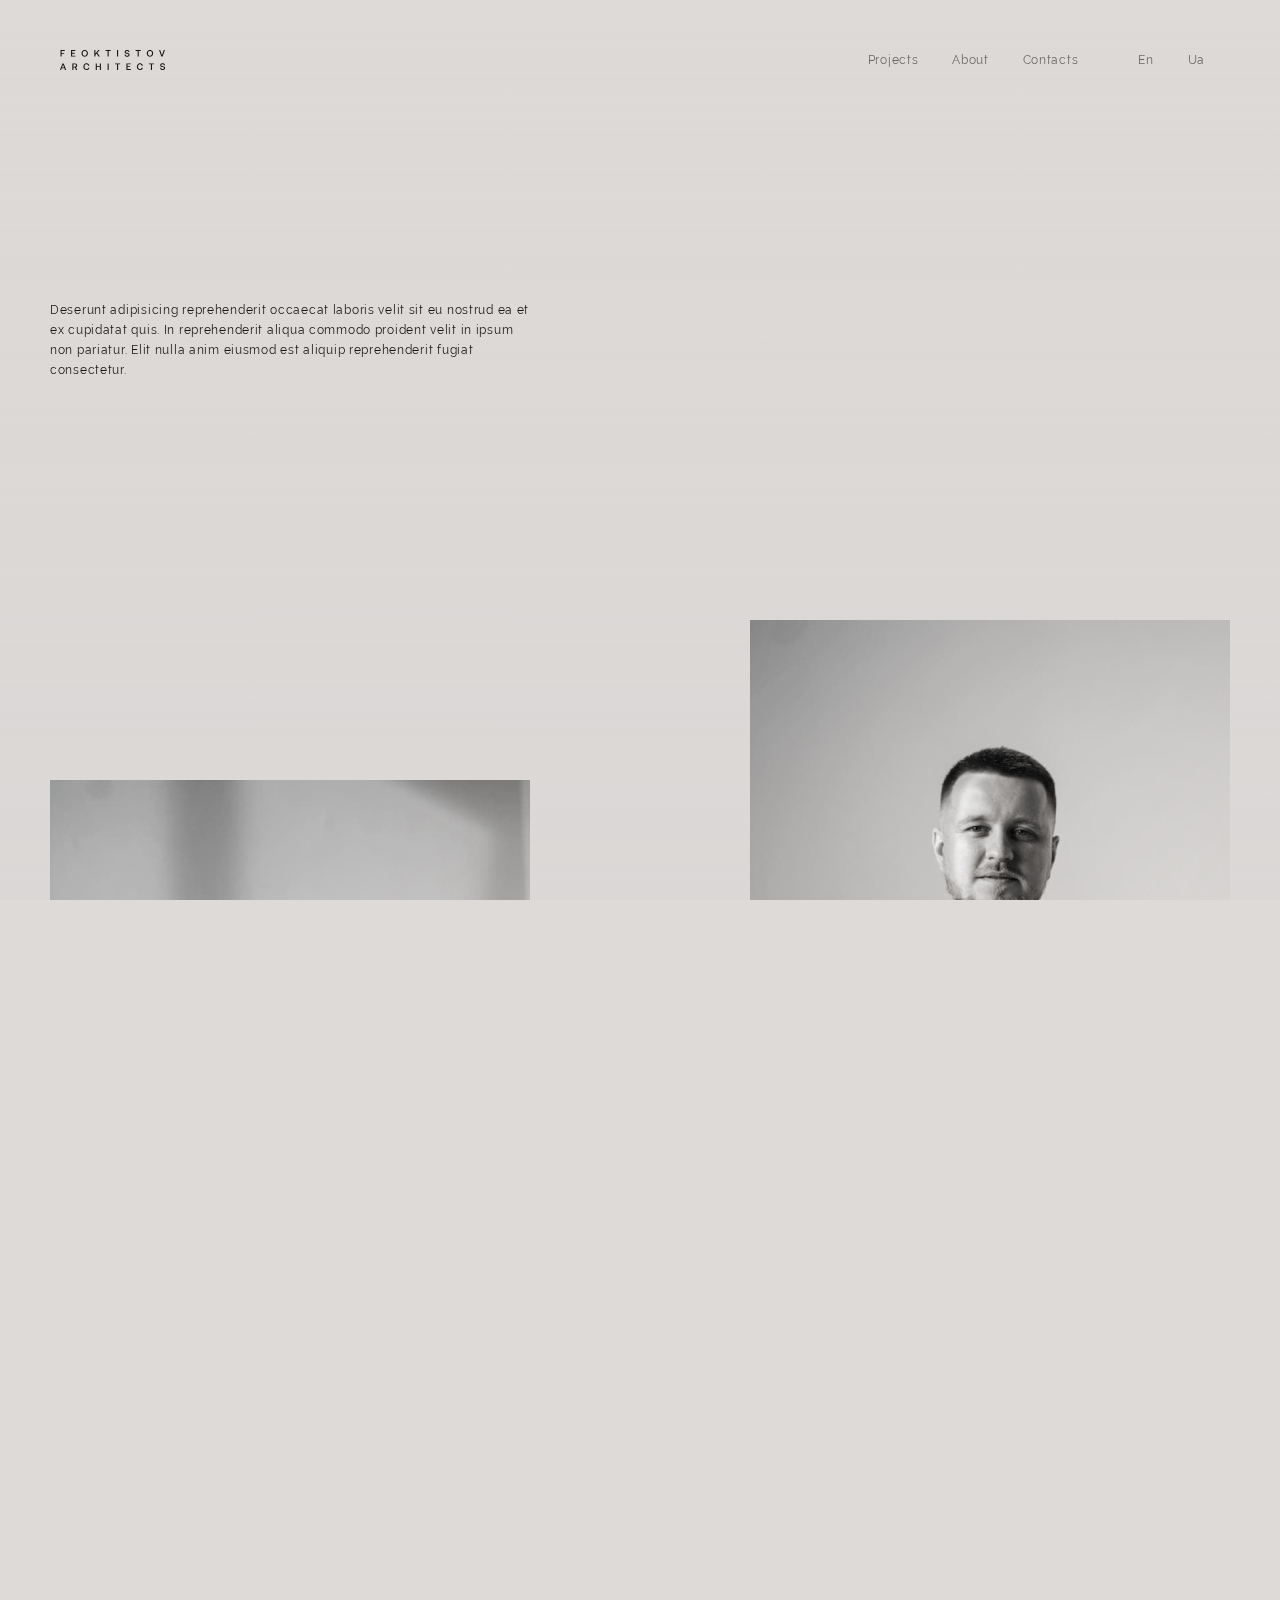
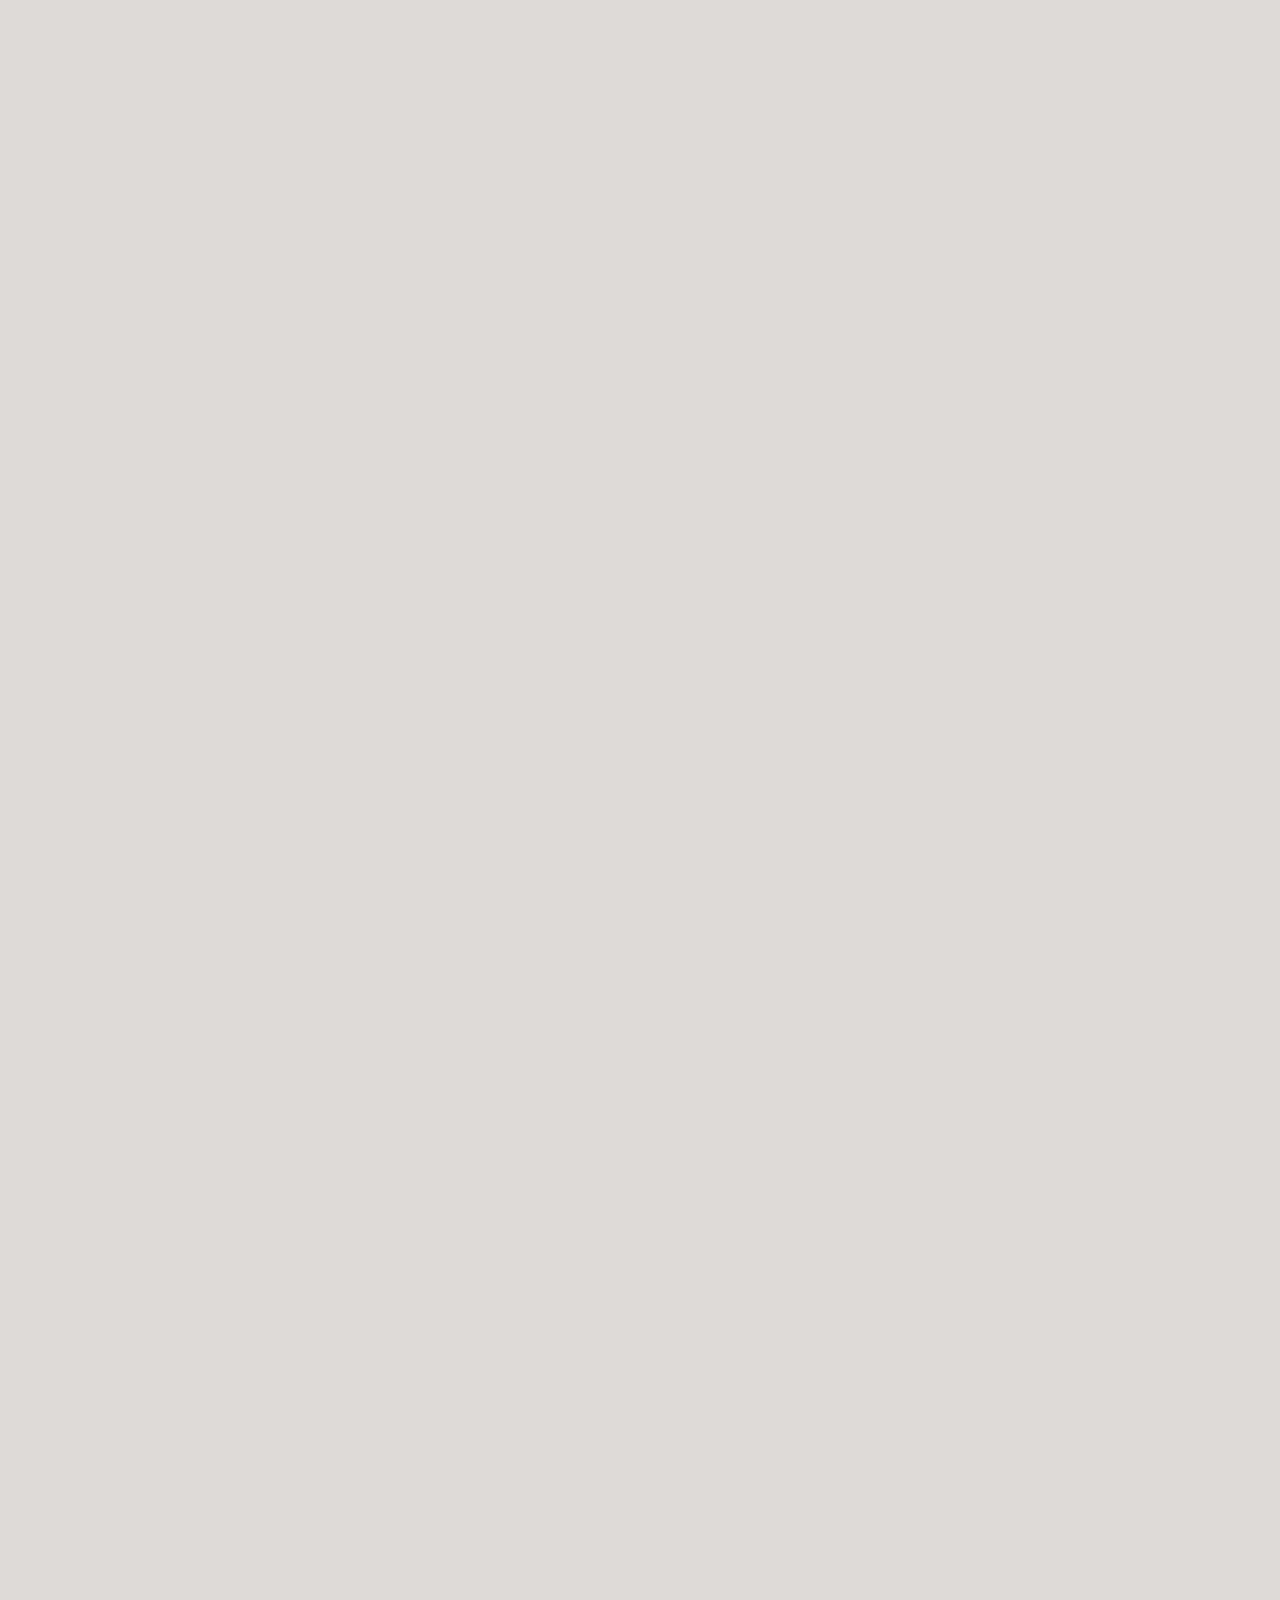
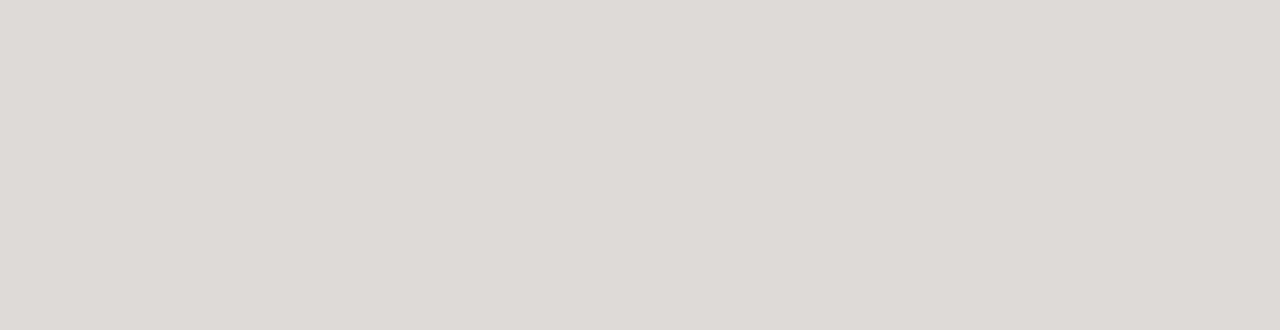
==== commit fd023ac5: "prod" ====
--- a/aboutus.html
+++ b/aboutus.html
@@ -47,7 +47,7 @@
 				<div class="about-holder">
 					<div class="about-item">
 						<div class="img">
-							<img class="b-lazy" src="img/about-page1_100px.jpg" width="480" height="580" data-src="img/about-page1.jpg">
+							<img class="lazyload" src="img/about-page1_100px.jpg" width="480" height="580" data-src="img/about-page1.jpg">
 						</div>
 						<p>Tatyana Feoktistova</p>
 						<p class="position">Co-Owner / Designer</p>
@@ -55,7 +55,7 @@
 					</div>
 					<div class="about-item rellax-center">
 						<div class="img">
-							<img class="b-lazy" src="img/about-page2_100px.jpg" width="480" height="580" data-src="img/about-page2.jpg">
+							<img class="lazyload" src="img/about-page2_100px.jpg" width="480" height="580" data-src="img/about-page2.jpg">
 						</div>
 						<p>Nikita Feoktistov</p>
 						<p class="position">Owner / Architector</p>
@@ -67,7 +67,7 @@
 					</div>
 					<div class="about-item about-item--sm">
 						<div class="img">
-							<img class="b-lazy" src="img/about1-50.jpg" width="380" height="480" data-src="img/about1.jpg" data-aos="fade-in">
+							<img class="lazyload" src="img/about1-50.jpg" width="380" height="460" data-src="img/about1.jpg" data-aos="fade-in">
 						</div>
 						<p>Tatyana Feoktistova</p>
 						<p class="position">Co-Owner / Designer</p>
@@ -79,7 +79,7 @@
 					</div>
 					<div class="about-item about-item--sm rellax-center">
 						<div class="img">
-							<img class="b-lazy" src="img/about2-50.jpg" width="380" height="480" data-src="img/about2.jpg" data-aos="fade-in">
+							<img class="lazyload" src="img/about2-50.jpg" width="380" height="460" data-src="img/about2.jpg" data-aos="fade-in">
 						</div>
 						<p>Nikita Feoktistov</p>
 						<p class="position">Owner / Architector</p>
@@ -259,7 +259,17 @@
 				<span>© 2021 feoktistovarchitects</span>
 				<nav class="nav-policy">
 					<a href="policy.html">Privacy Policy</a>
-					<a href="policy.html">Credits</a>
+					<div class="popper-holder">
+						<a class="popper-trigger" href="policy.html">Credits</a>
+						<div class="popper-wrap">
+							<div class="credit-info">
+								<span>Design by:</span><a class="a-line" href="#" target="_blank">Denys Kravchenko</a>
+								<span>Instagram:</span><a class="a-line" href="#" target="_blank">@denyskra_dsgn</a>
+								<span>Behance:</span><a class="a-line" href="#" target="_blank">link</a>
+								<span>Website:</span><a class="a-line" href="#" target="_blank">website.com</a>
+							</div>
+						</div>
+					</div>
 				</nav>
 			</footer>
 		</div>
--- a/css/main.min.css
+++ b/css/main.min.css
@@ -1 +1 @@
-[data-aos][data-aos][data-aos-duration="50"],body[data-aos-duration="50"] [data-aos]{transition-duration:50ms}[data-aos][data-aos][data-aos-delay="50"],body[data-aos-delay="50"] [data-aos]{transition-delay:0}[data-aos][data-aos][data-aos-delay="50"].aos-animate,body[data-aos-delay="50"] [data-aos].aos-animate{transition-delay:50ms}[data-aos][data-aos][data-aos-duration="100"],body[data-aos-duration="100"] [data-aos]{transition-duration:.1s}[data-aos][data-aos][data-aos-delay="100"],body[data-aos-delay="100"] [data-aos]{transition-delay:0}[data-aos][data-aos][data-aos-delay="100"].aos-animate,body[data-aos-delay="100"] [data-aos].aos-animate{transition-delay:.1s}[data-aos][data-aos][data-aos-duration="150"],body[data-aos-duration="150"] [data-aos]{transition-duration:.15s}[data-aos][data-aos][data-aos-delay="150"],body[data-aos-delay="150"] [data-aos]{transition-delay:0}[data-aos][data-aos][data-aos-delay="150"].aos-animate,body[data-aos-delay="150"] [data-aos].aos-animate{transition-delay:.15s}[data-aos][data-aos][data-aos-duration="200"],body[data-aos-duration="200"] [data-aos]{transition-duration:.2s}[data-aos][data-aos][data-aos-delay="200"],body[data-aos-delay="200"] [data-aos]{transition-delay:0}[data-aos][data-aos][data-aos-delay="200"].aos-animate,body[data-aos-delay="200"] [data-aos].aos-animate{transition-delay:.2s}[data-aos][data-aos][data-aos-duration="250"],body[data-aos-duration="250"] [data-aos]{transition-duration:.25s}[data-aos][data-aos][data-aos-delay="250"],body[data-aos-delay="250"] [data-aos]{transition-delay:0}[data-aos][data-aos][data-aos-delay="250"].aos-animate,body[data-aos-delay="250"] [data-aos].aos-animate{transition-delay:.25s}[data-aos][data-aos][data-aos-duration="300"],body[data-aos-duration="300"] [data-aos]{transition-duration:.3s}[data-aos][data-aos][data-aos-delay="300"],body[data-aos-delay="300"] [data-aos]{transition-delay:0}[data-aos][data-aos][data-aos-delay="300"].aos-animate,body[data-aos-delay="300"] [data-aos].aos-animate{transition-delay:.3s}[data-aos][data-aos][data-aos-duration="350"],body[data-aos-duration="350"] [data-aos]{transition-duration:.35s}[data-aos][data-aos][data-aos-delay="350"],body[data-aos-delay="350"] [data-aos]{transition-delay:0}[data-aos][data-aos][data-aos-delay="350"].aos-animate,body[data-aos-delay="350"] [data-aos].aos-animate{transition-delay:.35s}[data-aos][data-aos][data-aos-duration="400"],body[data-aos-duration="400"] [data-aos]{transition-duration:.4s}[data-aos][data-aos][data-aos-delay="400"],body[data-aos-delay="400"] [data-aos]{transition-delay:0}[data-aos][data-aos][data-aos-delay="400"].aos-animate,body[data-aos-delay="400"] [data-aos].aos-animate{transition-delay:.4s}[data-aos][data-aos][data-aos-duration="450"],body[data-aos-duration="450"] [data-aos]{transition-duration:.45s}[data-aos][data-aos][data-aos-delay="450"],body[data-aos-delay="450"] [data-aos]{transition-delay:0}[data-aos][data-aos][data-aos-delay="450"].aos-animate,body[data-aos-delay="450"] [data-aos].aos-animate{transition-delay:.45s}[data-aos][data-aos][data-aos-duration="500"],body[data-aos-duration="500"] [data-aos]{transition-duration:.5s}[data-aos][data-aos][data-aos-delay="500"],body[data-aos-delay="500"] [data-aos]{transition-delay:0}[data-aos][data-aos][data-aos-delay="500"].aos-animate,body[data-aos-delay="500"] [data-aos].aos-animate{transition-delay:.5s}[data-aos][data-aos][data-aos-duration="550"],body[data-aos-duration="550"] [data-aos]{transition-duration:.55s}[data-aos][data-aos][data-aos-delay="550"],body[data-aos-delay="550"] [data-aos]{transition-delay:0}[data-aos][data-aos][data-aos-delay="550"].aos-animate,body[data-aos-delay="550"] [data-aos].aos-animate{transition-delay:.55s}[data-aos][data-aos][data-aos-duration="600"],body[data-aos-duration="600"] [data-aos]{transition-duration:.6s}[data-aos][data-aos][data-aos-delay="600"],body[data-aos-delay="600"] [data-aos]{transition-delay:0}[data-aos][data-aos][data-aos-delay="600"].aos-animate,body[data-aos-delay="600"] [data-aos].aos-animate{transition-delay:.6s}[data-aos][data-aos][data-aos-duration="650"],body[data-aos-duration="650"] [data-aos]{transition-duration:.65s}[data-aos][data-aos][data-aos-delay="650"],body[data-aos-delay="650"] [data-aos]{transition-delay:0}[data-aos][data-aos][data-aos-delay="650"].aos-animate,body[data-aos-delay="650"] [data-aos].aos-animate{transition-delay:.65s}[data-aos][data-aos][data-aos-duration="700"],body[data-aos-duration="700"] [data-aos]{transition-duration:.7s}[data-aos][data-aos][data-aos-delay="700"],body[data-aos-delay="700"] [data-aos]{transition-delay:0}[data-aos][data-aos][data-aos-delay="700"].aos-animate,body[data-aos-delay="700"] [data-aos].aos-animate{transition-delay:.7s}[data-aos][data-aos][data-aos-duration="750"],body[data-aos-duration="750"] [data-aos]{transition-duration:.75s}[data-aos][data-aos][data-aos-delay="750"],body[data-aos-delay="750"] [data-aos]{transition-delay:0}[data-aos][data-aos][data-aos-delay="750"].aos-animate,body[data-aos-delay="750"] [data-aos].aos-animate{transition-delay:.75s}[data-aos][data-aos][data-aos-duration="800"],body[data-aos-duration="800"] [data-aos]{transition-duration:.8s}[data-aos][data-aos][data-aos-delay="800"],body[data-aos-delay="800"] [data-aos]{transition-delay:0}[data-aos][data-aos][data-aos-delay="800"].aos-animate,body[data-aos-delay="800"] [data-aos].aos-animate{transition-delay:.8s}[data-aos][data-aos][data-aos-duration="850"],body[data-aos-duration="850"] [data-aos]{transition-duration:.85s}[data-aos][data-aos][data-aos-delay="850"],body[data-aos-delay="850"] [data-aos]{transition-delay:0}[data-aos][data-aos][data-aos-delay="850"].aos-animate,body[data-aos-delay="850"] [data-aos].aos-animate{transition-delay:.85s}[data-aos][data-aos][data-aos-duration="900"],body[data-aos-duration="900"] [data-aos]{transition-duration:.9s}[data-aos][data-aos][data-aos-delay="900"],body[data-aos-delay="900"] [data-aos]{transition-delay:0}[data-aos][data-aos][data-aos-delay="900"].aos-animate,body[data-aos-delay="900"] [data-aos].aos-animate{transition-delay:.9s}[data-aos][data-aos][data-aos-duration="950"],body[data-aos-duration="950"] [data-aos]{transition-duration:.95s}[data-aos][data-aos][data-aos-delay="950"],body[data-aos-delay="950"] [data-aos]{transition-delay:0}[data-aos][data-aos][data-aos-delay="950"].aos-animate,body[data-aos-delay="950"] [data-aos].aos-animate{transition-delay:.95s}[data-aos][data-aos][data-aos-duration="1000"],body[data-aos-duration="1000"] [data-aos]{transition-duration:1s}[data-aos][data-aos][data-aos-delay="1000"],body[data-aos-delay="1000"] [data-aos]{transition-delay:0}[data-aos][data-aos][data-aos-delay="1000"].aos-animate,body[data-aos-delay="1000"] [data-aos].aos-animate{transition-delay:1s}[data-aos][data-aos][data-aos-duration="1050"],body[data-aos-duration="1050"] [data-aos]{transition-duration:1.05s}[data-aos][data-aos][data-aos-delay="1050"],body[data-aos-delay="1050"] [data-aos]{transition-delay:0}[data-aos][data-aos][data-aos-delay="1050"].aos-animate,body[data-aos-delay="1050"] [data-aos].aos-animate{transition-delay:1.05s}[data-aos][data-aos][data-aos-duration="1100"],body[data-aos-duration="1100"] [data-aos]{transition-duration:1.1s}[data-aos][data-aos][data-aos-delay="1100"],body[data-aos-delay="1100"] [data-aos]{transition-delay:0}[data-aos][data-aos][data-aos-delay="1100"].aos-animate,body[data-aos-delay="1100"] [data-aos].aos-animate{transition-delay:1.1s}[data-aos][data-aos][data-aos-duration="1150"],body[data-aos-duration="1150"] [data-aos]{transition-duration:1.15s}[data-aos][data-aos][data-aos-delay="1150"],body[data-aos-delay="1150"] [data-aos]{transition-delay:0}[data-aos][data-aos][data-aos-delay="1150"].aos-animate,body[data-aos-delay="1150"] [data-aos].aos-animate{transition-delay:1.15s}[data-aos][data-aos][data-aos-duration="1200"],body[data-aos-duration="1200"] [data-aos]{transition-duration:1.2s}[data-aos][data-aos][data-aos-delay="1200"],body[data-aos-delay="1200"] [data-aos]{transition-delay:0}[data-aos][data-aos][data-aos-delay="1200"].aos-animate,body[data-aos-delay="1200"] [data-aos].aos-animate{transition-delay:1.2s}[data-aos][data-aos][data-aos-duration="1250"],body[data-aos-duration="1250"] [data-aos]{transition-duration:1.25s}[data-aos][data-aos][data-aos-delay="1250"],body[data-aos-delay="1250"] [data-aos]{transition-delay:0}[data-aos][data-aos][data-aos-delay="1250"].aos-animate,body[data-aos-delay="1250"] [data-aos].aos-animate{transition-delay:1.25s}[data-aos][data-aos][data-aos-duration="1300"],body[data-aos-duration="1300"] [data-aos]{transition-duration:1.3s}[data-aos][data-aos][data-aos-delay="1300"],body[data-aos-delay="1300"] [data-aos]{transition-delay:0}[data-aos][data-aos][data-aos-delay="1300"].aos-animate,body[data-aos-delay="1300"] [data-aos].aos-animate{transition-delay:1.3s}[data-aos][data-aos][data-aos-duration="1350"],body[data-aos-duration="1350"] [data-aos]{transition-duration:1.35s}[data-aos][data-aos][data-aos-delay="1350"],body[data-aos-delay="1350"] [data-aos]{transition-delay:0}[data-aos][data-aos][data-aos-delay="1350"].aos-animate,body[data-aos-delay="1350"] [data-aos].aos-animate{transition-delay:1.35s}[data-aos][data-aos][data-aos-duration="1400"],body[data-aos-duration="1400"] [data-aos]{transition-duration:1.4s}[data-aos][data-aos][data-aos-delay="1400"],body[data-aos-delay="1400"] [data-aos]{transition-delay:0}[data-aos][data-aos][data-aos-delay="1400"].aos-animate,body[data-aos-delay="1400"] [data-aos].aos-animate{transition-delay:1.4s}[data-aos][data-aos][data-aos-duration="1450"],body[data-aos-duration="1450"] [data-aos]{transition-duration:1.45s}[data-aos][data-aos][data-aos-delay="1450"],body[data-aos-delay="1450"] [data-aos]{transition-delay:0}[data-aos][data-aos][data-aos-delay="1450"].aos-animate,body[data-aos-delay="1450"] [data-aos].aos-animate{transition-delay:1.45s}[data-aos][data-aos][data-aos-duration="1500"],body[data-aos-duration="1500"] [data-aos]{transition-duration:1.5s}[data-aos][data-aos][data-aos-delay="1500"],body[data-aos-delay="1500"] [data-aos]{transition-delay:0}[data-aos][data-aos][data-aos-delay="1500"].aos-animate,body[data-aos-delay="1500"] [data-aos].aos-animate{transition-delay:1.5s}[data-aos][data-aos][data-aos-duration="1550"],body[data-aos-duration="1550"] [data-aos]{transition-duration:1.55s}[data-aos][data-aos][data-aos-delay="1550"],body[data-aos-delay="1550"] [data-aos]{transition-delay:0}[data-aos][data-aos][data-aos-delay="1550"].aos-animate,body[data-aos-delay="1550"] [data-aos].aos-animate{transition-delay:1.55s}[data-aos][data-aos][data-aos-duration="1600"],body[data-aos-duration="1600"] [data-aos]{transition-duration:1.6s}[data-aos][data-aos][data-aos-delay="1600"],body[data-aos-delay="1600"] [data-aos]{transition-delay:0}[data-aos][data-aos][data-aos-delay="1600"].aos-animate,body[data-aos-delay="1600"] [data-aos].aos-animate{transition-delay:1.6s}[data-aos][data-aos][data-aos-duration="1650"],body[data-aos-duration="1650"] [data-aos]{transition-duration:1.65s}[data-aos][data-aos][data-aos-delay="1650"],body[data-aos-delay="1650"] [data-aos]{transition-delay:0}[data-aos][data-aos][data-aos-delay="1650"].aos-animate,body[data-aos-delay="1650"] [data-aos].aos-animate{transition-delay:1.65s}[data-aos][data-aos][data-aos-duration="1700"],body[data-aos-duration="1700"] [data-aos]{transition-duration:1.7s}[data-aos][data-aos][data-aos-delay="1700"],body[data-aos-delay="1700"] [data-aos]{transition-delay:0}[data-aos][data-aos][data-aos-delay="1700"].aos-animate,body[data-aos-delay="1700"] [data-aos].aos-animate{transition-delay:1.7s}[data-aos][data-aos][data-aos-duration="1750"],body[data-aos-duration="1750"] [data-aos]{transition-duration:1.75s}[data-aos][data-aos][data-aos-delay="1750"],body[data-aos-delay="1750"] [data-aos]{transition-delay:0}[data-aos][data-aos][data-aos-delay="1750"].aos-animate,body[data-aos-delay="1750"] [data-aos].aos-animate{transition-delay:1.75s}[data-aos][data-aos][data-aos-duration="1800"],body[data-aos-duration="1800"] [data-aos]{transition-duration:1.8s}[data-aos][data-aos][data-aos-delay="1800"],body[data-aos-delay="1800"] [data-aos]{transition-delay:0}[data-aos][data-aos][data-aos-delay="1800"].aos-animate,body[data-aos-delay="1800"] [data-aos].aos-animate{transition-delay:1.8s}[data-aos][data-aos][data-aos-duration="1850"],body[data-aos-duration="1850"] [data-aos]{transition-duration:1.85s}[data-aos][data-aos][data-aos-delay="1850"],body[data-aos-delay="1850"] [data-aos]{transition-delay:0}[data-aos][data-aos][data-aos-delay="1850"].aos-animate,body[data-aos-delay="1850"] [data-aos].aos-animate{transition-delay:1.85s}[data-aos][data-aos][data-aos-duration="1900"],body[data-aos-duration="1900"] [data-aos]{transition-duration:1.9s}[data-aos][data-aos][data-aos-delay="1900"],body[data-aos-delay="1900"] [data-aos]{transition-delay:0}[data-aos][data-aos][data-aos-delay="1900"].aos-animate,body[data-aos-delay="1900"] [data-aos].aos-animate{transition-delay:1.9s}[data-aos][data-aos][data-aos-duration="1950"],body[data-aos-duration="1950"] [data-aos]{transition-duration:1.95s}[data-aos][data-aos][data-aos-delay="1950"],body[data-aos-delay="1950"] [data-aos]{transition-delay:0}[data-aos][data-aos][data-aos-delay="1950"].aos-animate,body[data-aos-delay="1950"] [data-aos].aos-animate{transition-delay:1.95s}[data-aos][data-aos][data-aos-duration="2000"],body[data-aos-duration="2000"] [data-aos]{transition-duration:2s}[data-aos][data-aos][data-aos-delay="2000"],body[data-aos-delay="2000"] [data-aos]{transition-delay:0}[data-aos][data-aos][data-aos-delay="2000"].aos-animate,body[data-aos-delay="2000"] [data-aos].aos-animate{transition-delay:2s}[data-aos][data-aos][data-aos-duration="2050"],body[data-aos-duration="2050"] [data-aos]{transition-duration:2.05s}[data-aos][data-aos][data-aos-delay="2050"],body[data-aos-delay="2050"] [data-aos]{transition-delay:0}[data-aos][data-aos][data-aos-delay="2050"].aos-animate,body[data-aos-delay="2050"] [data-aos].aos-animate{transition-delay:2.05s}[data-aos][data-aos][data-aos-duration="2100"],body[data-aos-duration="2100"] [data-aos]{transition-duration:2.1s}[data-aos][data-aos][data-aos-delay="2100"],body[data-aos-delay="2100"] [data-aos]{transition-delay:0}[data-aos][data-aos][data-aos-delay="2100"].aos-animate,body[data-aos-delay="2100"] [data-aos].aos-animate{transition-delay:2.1s}[data-aos][data-aos][data-aos-duration="2150"],body[data-aos-duration="2150"] [data-aos]{transition-duration:2.15s}[data-aos][data-aos][data-aos-delay="2150"],body[data-aos-delay="2150"] [data-aos]{transition-delay:0}[data-aos][data-aos][data-aos-delay="2150"].aos-animate,body[data-aos-delay="2150"] [data-aos].aos-animate{transition-delay:2.15s}[data-aos][data-aos][data-aos-duration="2200"],body[data-aos-duration="2200"] [data-aos]{transition-duration:2.2s}[data-aos][data-aos][data-aos-delay="2200"],body[data-aos-delay="2200"] [data-aos]{transition-delay:0}[data-aos][data-aos][data-aos-delay="2200"].aos-animate,body[data-aos-delay="2200"] [data-aos].aos-animate{transition-delay:2.2s}[data-aos][data-aos][data-aos-duration="2250"],body[data-aos-duration="2250"] [data-aos]{transition-duration:2.25s}[data-aos][data-aos][data-aos-delay="2250"],body[data-aos-delay="2250"] [data-aos]{transition-delay:0}[data-aos][data-aos][data-aos-delay="2250"].aos-animate,body[data-aos-delay="2250"] [data-aos].aos-animate{transition-delay:2.25s}[data-aos][data-aos][data-aos-duration="2300"],body[data-aos-duration="2300"] [data-aos]{transition-duration:2.3s}[data-aos][data-aos][data-aos-delay="2300"],body[data-aos-delay="2300"] [data-aos]{transition-delay:0}[data-aos][data-aos][data-aos-delay="2300"].aos-animate,body[data-aos-delay="2300"] [data-aos].aos-animate{transition-delay:2.3s}[data-aos][data-aos][data-aos-duration="2350"],body[data-aos-duration="2350"] [data-aos]{transition-duration:2.35s}[data-aos][data-aos][data-aos-delay="2350"],body[data-aos-delay="2350"] [data-aos]{transition-delay:0}[data-aos][data-aos][data-aos-delay="2350"].aos-animate,body[data-aos-delay="2350"] [data-aos].aos-animate{transition-delay:2.35s}[data-aos][data-aos][data-aos-duration="2400"],body[data-aos-duration="2400"] [data-aos]{transition-duration:2.4s}[data-aos][data-aos][data-aos-delay="2400"],body[data-aos-delay="2400"] [data-aos]{transition-delay:0}[data-aos][data-aos][data-aos-delay="2400"].aos-animate,body[data-aos-delay="2400"] [data-aos].aos-animate{transition-delay:2.4s}[data-aos][data-aos][data-aos-duration="2450"],body[data-aos-duration="2450"] [data-aos]{transition-duration:2.45s}[data-aos][data-aos][data-aos-delay="2450"],body[data-aos-delay="2450"] [data-aos]{transition-delay:0}[data-aos][data-aos][data-aos-delay="2450"].aos-animate,body[data-aos-delay="2450"] [data-aos].aos-animate{transition-delay:2.45s}[data-aos][data-aos][data-aos-duration="2500"],body[data-aos-duration="2500"] [data-aos]{transition-duration:2.5s}[data-aos][data-aos][data-aos-delay="2500"],body[data-aos-delay="2500"] [data-aos]{transition-delay:0}[data-aos][data-aos][data-aos-delay="2500"].aos-animate,body[data-aos-delay="2500"] [data-aos].aos-animate{transition-delay:2.5s}[data-aos][data-aos][data-aos-duration="2550"],body[data-aos-duration="2550"] [data-aos]{transition-duration:2.55s}[data-aos][data-aos][data-aos-delay="2550"],body[data-aos-delay="2550"] [data-aos]{transition-delay:0}[data-aos][data-aos][data-aos-delay="2550"].aos-animate,body[data-aos-delay="2550"] [data-aos].aos-animate{transition-delay:2.55s}[data-aos][data-aos][data-aos-duration="2600"],body[data-aos-duration="2600"] [data-aos]{transition-duration:2.6s}[data-aos][data-aos][data-aos-delay="2600"],body[data-aos-delay="2600"] [data-aos]{transition-delay:0}[data-aos][data-aos][data-aos-delay="2600"].aos-animate,body[data-aos-delay="2600"] [data-aos].aos-animate{transition-delay:2.6s}[data-aos][data-aos][data-aos-duration="2650"],body[data-aos-duration="2650"] [data-aos]{transition-duration:2.65s}[data-aos][data-aos][data-aos-delay="2650"],body[data-aos-delay="2650"] [data-aos]{transition-delay:0}[data-aos][data-aos][data-aos-delay="2650"].aos-animate,body[data-aos-delay="2650"] [data-aos].aos-animate{transition-delay:2.65s}[data-aos][data-aos][data-aos-duration="2700"],body[data-aos-duration="2700"] [data-aos]{transition-duration:2.7s}[data-aos][data-aos][data-aos-delay="2700"],body[data-aos-delay="2700"] [data-aos]{transition-delay:0}[data-aos][data-aos][data-aos-delay="2700"].aos-animate,body[data-aos-delay="2700"] [data-aos].aos-animate{transition-delay:2.7s}[data-aos][data-aos][data-aos-duration="2750"],body[data-aos-duration="2750"] [data-aos]{transition-duration:2.75s}[data-aos][data-aos][data-aos-delay="2750"],body[data-aos-delay="2750"] [data-aos]{transition-delay:0}[data-aos][data-aos][data-aos-delay="2750"].aos-animate,body[data-aos-delay="2750"] [data-aos].aos-animate{transition-delay:2.75s}[data-aos][data-aos][data-aos-duration="2800"],body[data-aos-duration="2800"] [data-aos]{transition-duration:2.8s}[data-aos][data-aos][data-aos-delay="2800"],body[data-aos-delay="2800"] [data-aos]{transition-delay:0}[data-aos][data-aos][data-aos-delay="2800"].aos-animate,body[data-aos-delay="2800"] [data-aos].aos-animate{transition-delay:2.8s}[data-aos][data-aos][data-aos-duration="2850"],body[data-aos-duration="2850"] [data-aos]{transition-duration:2.85s}[data-aos][data-aos][data-aos-delay="2850"],body[data-aos-delay="2850"] [data-aos]{transition-delay:0}[data-aos][data-aos][data-aos-delay="2850"].aos-animate,body[data-aos-delay="2850"] [data-aos].aos-animate{transition-delay:2.85s}[data-aos][data-aos][data-aos-duration="2900"],body[data-aos-duration="2900"] [data-aos]{transition-duration:2.9s}[data-aos][data-aos][data-aos-delay="2900"],body[data-aos-delay="2900"] [data-aos]{transition-delay:0}[data-aos][data-aos][data-aos-delay="2900"].aos-animate,body[data-aos-delay="2900"] [data-aos].aos-animate{transition-delay:2.9s}[data-aos][data-aos][data-aos-duration="2950"],body[data-aos-duration="2950"] [data-aos]{transition-duration:2.95s}[data-aos][data-aos][data-aos-delay="2950"],body[data-aos-delay="2950"] [data-aos]{transition-delay:0}[data-aos][data-aos][data-aos-delay="2950"].aos-animate,body[data-aos-delay="2950"] [data-aos].aos-animate{transition-delay:2.95s}[data-aos][data-aos][data-aos-duration="3000"],body[data-aos-duration="3000"] [data-aos]{transition-duration:3s}[data-aos][data-aos][data-aos-delay="3000"],body[data-aos-delay="3000"] [data-aos]{transition-delay:0}[data-aos][data-aos][data-aos-delay="3000"].aos-animate,body[data-aos-delay="3000"] [data-aos].aos-animate{transition-delay:3s}[data-aos][data-aos][data-aos-easing=linear],body[data-aos-easing=linear] [data-aos]{transition-timing-function:cubic-bezier(.25,.25,.75,.75)}[data-aos][data-aos][data-aos-easing=ease],body[data-aos-easing=ease] [data-aos]{transition-timing-function:ease}[data-aos][data-aos][data-aos-easing=ease-in],body[data-aos-easing=ease-in] [data-aos]{transition-timing-function:ease-in}[data-aos][data-aos][data-aos-easing=ease-out],body[data-aos-easing=ease-out] [data-aos]{transition-timing-function:ease-out}[data-aos][data-aos][data-aos-easing=ease-in-out],body[data-aos-easing=ease-in-out] [data-aos]{transition-timing-function:ease-in-out}[data-aos][data-aos][data-aos-easing=ease-in-back],body[data-aos-easing=ease-in-back] [data-aos]{transition-timing-function:cubic-bezier(.6,-.28,.735,.045)}[data-aos][data-aos][data-aos-easing=ease-out-back],body[data-aos-easing=ease-out-back] [data-aos]{transition-timing-function:cubic-bezier(.175,.885,.32,1.275)}[data-aos][data-aos][data-aos-easing=ease-in-out-back],body[data-aos-easing=ease-in-out-back] [data-aos]{transition-timing-function:cubic-bezier(.68,-.55,.265,1.55)}[data-aos][data-aos][data-aos-easing=ease-in-sine],body[data-aos-easing=ease-in-sine] [data-aos]{transition-timing-function:cubic-bezier(.47,0,.745,.715)}[data-aos][data-aos][data-aos-easing=ease-out-sine],body[data-aos-easing=ease-out-sine] [data-aos]{transition-timing-function:cubic-bezier(.39,.575,.565,1)}[data-aos][data-aos][data-aos-easing=ease-in-out-sine],body[data-aos-easing=ease-in-out-sine] [data-aos]{transition-timing-function:cubic-bezier(.445,.05,.55,.95)}[data-aos][data-aos][data-aos-easing=ease-in-quad],body[data-aos-easing=ease-in-quad] [data-aos]{transition-timing-function:cubic-bezier(.55,.085,.68,.53)}[data-aos][data-aos][data-aos-easing=ease-out-quad],body[data-aos-easing=ease-out-quad] [data-aos]{transition-timing-function:cubic-bezier(.25,.46,.45,.94)}[data-aos][data-aos][data-aos-easing=ease-in-out-quad],body[data-aos-easing=ease-in-out-quad] [data-aos]{transition-timing-function:cubic-bezier(.455,.03,.515,.955)}[data-aos][data-aos][data-aos-easing=ease-in-cubic],body[data-aos-easing=ease-in-cubic] [data-aos]{transition-timing-function:cubic-bezier(.55,.085,.68,.53)}[data-aos][data-aos][data-aos-easing=ease-out-cubic],body[data-aos-easing=ease-out-cubic] [data-aos]{transition-timing-function:cubic-bezier(.25,.46,.45,.94)}[data-aos][data-aos][data-aos-easing=ease-in-out-cubic],body[data-aos-easing=ease-in-out-cubic] [data-aos]{transition-timing-function:cubic-bezier(.455,.03,.515,.955)}[data-aos][data-aos][data-aos-easing=ease-in-quart],body[data-aos-easing=ease-in-quart] [data-aos]{transition-timing-function:cubic-bezier(.55,.085,.68,.53)}[data-aos][data-aos][data-aos-easing=ease-out-quart],body[data-aos-easing=ease-out-quart] [data-aos]{transition-timing-function:cubic-bezier(.25,.46,.45,.94)}[data-aos][data-aos][data-aos-easing=ease-in-out-quart],body[data-aos-easing=ease-in-out-quart] [data-aos]{transition-timing-function:cubic-bezier(.455,.03,.515,.955)}[data-aos^=fade][data-aos^=fade]{opacity:0;transition-property:opacity,transform}[data-aos^=fade][data-aos^=fade].aos-animate{opacity:1;transform:translateZ(0)}[data-aos=fade-up]{transform:translate3d(0,100px,0)}[data-aos=fade-down]{transform:translate3d(0,-100px,0)}[data-aos=fade-right]{transform:translate3d(-100px,0,0)}[data-aos=fade-left]{transform:translate3d(100px,0,0)}[data-aos=fade-up-right]{transform:translate3d(-100px,100px,0)}[data-aos=fade-up-left]{transform:translate3d(100px,100px,0)}[data-aos=fade-down-right]{transform:translate3d(-100px,-100px,0)}[data-aos=fade-down-left]{transform:translate3d(100px,-100px,0)}[data-aos^=zoom][data-aos^=zoom]{opacity:0;transition-property:opacity,transform}[data-aos^=zoom][data-aos^=zoom].aos-animate{opacity:1;transform:translateZ(0) scale(1)}[data-aos=zoom-in]{transform:scale(.6)}[data-aos=zoom-in-up]{transform:translate3d(0,100px,0) scale(.6)}[data-aos=zoom-in-down]{transform:translate3d(0,-100px,0) scale(.6)}[data-aos=zoom-in-right]{transform:translate3d(-100px,0,0) scale(.6)}[data-aos=zoom-in-left]{transform:translate3d(100px,0,0) scale(.6)}[data-aos=zoom-out]{transform:scale(1.2)}[data-aos=zoom-out-up]{transform:translate3d(0,100px,0) scale(1.2)}[data-aos=zoom-out-down]{transform:translate3d(0,-100px,0) scale(1.2)}[data-aos=zoom-out-right]{transform:translate3d(-100px,0,0) scale(1.2)}[data-aos=zoom-out-left]{transform:translate3d(100px,0,0) scale(1.2)}[data-aos^=slide][data-aos^=slide]{transition-property:transform}[data-aos^=slide][data-aos^=slide].aos-animate{transform:translateZ(0)}[data-aos=slide-up]{transform:translate3d(0,100%,0)}[data-aos=slide-down]{transform:translate3d(0,-100%,0)}[data-aos=slide-right]{transform:translate3d(-100%,0,0)}[data-aos=slide-left]{transform:translate3d(100%,0,0)}[data-aos^=flip][data-aos^=flip]{backface-visibility:hidden;transition-property:transform}[data-aos=flip-left]{transform:perspective(2500px) rotateY(-100deg)}[data-aos=flip-left].aos-animate{transform:perspective(2500px) rotateY(0)}[data-aos=flip-right]{transform:perspective(2500px) rotateY(100deg)}[data-aos=flip-right].aos-animate{transform:perspective(2500px) rotateY(0)}[data-aos=flip-up]{transform:perspective(2500px) rotateX(-100deg)}[data-aos=flip-up].aos-animate{transform:perspective(2500px) rotateX(0)}[data-aos=flip-down]{transform:perspective(2500px) rotateX(100deg)}[data-aos=flip-down].aos-animate{transform:perspective(2500px) rotateX(0)}@font-face{font-family:Raleway;font-weight:400;font-style:normal;font-display:swap;src:url(../fonts/RalewayRegular/RalewayRegular.eot);src:url(../fonts/RalewayRegular/RalewayRegular.eot?#iefix) format("embedded-opentype"),url(../fonts/RalewayRegular/RalewayRegular.woff2) format("woff2"),url(../fonts/RalewayRegular/RalewayRegular.woff) format("woff"),url(../fonts/RalewayRegular/RalewayRegular.ttf) format("truetype"),url(../fonts/RalewayRegular/RalewayRegular.svg#../fonts/RalewayRegular/RalewayRegular) format("svg")}*,::after,::before{-webkit-box-sizing:border-box;box-sizing:border-box}html{font-family:sans-serif;line-height:1.15;-webkit-text-size-adjust:100%;-ms-text-size-adjust:100%;-ms-overflow-style:scrollbar;-webkit-tap-highlight-color:transparent}@-ms-viewport{width:device-width}article,aside,dialog,figcaption,figure,footer,header,hgroup,main,nav,section{display:block}body{margin:0;font-family:-apple-system,BlinkMacSystemFont,"Segoe UI",Roboto,"Helvetica Neue",Arial,sans-serif,"Apple Color Emoji","Segoe UI Emoji","Segoe UI Symbol";font-size:1rem;font-weight:400;line-height:1.5;color:#212529;text-align:left;background-color:#e5e5e5}[tabindex="-1"]:focus{outline:0!important}hr{-webkit-box-sizing:content-box;box-sizing:content-box;height:0;overflow:visible}h1,h2,h3,h4,h5,h6{margin-top:0;margin-bottom:.5rem}p{margin-top:0;margin-bottom:1rem}abbr[data-original-title],abbr[title]{text-decoration:underline;-webkit-text-decoration:underline dotted;text-decoration:underline dotted;cursor:help;border-bottom:0}address{margin-bottom:1rem;font-style:normal;line-height:inherit}dl,ol,ul{margin-top:0;margin-bottom:1rem}ol ol,ol ul,ul ol,ul ul{margin-bottom:0}dt{font-weight:700}dd{margin-bottom:.5rem;margin-left:0}blockquote{margin:0 0 1rem}dfn{font-style:italic}b,strong{font-weight:bolder}small{font-size:80%}sub,sup{position:relative;font-size:75%;line-height:0;vertical-align:baseline}sub{bottom:-.25em}sup{top:-.5em}a{color:#007bff;text-decoration:none;background-color:transparent;-webkit-text-decoration-skip:objects}a:hover{color:#0056b3;text-decoration:underline}a:not([href]):not([tabindex]){color:inherit;text-decoration:none}a:not([href]):not([tabindex]):focus,a:not([href]):not([tabindex]):hover{color:inherit;text-decoration:none}a:not([href]):not([tabindex]):focus{outline:0}code,kbd,pre,samp{font-family:monospace,monospace;font-size:1em}pre{margin-top:0;margin-bottom:1rem;overflow:auto;-ms-overflow-style:scrollbar}figure{margin:0 0 1rem}img{vertical-align:middle;border-style:none}svg:not(:root){overflow:hidden}table{border-collapse:collapse}caption{padding-top:.75rem;padding-bottom:.75rem;color:#6c757d;text-align:left;caption-side:bottom}th{text-align:inherit}label{display:inline-block;margin-bottom:.5rem}button{border-radius:0}button:focus{outline:1px dotted;outline:5px auto -webkit-focus-ring-color}button,input,optgroup,select,textarea{margin:0;font-family:inherit;font-size:inherit;line-height:inherit}button,input{overflow:visible}button,select{text-transform:none}[type=reset],[type=submit],button,html [type=button]{-webkit-appearance:button}[type=button]::-moz-focus-inner,[type=reset]::-moz-focus-inner,[type=submit]::-moz-focus-inner,button::-moz-focus-inner{padding:0;border-style:none}input[type=checkbox],input[type=radio]{-webkit-box-sizing:border-box;box-sizing:border-box;padding:0}input[type=date],input[type=datetime-local],input[type=month],input[type=time]{-webkit-appearance:listbox}textarea{overflow:auto;resize:vertical}fieldset{min-width:0;padding:0;margin:0;border:0}legend{display:block;width:100%;max-width:100%;padding:0;margin-bottom:.5rem;font-size:1.5rem;line-height:inherit;color:inherit;white-space:normal}progress{vertical-align:baseline}[type=number]::-webkit-inner-spin-button,[type=number]::-webkit-outer-spin-button{height:auto}[type=search]{outline-offset:-2px;-webkit-appearance:none}[type=search]::-webkit-search-cancel-button,[type=search]::-webkit-search-decoration{-webkit-appearance:none}::-webkit-file-upload-button{font:inherit;-webkit-appearance:button}output{display:inline-block}summary{display:list-item;cursor:pointer}template{display:none}[hidden]{display:none!important}@-ms-viewport{width:device-width}html{-webkit-box-sizing:border-box;box-sizing:border-box;-ms-overflow-style:scrollbar}*,::after,::before{-webkit-box-sizing:inherit;box-sizing:inherit}.container{width:100%;padding-right:15px;padding-left:15px;margin-right:auto;margin-left:auto}@media (min-width:576px){.container{max-width:540px}}@media (min-width:768px){.container{max-width:720px}}@media (min-width:992px){.container{max-width:960px}}@media (min-width:1240px){.container{max-width:1180px}}.container-fluid{width:100%;padding-right:15px;padding-left:15px;margin-right:auto;margin-left:auto}.row{display:-webkit-box;display:-webkit-flex;display:-ms-flexbox;display:flex;-webkit-flex-wrap:wrap;-ms-flex-wrap:wrap;flex-wrap:wrap;margin-right:-15px;margin-left:-15px}.no-gutters{margin-right:0;margin-left:0}.no-gutters>.col,.no-gutters>[class*=col-]{padding-right:0;padding-left:0}.col,.col-1,.col-10,.col-11,.col-12,.col-2,.col-3,.col-4,.col-5,.col-6,.col-7,.col-8,.col-9,.col-auto,.col-lg,.col-lg-1,.col-lg-10,.col-lg-11,.col-lg-12,.col-lg-2,.col-lg-3,.col-lg-4,.col-lg-5,.col-lg-6,.col-lg-7,.col-lg-8,.col-lg-9,.col-lg-auto,.col-md,.col-md-1,.col-md-10,.col-md-11,.col-md-12,.col-md-2,.col-md-3,.col-md-4,.col-md-5,.col-md-6,.col-md-7,.col-md-8,.col-md-9,.col-md-auto,.col-sm,.col-sm-1,.col-sm-10,.col-sm-11,.col-sm-12,.col-sm-2,.col-sm-3,.col-sm-4,.col-sm-5,.col-sm-6,.col-sm-7,.col-sm-8,.col-sm-9,.col-sm-auto,.col-xl,.col-xl-1,.col-xl-10,.col-xl-11,.col-xl-12,.col-xl-2,.col-xl-3,.col-xl-4,.col-xl-5,.col-xl-6,.col-xl-7,.col-xl-8,.col-xl-9,.col-xl-auto{position:relative;width:100%;min-height:1px;padding-right:15px;padding-left:15px}.col{-webkit-flex-basis:0;-ms-flex-preferred-size:0;flex-basis:0;-webkit-box-flex:1;-webkit-flex-grow:1;-ms-flex-positive:1;flex-grow:1;max-width:100%}.col-auto{-webkit-box-flex:0;-webkit-flex:0 0 auto;-ms-flex:0 0 auto;flex:0 0 auto;width:auto;max-width:none}.col-1{-webkit-box-flex:0;-webkit-flex:0 0 8.33333%;-ms-flex:0 0 8.33333%;flex:0 0 8.33333%;max-width:8.33333%}.col-2{-webkit-box-flex:0;-webkit-flex:0 0 16.66667%;-ms-flex:0 0 16.66667%;flex:0 0 16.66667%;max-width:16.66667%}.col-3{-webkit-box-flex:0;-webkit-flex:0 0 25%;-ms-flex:0 0 25%;flex:0 0 25%;max-width:25%}.col-4{-webkit-box-flex:0;-webkit-flex:0 0 33.33333%;-ms-flex:0 0 33.33333%;flex:0 0 33.33333%;max-width:33.33333%}.col-5{-webkit-box-flex:0;-webkit-flex:0 0 41.66667%;-ms-flex:0 0 41.66667%;flex:0 0 41.66667%;max-width:41.66667%}.col-6{-webkit-box-flex:0;-webkit-flex:0 0 50%;-ms-flex:0 0 50%;flex:0 0 50%;max-width:50%}.col-7{-webkit-box-flex:0;-webkit-flex:0 0 58.33333%;-ms-flex:0 0 58.33333%;flex:0 0 58.33333%;max-width:58.33333%}.col-8{-webkit-box-flex:0;-webkit-flex:0 0 66.66667%;-ms-flex:0 0 66.66667%;flex:0 0 66.66667%;max-width:66.66667%}.col-9{-webkit-box-flex:0;-webkit-flex:0 0 75%;-ms-flex:0 0 75%;flex:0 0 75%;max-width:75%}.col-10{-webkit-box-flex:0;-webkit-flex:0 0 83.33333%;-ms-flex:0 0 83.33333%;flex:0 0 83.33333%;max-width:83.33333%}.col-11{-webkit-box-flex:0;-webkit-flex:0 0 91.66667%;-ms-flex:0 0 91.66667%;flex:0 0 91.66667%;max-width:91.66667%}.col-12{-webkit-box-flex:0;-webkit-flex:0 0 100%;-ms-flex:0 0 100%;flex:0 0 100%;max-width:100%}.order-first{-webkit-box-ordinal-group:0;-webkit-order:-1;-ms-flex-order:-1;order:-1}.order-last{-webkit-box-ordinal-group:14;-webkit-order:13;-ms-flex-order:13;order:13}.order-0{-webkit-box-ordinal-group:1;-webkit-order:0;-ms-flex-order:0;order:0}.order-1{-webkit-box-ordinal-group:2;-webkit-order:1;-ms-flex-order:1;order:1}.order-2{-webkit-box-ordinal-group:3;-webkit-order:2;-ms-flex-order:2;order:2}.order-3{-webkit-box-ordinal-group:4;-webkit-order:3;-ms-flex-order:3;order:3}.order-4{-webkit-box-ordinal-group:5;-webkit-order:4;-ms-flex-order:4;order:4}.order-5{-webkit-box-ordinal-group:6;-webkit-order:5;-ms-flex-order:5;order:5}.order-6{-webkit-box-ordinal-group:7;-webkit-order:6;-ms-flex-order:6;order:6}.order-7{-webkit-box-ordinal-group:8;-webkit-order:7;-ms-flex-order:7;order:7}.order-8{-webkit-box-ordinal-group:9;-webkit-order:8;-ms-flex-order:8;order:8}.order-9{-webkit-box-ordinal-group:10;-webkit-order:9;-ms-flex-order:9;order:9}.order-10{-webkit-box-ordinal-group:11;-webkit-order:10;-ms-flex-order:10;order:10}.order-11{-webkit-box-ordinal-group:12;-webkit-order:11;-ms-flex-order:11;order:11}.order-12{-webkit-box-ordinal-group:13;-webkit-order:12;-ms-flex-order:12;order:12}.offset-1{margin-left:8.33333%}.offset-2{margin-left:16.66667%}.offset-3{margin-left:25%}.offset-4{margin-left:33.33333%}.offset-5{margin-left:41.66667%}.offset-6{margin-left:50%}.offset-7{margin-left:58.33333%}.offset-8{margin-left:66.66667%}.offset-9{margin-left:75%}.offset-10{margin-left:83.33333%}.offset-11{margin-left:91.66667%}@media (min-width:576px){.col-sm{-webkit-flex-basis:0;-ms-flex-preferred-size:0;flex-basis:0;-webkit-box-flex:1;-webkit-flex-grow:1;-ms-flex-positive:1;flex-grow:1;max-width:100%}.col-sm-auto{-webkit-box-flex:0;-webkit-flex:0 0 auto;-ms-flex:0 0 auto;flex:0 0 auto;width:auto;max-width:none}.col-sm-1{-webkit-box-flex:0;-webkit-flex:0 0 8.33333%;-ms-flex:0 0 8.33333%;flex:0 0 8.33333%;max-width:8.33333%}.col-sm-2{-webkit-box-flex:0;-webkit-flex:0 0 16.66667%;-ms-flex:0 0 16.66667%;flex:0 0 16.66667%;max-width:16.66667%}.col-sm-3{-webkit-box-flex:0;-webkit-flex:0 0 25%;-ms-flex:0 0 25%;flex:0 0 25%;max-width:25%}.col-sm-4{-webkit-box-flex:0;-webkit-flex:0 0 33.33333%;-ms-flex:0 0 33.33333%;flex:0 0 33.33333%;max-width:33.33333%}.col-sm-5{-webkit-box-flex:0;-webkit-flex:0 0 41.66667%;-ms-flex:0 0 41.66667%;flex:0 0 41.66667%;max-width:41.66667%}.col-sm-6{-webkit-box-flex:0;-webkit-flex:0 0 50%;-ms-flex:0 0 50%;flex:0 0 50%;max-width:50%}.col-sm-7{-webkit-box-flex:0;-webkit-flex:0 0 58.33333%;-ms-flex:0 0 58.33333%;flex:0 0 58.33333%;max-width:58.33333%}.col-sm-8{-webkit-box-flex:0;-webkit-flex:0 0 66.66667%;-ms-flex:0 0 66.66667%;flex:0 0 66.66667%;max-width:66.66667%}.col-sm-9{-webkit-box-flex:0;-webkit-flex:0 0 75%;-ms-flex:0 0 75%;flex:0 0 75%;max-width:75%}.col-sm-10{-webkit-box-flex:0;-webkit-flex:0 0 83.33333%;-ms-flex:0 0 83.33333%;flex:0 0 83.33333%;max-width:83.33333%}.col-sm-11{-webkit-box-flex:0;-webkit-flex:0 0 91.66667%;-ms-flex:0 0 91.66667%;flex:0 0 91.66667%;max-width:91.66667%}.col-sm-12{-webkit-box-flex:0;-webkit-flex:0 0 100%;-ms-flex:0 0 100%;flex:0 0 100%;max-width:100%}.order-sm-first{-webkit-box-ordinal-group:0;-webkit-order:-1;-ms-flex-order:-1;order:-1}.order-sm-last{-webkit-box-ordinal-group:14;-webkit-order:13;-ms-flex-order:13;order:13}.order-sm-0{-webkit-box-ordinal-group:1;-webkit-order:0;-ms-flex-order:0;order:0}.order-sm-1{-webkit-box-ordinal-group:2;-webkit-order:1;-ms-flex-order:1;order:1}.order-sm-2{-webkit-box-ordinal-group:3;-webkit-order:2;-ms-flex-order:2;order:2}.order-sm-3{-webkit-box-ordinal-group:4;-webkit-order:3;-ms-flex-order:3;order:3}.order-sm-4{-webkit-box-ordinal-group:5;-webkit-order:4;-ms-flex-order:4;order:4}.order-sm-5{-webkit-box-ordinal-group:6;-webkit-order:5;-ms-flex-order:5;order:5}.order-sm-6{-webkit-box-ordinal-group:7;-webkit-order:6;-ms-flex-order:6;order:6}.order-sm-7{-webkit-box-ordinal-group:8;-webkit-order:7;-ms-flex-order:7;order:7}.order-sm-8{-webkit-box-ordinal-group:9;-webkit-order:8;-ms-flex-order:8;order:8}.order-sm-9{-webkit-box-ordinal-group:10;-webkit-order:9;-ms-flex-order:9;order:9}.order-sm-10{-webkit-box-ordinal-group:11;-webkit-order:10;-ms-flex-order:10;order:10}.order-sm-11{-webkit-box-ordinal-group:12;-webkit-order:11;-ms-flex-order:11;order:11}.order-sm-12{-webkit-box-ordinal-group:13;-webkit-order:12;-ms-flex-order:12;order:12}.offset-sm-0{margin-left:0}.offset-sm-1{margin-left:8.33333%}.offset-sm-2{margin-left:16.66667%}.offset-sm-3{margin-left:25%}.offset-sm-4{margin-left:33.33333%}.offset-sm-5{margin-left:41.66667%}.offset-sm-6{margin-left:50%}.offset-sm-7{margin-left:58.33333%}.offset-sm-8{margin-left:66.66667%}.offset-sm-9{margin-left:75%}.offset-sm-10{margin-left:83.33333%}.offset-sm-11{margin-left:91.66667%}}@media (min-width:768px){.col-md{-webkit-flex-basis:0;-ms-flex-preferred-size:0;flex-basis:0;-webkit-box-flex:1;-webkit-flex-grow:1;-ms-flex-positive:1;flex-grow:1;max-width:100%}.col-md-auto{-webkit-box-flex:0;-webkit-flex:0 0 auto;-ms-flex:0 0 auto;flex:0 0 auto;width:auto;max-width:none}.col-md-1{-webkit-box-flex:0;-webkit-flex:0 0 8.33333%;-ms-flex:0 0 8.33333%;flex:0 0 8.33333%;max-width:8.33333%}.col-md-2{-webkit-box-flex:0;-webkit-flex:0 0 16.66667%;-ms-flex:0 0 16.66667%;flex:0 0 16.66667%;max-width:16.66667%}.col-md-3{-webkit-box-flex:0;-webkit-flex:0 0 25%;-ms-flex:0 0 25%;flex:0 0 25%;max-width:25%}.col-md-4{-webkit-box-flex:0;-webkit-flex:0 0 33.33333%;-ms-flex:0 0 33.33333%;flex:0 0 33.33333%;max-width:33.33333%}.col-md-5{-webkit-box-flex:0;-webkit-flex:0 0 41.66667%;-ms-flex:0 0 41.66667%;flex:0 0 41.66667%;max-width:41.66667%}.col-md-6{-webkit-box-flex:0;-webkit-flex:0 0 50%;-ms-flex:0 0 50%;flex:0 0 50%;max-width:50%}.col-md-7{-webkit-box-flex:0;-webkit-flex:0 0 58.33333%;-ms-flex:0 0 58.33333%;flex:0 0 58.33333%;max-width:58.33333%}.col-md-8{-webkit-box-flex:0;-webkit-flex:0 0 66.66667%;-ms-flex:0 0 66.66667%;flex:0 0 66.66667%;max-width:66.66667%}.col-md-9{-webkit-box-flex:0;-webkit-flex:0 0 75%;-ms-flex:0 0 75%;flex:0 0 75%;max-width:75%}.col-md-10{-webkit-box-flex:0;-webkit-flex:0 0 83.33333%;-ms-flex:0 0 83.33333%;flex:0 0 83.33333%;max-width:83.33333%}.col-md-11{-webkit-box-flex:0;-webkit-flex:0 0 91.66667%;-ms-flex:0 0 91.66667%;flex:0 0 91.66667%;max-width:91.66667%}.col-md-12{-webkit-box-flex:0;-webkit-flex:0 0 100%;-ms-flex:0 0 100%;flex:0 0 100%;max-width:100%}.order-md-first{-webkit-box-ordinal-group:0;-webkit-order:-1;-ms-flex-order:-1;order:-1}.order-md-last{-webkit-box-ordinal-group:14;-webkit-order:13;-ms-flex-order:13;order:13}.order-md-0{-webkit-box-ordinal-group:1;-webkit-order:0;-ms-flex-order:0;order:0}.order-md-1{-webkit-box-ordinal-group:2;-webkit-order:1;-ms-flex-order:1;order:1}.order-md-2{-webkit-box-ordinal-group:3;-webkit-order:2;-ms-flex-order:2;order:2}.order-md-3{-webkit-box-ordinal-group:4;-webkit-order:3;-ms-flex-order:3;order:3}.order-md-4{-webkit-box-ordinal-group:5;-webkit-order:4;-ms-flex-order:4;order:4}.order-md-5{-webkit-box-ordinal-group:6;-webkit-order:5;-ms-flex-order:5;order:5}.order-md-6{-webkit-box-ordinal-group:7;-webkit-order:6;-ms-flex-order:6;order:6}.order-md-7{-webkit-box-ordinal-group:8;-webkit-order:7;-ms-flex-order:7;order:7}.order-md-8{-webkit-box-ordinal-group:9;-webkit-order:8;-ms-flex-order:8;order:8}.order-md-9{-webkit-box-ordinal-group:10;-webkit-order:9;-ms-flex-order:9;order:9}.order-md-10{-webkit-box-ordinal-group:11;-webkit-order:10;-ms-flex-order:10;order:10}.order-md-11{-webkit-box-ordinal-group:12;-webkit-order:11;-ms-flex-order:11;order:11}.order-md-12{-webkit-box-ordinal-group:13;-webkit-order:12;-ms-flex-order:12;order:12}.offset-md-0{margin-left:0}.offset-md-1{margin-left:8.33333%}.offset-md-2{margin-left:16.66667%}.offset-md-3{margin-left:25%}.offset-md-4{margin-left:33.33333%}.offset-md-5{margin-left:41.66667%}.offset-md-6{margin-left:50%}.offset-md-7{margin-left:58.33333%}.offset-md-8{margin-left:66.66667%}.offset-md-9{margin-left:75%}.offset-md-10{margin-left:83.33333%}.offset-md-11{margin-left:91.66667%}}@media (min-width:992px){.col-lg{-webkit-flex-basis:0;-ms-flex-preferred-size:0;flex-basis:0;-webkit-box-flex:1;-webkit-flex-grow:1;-ms-flex-positive:1;flex-grow:1;max-width:100%}.col-lg-auto{-webkit-box-flex:0;-webkit-flex:0 0 auto;-ms-flex:0 0 auto;flex:0 0 auto;width:auto;max-width:none}.col-lg-1{-webkit-box-flex:0;-webkit-flex:0 0 8.33333%;-ms-flex:0 0 8.33333%;flex:0 0 8.33333%;max-width:8.33333%}.col-lg-2{-webkit-box-flex:0;-webkit-flex:0 0 16.66667%;-ms-flex:0 0 16.66667%;flex:0 0 16.66667%;max-width:16.66667%}.col-lg-3{-webkit-box-flex:0;-webkit-flex:0 0 25%;-ms-flex:0 0 25%;flex:0 0 25%;max-width:25%}.col-lg-4{-webkit-box-flex:0;-webkit-flex:0 0 33.33333%;-ms-flex:0 0 33.33333%;flex:0 0 33.33333%;max-width:33.33333%}.col-lg-5{-webkit-box-flex:0;-webkit-flex:0 0 41.66667%;-ms-flex:0 0 41.66667%;flex:0 0 41.66667%;max-width:41.66667%}.col-lg-6{-webkit-box-flex:0;-webkit-flex:0 0 50%;-ms-flex:0 0 50%;flex:0 0 50%;max-width:50%}.col-lg-7{-webkit-box-flex:0;-webkit-flex:0 0 58.33333%;-ms-flex:0 0 58.33333%;flex:0 0 58.33333%;max-width:58.33333%}.col-lg-8{-webkit-box-flex:0;-webkit-flex:0 0 66.66667%;-ms-flex:0 0 66.66667%;flex:0 0 66.66667%;max-width:66.66667%}.col-lg-9{-webkit-box-flex:0;-webkit-flex:0 0 75%;-ms-flex:0 0 75%;flex:0 0 75%;max-width:75%}.col-lg-10{-webkit-box-flex:0;-webkit-flex:0 0 83.33333%;-ms-flex:0 0 83.33333%;flex:0 0 83.33333%;max-width:83.33333%}.col-lg-11{-webkit-box-flex:0;-webkit-flex:0 0 91.66667%;-ms-flex:0 0 91.66667%;flex:0 0 91.66667%;max-width:91.66667%}.col-lg-12{-webkit-box-flex:0;-webkit-flex:0 0 100%;-ms-flex:0 0 100%;flex:0 0 100%;max-width:100%}.order-lg-first{-webkit-box-ordinal-group:0;-webkit-order:-1;-ms-flex-order:-1;order:-1}.order-lg-last{-webkit-box-ordinal-group:14;-webkit-order:13;-ms-flex-order:13;order:13}.order-lg-0{-webkit-box-ordinal-group:1;-webkit-order:0;-ms-flex-order:0;order:0}.order-lg-1{-webkit-box-ordinal-group:2;-webkit-order:1;-ms-flex-order:1;order:1}.order-lg-2{-webkit-box-ordinal-group:3;-webkit-order:2;-ms-flex-order:2;order:2}.order-lg-3{-webkit-box-ordinal-group:4;-webkit-order:3;-ms-flex-order:3;order:3}.order-lg-4{-webkit-box-ordinal-group:5;-webkit-order:4;-ms-flex-order:4;order:4}.order-lg-5{-webkit-box-ordinal-group:6;-webkit-order:5;-ms-flex-order:5;order:5}.order-lg-6{-webkit-box-ordinal-group:7;-webkit-order:6;-ms-flex-order:6;order:6}.order-lg-7{-webkit-box-ordinal-group:8;-webkit-order:7;-ms-flex-order:7;order:7}.order-lg-8{-webkit-box-ordinal-group:9;-webkit-order:8;-ms-flex-order:8;order:8}.order-lg-9{-webkit-box-ordinal-group:10;-webkit-order:9;-ms-flex-order:9;order:9}.order-lg-10{-webkit-box-ordinal-group:11;-webkit-order:10;-ms-flex-order:10;order:10}.order-lg-11{-webkit-box-ordinal-group:12;-webkit-order:11;-ms-flex-order:11;order:11}.order-lg-12{-webkit-box-ordinal-group:13;-webkit-order:12;-ms-flex-order:12;order:12}.offset-lg-0{margin-left:0}.offset-lg-1{margin-left:8.33333%}.offset-lg-2{margin-left:16.66667%}.offset-lg-3{margin-left:25%}.offset-lg-4{margin-left:33.33333%}.offset-lg-5{margin-left:41.66667%}.offset-lg-6{margin-left:50%}.offset-lg-7{margin-left:58.33333%}.offset-lg-8{margin-left:66.66667%}.offset-lg-9{margin-left:75%}.offset-lg-10{margin-left:83.33333%}.offset-lg-11{margin-left:91.66667%}}@media (min-width:1240px){.col-xl{-webkit-flex-basis:0;-ms-flex-preferred-size:0;flex-basis:0;-webkit-box-flex:1;-webkit-flex-grow:1;-ms-flex-positive:1;flex-grow:1;max-width:100%}.col-xl-auto{-webkit-box-flex:0;-webkit-flex:0 0 auto;-ms-flex:0 0 auto;flex:0 0 auto;width:auto;max-width:none}.col-xl-1{-webkit-box-flex:0;-webkit-flex:0 0 8.33333%;-ms-flex:0 0 8.33333%;flex:0 0 8.33333%;max-width:8.33333%}.col-xl-2{-webkit-box-flex:0;-webkit-flex:0 0 16.66667%;-ms-flex:0 0 16.66667%;flex:0 0 16.66667%;max-width:16.66667%}.col-xl-3{-webkit-box-flex:0;-webkit-flex:0 0 25%;-ms-flex:0 0 25%;flex:0 0 25%;max-width:25%}.col-xl-4{-webkit-box-flex:0;-webkit-flex:0 0 33.33333%;-ms-flex:0 0 33.33333%;flex:0 0 33.33333%;max-width:33.33333%}.col-xl-5{-webkit-box-flex:0;-webkit-flex:0 0 41.66667%;-ms-flex:0 0 41.66667%;flex:0 0 41.66667%;max-width:41.66667%}.col-xl-6{-webkit-box-flex:0;-webkit-flex:0 0 50%;-ms-flex:0 0 50%;flex:0 0 50%;max-width:50%}.col-xl-7{-webkit-box-flex:0;-webkit-flex:0 0 58.33333%;-ms-flex:0 0 58.33333%;flex:0 0 58.33333%;max-width:58.33333%}.col-xl-8{-webkit-box-flex:0;-webkit-flex:0 0 66.66667%;-ms-flex:0 0 66.66667%;flex:0 0 66.66667%;max-width:66.66667%}.col-xl-9{-webkit-box-flex:0;-webkit-flex:0 0 75%;-ms-flex:0 0 75%;flex:0 0 75%;max-width:75%}.col-xl-10{-webkit-box-flex:0;-webkit-flex:0 0 83.33333%;-ms-flex:0 0 83.33333%;flex:0 0 83.33333%;max-width:83.33333%}.col-xl-11{-webkit-box-flex:0;-webkit-flex:0 0 91.66667%;-ms-flex:0 0 91.66667%;flex:0 0 91.66667%;max-width:91.66667%}.col-xl-12{-webkit-box-flex:0;-webkit-flex:0 0 100%;-ms-flex:0 0 100%;flex:0 0 100%;max-width:100%}.order-xl-first{-webkit-box-ordinal-group:0;-webkit-order:-1;-ms-flex-order:-1;order:-1}.order-xl-last{-webkit-box-ordinal-group:14;-webkit-order:13;-ms-flex-order:13;order:13}.order-xl-0{-webkit-box-ordinal-group:1;-webkit-order:0;-ms-flex-order:0;order:0}.order-xl-1{-webkit-box-ordinal-group:2;-webkit-order:1;-ms-flex-order:1;order:1}.order-xl-2{-webkit-box-ordinal-group:3;-webkit-order:2;-ms-flex-order:2;order:2}.order-xl-3{-webkit-box-ordinal-group:4;-webkit-order:3;-ms-flex-order:3;order:3}.order-xl-4{-webkit-box-ordinal-group:5;-webkit-order:4;-ms-flex-order:4;order:4}.order-xl-5{-webkit-box-ordinal-group:6;-webkit-order:5;-ms-flex-order:5;order:5}.order-xl-6{-webkit-box-ordinal-group:7;-webkit-order:6;-ms-flex-order:6;order:6}.order-xl-7{-webkit-box-ordinal-group:8;-webkit-order:7;-ms-flex-order:7;order:7}.order-xl-8{-webkit-box-ordinal-group:9;-webkit-order:8;-ms-flex-order:8;order:8}.order-xl-9{-webkit-box-ordinal-group:10;-webkit-order:9;-ms-flex-order:9;order:9}.order-xl-10{-webkit-box-ordinal-group:11;-webkit-order:10;-ms-flex-order:10;order:10}.order-xl-11{-webkit-box-ordinal-group:12;-webkit-order:11;-ms-flex-order:11;order:11}.order-xl-12{-webkit-box-ordinal-group:13;-webkit-order:12;-ms-flex-order:12;order:12}.offset-xl-0{margin-left:0}.offset-xl-1{margin-left:8.33333%}.offset-xl-2{margin-left:16.66667%}.offset-xl-3{margin-left:25%}.offset-xl-4{margin-left:33.33333%}.offset-xl-5{margin-left:41.66667%}.offset-xl-6{margin-left:50%}.offset-xl-7{margin-left:58.33333%}.offset-xl-8{margin-left:66.66667%}.offset-xl-9{margin-left:75%}.offset-xl-10{margin-left:83.33333%}.offset-xl-11{margin-left:91.66667%}}.d-none{display:none!important}.d-inline{display:inline!important}.d-inline-block{display:inline-block!important}.d-block{display:block!important}.d-table{display:table!important}.d-table-row{display:table-row!important}.d-table-cell{display:table-cell!important}.d-flex{display:-webkit-box!important;display:-webkit-flex!important;display:-ms-flexbox!important;display:flex!important}.d-inline-flex{display:-webkit-inline-box!important;display:-webkit-inline-flex!important;display:-ms-inline-flexbox!important;display:inline-flex!important}@media (min-width:576px){.d-sm-none{display:none!important}.d-sm-inline{display:inline!important}.d-sm-inline-block{display:inline-block!important}.d-sm-block{display:block!important}.d-sm-table{display:table!important}.d-sm-table-row{display:table-row!important}.d-sm-table-cell{display:table-cell!important}.d-sm-flex{display:-webkit-box!important;display:-webkit-flex!important;display:-ms-flexbox!important;display:flex!important}.d-sm-inline-flex{display:-webkit-inline-box!important;display:-webkit-inline-flex!important;display:-ms-inline-flexbox!important;display:inline-flex!important}}@media (min-width:768px){.d-md-none{display:none!important}.d-md-inline{display:inline!important}.d-md-inline-block{display:inline-block!important}.d-md-block{display:block!important}.d-md-table{display:table!important}.d-md-table-row{display:table-row!important}.d-md-table-cell{display:table-cell!important}.d-md-flex{display:-webkit-box!important;display:-webkit-flex!important;display:-ms-flexbox!important;display:flex!important}.d-md-inline-flex{display:-webkit-inline-box!important;display:-webkit-inline-flex!important;display:-ms-inline-flexbox!important;display:inline-flex!important}}@media (min-width:992px){.d-lg-none{display:none!important}.d-lg-inline{display:inline!important}.d-lg-inline-block{display:inline-block!important}.d-lg-block{display:block!important}.d-lg-table{display:table!important}.d-lg-table-row{display:table-row!important}.d-lg-table-cell{display:table-cell!important}.d-lg-flex{display:-webkit-box!important;display:-webkit-flex!important;display:-ms-flexbox!important;display:flex!important}.d-lg-inline-flex{display:-webkit-inline-box!important;display:-webkit-inline-flex!important;display:-ms-inline-flexbox!important;display:inline-flex!important}}@media (min-width:1240px){.d-xl-none{display:none!important}.d-xl-inline{display:inline!important}.d-xl-inline-block{display:inline-block!important}.d-xl-block{display:block!important}.d-xl-table{display:table!important}.d-xl-table-row{display:table-row!important}.d-xl-table-cell{display:table-cell!important}.d-xl-flex{display:-webkit-box!important;display:-webkit-flex!important;display:-ms-flexbox!important;display:flex!important}.d-xl-inline-flex{display:-webkit-inline-box!important;display:-webkit-inline-flex!important;display:-ms-inline-flexbox!important;display:inline-flex!important}}@media print{.d-print-none{display:none!important}.d-print-inline{display:inline!important}.d-print-inline-block{display:inline-block!important}.d-print-block{display:block!important}.d-print-table{display:table!important}.d-print-table-row{display:table-row!important}.d-print-table-cell{display:table-cell!important}.d-print-flex{display:-webkit-box!important;display:-webkit-flex!important;display:-ms-flexbox!important;display:flex!important}.d-print-inline-flex{display:-webkit-inline-box!important;display:-webkit-inline-flex!important;display:-ms-inline-flexbox!important;display:inline-flex!important}}.flex-row{-webkit-box-orient:horizontal!important;-webkit-box-direction:normal!important;-webkit-flex-direction:row!important;-ms-flex-direction:row!important;flex-direction:row!important}.flex-column{-webkit-box-orient:vertical!important;-webkit-box-direction:normal!important;-webkit-flex-direction:column!important;-ms-flex-direction:column!important;flex-direction:column!important}.flex-row-reverse{-webkit-box-orient:horizontal!important;-webkit-box-direction:reverse!important;-webkit-flex-direction:row-reverse!important;-ms-flex-direction:row-reverse!important;flex-direction:row-reverse!important}.flex-column-reverse{-webkit-box-orient:vertical!important;-webkit-box-direction:reverse!important;-webkit-flex-direction:column-reverse!important;-ms-flex-direction:column-reverse!important;flex-direction:column-reverse!important}.flex-wrap{-webkit-flex-wrap:wrap!important;-ms-flex-wrap:wrap!important;flex-wrap:wrap!important}.flex-nowrap{-webkit-flex-wrap:nowrap!important;-ms-flex-wrap:nowrap!important;flex-wrap:nowrap!important}.flex-wrap-reverse{-webkit-flex-wrap:wrap-reverse!important;-ms-flex-wrap:wrap-reverse!important;flex-wrap:wrap-reverse!important}.justify-content-start{-webkit-box-pack:start!important;-webkit-justify-content:flex-start!important;-ms-flex-pack:start!important;justify-content:flex-start!important}.justify-content-end{-webkit-box-pack:end!important;-webkit-justify-content:flex-end!important;-ms-flex-pack:end!important;justify-content:flex-end!important}.justify-content-center{-webkit-box-pack:center!important;-webkit-justify-content:center!important;-ms-flex-pack:center!important;justify-content:center!important}.justify-content-between{-webkit-box-pack:justify!important;-webkit-justify-content:space-between!important;-ms-flex-pack:justify!important;justify-content:space-between!important}.justify-content-around{-webkit-justify-content:space-around!important;-ms-flex-pack:distribute!important;justify-content:space-around!important}.align-items-start{-webkit-box-align:start!important;-webkit-align-items:flex-start!important;-ms-flex-align:start!important;align-items:flex-start!important}.align-items-end{-webkit-box-align:end!important;-webkit-align-items:flex-end!important;-ms-flex-align:end!important;align-items:flex-end!important}.align-items-center{-webkit-box-align:center!important;-webkit-align-items:center!important;-ms-flex-align:center!important;align-items:center!important}.align-items-baseline{-webkit-box-align:baseline!important;-webkit-align-items:baseline!important;-ms-flex-align:baseline!important;align-items:baseline!important}.align-items-stretch{-webkit-box-align:stretch!important;-webkit-align-items:stretch!important;-ms-flex-align:stretch!important;align-items:stretch!important}.align-content-start{-webkit-align-content:flex-start!important;-ms-flex-line-pack:start!important;align-content:flex-start!important}.align-content-end{-webkit-align-content:flex-end!important;-ms-flex-line-pack:end!important;align-content:flex-end!important}.align-content-center{-webkit-align-content:center!important;-ms-flex-line-pack:center!important;align-content:center!important}.align-content-between{-webkit-align-content:space-between!important;-ms-flex-line-pack:justify!important;align-content:space-between!important}.align-content-around{-webkit-align-content:space-around!important;-ms-flex-line-pack:distribute!important;align-content:space-around!important}.align-content-stretch{-webkit-align-content:stretch!important;-ms-flex-line-pack:stretch!important;align-content:stretch!important}.align-self-auto{-webkit-align-self:auto!important;-ms-flex-item-align:auto!important;align-self:auto!important}.align-self-start{-webkit-align-self:flex-start!important;-ms-flex-item-align:start!important;align-self:flex-start!important}.align-self-end{-webkit-align-self:flex-end!important;-ms-flex-item-align:end!important;align-self:flex-end!important}.align-self-center{-webkit-align-self:center!important;-ms-flex-item-align:center!important;align-self:center!important}.align-self-baseline{-webkit-align-self:baseline!important;-ms-flex-item-align:baseline!important;align-self:baseline!important}.align-self-stretch{-webkit-align-self:stretch!important;-ms-flex-item-align:stretch!important;align-self:stretch!important}@media (min-width:576px){.flex-sm-row{-webkit-box-orient:horizontal!important;-webkit-box-direction:normal!important;-webkit-flex-direction:row!important;-ms-flex-direction:row!important;flex-direction:row!important}.flex-sm-column{-webkit-box-orient:vertical!important;-webkit-box-direction:normal!important;-webkit-flex-direction:column!important;-ms-flex-direction:column!important;flex-direction:column!important}.flex-sm-row-reverse{-webkit-box-orient:horizontal!important;-webkit-box-direction:reverse!important;-webkit-flex-direction:row-reverse!important;-ms-flex-direction:row-reverse!important;flex-direction:row-reverse!important}.flex-sm-column-reverse{-webkit-box-orient:vertical!important;-webkit-box-direction:reverse!important;-webkit-flex-direction:column-reverse!important;-ms-flex-direction:column-reverse!important;flex-direction:column-reverse!important}.flex-sm-wrap{-webkit-flex-wrap:wrap!important;-ms-flex-wrap:wrap!important;flex-wrap:wrap!important}.flex-sm-nowrap{-webkit-flex-wrap:nowrap!important;-ms-flex-wrap:nowrap!important;flex-wrap:nowrap!important}.flex-sm-wrap-reverse{-webkit-flex-wrap:wrap-reverse!important;-ms-flex-wrap:wrap-reverse!important;flex-wrap:wrap-reverse!important}.justify-content-sm-start{-webkit-box-pack:start!important;-webkit-justify-content:flex-start!important;-ms-flex-pack:start!important;justify-content:flex-start!important}.justify-content-sm-end{-webkit-box-pack:end!important;-webkit-justify-content:flex-end!important;-ms-flex-pack:end!important;justify-content:flex-end!important}.justify-content-sm-center{-webkit-box-pack:center!important;-webkit-justify-content:center!important;-ms-flex-pack:center!important;justify-content:center!important}.justify-content-sm-between{-webkit-box-pack:justify!important;-webkit-justify-content:space-between!important;-ms-flex-pack:justify!important;justify-content:space-between!important}.justify-content-sm-around{-webkit-justify-content:space-around!important;-ms-flex-pack:distribute!important;justify-content:space-around!important}.align-items-sm-start{-webkit-box-align:start!important;-webkit-align-items:flex-start!important;-ms-flex-align:start!important;align-items:flex-start!important}.align-items-sm-end{-webkit-box-align:end!important;-webkit-align-items:flex-end!important;-ms-flex-align:end!important;align-items:flex-end!important}.align-items-sm-center{-webkit-box-align:center!important;-webkit-align-items:center!important;-ms-flex-align:center!important;align-items:center!important}.align-items-sm-baseline{-webkit-box-align:baseline!important;-webkit-align-items:baseline!important;-ms-flex-align:baseline!important;align-items:baseline!important}.align-items-sm-stretch{-webkit-box-align:stretch!important;-webkit-align-items:stretch!important;-ms-flex-align:stretch!important;align-items:stretch!important}.align-content-sm-start{-webkit-align-content:flex-start!important;-ms-flex-line-pack:start!important;align-content:flex-start!important}.align-content-sm-end{-webkit-align-content:flex-end!important;-ms-flex-line-pack:end!important;align-content:flex-end!important}.align-content-sm-center{-webkit-align-content:center!important;-ms-flex-line-pack:center!important;align-content:center!important}.align-content-sm-between{-webkit-align-content:space-between!important;-ms-flex-line-pack:justify!important;align-content:space-between!important}.align-content-sm-around{-webkit-align-content:space-around!important;-ms-flex-line-pack:distribute!important;align-content:space-around!important}.align-content-sm-stretch{-webkit-align-content:stretch!important;-ms-flex-line-pack:stretch!important;align-content:stretch!important}.align-self-sm-auto{-webkit-align-self:auto!important;-ms-flex-item-align:auto!important;align-self:auto!important}.align-self-sm-start{-webkit-align-self:flex-start!important;-ms-flex-item-align:start!important;align-self:flex-start!important}.align-self-sm-end{-webkit-align-self:flex-end!important;-ms-flex-item-align:end!important;align-self:flex-end!important}.align-self-sm-center{-webkit-align-self:center!important;-ms-flex-item-align:center!important;align-self:center!important}.align-self-sm-baseline{-webkit-align-self:baseline!important;-ms-flex-item-align:baseline!important;align-self:baseline!important}.align-self-sm-stretch{-webkit-align-self:stretch!important;-ms-flex-item-align:stretch!important;align-self:stretch!important}}@media (min-width:768px){.flex-md-row{-webkit-box-orient:horizontal!important;-webkit-box-direction:normal!important;-webkit-flex-direction:row!important;-ms-flex-direction:row!important;flex-direction:row!important}.flex-md-column{-webkit-box-orient:vertical!important;-webkit-box-direction:normal!important;-webkit-flex-direction:column!important;-ms-flex-direction:column!important;flex-direction:column!important}.flex-md-row-reverse{-webkit-box-orient:horizontal!important;-webkit-box-direction:reverse!important;-webkit-flex-direction:row-reverse!important;-ms-flex-direction:row-reverse!important;flex-direction:row-reverse!important}.flex-md-column-reverse{-webkit-box-orient:vertical!important;-webkit-box-direction:reverse!important;-webkit-flex-direction:column-reverse!important;-ms-flex-direction:column-reverse!important;flex-direction:column-reverse!important}.flex-md-wrap{-webkit-flex-wrap:wrap!important;-ms-flex-wrap:wrap!important;flex-wrap:wrap!important}.flex-md-nowrap{-webkit-flex-wrap:nowrap!important;-ms-flex-wrap:nowrap!important;flex-wrap:nowrap!important}.flex-md-wrap-reverse{-webkit-flex-wrap:wrap-reverse!important;-ms-flex-wrap:wrap-reverse!important;flex-wrap:wrap-reverse!important}.justify-content-md-start{-webkit-box-pack:start!important;-webkit-justify-content:flex-start!important;-ms-flex-pack:start!important;justify-content:flex-start!important}.justify-content-md-end{-webkit-box-pack:end!important;-webkit-justify-content:flex-end!important;-ms-flex-pack:end!important;justify-content:flex-end!important}.justify-content-md-center{-webkit-box-pack:center!important;-webkit-justify-content:center!important;-ms-flex-pack:center!important;justify-content:center!important}.justify-content-md-between{-webkit-box-pack:justify!important;-webkit-justify-content:space-between!important;-ms-flex-pack:justify!important;justify-content:space-between!important}.justify-content-md-around{-webkit-justify-content:space-around!important;-ms-flex-pack:distribute!important;justify-content:space-around!important}.align-items-md-start{-webkit-box-align:start!important;-webkit-align-items:flex-start!important;-ms-flex-align:start!important;align-items:flex-start!important}.align-items-md-end{-webkit-box-align:end!important;-webkit-align-items:flex-end!important;-ms-flex-align:end!important;align-items:flex-end!important}.align-items-md-center{-webkit-box-align:center!important;-webkit-align-items:center!important;-ms-flex-align:center!important;align-items:center!important}.align-items-md-baseline{-webkit-box-align:baseline!important;-webkit-align-items:baseline!important;-ms-flex-align:baseline!important;align-items:baseline!important}.align-items-md-stretch{-webkit-box-align:stretch!important;-webkit-align-items:stretch!important;-ms-flex-align:stretch!important;align-items:stretch!important}.align-content-md-start{-webkit-align-content:flex-start!important;-ms-flex-line-pack:start!important;align-content:flex-start!important}.align-content-md-end{-webkit-align-content:flex-end!important;-ms-flex-line-pack:end!important;align-content:flex-end!important}.align-content-md-center{-webkit-align-content:center!important;-ms-flex-line-pack:center!important;align-content:center!important}.align-content-md-between{-webkit-align-content:space-between!important;-ms-flex-line-pack:justify!important;align-content:space-between!important}.align-content-md-around{-webkit-align-content:space-around!important;-ms-flex-line-pack:distribute!important;align-content:space-around!important}.align-content-md-stretch{-webkit-align-content:stretch!important;-ms-flex-line-pack:stretch!important;align-content:stretch!important}.align-self-md-auto{-webkit-align-self:auto!important;-ms-flex-item-align:auto!important;align-self:auto!important}.align-self-md-start{-webkit-align-self:flex-start!important;-ms-flex-item-align:start!important;align-self:flex-start!important}.align-self-md-end{-webkit-align-self:flex-end!important;-ms-flex-item-align:end!important;align-self:flex-end!important}.align-self-md-center{-webkit-align-self:center!important;-ms-flex-item-align:center!important;align-self:center!important}.align-self-md-baseline{-webkit-align-self:baseline!important;-ms-flex-item-align:baseline!important;align-self:baseline!important}.align-self-md-stretch{-webkit-align-self:stretch!important;-ms-flex-item-align:stretch!important;align-self:stretch!important}}@media (min-width:992px){.flex-lg-row{-webkit-box-orient:horizontal!important;-webkit-box-direction:normal!important;-webkit-flex-direction:row!important;-ms-flex-direction:row!important;flex-direction:row!important}.flex-lg-column{-webkit-box-orient:vertical!important;-webkit-box-direction:normal!important;-webkit-flex-direction:column!important;-ms-flex-direction:column!important;flex-direction:column!important}.flex-lg-row-reverse{-webkit-box-orient:horizontal!important;-webkit-box-direction:reverse!important;-webkit-flex-direction:row-reverse!important;-ms-flex-direction:row-reverse!important;flex-direction:row-reverse!important}.flex-lg-column-reverse{-webkit-box-orient:vertical!important;-webkit-box-direction:reverse!important;-webkit-flex-direction:column-reverse!important;-ms-flex-direction:column-reverse!important;flex-direction:column-reverse!important}.flex-lg-wrap{-webkit-flex-wrap:wrap!important;-ms-flex-wrap:wrap!important;flex-wrap:wrap!important}.flex-lg-nowrap{-webkit-flex-wrap:nowrap!important;-ms-flex-wrap:nowrap!important;flex-wrap:nowrap!important}.flex-lg-wrap-reverse{-webkit-flex-wrap:wrap-reverse!important;-ms-flex-wrap:wrap-reverse!important;flex-wrap:wrap-reverse!important}.justify-content-lg-start{-webkit-box-pack:start!important;-webkit-justify-content:flex-start!important;-ms-flex-pack:start!important;justify-content:flex-start!important}.justify-content-lg-end{-webkit-box-pack:end!important;-webkit-justify-content:flex-end!important;-ms-flex-pack:end!important;justify-content:flex-end!important}.justify-content-lg-center{-webkit-box-pack:center!important;-webkit-justify-content:center!important;-ms-flex-pack:center!important;justify-content:center!important}.justify-content-lg-between{-webkit-box-pack:justify!important;-webkit-justify-content:space-between!important;-ms-flex-pack:justify!important;justify-content:space-between!important}.justify-content-lg-around{-webkit-justify-content:space-around!important;-ms-flex-pack:distribute!important;justify-content:space-around!important}.align-items-lg-start{-webkit-box-align:start!important;-webkit-align-items:flex-start!important;-ms-flex-align:start!important;align-items:flex-start!important}.align-items-lg-end{-webkit-box-align:end!important;-webkit-align-items:flex-end!important;-ms-flex-align:end!important;align-items:flex-end!important}.align-items-lg-center{-webkit-box-align:center!important;-webkit-align-items:center!important;-ms-flex-align:center!important;align-items:center!important}.align-items-lg-baseline{-webkit-box-align:baseline!important;-webkit-align-items:baseline!important;-ms-flex-align:baseline!important;align-items:baseline!important}.align-items-lg-stretch{-webkit-box-align:stretch!important;-webkit-align-items:stretch!important;-ms-flex-align:stretch!important;align-items:stretch!important}.align-content-lg-start{-webkit-align-content:flex-start!important;-ms-flex-line-pack:start!important;align-content:flex-start!important}.align-content-lg-end{-webkit-align-content:flex-end!important;-ms-flex-line-pack:end!important;align-content:flex-end!important}.align-content-lg-center{-webkit-align-content:center!important;-ms-flex-line-pack:center!important;align-content:center!important}.align-content-lg-between{-webkit-align-content:space-between!important;-ms-flex-line-pack:justify!important;align-content:space-between!important}.align-content-lg-around{-webkit-align-content:space-around!important;-ms-flex-line-pack:distribute!important;align-content:space-around!important}.align-content-lg-stretch{-webkit-align-content:stretch!important;-ms-flex-line-pack:stretch!important;align-content:stretch!important}.align-self-lg-auto{-webkit-align-self:auto!important;-ms-flex-item-align:auto!important;align-self:auto!important}.align-self-lg-start{-webkit-align-self:flex-start!important;-ms-flex-item-align:start!important;align-self:flex-start!important}.align-self-lg-end{-webkit-align-self:flex-end!important;-ms-flex-item-align:end!important;align-self:flex-end!important}.align-self-lg-center{-webkit-align-self:center!important;-ms-flex-item-align:center!important;align-self:center!important}.align-self-lg-baseline{-webkit-align-self:baseline!important;-ms-flex-item-align:baseline!important;align-self:baseline!important}.align-self-lg-stretch{-webkit-align-self:stretch!important;-ms-flex-item-align:stretch!important;align-self:stretch!important}}@media (min-width:1240px){.flex-xl-row{-webkit-box-orient:horizontal!important;-webkit-box-direction:normal!important;-webkit-flex-direction:row!important;-ms-flex-direction:row!important;flex-direction:row!important}.flex-xl-column{-webkit-box-orient:vertical!important;-webkit-box-direction:normal!important;-webkit-flex-direction:column!important;-ms-flex-direction:column!important;flex-direction:column!important}.flex-xl-row-reverse{-webkit-box-orient:horizontal!important;-webkit-box-direction:reverse!important;-webkit-flex-direction:row-reverse!important;-ms-flex-direction:row-reverse!important;flex-direction:row-reverse!important}.flex-xl-column-reverse{-webkit-box-orient:vertical!important;-webkit-box-direction:reverse!important;-webkit-flex-direction:column-reverse!important;-ms-flex-direction:column-reverse!important;flex-direction:column-reverse!important}.flex-xl-wrap{-webkit-flex-wrap:wrap!important;-ms-flex-wrap:wrap!important;flex-wrap:wrap!important}.flex-xl-nowrap{-webkit-flex-wrap:nowrap!important;-ms-flex-wrap:nowrap!important;flex-wrap:nowrap!important}.flex-xl-wrap-reverse{-webkit-flex-wrap:wrap-reverse!important;-ms-flex-wrap:wrap-reverse!important;flex-wrap:wrap-reverse!important}.justify-content-xl-start{-webkit-box-pack:start!important;-webkit-justify-content:flex-start!important;-ms-flex-pack:start!important;justify-content:flex-start!important}.justify-content-xl-end{-webkit-box-pack:end!important;-webkit-justify-content:flex-end!important;-ms-flex-pack:end!important;justify-content:flex-end!important}.justify-content-xl-center{-webkit-box-pack:center!important;-webkit-justify-content:center!important;-ms-flex-pack:center!important;justify-content:center!important}.justify-content-xl-between{-webkit-box-pack:justify!important;-webkit-justify-content:space-between!important;-ms-flex-pack:justify!important;justify-content:space-between!important}.justify-content-xl-around{-webkit-justify-content:space-around!important;-ms-flex-pack:distribute!important;justify-content:space-around!important}.align-items-xl-start{-webkit-box-align:start!important;-webkit-align-items:flex-start!important;-ms-flex-align:start!important;align-items:flex-start!important}.align-items-xl-end{-webkit-box-align:end!important;-webkit-align-items:flex-end!important;-ms-flex-align:end!important;align-items:flex-end!important}.align-items-xl-center{-webkit-box-align:center!important;-webkit-align-items:center!important;-ms-flex-align:center!important;align-items:center!important}.align-items-xl-baseline{-webkit-box-align:baseline!important;-webkit-align-items:baseline!important;-ms-flex-align:baseline!important;align-items:baseline!important}.align-items-xl-stretch{-webkit-box-align:stretch!important;-webkit-align-items:stretch!important;-ms-flex-align:stretch!important;align-items:stretch!important}.align-content-xl-start{-webkit-align-content:flex-start!important;-ms-flex-line-pack:start!important;align-content:flex-start!important}.align-content-xl-end{-webkit-align-content:flex-end!important;-ms-flex-line-pack:end!important;align-content:flex-end!important}.align-content-xl-center{-webkit-align-content:center!important;-ms-flex-line-pack:center!important;align-content:center!important}.align-content-xl-between{-webkit-align-content:space-between!important;-ms-flex-line-pack:justify!important;align-content:space-between!important}.align-content-xl-around{-webkit-align-content:space-around!important;-ms-flex-line-pack:distribute!important;align-content:space-around!important}.align-content-xl-stretch{-webkit-align-content:stretch!important;-ms-flex-line-pack:stretch!important;align-content:stretch!important}.align-self-xl-auto{-webkit-align-self:auto!important;-ms-flex-item-align:auto!important;align-self:auto!important}.align-self-xl-start{-webkit-align-self:flex-start!important;-ms-flex-item-align:start!important;align-self:flex-start!important}.align-self-xl-end{-webkit-align-self:flex-end!important;-ms-flex-item-align:end!important;align-self:flex-end!important}.align-self-xl-center{-webkit-align-self:center!important;-ms-flex-item-align:center!important;align-self:center!important}.align-self-xl-baseline{-webkit-align-self:baseline!important;-ms-flex-item-align:baseline!important;align-self:baseline!important}.align-self-xl-stretch{-webkit-align-self:stretch!important;-ms-flex-item-align:stretch!important;align-self:stretch!important}}.w-25{width:25%!important}.w-50{width:50%!important}.w-75{width:75%!important}.w-100{width:100%!important}.h-25{height:25%!important}.h-50{height:50%!important}.h-75{height:75%!important}.h-100{height:100%!important}.mw-100{max-width:100%!important}.mh-100{max-height:100%!important}::-webkit-input-placeholder{color:#666}::-moz-placeholder{color:#666}:-ms-input-placeholder{color:#666}::-ms-input-placeholder{color:#666}::placeholder{color:#666}::-moz-selection{background-color:rgba(21,21,21,.6);color:#fff}::selection{background-color:rgba(21,21,21,.6);color:#fff}html{scroll-behavior:smooth}body{font-size:16px;min-width:320px;position:relative;line-height:1.65;font-family:Raleway,sans-serif;overflow-x:hidden;overflow-y:scroll;color:#151515;background-color:#e5e5e5;font-weight:400;font-size:12px;line-height:20px;letter-spacing:.06em;font-family:Raleway,sans-serif;-webkit-font-feature-settings:'pnum' on,'lnum' on,'ss02' on,'salt' on;font-feature-settings:'pnum' on,'lnum' on,'ss02' on,'salt' on}body input,body textarea{border:#666 1px solid;outline:0}body input:focus:required:invalid,body textarea:focus:required:invalid{border-color:red}body input:required:valid,body textarea:required:valid{border-color:green}#scroll-container{background:-webkit-gradient(linear,left top,left bottom,from(rgba(210,211,214,0)),to(#d2d3d6));background:-o-linear-gradient(top,rgba(210,211,214,0) 0,#d2d3d6 100%);background:linear-gradient(180deg,rgba(210,211,214,0) 0,#d2d3d6 100%)}.img-responsive{display:block;max-width:100%;height:auto}.img-responsive.img-width{width:100%}.center{text-align:center}b,strong{font-weight:700}a{color:rgba(21,21,21,.6);-webkit-transition:.6s;-o-transition:.6s;transition:.6s}a:active,a:focus,a:hover{color:#151515;text-decoration:none;-webkit-transition:.8s;-o-transition:.8s;transition:.8s}.a-line{color:#151515;position:relative;overflow:hidden;display:inline-block;text-decoration:none!important}.a-line:after{content:"";width:100%;height:1px;position:absolute;background:#151515;left:0;bottom:4px;-webkit-transition:.6s;-o-transition:.6s;transition:.6s}.a-line:before{content:"";width:100%;height:1px;position:absolute;background:#151515;left:0;bottom:4px;-webkit-transition:.6s;-o-transition:.6s;transition:.6s;-webkit-transform:translate(-180%,0);-ms-transform:translate(-180%,0);transform:translate(-180%,0)}.a-line:active,.a-line:focus,.a-line:hover{color:#151515;text-decoration:none;-webkit-transition:.6s;-o-transition:.6s;transition:.6s}.a-line:active:after,.a-line:focus:after,.a-line:hover:after{-webkit-transition:.6s;-o-transition:.6s;transition:.6s;-webkit-animation:a-line-anim .3s linear;animation:a-line-anim .3s linear}.a-line:active:before,.a-line:focus:before,.a-line:hover:before{-webkit-transition:.6s;-o-transition:.6s;transition:.6s;-webkit-animation:a-line-anim2 .3s linear;animation:a-line-anim2 .3s linear}@-webkit-keyframes a-line-anim{0%{-webkit-transform:translate(0,0);transform:translate(0,0)}100%{-webkit-transform:translate(180%,0);transform:translate(180%,0)}}@keyframes a-line-anim{0%{-webkit-transform:translate(0,0);transform:translate(0,0)}100%{-webkit-transform:translate(180%,0);transform:translate(180%,0)}}@-webkit-keyframes a-line-anim2{0%{-webkit-transform:translate(-180%,0);transform:translate(-180%,0)}100%{-webkit-transform:translate(0,0);transform:translate(0,0)}}@keyframes a-line-anim2{0%{-webkit-transform:translate(-180%,0);transform:translate(-180%,0)}100%{-webkit-transform:translate(0,0);transform:translate(0,0)}}.section--width{width:1180px;margin:0 auto}.viewport{overflow:hidden;position:fixed;height:100%;width:100%;top:0;left:0;right:0;bottom:0}.b-lazy{-webkit-filter:blur(3px);filter:blur(3px);background:rgba(208,208,208,.3)}.b-lazy.b-loaded{-webkit-filter:blur(0);filter:blur(0)}.medium-zoom-image--opened{-webkit-box-sizing:border-box;box-sizing:border-box}.medium-zoom-image--opened.hide{-webkit-animation:.4s hide-img ease-out;animation:.4s hide-img ease-out}@-webkit-keyframes hide-img{from{opacity:1;border:0 solid transparent}to{opacity:0}}@keyframes hide-img{from{opacity:1;border:0 solid transparent}to{opacity:0}}body .medium-zoom-image{cursor:pointer;cursor:-webkit-zoom-in;cursor:zoom-in;-webkit-transition:-webkit-transform .4s ease-out!important;transition:-webkit-transform .4s ease-out!important;-o-transition:transform .4s ease-out!important;transition:transform .4s ease-out!important;transition:transform .4s ease-out,-webkit-transform .4s ease-out!important}.medium-zoom-image--hidden{visibility:visible!important}.header-main{display:-webkit-box;display:-webkit-flex;display:-ms-flexbox;display:flex;-webkit-box-pack:justify;-webkit-justify-content:space-between;-ms-flex-pack:justify;justify-content:space-between;height:120px;display:flex;-webkit-box-align:center;-webkit-align-items:center;-ms-flex-align:center;align-items:center;padding:0 60px;width:100%}.header-main .navs-wrap{display:-webkit-box;display:-webkit-flex;display:-ms-flexbox;display:flex;position:fixed;right:60px;top:0;height:120px;-webkit-box-align:center;-webkit-align-items:center;-ms-flex-align:center;align-items:center;z-index:99}.header-main .nav-lang{margin-left:30px}.header-main nav a{padding:15px;font-weight:400;font-size:12px;line-height:20px;letter-spacing:.06em;font-family:Raleway,sans-serif;-webkit-font-feature-settings:'pnum' on,'lnum' on,'ss02' on,'salt' on;font-feature-settings:'pnum' on,'lnum' on,'ss02' on,'salt' on}.header-main .logo{line-height:0;position:fixed;display:-webkit-box;display:-webkit-flex;display:-ms-flexbox;display:flex;position:fixed;left:60px;top:0;height:120px;-webkit-box-align:center;-webkit-align-items:center;-ms-flex-align:center;align-items:center;z-index:99}.header-main .main-nav-trigger{display:none}@media (max-width:991.98px){.header-main{height:60px;position:absolute}.header-main .logo{left:16px;height:20px;top:20px;z-index:99}.header-main .navs-wrap{height:60px;display:none}.header-main .main-nav-trigger{display:block;position:fixed;width:40px;height:40px;top:10px;right:6px;z-index:9999}.header-main .main-nav-trigger:after,.header-main .main-nav-trigger:before{content:"";position:absolute;width:20px;height:1px;background:#151515;top:50%;left:10px;-webkit-transition:.8s ease-out;-o-transition:.8s ease-out;transition:.8s ease-out}.header-main .main-nav-trigger:before{-webkit-transform:translate(0,-2px);-ms-transform:translate(0,-2px);transform:translate(0,-2px)}.header-main .main-nav-trigger:after{-webkit-transform:translate(0,2px);-ms-transform:translate(0,2px);transform:translate(0,2px)}.header-main:after{content:"";position:fixed;width:40px;height:40px;background:#d2d3d6;border-radius:50%;right:0;top:0;z-index:99;top:10px;right:6px;-webkit-transition:opacity .4s ease-in,-webkit-transform .4s ease-out;transition:opacity .4s ease-in,-webkit-transform .4s ease-out;-o-transition:transform .4s ease-out,opacity .4s ease-in;transition:transform .4s ease-out,opacity .4s ease-in;transition:transform .4s ease-out,opacity .4s ease-in,-webkit-transform .4s ease-out;opacity:0}.header-main.opened .main-nav-trigger:before{-webkit-transform:translate(0,0) rotate(225deg);-ms-transform:translate(0,0) rotate(225deg);transform:translate(0,0) rotate(225deg);-webkit-transition:.8s ease-out;-o-transition:.8s ease-out;transition:.8s ease-out}.header-main.opened .main-nav-trigger:after{-webkit-transform:translate(0,0) rotate(-225deg);-ms-transform:translate(0,0) rotate(-225deg);transform:translate(0,0) rotate(-225deg);-webkit-transition:.8s ease-out;-o-transition:.8s ease-out;transition:.8s ease-out}.header-main.opened .navs-wrap{display:block;position:fixed;z-index:999;height:100vh;width:100vw;display:-webkit-box;display:-webkit-flex;display:-ms-flexbox;display:flex;-webkit-box-orient:vertical;-webkit-box-direction:normal;-webkit-flex-direction:column;-ms-flex-direction:column;flex-direction:column;-webkit-box-pack:space-evenly;-webkit-justify-content:space-evenly;-ms-flex-pack:space-evenly;justify-content:space-evenly;-webkit-box-align:center;-webkit-align-items:center;-ms-flex-align:center;align-items:center;right:0;-webkit-animation:.4s menu-show ease-out;animation:.4s menu-show ease-out;-webkit-animation-delay:.3s;animation-delay:.3s;opacity:0;-webkit-animation-fill-mode:forwards;animation-fill-mode:forwards}@-webkit-keyframes menu-show{0%{-webkit-transform:scale(1.4);transform:scale(1.4);opacity:0}100%{-webkit-transform:scale(1);transform:scale(1);opacity:1}}@keyframes menu-show{0%{-webkit-transform:scale(1.4);transform:scale(1.4);opacity:0}100%{-webkit-transform:scale(1);transform:scale(1);opacity:1}}.header-main.opened .nav-main{display:-webkit-box;display:-webkit-flex;display:-ms-flexbox;display:flex;-webkit-box-orient:vertical;-webkit-box-direction:normal;-webkit-flex-direction:column;-ms-flex-direction:column;flex-direction:column;text-align:center}.header-main.opened .nav-lang{margin:0}.header-main.opened:after{-webkit-transform:scale(70);-ms-transform:scale(70);transform:scale(70);-webkit-transition:opacity .4s ease-out,-webkit-transform .4s ease-out;transition:opacity .4s ease-out,-webkit-transform .4s ease-out;-o-transition:transform .4s ease-out,opacity .4s ease-out;transition:transform .4s ease-out,opacity .4s ease-out;transition:transform .4s ease-out,opacity .4s ease-out,-webkit-transform .4s ease-out;opacity:1}}@media (max-width:575.98px){.header-main.opened:after{-webkit-transform:scale(50);-ms-transform:scale(50);transform:scale(50);-webkit-transition:opacity .4s ease-out,-webkit-transform .4s ease-out;transition:opacity .4s ease-out,-webkit-transform .4s ease-out;-o-transition:transform .4s ease-out,opacity .4s ease-out;transition:transform .4s ease-out,opacity .4s ease-out;transition:transform .4s ease-out,opacity .4s ease-out,-webkit-transform .4s ease-out;opacity:1}}.section-head{display:-webkit-box;display:-webkit-flex;display:-ms-flexbox;display:flex;height:100vh;-webkit-box-pack:center;-webkit-justify-content:center;-ms-flex-pack:center;justify-content:center;-webkit-box-align:center;-webkit-align-items:center;-ms-flex-align:center;align-items:center;-webkit-box-orient:vertical;-webkit-box-direction:normal;-webkit-flex-direction:column;-ms-flex-direction:column;flex-direction:column;position:relative;padding-bottom:100px}.section-head svg{margin-bottom:92px}.section-head h1{max-width:580px;font-weight:400;font-size:12px;line-height:20px;letter-spacing:.06em;font-family:Raleway,sans-serif;-webkit-font-feature-settings:'pnum' on,'lnum' on,'ss02' on,'salt' on;font-feature-settings:'pnum' on,'lnum' on,'ss02' on,'salt' on;text-align:center}.section-head .scrolldown{position:absolute;bottom:100px;left:50%;-webkit-transform:translate(-50%,0);-ms-transform:translate(-50%,0);transform:translate(-50%,0);display:inline-block;padding-bottom:100px;font-weight:400;font-size:12px;line-height:20px;letter-spacing:.06em;font-family:Raleway,sans-serif;-webkit-font-feature-settings:'pnum' on,'lnum' on,'ss02' on,'salt' on;font-feature-settings:'pnum' on,'lnum' on,'ss02' on,'salt' on}.section-head .scrolldown:after{content:"";width:1px;height:1px;border-radius:50%;background:#151515;position:absolute;left:50%;-webkit-transform:translate(-50%,0);-ms-transform:translate(-50%,0);transform:translate(-50%,0);bottom:80px;-webkit-animation-duration:3s;animation-duration:3s;-webkit-animation-name:scrolldown;animation-name:scrolldown;-webkit-animation-iteration-count:infinite;animation-iteration-count:infinite;-webkit-animation-timing-function:ease-out;animation-timing-function:ease-out}.section-head .scrolldown:before{content:"";width:1px;height:80px;background:-webkit-gradient(linear,left top,left bottom,from(#b7b9ba),to(rgba(183,185,186,0)));background:-o-linear-gradient(top,#b7b9ba 0,rgba(183,185,186,0) 100%);background:linear-gradient(180deg,#b7b9ba 0,rgba(183,185,186,0) 100%);position:absolute;left:50%;-webkit-transform:translate(-50%,0);-ms-transform:translate(-50%,0);transform:translate(-50%,0);bottom:0}@-webkit-keyframes scrolldown{from{height:1px;background:#151515}to{height:80px;bottom:0;background:rgba(21,21,21,.6);opacity:0}}@keyframes scrolldown{from{height:1px;background:#151515}to{height:80px;bottom:0;background:rgba(21,21,21,.6);opacity:0}}@media (max-width:991.98px){.section-head{padding:60px 20px 0 20px;height:70vh;min-height:600px}.section-head svg{margin-bottom:50px}.section-head .scrolldown{text-indent:-999999px;padding-bottom:0;bottom:55px}}.section-projects{padding:calc(100px + 20vh) 0 300px}.section-projects .projects-holder{display:grid;grid-template-columns:1fr 1fr;gap:140px 220px;font-weight:400;font-size:12px;line-height:20px;letter-spacing:.06em;font-family:Raleway,sans-serif;-webkit-font-feature-settings:'pnum' on,'lnum' on,'ss02' on,'salt' on;font-feature-settings:'pnum' on,'lnum' on,'ss02' on,'salt' on;margin-bottom:240px;-webkit-box-align:start;-webkit-align-items:start;-ms-flex-align:start;align-items:start}.section-projects .img{margin-bottom:20px;overflow:hidden}.section-projects .img img{width:100%;-webkit-transition:1s ease-out;-o-transition:1s ease-out;transition:1s ease-out;-webkit-animation-duration:1s;animation-duration:1s;-webkit-animation-name:blur;animation-name:blur;-webkit-animation-timing-function:ease-out;animation-timing-function:ease-out}@-webkit-keyframes blur{from{-webkit-filter:blur(3px);filter:blur(3px)}to{-webkit-filter:blur(0);filter:blur(0)}}@keyframes blur{from{-webkit-filter:blur(3px);filter:blur(3px)}to{-webkit-filter:blur(0);filter:blur(0)}}.section-projects p{margin:0;padding:0}.section-projects .location{color:rgba(21,21,21,.6)}.section-projects .project-item{color:#151515;-webkit-transition:2s ease-out;-o-transition:2s ease-out;transition:2s ease-out}.section-projects .project-item:active img,.section-projects .project-item:focus img,.section-projects .project-item:hover img{-webkit-transform:scale(1.1);-ms-transform:scale(1.1);transform:scale(1.1);-webkit-transition:2s ease-out;-o-transition:2s ease-out;transition:2s ease-out}.section-projects .project-item:nth-child(even){margin-top:400px;margin-bottom:-400px}.section-projects .project-item.displaynone{display:none}.section-projects .project-item.project-item--inprogress{color:rgba(21,21,21,.6)}.section-projects .project-item.project-item--inprogress .img{position:relative}.section-projects .project-item.project-item--inprogress .img:after{content:"";position:absolute;width:100%;height:100%;left:0;top:0;background:#4a4a4a;opacity:.75}.section-projects .project-item.project-item--inprogress .img .inprogress{position:absolute;left:50%;top:50%;-webkit-transform:translate(-50%,-50%);-ms-transform:translate(-50%,-50%);transform:translate(-50%,-50%);z-index:99;color:#fff}.projects-filter{padding:300px 0 200px;text-align:center;font-weight:400;font-size:12px;line-height:20px;letter-spacing:.06em;font-family:Raleway,sans-serif;-webkit-font-feature-settings:'pnum' on,'lnum' on,'ss02' on,'salt' on;font-feature-settings:'pnum' on,'lnum' on,'ss02' on,'salt' on}.projects-filter a{padding:15px;display:inline-block;color:rgba(21,21,21,.6)}.projects-filter a.active,.projects-filter a:active,.projects-filter a:focus,.projects-filter a:hover{color:#151515}.section-projects--page{padding:0 0 200px}.section-projects--page .projects-holder{margin-bottom:0}.section-projects--page .project-item:nth-child(even){margin-top:100px;margin-bottom:-100px}@media (max-width:1239.98px){.section-projects .projects-holder{gap:140px calc(100% - (480px * 2))}}@media (max-width:991.98px){.section-projects{padding-top:0;padding-bottom:100px}.section-projects .projects-holder{grid-template-columns:1fr;gap:50px calc(100% - (480px * 2));margin-bottom:100px}.section-projects .project-item:nth-child(even){margin-top:0;margin-bottom:0}.section-projects .img img{height:auto}.projects-filter{padding:110px 0 50px}.projects-filter nav{display:-webkit-box;display:-webkit-flex;display:-ms-flexbox;display:flex;-webkit-box-orient:vertical;-webkit-box-direction:normal;-webkit-flex-direction:column;-ms-flex-direction:column;flex-direction:column;-webkit-box-pack:center;-webkit-justify-content:center;-ms-flex-pack:center;justify-content:center;-webkit-box-align:center;-webkit-align-items:center;-ms-flex-align:center;align-items:center}.section-projects--page{padding:0 0 80px}}.section-about{padding:0 0 400px;font-weight:400;font-size:12px;line-height:20px;letter-spacing:.06em;font-family:Raleway,sans-serif;-webkit-font-feature-settings:'pnum' on,'lnum' on,'ss02' on,'salt' on;font-feature-settings:'pnum' on,'lnum' on,'ss02' on,'salt' on}.section-about .description{max-width:480px}.section-about h2{font-weight:400;font-size:12px;line-height:20px;letter-spacing:.06em;font-family:Raleway,sans-serif;-webkit-font-feature-settings:'pnum' on,'lnum' on,'ss02' on,'salt' on;font-feature-settings:'pnum' on,'lnum' on,'ss02' on,'salt' on;text-transform:uppercase;margin-bottom:50px}.section-about .about-holder{margin:200px 0 0 0;display:grid;grid-template-columns:1fr 1fr;gap:140px 420px}.section-about .img{margin-bottom:50px;overflow:hidden}.section-about .img img{width:100%;-webkit-transition:1s ease-out;-o-transition:1s ease-out;transition:1s ease-out}.section-about p{margin:0;padding:0}.section-about .position{color:rgba(21,21,21,.6);margin-bottom:20px}.section-about .about-item{-webkit-transition:2s ease-out;-o-transition:2s ease-out;transition:2s ease-out}.section-about .about-item:nth-child(odd){margin-top:200px;margin-bottom:-200px}.section-about .about-item.about-item--sm{padding-right:100px}.section-about .about-item.about-item--sm:nth-child(even){padding-right:100px;padding-left:0}.section-about .links{margin-top:20px}.section-about .links a{margin-right:20px;text-decoration:underline;color:#151515}.section-about.about-page{padding:300px 0 200px 0}.section-about.about-page .about-item:nth-child(odd){margin-top:200px;margin-bottom:-200px}.section-about.about-page .about-holder{margin:200px 0 0 0;gap:200px 220px}@media (max-width:1239.98px){.section-about .about-holder{gap:140px calc(100% - (380px * 2))}.section-about.about-page .about-holder{gap:200px calc(100% - (480px * 2))}}@media (max-width:991.98px){.section-about{padding-bottom:0}.section-about .about-holder{margin-top:100px;grid-template-columns:1fr;gap:100px calc(100% - (480px * 2))}.section-about .about-holder .img img{height:auto}.section-about .about-item:nth-child(odd){margin-top:0;margin-bottom:0;-webkit-box-ordinal-group:3;-webkit-order:2;-ms-flex-order:2;order:2}.section-about .about-item.about-item--sm{padding-right:0}.section-about .about-item.about-item--sm:nth-child(even){padding-right:0}.section-about.about-page{padding:160px 0 0 0}.section-about.about-page .about-item{-webkit-box-ordinal-group:3;-webkit-order:2;-ms-flex-order:2;order:2}.section-about.about-page .about-item:nth-child(odd){margin-top:0;margin-bottom:0}.section-about.about-page .about-item:nth-child(2){-webkit-box-ordinal-group:2;-webkit-order:1;-ms-flex-order:1;order:1}.section-about.about-page .about-holder{margin:100px 0 0 0;gap:100px 220px}}.section-contactus{text-align:center;font-weight:400;font-size:12px;line-height:20px;letter-spacing:.06em;font-family:Raleway,sans-serif;-webkit-font-feature-settings:'pnum' on,'lnum' on,'ss02' on,'salt' on;font-feature-settings:'pnum' on,'lnum' on,'ss02' on,'salt' on;margin:200px 0 300px}.section-contactus p{max-width:480px;display:inline-block;margin:0}.section-contactus h2{font-weight:400;text-transform:uppercase;font-weight:400;font-size:12px;line-height:20px;letter-spacing:.06em;font-family:Raleway,sans-serif;-webkit-font-feature-settings:'pnum' on,'lnum' on,'ss02' on,'salt' on;font-feature-settings:'pnum' on,'lnum' on,'ss02' on,'salt' on;margin-bottom:50px}.section-contactus .running-line{margin:50px 0;font-weight:400;font-size:32px;line-height:34px;letter-spacing:.1em;font-family:Raleway,sans-serif;-webkit-font-feature-settings:'pnum' on,'lnum' on,'ss02' on,'salt' on;font-feature-settings:'pnum' on,'lnum' on,'ss02' on,'salt' on;text-transform:uppercase;display:-webkit-box;display:-webkit-flex;display:-ms-flexbox;display:flex;-webkit-box-pack:center;-webkit-justify-content:center;-ms-flex-pack:center;justify-content:center;-webkit-box-align:center;-webkit-align-items:center;-ms-flex-align:center;align-items:center;-webkit-animation:running-line 40s linear infinite;animation:running-line 40s linear infinite}.section-contactus .running-line a{padding:0 140px}.section-contactus .running-line .a-line:after,.section-contactus .running-line .a-line:before{bottom:0;height:2px}.section-contactus .running-line .a-line:active:after,.section-contactus .running-line .a-line:focus:after,.section-contactus .running-line .a-line:hover:after{-webkit-animation:a-line-anim .6s linear;animation:a-line-anim .6s linear}.section-contactus .running-line .a-line:active:before,.section-contactus .running-line .a-line:focus:before,.section-contactus .running-line .a-line:hover:before{-webkit-animation:a-line-anim2 .6s linear;animation:a-line-anim2 .6s linear}.section-contactus .phone{margin-bottom:20px;display:-webkit-box;display:-webkit-flex;display:-ms-flexbox;display:flex;-webkit-box-pack:center;-webkit-justify-content:center;-ms-flex-pack:center;justify-content:center}.section-contactus .nav-social a{margin:15px}@-webkit-keyframes running-line{0%{-webkit-transform:translate(0,0);transform:translate(0,0)}50%{-webkit-transform:translate(-100%,0);transform:translate(-100%,0)}100%{-webkit-transform:translate(0,0);transform:translate(0,0)}}@keyframes running-line{0%{-webkit-transform:translate(0,0);transform:translate(0,0)}50%{-webkit-transform:translate(-100%,0);transform:translate(-100%,0)}100%{-webkit-transform:translate(0,0);transform:translate(0,0)}}@media (max-width:991.98px){.section-contactus{margin-bottom:100px;overflow:hidden}.section-contactus p{padding:0 20px}.section-contactus .running-line{margin:50px 0 20px;font-weight:400;font-size:12px;line-height:20px;letter-spacing:.06em;font-family:Raleway,sans-serif;-webkit-font-feature-settings:'pnum' on,'lnum' on,'ss02' on,'salt' on;font-feature-settings:'pnum' on,'lnum' on,'ss02' on,'salt' on;text-transform:none;-webkit-animation:running-line 20s linear infinite;animation:running-line 20s linear infinite}.section-contactus .running-line a{padding:0 40px}.section-contactus .running-line .a-line:after,.section-contactus .running-line .a-line:before{bottom:4px;height:1px}.section-contactus .nav-social a{margin:0 15px}@-webkit-keyframes running-line{0%{-webkit-transform:translate(0,0);transform:translate(0,0)}50%{-webkit-transform:translate(100%,0);transform:translate(100%,0)}100%{-webkit-transform:translate(0,0);transform:translate(0,0)}}@keyframes running-line{0%{-webkit-transform:translate(0,0);transform:translate(0,0)}50%{-webkit-transform:translate(100%,0);transform:translate(100%,0)}100%{-webkit-transform:translate(0,0);transform:translate(0,0)}}}.footer-main{display:-webkit-box;display:-webkit-flex;display:-ms-flexbox;display:flex;-webkit-box-pack:justify;-webkit-justify-content:space-between;-ms-flex-pack:justify;justify-content:space-between;-webkit-box-align:center;-webkit-align-items:center;-ms-flex-align:center;align-items:center;height:100px;font-weight:400;font-size:12px;line-height:20px;letter-spacing:.06em;font-family:Raleway,sans-serif;-webkit-font-feature-settings:'pnum' on,'lnum' on,'ss02' on,'salt' on;font-feature-settings:'pnum' on,'lnum' on,'ss02' on,'salt' on;border-top:1px solid rgba(21,21,21,.1);padding:0 60px}.footer-main .nav-policy a{padding:15px}.footer-main .nav-policy a:last-child{margin-right:-15px}.footer-main .popper-holder{display:inline-block;position:relative}.footer-main .popper-holder .popper-wrap{display:none;position:absolute;background:#fff;padding:100px 60px;bottom:120px;right:0;width:380px;opacity:0}.footer-main .popper-holder .popper-trigger.open+.popper-wrap{display:block;-webkit-animation:popper-show .3s ease-out;animation:popper-show .3s ease-out;-webkit-animation-fill-mode:forwards;animation-fill-mode:forwards}.footer-main .credit-info{display:grid;grid-template-columns:1fr 1fr;gap:0 10px}.footer-main .credit-info>:nth-child(even){text-align:right;justify-self:end}.footer-main .credit-info a{padding:0;margin:0!important}@-webkit-keyframes popper-show{0%{display:block;opacity:0}100%{opacity:1}}@keyframes popper-show{0%{display:block;opacity:0}100%{opacity:1}}@media (max-width:991.98px){.footer-main{height:auto;padding:20px;-webkit-box-orient:vertical;-webkit-box-direction:reverse;-webkit-flex-direction:column-reverse;-ms-flex-direction:column-reverse;flex-direction:column-reverse}.footer-main .nav-policy{display:-webkit-box;display:-webkit-flex;display:-ms-flexbox;display:flex;-webkit-box-orient:vertical;-webkit-box-direction:normal;-webkit-flex-direction:column;-ms-flex-direction:column;flex-direction:column;-webkit-box-pack:center;-webkit-justify-content:center;-ms-flex-pack:center;justify-content:center;-webkit-box-align:center;-webkit-align-items:center;-ms-flex-align:center;align-items:center}.footer-main .nav-policy a{padding:0;margin-bottom:10px}.footer-main .nav-policy a:last-child{margin-right:0}.footer-main .nav-policy .popper-trigger{margin-bottom:10px!important;display:inline-block}.footer-main .popper-holder .popper-trigger.open+.popper-wrap{right:50%;-webkit-transform:translate(50%,0);-ms-transform:translate(50%,0);transform:translate(50%,0);max-width:calc(100vw - 20px);padding:60px 30px}}.project-post{font-weight:400;font-size:12px;line-height:20px;letter-spacing:.06em;font-family:Raleway,sans-serif;-webkit-font-feature-settings:'pnum' on,'lnum' on,'ss02' on,'salt' on;font-feature-settings:'pnum' on,'lnum' on,'ss02' on,'salt' on}.project-post .head{padding:300px 0 200px;display:grid;grid-template-columns:1fr 1fr;gap:0 220px}.project-post .info{display:grid;grid-template-columns:1fr 1fr;gap:20px 20px}.project-post .info span{color:rgba(21,21,21,.6)}.project-post .info p{margin:0}.project-post .info-item{display:-webkit-box;display:-webkit-flex;display:-ms-flexbox;display:flex;-webkit-box-orient:vertical;-webkit-box-direction:normal;-webkit-flex-direction:column;-ms-flex-direction:column;flex-direction:column;-webkit-box-align:start;-webkit-align-items:flex-start;-ms-flex-align:start;align-items:flex-start}.project-post a{text-decoration:underline;color:#151515}.project-post h1{font-weight:400;font-size:48px;line-height:48px;letter-spacing:.1em;font-family:Raleway,sans-serif;-webkit-font-feature-settings:'pnum' on,'lnum' on,'ss02' on,'salt' on;font-feature-settings:'pnum' on,'lnum' on,'ss02' on,'salt' on;text-transform:uppercase;margin-bottom:100px}.project-post .image-fw{margin-bottom:200px}.project-post .image-fw img{width:100%;-webkit-animation-duration:1s;animation-duration:1s;-webkit-animation-name:blur;animation-name:blur;-webkit-animation-timing-function:ease-out;animation-timing-function:ease-out}.project-post .text{display:-webkit-box;display:-webkit-flex;display:-ms-flexbox;display:flex;margin-bottom:200px}.project-post .text p{margin:0 0 20px 0}.project-post .text p:last-child{margin:0}.project-post .text.text--r{-webkit-box-pack:end;-webkit-justify-content:flex-end;-ms-flex-pack:end;justify-content:flex-end}.project-post .text.text--l{-webkit-box-pack:start;-webkit-justify-content:flex-start;-ms-flex-pack:start;justify-content:flex-start}.project-post .text .text-holder{width:480px}@keyframes blur{from{-webkit-filter:blur(3px);filter:blur(3px)}to{-webkit-filter:blur(0);filter:blur(0)}}.project-post .images{display:-webkit-box;display:-webkit-flex;display:-ms-flexbox;display:flex;-webkit-box-pack:justify;-webkit-justify-content:space-between;-ms-flex-pack:justify;justify-content:space-between;-webkit-box-align:center;-webkit-align-items:center;-ms-flex-align:center;align-items:center;margin-bottom:300px}.project-post .images .img{-webkit-transition:2s ease-out!important;-o-transition:2s ease-out!important;transition:2s ease-out!important}.project-post .next{margin:100px 0 200px;display:inline-block}.project-post .info-trigger{padding:20px 0;border-bottom:1px solid #000;cursor:pointer;height:60px;display:-webkit-box;display:-webkit-flex;display:-ms-flexbox;display:flex;-webkit-box-align:center;-webkit-align-items:center;-ms-flex-align:center;align-items:center;-webkit-box-pack:justify;-webkit-justify-content:space-between;-ms-flex-pack:justify;justify-content:space-between;display:none}.project-post .info-trigger svg{-webkit-transition:1s ease-out;-o-transition:1s ease-out;transition:1s ease-out}.project-post .info-trigger.open svg{-webkit-transform:rotate(-135deg);-ms-transform:rotate(-135deg);transform:rotate(-135deg);-webkit-transition:1s ease-out;-o-transition:1s ease-out;transition:1s ease-out}@media (max-width:1239.98px){.project-post .head{gap:0 calc(100% - (480px * 2))}.project-post .image-fw img{height:auto}}@media (max-width:991.98px){.project-post .head{padding:160px 0 0;grid-template-columns:1fr}.project-post h1{font-weight:400;font-size:32px;line-height:34px;letter-spacing:.1em;font-family:Raleway,sans-serif;-webkit-font-feature-settings:'pnum' on,'lnum' on,'ss02' on,'salt' on;font-feature-settings:'pnum' on,'lnum' on,'ss02' on,'salt' on;margin-bottom:50px}.project-post .info{max-height:0;overflow:hidden;margin-top:30px;grid-template-columns:1fr;text-align:center;-webkit-transition:.3s ease-out;-o-transition:.3s ease-out;transition:.3s ease-out;padding-bottom:0;opacity:0}.project-post .images{-webkit-box-orient:vertical;-webkit-box-direction:normal;-webkit-flex-direction:column;-ms-flex-direction:column;flex-direction:column;margin-bottom:100px}.project-post .images .img{width:100%}.project-post .images img{width:100%;height:auto;margin-bottom:20px}.project-post .text{margin-bottom:100px}.project-post .image-fw{margin-bottom:100px}.project-post .next{margin:0 0 100px;display:inline-block}.project-post .info-trigger{display:-webkit-box;display:-webkit-flex;display:-ms-flexbox;display:flex}.project-post .info-trigger.open+.info{max-height:999px;-webkit-transition:.3s ease-out;-o-transition:.3s ease-out;transition:.3s ease-out;padding-bottom:50px;opacity:1}}.section-archive{font-weight:400;font-size:12px;line-height:20px;letter-spacing:.06em;font-family:Raleway,sans-serif;-webkit-font-feature-settings:'pnum' on,'lnum' on,'ss02' on,'salt' on;font-feature-settings:'pnum' on,'lnum' on,'ss02' on,'salt' on;margin-top:200px;margin-bottom:300px}.section-archive h2{font-weight:400;font-size:12px;line-height:20px;letter-spacing:.06em;font-family:Raleway,sans-serif;-webkit-font-feature-settings:'pnum' on,'lnum' on,'ss02' on,'salt' on;font-feature-settings:'pnum' on,'lnum' on,'ss02' on,'salt' on;margin:100px 0}.section-archive .archive-holder{width:100%}.section-archive .archive-item{display:-webkit-box;display:-webkit-flex;display:-ms-flexbox;display:flex;-webkit-box-pack:justify;-webkit-justify-content:space-between;-ms-flex-pack:justify;justify-content:space-between;-webkit-box-align:stretch;-webkit-align-items:stretch;-ms-flex-align:stretch;align-items:stretch}.section-archive .archive-item:hover{border-color:#151515}.section-archive .project-link{border-bottom:1px solid rgba(21,21,21,.1);padding:16px 0;display:-webkit-box;display:-webkit-flex;display:-ms-flexbox;display:flex;-webkit-box-pack:start;-webkit-justify-content:flex-start;-ms-flex-pack:start;justify-content:flex-start;-webkit-box-align:center;-webkit-align-items:center;-ms-flex-align:center;align-items:center;-webkit-box-flex:1;-webkit-flex:1;-ms-flex:1;flex:1;color:#151515}.section-archive .project-link>*{padding-right:20px;min-width:100px}.section-archive .project-link:active,.section-archive .project-link:focus,.section-archive .project-link:hover{border-color:#151515}.section-archive .project-link:active+.popover-holder,.section-archive .project-link:focus+.popover-holder,.section-archive .project-link:hover+.popover-holder{border-color:#151515;-webkit-transition:.8s;-o-transition:.8s;transition:.8s}.section-archive .name{width:calc(50% - 100px + 110px)}.section-archive td{vertical-align:middle}.section-archive .disabled{color:rgba(21,21,21,.6)}.section-archive .disabled a{color:rgba(21,21,21,.6);pointer-events:none;text-decoration:none}.section-archive .disabled .popover{color:#151515}.section-archive .popover-holder{position:relative;display:-webkit-box;display:-webkit-flex;display:-ms-flexbox;display:flex;-webkit-box-align:center;-webkit-align-items:center;-ms-flex-align:center;align-items:center;-webkit-box-pack:end;-webkit-justify-content:flex-end;-ms-flex-pack:end;justify-content:flex-end;border-bottom:1px solid rgba(21,21,21,.1);padding:5px 0;-webkit-transition:.8s;-o-transition:.8s;transition:.8s;width:40px}.section-archive svg:hover+.popover{display:block;-webkit-animation:popover-show .3s ease-out;animation:popover-show .3s ease-out}.section-archive .popover{display:none;padding:20px;background:#fff;position:absolute;width:330px;right:40px;text-align:left}.section-archive .popover:hover{display:block}.section-archive .popover p{margin-bottom:32px}.section-archive .popover span{color:rgba(21,21,21,.6)}.section-archive .popover .website{margin-top:50px;display:inline-block;text-decoration:underline;color:#151515}@-webkit-keyframes popover-show{from{opacity:0}to{opacity:1}}@keyframes popover-show{from{opacity:0}to{opacity:1}}@media (max-width:991.98px){.section-archive{margin-top:100px;margin-bottom:100px}.section-archive .name{width:100%}.section-archive .name+div{display:none}.section-archive td:first-child{width:100px}.section-archive .popover{width:calc(100vw - 80px)}}.section-contactpage{min-height:calc(100vh - 100px);padding:300px 0;font-weight:400;font-size:12px;line-height:20px;letter-spacing:.06em;font-family:Raleway,sans-serif;-webkit-font-feature-settings:'pnum' on,'lnum' on,'ss02' on,'salt' on;font-feature-settings:'pnum' on,'lnum' on,'ss02' on,'salt' on}.section-contactpage h1{text-align:center;text-transform:uppercase;margin-bottom:200px;font-weight:400;font-size:12px;line-height:20px;letter-spacing:.06em;font-family:Raleway,sans-serif;-webkit-font-feature-settings:'pnum' on,'lnum' on,'ss02' on,'salt' on;font-feature-settings:'pnum' on,'lnum' on,'ss02' on,'salt' on;outline:0}.section-contactpage .info{margin-bottom:50px}.section-contactpage .phone{display:-webkit-box;display:-webkit-flex;display:-ms-flexbox;display:flex}.section-contactpage .contactpage-holder{display:grid;grid-template-columns:1fr 1fr;gap:0 220px}.section-contactpage .contactpage-holder p{margin-bottom:50px}.section-contactpage .contactpage-holder .nav-social{margin-top:50px}.section-contactpage .contactpage-holder a{margin-right:20px;color:#151515;text-decoration:underline}.section-contactpage .form{margin-top:-20px}.section-contactpage .form input[type=email],.section-contactpage .form input[type=text],.section-contactpage .form textarea{width:100%;background:0 0;border:none;border-bottom:1px solid rgba(21,21,21,.1);height:60px;padding:20px 0;-webkit-transition:.3s;-o-transition:.3s;transition:.3s}.section-contactpage .form input[type=email]::-webkit-input-placeholder,.section-contactpage .form input[type=text]::-webkit-input-placeholder,.section-contactpage .form textarea::-webkit-input-placeholder{color:rgba(21,21,21,.6)}.section-contactpage .form input[type=email]::-moz-placeholder,.section-contactpage .form input[type=text]::-moz-placeholder,.section-contactpage .form textarea::-moz-placeholder{color:rgba(21,21,21,.6)}.section-contactpage .form input[type=email]:-ms-input-placeholder,.section-contactpage .form input[type=text]:-ms-input-placeholder,.section-contactpage .form textarea:-ms-input-placeholder{color:rgba(21,21,21,.6)}.section-contactpage .form input[type=email]::-ms-input-placeholder,.section-contactpage .form input[type=text]::-ms-input-placeholder,.section-contactpage .form textarea::-ms-input-placeholder{color:rgba(21,21,21,.6)}.section-contactpage .form input[type=email]::placeholder,.section-contactpage .form input[type=text]::placeholder,.section-contactpage .form textarea::placeholder{color:rgba(21,21,21,.6)}.section-contactpage .form input[type=email]:focus::-webkit-input-placeholder,.section-contactpage .form input[type=text]:focus::-webkit-input-placeholder,.section-contactpage .form textarea:focus::-webkit-input-placeholder{color:transparent}.section-contactpage .form input[type=email]:focus::-moz-placeholder,.section-contactpage .form input[type=text]:focus::-moz-placeholder,.section-contactpage .form textarea:focus::-moz-placeholder{color:transparent}.section-contactpage .form input[type=email]:focus:-ms-input-placeholder,.section-contactpage .form input[type=text]:focus:-ms-input-placeholder,.section-contactpage .form textarea:focus:-ms-input-placeholder{color:transparent}.section-contactpage .form input[type=email]:focus::-ms-input-placeholder,.section-contactpage .form input[type=text]:focus::-ms-input-placeholder,.section-contactpage .form textarea:focus::-ms-input-placeholder{color:transparent}.section-contactpage .form input[type=email]:focus::placeholder,.section-contactpage .form input[type=text]:focus::placeholder,.section-contactpage .form textarea:focus::placeholder{color:transparent}.section-contactpage .form input[type=email]:focus,.section-contactpage .form input[type=email]:valid,.section-contactpage .form input[type=text]:focus,.section-contactpage .form input[type=text]:valid,.section-contactpage .form textarea:focus,.section-contactpage .form textarea:valid{border-bottom:1px solid #151515;-webkit-transition:.3s;-o-transition:.3s;transition:.3s}.section-contactpage .form input[type=email]:invalid,.section-contactpage .form input[type=text]:invalid,.section-contactpage .form textarea:invalid{border-bottom:1px solid rgba(21,21,21,.1)!important}.section-contactpage .form p{margin-bottom:0}.section-contactpage .form input[type=submit]{float:right;padding:20px 0;border:none;background:0 0;color:#151515;cursor:pointer;text-decoration:underline}.section-contactpage .form input[type=submit][disabled]{text-decoration:none;color:rgba(21,21,21,.6)}.section-contactpage .form textarea{resize:none;overflow:hidden}@media (max-width:1239.98px){.section-contactpage .contactpage-holder{gap:0 calc(100% - (480px * 2))}}@media (max-width:991.98px){.section-contactpage{padding:160px 0 100px}.section-contactpage h1{margin-bottom:100px}.section-contactpage .contactpage-holder{grid-template-columns:1fr}.section-contactpage .contactpage-holder a{margin:0 10px}.section-contactpage .contactpage-holder .nav-social{margin-top:0}.section-contactpage .contactpage-holder .nav-social a{margin:0 15px}.section-contactpage .contactpage-holder span{display:none}.section-contactpage .info{text-align:center;margin-bottom:80px}.section-contactpage .info a{margin:0}.section-contactpage .phone{margin:20px 0;-webkit-box-pack:center;-webkit-justify-content:center;-ms-flex-pack:center;justify-content:center;-webkit-flex-wrap:wrap;-ms-flex-wrap:wrap;flex-wrap:wrap}}.section-policypage{min-height:calc(100vh - 100px);padding:300px 0;font-weight:400;font-size:12px;line-height:20px;letter-spacing:.06em;font-family:Raleway,sans-serif;-webkit-font-feature-settings:'pnum' on,'lnum' on,'ss02' on,'salt' on;font-feature-settings:'pnum' on,'lnum' on,'ss02' on,'salt' on;display:-webkit-box;display:-webkit-flex;display:-ms-flexbox;display:flex;-webkit-box-pack:center;-webkit-justify-content:center;-ms-flex-pack:center;justify-content:center;-webkit-flex-wrap:wrap;-ms-flex-wrap:wrap;flex-wrap:wrap}.section-policypage .content{max-width:580px;text-align:center}.section-policypage .content>:first-child{margin-top:0}.section-policypage .content>:last-child{margin-bottom:0}.section-policypage h1{text-align:center;text-transform:uppercase;margin-bottom:200px;font-weight:400;font-size:12px;line-height:20px;letter-spacing:.06em;font-family:Raleway,sans-serif;-webkit-font-feature-settings:'pnum' on,'lnum' on,'ss02' on,'salt' on;font-feature-settings:'pnum' on,'lnum' on,'ss02' on,'salt' on;outline:0;min-width:100%}.section-policypage h2{font-weight:400;font-size:12px;line-height:20px;letter-spacing:.06em;font-family:Raleway,sans-serif;-webkit-font-feature-settings:'pnum' on,'lnum' on,'ss02' on,'salt' on;font-feature-settings:'pnum' on,'lnum' on,'ss02' on,'salt' on;text-align:center;text-transform:uppercase;margin:50px 0 20px}.section-policypage p{margin-bottom:20px}.section-policypage li{list-style:none}.section-policypage ul{padding:0;margin:0}@media (max-width:991.98px){.section-policypage{padding:160px 0 100px}.section-policypage h1{margin-bottom:100px}}@media (max-width:1239.98px){.section--width{width:100%;margin-left:auto;margin-right:auto;padding-left:20px!important;padding-right:20px!important}}@media (max-width:991.98px){#scroll-container{-webkit-transform:none!important;-ms-transform:none!important;transform:none!important}.viewport{position:static;height:100%;width:100%;top:0;left:0;right:0;bottom:0;-webkit-transform:none!important;-ms-transform:none!important;transform:none!important}body{height:auto!important}}+@font-face{font-family:Raleway;font-weight:400;font-style:normal;font-display:swap;src:url(../fonts/RalewayRegular/RalewayRegular.eot);src:url(../fonts/RalewayRegular/RalewayRegular.eot?#iefix) format("embedded-opentype"),url(../fonts/RalewayRegular/RalewayRegular.woff2) format("woff2"),url(../fonts/RalewayRegular/RalewayRegular.woff) format("woff"),url(../fonts/RalewayRegular/RalewayRegular.ttf) format("truetype"),url(../fonts/RalewayRegular/RalewayRegular.svg#../fonts/RalewayRegular/RalewayRegular) format("svg")}*,::after,::before{-webkit-box-sizing:border-box;box-sizing:border-box}html{font-family:sans-serif;line-height:1.15;-webkit-text-size-adjust:100%;-ms-text-size-adjust:100%;-ms-overflow-style:scrollbar;-webkit-tap-highlight-color:transparent}@-ms-viewport{width:device-width}article,aside,dialog,figcaption,figure,footer,header,hgroup,main,nav,section{display:block}body{margin:0;font-family:-apple-system,BlinkMacSystemFont,"Segoe UI",Roboto,"Helvetica Neue",Arial,sans-serif,"Apple Color Emoji","Segoe UI Emoji","Segoe UI Symbol";font-size:1rem;font-weight:400;line-height:1.5;color:#212529;text-align:left;background-color:#dedad7}[tabindex="-1"]:focus{outline:0!important}hr{-webkit-box-sizing:content-box;box-sizing:content-box;height:0;overflow:visible}h1,h2,h3,h4,h5,h6{margin-top:0;margin-bottom:.5rem}p{margin-top:0;margin-bottom:1rem}abbr[data-original-title],abbr[title]{text-decoration:underline;-webkit-text-decoration:underline dotted;text-decoration:underline dotted;cursor:help;border-bottom:0}address{margin-bottom:1rem;font-style:normal;line-height:inherit}dl,ol,ul{margin-top:0;margin-bottom:1rem}ol ol,ol ul,ul ol,ul ul{margin-bottom:0}dt{font-weight:700}dd{margin-bottom:.5rem;margin-left:0}blockquote{margin:0 0 1rem}dfn{font-style:italic}b,strong{font-weight:bolder}small{font-size:80%}sub,sup{position:relative;font-size:75%;line-height:0;vertical-align:baseline}sub{bottom:-.25em}sup{top:-.5em}a{color:#007bff;text-decoration:none;background-color:transparent;-webkit-text-decoration-skip:objects}a:hover{color:#0056b3;text-decoration:underline}a:not([href]):not([tabindex]){color:inherit;text-decoration:none}a:not([href]):not([tabindex]):focus,a:not([href]):not([tabindex]):hover{color:inherit;text-decoration:none}a:not([href]):not([tabindex]):focus{outline:0}code,kbd,pre,samp{font-family:monospace,monospace;font-size:1em}pre{margin-top:0;margin-bottom:1rem;overflow:auto;-ms-overflow-style:scrollbar}figure{margin:0 0 1rem}img{vertical-align:middle;border-style:none}svg:not(:root){overflow:hidden}table{border-collapse:collapse}caption{padding-top:.75rem;padding-bottom:.75rem;color:#6c757d;text-align:left;caption-side:bottom}th{text-align:inherit}label{display:inline-block;margin-bottom:.5rem}button{border-radius:0}button:focus{outline:1px dotted;outline:5px auto -webkit-focus-ring-color}button,input,optgroup,select,textarea{margin:0;font-family:inherit;font-size:inherit;line-height:inherit}button,input{overflow:visible}button,select{text-transform:none}[type=reset],[type=submit],button,html [type=button]{-webkit-appearance:button}[type=button]::-moz-focus-inner,[type=reset]::-moz-focus-inner,[type=submit]::-moz-focus-inner,button::-moz-focus-inner{padding:0;border-style:none}input[type=checkbox],input[type=radio]{-webkit-box-sizing:border-box;box-sizing:border-box;padding:0}input[type=date],input[type=datetime-local],input[type=month],input[type=time]{-webkit-appearance:listbox}textarea{overflow:auto;resize:vertical}fieldset{min-width:0;padding:0;margin:0;border:0}legend{display:block;width:100%;max-width:100%;padding:0;margin-bottom:.5rem;font-size:1.5rem;line-height:inherit;color:inherit;white-space:normal}progress{vertical-align:baseline}[type=number]::-webkit-inner-spin-button,[type=number]::-webkit-outer-spin-button{height:auto}[type=search]{outline-offset:-2px;-webkit-appearance:none}[type=search]::-webkit-search-cancel-button,[type=search]::-webkit-search-decoration{-webkit-appearance:none}::-webkit-file-upload-button{font:inherit;-webkit-appearance:button}output{display:inline-block}summary{display:list-item;cursor:pointer}template{display:none}[hidden]{display:none!important}@-ms-viewport{width:device-width}html{-webkit-box-sizing:border-box;box-sizing:border-box;-ms-overflow-style:scrollbar}*,::after,::before{-webkit-box-sizing:inherit;box-sizing:inherit}.container{width:100%;padding-right:15px;padding-left:15px;margin-right:auto;margin-left:auto}@media (min-width:576px){.container{max-width:540px}}@media (min-width:768px){.container{max-width:720px}}@media (min-width:992px){.container{max-width:960px}}@media (min-width:1240px){.container{max-width:1180px}}.container-fluid{width:100%;padding-right:15px;padding-left:15px;margin-right:auto;margin-left:auto}.row{display:-webkit-box;display:-webkit-flex;display:-ms-flexbox;display:flex;-webkit-flex-wrap:wrap;-ms-flex-wrap:wrap;flex-wrap:wrap;margin-right:-15px;margin-left:-15px}.no-gutters{margin-right:0;margin-left:0}.no-gutters>.col,.no-gutters>[class*=col-]{padding-right:0;padding-left:0}.col,.col-1,.col-10,.col-11,.col-12,.col-2,.col-3,.col-4,.col-5,.col-6,.col-7,.col-8,.col-9,.col-auto,.col-lg,.col-lg-1,.col-lg-10,.col-lg-11,.col-lg-12,.col-lg-2,.col-lg-3,.col-lg-4,.col-lg-5,.col-lg-6,.col-lg-7,.col-lg-8,.col-lg-9,.col-lg-auto,.col-md,.col-md-1,.col-md-10,.col-md-11,.col-md-12,.col-md-2,.col-md-3,.col-md-4,.col-md-5,.col-md-6,.col-md-7,.col-md-8,.col-md-9,.col-md-auto,.col-sm,.col-sm-1,.col-sm-10,.col-sm-11,.col-sm-12,.col-sm-2,.col-sm-3,.col-sm-4,.col-sm-5,.col-sm-6,.col-sm-7,.col-sm-8,.col-sm-9,.col-sm-auto,.col-xl,.col-xl-1,.col-xl-10,.col-xl-11,.col-xl-12,.col-xl-2,.col-xl-3,.col-xl-4,.col-xl-5,.col-xl-6,.col-xl-7,.col-xl-8,.col-xl-9,.col-xl-auto{position:relative;width:100%;min-height:1px;padding-right:15px;padding-left:15px}.col{-webkit-flex-basis:0;-ms-flex-preferred-size:0;flex-basis:0;-webkit-box-flex:1;-webkit-flex-grow:1;-ms-flex-positive:1;flex-grow:1;max-width:100%}.col-auto{-webkit-box-flex:0;-webkit-flex:0 0 auto;-ms-flex:0 0 auto;flex:0 0 auto;width:auto;max-width:none}.col-1{-webkit-box-flex:0;-webkit-flex:0 0 8.33333%;-ms-flex:0 0 8.33333%;flex:0 0 8.33333%;max-width:8.33333%}.col-2{-webkit-box-flex:0;-webkit-flex:0 0 16.66667%;-ms-flex:0 0 16.66667%;flex:0 0 16.66667%;max-width:16.66667%}.col-3{-webkit-box-flex:0;-webkit-flex:0 0 25%;-ms-flex:0 0 25%;flex:0 0 25%;max-width:25%}.col-4{-webkit-box-flex:0;-webkit-flex:0 0 33.33333%;-ms-flex:0 0 33.33333%;flex:0 0 33.33333%;max-width:33.33333%}.col-5{-webkit-box-flex:0;-webkit-flex:0 0 41.66667%;-ms-flex:0 0 41.66667%;flex:0 0 41.66667%;max-width:41.66667%}.col-6{-webkit-box-flex:0;-webkit-flex:0 0 50%;-ms-flex:0 0 50%;flex:0 0 50%;max-width:50%}.col-7{-webkit-box-flex:0;-webkit-flex:0 0 58.33333%;-ms-flex:0 0 58.33333%;flex:0 0 58.33333%;max-width:58.33333%}.col-8{-webkit-box-flex:0;-webkit-flex:0 0 66.66667%;-ms-flex:0 0 66.66667%;flex:0 0 66.66667%;max-width:66.66667%}.col-9{-webkit-box-flex:0;-webkit-flex:0 0 75%;-ms-flex:0 0 75%;flex:0 0 75%;max-width:75%}.col-10{-webkit-box-flex:0;-webkit-flex:0 0 83.33333%;-ms-flex:0 0 83.33333%;flex:0 0 83.33333%;max-width:83.33333%}.col-11{-webkit-box-flex:0;-webkit-flex:0 0 91.66667%;-ms-flex:0 0 91.66667%;flex:0 0 91.66667%;max-width:91.66667%}.col-12{-webkit-box-flex:0;-webkit-flex:0 0 100%;-ms-flex:0 0 100%;flex:0 0 100%;max-width:100%}.order-first{-webkit-box-ordinal-group:0;-webkit-order:-1;-ms-flex-order:-1;order:-1}.order-last{-webkit-box-ordinal-group:14;-webkit-order:13;-ms-flex-order:13;order:13}.order-0{-webkit-box-ordinal-group:1;-webkit-order:0;-ms-flex-order:0;order:0}.order-1{-webkit-box-ordinal-group:2;-webkit-order:1;-ms-flex-order:1;order:1}.order-2{-webkit-box-ordinal-group:3;-webkit-order:2;-ms-flex-order:2;order:2}.order-3{-webkit-box-ordinal-group:4;-webkit-order:3;-ms-flex-order:3;order:3}.order-4{-webkit-box-ordinal-group:5;-webkit-order:4;-ms-flex-order:4;order:4}.order-5{-webkit-box-ordinal-group:6;-webkit-order:5;-ms-flex-order:5;order:5}.order-6{-webkit-box-ordinal-group:7;-webkit-order:6;-ms-flex-order:6;order:6}.order-7{-webkit-box-ordinal-group:8;-webkit-order:7;-ms-flex-order:7;order:7}.order-8{-webkit-box-ordinal-group:9;-webkit-order:8;-ms-flex-order:8;order:8}.order-9{-webkit-box-ordinal-group:10;-webkit-order:9;-ms-flex-order:9;order:9}.order-10{-webkit-box-ordinal-group:11;-webkit-order:10;-ms-flex-order:10;order:10}.order-11{-webkit-box-ordinal-group:12;-webkit-order:11;-ms-flex-order:11;order:11}.order-12{-webkit-box-ordinal-group:13;-webkit-order:12;-ms-flex-order:12;order:12}.offset-1{margin-left:8.33333%}.offset-2{margin-left:16.66667%}.offset-3{margin-left:25%}.offset-4{margin-left:33.33333%}.offset-5{margin-left:41.66667%}.offset-6{margin-left:50%}.offset-7{margin-left:58.33333%}.offset-8{margin-left:66.66667%}.offset-9{margin-left:75%}.offset-10{margin-left:83.33333%}.offset-11{margin-left:91.66667%}@media (min-width:576px){.col-sm{-webkit-flex-basis:0;-ms-flex-preferred-size:0;flex-basis:0;-webkit-box-flex:1;-webkit-flex-grow:1;-ms-flex-positive:1;flex-grow:1;max-width:100%}.col-sm-auto{-webkit-box-flex:0;-webkit-flex:0 0 auto;-ms-flex:0 0 auto;flex:0 0 auto;width:auto;max-width:none}.col-sm-1{-webkit-box-flex:0;-webkit-flex:0 0 8.33333%;-ms-flex:0 0 8.33333%;flex:0 0 8.33333%;max-width:8.33333%}.col-sm-2{-webkit-box-flex:0;-webkit-flex:0 0 16.66667%;-ms-flex:0 0 16.66667%;flex:0 0 16.66667%;max-width:16.66667%}.col-sm-3{-webkit-box-flex:0;-webkit-flex:0 0 25%;-ms-flex:0 0 25%;flex:0 0 25%;max-width:25%}.col-sm-4{-webkit-box-flex:0;-webkit-flex:0 0 33.33333%;-ms-flex:0 0 33.33333%;flex:0 0 33.33333%;max-width:33.33333%}.col-sm-5{-webkit-box-flex:0;-webkit-flex:0 0 41.66667%;-ms-flex:0 0 41.66667%;flex:0 0 41.66667%;max-width:41.66667%}.col-sm-6{-webkit-box-flex:0;-webkit-flex:0 0 50%;-ms-flex:0 0 50%;flex:0 0 50%;max-width:50%}.col-sm-7{-webkit-box-flex:0;-webkit-flex:0 0 58.33333%;-ms-flex:0 0 58.33333%;flex:0 0 58.33333%;max-width:58.33333%}.col-sm-8{-webkit-box-flex:0;-webkit-flex:0 0 66.66667%;-ms-flex:0 0 66.66667%;flex:0 0 66.66667%;max-width:66.66667%}.col-sm-9{-webkit-box-flex:0;-webkit-flex:0 0 75%;-ms-flex:0 0 75%;flex:0 0 75%;max-width:75%}.col-sm-10{-webkit-box-flex:0;-webkit-flex:0 0 83.33333%;-ms-flex:0 0 83.33333%;flex:0 0 83.33333%;max-width:83.33333%}.col-sm-11{-webkit-box-flex:0;-webkit-flex:0 0 91.66667%;-ms-flex:0 0 91.66667%;flex:0 0 91.66667%;max-width:91.66667%}.col-sm-12{-webkit-box-flex:0;-webkit-flex:0 0 100%;-ms-flex:0 0 100%;flex:0 0 100%;max-width:100%}.order-sm-first{-webkit-box-ordinal-group:0;-webkit-order:-1;-ms-flex-order:-1;order:-1}.order-sm-last{-webkit-box-ordinal-group:14;-webkit-order:13;-ms-flex-order:13;order:13}.order-sm-0{-webkit-box-ordinal-group:1;-webkit-order:0;-ms-flex-order:0;order:0}.order-sm-1{-webkit-box-ordinal-group:2;-webkit-order:1;-ms-flex-order:1;order:1}.order-sm-2{-webkit-box-ordinal-group:3;-webkit-order:2;-ms-flex-order:2;order:2}.order-sm-3{-webkit-box-ordinal-group:4;-webkit-order:3;-ms-flex-order:3;order:3}.order-sm-4{-webkit-box-ordinal-group:5;-webkit-order:4;-ms-flex-order:4;order:4}.order-sm-5{-webkit-box-ordinal-group:6;-webkit-order:5;-ms-flex-order:5;order:5}.order-sm-6{-webkit-box-ordinal-group:7;-webkit-order:6;-ms-flex-order:6;order:6}.order-sm-7{-webkit-box-ordinal-group:8;-webkit-order:7;-ms-flex-order:7;order:7}.order-sm-8{-webkit-box-ordinal-group:9;-webkit-order:8;-ms-flex-order:8;order:8}.order-sm-9{-webkit-box-ordinal-group:10;-webkit-order:9;-ms-flex-order:9;order:9}.order-sm-10{-webkit-box-ordinal-group:11;-webkit-order:10;-ms-flex-order:10;order:10}.order-sm-11{-webkit-box-ordinal-group:12;-webkit-order:11;-ms-flex-order:11;order:11}.order-sm-12{-webkit-box-ordinal-group:13;-webkit-order:12;-ms-flex-order:12;order:12}.offset-sm-0{margin-left:0}.offset-sm-1{margin-left:8.33333%}.offset-sm-2{margin-left:16.66667%}.offset-sm-3{margin-left:25%}.offset-sm-4{margin-left:33.33333%}.offset-sm-5{margin-left:41.66667%}.offset-sm-6{margin-left:50%}.offset-sm-7{margin-left:58.33333%}.offset-sm-8{margin-left:66.66667%}.offset-sm-9{margin-left:75%}.offset-sm-10{margin-left:83.33333%}.offset-sm-11{margin-left:91.66667%}}@media (min-width:768px){.col-md{-webkit-flex-basis:0;-ms-flex-preferred-size:0;flex-basis:0;-webkit-box-flex:1;-webkit-flex-grow:1;-ms-flex-positive:1;flex-grow:1;max-width:100%}.col-md-auto{-webkit-box-flex:0;-webkit-flex:0 0 auto;-ms-flex:0 0 auto;flex:0 0 auto;width:auto;max-width:none}.col-md-1{-webkit-box-flex:0;-webkit-flex:0 0 8.33333%;-ms-flex:0 0 8.33333%;flex:0 0 8.33333%;max-width:8.33333%}.col-md-2{-webkit-box-flex:0;-webkit-flex:0 0 16.66667%;-ms-flex:0 0 16.66667%;flex:0 0 16.66667%;max-width:16.66667%}.col-md-3{-webkit-box-flex:0;-webkit-flex:0 0 25%;-ms-flex:0 0 25%;flex:0 0 25%;max-width:25%}.col-md-4{-webkit-box-flex:0;-webkit-flex:0 0 33.33333%;-ms-flex:0 0 33.33333%;flex:0 0 33.33333%;max-width:33.33333%}.col-md-5{-webkit-box-flex:0;-webkit-flex:0 0 41.66667%;-ms-flex:0 0 41.66667%;flex:0 0 41.66667%;max-width:41.66667%}.col-md-6{-webkit-box-flex:0;-webkit-flex:0 0 50%;-ms-flex:0 0 50%;flex:0 0 50%;max-width:50%}.col-md-7{-webkit-box-flex:0;-webkit-flex:0 0 58.33333%;-ms-flex:0 0 58.33333%;flex:0 0 58.33333%;max-width:58.33333%}.col-md-8{-webkit-box-flex:0;-webkit-flex:0 0 66.66667%;-ms-flex:0 0 66.66667%;flex:0 0 66.66667%;max-width:66.66667%}.col-md-9{-webkit-box-flex:0;-webkit-flex:0 0 75%;-ms-flex:0 0 75%;flex:0 0 75%;max-width:75%}.col-md-10{-webkit-box-flex:0;-webkit-flex:0 0 83.33333%;-ms-flex:0 0 83.33333%;flex:0 0 83.33333%;max-width:83.33333%}.col-md-11{-webkit-box-flex:0;-webkit-flex:0 0 91.66667%;-ms-flex:0 0 91.66667%;flex:0 0 91.66667%;max-width:91.66667%}.col-md-12{-webkit-box-flex:0;-webkit-flex:0 0 100%;-ms-flex:0 0 100%;flex:0 0 100%;max-width:100%}.order-md-first{-webkit-box-ordinal-group:0;-webkit-order:-1;-ms-flex-order:-1;order:-1}.order-md-last{-webkit-box-ordinal-group:14;-webkit-order:13;-ms-flex-order:13;order:13}.order-md-0{-webkit-box-ordinal-group:1;-webkit-order:0;-ms-flex-order:0;order:0}.order-md-1{-webkit-box-ordinal-group:2;-webkit-order:1;-ms-flex-order:1;order:1}.order-md-2{-webkit-box-ordinal-group:3;-webkit-order:2;-ms-flex-order:2;order:2}.order-md-3{-webkit-box-ordinal-group:4;-webkit-order:3;-ms-flex-order:3;order:3}.order-md-4{-webkit-box-ordinal-group:5;-webkit-order:4;-ms-flex-order:4;order:4}.order-md-5{-webkit-box-ordinal-group:6;-webkit-order:5;-ms-flex-order:5;order:5}.order-md-6{-webkit-box-ordinal-group:7;-webkit-order:6;-ms-flex-order:6;order:6}.order-md-7{-webkit-box-ordinal-group:8;-webkit-order:7;-ms-flex-order:7;order:7}.order-md-8{-webkit-box-ordinal-group:9;-webkit-order:8;-ms-flex-order:8;order:8}.order-md-9{-webkit-box-ordinal-group:10;-webkit-order:9;-ms-flex-order:9;order:9}.order-md-10{-webkit-box-ordinal-group:11;-webkit-order:10;-ms-flex-order:10;order:10}.order-md-11{-webkit-box-ordinal-group:12;-webkit-order:11;-ms-flex-order:11;order:11}.order-md-12{-webkit-box-ordinal-group:13;-webkit-order:12;-ms-flex-order:12;order:12}.offset-md-0{margin-left:0}.offset-md-1{margin-left:8.33333%}.offset-md-2{margin-left:16.66667%}.offset-md-3{margin-left:25%}.offset-md-4{margin-left:33.33333%}.offset-md-5{margin-left:41.66667%}.offset-md-6{margin-left:50%}.offset-md-7{margin-left:58.33333%}.offset-md-8{margin-left:66.66667%}.offset-md-9{margin-left:75%}.offset-md-10{margin-left:83.33333%}.offset-md-11{margin-left:91.66667%}}@media (min-width:992px){.col-lg{-webkit-flex-basis:0;-ms-flex-preferred-size:0;flex-basis:0;-webkit-box-flex:1;-webkit-flex-grow:1;-ms-flex-positive:1;flex-grow:1;max-width:100%}.col-lg-auto{-webkit-box-flex:0;-webkit-flex:0 0 auto;-ms-flex:0 0 auto;flex:0 0 auto;width:auto;max-width:none}.col-lg-1{-webkit-box-flex:0;-webkit-flex:0 0 8.33333%;-ms-flex:0 0 8.33333%;flex:0 0 8.33333%;max-width:8.33333%}.col-lg-2{-webkit-box-flex:0;-webkit-flex:0 0 16.66667%;-ms-flex:0 0 16.66667%;flex:0 0 16.66667%;max-width:16.66667%}.col-lg-3{-webkit-box-flex:0;-webkit-flex:0 0 25%;-ms-flex:0 0 25%;flex:0 0 25%;max-width:25%}.col-lg-4{-webkit-box-flex:0;-webkit-flex:0 0 33.33333%;-ms-flex:0 0 33.33333%;flex:0 0 33.33333%;max-width:33.33333%}.col-lg-5{-webkit-box-flex:0;-webkit-flex:0 0 41.66667%;-ms-flex:0 0 41.66667%;flex:0 0 41.66667%;max-width:41.66667%}.col-lg-6{-webkit-box-flex:0;-webkit-flex:0 0 50%;-ms-flex:0 0 50%;flex:0 0 50%;max-width:50%}.col-lg-7{-webkit-box-flex:0;-webkit-flex:0 0 58.33333%;-ms-flex:0 0 58.33333%;flex:0 0 58.33333%;max-width:58.33333%}.col-lg-8{-webkit-box-flex:0;-webkit-flex:0 0 66.66667%;-ms-flex:0 0 66.66667%;flex:0 0 66.66667%;max-width:66.66667%}.col-lg-9{-webkit-box-flex:0;-webkit-flex:0 0 75%;-ms-flex:0 0 75%;flex:0 0 75%;max-width:75%}.col-lg-10{-webkit-box-flex:0;-webkit-flex:0 0 83.33333%;-ms-flex:0 0 83.33333%;flex:0 0 83.33333%;max-width:83.33333%}.col-lg-11{-webkit-box-flex:0;-webkit-flex:0 0 91.66667%;-ms-flex:0 0 91.66667%;flex:0 0 91.66667%;max-width:91.66667%}.col-lg-12{-webkit-box-flex:0;-webkit-flex:0 0 100%;-ms-flex:0 0 100%;flex:0 0 100%;max-width:100%}.order-lg-first{-webkit-box-ordinal-group:0;-webkit-order:-1;-ms-flex-order:-1;order:-1}.order-lg-last{-webkit-box-ordinal-group:14;-webkit-order:13;-ms-flex-order:13;order:13}.order-lg-0{-webkit-box-ordinal-group:1;-webkit-order:0;-ms-flex-order:0;order:0}.order-lg-1{-webkit-box-ordinal-group:2;-webkit-order:1;-ms-flex-order:1;order:1}.order-lg-2{-webkit-box-ordinal-group:3;-webkit-order:2;-ms-flex-order:2;order:2}.order-lg-3{-webkit-box-ordinal-group:4;-webkit-order:3;-ms-flex-order:3;order:3}.order-lg-4{-webkit-box-ordinal-group:5;-webkit-order:4;-ms-flex-order:4;order:4}.order-lg-5{-webkit-box-ordinal-group:6;-webkit-order:5;-ms-flex-order:5;order:5}.order-lg-6{-webkit-box-ordinal-group:7;-webkit-order:6;-ms-flex-order:6;order:6}.order-lg-7{-webkit-box-ordinal-group:8;-webkit-order:7;-ms-flex-order:7;order:7}.order-lg-8{-webkit-box-ordinal-group:9;-webkit-order:8;-ms-flex-order:8;order:8}.order-lg-9{-webkit-box-ordinal-group:10;-webkit-order:9;-ms-flex-order:9;order:9}.order-lg-10{-webkit-box-ordinal-group:11;-webkit-order:10;-ms-flex-order:10;order:10}.order-lg-11{-webkit-box-ordinal-group:12;-webkit-order:11;-ms-flex-order:11;order:11}.order-lg-12{-webkit-box-ordinal-group:13;-webkit-order:12;-ms-flex-order:12;order:12}.offset-lg-0{margin-left:0}.offset-lg-1{margin-left:8.33333%}.offset-lg-2{margin-left:16.66667%}.offset-lg-3{margin-left:25%}.offset-lg-4{margin-left:33.33333%}.offset-lg-5{margin-left:41.66667%}.offset-lg-6{margin-left:50%}.offset-lg-7{margin-left:58.33333%}.offset-lg-8{margin-left:66.66667%}.offset-lg-9{margin-left:75%}.offset-lg-10{margin-left:83.33333%}.offset-lg-11{margin-left:91.66667%}}@media (min-width:1240px){.col-xl{-webkit-flex-basis:0;-ms-flex-preferred-size:0;flex-basis:0;-webkit-box-flex:1;-webkit-flex-grow:1;-ms-flex-positive:1;flex-grow:1;max-width:100%}.col-xl-auto{-webkit-box-flex:0;-webkit-flex:0 0 auto;-ms-flex:0 0 auto;flex:0 0 auto;width:auto;max-width:none}.col-xl-1{-webkit-box-flex:0;-webkit-flex:0 0 8.33333%;-ms-flex:0 0 8.33333%;flex:0 0 8.33333%;max-width:8.33333%}.col-xl-2{-webkit-box-flex:0;-webkit-flex:0 0 16.66667%;-ms-flex:0 0 16.66667%;flex:0 0 16.66667%;max-width:16.66667%}.col-xl-3{-webkit-box-flex:0;-webkit-flex:0 0 25%;-ms-flex:0 0 25%;flex:0 0 25%;max-width:25%}.col-xl-4{-webkit-box-flex:0;-webkit-flex:0 0 33.33333%;-ms-flex:0 0 33.33333%;flex:0 0 33.33333%;max-width:33.33333%}.col-xl-5{-webkit-box-flex:0;-webkit-flex:0 0 41.66667%;-ms-flex:0 0 41.66667%;flex:0 0 41.66667%;max-width:41.66667%}.col-xl-6{-webkit-box-flex:0;-webkit-flex:0 0 50%;-ms-flex:0 0 50%;flex:0 0 50%;max-width:50%}.col-xl-7{-webkit-box-flex:0;-webkit-flex:0 0 58.33333%;-ms-flex:0 0 58.33333%;flex:0 0 58.33333%;max-width:58.33333%}.col-xl-8{-webkit-box-flex:0;-webkit-flex:0 0 66.66667%;-ms-flex:0 0 66.66667%;flex:0 0 66.66667%;max-width:66.66667%}.col-xl-9{-webkit-box-flex:0;-webkit-flex:0 0 75%;-ms-flex:0 0 75%;flex:0 0 75%;max-width:75%}.col-xl-10{-webkit-box-flex:0;-webkit-flex:0 0 83.33333%;-ms-flex:0 0 83.33333%;flex:0 0 83.33333%;max-width:83.33333%}.col-xl-11{-webkit-box-flex:0;-webkit-flex:0 0 91.66667%;-ms-flex:0 0 91.66667%;flex:0 0 91.66667%;max-width:91.66667%}.col-xl-12{-webkit-box-flex:0;-webkit-flex:0 0 100%;-ms-flex:0 0 100%;flex:0 0 100%;max-width:100%}.order-xl-first{-webkit-box-ordinal-group:0;-webkit-order:-1;-ms-flex-order:-1;order:-1}.order-xl-last{-webkit-box-ordinal-group:14;-webkit-order:13;-ms-flex-order:13;order:13}.order-xl-0{-webkit-box-ordinal-group:1;-webkit-order:0;-ms-flex-order:0;order:0}.order-xl-1{-webkit-box-ordinal-group:2;-webkit-order:1;-ms-flex-order:1;order:1}.order-xl-2{-webkit-box-ordinal-group:3;-webkit-order:2;-ms-flex-order:2;order:2}.order-xl-3{-webkit-box-ordinal-group:4;-webkit-order:3;-ms-flex-order:3;order:3}.order-xl-4{-webkit-box-ordinal-group:5;-webkit-order:4;-ms-flex-order:4;order:4}.order-xl-5{-webkit-box-ordinal-group:6;-webkit-order:5;-ms-flex-order:5;order:5}.order-xl-6{-webkit-box-ordinal-group:7;-webkit-order:6;-ms-flex-order:6;order:6}.order-xl-7{-webkit-box-ordinal-group:8;-webkit-order:7;-ms-flex-order:7;order:7}.order-xl-8{-webkit-box-ordinal-group:9;-webkit-order:8;-ms-flex-order:8;order:8}.order-xl-9{-webkit-box-ordinal-group:10;-webkit-order:9;-ms-flex-order:9;order:9}.order-xl-10{-webkit-box-ordinal-group:11;-webkit-order:10;-ms-flex-order:10;order:10}.order-xl-11{-webkit-box-ordinal-group:12;-webkit-order:11;-ms-flex-order:11;order:11}.order-xl-12{-webkit-box-ordinal-group:13;-webkit-order:12;-ms-flex-order:12;order:12}.offset-xl-0{margin-left:0}.offset-xl-1{margin-left:8.33333%}.offset-xl-2{margin-left:16.66667%}.offset-xl-3{margin-left:25%}.offset-xl-4{margin-left:33.33333%}.offset-xl-5{margin-left:41.66667%}.offset-xl-6{margin-left:50%}.offset-xl-7{margin-left:58.33333%}.offset-xl-8{margin-left:66.66667%}.offset-xl-9{margin-left:75%}.offset-xl-10{margin-left:83.33333%}.offset-xl-11{margin-left:91.66667%}}.d-none{display:none!important}.d-inline{display:inline!important}.d-inline-block{display:inline-block!important}.d-block{display:block!important}.d-table{display:table!important}.d-table-row{display:table-row!important}.d-table-cell{display:table-cell!important}.d-flex{display:-webkit-box!important;display:-webkit-flex!important;display:-ms-flexbox!important;display:flex!important}.d-inline-flex{display:-webkit-inline-box!important;display:-webkit-inline-flex!important;display:-ms-inline-flexbox!important;display:inline-flex!important}@media (min-width:576px){.d-sm-none{display:none!important}.d-sm-inline{display:inline!important}.d-sm-inline-block{display:inline-block!important}.d-sm-block{display:block!important}.d-sm-table{display:table!important}.d-sm-table-row{display:table-row!important}.d-sm-table-cell{display:table-cell!important}.d-sm-flex{display:-webkit-box!important;display:-webkit-flex!important;display:-ms-flexbox!important;display:flex!important}.d-sm-inline-flex{display:-webkit-inline-box!important;display:-webkit-inline-flex!important;display:-ms-inline-flexbox!important;display:inline-flex!important}}@media (min-width:768px){.d-md-none{display:none!important}.d-md-inline{display:inline!important}.d-md-inline-block{display:inline-block!important}.d-md-block{display:block!important}.d-md-table{display:table!important}.d-md-table-row{display:table-row!important}.d-md-table-cell{display:table-cell!important}.d-md-flex{display:-webkit-box!important;display:-webkit-flex!important;display:-ms-flexbox!important;display:flex!important}.d-md-inline-flex{display:-webkit-inline-box!important;display:-webkit-inline-flex!important;display:-ms-inline-flexbox!important;display:inline-flex!important}}@media (min-width:992px){.d-lg-none{display:none!important}.d-lg-inline{display:inline!important}.d-lg-inline-block{display:inline-block!important}.d-lg-block{display:block!important}.d-lg-table{display:table!important}.d-lg-table-row{display:table-row!important}.d-lg-table-cell{display:table-cell!important}.d-lg-flex{display:-webkit-box!important;display:-webkit-flex!important;display:-ms-flexbox!important;display:flex!important}.d-lg-inline-flex{display:-webkit-inline-box!important;display:-webkit-inline-flex!important;display:-ms-inline-flexbox!important;display:inline-flex!important}}@media (min-width:1240px){.d-xl-none{display:none!important}.d-xl-inline{display:inline!important}.d-xl-inline-block{display:inline-block!important}.d-xl-block{display:block!important}.d-xl-table{display:table!important}.d-xl-table-row{display:table-row!important}.d-xl-table-cell{display:table-cell!important}.d-xl-flex{display:-webkit-box!important;display:-webkit-flex!important;display:-ms-flexbox!important;display:flex!important}.d-xl-inline-flex{display:-webkit-inline-box!important;display:-webkit-inline-flex!important;display:-ms-inline-flexbox!important;display:inline-flex!important}}@media print{.d-print-none{display:none!important}.d-print-inline{display:inline!important}.d-print-inline-block{display:inline-block!important}.d-print-block{display:block!important}.d-print-table{display:table!important}.d-print-table-row{display:table-row!important}.d-print-table-cell{display:table-cell!important}.d-print-flex{display:-webkit-box!important;display:-webkit-flex!important;display:-ms-flexbox!important;display:flex!important}.d-print-inline-flex{display:-webkit-inline-box!important;display:-webkit-inline-flex!important;display:-ms-inline-flexbox!important;display:inline-flex!important}}.flex-row{-webkit-box-orient:horizontal!important;-webkit-box-direction:normal!important;-webkit-flex-direction:row!important;-ms-flex-direction:row!important;flex-direction:row!important}.flex-column{-webkit-box-orient:vertical!important;-webkit-box-direction:normal!important;-webkit-flex-direction:column!important;-ms-flex-direction:column!important;flex-direction:column!important}.flex-row-reverse{-webkit-box-orient:horizontal!important;-webkit-box-direction:reverse!important;-webkit-flex-direction:row-reverse!important;-ms-flex-direction:row-reverse!important;flex-direction:row-reverse!important}.flex-column-reverse{-webkit-box-orient:vertical!important;-webkit-box-direction:reverse!important;-webkit-flex-direction:column-reverse!important;-ms-flex-direction:column-reverse!important;flex-direction:column-reverse!important}.flex-wrap{-webkit-flex-wrap:wrap!important;-ms-flex-wrap:wrap!important;flex-wrap:wrap!important}.flex-nowrap{-webkit-flex-wrap:nowrap!important;-ms-flex-wrap:nowrap!important;flex-wrap:nowrap!important}.flex-wrap-reverse{-webkit-flex-wrap:wrap-reverse!important;-ms-flex-wrap:wrap-reverse!important;flex-wrap:wrap-reverse!important}.justify-content-start{-webkit-box-pack:start!important;-webkit-justify-content:flex-start!important;-ms-flex-pack:start!important;justify-content:flex-start!important}.justify-content-end{-webkit-box-pack:end!important;-webkit-justify-content:flex-end!important;-ms-flex-pack:end!important;justify-content:flex-end!important}.justify-content-center{-webkit-box-pack:center!important;-webkit-justify-content:center!important;-ms-flex-pack:center!important;justify-content:center!important}.justify-content-between{-webkit-box-pack:justify!important;-webkit-justify-content:space-between!important;-ms-flex-pack:justify!important;justify-content:space-between!important}.justify-content-around{-webkit-justify-content:space-around!important;-ms-flex-pack:distribute!important;justify-content:space-around!important}.align-items-start{-webkit-box-align:start!important;-webkit-align-items:flex-start!important;-ms-flex-align:start!important;align-items:flex-start!important}.align-items-end{-webkit-box-align:end!important;-webkit-align-items:flex-end!important;-ms-flex-align:end!important;align-items:flex-end!important}.align-items-center{-webkit-box-align:center!important;-webkit-align-items:center!important;-ms-flex-align:center!important;align-items:center!important}.align-items-baseline{-webkit-box-align:baseline!important;-webkit-align-items:baseline!important;-ms-flex-align:baseline!important;align-items:baseline!important}.align-items-stretch{-webkit-box-align:stretch!important;-webkit-align-items:stretch!important;-ms-flex-align:stretch!important;align-items:stretch!important}.align-content-start{-webkit-align-content:flex-start!important;-ms-flex-line-pack:start!important;align-content:flex-start!important}.align-content-end{-webkit-align-content:flex-end!important;-ms-flex-line-pack:end!important;align-content:flex-end!important}.align-content-center{-webkit-align-content:center!important;-ms-flex-line-pack:center!important;align-content:center!important}.align-content-between{-webkit-align-content:space-between!important;-ms-flex-line-pack:justify!important;align-content:space-between!important}.align-content-around{-webkit-align-content:space-around!important;-ms-flex-line-pack:distribute!important;align-content:space-around!important}.align-content-stretch{-webkit-align-content:stretch!important;-ms-flex-line-pack:stretch!important;align-content:stretch!important}.align-self-auto{-webkit-align-self:auto!important;-ms-flex-item-align:auto!important;align-self:auto!important}.align-self-start{-webkit-align-self:flex-start!important;-ms-flex-item-align:start!important;align-self:flex-start!important}.align-self-end{-webkit-align-self:flex-end!important;-ms-flex-item-align:end!important;align-self:flex-end!important}.align-self-center{-webkit-align-self:center!important;-ms-flex-item-align:center!important;align-self:center!important}.align-self-baseline{-webkit-align-self:baseline!important;-ms-flex-item-align:baseline!important;align-self:baseline!important}.align-self-stretch{-webkit-align-self:stretch!important;-ms-flex-item-align:stretch!important;align-self:stretch!important}@media (min-width:576px){.flex-sm-row{-webkit-box-orient:horizontal!important;-webkit-box-direction:normal!important;-webkit-flex-direction:row!important;-ms-flex-direction:row!important;flex-direction:row!important}.flex-sm-column{-webkit-box-orient:vertical!important;-webkit-box-direction:normal!important;-webkit-flex-direction:column!important;-ms-flex-direction:column!important;flex-direction:column!important}.flex-sm-row-reverse{-webkit-box-orient:horizontal!important;-webkit-box-direction:reverse!important;-webkit-flex-direction:row-reverse!important;-ms-flex-direction:row-reverse!important;flex-direction:row-reverse!important}.flex-sm-column-reverse{-webkit-box-orient:vertical!important;-webkit-box-direction:reverse!important;-webkit-flex-direction:column-reverse!important;-ms-flex-direction:column-reverse!important;flex-direction:column-reverse!important}.flex-sm-wrap{-webkit-flex-wrap:wrap!important;-ms-flex-wrap:wrap!important;flex-wrap:wrap!important}.flex-sm-nowrap{-webkit-flex-wrap:nowrap!important;-ms-flex-wrap:nowrap!important;flex-wrap:nowrap!important}.flex-sm-wrap-reverse{-webkit-flex-wrap:wrap-reverse!important;-ms-flex-wrap:wrap-reverse!important;flex-wrap:wrap-reverse!important}.justify-content-sm-start{-webkit-box-pack:start!important;-webkit-justify-content:flex-start!important;-ms-flex-pack:start!important;justify-content:flex-start!important}.justify-content-sm-end{-webkit-box-pack:end!important;-webkit-justify-content:flex-end!important;-ms-flex-pack:end!important;justify-content:flex-end!important}.justify-content-sm-center{-webkit-box-pack:center!important;-webkit-justify-content:center!important;-ms-flex-pack:center!important;justify-content:center!important}.justify-content-sm-between{-webkit-box-pack:justify!important;-webkit-justify-content:space-between!important;-ms-flex-pack:justify!important;justify-content:space-between!important}.justify-content-sm-around{-webkit-justify-content:space-around!important;-ms-flex-pack:distribute!important;justify-content:space-around!important}.align-items-sm-start{-webkit-box-align:start!important;-webkit-align-items:flex-start!important;-ms-flex-align:start!important;align-items:flex-start!important}.align-items-sm-end{-webkit-box-align:end!important;-webkit-align-items:flex-end!important;-ms-flex-align:end!important;align-items:flex-end!important}.align-items-sm-center{-webkit-box-align:center!important;-webkit-align-items:center!important;-ms-flex-align:center!important;align-items:center!important}.align-items-sm-baseline{-webkit-box-align:baseline!important;-webkit-align-items:baseline!important;-ms-flex-align:baseline!important;align-items:baseline!important}.align-items-sm-stretch{-webkit-box-align:stretch!important;-webkit-align-items:stretch!important;-ms-flex-align:stretch!important;align-items:stretch!important}.align-content-sm-start{-webkit-align-content:flex-start!important;-ms-flex-line-pack:start!important;align-content:flex-start!important}.align-content-sm-end{-webkit-align-content:flex-end!important;-ms-flex-line-pack:end!important;align-content:flex-end!important}.align-content-sm-center{-webkit-align-content:center!important;-ms-flex-line-pack:center!important;align-content:center!important}.align-content-sm-between{-webkit-align-content:space-between!important;-ms-flex-line-pack:justify!important;align-content:space-between!important}.align-content-sm-around{-webkit-align-content:space-around!important;-ms-flex-line-pack:distribute!important;align-content:space-around!important}.align-content-sm-stretch{-webkit-align-content:stretch!important;-ms-flex-line-pack:stretch!important;align-content:stretch!important}.align-self-sm-auto{-webkit-align-self:auto!important;-ms-flex-item-align:auto!important;align-self:auto!important}.align-self-sm-start{-webkit-align-self:flex-start!important;-ms-flex-item-align:start!important;align-self:flex-start!important}.align-self-sm-end{-webkit-align-self:flex-end!important;-ms-flex-item-align:end!important;align-self:flex-end!important}.align-self-sm-center{-webkit-align-self:center!important;-ms-flex-item-align:center!important;align-self:center!important}.align-self-sm-baseline{-webkit-align-self:baseline!important;-ms-flex-item-align:baseline!important;align-self:baseline!important}.align-self-sm-stretch{-webkit-align-self:stretch!important;-ms-flex-item-align:stretch!important;align-self:stretch!important}}@media (min-width:768px){.flex-md-row{-webkit-box-orient:horizontal!important;-webkit-box-direction:normal!important;-webkit-flex-direction:row!important;-ms-flex-direction:row!important;flex-direction:row!important}.flex-md-column{-webkit-box-orient:vertical!important;-webkit-box-direction:normal!important;-webkit-flex-direction:column!important;-ms-flex-direction:column!important;flex-direction:column!important}.flex-md-row-reverse{-webkit-box-orient:horizontal!important;-webkit-box-direction:reverse!important;-webkit-flex-direction:row-reverse!important;-ms-flex-direction:row-reverse!important;flex-direction:row-reverse!important}.flex-md-column-reverse{-webkit-box-orient:vertical!important;-webkit-box-direction:reverse!important;-webkit-flex-direction:column-reverse!important;-ms-flex-direction:column-reverse!important;flex-direction:column-reverse!important}.flex-md-wrap{-webkit-flex-wrap:wrap!important;-ms-flex-wrap:wrap!important;flex-wrap:wrap!important}.flex-md-nowrap{-webkit-flex-wrap:nowrap!important;-ms-flex-wrap:nowrap!important;flex-wrap:nowrap!important}.flex-md-wrap-reverse{-webkit-flex-wrap:wrap-reverse!important;-ms-flex-wrap:wrap-reverse!important;flex-wrap:wrap-reverse!important}.justify-content-md-start{-webkit-box-pack:start!important;-webkit-justify-content:flex-start!important;-ms-flex-pack:start!important;justify-content:flex-start!important}.justify-content-md-end{-webkit-box-pack:end!important;-webkit-justify-content:flex-end!important;-ms-flex-pack:end!important;justify-content:flex-end!important}.justify-content-md-center{-webkit-box-pack:center!important;-webkit-justify-content:center!important;-ms-flex-pack:center!important;justify-content:center!important}.justify-content-md-between{-webkit-box-pack:justify!important;-webkit-justify-content:space-between!important;-ms-flex-pack:justify!important;justify-content:space-between!important}.justify-content-md-around{-webkit-justify-content:space-around!important;-ms-flex-pack:distribute!important;justify-content:space-around!important}.align-items-md-start{-webkit-box-align:start!important;-webkit-align-items:flex-start!important;-ms-flex-align:start!important;align-items:flex-start!important}.align-items-md-end{-webkit-box-align:end!important;-webkit-align-items:flex-end!important;-ms-flex-align:end!important;align-items:flex-end!important}.align-items-md-center{-webkit-box-align:center!important;-webkit-align-items:center!important;-ms-flex-align:center!important;align-items:center!important}.align-items-md-baseline{-webkit-box-align:baseline!important;-webkit-align-items:baseline!important;-ms-flex-align:baseline!important;align-items:baseline!important}.align-items-md-stretch{-webkit-box-align:stretch!important;-webkit-align-items:stretch!important;-ms-flex-align:stretch!important;align-items:stretch!important}.align-content-md-start{-webkit-align-content:flex-start!important;-ms-flex-line-pack:start!important;align-content:flex-start!important}.align-content-md-end{-webkit-align-content:flex-end!important;-ms-flex-line-pack:end!important;align-content:flex-end!important}.align-content-md-center{-webkit-align-content:center!important;-ms-flex-line-pack:center!important;align-content:center!important}.align-content-md-between{-webkit-align-content:space-between!important;-ms-flex-line-pack:justify!important;align-content:space-between!important}.align-content-md-around{-webkit-align-content:space-around!important;-ms-flex-line-pack:distribute!important;align-content:space-around!important}.align-content-md-stretch{-webkit-align-content:stretch!important;-ms-flex-line-pack:stretch!important;align-content:stretch!important}.align-self-md-auto{-webkit-align-self:auto!important;-ms-flex-item-align:auto!important;align-self:auto!important}.align-self-md-start{-webkit-align-self:flex-start!important;-ms-flex-item-align:start!important;align-self:flex-start!important}.align-self-md-end{-webkit-align-self:flex-end!important;-ms-flex-item-align:end!important;align-self:flex-end!important}.align-self-md-center{-webkit-align-self:center!important;-ms-flex-item-align:center!important;align-self:center!important}.align-self-md-baseline{-webkit-align-self:baseline!important;-ms-flex-item-align:baseline!important;align-self:baseline!important}.align-self-md-stretch{-webkit-align-self:stretch!important;-ms-flex-item-align:stretch!important;align-self:stretch!important}}@media (min-width:992px){.flex-lg-row{-webkit-box-orient:horizontal!important;-webkit-box-direction:normal!important;-webkit-flex-direction:row!important;-ms-flex-direction:row!important;flex-direction:row!important}.flex-lg-column{-webkit-box-orient:vertical!important;-webkit-box-direction:normal!important;-webkit-flex-direction:column!important;-ms-flex-direction:column!important;flex-direction:column!important}.flex-lg-row-reverse{-webkit-box-orient:horizontal!important;-webkit-box-direction:reverse!important;-webkit-flex-direction:row-reverse!important;-ms-flex-direction:row-reverse!important;flex-direction:row-reverse!important}.flex-lg-column-reverse{-webkit-box-orient:vertical!important;-webkit-box-direction:reverse!important;-webkit-flex-direction:column-reverse!important;-ms-flex-direction:column-reverse!important;flex-direction:column-reverse!important}.flex-lg-wrap{-webkit-flex-wrap:wrap!important;-ms-flex-wrap:wrap!important;flex-wrap:wrap!important}.flex-lg-nowrap{-webkit-flex-wrap:nowrap!important;-ms-flex-wrap:nowrap!important;flex-wrap:nowrap!important}.flex-lg-wrap-reverse{-webkit-flex-wrap:wrap-reverse!important;-ms-flex-wrap:wrap-reverse!important;flex-wrap:wrap-reverse!important}.justify-content-lg-start{-webkit-box-pack:start!important;-webkit-justify-content:flex-start!important;-ms-flex-pack:start!important;justify-content:flex-start!important}.justify-content-lg-end{-webkit-box-pack:end!important;-webkit-justify-content:flex-end!important;-ms-flex-pack:end!important;justify-content:flex-end!important}.justify-content-lg-center{-webkit-box-pack:center!important;-webkit-justify-content:center!important;-ms-flex-pack:center!important;justify-content:center!important}.justify-content-lg-between{-webkit-box-pack:justify!important;-webkit-justify-content:space-between!important;-ms-flex-pack:justify!important;justify-content:space-between!important}.justify-content-lg-around{-webkit-justify-content:space-around!important;-ms-flex-pack:distribute!important;justify-content:space-around!important}.align-items-lg-start{-webkit-box-align:start!important;-webkit-align-items:flex-start!important;-ms-flex-align:start!important;align-items:flex-start!important}.align-items-lg-end{-webkit-box-align:end!important;-webkit-align-items:flex-end!important;-ms-flex-align:end!important;align-items:flex-end!important}.align-items-lg-center{-webkit-box-align:center!important;-webkit-align-items:center!important;-ms-flex-align:center!important;align-items:center!important}.align-items-lg-baseline{-webkit-box-align:baseline!important;-webkit-align-items:baseline!important;-ms-flex-align:baseline!important;align-items:baseline!important}.align-items-lg-stretch{-webkit-box-align:stretch!important;-webkit-align-items:stretch!important;-ms-flex-align:stretch!important;align-items:stretch!important}.align-content-lg-start{-webkit-align-content:flex-start!important;-ms-flex-line-pack:start!important;align-content:flex-start!important}.align-content-lg-end{-webkit-align-content:flex-end!important;-ms-flex-line-pack:end!important;align-content:flex-end!important}.align-content-lg-center{-webkit-align-content:center!important;-ms-flex-line-pack:center!important;align-content:center!important}.align-content-lg-between{-webkit-align-content:space-between!important;-ms-flex-line-pack:justify!important;align-content:space-between!important}.align-content-lg-around{-webkit-align-content:space-around!important;-ms-flex-line-pack:distribute!important;align-content:space-around!important}.align-content-lg-stretch{-webkit-align-content:stretch!important;-ms-flex-line-pack:stretch!important;align-content:stretch!important}.align-self-lg-auto{-webkit-align-self:auto!important;-ms-flex-item-align:auto!important;align-self:auto!important}.align-self-lg-start{-webkit-align-self:flex-start!important;-ms-flex-item-align:start!important;align-self:flex-start!important}.align-self-lg-end{-webkit-align-self:flex-end!important;-ms-flex-item-align:end!important;align-self:flex-end!important}.align-self-lg-center{-webkit-align-self:center!important;-ms-flex-item-align:center!important;align-self:center!important}.align-self-lg-baseline{-webkit-align-self:baseline!important;-ms-flex-item-align:baseline!important;align-self:baseline!important}.align-self-lg-stretch{-webkit-align-self:stretch!important;-ms-flex-item-align:stretch!important;align-self:stretch!important}}@media (min-width:1240px){.flex-xl-row{-webkit-box-orient:horizontal!important;-webkit-box-direction:normal!important;-webkit-flex-direction:row!important;-ms-flex-direction:row!important;flex-direction:row!important}.flex-xl-column{-webkit-box-orient:vertical!important;-webkit-box-direction:normal!important;-webkit-flex-direction:column!important;-ms-flex-direction:column!important;flex-direction:column!important}.flex-xl-row-reverse{-webkit-box-orient:horizontal!important;-webkit-box-direction:reverse!important;-webkit-flex-direction:row-reverse!important;-ms-flex-direction:row-reverse!important;flex-direction:row-reverse!important}.flex-xl-column-reverse{-webkit-box-orient:vertical!important;-webkit-box-direction:reverse!important;-webkit-flex-direction:column-reverse!important;-ms-flex-direction:column-reverse!important;flex-direction:column-reverse!important}.flex-xl-wrap{-webkit-flex-wrap:wrap!important;-ms-flex-wrap:wrap!important;flex-wrap:wrap!important}.flex-xl-nowrap{-webkit-flex-wrap:nowrap!important;-ms-flex-wrap:nowrap!important;flex-wrap:nowrap!important}.flex-xl-wrap-reverse{-webkit-flex-wrap:wrap-reverse!important;-ms-flex-wrap:wrap-reverse!important;flex-wrap:wrap-reverse!important}.justify-content-xl-start{-webkit-box-pack:start!important;-webkit-justify-content:flex-start!important;-ms-flex-pack:start!important;justify-content:flex-start!important}.justify-content-xl-end{-webkit-box-pack:end!important;-webkit-justify-content:flex-end!important;-ms-flex-pack:end!important;justify-content:flex-end!important}.justify-content-xl-center{-webkit-box-pack:center!important;-webkit-justify-content:center!important;-ms-flex-pack:center!important;justify-content:center!important}.justify-content-xl-between{-webkit-box-pack:justify!important;-webkit-justify-content:space-between!important;-ms-flex-pack:justify!important;justify-content:space-between!important}.justify-content-xl-around{-webkit-justify-content:space-around!important;-ms-flex-pack:distribute!important;justify-content:space-around!important}.align-items-xl-start{-webkit-box-align:start!important;-webkit-align-items:flex-start!important;-ms-flex-align:start!important;align-items:flex-start!important}.align-items-xl-end{-webkit-box-align:end!important;-webkit-align-items:flex-end!important;-ms-flex-align:end!important;align-items:flex-end!important}.align-items-xl-center{-webkit-box-align:center!important;-webkit-align-items:center!important;-ms-flex-align:center!important;align-items:center!important}.align-items-xl-baseline{-webkit-box-align:baseline!important;-webkit-align-items:baseline!important;-ms-flex-align:baseline!important;align-items:baseline!important}.align-items-xl-stretch{-webkit-box-align:stretch!important;-webkit-align-items:stretch!important;-ms-flex-align:stretch!important;align-items:stretch!important}.align-content-xl-start{-webkit-align-content:flex-start!important;-ms-flex-line-pack:start!important;align-content:flex-start!important}.align-content-xl-end{-webkit-align-content:flex-end!important;-ms-flex-line-pack:end!important;align-content:flex-end!important}.align-content-xl-center{-webkit-align-content:center!important;-ms-flex-line-pack:center!important;align-content:center!important}.align-content-xl-between{-webkit-align-content:space-between!important;-ms-flex-line-pack:justify!important;align-content:space-between!important}.align-content-xl-around{-webkit-align-content:space-around!important;-ms-flex-line-pack:distribute!important;align-content:space-around!important}.align-content-xl-stretch{-webkit-align-content:stretch!important;-ms-flex-line-pack:stretch!important;align-content:stretch!important}.align-self-xl-auto{-webkit-align-self:auto!important;-ms-flex-item-align:auto!important;align-self:auto!important}.align-self-xl-start{-webkit-align-self:flex-start!important;-ms-flex-item-align:start!important;align-self:flex-start!important}.align-self-xl-end{-webkit-align-self:flex-end!important;-ms-flex-item-align:end!important;align-self:flex-end!important}.align-self-xl-center{-webkit-align-self:center!important;-ms-flex-item-align:center!important;align-self:center!important}.align-self-xl-baseline{-webkit-align-self:baseline!important;-ms-flex-item-align:baseline!important;align-self:baseline!important}.align-self-xl-stretch{-webkit-align-self:stretch!important;-ms-flex-item-align:stretch!important;align-self:stretch!important}}.w-25{width:25%!important}.w-50{width:50%!important}.w-75{width:75%!important}.w-100{width:100%!important}.h-25{height:25%!important}.h-50{height:50%!important}.h-75{height:75%!important}.h-100{height:100%!important}.mw-100{max-width:100%!important}.mh-100{max-height:100%!important}::-webkit-input-placeholder{color:#666}::-moz-placeholder{color:#666}:-ms-input-placeholder{color:#666}::-ms-input-placeholder{color:#666}::placeholder{color:#666}::-moz-selection{background-color:rgba(21,21,21,.6);color:#fff}::selection{background-color:rgba(21,21,21,.6);color:#fff}html{scroll-behavior:smooth}body{font-size:16px;min-width:320px;position:relative;line-height:1.65;font-family:Raleway,sans-serif;overflow-x:hidden;overflow-y:scroll;color:#151515;background-color:#dedad7;font-weight:400;font-size:12px;line-height:20px;letter-spacing:.06em;font-family:Raleway,sans-serif;-webkit-font-feature-settings:'pnum' on,'lnum' on,'ss02' on,'salt' on;font-feature-settings:'pnum' on,'lnum' on,'ss02' on,'salt' on}body input,body textarea{border:#666 1px solid;outline:0}body input:focus:required:invalid,body textarea:focus:required:invalid{border-color:red}body input:required:valid,body textarea:required:valid{border-color:green}#scroll-container{background:-webkit-gradient(linear,left top,left bottom,from(rgba(210,211,214,0)),to(#d2d3d6));background:-o-linear-gradient(top,rgba(210,211,214,0) 0,#d2d3d6 100%);background:linear-gradient(180deg,rgba(210,211,214,0) 0,#d2d3d6 100%)}.img-responsive{display:block;max-width:100%;height:auto}.img-responsive.img-width{width:100%}.center{text-align:center}b,strong{font-weight:700}a{color:rgba(21,21,21,.6);-webkit-transition:.6s;-o-transition:.6s;transition:.6s}a:active,a:focus,a:hover{color:#151515;text-decoration:none;-webkit-transition:.8s;-o-transition:.8s;transition:.8s}.a-line{color:#151515;position:relative;overflow:hidden;display:inline-block;text-decoration:none!important}.a-line:after{content:"";width:100%;height:1px;position:absolute;background:#151515;left:0;bottom:4px;-webkit-transition:.6s;-o-transition:.6s;transition:.6s}.a-line:before{content:"";width:100%;height:1px;position:absolute;background:#151515;left:0;bottom:4px;-webkit-transition:.6s;-o-transition:.6s;transition:.6s;-webkit-transform:translate(-180%,0);-ms-transform:translate(-180%,0);transform:translate(-180%,0)}.a-line:active,.a-line:focus,.a-line:hover{color:#151515;text-decoration:none;-webkit-transition:.6s;-o-transition:.6s;transition:.6s}.a-line:active:after,.a-line:focus:after,.a-line:hover:after{-webkit-transition:.6s;-o-transition:.6s;transition:.6s;-webkit-animation:a-line-anim .3s linear;animation:a-line-anim .3s linear}.a-line:active:before,.a-line:focus:before,.a-line:hover:before{-webkit-transition:.6s;-o-transition:.6s;transition:.6s;-webkit-animation:a-line-anim2 .3s linear;animation:a-line-anim2 .3s linear}@-webkit-keyframes a-line-anim{0%{-webkit-transform:translate(0,0);transform:translate(0,0)}100%{-webkit-transform:translate(180%,0);transform:translate(180%,0)}}@keyframes a-line-anim{0%{-webkit-transform:translate(0,0);transform:translate(0,0)}100%{-webkit-transform:translate(180%,0);transform:translate(180%,0)}}@-webkit-keyframes a-line-anim2{0%{-webkit-transform:translate(-180%,0);transform:translate(-180%,0)}100%{-webkit-transform:translate(0,0);transform:translate(0,0)}}@keyframes a-line-anim2{0%{-webkit-transform:translate(-180%,0);transform:translate(-180%,0)}100%{-webkit-transform:translate(0,0);transform:translate(0,0)}}.section--width{width:1180px;margin:0 auto}.viewport{overflow:hidden;position:fixed;height:100%;width:100%;top:0;left:0;right:0;bottom:0}.b-lazy,.lazyload{opacity:0;-webkit-transition:opacity 2s;-o-transition:opacity 2s;transition:opacity 2s;background:#e6e6e6}.b-lazy.b-loaded,.lazyloaded{opacity:1;-webkit-transition:opacity 2s;-o-transition:opacity 2s;transition:opacity 2s;background:#e6e6e6}.lazyloading{background:#e6e6e6}.content .medium-zoom-image--opened{-webkit-box-sizing:border-box;box-sizing:border-box}@-webkit-keyframes hide-img{from{opacity:1;border:0 solid transparent}to{opacity:0}}@keyframes hide-img{from{opacity:1;border:0 solid transparent}to{opacity:0}}body>.medium-zoom-image.hide{cursor:pointer;cursor:-webkit-zoom-in;cursor:zoom-in;-webkit-transition:opacity 2s,-webkit-transform .2s ease-out!important;transition:opacity 2s,-webkit-transform .2s ease-out!important;-o-transition:opacity 2s,transform .2s ease-out!important;transition:opacity 2s,transform .2s ease-out!important;transition:opacity 2s,transform .2s ease-out,-webkit-transform .2s ease-out!important;-webkit-animation:.2s hide-img ease-out;animation:.2s hide-img ease-out}body .medium-zoom-image{cursor:-webkit-zoom-in;cursor:zoom-in;-webkit-transition:opacity 2s,-webkit-transform .4s ease-out!important;transition:opacity 2s,-webkit-transform .4s ease-out!important;-o-transition:opacity 2s,transform .4s ease-out!important;transition:opacity 2s,transform .4s ease-out!important;transition:opacity 2s,transform .4s ease-out,-webkit-transform .4s ease-out!important}.medium-zoom-image--hidden{visibility:visible!important}.header-main{display:-webkit-box;display:-webkit-flex;display:-ms-flexbox;display:flex;-webkit-box-pack:justify;-webkit-justify-content:space-between;-ms-flex-pack:justify;justify-content:space-between;height:120px;display:flex;-webkit-box-align:center;-webkit-align-items:center;-ms-flex-align:center;align-items:center;padding:0 60px;width:100%}.header-main .navs-wrap{display:-webkit-box;display:-webkit-flex;display:-ms-flexbox;display:flex;position:fixed;right:60px;top:0;height:120px;-webkit-box-align:center;-webkit-align-items:center;-ms-flex-align:center;align-items:center;z-index:99}.header-main .nav-lang{margin:0 0 0 30px;list-style:none;padding:0}.header-main .nav-lang li{display:inline-block}.header-main .nav-lang li.current-lang a{color:#151515}.header-main .nav-lang a{padding:15px}.header-main nav a{padding:15px;-webkit-transition:.8s;-o-transition:.8s;transition:.8s;font-weight:400;font-size:12px;line-height:20px;letter-spacing:.06em;font-family:Raleway,sans-serif;-webkit-font-feature-settings:'pnum' on,'lnum' on,'ss02' on,'salt' on;font-feature-settings:'pnum' on,'lnum' on,'ss02' on,'salt' on}.header-main nav a[aria-current]{color:#151515;-webkit-transition:.8s;-o-transition:.8s;transition:.8s}.header-main .logo{line-height:0;position:fixed;display:-webkit-box;display:-webkit-flex;display:-ms-flexbox;display:flex;position:fixed;left:60px;top:0;height:120px;-webkit-box-align:center;-webkit-align-items:center;-ms-flex-align:center;align-items:center;z-index:99}.header-main .main-nav-trigger{display:none}@media (max-width:991.98px){.header-main{height:60px;position:fixed;z-index:99;background:#dedad7}.header-main .logo{left:16px;height:20px;top:20px;z-index:99}.header-main .navs-wrap{height:60px;display:none}.header-main .main-nav-trigger{display:block;position:fixed;width:40px;height:40px;top:10px;right:6px;z-index:9999}.header-main .main-nav-trigger:after,.header-main .main-nav-trigger:before{content:"";position:absolute;width:20px;height:1px;background:#151515;top:50%;left:10px;-webkit-transition:.8s ease-out;-o-transition:.8s ease-out;transition:.8s ease-out}.header-main .main-nav-trigger:before{-webkit-transform:translate(0,-2px);-ms-transform:translate(0,-2px);transform:translate(0,-2px)}.header-main .main-nav-trigger:after{-webkit-transform:translate(0,2px);-ms-transform:translate(0,2px);transform:translate(0,2px)}.header-main:after{content:"";position:fixed;width:40px;height:40px;background:#d2d3d6;border-radius:50%;right:0;top:0;z-index:99;top:10px;right:6px;-webkit-transition:opacity .4s ease-in,-webkit-transform .4s ease-out;transition:opacity .4s ease-in,-webkit-transform .4s ease-out;-o-transition:transform .4s ease-out,opacity .4s ease-in;transition:transform .4s ease-out,opacity .4s ease-in;transition:transform .4s ease-out,opacity .4s ease-in,-webkit-transform .4s ease-out;opacity:0}.header-main.opened .main-nav-trigger:before{-webkit-transform:translate(0,0) rotate(225deg);-ms-transform:translate(0,0) rotate(225deg);transform:translate(0,0) rotate(225deg);-webkit-transition:.8s ease-out;-o-transition:.8s ease-out;transition:.8s ease-out}.header-main.opened .main-nav-trigger:after{-webkit-transform:translate(0,0) rotate(-225deg);-ms-transform:translate(0,0) rotate(-225deg);transform:translate(0,0) rotate(-225deg);-webkit-transition:.8s ease-out;-o-transition:.8s ease-out;transition:.8s ease-out}.header-main.opened .navs-wrap{display:block;position:fixed;z-index:999;height:100vh;width:100vw;display:-webkit-box;display:-webkit-flex;display:-ms-flexbox;display:flex;-webkit-box-orient:vertical;-webkit-box-direction:normal;-webkit-flex-direction:column;-ms-flex-direction:column;flex-direction:column;-webkit-box-pack:space-evenly;-webkit-justify-content:space-evenly;-ms-flex-pack:space-evenly;justify-content:space-evenly;-webkit-box-align:center;-webkit-align-items:center;-ms-flex-align:center;align-items:center;right:0;-webkit-animation:.4s menu-show ease-out;animation:.4s menu-show ease-out;-webkit-animation-delay:.3s;animation-delay:.3s;opacity:0;-webkit-animation-fill-mode:forwards;animation-fill-mode:forwards}@-webkit-keyframes menu-show{0%{-webkit-transform:scale(1.4);transform:scale(1.4);opacity:0}100%{-webkit-transform:scale(1);transform:scale(1);opacity:1}}@keyframes menu-show{0%{-webkit-transform:scale(1.4);transform:scale(1.4);opacity:0}100%{-webkit-transform:scale(1);transform:scale(1);opacity:1}}.header-main.opened .nav-main{display:-webkit-box;display:-webkit-flex;display:-ms-flexbox;display:flex;-webkit-box-orient:vertical;-webkit-box-direction:normal;-webkit-flex-direction:column;-ms-flex-direction:column;flex-direction:column;text-align:center}.header-main.opened .nav-lang{margin:0}.header-main.opened:after{-webkit-transform:scale(70);-ms-transform:scale(70);transform:scale(70);-webkit-transition:opacity .4s ease-out,-webkit-transform .4s ease-out;transition:opacity .4s ease-out,-webkit-transform .4s ease-out;-o-transition:transform .4s ease-out,opacity .4s ease-out;transition:transform .4s ease-out,opacity .4s ease-out;transition:transform .4s ease-out,opacity .4s ease-out,-webkit-transform .4s ease-out;opacity:1}}@media (max-width:575.98px){.header-main.opened:after{-webkit-transform:scale(50);-ms-transform:scale(50);transform:scale(50);-webkit-transition:opacity .4s ease-out,-webkit-transform .4s ease-out;transition:opacity .4s ease-out,-webkit-transform .4s ease-out;-o-transition:transform .4s ease-out,opacity .4s ease-out;transition:transform .4s ease-out,opacity .4s ease-out;transition:transform .4s ease-out,opacity .4s ease-out,-webkit-transform .4s ease-out;opacity:1}}.section-head{display:-webkit-box;display:-webkit-flex;display:-ms-flexbox;display:flex;height:100vh;-webkit-box-pack:center;-webkit-justify-content:center;-ms-flex-pack:center;justify-content:center;-webkit-box-align:center;-webkit-align-items:center;-ms-flex-align:center;align-items:center;-webkit-box-orient:vertical;-webkit-box-direction:normal;-webkit-flex-direction:column;-ms-flex-direction:column;flex-direction:column;position:relative;padding-bottom:100px}.section-head canvas,.section-head svg{margin-bottom:40px}.section-head h1{max-width:580px;font-weight:400;font-size:12px;line-height:20px;letter-spacing:.06em;font-family:Raleway,sans-serif;-webkit-font-feature-settings:'pnum' on,'lnum' on,'ss02' on,'salt' on;font-feature-settings:'pnum' on,'lnum' on,'ss02' on,'salt' on;text-align:center}.section-head .scrolldown{position:absolute;bottom:100px;left:50%;-webkit-transform:translate(-50%,0);-ms-transform:translate(-50%,0);transform:translate(-50%,0);display:inline-block;padding-bottom:100px;font-weight:400;font-size:12px;line-height:20px;letter-spacing:.06em;font-family:Raleway,sans-serif;-webkit-font-feature-settings:'pnum' on,'lnum' on,'ss02' on,'salt' on;font-feature-settings:'pnum' on,'lnum' on,'ss02' on,'salt' on}.section-head .scrolldown:after{content:"";width:1px;height:1px;border-radius:50%;background:#151515;position:absolute;left:50%;-webkit-transform:translate(-50%,0);-ms-transform:translate(-50%,0);transform:translate(-50%,0);bottom:80px;-webkit-animation-duration:3s;animation-duration:3s;-webkit-animation-name:scrolldown;animation-name:scrolldown;-webkit-animation-iteration-count:infinite;animation-iteration-count:infinite;-webkit-animation-timing-function:ease-out;animation-timing-function:ease-out}.section-head .scrolldown:before{content:"";width:1px;height:80px;background:-webkit-gradient(linear,left top,left bottom,from(#b7b9ba),to(rgba(183,185,186,0)));background:-o-linear-gradient(top,#b7b9ba 0,rgba(183,185,186,0) 100%);background:linear-gradient(180deg,#b7b9ba 0,rgba(183,185,186,0) 100%);position:absolute;left:50%;-webkit-transform:translate(-50%,0);-ms-transform:translate(-50%,0);transform:translate(-50%,0);bottom:0}@-webkit-keyframes scrolldown{from{height:1px;background:#151515}to{height:80px;bottom:0;background:rgba(21,21,21,.6);opacity:0}}@keyframes scrolldown{from{height:1px;background:#151515}to{height:80px;bottom:0;background:rgba(21,21,21,.6);opacity:0}}@media (max-width:991.98px){.section-head{padding:200px 20px 200px 20px;height:auto;min-height:600px}.section-head canvas,.section-head svg{margin-bottom:10px}.section-head .scrolldown{text-indent:-999999px;padding-bottom:0;bottom:55px}}.section-projects{padding:calc(100px + 20vh) 0 300px}.section-projects .projects-holder{display:grid;grid-template-columns:1fr 1fr;gap:140px 220px;font-weight:400;font-size:12px;line-height:20px;letter-spacing:.06em;font-family:Raleway,sans-serif;-webkit-font-feature-settings:'pnum' on,'lnum' on,'ss02' on,'salt' on;font-feature-settings:'pnum' on,'lnum' on,'ss02' on,'salt' on;margin-bottom:240px;-webkit-box-align:start;-webkit-align-items:start;-ms-flex-align:start;align-items:start}.section-projects .img{margin-bottom:20px;overflow:hidden}.section-projects .img img{width:100%;-webkit-transition:1s ease-out;-o-transition:1s ease-out;transition:1s ease-out;-webkit-animation-duration:1s;animation-duration:1s;-webkit-animation-name:blur;animation-name:blur;-webkit-animation-timing-function:ease-out;animation-timing-function:ease-out}@-webkit-keyframes blur{from{-webkit-filter:blur(3px);filter:blur(3px)}to{-webkit-filter:blur(0);filter:blur(0)}}@keyframes blur{from{-webkit-filter:blur(3px);filter:blur(3px)}to{-webkit-filter:blur(0);filter:blur(0)}}.section-projects p{margin:0;padding:0}.section-projects .location{color:rgba(21,21,21,.6)}.section-projects .project-item{color:#151515;-webkit-transition:2s ease-out;-o-transition:2s ease-out;transition:2s ease-out}.section-projects .project-item:active img,.section-projects .project-item:focus img,.section-projects .project-item:hover img{-webkit-transform:scale(1.1);-ms-transform:scale(1.1);transform:scale(1.1);-webkit-transition:2s ease-out;-o-transition:2s ease-out;transition:2s ease-out}.section-projects .project-item:nth-child(even){margin-top:400px;margin-bottom:-400px}.section-projects .project-item.displaynone{display:none}.section-projects .project-item.project-item--inprogress{color:rgba(21,21,21,.6);pointer-events:none}.section-projects .project-item.project-item--inprogress .img{position:relative}.section-projects .project-item.project-item--inprogress .img:after{content:"";position:absolute;width:100%;height:100%;left:0;top:0;background:#4a4a4a;opacity:.75}.section-projects .project-item.project-item--inprogress .img .inprogress{position:absolute;left:50%;top:50%;-webkit-transform:translate(-50%,-50%);-ms-transform:translate(-50%,-50%);transform:translate(-50%,-50%);z-index:9;color:#fff}.projects-filter{padding:300px 0 200px;text-align:center;font-weight:400;font-size:12px;line-height:20px;letter-spacing:.06em;font-family:Raleway,sans-serif;-webkit-font-feature-settings:'pnum' on,'lnum' on,'ss02' on,'salt' on;font-feature-settings:'pnum' on,'lnum' on,'ss02' on,'salt' on}.projects-filter a{padding:15px;display:inline-block;color:rgba(21,21,21,.6)}.projects-filter a.active,.projects-filter a:active,.projects-filter a:focus,.projects-filter a:hover{color:#151515}.section-projects--page{padding:0 0 200px}.section-projects--page .projects-holder{margin-bottom:0}.section-projects--page .project-item:nth-child(even){margin-top:100px;margin-bottom:-100px}@media (max-width:1239.98px){.section-projects .projects-holder{gap:140px calc(100% - (480px * 2))}}@media (max-width:991.98px){.section-projects{padding-top:0;padding-bottom:100px}.section-projects .projects-holder{grid-template-columns:1fr;gap:50px calc(100% - (480px * 2));margin-bottom:100px}.section-projects .project-item:nth-child(even){margin-top:0;margin-bottom:0}.section-projects .img img{height:auto}.projects-filter{padding:110px 0 50px}.projects-filter nav{display:-webkit-box;display:-webkit-flex;display:-ms-flexbox;display:flex;-webkit-box-orient:vertical;-webkit-box-direction:normal;-webkit-flex-direction:column;-ms-flex-direction:column;flex-direction:column;-webkit-box-pack:center;-webkit-justify-content:center;-ms-flex-pack:center;justify-content:center;-webkit-box-align:center;-webkit-align-items:center;-ms-flex-align:center;align-items:center}.section-projects--page{padding:0 0 80px}}.section-about{padding:0 0 400px;font-weight:400;font-size:12px;line-height:20px;letter-spacing:.06em;font-family:Raleway,sans-serif;-webkit-font-feature-settings:'pnum' on,'lnum' on,'ss02' on,'salt' on;font-feature-settings:'pnum' on,'lnum' on,'ss02' on,'salt' on}.section-about .description{max-width:480px}.section-about h2{font-weight:400;font-size:12px;line-height:20px;letter-spacing:.06em;font-family:Raleway,sans-serif;-webkit-font-feature-settings:'pnum' on,'lnum' on,'ss02' on,'salt' on;font-feature-settings:'pnum' on,'lnum' on,'ss02' on,'salt' on;text-transform:uppercase;margin-bottom:50px}.section-about .about-holder{margin:200px 0 0 0;display:grid;grid-template-columns:1fr 1fr;gap:140px 420px}.section-about .img{margin-bottom:50px;overflow:hidden}.section-about .img img{width:100%;-webkit-transition:1s ease-out;-o-transition:1s ease-out;transition:1s ease-out}.section-about p{margin:0;padding:0}.section-about .position{color:rgba(21,21,21,.6);margin-bottom:20px}.section-about .about-item{-webkit-transition:2s ease-out;-o-transition:2s ease-out;transition:2s ease-out}.section-about .about-item:nth-child(odd){margin-top:200px;margin-bottom:-200px}.section-about .about-item.about-item--sm{padding-right:100px}.section-about .about-item.about-item--sm:nth-child(even){padding-right:100px;padding-left:0}.section-about .links{margin-top:20px}.section-about .links a{margin-right:20px;text-decoration:underline;color:#151515}.section-about.about-page{padding:300px 0 200px 0}.section-about.about-page .about-item:nth-child(odd){margin-top:200px;margin-bottom:-200px}.section-about.about-page .about-holder{margin:200px 0 0 0;gap:200px 220px}@media (max-width:1239.98px){.section-about .about-holder{gap:140px calc(100% - (380px * 2))}.section-about.about-page .about-holder{gap:200px calc(100% - (480px * 2))}}@media (max-width:991.98px){.section-about{padding-bottom:0}.section-about .about-holder{margin-top:100px;grid-template-columns:1fr;gap:100px calc(100% - (480px * 2))}.section-about .about-holder .img img{height:auto}.section-about .about-item:nth-child(odd){margin-top:0;margin-bottom:0;-webkit-box-ordinal-group:3;-webkit-order:2;-ms-flex-order:2;order:2}.section-about .about-item.about-item--sm{padding-right:0}.section-about .about-item.about-item--sm:nth-child(even){padding-right:0}.section-about.about-page{padding:160px 0 0 0}.section-about.about-page .about-item{-webkit-box-ordinal-group:3;-webkit-order:2;-ms-flex-order:2;order:2}.section-about.about-page .about-item:nth-child(odd){margin-top:0;margin-bottom:0}.section-about.about-page .about-item:nth-child(2){-webkit-box-ordinal-group:2;-webkit-order:1;-ms-flex-order:1;order:1}.section-about.about-page .about-holder{margin:100px 0 0 0;gap:100px 220px}}.section-contactus{text-align:center;font-weight:400;font-size:12px;line-height:20px;letter-spacing:.06em;font-family:Raleway,sans-serif;-webkit-font-feature-settings:'pnum' on,'lnum' on,'ss02' on,'salt' on;font-feature-settings:'pnum' on,'lnum' on,'ss02' on,'salt' on;margin:200px 0 300px}.section-contactus p{max-width:480px;display:inline-block;margin:0}.section-contactus h2{font-weight:400;text-transform:uppercase;font-weight:400;font-size:12px;line-height:20px;letter-spacing:.06em;font-family:Raleway,sans-serif;-webkit-font-feature-settings:'pnum' on,'lnum' on,'ss02' on,'salt' on;font-feature-settings:'pnum' on,'lnum' on,'ss02' on,'salt' on;margin-bottom:50px}.section-contactus .running-line{margin:50px 0;font-weight:400;font-size:32px;line-height:34px;letter-spacing:.1em;font-family:Raleway,sans-serif;-webkit-font-feature-settings:'pnum' on,'lnum' on,'ss02' on,'salt' on;font-feature-settings:'pnum' on,'lnum' on,'ss02' on,'salt' on;text-transform:uppercase;display:-webkit-box;display:-webkit-flex;display:-ms-flexbox;display:flex;-webkit-box-pack:center;-webkit-justify-content:center;-ms-flex-pack:center;justify-content:center;-webkit-box-align:center;-webkit-align-items:center;-ms-flex-align:center;align-items:center;-webkit-animation:running-line 80s linear infinite;animation:running-line 80s linear infinite}.section-contactus .running-line a{padding:0 140px}.section-contactus .running-line .a-line:after,.section-contactus .running-line .a-line:before{bottom:0;height:2px}.section-contactus .running-line .a-line:active:after,.section-contactus .running-line .a-line:focus:after,.section-contactus .running-line .a-line:hover:after{-webkit-animation:a-line-anim .6s linear;animation:a-line-anim .6s linear}.section-contactus .running-line .a-line:active:before,.section-contactus .running-line .a-line:focus:before,.section-contactus .running-line .a-line:hover:before{-webkit-animation:a-line-anim2 .6s linear;animation:a-line-anim2 .6s linear}.section-contactus .phone{margin-bottom:20px;display:-webkit-box;display:-webkit-flex;display:-ms-flexbox;display:flex;-webkit-box-pack:center;-webkit-justify-content:center;-ms-flex-pack:center;justify-content:center}.section-contactus .nav-social a{margin:15px}@-webkit-keyframes running-line{0%{-webkit-transform:translate(0,0);transform:translate(0,0)}50%{-webkit-transform:translate(-100%,0);transform:translate(-100%,0)}100%{-webkit-transform:translate(0,0);transform:translate(0,0)}}@keyframes running-line{0%{-webkit-transform:translate(0,0);transform:translate(0,0)}50%{-webkit-transform:translate(-100%,0);transform:translate(-100%,0)}100%{-webkit-transform:translate(0,0);transform:translate(0,0)}}@media (max-width:991.98px){.section-contactus{margin-bottom:100px;overflow:hidden}.section-contactus p{padding:0 20px}.section-contactus .running-line{margin:50px 0 20px;font-weight:400;font-size:12px;line-height:20px;letter-spacing:.06em;font-family:Raleway,sans-serif;-webkit-font-feature-settings:'pnum' on,'lnum' on,'ss02' on,'salt' on;font-feature-settings:'pnum' on,'lnum' on,'ss02' on,'salt' on;text-transform:none;-webkit-animation:running-line 40s linear infinite;animation:running-line 40s linear infinite}.section-contactus .running-line a{padding:0 40px}.section-contactus .running-line .a-line:after,.section-contactus .running-line .a-line:before{bottom:4px;height:1px}.section-contactus .nav-social a{margin:0 15px}@-webkit-keyframes running-line{0%{-webkit-transform:translate(0,0);transform:translate(0,0)}50%{-webkit-transform:translate(100%,0);transform:translate(100%,0)}100%{-webkit-transform:translate(0,0);transform:translate(0,0)}}@keyframes running-line{0%{-webkit-transform:translate(0,0);transform:translate(0,0)}50%{-webkit-transform:translate(100%,0);transform:translate(100%,0)}100%{-webkit-transform:translate(0,0);transform:translate(0,0)}}}.footer-main{display:-webkit-box;display:-webkit-flex;display:-ms-flexbox;display:flex;-webkit-box-pack:justify;-webkit-justify-content:space-between;-ms-flex-pack:justify;justify-content:space-between;-webkit-box-align:center;-webkit-align-items:center;-ms-flex-align:center;align-items:center;height:100px;font-weight:400;font-size:12px;line-height:20px;letter-spacing:.06em;font-family:Raleway,sans-serif;-webkit-font-feature-settings:'pnum' on,'lnum' on,'ss02' on,'salt' on;font-feature-settings:'pnum' on,'lnum' on,'ss02' on,'salt' on;border-top:1px solid rgba(21,21,21,.1);padding:0 60px}.footer-main .nav-policy a{padding:15px}.footer-main .nav-policy a:last-child{margin-right:-15px}.footer-main .popper-holder{display:inline-block;position:relative}.footer-main .popper-holder .popper-wrap{display:none;position:absolute;background:#fff;padding:100px 60px;bottom:120px;right:0;width:380px;opacity:0}.footer-main .popper-holder .popper-trigger.open+.popper-wrap{display:block;-webkit-animation:popper-show .3s ease-out;animation:popper-show .3s ease-out;-webkit-animation-fill-mode:forwards;animation-fill-mode:forwards}.footer-main .credit-info{display:grid;grid-template-columns:1fr 1fr;gap:0 10px}.footer-main .credit-info>:nth-child(even){text-align:right;justify-self:end}.footer-main .credit-info a{padding:0;margin:0!important}@-webkit-keyframes popper-show{0%{display:block;opacity:0}100%{opacity:1}}@keyframes popper-show{0%{display:block;opacity:0}100%{opacity:1}}@media (max-width:991.98px){.footer-main{height:auto;padding:20px;-webkit-box-orient:vertical;-webkit-box-direction:reverse;-webkit-flex-direction:column-reverse;-ms-flex-direction:column-reverse;flex-direction:column-reverse}.footer-main .nav-policy{display:-webkit-box;display:-webkit-flex;display:-ms-flexbox;display:flex;-webkit-box-orient:vertical;-webkit-box-direction:normal;-webkit-flex-direction:column;-ms-flex-direction:column;flex-direction:column;-webkit-box-pack:center;-webkit-justify-content:center;-ms-flex-pack:center;justify-content:center;-webkit-box-align:center;-webkit-align-items:center;-ms-flex-align:center;align-items:center}.footer-main .nav-policy a{padding:0;margin-bottom:10px}.footer-main .nav-policy a:last-child{margin-right:0}.footer-main .nav-policy .popper-trigger{margin-bottom:10px!important;display:inline-block}.footer-main .popper-holder .popper-trigger.open+.popper-wrap{right:50%;-webkit-transform:translate(50%,0);-ms-transform:translate(50%,0);transform:translate(50%,0);max-width:calc(100vw - 20px);padding:60px 30px}}.project-post{font-weight:400;font-size:12px;line-height:20px;letter-spacing:.06em;font-family:Raleway,sans-serif;-webkit-font-feature-settings:'pnum' on,'lnum' on,'ss02' on,'salt' on;font-feature-settings:'pnum' on,'lnum' on,'ss02' on,'salt' on}.project-post .head{padding:300px 0 200px;display:grid;grid-template-columns:1fr 1fr;gap:0 220px}.project-post .info{display:grid;grid-template-columns:1fr 1fr;gap:20px 20px}.project-post .info span{color:rgba(21,21,21,.6)}.project-post .info p{margin:0}.project-post .info-item{display:-webkit-box;display:-webkit-flex;display:-ms-flexbox;display:flex;-webkit-box-orient:vertical;-webkit-box-direction:normal;-webkit-flex-direction:column;-ms-flex-direction:column;flex-direction:column;-webkit-box-align:start;-webkit-align-items:flex-start;-ms-flex-align:start;align-items:flex-start}.project-post a{text-decoration:underline;color:#151515}.project-post h1{font-weight:400;font-size:48px;line-height:48px;letter-spacing:.1em;font-family:Raleway,sans-serif;-webkit-font-feature-settings:'pnum' on,'lnum' on,'ss02' on,'salt' on;font-feature-settings:'pnum' on,'lnum' on,'ss02' on,'salt' on;text-transform:uppercase;margin-bottom:100px}.project-post .image-fw{margin-bottom:200px}.project-post .image-fw img{width:100%;-webkit-animation-duration:1s;animation-duration:1s;-webkit-animation-name:blur;animation-name:blur;-webkit-animation-timing-function:ease-out;animation-timing-function:ease-out}.project-post .text{display:-webkit-box;display:-webkit-flex;display:-ms-flexbox;display:flex;margin-bottom:200px}.project-post .text p{margin:0 0 20px 0}.project-post .text p:last-child{margin:0}.project-post .text.text--r{-webkit-box-pack:end;-webkit-justify-content:flex-end;-ms-flex-pack:end;justify-content:flex-end}.project-post .text.text--l{-webkit-box-pack:start;-webkit-justify-content:flex-start;-ms-flex-pack:start;justify-content:flex-start}.project-post .text .text-holder{width:480px}@keyframes blur{from{-webkit-filter:blur(3px);filter:blur(3px)}to{-webkit-filter:blur(0);filter:blur(0)}}.project-post .images{display:-webkit-box;display:-webkit-flex;display:-ms-flexbox;display:flex;-webkit-box-pack:justify;-webkit-justify-content:space-between;-ms-flex-pack:justify;justify-content:space-between;-webkit-box-align:center;-webkit-align-items:center;-ms-flex-align:center;align-items:center;margin-bottom:300px}.project-post .images .img{-webkit-transition:2s ease-out!important;-o-transition:2s ease-out!important;transition:2s ease-out!important}.project-post .next{margin:100px 0 200px;display:inline-block}.project-post .info-trigger{padding:20px 0;border-bottom:1px solid #000;cursor:pointer;height:60px;display:-webkit-box;display:-webkit-flex;display:-ms-flexbox;display:flex;-webkit-box-align:center;-webkit-align-items:center;-ms-flex-align:center;align-items:center;-webkit-box-pack:justify;-webkit-justify-content:space-between;-ms-flex-pack:justify;justify-content:space-between;display:none}.project-post .info-trigger svg{-webkit-transition:1s ease-out;-o-transition:1s ease-out;transition:1s ease-out}.project-post .info-trigger.open svg{-webkit-transform:rotate(-135deg);-ms-transform:rotate(-135deg);transform:rotate(-135deg);-webkit-transition:1s ease-out;-o-transition:1s ease-out;transition:1s ease-out}@media (max-width:1239.98px){.project-post .head{gap:0 calc(100% - (480px * 2))}.project-post .image-fw img{height:auto}}@media (max-width:991.98px){.project-post .head{padding:160px 0 0;grid-template-columns:1fr}.project-post h1{font-weight:400;font-size:32px;line-height:34px;letter-spacing:.1em;font-family:Raleway,sans-serif;-webkit-font-feature-settings:'pnum' on,'lnum' on,'ss02' on,'salt' on;font-feature-settings:'pnum' on,'lnum' on,'ss02' on,'salt' on;margin-bottom:50px}.project-post .info{max-height:0;overflow:hidden;margin-top:30px;grid-template-columns:1fr;text-align:center;-webkit-transition:.3s ease-out;-o-transition:.3s ease-out;transition:.3s ease-out;padding-bottom:0;opacity:0}.project-post .images{-webkit-box-orient:vertical;-webkit-box-direction:normal;-webkit-flex-direction:column;-ms-flex-direction:column;flex-direction:column;margin-bottom:100px}.project-post .images .img{width:100%}.project-post .images img{width:100%;height:auto;margin-bottom:20px}.project-post .text{margin-bottom:100px}.project-post .image-fw{margin-bottom:100px}.project-post .next{margin:0 0 100px;display:inline-block}.project-post .info-trigger{display:-webkit-box;display:-webkit-flex;display:-ms-flexbox;display:flex}.project-post .info-trigger.open+.info{max-height:999px;-webkit-transition:.3s ease-out;-o-transition:.3s ease-out;transition:.3s ease-out;padding-bottom:50px;opacity:1}}.section-archive{font-weight:400;font-size:12px;line-height:20px;letter-spacing:.06em;font-family:Raleway,sans-serif;-webkit-font-feature-settings:'pnum' on,'lnum' on,'ss02' on,'salt' on;font-feature-settings:'pnum' on,'lnum' on,'ss02' on,'salt' on;margin-top:200px;margin-bottom:300px}.section-archive h2{font-weight:400;font-size:12px;line-height:20px;letter-spacing:.06em;font-family:Raleway,sans-serif;-webkit-font-feature-settings:'pnum' on,'lnum' on,'ss02' on,'salt' on;font-feature-settings:'pnum' on,'lnum' on,'ss02' on,'salt' on;margin:100px 0}.section-archive .archive-holder{width:100%}.section-archive .archive-item{display:-webkit-box;display:-webkit-flex;display:-ms-flexbox;display:flex;-webkit-box-pack:justify;-webkit-justify-content:space-between;-ms-flex-pack:justify;justify-content:space-between;-webkit-box-align:stretch;-webkit-align-items:stretch;-ms-flex-align:stretch;align-items:stretch}.section-archive .archive-item:hover{border-color:#151515}.section-archive .project-link{border-bottom:1px solid rgba(21,21,21,.1);padding:16px 0;display:-webkit-box;display:-webkit-flex;display:-ms-flexbox;display:flex;-webkit-box-pack:start;-webkit-justify-content:flex-start;-ms-flex-pack:start;justify-content:flex-start;-webkit-box-align:center;-webkit-align-items:center;-ms-flex-align:center;align-items:center;-webkit-box-flex:1;-webkit-flex:1;-ms-flex:1;flex:1;color:#151515}.section-archive .project-link>*{padding-right:20px;min-width:100px}.section-archive .project-link:active,.section-archive .project-link:focus,.section-archive .project-link:hover{border-color:#151515}.section-archive .project-link:active+.popover-holder,.section-archive .project-link:focus+.popover-holder,.section-archive .project-link:hover+.popover-holder{border-color:#151515;-webkit-transition:.8s;-o-transition:.8s;transition:.8s}.section-archive .name{width:calc(50% - 100px + 110px)}.section-archive td{vertical-align:middle}.section-archive .disabled{color:rgba(21,21,21,.6)}.section-archive .disabled a{color:rgba(21,21,21,.6);pointer-events:none;text-decoration:none}.section-archive .disabled .popover{color:#151515}.section-archive .popover-holder{position:relative;display:-webkit-box;display:-webkit-flex;display:-ms-flexbox;display:flex;-webkit-box-align:center;-webkit-align-items:center;-ms-flex-align:center;align-items:center;-webkit-box-pack:end;-webkit-justify-content:flex-end;-ms-flex-pack:end;justify-content:flex-end;border-bottom:1px solid rgba(21,21,21,.1);padding:5px 0;-webkit-transition:.8s;-o-transition:.8s;transition:.8s;width:40px}.section-archive svg:hover+.popover{display:block;-webkit-animation:popover-show .3s ease-out;animation:popover-show .3s ease-out}.section-archive .popover{display:none;padding:20px;background:#fff;position:absolute;width:330px;right:40px;text-align:left}.section-archive .popover:hover{display:block}.section-archive .popover p{margin-bottom:32px}.section-archive .popover span{color:rgba(21,21,21,.6)}.section-archive .popover .website{margin-top:50px;display:inline-block;text-decoration:underline;color:#151515}@-webkit-keyframes popover-show{from{opacity:0}to{opacity:1}}@keyframes popover-show{from{opacity:0}to{opacity:1}}@media (max-width:991.98px){.section-archive{margin-top:100px;margin-bottom:100px}.section-archive .name{width:100%}.section-archive .name+div{display:none}.section-archive td:first-child{width:100px}.section-archive .popover{width:calc(100vw - 80px)}}.section-contactpage{min-height:calc(100vh - 100px);padding:300px 0;font-weight:400;font-size:12px;line-height:20px;letter-spacing:.06em;font-family:Raleway,sans-serif;-webkit-font-feature-settings:'pnum' on,'lnum' on,'ss02' on,'salt' on;font-feature-settings:'pnum' on,'lnum' on,'ss02' on,'salt' on}.section-contactpage h1{text-align:center;text-transform:uppercase;margin-bottom:200px;font-weight:400;font-size:12px;line-height:20px;letter-spacing:.06em;font-family:Raleway,sans-serif;-webkit-font-feature-settings:'pnum' on,'lnum' on,'ss02' on,'salt' on;font-feature-settings:'pnum' on,'lnum' on,'ss02' on,'salt' on;outline:0}.section-contactpage .info{margin-bottom:50px}.section-contactpage .phone{display:-webkit-box;display:-webkit-flex;display:-ms-flexbox;display:flex}.section-contactpage .contactpage-holder{display:grid;grid-template-columns:1fr 1fr;gap:0 220px}.section-contactpage .contactpage-holder p{margin-bottom:50px}.section-contactpage .contactpage-holder .nav-social{margin-top:50px}.section-contactpage .contactpage-holder a{margin-right:20px;color:#151515;text-decoration:underline}.section-contactpage .form{margin-top:-20px}.section-contactpage .form input[type=email],.section-contactpage .form input[type=text],.section-contactpage .form textarea{width:100%;background:0 0;border:none;border-bottom:1px solid rgba(21,21,21,.1);height:60px;padding:20px 0;-webkit-transition:.3s;-o-transition:.3s;transition:.3s}.section-contactpage .form input[type=email]::-webkit-input-placeholder,.section-contactpage .form input[type=text]::-webkit-input-placeholder,.section-contactpage .form textarea::-webkit-input-placeholder{color:rgba(21,21,21,.6)}.section-contactpage .form input[type=email]::-moz-placeholder,.section-contactpage .form input[type=text]::-moz-placeholder,.section-contactpage .form textarea::-moz-placeholder{color:rgba(21,21,21,.6)}.section-contactpage .form input[type=email]:-ms-input-placeholder,.section-contactpage .form input[type=text]:-ms-input-placeholder,.section-contactpage .form textarea:-ms-input-placeholder{color:rgba(21,21,21,.6)}.section-contactpage .form input[type=email]::-ms-input-placeholder,.section-contactpage .form input[type=text]::-ms-input-placeholder,.section-contactpage .form textarea::-ms-input-placeholder{color:rgba(21,21,21,.6)}.section-contactpage .form input[type=email]::placeholder,.section-contactpage .form input[type=text]::placeholder,.section-contactpage .form textarea::placeholder{color:rgba(21,21,21,.6)}.section-contactpage .form input[type=email]:focus::-webkit-input-placeholder,.section-contactpage .form input[type=text]:focus::-webkit-input-placeholder,.section-contactpage .form textarea:focus::-webkit-input-placeholder{color:transparent}.section-contactpage .form input[type=email]:focus::-moz-placeholder,.section-contactpage .form input[type=text]:focus::-moz-placeholder,.section-contactpage .form textarea:focus::-moz-placeholder{color:transparent}.section-contactpage .form input[type=email]:focus:-ms-input-placeholder,.section-contactpage .form input[type=text]:focus:-ms-input-placeholder,.section-contactpage .form textarea:focus:-ms-input-placeholder{color:transparent}.section-contactpage .form input[type=email]:focus::-ms-input-placeholder,.section-contactpage .form input[type=text]:focus::-ms-input-placeholder,.section-contactpage .form textarea:focus::-ms-input-placeholder{color:transparent}.section-contactpage .form input[type=email]:focus::placeholder,.section-contactpage .form input[type=text]:focus::placeholder,.section-contactpage .form textarea:focus::placeholder{color:transparent}.section-contactpage .form input[type=email]:focus,.section-contactpage .form input[type=email]:valid,.section-contactpage .form input[type=text]:focus,.section-contactpage .form input[type=text]:valid,.section-contactpage .form textarea:focus,.section-contactpage .form textarea:valid{border-bottom:1px solid #151515;-webkit-transition:.3s;-o-transition:.3s;transition:.3s}.section-contactpage .form input[type=email]:invalid,.section-contactpage .form input[type=text]:invalid,.section-contactpage .form textarea:invalid{border-bottom:1px solid rgba(21,21,21,.1)!important}.section-contactpage .form p{margin-bottom:0}.section-contactpage .form input[type=submit]{float:right;padding:20px 0;border:none;background:0 0;color:#151515;cursor:pointer;text-decoration:underline}.section-contactpage .form input[type=submit][disabled]{text-decoration:none;color:rgba(21,21,21,.6)}.section-contactpage .form textarea{resize:none;overflow:hidden}@media (max-width:1239.98px){.section-contactpage .contactpage-holder{gap:0 calc(100% - (480px * 2))}}@media (max-width:991.98px){.section-contactpage{padding:160px 0 100px}.section-contactpage h1{margin-bottom:100px}.section-contactpage .contactpage-holder{grid-template-columns:1fr}.section-contactpage .contactpage-holder a{margin:0 10px}.section-contactpage .contactpage-holder .nav-social{margin-top:0}.section-contactpage .contactpage-holder .nav-social a{margin:0 15px}.section-contactpage .contactpage-holder .info>span{display:none}.section-contactpage .info{text-align:center;margin-bottom:80px}.section-contactpage .info a{margin:0}.section-contactpage .phone{margin:20px 0;-webkit-box-pack:center;-webkit-justify-content:center;-ms-flex-pack:center;justify-content:center;-webkit-flex-wrap:wrap;-ms-flex-wrap:wrap;flex-wrap:wrap}}.section-policypage{min-height:calc(100vh - 100px);padding:300px 0;font-weight:400;font-size:12px;line-height:20px;letter-spacing:.06em;font-family:Raleway,sans-serif;-webkit-font-feature-settings:'pnum' on,'lnum' on,'ss02' on,'salt' on;font-feature-settings:'pnum' on,'lnum' on,'ss02' on,'salt' on;display:-webkit-box;display:-webkit-flex;display:-ms-flexbox;display:flex;-webkit-box-pack:center;-webkit-justify-content:center;-ms-flex-pack:center;justify-content:center;-webkit-flex-wrap:wrap;-ms-flex-wrap:wrap;flex-wrap:wrap}.section-policypage .content{max-width:580px;text-align:center}.section-policypage .content>:first-child{margin-top:0}.section-policypage .content>:last-child{margin-bottom:0}.section-policypage h1{text-align:center;text-transform:uppercase;margin-bottom:200px;font-weight:400;font-size:12px;line-height:20px;letter-spacing:.06em;font-family:Raleway,sans-serif;-webkit-font-feature-settings:'pnum' on,'lnum' on,'ss02' on,'salt' on;font-feature-settings:'pnum' on,'lnum' on,'ss02' on,'salt' on;outline:0;min-width:100%}.section-policypage h2{font-weight:400;font-size:12px;line-height:20px;letter-spacing:.06em;font-family:Raleway,sans-serif;-webkit-font-feature-settings:'pnum' on,'lnum' on,'ss02' on,'salt' on;font-feature-settings:'pnum' on,'lnum' on,'ss02' on,'salt' on;text-align:center;text-transform:uppercase;margin:50px 0 20px}.section-policypage p{margin-bottom:20px}.section-policypage li{list-style:none}.section-policypage ul{padding:0;margin:0}@media (max-width:991.98px){.section-policypage{padding:160px 0 100px}.section-policypage h1{margin-bottom:100px}}@media (max-width:1239.98px){.section--width{width:100%;margin-left:auto;margin-right:auto;padding-left:20px!important;padding-right:20px!important}}@media (max-width:991.98px){#scroll-container{-webkit-transform:none!important;-ms-transform:none!important;transform:none!important}.viewport{position:static;height:100%;width:100%;top:0;left:0;right:0;bottom:0;-webkit-transform:none!important;-ms-transform:none!important;transform:none!important}body{height:auto!important}}